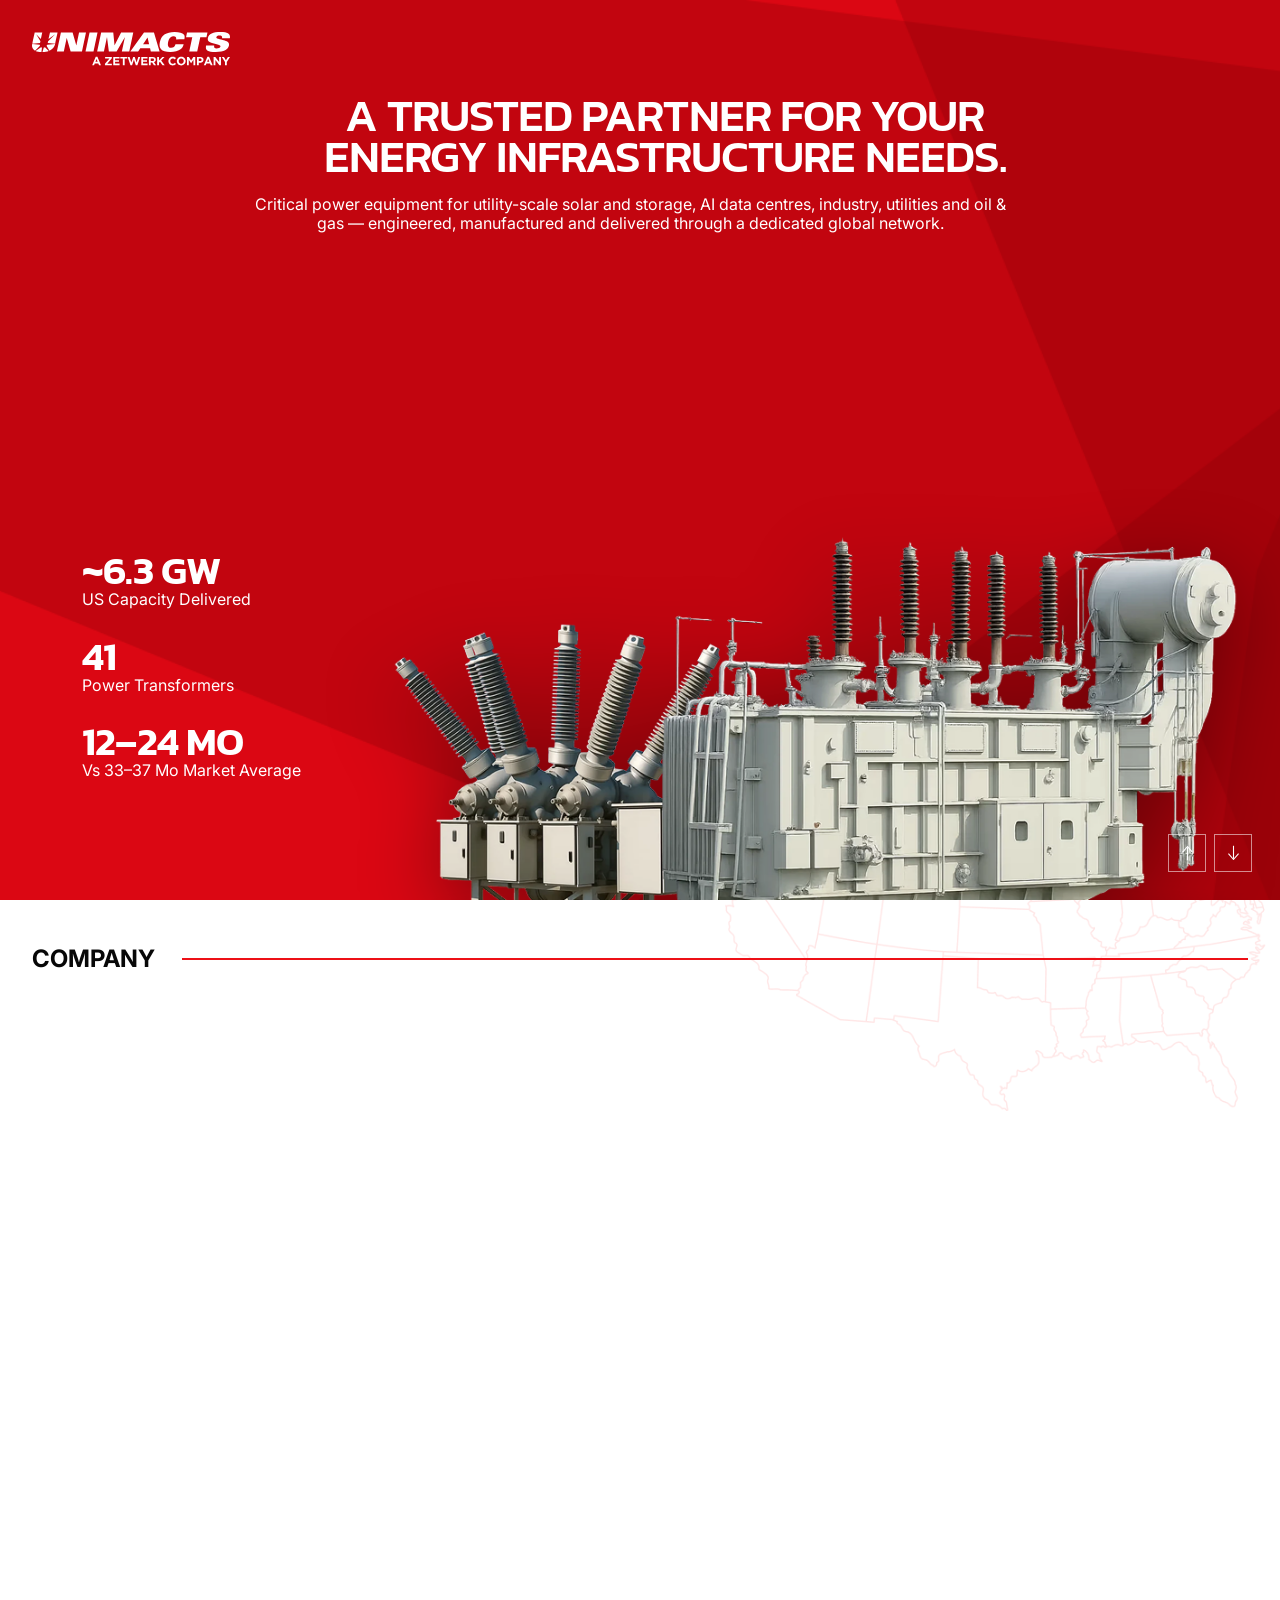
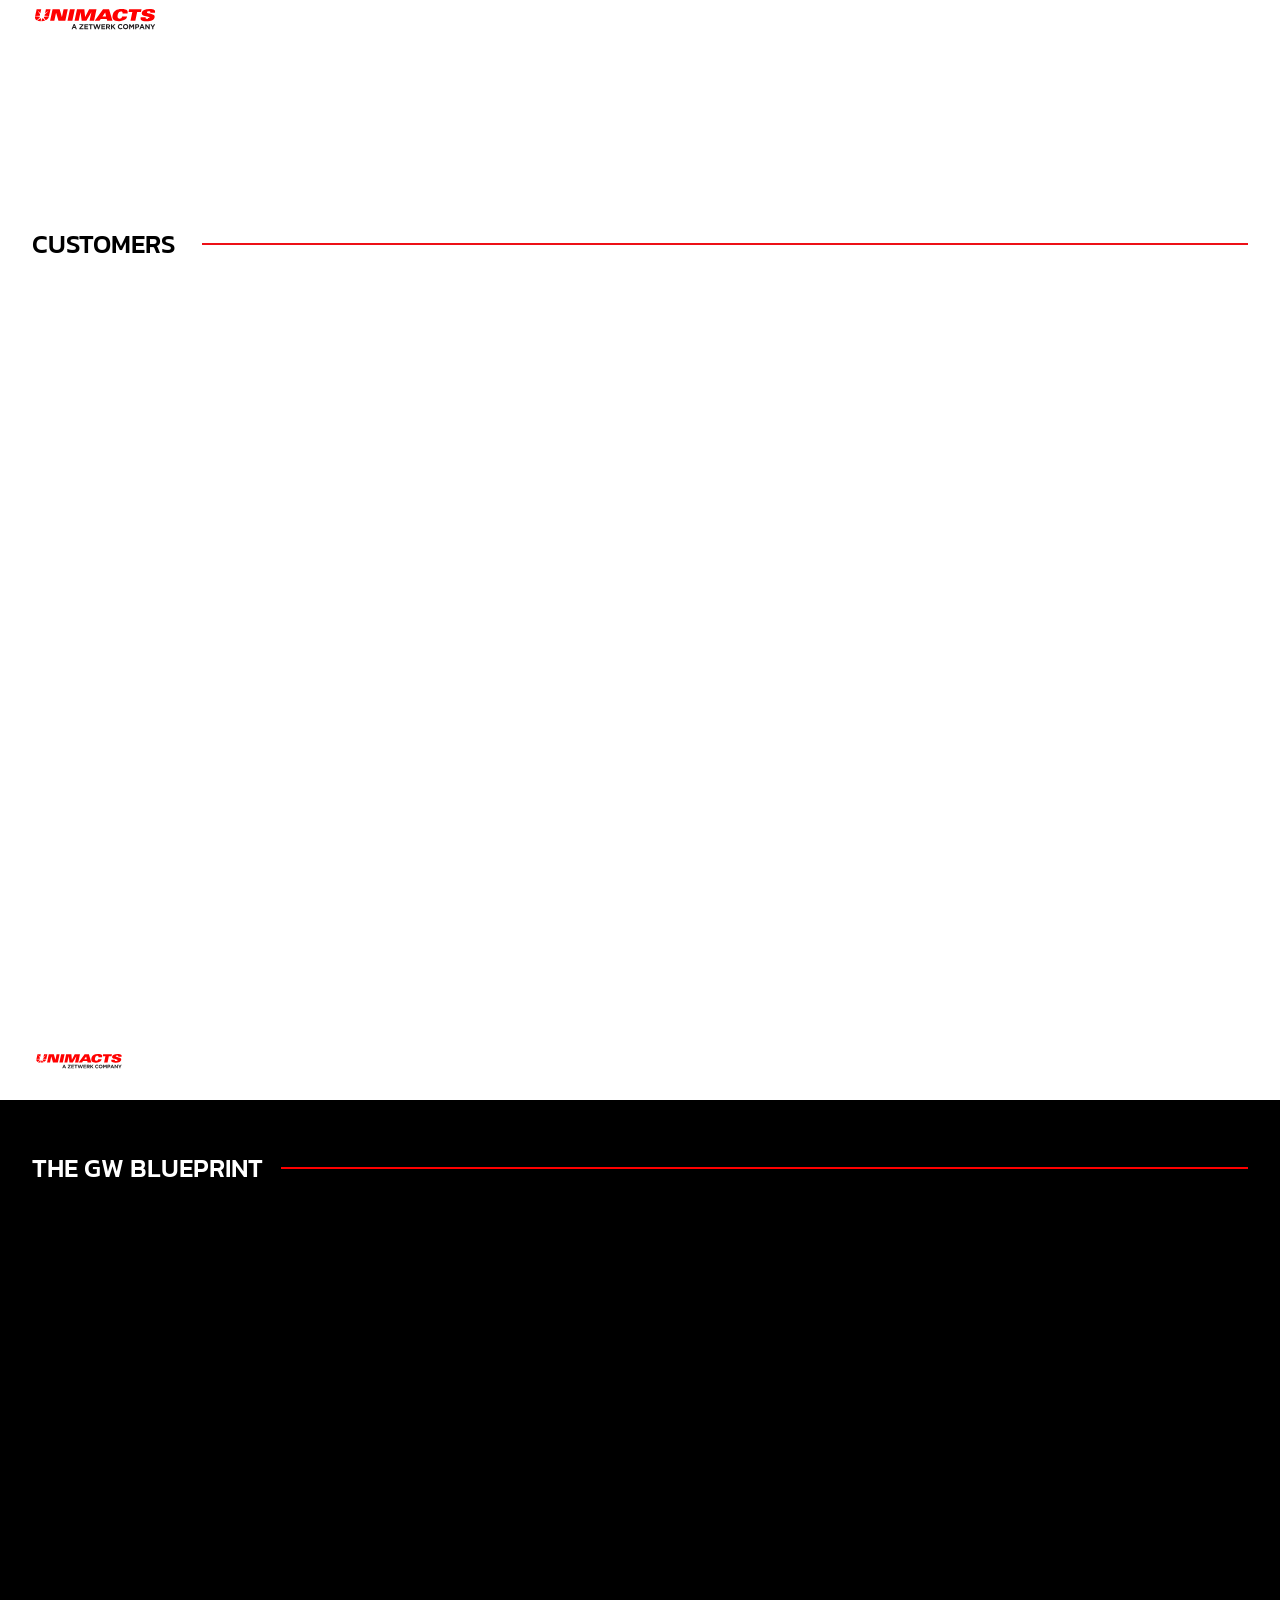
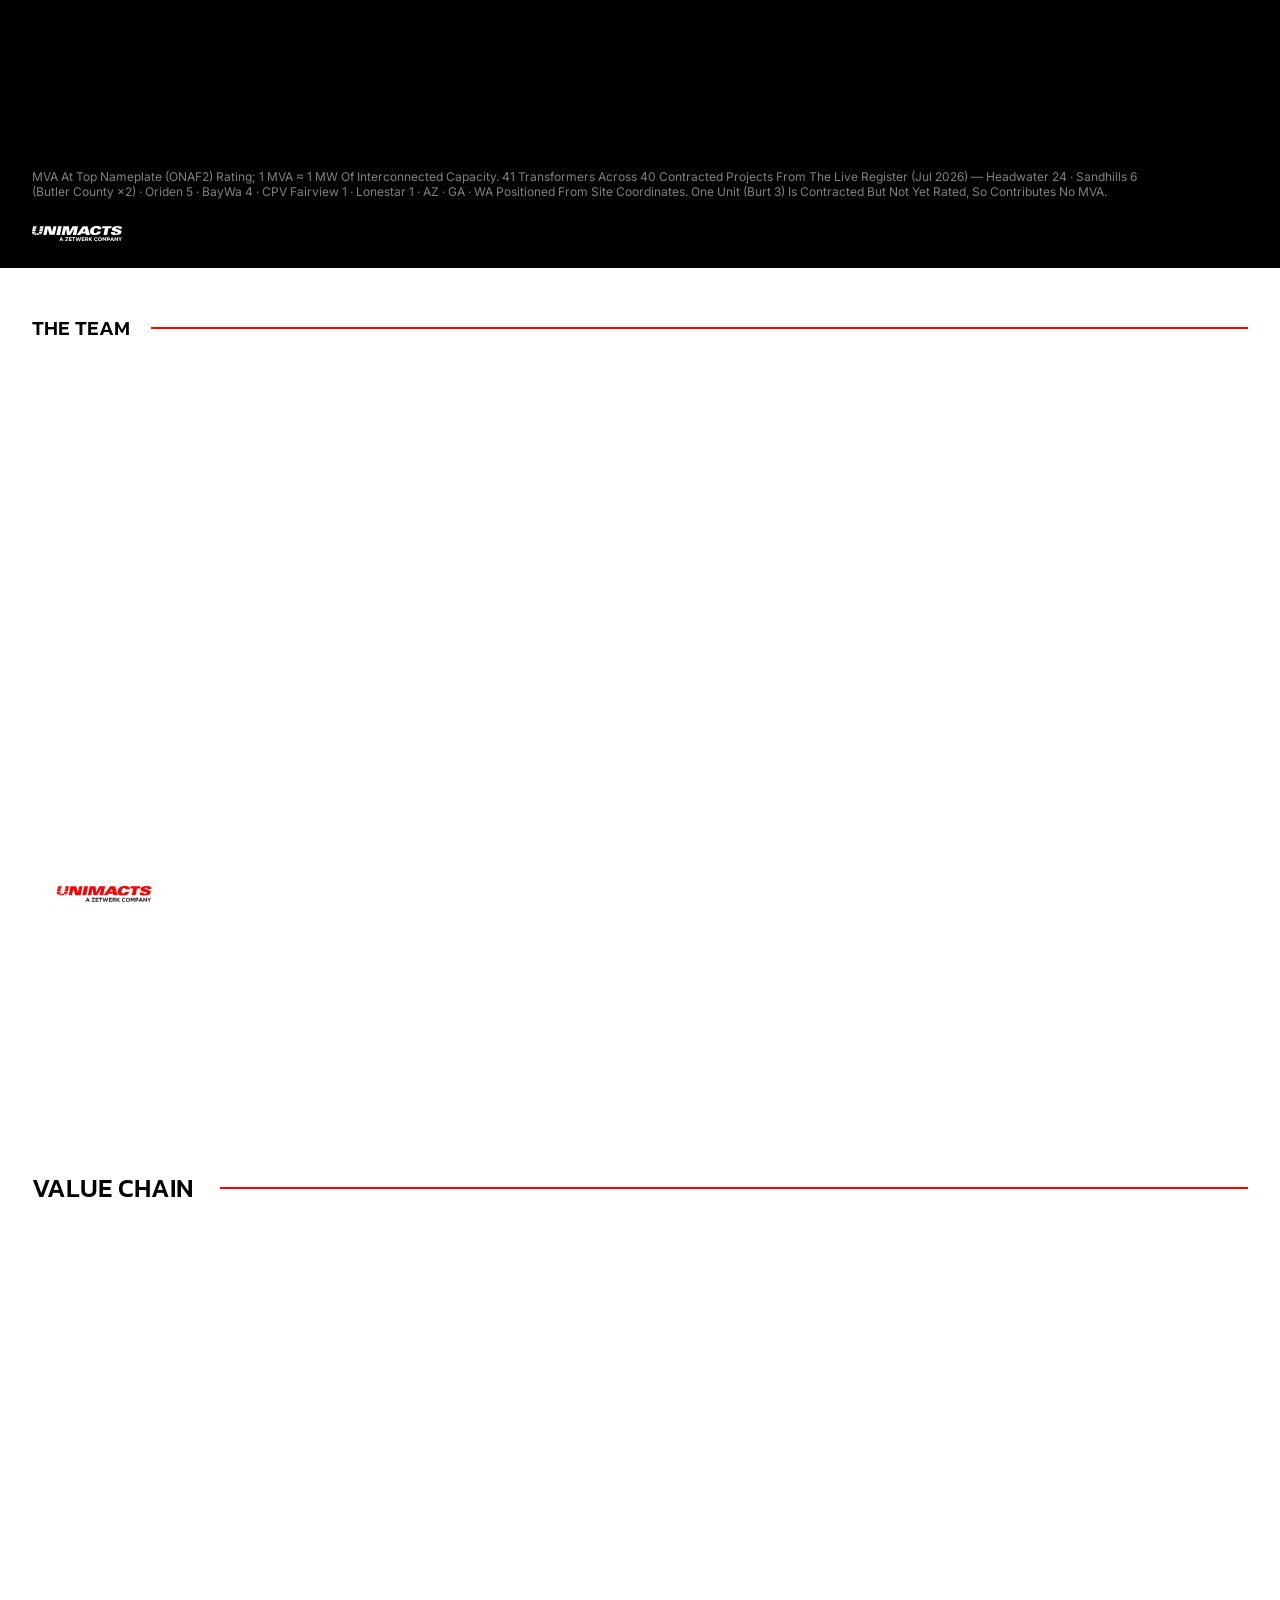
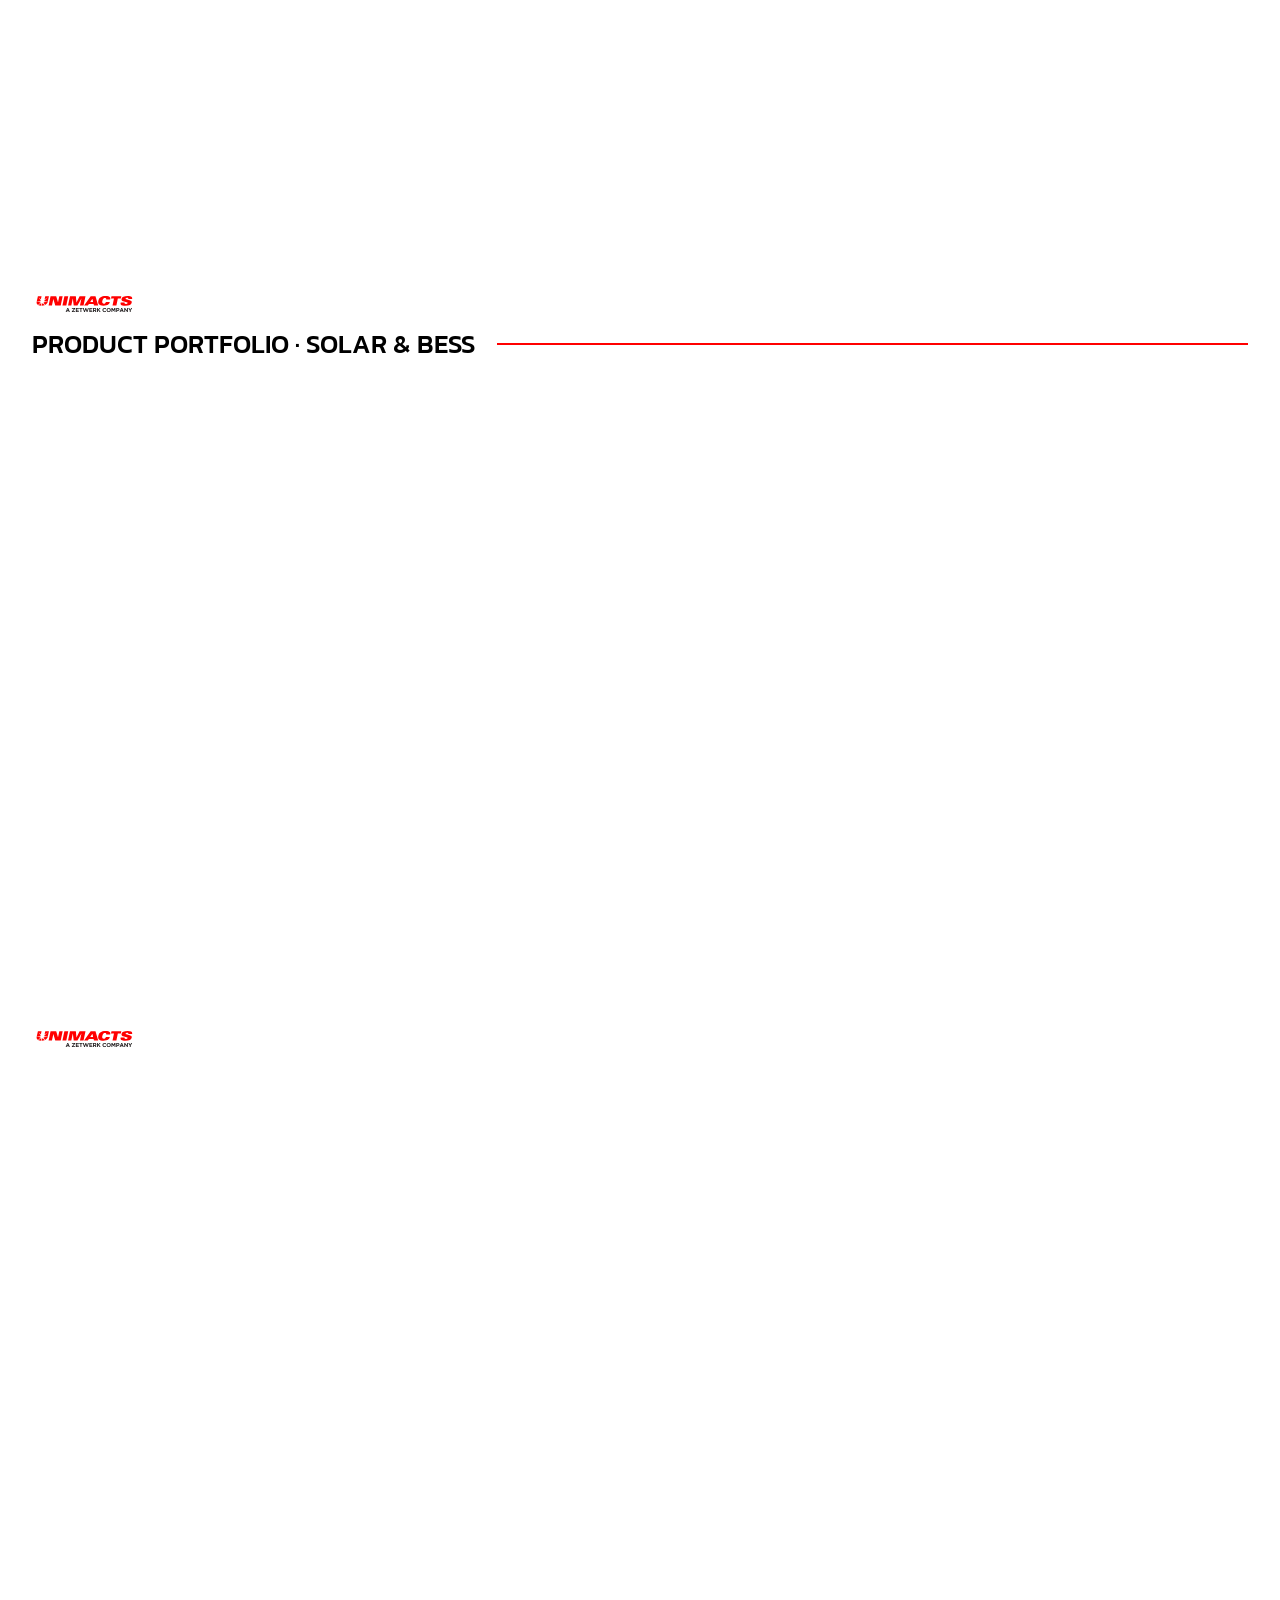
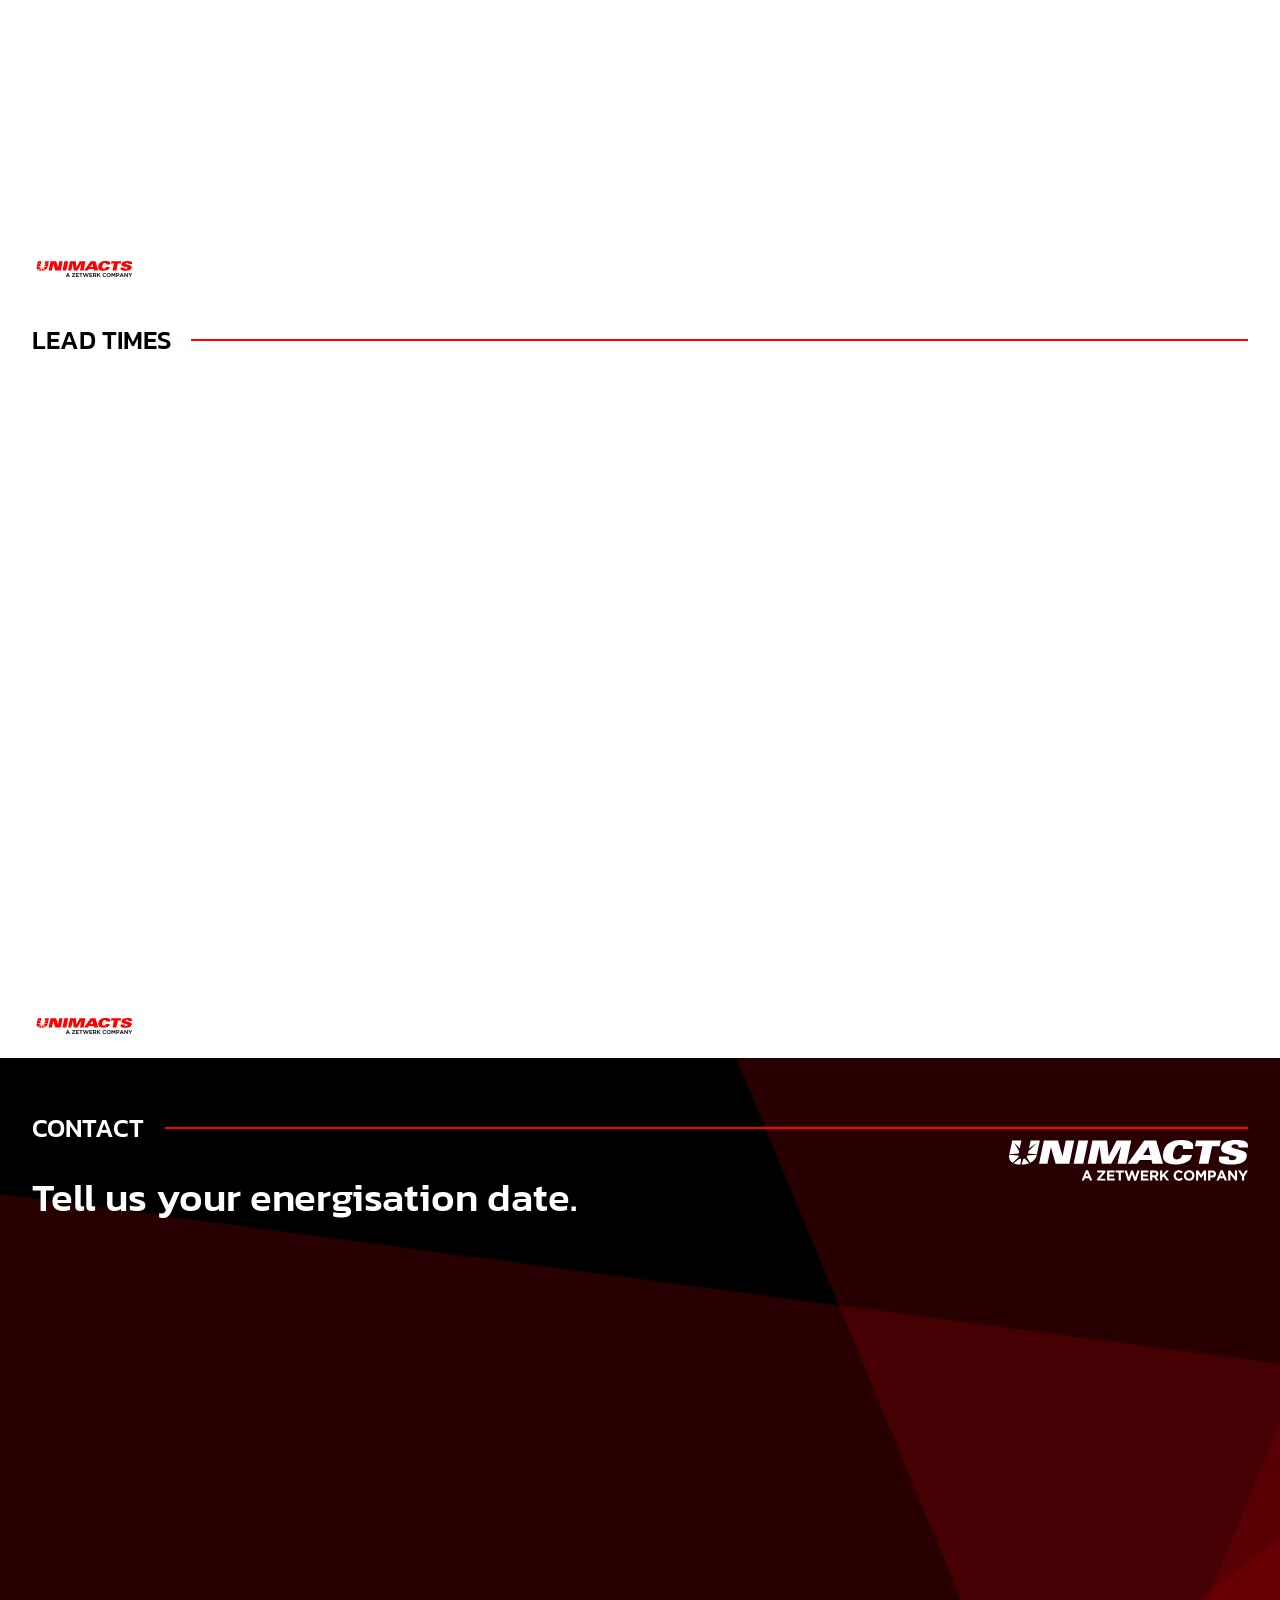
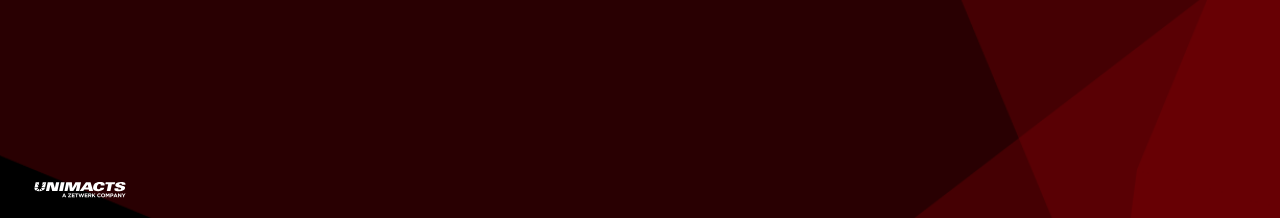
==== index.html @ 4adc7325 "final changes done" ====
<!DOCTYPE html>
<html lang="en">
<head>
  <meta charset="UTF-8" />
  <meta name="viewport" content="width=device-width, initial-scale=1.0" />
  <title>Unimacts – Energy Infrastructure</title>
  <link rel="preconnect" href="https://fonts.googleapis.com" />
  <link rel="preconnect" href="https://fonts.gstatic.com" crossorigin />
  <link href="https://fonts.googleapis.com/css2?family=Kanit:wght@400;500;600&family=Inter:wght@400;500;600;700;800&display=swap" rel="stylesheet" />
  <link rel="stylesheet" href="style.css" />
</head>
<body>

  <!-- Scroll progress bar -->
  <div class="scroll-progress" id="scroll-progress"></div>

  <!-- Bottom-right prev/next navigation -->
  <div class="arrow-nav">
    <button class="arrow-btn" id="nav-prev" aria-label="Previous section">
      <svg width="13" height="16" viewBox="0 0 18 22" fill="none" xmlns="http://www.w3.org/2000/svg">
        <line x1="9" y1="21" x2="9" y2="3" stroke="currentColor" stroke-width="1.5"/>
        <polyline points="2,10 9,2 16,10" fill="none" stroke="currentColor" stroke-width="1.5" stroke-linejoin="round"/>
      </svg>
    </button>
    <button class="arrow-btn" id="nav-next" aria-label="Next section">
      <svg width="13" height="16" viewBox="0 0 18 22" fill="none" xmlns="http://www.w3.org/2000/svg">
        <line x1="9" y1="1" x2="9" y2="19" stroke="currentColor" stroke-width="1.5"/>
        <polyline points="2,12 9,20 16,12" fill="none" stroke="currentColor" stroke-width="1.5" stroke-linejoin="round"/>
      </svg>
    </button>
  </div>

  <!-- Vertical dot navigation -->
  <nav class="dot-nav" aria-label="Section navigation">
    <button class="dot" data-index="0" aria-label="Hero"></button>
    <button class="dot" data-index="1" aria-label="US Presence"></button>
    <button class="dot" data-index="2" aria-label="Customers"></button>
    <button class="dot" data-index="3" aria-label="GW Blueprint"></button>
    <button class="dot" data-index="4" aria-label="Team"></button>
    <button class="dot" data-index="5" aria-label="Value Chain"></button>
    <button class="dot" data-index="6" aria-label="Product Portfolio"></button>
    <button class="dot" data-index="7" aria-label="Data Centres"></button>
    <button class="dot" data-index="8" aria-label="Lead Times"></button>
    <button class="dot" data-index="9" aria-label="Contact"></button>
  </nav>

  <!-- ══════════════════════════════════════
       SECTION 1 — HERO
  ══════════════════════════════════════ -->
  <div class="hero">
    <div class="hero-container">

      <header class="hero-header">
        <svg xmlns="http://www.w3.org/2000/svg" width="198" height="34" viewBox="0 0 198 34" fill="none">
          <path d="M63.7257 24.864H65.4055L68.9582 33.2428H67.0555L66.2974 31.3797H62.7942L62.0361 33.2428H60.178L63.7307 24.864H63.7257ZM65.6383 29.7595L64.5384 27.064L63.4383 29.7595H65.6433H65.6383Z" fill="white"/>
          <path d="M72.947 31.8505L77.5056 26.5288H73.0907V24.9284H79.8493V26.3158L75.2907 31.6374H79.8493V33.2428H72.947V31.8554V31.8505Z" fill="white"/>
          <path d="M81.2761 24.9234H87.5144V26.5536H83.0748V28.2383H86.9793V29.8685H83.0748V31.6126H87.5739V33.2428H81.2761V24.9284V24.9234Z" fill="white"/>
          <path d="M90.8393 26.6081H88.3171V24.9234H95.1847V26.6081H92.6626V33.2378H90.8393V26.6081Z" fill="white"/>
          <path d="M95.6456 24.9234H97.5979L99.3123 30.5523L101.17 24.8937H102.731L104.589 30.5523L106.304 24.9234H108.206L105.377 33.2973H103.792L101.924 27.8567L100.056 33.2973H98.4699L95.6406 24.9234H95.6456Z" fill="white"/>
          <path d="M109.267 24.9234H115.505V26.5536H111.065V28.2383H114.97V29.8685H111.065V31.6126H115.564V33.2428H109.272V24.9284L109.267 24.9234Z" fill="white"/>
          <path d="M116.902 24.9234H120.688C121.738 24.9234 122.541 25.2058 123.101 25.7657C123.577 26.2414 123.809 26.8756 123.809 27.6635V27.6883C123.809 28.3621 123.646 28.9121 123.319 29.3333C122.992 29.7545 122.561 30.0666 122.036 30.2648L124.057 33.2378H121.927L120.148 30.577H118.716V33.2378H116.892V24.9234H116.897H116.902ZM120.574 28.9617C121.025 28.9617 121.367 28.8527 121.609 28.6396C121.852 28.4266 121.971 28.1392 121.971 27.7824V27.7577C121.971 27.3613 121.847 27.0639 121.595 26.8657C121.342 26.6675 120.99 26.5684 120.539 26.5684H118.726V28.9568H120.574V28.9617Z" fill="white"/>
          <path d="M125.162 24.9234H126.986V28.5604L130.35 24.9234H132.55L129.176 28.4514L132.704 33.2378H130.513L127.947 29.6951L126.986 30.691V33.2329H125.162V24.9185V24.9234Z" fill="white"/>
          <path d="M140.647 33.3815C140.037 33.3815 139.477 33.2725 138.952 33.0495C138.432 32.8265 137.981 32.5243 137.604 32.1428C137.228 31.7612 136.93 31.3054 136.717 30.7802C136.504 30.2599 136.4 29.7 136.4 29.1054V29.0807C136.4 28.4861 136.509 27.9311 136.717 27.4108C136.93 26.8906 137.228 26.4347 137.604 26.0433C137.981 25.6518 138.437 25.3446 138.967 25.1167C139.497 24.8937 140.082 24.7797 140.716 24.7797C141.102 24.7797 141.454 24.8094 141.776 24.8738C142.098 24.9383 142.386 25.0275 142.643 25.1365C142.901 25.2455 143.144 25.3793 143.367 25.5378C143.585 25.6964 143.793 25.8698 143.981 26.0581L142.822 27.4009C142.5 27.1086 142.168 26.8806 141.831 26.7122C141.494 26.5437 141.117 26.4644 140.701 26.4644C140.354 26.4644 140.032 26.5338 139.735 26.6676C139.438 26.8014 139.185 26.9896 138.972 27.2274C138.759 27.4653 138.595 27.7428 138.476 28.0549C138.357 28.3671 138.298 28.7041 138.298 29.0608V29.0856C138.298 29.4423 138.357 29.7793 138.476 30.0964C138.595 30.4135 138.759 30.691 138.967 30.9288C139.175 31.1667 139.428 31.355 139.725 31.4937C140.022 31.6324 140.349 31.7018 140.701 31.7018C141.177 31.7018 141.573 31.6126 141.9 31.4392C142.227 31.2657 142.554 31.0279 142.876 30.7257L144.036 31.9C143.823 32.1329 143.6 32.336 143.372 32.5194C143.144 32.7027 142.891 32.8563 142.624 32.9901C142.351 33.1238 142.054 33.223 141.732 33.2874C141.41 33.3568 141.048 33.3914 140.647 33.3914V33.3815Z" fill="white"/>
          <path d="M149.229 33.3815C148.589 33.3815 148 33.2676 147.465 33.0446C146.924 32.8217 146.464 32.5144 146.072 32.1329C145.681 31.7464 145.379 31.3005 145.161 30.7802C144.947 30.2599 144.833 29.705 144.833 29.1104V29.0856C144.833 28.491 144.943 27.936 145.165 27.4157C145.388 26.8955 145.691 26.4397 146.082 26.0482C146.474 25.6568 146.939 25.3495 147.479 25.1216C148.02 24.8986 148.609 24.7847 149.248 24.7847C149.888 24.7847 150.477 24.8986 151.012 25.1216C151.552 25.3446 152.013 25.6518 152.405 26.0334C152.796 26.4198 153.098 26.8658 153.316 27.386C153.534 27.9063 153.643 28.4613 153.643 29.0559V29.0807C153.643 29.6753 153.534 30.2302 153.311 30.7505C153.088 31.2708 152.786 31.7266 152.395 32.1181C152.003 32.5095 151.542 32.8167 150.997 33.0446C150.457 33.2676 149.868 33.3815 149.229 33.3815ZM149.248 31.6919C149.61 31.6919 149.947 31.6225 150.254 31.4888C150.561 31.355 150.824 31.1667 151.042 30.9289C151.26 30.691 151.429 30.4135 151.552 30.1014C151.676 29.7892 151.736 29.4522 151.736 29.0955V29.0707C151.736 28.714 151.676 28.377 151.552 28.0599C151.429 27.7428 151.255 27.4653 151.032 27.2275C150.809 26.9896 150.542 26.8014 150.234 26.6626C149.927 26.5239 149.59 26.4545 149.229 26.4545C148.867 26.4545 148.52 26.5239 148.218 26.6577C147.915 26.7915 147.653 26.9798 147.435 27.2176C147.217 27.4554 147.048 27.7329 146.924 28.045C146.801 28.3572 146.741 28.6941 146.741 29.0509V29.0757C146.741 29.4325 146.801 29.7694 146.924 30.0865C147.048 30.4036 147.222 30.6811 147.445 30.9189C147.668 31.1568 147.935 31.3451 148.238 31.4838C148.54 31.6225 148.877 31.6919 149.248 31.6919Z" fill="white"/>
          <path d="M154.966 24.9234H156.933L159.114 28.4414L161.294 24.9234H163.261V33.2378H161.462V27.8072L159.128 31.3599H159.084L156.775 27.8419V33.2378H154.976V24.9234H154.966Z" fill="white"/>
          <path d="M164.946 24.9234H168.33C168.825 24.9234 169.271 24.9928 169.663 25.1315C170.054 25.2703 170.386 25.4685 170.659 25.7162C170.931 25.9689 171.144 26.2761 171.288 26.623C171.432 26.9698 171.506 27.3662 171.506 27.7923V27.8171C171.506 28.3027 171.417 28.7239 171.243 29.0905C171.07 29.4572 170.832 29.7595 170.53 30.0023C170.228 30.2451 169.871 30.4333 169.464 30.5523C169.058 30.6761 168.622 30.7356 168.156 30.7356H166.774V33.2329H164.951V24.9185L164.946 24.9234ZM168.211 29.1153C168.667 29.1153 169.023 28.9964 169.276 28.7536C169.529 28.5108 169.653 28.2135 169.653 27.8567V27.832C169.653 27.4207 169.524 27.1086 169.256 26.8955C168.994 26.6824 168.632 26.5734 168.176 26.5734H166.769V29.1153H168.211Z" fill="white"/>
          <path d="M175.396 24.864H177.075L180.628 33.2428H178.725L177.967 31.3797H174.464L173.706 33.2428H171.848L175.401 24.864H175.396ZM177.313 29.7595L176.213 27.064L175.113 29.7595H177.318H177.313Z" fill="white"/>
          <path d="M181.609 24.9234H183.289L187.168 30.0419V24.9234H188.967V33.2378H187.416L183.403 27.9509V33.2378H181.604V24.9234H181.609Z" fill="white"/>
          <path d="M192.996 29.9626L189.81 24.9234H191.94L193.917 28.2631L195.929 24.9234H198L194.814 29.9279V33.2428H192.991V29.9675L192.996 29.9626Z" fill="white"/>
          <path d="M44.2576 13.1802L40.596 0.505418H28.9122L24.8838 19.5275H31.8158L34.6847 5.98064H34.7392L38.6437 19.5225H49.9608L53.9892 0.500458H47.0572L44.3716 13.1752H44.2576V13.1802Z" fill="white"/>
          <path d="M65.5342 0.505402H57.5567L53.5283 19.5275H61.5107L65.5342 0.505402Z" fill="white"/>
          <path d="M76.8661 19.5275H84.586L92.8162 5.22254H92.8707L89.8432 19.5325H97.2459L101.274 0.510376H89.1197L82.5842 13.2595H82.5297L81.2661 0.510376H69.1612L65.1328 19.5325H71.9063L74.9387 5.22747H75.018L76.8711 19.5325L76.8661 19.5275Z" fill="white"/>
          <path d="M121.951 0.505402H112.002L98.3213 19.5275H106.145L108.286 16.3662H118.077L118.8 19.5275H127.595L121.951 0.505402ZM115.555 5.56439L117.091 12.204H111.08L115.555 5.56439Z" fill="white"/>
          <path d="M127.863 10.0189C126.574 16.1036 128.869 20.0279 138.372 20.0279C142.44 20.0279 146.355 19.1311 148.916 17.0748C150.685 15.6527 151.22 13.9879 151.637 12.2784H143.496C142.896 14.7311 141.479 15.8608 139.061 15.8608C135.964 15.8608 135.483 13.1752 136.152 10.014C136.222 9.67704 136.712 8.13108 136.955 7.52162C137.753 5.51982 139.309 4.16217 141.543 4.16217C143.654 4.16217 144.437 5.17792 144.199 7.42747C146.325 7.4027 148.461 7.38784 150.606 7.37297C151.196 7.37297 151.78 7.36305 152.36 7.36305C152.88 4.71711 152.717 3.58243 151.795 2.47748C150.477 0.896847 147.356 0 142.604 0C133.789 0 129.954 3.74594 128.556 7.67026C128.353 8.24503 127.912 9.73154 127.853 10.014L127.863 10.0189Z" fill="white"/>
          <path d="M168.255 5.14323H174.479L175.46 0.505402H155.036L154.054 5.14323H160.278L157.231 19.5275H165.213L168.26 5.14323H168.255Z" fill="white"/>
          <path d="M189.255 7.58107C187.02 6.94188 184.983 6.55045 184.532 6.01036C184.339 5.80225 184.314 5.43063 184.374 5.13829C184.582 4.16216 185.608 3.52792 187.287 3.52792C188.283 3.52792 189.041 3.66171 189.512 4.05811C190.008 4.4545 190.206 5.11351 190.037 6.16396H197.861C198.585 2.23964 196.618 0 188.561 0C180.975 0 176.773 1.87297 175.891 6.03513C175.827 6.33243 175.752 6.64955 175.752 6.97162C175.752 7.68514 175.98 8.76532 176.525 9.35496C178.596 11.5946 187.466 12.4915 188.283 13.7054C188.447 13.9433 188.516 14.2356 188.442 14.5775C188.12 16.1085 186.252 16.5 184.597 16.5C183.546 16.5 182.897 16.2374 182.476 15.7369C182.085 15.2365 182.035 14.4685 182.233 13.418H174.092C173.503 16.946 173.349 20.0329 183.641 20.0329C192.277 20.0329 196.097 17.6099 196.9 13.8392C197.291 11.9959 196.761 10.9554 196.152 10.3063C195.052 9.14188 190.657 7.97747 189.259 7.58107H189.255Z" fill="white"/>
          <path d="M7.79419 12.7639L0.232924 12.0455L0.143739 12.4667C-0.297252 14.5279 0.173457 17.0846 3.01265 18.6306L8.00229 13.8491C7.87346 13.5121 7.8041 13.1455 7.79419 12.7639Z" fill="white"/>
          <path d="M9.00313 15.1324L3.60718 18.9329C5.01934 19.5572 6.93691 19.9536 9.46394 19.9982L9.99908 15.5883C9.61755 15.4941 9.29052 15.3306 9.00809 15.1324H9.00313Z" fill="white"/>
          <path d="M11.8076 15.5833L10.45 20.0031C12.9968 19.9536 15.0828 19.5621 16.7626 18.9378L12.9918 15.1324C12.6153 15.3356 12.2189 15.4892 11.8076 15.5833Z" fill="white"/>
          <path d="M15.2267 12.7639C15.0483 13.1504 14.8204 13.5171 14.5479 13.8491L17.4961 18.6306C20.9992 17.0846 22.56 14.5279 23.001 12.4667L23.0902 12.0455L15.2267 12.7639Z" fill="white"/>
          <path d="M16.1086 9.18153C15.9698 9.83558 15.8361 10.445 15.7271 10.9603L23.1694 11.664C24.1059 7.2937 25.5577 0.505402 25.5577 0.505402H17.9815C17.9815 0.505402 17.2581 3.85495 16.5743 7.04099L23.2536 2.33378L16.1135 9.17657L16.1086 9.18153Z" fill="white"/>
          <path d="M8.43343 9.18155L4.22172 2.33876L8.88931 7.04596C9.56814 3.85497 10.2767 0.510376 10.2767 0.510376H2.70055C2.70055 0.510376 1.24874 7.29369 0.312256 11.6689L8.05685 10.9653C8.16586 10.445 8.2947 9.84056 8.43839 9.18651L8.43343 9.18155Z" fill="white"/>
        </svg>
      </header>

      <div class="body-grid">

        <!-- Left column: stats -->
        <div class="left-col">
          <div class="stats">
            <div class="stat">
              <span class="stat-value">~6.3 GW</span>
              <span class="stat-label">US Capacity Delivered</span>
            </div>
            <div class="stat">
              <span class="stat-value">41</span>
              <span class="stat-label">Power Transformers</span>
            </div>
            <div class="stat">
              <span class="stat-value">12–24 MO</span>
              <span class="stat-label">Vs 33–37 Mo Market Average</span>
            </div>
          </div>
        </div>

        <!-- Bottom logo: separate absolutely positioned div -->
        <div class="bottom-logo">
          <svg xmlns="http://www.w3.org/2000/svg" width="140" height="23.61" viewBox="0 0 90 16" fill="none">
            <path d="M28.9661 11.3019H29.7297L31.3445 15.1104H30.4796L30.1351 14.2636H28.5427L28.1981 15.1104H27.3535L28.9684 11.3019H28.9661ZM29.8355 13.5271L29.3355 12.3019L28.8355 13.5271H29.8378H29.8355Z" fill="white"/>
            <path d="M33.1575 14.4776L35.2295 12.0586H33.2228V11.3312H36.2949V11.9618L34.2228 14.3807H36.2949V15.1104H33.1575V14.4798V14.4776Z" fill="white"/>
            <path d="M36.9436 11.3289H39.7792V12.0698H37.7612V12.8356H39.5359V13.5766H37.7612V14.3694H39.8062V15.1104H36.9436V11.3311V11.3289Z" fill="white"/>
            <path d="M41.2905 12.0946H40.144V11.3289H43.2657V12.0946H42.1193V15.1081H41.2905V12.0946Z" fill="white"/>
            <path d="M43.4752 11.3288H44.3626L45.1418 13.8874L45.9864 11.3153H46.6959L47.5405 13.8874L48.3198 11.3288H49.1846L47.8986 15.1351H47.1779L46.3288 12.6622L45.4797 15.1351H44.7589L43.4729 11.3288H43.4752Z" fill="white"/>
            <path d="M49.6665 11.3289H52.5021V12.0698H50.4841V12.8356H52.2588V13.5766H50.4841V14.3694H52.5291V15.1104H49.6688V11.3311L49.6665 11.3289Z" fill="white"/>
            <path d="M53.1373 11.3289H54.858C55.3355 11.3289 55.7004 11.4572 55.9549 11.7117C56.1711 11.9279 56.2769 12.2162 56.2769 12.5743V12.5856C56.2769 12.8919 56.2026 13.1419 56.054 13.3333C55.9053 13.5248 55.7094 13.6667 55.4707 13.7568L56.3896 15.1081H55.4211L54.6125 13.8987H53.9617V15.1081H53.1328V11.3289H53.1351H53.1373ZM54.8062 13.1644C55.0112 13.1644 55.1666 13.1149 55.277 13.018C55.3873 12.9212 55.4414 12.7906 55.4414 12.6284V12.6171C55.4414 12.437 55.3851 12.3018 55.2702 12.2117C55.1553 12.1216 54.9954 12.0766 54.7905 12.0766H53.9661V13.1622H54.8062V13.1644Z" fill="white"/>
            <path d="M56.8918 11.3289H57.7207V12.9821L59.25 11.3289H60.25L58.7162 12.9325L60.3198 15.1082H59.3243L58.1576 13.4978L57.7207 13.9505V15.1059H56.8918V11.3267V11.3289Z" fill="white"/>
            <path d="M63.9302 15.1735C63.6531 15.1735 63.3987 15.1239 63.1599 15.0225C62.9234 14.9212 62.7185 14.7838 62.5473 14.6104C62.3761 14.437 62.241 14.2298 62.1441 13.991C62.0473 13.7545 62 13.5 62 13.2298V13.2185C62 12.9482 62.0496 12.696 62.1441 12.4595C62.241 12.223 62.3761 12.0158 62.5473 11.8379C62.7185 11.66 62.9257 11.5203 63.1667 11.4167C63.4077 11.3154 63.6734 11.2635 63.9617 11.2635C64.1374 11.2635 64.2973 11.2771 64.4437 11.3063C64.5901 11.3356 64.7207 11.3762 64.8378 11.4257C64.9549 11.4753 65.0653 11.5361 65.1667 11.6082C65.2658 11.6802 65.3604 11.759 65.446 11.8446L64.9189 12.455C64.7725 12.3221 64.6216 12.2185 64.4685 12.1419C64.3153 12.0654 64.1442 12.0293 63.955 12.0293C63.7973 12.0293 63.6509 12.0609 63.5158 12.1217C63.3806 12.1825 63.2658 12.268 63.1689 12.3761C63.0721 12.4843 62.9978 12.6104 62.9437 12.7523C62.8897 12.8942 62.8626 13.0473 62.8626 13.2095V13.2207C62.8626 13.3829 62.8897 13.5361 62.9437 13.6802C62.9978 13.8244 63.0721 13.9505 63.1667 14.0586C63.2613 14.1667 63.3761 14.2523 63.5113 14.3154C63.6464 14.3784 63.7951 14.4099 63.955 14.4099C64.1712 14.4099 64.3513 14.3694 64.5 14.2906C64.6486 14.2117 64.7973 14.1036 64.9437 13.9663L65.4707 14.5C65.3739 14.6059 65.2725 14.6982 65.1689 14.7816C65.0653 14.8649 64.9505 14.9347 64.8288 14.9955C64.705 15.0563 64.5698 15.1014 64.4234 15.1307C64.277 15.1622 64.1126 15.178 63.9302 15.178V15.1735Z" fill="white"/>
            <path d="M67.831 15.1734C67.5405 15.1734 67.2724 15.1216 67.0292 15.0203C66.7837 14.9189 66.5742 14.7793 66.3963 14.6058C66.2184 14.4302 66.081 14.2275 65.9819 13.991C65.8851 13.7545 65.8333 13.5022 65.8333 13.232V13.2207C65.8333 12.9504 65.8828 12.6982 65.9842 12.4617C66.0855 12.2252 66.2229 12.018 66.4008 11.8401C66.5788 11.6622 66.7905 11.5225 67.0359 11.4189C67.2814 11.3175 67.5495 11.2657 67.84 11.2657C68.1306 11.2657 68.3986 11.3175 68.6418 11.4189C68.8873 11.5202 69.0968 11.6599 69.2747 11.8333C69.4526 12.009 69.59 12.2117 69.6891 12.4482C69.7882 12.6847 69.8378 12.9369 69.8378 13.2072V13.2185C69.8378 13.4887 69.7882 13.741 69.6869 13.9775C69.5855 14.214 69.4481 14.4212 69.2702 14.5991C69.0923 14.777 68.8828 14.9167 68.635 15.0203C68.3895 15.1216 68.1215 15.1734 67.831 15.1734ZM67.84 14.4054C68.0044 14.4054 68.1576 14.3739 68.2972 14.3131C68.4368 14.2522 68.5562 14.1667 68.6553 14.0585C68.7544 13.9504 68.831 13.8243 68.8873 13.6824C68.9436 13.5405 68.9706 13.3874 68.9706 13.2252V13.214C68.9706 13.0518 68.9436 12.8986 68.8873 12.7545C68.831 12.6103 68.7522 12.4842 68.6508 12.3761C68.5495 12.268 68.4279 12.1824 68.2882 12.1194C68.1486 12.0563 67.9954 12.0248 67.831 12.0248C67.6666 12.0248 67.5089 12.0563 67.3715 12.1171C67.2341 12.1779 67.1148 12.2635 67.0157 12.3716C66.9166 12.4797 66.84 12.6058 66.7837 12.7477C66.7274 12.8896 66.7004 13.0428 66.7004 13.2049V13.2162C66.7004 13.3784 66.7274 13.5315 66.7837 13.6756C66.84 13.8198 66.9188 13.9459 67.0202 14.054C67.1215 14.1621 67.2432 14.2477 67.3805 14.3108C67.5179 14.3739 67.6711 14.4054 67.84 14.4054Z" fill="white"/>
            <path d="M70.4392 11.3289H71.3334L72.3243 12.928L73.3153 11.3289H74.2095V15.1081H73.3919V12.6397L72.3311 14.2545H72.3108L71.2613 12.6554V15.1081H70.4437V11.3289H70.4392Z" fill="white"/>
            <path d="M74.9751 11.3289H76.5134C76.7386 11.3289 76.9413 11.3604 77.1192 11.4235C77.2972 11.4866 77.4481 11.5767 77.572 11.6893C77.6958 11.8041 77.7927 11.9438 77.858 12.1014C77.9233 12.2591 77.9571 12.4393 77.9571 12.6329V12.6442C77.9571 12.8649 77.9165 13.0564 77.8377 13.223C77.7589 13.3897 77.6508 13.5271 77.5134 13.6375C77.376 13.7478 77.2138 13.8334 77.0292 13.8875C76.8445 13.9438 76.6463 13.9708 76.4346 13.9708H75.8062V15.1059H74.9774V11.3267L74.9751 11.3289ZM76.4593 13.2343C76.6665 13.2343 76.8287 13.1803 76.9436 13.0699C77.0584 12.9595 77.1147 12.8244 77.1147 12.6622V12.651C77.1147 12.464 77.0562 12.3222 76.9346 12.2253C76.8152 12.1285 76.6508 12.0789 76.4436 12.0789H75.8039V13.2343H76.4593Z" fill="white"/>
            <path d="M79.7251 11.3019H80.4887L82.1035 15.1104H81.2387L80.8941 14.2636H79.3017L78.9571 15.1104H78.1125L79.7274 11.3019H79.7251ZM80.5968 13.5271L80.0968 12.3019L79.5968 13.5271H80.599H80.5968Z" fill="white"/>
            <path d="M82.5494 11.3289H83.3129L85.0764 13.6554V11.3289H85.894V15.1081H85.189L83.3647 12.705V15.1081H82.5471V11.3289H82.5494Z" fill="white"/>
            <path d="M87.725 13.6194L86.2769 11.3289H87.2453L88.144 12.8469L89.0584 11.3289H89.9998L88.5516 13.6036V15.1104H87.7228V13.6216L87.725 13.6194Z" fill="white"/>
            <path d="M20.1171 5.99106L18.4527 0.229794H13.1419L11.3108 8.87619H14.4617L15.7658 2.71853H15.7905L17.5653 8.87394H22.7094L24.5405 0.227539H21.3896L20.1689 5.9888H20.1171V5.99106Z" fill="white"/>
            <path d="M29.7883 0.229736H26.1621L24.3311 8.87614H27.9594L29.7883 0.229736Z" fill="white"/>
            <path d="M34.9393 8.87608H38.4483L42.1893 2.37383H42.2141L40.838 8.87833H44.2028L46.0339 0.231934H40.5091L37.5384 6.02697H37.5136L36.9393 0.231934H31.437L29.606 8.87833H32.6848L34.0632 2.37607H34.0992L34.9415 8.87833L34.9393 8.87608Z" fill="white"/>
            <path d="M55.4324 0.229736H50.9099L44.6914 8.87614H48.2477L49.2207 7.4392H53.6711L54 8.87614H57.9977L55.4324 0.229736ZM52.5247 2.52928L53.2229 5.5473H50.491L52.5247 2.52928Z" fill="white"/>
            <path d="M58.1194 4.55406C57.5339 7.31983 58.5766 9.10361 62.8965 9.10361C64.7456 9.10361 66.5248 8.69594 67.6893 7.76125C68.4933 7.11486 68.7365 6.35811 68.9257 5.58109H65.2253C64.9528 6.69595 64.3086 7.20946 63.2095 7.20946C61.8019 7.20946 61.5834 5.98874 61.8874 4.55181C61.919 4.39865 62.142 3.69594 62.2523 3.41892C62.6149 2.50901 63.3221 1.8919 64.3379 1.8919C65.2974 1.8919 65.6532 2.3536 65.5451 3.37612C66.5113 3.36486 67.4821 3.35811 68.4573 3.35135C68.7253 3.35135 68.991 3.34684 69.2546 3.34684C69.491 2.14414 69.4167 1.62838 68.9978 1.12613C68.3987 0.407658 66.9798 0 64.8199 0C60.8131 0 59.0699 1.7027 58.4348 3.48648C58.3424 3.74774 58.142 4.42343 58.1149 4.55181L58.1194 4.55406Z" fill="white"/>
            <path d="M76.4799 2.33784H79.3087L79.7546 0.229736H70.4708L70.0249 2.33784H72.8537L71.4686 8.87614H75.097L76.4821 2.33784H76.4799Z" fill="white"/>
            <path d="M86.0248 3.44594C85.009 3.1554 84.0834 2.97748 83.8784 2.73198C83.7906 2.63739 83.7793 2.46847 83.8063 2.33558C83.9009 1.89189 84.3671 1.6036 85.1306 1.6036C85.5833 1.6036 85.928 1.66441 86.1419 1.8446C86.3671 2.02478 86.4572 2.32432 86.3806 2.8018H89.937C90.2658 1.01802 89.3716 0 85.7095 0C82.2613 0 80.3514 0.85135 79.9505 2.74324C79.9212 2.87838 79.8874 3.02252 79.8874 3.16892C79.8874 3.49324 79.991 3.98424 80.2388 4.25225C81.1802 5.27027 85.2117 5.67794 85.5833 6.22974C85.6577 6.33785 85.6892 6.47072 85.6554 6.62612C85.509 7.32207 84.6599 7.50001 83.9077 7.50001C83.4302 7.50001 83.1351 7.38063 82.9437 7.15315C82.7658 6.92568 82.7433 6.57658 82.8333 6.0991H79.1329C78.8649 7.70271 78.7951 9.10587 83.473 9.10587C87.3987 9.10587 89.1351 8.0045 89.5 6.29054C89.6779 5.4527 89.4369 4.97973 89.1599 4.68468C88.6599 4.1554 86.6622 3.62612 86.0271 3.44594H86.0248Z" fill="white"/>
            <path d="M3.54281 5.8018L0.105875 5.47522L0.0653357 5.66667C-0.135115 6.60361 0.0788443 7.76576 1.36938 8.46846L3.6374 6.29504C3.57885 6.14189 3.54732 5.97522 3.54281 5.8018Z" fill="white"/>
            <path d="M4.09235 6.87842L1.63965 8.60588C2.28154 8.88966 3.15316 9.06985 4.30181 9.09012L4.54506 7.08561C4.37164 7.04281 4.22299 6.96851 4.09461 6.87842H4.09235Z" fill="white"/>
            <path d="M5.36711 7.08335L4.75 9.09237C5.90766 9.06985 6.85585 8.89192 7.61937 8.60813L5.90541 6.87842C5.73424 6.97076 5.55405 7.04056 5.36711 7.08335Z" fill="white"/>
            <path d="M6.92111 5.8018C6.84003 5.97747 6.73642 6.14414 6.61255 6.29504L7.95264 8.46846C9.54498 7.76576 10.2544 6.60361 10.4549 5.66667L10.4954 5.47522L6.92111 5.8018Z" fill="white"/>
            <path d="M7.3221 4.17343C7.25903 4.47073 7.19823 4.74775 7.14868 4.98198L10.5316 5.30181C10.9572 3.31533 11.6171 0.229736 11.6171 0.229736H8.17345C8.17345 0.229736 7.84462 1.75226 7.53381 3.20046L10.5699 1.06082L7.32435 4.17118L7.3221 4.17343Z" fill="white"/>
            <path d="M3.83329 4.17337L1.91888 1.06302L4.04051 3.20265C4.34907 1.7522 4.67113 0.231934 4.67113 0.231934H1.22743C1.22743 0.231934 0.567521 3.31526 0.141846 5.304L3.66212 4.98418C3.71167 4.74769 3.77023 4.47293 3.83554 4.17563L3.83329 4.17337Z" fill="white"/>
          </svg>
        </div>

        <!-- Right column: heading + desc + image -->
        <div class="right-col">
          <div class="text-block">
            <h1 class="hero-heading">A Trusted Partner For Your Energy Infrastructure Needs.</h1>
            <p class="hero-desc">
              Critical power equipment for utility-scale solar and storage, AI data centres, industry, utilities and oil
              &amp; gas — engineered, manufactured and delivered through a dedicated global network.
            </p>
          </div>
          <div class="image-wrap">
            <img src="public/image 10.png" alt="Power Transformer" class="transformer-img" />
          </div>
        </div>

      </div><!-- /.body-grid -->
    </div><!-- /.hero-container -->
  </div><!-- /.hero -->

  <!-- ══════════════════════════════════════
       SECTION 2 — US PRESENCE
  ══════════════════════════════════════ -->
  <main class="presence">
    <div class="container">
      <header class="section-head"><span>COMPANY</span><i></i></header>
      <h1>US presence.<br><strong>Global manufacturing muscle.</strong></h1>

      <section class="cards" aria-label="Unimacts company presence">
        <article class="unimacts-card">
          <div class="unimacts-mark" aria-label="Unimacts, a Zetwerk company"><svg xmlns="http://www.w3.org/2000/svg" width="167" height="29" viewBox="0 0 167 29" fill="none">
  <path d="M53.7484 20.9711H55.1652L58.1616 28.038H56.5568L55.9174 26.4666H52.9627L52.3233 28.038H50.7561L53.7526 20.9711H53.7484ZM55.3616 25.1001L54.4338 22.8266L53.506 25.1001H55.3657H55.3616Z" fill="#231F20"/>
  <path d="M61.5259 26.8637L65.3707 22.3753H61.6471V21.0254H67.3475V22.1955L63.5026 26.684H67.3475V28.038H61.5259V26.8679V26.8637Z" fill="#231F20"/>
  <path d="M68.551 21.0212H73.8126V22.3962H70.0681V23.8171H73.3613V25.1921H70.0681V26.6631H73.8627V28.038H68.551V21.0254V21.0212Z" fill="#231F20"/>
  <path d="M76.617 22.4421H74.4897V21.0212H80.2821V22.4421H78.1549V28.0339H76.617V22.4421Z" fill="#231F20"/>
  <path d="M80.6707 21.0212H82.3173L83.7633 25.7687L85.3305 20.9961H86.6469L88.2141 25.7687L89.6601 21.0212H91.2649L88.8786 28.084H87.5413L85.9657 23.4952L84.3902 28.084H83.0528L80.6665 21.0212H80.6707Z" fill="#231F20"/>
  <path d="M92.1592 21.0212H97.4208V22.3962H93.6762V23.8171H96.9694V25.1921H93.6762V26.6631H97.4709V28.038H92.1634V21.0254L92.1592 21.0212Z" fill="#231F20"/>
  <path d="M98.5994 21.0212H101.792C102.678 21.0212 103.355 21.2594 103.828 21.7317C104.229 22.1329 104.425 22.6678 104.425 23.3323V23.3532C104.425 23.9216 104.287 24.3854 104.011 24.7407C103.736 25.0959 103.372 25.3592 102.929 25.5264L104.634 28.0339H102.837L101.337 25.7896H100.129V28.0339H98.5911V21.0212H98.5952H98.5994ZM101.696 24.4272C102.077 24.4272 102.365 24.3353 102.57 24.1556C102.774 23.9759 102.875 23.7335 102.875 23.4326V23.4117C102.875 23.0774 102.77 22.8266 102.557 22.6594C102.344 22.4923 102.047 22.4087 101.667 22.4087H100.137V24.4231H101.696V24.4272Z" fill="#231F20"/>
  <path d="M105.566 21.0213H107.104V24.0888L109.942 21.0213H111.797L108.951 23.9968L111.927 28.0339H110.079L107.915 25.0458L107.104 25.8858V28.0298H105.566V21.0171V21.0213Z" fill="#231F20"/>
  <path d="M118.626 28.1551C118.112 28.1551 117.64 28.0631 117.197 27.875C116.758 27.687 116.378 27.4321 116.06 27.1103C115.742 26.7885 115.492 26.404 115.312 25.961C115.132 25.5222 115.044 25.0499 115.044 24.5484V24.5276C115.044 24.0261 115.136 23.558 115.312 23.1192C115.492 22.6804 115.742 22.2959 116.06 21.9657C116.378 21.6356 116.762 21.3765 117.209 21.1842C117.656 20.9962 118.15 20.9 118.684 20.9C119.01 20.9 119.307 20.9251 119.579 20.9794C119.85 21.0337 120.093 21.109 120.31 21.2009C120.528 21.2929 120.732 21.4057 120.92 21.5395C121.104 21.6732 121.28 21.8194 121.439 21.9782L120.461 23.1108C120.189 22.8643 119.909 22.672 119.625 22.5299C119.341 22.3878 119.023 22.321 118.672 22.321C118.379 22.321 118.108 22.3795 117.857 22.4923C117.606 22.6052 117.393 22.7639 117.213 22.9645C117.034 23.1651 116.896 23.3992 116.796 23.6625C116.695 23.9257 116.645 24.2099 116.645 24.5108V24.5317C116.645 24.8326 116.695 25.1168 116.796 25.3843C116.896 25.6517 117.034 25.8858 117.209 26.0864C117.385 26.287 117.598 26.4458 117.849 26.5628C118.099 26.6798 118.375 26.7383 118.672 26.7383C119.073 26.7383 119.407 26.6631 119.683 26.5168C119.959 26.3705 120.235 26.17 120.507 25.915L121.485 26.9055C121.305 27.1019 121.117 27.2733 120.925 27.4279C120.732 27.5825 120.519 27.7121 120.294 27.8249C120.064 27.9377 119.813 28.0214 119.541 28.0757C119.27 28.1342 118.964 28.1634 118.626 28.1634V28.1551Z" fill="#231F20"/>
  <path d="M125.864 28.155C125.325 28.155 124.828 28.0589 124.377 27.8709C123.921 27.6828 123.532 27.4237 123.202 27.1019C122.872 26.7759 122.617 26.3998 122.433 25.961C122.254 25.5222 122.157 25.0541 122.157 24.5526V24.5317C122.157 24.0302 122.249 23.5621 122.437 23.1233C122.626 22.6845 122.88 22.3 123.211 21.9699C123.541 21.6397 123.934 21.3806 124.389 21.1883C124.845 21.0003 125.342 20.9042 125.881 20.9042C126.42 20.9042 126.918 21.0003 127.369 21.1883C127.824 21.3764 128.213 21.6355 128.543 21.9573C128.873 22.2833 129.128 22.6594 129.312 23.0982C129.496 23.5371 129.588 24.0051 129.588 24.5066V24.5275C129.588 25.029 129.496 25.4971 129.308 25.9359C129.12 26.3747 128.865 26.7592 128.535 27.0894C128.205 27.4195 127.816 27.6786 127.356 27.8709C126.901 28.0589 126.404 28.155 125.864 28.155ZM125.881 26.7299C126.186 26.7299 126.47 26.6715 126.729 26.5586C126.989 26.4458 127.21 26.287 127.394 26.0864C127.578 25.8858 127.72 25.6517 127.824 25.3884C127.929 25.1251 127.979 24.8409 127.979 24.54V24.5192C127.979 24.2183 127.929 23.9341 127.824 23.6666C127.72 23.3991 127.574 23.1651 127.386 22.9645C127.198 22.7639 126.972 22.6051 126.713 22.4881C126.454 22.3711 126.169 22.3126 125.864 22.3126C125.559 22.3126 125.267 22.3711 125.012 22.4839C124.757 22.5968 124.535 22.7556 124.352 22.9562C124.168 23.1568 124.026 23.3908 123.921 23.6541C123.817 23.9173 123.766 24.2015 123.766 24.5024V24.5234C123.766 24.8243 123.817 25.1084 123.921 25.3759C124.026 25.6433 124.172 25.8774 124.36 26.078C124.548 26.2786 124.774 26.4374 125.029 26.5544C125.283 26.6714 125.568 26.7299 125.881 26.7299Z" fill="#231F20"/>
  <path d="M130.704 21.0212H132.363L134.202 23.9884L136.041 21.0212H137.7V28.0339H136.183V23.4535L134.214 26.45H134.177L132.229 23.4828V28.0339H130.712V21.0212H130.704Z" fill="#231F20"/>
  <path d="M139.121 21.0213H141.975C142.393 21.0213 142.769 21.0797 143.099 21.1968C143.429 21.3138 143.709 21.481 143.939 21.6899C144.169 21.9031 144.349 22.1622 144.47 22.4547C144.591 22.7472 144.654 23.0816 144.654 23.441V23.4619C144.654 23.8715 144.579 24.2267 144.432 24.5359C144.286 24.8452 144.085 25.1002 143.831 25.3049C143.576 25.5097 143.275 25.6685 142.932 25.7688C142.589 25.8733 142.222 25.9234 141.829 25.9234H140.663V28.0298H139.125V21.0171L139.121 21.0213ZM141.875 24.5568C142.259 24.5568 142.56 24.4565 142.773 24.2518C142.986 24.047 143.091 23.7962 143.091 23.4953V23.4744C143.091 23.1276 142.982 22.8643 142.757 22.6846C142.535 22.5049 142.23 22.4129 141.845 22.4129H140.659V24.5568H141.875Z" fill="#231F20"/>
  <path d="M147.935 20.9711H149.351L152.348 28.038H150.743L150.104 26.4666H147.149L146.51 28.038H144.942L147.939 20.9711H147.935ZM149.552 25.1001L148.624 22.8266L147.696 25.1001H149.556H149.552Z" fill="#231F20"/>
  <path d="M153.175 21.0212H154.592L157.864 25.3383V21.0212H159.381V28.0339H158.073L154.688 23.5747V28.0339H153.171V21.0212H153.175Z" fill="#231F20"/>
  <path d="M162.779 25.2714L160.092 21.0212H161.889L163.556 23.838L165.253 21.0212H167L164.313 25.2422V28.038H162.775V25.2756L162.779 25.2714Z" fill="#231F20"/>
  <path d="M37.3284 11.1166L34.24 0.426302H24.3855L20.9878 16.4702H26.8345L29.2542 5.04429H29.3002L32.5934 16.466H42.1386L45.5363 0.422119H39.6896L37.4245 11.1125H37.3284V11.1166Z" fill="#FF0000"/>
  <path d="M55.2738 0.42627H48.5454L45.1477 16.4701H51.8804L55.2738 0.42627Z" fill="#FF0000"/>
  <path d="M64.8316 16.4701H71.3428L78.2844 4.40482H78.3304L75.7769 16.4743H82.0206L85.4182 0.43042H75.1667L69.6544 11.1834H69.6084L68.5427 0.43042H58.333L54.9353 16.4743H60.6483L63.2059 4.40898H63.2728L64.8358 16.4743L64.8316 16.4701Z" fill="#FF0000"/>
  <path d="M102.858 0.42627H94.4662L82.9275 16.4701H89.5264L91.3318 13.8038H99.5899L100.2 16.4701H107.618L102.858 0.42627ZM97.4627 4.69319L98.7582 10.2933H93.6889L97.4627 4.69319Z" fill="#FF0000"/>
  <path d="M107.844 8.45031C106.757 13.5823 108.692 16.8923 116.708 16.8923C120.139 16.8923 123.44 16.1358 125.601 14.4014C127.093 13.202 127.544 11.7978 127.895 10.356H121.029C120.523 12.4247 119.328 13.3776 117.289 13.3776C114.677 13.3776 114.271 11.1124 114.836 8.44613C114.894 8.16195 115.308 6.85803 115.513 6.34399C116.185 4.6556 117.498 3.51052 119.382 3.51052C121.163 3.51052 121.823 4.36724 121.622 6.26459C123.415 6.24369 125.217 6.23116 127.026 6.21862C127.524 6.21862 128.017 6.21025 128.506 6.21025C128.944 3.97857 128.806 3.02155 128.029 2.08959C126.917 0.756431 124.285 0 120.277 0C112.842 0 109.607 3.15945 108.429 6.46936C108.257 6.95415 107.886 8.20792 107.835 8.44613L107.844 8.45031Z" fill="#FF0000"/>
  <path d="M141.912 4.33797H147.161L147.989 0.42627H130.762L129.935 4.33797H135.184L132.614 16.4701H139.346L141.917 4.33797H141.912Z" fill="#FF0000"/>
  <path d="M159.624 6.39414C157.739 5.85502 156.021 5.52488 155.641 5.06935C155.478 4.89382 155.457 4.58038 155.507 4.33381C155.683 3.51051 156.548 2.97557 157.965 2.97557C158.805 2.97557 159.444 3.08841 159.841 3.42275C160.259 3.75708 160.426 4.31291 160.284 5.1989H166.883C167.493 1.88899 165.834 0 159.039 0C152.64 0 149.096 1.57973 148.353 5.09024C148.298 5.34099 148.236 5.60846 148.236 5.88011C148.236 6.48191 148.428 7.39297 148.887 7.89029C150.634 9.77928 158.115 10.5357 158.805 11.5596C158.943 11.7602 159.001 12.0068 158.938 12.2951C158.667 13.5865 157.091 13.9167 155.695 13.9167C154.809 13.9167 154.262 13.6952 153.907 13.2731C153.576 12.851 153.535 12.2032 153.702 11.3172H146.835C146.338 14.2928 146.209 16.8964 154.889 16.8964C162.173 16.8964 165.395 14.8528 166.072 11.6724C166.402 10.1178 165.955 9.24016 165.441 8.69269C164.513 7.71058 160.807 6.72847 159.628 6.39414H159.624Z" fill="#FF0000"/>
  <path d="M6.57389 10.7655L0.196456 10.1595L0.121234 10.5148C-0.250713 12.2533 0.1463 14.4098 2.54097 15.7137L6.74941 11.6808C6.64075 11.3966 6.58225 11.0873 6.57389 10.7655Z" fill="#FF0000"/>
  <path d="M7.59361 12.7632L3.04248 15.9686C4.23355 16.4952 5.85089 16.8295 7.98227 16.8671L8.43363 13.1476C8.11183 13.0682 7.83601 12.9304 7.5978 12.7632H7.59361Z" fill="#FF0000"/>
  <path d="M9.95906 13.1435L8.81396 16.8713C10.9621 16.8295 12.7215 16.4993 14.1382 15.9728L10.9579 12.7632C10.6403 12.9345 10.3059 13.064 9.95906 13.1435Z" fill="#FF0000"/>
  <path d="M12.8426 10.7655C12.6921 11.0915 12.4999 11.4008 12.27 11.6808L14.7566 15.7137C17.7113 14.4098 19.0278 12.2533 19.3997 10.5148L19.4749 10.1595L12.8426 10.7655Z" fill="#FF0000"/>
  <path d="M13.5864 7.74402C13.4694 8.29567 13.3566 8.80969 13.2646 9.24433L19.5418 9.83779C20.3316 6.15175 21.5561 0.42627 21.5561 0.42627H15.1662C15.1662 0.42627 14.556 3.2514 13.9793 5.93861L19.6128 1.96839L13.5906 7.73983L13.5864 7.74402Z" fill="#FF0000"/>
  <path d="M7.11311 7.74398L3.56081 1.97254L7.49761 5.94276C8.07016 3.25137 8.66778 0.43042 8.66778 0.43042H2.2778C2.2778 0.43042 1.05329 6.1517 0.263428 9.84191L6.79549 9.24848C6.88743 8.80966 6.9961 8.29982 7.11729 7.74817L7.11311 7.74398Z" fill="#FF0000"/>
</svg></div>
          <h2>THE US ENERGY-MANUFACTURING STORY</h2>
          <div class="metric-grid">
            <div class="metric"><svg viewBox="0 0 40 40" aria-hidden="true"><path d="M10.5 21.2h8.3l-4.9 17.6 15.6-24.2h-5.7L26 1.2 10.5 21.2Z"/></svg><div><b>10+ GW</b><span>generation capacity supported</span></div></div>
            <div class="metric"><svg viewBox="0 0 40 40" aria-hidden="true"><path d="M1.6 38.4V13.9h12.3M13.9 38.4V1.6h12.2v36.8m0-18.4h12.3v18.4M1.6 38.4h36.8"/></svg><div><b>$1B+</b><span>sales to US customers</span></div></div>
            <div class="metric"><svg xmlns="http://www.w3.org/2000/svg" width="40" height="40" viewBox="0 0 40 40" fill="none" aria-hidden="true"><g clip-path="url(#clip0_9282_3915)"><path d="M30 10H35.5729V38.8281H4.427V10H10" stroke="#FF0000" stroke-miterlimit="10"/><path d="M30 38.8281L30 1.17188L10 1.17187L10 38.8281L30 38.8281Z" stroke="#FF0000" stroke-miterlimit="10"/><path d="M23.1445 31.0396H16.8555V38.828H23.1445V31.0396Z" stroke="#FF0000" stroke-miterlimit="10"/><path d="M0 38.8281H40" stroke="#FF0000" stroke-miterlimit="10"/><path d="M15.0261 5.00854V10.8418" stroke="#FF0000" stroke-miterlimit="10"/><path d="M20 5.00854V10.8418" stroke="#FF0000" stroke-miterlimit="10"/><path d="M24.9739 5.00854V10.8418" stroke="#FF0000" stroke-miterlimit="10"/><path d="M15.0261 13.1891V19.0224" stroke="#FF0000" stroke-miterlimit="10"/><path d="M20 13.1891V19.0224" stroke="#FF0000" stroke-miterlimit="10"/><path d="M24.9739 13.1891V19.0224" stroke="#FF0000" stroke-miterlimit="10"/><path d="M15.0261 21.3696V27.203" stroke="#FF0000" stroke-miterlimit="10"/><path d="M20 21.3696V27.203" stroke="#FF0000" stroke-miterlimit="10"/><path d="M24.9739 21.3696V27.203" stroke="#FF0000" stroke-miterlimit="10"/></g><defs><clipPath id="clip0_9282_3915"><rect width="40" height="40" fill="white"/></clipPath></defs></svg><div><b>7</b><span>facilities owned in the US</span></div></div>
            <div class="metric people"><svg xmlns="http://www.w3.org/2000/svg" width="53" height="38" viewBox="0 0 53 38" fill="none" aria-hidden="true"><g clip-path="url(#clip0_9282_3931)"><mask id="mask0_9282_3931" style="mask-type:luminance" maskUnits="userSpaceOnUse" x="0" y="-16" width="53" height="54"><path d="M0 -15.4375H53V38H0V-15.4375Z" fill="white"/></mask><g mask="url(#mask0_9282_3931)"><path d="M41.2749 36.3431H11.686V34.1883C11.686 28.8208 16.0018 24.4694 21.3255 24.4694H31.6355C36.9592 24.4694 41.2749 28.8208 41.2749 34.1883V36.3431Z" stroke="#FF0000" stroke-width="1.125" stroke-miterlimit="10" stroke-linecap="round" stroke-linejoin="round"/><path d="M34.5864 16.1765C34.5864 20.7551 30.905 24.4669 26.3638 24.4669C21.8227 24.4669 18.1414 20.7551 18.1414 16.1765C18.1414 11.5978 21.8227 7.88606 26.3638 7.88606C30.905 7.88606 34.5864 11.5978 34.5864 16.1765Z" stroke="#FF0000" stroke-width="1.125" stroke-miterlimit="10" stroke-linecap="round" stroke-linejoin="round"/><path d="M37.2944 26.324H41.805C47.1304 26.324 51.4474 30.6767 51.4474 36.046V36.3431H41.6572" stroke="#FF0000" stroke-width="1.125" stroke-miterlimit="10" stroke-linecap="round" stroke-linejoin="round"/><path d="M34.5862 13.8991C35.7802 12.9188 37.3039 12.3312 38.9638 12.3312C42.7956 12.3312 45.9019 15.4631 45.9019 19.3266C45.9019 23.1901 42.7956 26.322 38.9638 26.322" stroke="#FF0000" stroke-width="1.125" stroke-miterlimit="10" stroke-linecap="round" stroke-linejoin="round"/><path d="M15.7057 26.324H11.1951C5.86975 26.324 1.55273 30.6767 1.55273 36.046V36.3431H11.3429" stroke="#FF0000" stroke-width="1.125" stroke-miterlimit="10" stroke-linecap="round" stroke-linejoin="round"/><path d="M18.4139 13.8991C17.2198 12.9188 15.6962 12.3312 14.0363 12.3312C10.2044 12.3312 7.09814 15.4631 7.09814 19.3266C7.09814 23.1901 10.2044 26.322 14.0363 26.322" stroke="#FF0000" stroke-width="1.125" stroke-miterlimit="10" stroke-linecap="round" stroke-linejoin="round"/><path d="M26.4802 25.3504V35.5844" stroke="#FF0000" stroke-width="1.125" stroke-miterlimit="10" stroke-linecap="round" stroke-linejoin="round"/></g></g><defs><clipPath id="clip0_9282_3931"><rect width="53" height="38" fill="white"/></clipPath></defs></svg><div><b>200+</b><span>employees · HQ Sloan, Nevada</span></div></div>
          </div>
          <ul class="story-list">
            <li>Two dedicated Nevada factories with Nextracker — supporting 2+ GW of new US solar every year</li>
            <li>Houston line producing domestic steel module frames<br>(Origami Solar, now Nextracker)</li>
            <li>First solar component deliveries to the US dating back to 2008</li>
          </ul>
        </article>

        <article class="zetwerk-card">
          <div class="watermark" aria-hidden="true"></div>
          <div class="zetwerk-name"><svg xmlns="http://www.w3.org/2000/svg" width="136" height="33" viewBox="0 0 136 33" fill="none" aria-label="Zetwerk">
  <path d="M30.2233 18.6089V14.5852H16.3408V33.0001H30.2233V28.9764H20.3645V25.8083H29.0439V21.7769H20.3645V18.6089H30.2233Z" fill="white"/>
  <path d="M89.5459 18.6089V14.5852H75.6558V33.0001H89.5459V28.9764H79.6794V25.8083H88.3588V21.7769H79.6794V18.6089H89.5459Z" fill="white"/>
  <path d="M123.987 14.5852H118.53L111.631 22.1238V14.5852H107.607V33.0001H111.631V28.0822L114.005 25.4923L119.123 33.0001H123.972L116.803 22.4321L123.987 14.5852Z" fill="white"/>
  <path d="M94.9231 18.6063H100.635C101.506 18.6063 102.223 19.3155 102.223 20.1942C102.223 21.0729 101.514 21.7821 100.635 21.7821H94.9231V18.614V18.6063ZM102.069 32.9898H106.917L101.984 25.6285C104.427 25.0272 106.246 22.815 106.246 20.1865C106.246 17.0878 103.734 14.575 100.635 14.575H90.8994V32.9898H94.9231V25.7981H97.251L102.069 32.9898Z" fill="white"/>
  <path d="M0 14.5852V18.6089H9.3192L0 29.4543V33.0001H15.0387V28.9764H5.71947L15.0387 18.131V14.5852H0Z" fill="white"/>
  <path d="M70.6978 14.5852L67.0055 26.3094L63.3056 14.5852H59.0892L55.3893 26.3094L51.6971 14.5852H47.4807L53.2773 32.9923H57.5091L61.2013 21.2759L64.8858 32.9923H69.1176L74.9141 14.5852H70.6978Z" fill="white"/>
  <path d="M46.5832 14.5852H40.9871H36.9634H31.375V18.6089H36.9634V33.0001H40.9871V18.6089H46.5832V14.5852Z" fill="white"/>
  <path d="M129.234 3.06786C130.868 3.2066 132.163 4.58637 132.163 6.25905C132.163 7.93172 130.876 9.31149 129.234 9.45023C129.789 8.51754 130.105 7.42298 130.105 6.25905C130.105 5.09511 129.789 4.00055 129.234 3.06786ZM128.964 11.5006C126.074 11.5006 123.723 9.14961 123.723 6.25905C123.723 5.11053 124.093 4.0468 124.725 3.18348C125.064 3.27598 125.38 3.43014 125.665 3.63055C125.087 4.35512 124.74 5.2724 124.74 6.25905C124.74 8.58692 126.636 10.4831 128.964 10.4831C131.292 10.4831 133.188 8.58692 133.188 6.25905C133.188 3.93117 131.292 2.03496 128.964 2.03496C128.802 2.03496 128.648 2.04267 128.494 2.05808C128.209 1.74205 127.893 1.45685 127.546 1.20248C127.993 1.07915 128.471 1.00977 128.957 1.00977C131.847 1.00977 134.198 3.36077 134.198 6.25134C134.198 9.14191 131.847 11.4929 128.957 11.4929M123.561 9.44252C121.927 9.30378 120.632 7.92401 120.632 6.25134C120.632 4.57866 121.919 3.1989 123.561 3.06015C123.006 3.99284 122.69 5.0874 122.69 6.25134C122.69 7.41527 123.006 8.50983 123.561 9.44252ZM127.037 6.25134C127.037 6.9682 126.798 7.6311 126.398 8.17067C125.997 7.63881 125.758 6.97591 125.758 6.25134C125.758 5.52677 125.997 4.87157 126.398 4.332C126.798 4.86386 127.037 5.52677 127.037 6.25134ZM118.597 6.25134C118.597 3.36077 120.948 1.00977 123.838 1.00977C126.729 1.00977 129.08 3.36077 129.08 6.25134C129.08 7.39986 128.71 8.46358 128.078 9.3269C127.739 9.2344 127.423 9.08024 127.138 8.87983C127.716 8.15526 128.062 7.23798 128.062 6.25134C128.062 3.92347 126.166 2.02725 123.838 2.02725C121.511 2.02725 119.614 3.92347 119.614 6.25134C119.614 8.57921 121.511 10.4754 123.838 10.4754C123.993 10.4754 124.154 10.4677 124.309 10.4523C124.594 10.7683 124.91 11.0535 125.249 11.3079C124.802 11.4312 124.324 11.5006 123.838 11.5006C120.948 11.5006 118.597 9.14961 118.597 6.25905M128.957 0C128.047 0 127.176 0.192705 126.398 0.547281C125.619 0.200413 124.748 0 123.838 0C120.377 0 117.579 2.80578 117.579 6.25905C117.579 9.71231 120.385 12.5181 123.838 12.5181C124.748 12.5181 125.619 12.3254 126.398 11.9708C127.176 12.3254 128.047 12.5181 128.957 12.5181C132.418 12.5181 135.216 9.71231 135.216 6.25905C135.216 2.80578 132.41 0 128.957 0Z" fill="white"/>
</svg></div>
          <h2>THE BANKABLE PARENT</h2>
          <div class="zetwerk-metrics">
            <div class="zmetric money"><svg viewBox="0 0 40 40"><circle cx="20" cy="20" r="18.4"/><path d="M20 5.9v28.2m-1.6-14.1h3.1a4.7 4.7 0 1 1 0 9.4h-3.1a4.7 4.7 0 0 1-4.7-4.7m7.8-4.7h-3.1a4.7 4.7 0 1 1 0-9.4h3.1a4.7 4.7 0 0 1 4.7 4.7"/></svg><div><b>$3.1B</b><span>valuation — Series F, Dec 2024</span></div></div>
            <div class="zmetric rise"><svg viewBox="0 0 44 30"><path d="M40 6.5V2h-4.5M0 30 19.7 10.3v11.9L39.5 2.5"/></svg><div><b>~$1.7B</b><span>FY24 gross revenue, +26% YoY</span></div></div>
            <div class="zmetric"><svg viewBox="0 0 40 40"><path d="M1.6 38.4V13.9h12.3M13.9 38.4V1.6h12.2v36.8m0-18.4h12.3v18.4M1.6 38.4h36.8"/></svg><div><b>$859M+</b><span>raised · IPO DRHP filed</span></div></div>
            <div class="zmetric"><svg xmlns="http://www.w3.org/2000/svg" width="40" height="40" viewBox="0 0 40 40" fill="none" aria-hidden="true"><g clip-path="url(#zetwerk-facilities-clip)"><path d="M30 10H35.5729V38.8281H4.427V10H10" stroke="#D2E823" stroke-miterlimit="10"/><path d="M30 38.8281L30 1.17188L10 1.17187L10 38.8281L30 38.8281Z" stroke="#D2E823" stroke-miterlimit="10"/><path d="M23.1445 31.0396H16.8555V38.828H23.1445V31.0396Z" stroke="#D2E823" stroke-miterlimit="10"/><path d="M0 38.8281H40" stroke="#D2E823" stroke-miterlimit="10"/><path d="M15.0261 5.00854V10.8418" stroke="#D2E823" stroke-miterlimit="10"/><path d="M20 5.00854V10.8418" stroke="#D2E823" stroke-miterlimit="10"/><path d="M24.9739 5.00854V10.8418" stroke="#D2E823" stroke-miterlimit="10"/><path d="M15.0261 13.1891V19.0224" stroke="#D2E823" stroke-miterlimit="10"/><path d="M20 13.1891V19.0224" stroke="#D2E823" stroke-miterlimit="10"/><path d="M24.9739 13.1891V19.0224" stroke="#D2E823" stroke-miterlimit="10"/><path d="M15.0261 21.3696V27.203" stroke="#D2E823" stroke-miterlimit="10"/><path d="M20 21.3696V27.203" stroke="#D2E823" stroke-miterlimit="10"/><path d="M24.9739 21.3696V27.203" stroke="#D2E823" stroke-miterlimit="10"/></g><defs><clipPath id="zetwerk-facilities-clip"><rect width="40" height="40" fill="white"/></clipPath></defs></svg><div><b>3,500+</b><span>active customers ·<br>20+ owned facilities</span></div></div>
          </div>
          <ul class="zetwerk-list"><li>KRYFS acquisition: India's leading transformer-core maker — 50,000 MT/yr CRGO,<br>40+ years, tier-1 approvals (NTPC, POWERGRID), supplier to Siemens &amp; Hitachi</li><li>Value-chain custody from CRGO core and tank to finished, tested transformer</li></ul>
          <div class="backed"><b>Backed by</b><div><img src="public/khosla_ventures_zt.svg" alt="Khosla Ventures"><img src="public/greenoaks.svg" alt="Greenoaks"><img src="public/accel_zt.svg" alt="Accel"><img src="public/peak_zt.svg" alt="Peak XV"><img src="public/lightspeed_zt.svg" alt="Lightspeed"><img src="public/capital_zt.svg" alt="Digital Partners"><img src="public/avenir_zt.svg" alt="Avenir"></div></div>
        </article>
      </section>
      <div class="footer-mark">
        <svg xmlns="http://www.w3.org/2000/svg" width="167" height="29" viewBox="0 0 167 29" fill="none">
          <path d="M53.7484 20.9711H55.1652L58.1616 28.038H56.5568L55.9174 26.4666H52.9627L52.3233 28.038H50.7561L53.7526 20.9711H53.7484ZM55.3616 25.1001L54.4338 22.8266L53.506 25.1001H55.3657H55.3616Z" fill="#231F20"/>
          <path d="M61.5259 26.8637L65.3707 22.3753H61.6471V21.0254H67.3475V22.1955L63.5026 26.684H67.3475V28.038H61.5259V26.8679V26.8637Z" fill="#231F20"/>
          <path d="M68.551 21.0212H73.8126V22.3962H70.0681V23.8171H73.3613V25.1921H70.0681V26.6631H73.8627V28.038H68.551V21.0254V21.0212Z" fill="#231F20"/>
          <path d="M76.617 22.4421H74.4897V21.0212H80.2821V22.4421H78.1549V28.0339H76.617V22.4421Z" fill="#231F20"/>
          <path d="M80.6707 21.0212H82.3173L83.7633 25.7687L85.3305 20.9961H86.6469L88.2141 25.7687L89.6601 21.0212H91.2649L88.8786 28.084H87.5413L85.9657 23.4952L84.3902 28.084H83.0528L80.6665 21.0212H80.6707Z" fill="#231F20"/>
          <path d="M92.1592 21.0212H97.4208V22.3962H93.6762V23.8171H96.9694V25.1921H93.6762V26.6631H97.4709V28.038H92.1634V21.0254L92.1592 21.0212Z" fill="#231F20"/>
          <path d="M98.5994 21.0212H101.792C102.678 21.0212 103.355 21.2594 103.828 21.7317C104.229 22.1329 104.425 22.6678 104.425 23.3323V23.3532C104.425 23.9216 104.287 24.3854 104.011 24.7407C103.736 25.0959 103.372 25.3592 102.929 25.5264L104.634 28.0339H102.837L101.337 25.7896H100.129V28.0339H98.5911V21.0212H98.5952H98.5994ZM101.696 24.4272C102.077 24.4272 102.365 24.3353 102.57 24.1556C102.774 23.9759 102.875 23.7335 102.875 23.4326V23.4117C102.875 23.0774 102.77 22.8266 102.557 22.6594C102.344 22.4923 102.047 22.4087 101.667 22.4087H100.137V24.4231H101.696V24.4272Z" fill="#231F20"/>
          <path d="M105.566 21.0213H107.104V24.0888L109.942 21.0213H111.797L108.951 23.9968L111.927 28.0339H110.079L107.915 25.0458L107.104 25.8858V28.0298H105.566V21.0171V21.0213Z" fill="#231F20"/>
          <path d="M118.626 28.1551C118.112 28.1551 117.64 28.0631 117.197 27.875C116.758 27.687 116.378 27.4321 116.06 27.1103C115.742 26.7885 115.492 26.404 115.312 25.961C115.132 25.5222 115.044 25.0499 115.044 24.5484V24.5276C115.044 24.0261 115.136 23.558 115.312 23.1192C115.492 22.6804 115.742 22.2959 116.06 21.9657C116.378 21.6356 116.762 21.3765 117.209 21.1842C117.656 20.9962 118.15 20.9 118.684 20.9C119.01 20.9 119.307 20.9251 119.579 20.9794C119.85 21.0337 120.093 21.109 120.31 21.2009C120.528 21.2929 120.732 21.4057 120.92 21.5395C121.104 21.6732 121.28 21.8194 121.439 21.9782L120.461 23.1108C120.189 22.8643 119.909 22.672 119.625 22.5299C119.341 22.3878 119.023 22.321 118.672 22.321C118.379 22.321 118.108 22.3795 117.857 22.4923C117.606 22.6052 117.393 22.7639 117.213 22.9645C117.034 23.1651 116.896 23.3992 116.796 23.6625C116.695 23.9257 116.645 24.2099 116.645 24.5108V24.5317C116.645 24.8326 116.695 25.1168 116.796 25.3843C116.896 25.6517 117.034 25.8858 117.209 26.0864C117.385 26.287 117.598 26.4458 117.849 26.5628C118.099 26.6798 118.375 26.7383 118.672 26.7383C119.073 26.7383 119.407 26.6631 119.683 26.5168C119.959 26.3705 120.235 26.17 120.507 25.915L121.485 26.9055C121.305 27.1019 121.117 27.2733 120.925 27.4279C120.732 27.5825 120.519 27.7121 120.294 27.8249C120.064 27.9377 119.813 28.0214 119.541 28.0757C119.27 28.1342 118.964 28.1634 118.626 28.1634V28.1551Z" fill="#231F20"/>
          <path d="M125.864 28.155C125.325 28.155 124.828 28.0589 124.377 27.8709C123.921 27.6828 123.532 27.4237 123.202 27.1019C122.872 26.7759 122.617 26.3998 122.433 25.961C122.254 25.5222 122.157 25.0541 122.157 24.5526V24.5317C122.157 24.0302 122.249 23.5621 122.437 23.1233C122.626 22.6845 122.88 22.3 123.211 21.9699C123.541 21.6397 123.934 21.3806 124.389 21.1883C124.845 21.0003 125.342 20.9042 125.881 20.9042C126.42 20.9042 126.918 21.0003 127.369 21.1883C127.824 21.3764 128.213 21.6355 128.543 21.9573C128.873 22.2833 129.128 22.6594 129.312 23.0982C129.496 23.5371 129.588 24.0051 129.588 24.5066V24.5275C129.588 25.029 129.496 25.4971 129.308 25.9359C129.12 26.3747 128.865 26.7592 128.535 27.0894C128.205 27.4195 127.816 27.6786 127.356 27.8709C126.901 28.0589 126.404 28.155 125.864 28.155ZM125.881 26.7299C126.186 26.7299 126.47 26.6715 126.729 26.5586C126.989 26.4458 127.21 26.287 127.394 26.0864C127.578 25.8858 127.72 25.6517 127.824 25.3884C127.929 25.1251 127.979 24.8409 127.979 24.54V24.5192C127.979 24.2183 127.929 23.9341 127.824 23.6666C127.72 23.3991 127.574 23.1651 127.386 22.9645C127.198 22.7639 126.972 22.6051 126.713 22.4881C126.454 22.3711 126.169 22.3126 125.864 22.3126C125.559 22.3126 125.267 22.3711 125.012 22.4839C124.757 22.5968 124.535 22.7556 124.352 22.9562C124.168 23.1568 124.026 23.3908 123.921 23.6541C123.817 23.9173 123.766 24.2015 123.766 24.5024V24.5234C123.766 24.8243 123.817 25.1084 123.921 25.3759C124.026 25.6433 124.172 25.8774 124.36 26.078C124.548 26.2786 124.774 26.4374 125.029 26.5544C125.283 26.6714 125.568 26.7299 125.881 26.7299Z" fill="#231F20"/>
          <path d="M130.704 21.0212H132.363L134.202 23.9884L136.041 21.0212H137.7V28.0339H136.183V23.4535L134.214 26.45H134.177L132.229 23.4828V28.0339H130.712V21.0212H130.704Z" fill="#231F20"/>
          <path d="M139.121 21.0213H141.975C142.393 21.0213 142.769 21.0797 143.099 21.1968C143.429 21.3138 143.709 21.481 143.939 21.6899C144.169 21.9031 144.349 22.1622 144.47 22.4547C144.591 22.7472 144.654 23.0816 144.654 23.441V23.4619C144.654 23.8715 144.579 24.2267 144.432 24.5359C144.286 24.8452 144.085 25.1002 143.831 25.3049C143.576 25.5097 143.275 25.6685 142.932 25.7688C142.589 25.8733 142.222 25.9234 141.829 25.9234H140.663V28.0298H139.125V21.0171L139.121 21.0213ZM141.875 24.5568C142.259 24.5568 142.56 24.4565 142.773 24.2518C142.986 24.047 143.091 23.7962 143.091 23.4953V23.4744C143.091 23.1276 142.982 22.8643 142.757 22.6846C142.535 22.5049 142.23 22.4129 141.845 22.4129H140.659V24.5568H141.875Z" fill="#231F20"/>
          <path d="M147.935 20.9711H149.351L152.348 28.038H150.743L150.104 26.4666H147.149L146.51 28.038H144.942L147.939 20.9711H147.935ZM149.552 25.1001L148.624 22.8266L147.696 25.1001H149.556H149.552Z" fill="#231F20"/>
          <path d="M153.175 21.0212H154.592L157.864 25.3383V21.0212H159.381V28.0339H158.073L154.688 23.5747V28.0339H153.171V21.0212H153.175Z" fill="#231F20"/>
          <path d="M162.779 25.2714L160.092 21.0212H161.889L163.556 23.838L165.253 21.0212H167L164.313 25.2422V28.038H162.775V25.2756L162.779 25.2714Z" fill="#231F20"/>
          <path d="M37.3284 11.1166L34.24 0.426302H24.3855L20.9878 16.4702H26.8345L29.2542 5.04429H29.3002L32.5934 16.466H42.1386L45.5363 0.422119H39.6896L37.4245 11.1125H37.3284V11.1166Z" fill="#FF0000"/>
          <path d="M55.2738 0.42627H48.5454L45.1477 16.4701H51.8804L55.2738 0.42627Z" fill="#FF0000"/>
          <path d="M64.8316 16.4701H71.3428L78.2844 4.40482H78.3304L75.7769 16.4743H82.0206L85.4182 0.43042H75.1667L69.6544 11.1834H69.6084L68.5427 0.43042H58.333L54.9353 16.4743H60.6483L63.2059 4.40898H63.2728L64.8358 16.4743L64.8316 16.4701Z" fill="#FF0000"/>
          <path d="M102.858 0.42627H94.4662L82.9275 16.4701H89.5264L91.3318 13.8038H99.5899L100.2 16.4701H107.618L102.858 0.42627ZM97.4627 4.69319L98.7582 10.2933H93.6889L97.4627 4.69319Z" fill="#FF0000"/>
          <path d="M107.844 8.45031C106.757 13.5823 108.692 16.8923 116.708 16.8923C120.139 16.8923 123.44 16.1358 125.601 14.4014C127.093 13.202 127.544 11.7978 127.895 10.356H121.029C120.523 12.4247 119.328 13.3776 117.289 13.3776C114.677 13.3776 114.271 11.1124 114.836 8.44613C114.894 8.16195 115.308 6.85803 115.513 6.34399C116.185 4.6556 117.498 3.51052 119.382 3.51052C121.163 3.51052 121.823 4.36724 121.622 6.26459C123.415 6.24369 125.217 6.23116 127.026 6.21862C127.524 6.21862 128.017 6.21025 128.506 6.21025C128.944 3.97857 128.806 3.02155 128.029 2.08959C126.917 0.756431 124.285 0 120.277 0C112.842 0 109.607 3.15945 108.429 6.46936C108.257 6.95415 107.886 8.20792 107.835 8.44613L107.844 8.45031Z" fill="#FF0000"/>
          <path d="M141.912 4.33797H147.161L147.989 0.42627H130.762L129.935 4.33797H135.184L132.614 16.4701H139.346L141.917 4.33797H141.912Z" fill="#FF0000"/>
          <path d="M159.624 6.39414C157.739 5.85502 156.021 5.52488 155.641 5.06935C155.478 4.89382 155.457 4.58038 155.507 4.33381C155.683 3.51051 156.548 2.97557 157.965 2.97557C158.805 2.97557 159.444 3.08841 159.841 3.42275C160.259 3.75708 160.426 4.31291 160.284 5.1989H166.883C167.493 1.88899 165.834 0 159.039 0C152.64 0 149.096 1.57973 148.353 5.09024C148.298 5.34099 148.236 5.60846 148.236 5.88011C148.236 6.48191 148.428 7.39297 148.887 7.89029C150.634 9.77928 158.115 10.5357 158.805 11.5596C158.943 11.7602 159.001 12.0068 158.938 12.2951C158.667 13.5865 157.091 13.9167 155.695 13.9167C154.809 13.9167 154.262 13.6952 153.907 13.2731C153.576 12.851 153.535 12.2032 153.702 11.3172H146.835C146.338 14.2928 146.209 16.8964 154.889 16.8964C162.173 16.8964 165.395 14.8528 166.072 11.6724C166.402 10.1178 165.955 9.24016 165.441 8.69269C164.513 7.71058 160.807 6.72847 159.628 6.39414H159.624Z" fill="#FF0000"/>
          <path d="M6.57389 10.7655L0.196456 10.1595L0.121234 10.5148C-0.250713 12.2533 0.1463 14.4098 2.54097 15.7137L6.74941 11.6808C6.64075 11.3966 6.58225 11.0873 6.57389 10.7655Z" fill="#FF0000"/>
          <path d="M7.59361 12.7632L3.04248 15.9686C4.23355 16.4952 5.85089 16.8295 7.98227 16.8671L8.43363 13.1476C8.11183 13.0682 7.83601 12.9304 7.5978 12.7632H7.59361Z" fill="#FF0000"/>
          <path d="M9.95906 13.1435L8.81396 16.8713C10.9621 16.8295 12.7215 16.4993 14.1382 15.9728L10.9579 12.7632C10.6403 12.9345 10.3059 13.064 9.95906 13.1435Z" fill="#FF0000"/>
          <path d="M12.8426 10.7655C12.6921 11.0915 12.4999 11.4008 12.27 11.6808L14.7566 15.7137C17.7113 14.4098 19.0278 12.2533 19.3997 10.5148L19.4749 10.1595L12.8426 10.7655Z" fill="#FF0000"/>
          <path d="M13.5864 7.74402C13.4694 8.29567 13.3566 8.80969 13.2646 9.24433L19.5418 9.83779C20.3316 6.15175 21.5561 0.42627 21.5561 0.42627H15.1662C15.1662 0.42627 14.556 3.2514 13.9793 5.93861L19.6128 1.96839L13.5906 7.73983L13.5864 7.74402Z" fill="#FF0000"/>
          <path d="M7.11311 7.74398L3.56081 1.97254L7.49761 5.94276C8.07016 3.25137 8.66778 0.43042 8.66778 0.43042H2.2778C2.2778 0.43042 1.05329 6.1517 0.263428 9.84191L6.79549 9.24848C6.88743 8.80966 6.9961 8.29982 7.11729 7.74817L7.11311 7.74398Z" fill="#FF0000"/>
        </svg>
      </div>
    </div>
  </main>

  <!-- ══════════════════════════════════════
       SECTION 3 — CUSTOMERS
  ══════════════════════════════════════ -->
  <section class="customers" aria-labelledby="customers-heading">
    <div class="customers-container">
      <header class="customers-head"><span>CUSTOMERS</span><i></i></header>
      <div class="customers-intro">
        <h2 id="customers-heading">Trusted by the builders of US energy</h2>
        <p>Developers, IPPs, EPCs and OEMs who already run on Unimacts manufacturing.</p>
      </div>

      <div class="customer-groups">
        <div class="customer-row">
          <h3>POWER<br>DEVELOPERS &amp; IPPS</h3>
          <div class="logo-grid six-logos">
            <img src="public/blue_ridge_power.png" alt="Blue Ridge Power" title="Blue Ridge Power">
            <img src="public/bayWare.png" alt="BayWa r.e." title="BayWa r.e.">
            <img src="public/res.png" alt="RES Americas" title="RES Americas">
            <img src="public/solv.png" alt="SOLV Energy" title="SOLV Energy">
            <img src="public/signal_energy.png" alt="Signal Energy Constructors" title="Signal Energy Constructors">
            <img src="public/headwater_enerygy.png" alt="Headwater Energy" title="Headwater Energy">
            <img src="public/grid_works.png" alt="Grid Works" title="Grid Works">
          </div>
        </div>
        <div class="customer-row">
          <h3>EPCS &amp; ELECTRICAL<br>CONTRACTORS</h3>
          <div class="logo-grid seven-logos">
            <img src="public/mortenson.png" alt="Mortenson" title="Mortenson">
            <img src="public/pcl.png" alt="PCL Construction" title="PCL Construction">
            <img src="public/psc.png" alt="Primoris Renewable Energy" title="Primoris Renewable Energy">
            <img src="public/rosendin.png" alt="Rosendin Electric" title="Rosendin Electric">
            <img src="public/myr.png" alt="MYR Energy Services" title="MYR Energy Services">
            <img src="public/cupertino_electirc.png" alt="Cupertino Electric" title="Cupertino Electric">
            <img src="public/csi.png" alt="CSI Electrical Contractors" title="CSI Electrical Contractors">
          </div>
        </div>
        <div class="customer-row technology-row">
          <h3>OEM &amp;<br>TECHNOLOGY<br>PARTNERS</h3>
          <div class="logo-grid technology-logos">
            <img src="public/nextracker.png" alt="Nextracker" title="Nextracker">
            <img src="public/array_technologies.png" alt="Array Technologies" title="Array Technologies">
            <img src="public/gamechange_solar.png" alt="GameChange Solar" title="GameChange Solar">
            <img src="public/ftc_solar.png" alt="FTC Solar" title="FTC Solar">
            <img src="public/seimens.png" alt="Siemens Gamesa" title="Siemens Gamesa Renewable Energy">
            <img src="public/nordex.png" alt="Nordex" title="Nordex">
            <img src="public/acciona.png" alt="Acciona Windpower" title="Acciona Windpower">
            <img src="public/pvh.png" alt="PVH" title="PVH">
            <img src="public/nevados.png" alt="Nevados" title="Nevados">
            <img src="public/honeywell.png" alt="Honeywell" title="Honeywell">
          </div>
        </div>
      </div>
      <div class="customers-footer"><svg xmlns="http://www.w3.org/2000/svg" width="140" height="23.61" viewBox="0 0 90 16" fill="none">
  <path d="M28.9661 11.3018H29.7297L31.3445 15.1103H30.4796L30.1351 14.2634H28.5427L28.1981 15.1103H27.3535L28.9684 11.3018H28.9661ZM29.8355 13.527L29.3355 12.3017L28.8355 13.527H29.8378H29.8355Z" fill="#231F20"/>
  <path d="M33.1575 14.4774L35.2295 12.0585H33.2228V11.3311H36.2949V11.9617L34.2228 14.3806H36.2949V15.1103H33.1575V14.4797V14.4774Z" fill="#231F20"/>
  <path d="M36.9436 11.3289H39.7792V12.0698H37.7612V12.8356H39.5359V13.5766H37.7612V14.3694H39.8062V15.1104H36.9436V11.3311V11.3289Z" fill="#231F20"/>
  <path d="M41.2905 12.0946H40.144V11.3289H43.2657V12.0946H42.1193V15.1081H41.2905V12.0946Z" fill="#231F20"/>
  <path d="M43.4752 11.3287H44.3626L45.1418 13.8873L45.9864 11.3152H46.6959L47.5405 13.8873L48.3198 11.3287H49.1846L47.8986 15.135H47.1779L46.3288 12.662L45.4797 15.135H44.7589L43.4729 11.3287H43.4752Z" fill="#231F20"/>
  <path d="M49.6665 11.3289H52.5021V12.0698H50.4841V12.8356H52.2588V13.5766H50.4841V14.3694H52.5291V15.1104H49.6688V11.3311L49.6665 11.3289Z" fill="#231F20"/>
  <path d="M53.1373 11.3289H54.858C55.3355 11.3289 55.7004 11.4572 55.9549 11.7117C56.1711 11.9279 56.2769 12.2162 56.2769 12.5743V12.5856C56.2769 12.8919 56.2026 13.1419 56.054 13.3333C55.9053 13.5248 55.7094 13.6667 55.4707 13.7568L56.3896 15.1081H55.4211L54.6125 13.8987H53.9617V15.1081H53.1328V11.3289H53.1351H53.1373ZM54.8062 13.1644C55.0112 13.1644 55.1666 13.1149 55.277 13.018C55.3873 12.9212 55.4414 12.7906 55.4414 12.6284V12.6171C55.4414 12.437 55.3851 12.3018 55.2702 12.2117C55.1553 12.1216 54.9954 12.0766 54.7905 12.0766H53.9661V13.1622H54.8062V13.1644Z" fill="#231F20"/>
  <path d="M56.8918 11.3287H57.7207V12.9818L59.25 11.3287H60.25L58.7162 12.9323L60.3198 15.1079H59.3243L58.1576 13.4976L57.7207 13.9503V15.1057H56.8918V11.3264V11.3287Z" fill="#231F20"/>
  <path d="M63.9302 15.1733C63.6531 15.1733 63.3987 15.1238 63.1599 15.0224C62.9234 14.9211 62.7185 14.7837 62.5473 14.6103C62.3761 14.4368 62.241 14.2296 62.1441 13.9909C62.0473 13.7544 62 13.4999 62 13.2296V13.2184C62 12.9481 62.0496 12.6959 62.1441 12.4594C62.241 12.2229 62.3761 12.0157 62.5473 11.8378C62.7185 11.6598 62.9257 11.5202 63.1667 11.4166C63.4077 11.3152 63.6734 11.2634 63.9617 11.2634C64.1374 11.2634 64.2973 11.2769 64.4437 11.3062C64.5901 11.3355 64.7207 11.376 64.8378 11.4256C64.9549 11.4751 65.0653 11.536 65.1667 11.608C65.2658 11.6801 65.3604 11.7589 65.446 11.8445L64.9189 12.4549C64.7725 12.322 64.6216 12.2184 64.4685 12.1418C64.3153 12.0652 64.1442 12.0292 63.955 12.0292C63.7973 12.0292 63.6509 12.0607 63.5158 12.1215C63.3806 12.1824 63.2658 12.2679 63.1689 12.376C63.0721 12.4841 62.9978 12.6103 62.9437 12.7522C62.8897 12.8941 62.8626 13.0472 62.8626 13.2094V13.2206C62.8626 13.3828 62.8897 13.5359 62.9437 13.6801C62.9978 13.8242 63.0721 13.9504 63.1667 14.0585C63.2613 14.1666 63.3761 14.2522 63.5113 14.3152C63.6464 14.3783 63.7951 14.4098 63.955 14.4098C64.1712 14.4098 64.3513 14.3693 64.5 14.2904C64.6486 14.2116 64.7973 14.1035 64.9437 13.9661L65.4707 14.4999C65.3739 14.6058 65.2725 14.6981 65.1689 14.7814C65.0653 14.8648 64.9505 14.9346 64.8288 14.9954C64.705 15.0562 64.5698 15.1013 64.4234 15.1306C64.277 15.1621 64.1126 15.1778 63.9302 15.1778V15.1733Z" fill="#231F20"/>
  <path d="M67.831 15.1733C67.5405 15.1733 67.2724 15.1215 67.0292 15.0201C66.7837 14.9188 66.5742 14.7791 66.3963 14.6057C66.2184 14.43 66.081 14.2273 65.9819 13.9908C65.8851 13.7544 65.8333 13.5021 65.8333 13.2318V13.2206C65.8333 12.9503 65.8828 12.698 65.9842 12.4616C66.0855 12.2251 66.2229 12.0179 66.4008 11.84C66.5788 11.662 66.7905 11.5224 67.0359 11.4188C67.2814 11.3174 67.5495 11.2656 67.84 11.2656C68.1306 11.2656 68.3986 11.3174 68.6418 11.4188C68.8873 11.5201 69.0968 11.6598 69.2747 11.8332C69.4526 12.0089 69.59 12.2116 69.6891 12.4481C69.7882 12.6845 69.8378 12.9368 69.8378 13.2071V13.2183C69.8378 13.4886 69.7882 13.7409 69.6869 13.9773C69.5855 14.2138 69.4481 14.421 69.2702 14.599C69.0923 14.7769 68.8828 14.9165 68.635 15.0201C68.3895 15.1215 68.1215 15.1733 67.831 15.1733ZM67.84 14.4053C68.0044 14.4053 68.1576 14.3737 68.2972 14.3129C68.4368 14.2521 68.5562 14.1665 68.6553 14.0584C68.7544 13.9503 68.831 13.8242 68.8873 13.6823C68.9436 13.5404 68.9706 13.3872 68.9706 13.2251V13.2138C68.9706 13.0517 68.9436 12.8985 68.8873 12.7544C68.831 12.6102 68.7522 12.4841 68.6508 12.376C68.5495 12.2679 68.4279 12.1823 68.2882 12.1192C68.1486 12.0562 67.9954 12.0246 67.831 12.0246C67.6666 12.0246 67.5089 12.0562 67.3715 12.117C67.2341 12.1778 67.1148 12.2634 67.0157 12.3715C66.9166 12.4796 66.84 12.6057 66.7837 12.7476C66.7274 12.8895 66.7004 13.0426 66.7004 13.2048V13.2161C66.7004 13.3782 66.7274 13.5314 66.7837 13.6755C66.84 13.8197 66.9188 13.9458 67.0202 14.0539C67.1215 14.162 67.2432 14.2476 67.3805 14.3107C67.5179 14.3737 67.6711 14.4053 67.84 14.4053Z" fill="#231F20"/>
  <path d="M70.4392 11.3289H71.3334L72.3243 12.928L73.3153 11.3289H74.2095V15.1081H73.3919V12.6397L72.3311 14.2545H72.3108L71.2613 12.6554V15.1081H70.4437V11.3289H70.4392Z" fill="#231F20"/>
  <path d="M74.9751 11.3287H76.5134C76.7386 11.3287 76.9413 11.3602 77.1192 11.4232C77.2972 11.4863 77.4481 11.5764 77.572 11.689C77.6958 11.8039 77.7927 11.9435 77.858 12.1012C77.9233 12.2588 77.9571 12.439 77.9571 12.6327V12.644C77.9571 12.8647 77.9165 13.0561 77.8377 13.2228C77.7589 13.3895 77.6508 13.5269 77.5134 13.6372C77.376 13.7476 77.2138 13.8332 77.0292 13.8872C76.8445 13.9435 76.6463 13.9706 76.4346 13.9706H75.8062V15.1057H74.9774V11.3264L74.9751 11.3287ZM76.4593 13.2341C76.6665 13.2341 76.8287 13.18 76.9436 13.0697C77.0584 12.9593 77.1147 12.8241 77.1147 12.662V12.6507C77.1147 12.4638 77.0562 12.3219 76.9346 12.2251C76.8152 12.1282 76.6508 12.0787 76.4436 12.0787H75.8039V13.2341H76.4593Z" fill="#231F20"/>
  <path d="M79.7251 11.3018H80.4887L82.1035 15.1103H81.2387L80.8941 14.2634H79.3017L78.9571 15.1103H78.1125L79.7274 11.3018H79.7251ZM80.5968 13.527L80.0968 12.3017L79.5968 13.527H80.599H80.5968Z" fill="#231F20"/>
  <path d="M82.5494 11.3289H83.3129L85.0764 13.6554V11.3289H85.894V15.1081H85.189L83.3647 12.705V15.1081H82.5471V11.3289H82.5494Z" fill="#231F20"/>
  <path d="M87.725 13.6194L86.2769 11.3289H87.2453L88.144 12.8469L89.0584 11.3289H89.9998L88.5516 13.6036V15.1104H87.7228V13.6216L87.725 13.6194Z" fill="#231F20"/>
  <path d="M20.1171 5.99106L18.4527 0.229794H13.1419L11.3108 8.87619H14.4617L15.7658 2.71853H15.7905L17.5653 8.87394H22.7094L24.5405 0.227539H21.3896L20.1689 5.9888H20.1171V5.99106Z" fill="#FF0000"/>
  <path d="M29.7883 0.229736H26.1621L24.3311 8.87614H27.9594L29.7883 0.229736Z" fill="#FF0000"/>
  <path d="M34.9393 8.87608H38.4483L42.1893 2.37383H42.2141L40.838 8.87833H44.2028L46.0339 0.231934H40.5091L37.5384 6.02697H37.5136L36.9393 0.231934H31.437L29.606 8.87833H32.6848L34.0632 2.37607H34.0992L34.9415 8.87833L34.9393 8.87608Z" fill="#FF0000"/>
  <path d="M55.4324 0.229736H50.9099L44.6914 8.87614H48.2477L49.2207 7.4392H53.6711L54 8.87614H57.9977L55.4324 0.229736ZM52.5247 2.52928L53.2229 5.5473H50.491L52.5247 2.52928Z" fill="#FF0000"/>
  <path d="M58.1194 4.55406C57.5339 7.31983 58.5766 9.10361 62.8965 9.10361C64.7456 9.10361 66.5248 8.69594 67.6893 7.76125C68.4933 7.11486 68.7365 6.35811 68.9257 5.58109H65.2253C64.9528 6.69595 64.3086 7.20946 63.2095 7.20946C61.8019 7.20946 61.5834 5.98874 61.8874 4.55181C61.919 4.39865 62.142 3.69594 62.2523 3.41892C62.6149 2.50901 63.3221 1.8919 64.3379 1.8919C65.2974 1.8919 65.6532 2.3536 65.5451 3.37612C66.5113 3.36486 67.4821 3.35811 68.4573 3.35135C68.7253 3.35135 68.991 3.34684 69.2546 3.34684C69.491 2.14414 69.4167 1.62838 68.9978 1.12613C68.3987 0.407658 66.9798 0 64.8199 0C60.8131 0 59.0699 1.7027 58.4348 3.48648C58.3424 3.74774 58.142 4.42343 58.1149 4.55181L58.1194 4.55406Z" fill="#FF0000"/>
  <path d="M76.4799 2.33784H79.3087L79.7546 0.229736H70.4708L70.0249 2.33784H72.8537L71.4686 8.87614H75.097L76.4821 2.33784H76.4799Z" fill="#FF0000"/>
  <path d="M86.0248 3.44594C85.009 3.1554 84.0834 2.97748 83.8784 2.73198C83.7906 2.63739 83.7793 2.46847 83.8063 2.33558C83.9009 1.89189 84.3671 1.6036 85.1306 1.6036C85.5833 1.6036 85.928 1.66441 86.1419 1.8446C86.3671 2.02478 86.4572 2.32432 86.3806 2.8018H89.937C90.2658 1.01802 89.3716 0 85.7095 0C82.2613 0 80.3514 0.85135 79.9505 2.74324C79.9212 2.87838 79.8874 3.02252 79.8874 3.16892C79.8874 3.49324 79.991 3.98424 80.2388 4.25225C81.1802 5.27027 85.2117 5.67794 85.5833 6.22974C85.6577 6.33785 85.6892 6.47072 85.6554 6.62612C85.509 7.32207 84.6599 7.50001 83.9077 7.50001C83.4302 7.50001 83.1351 7.38063 82.9437 7.15315C82.7658 6.92568 82.7433 6.57658 82.8333 6.0991H79.1329C78.8649 7.70271 78.7951 9.10587 83.473 9.10587C87.3987 9.10587 89.1351 8.0045 89.5 6.29054C89.6779 5.4527 89.4369 4.97973 89.1599 4.68468C88.6599 4.1554 86.6622 3.62612 86.0271 3.44594H86.0248Z" fill="#FF0000"/>
  <path d="M3.54281 5.80192L0.105875 5.47534L0.0653357 5.66679C-0.135115 6.60373 0.0788443 7.76588 1.36938 8.46858L3.6374 6.29516C3.57885 6.14201 3.54732 5.97534 3.54281 5.80192Z" fill="#FF0000"/>
  <path d="M4.09235 6.87842L1.63965 8.60588C2.28154 8.88966 3.15316 9.06985 4.30181 9.09012L4.54506 7.08561C4.37164 7.04281 4.22299 6.96851 4.09461 6.87842H4.09235Z" fill="#FF0000"/>
  <path d="M5.36711 7.08335L4.75 9.09237C5.90766 9.06985 6.85585 8.89192 7.61937 8.60813L5.90541 6.87842C5.73424 6.97076 5.55405 7.04056 5.36711 7.08335Z" fill="#FF0000"/>
  <path d="M6.92111 5.80192C6.84003 5.9776 6.73642 6.14426 6.61255 6.29516L7.95264 8.46858C9.54498 7.76588 10.2544 6.60373 10.4549 5.66679L10.4954 5.47534L6.92111 5.80192Z" fill="#FF0000"/>
  <path d="M7.3221 4.17343C7.25903 4.47073 7.19823 4.74775 7.14868 4.98198L10.5316 5.30181C10.9572 3.31533 11.6171 0.229736 11.6171 0.229736H8.17345C8.17345 0.229736 7.84462 1.75226 7.53381 3.20046L10.5699 1.06082L7.32435 4.17118L7.3221 4.17343Z" fill="#FF0000"/>
  <path d="M3.83329 4.17337L1.91888 1.06302L4.04051 3.20265C4.34907 1.7522 4.67113 0.231934 4.67113 0.231934H1.22743C1.22743 0.231934 0.567521 3.31526 0.141846 5.304L3.66212 4.98418C3.71167 4.74769 3.77023 4.47293 3.83554 4.17563L3.83329 4.17337Z" fill="#FF0000"/>
</svg></div>
    </div>
  </section>

  <!-- ══════════════════════════════════════
       SECTION 4 — GW BLUEPRINT
  ══════════════════════════════════════ -->
  <section class="gw-blueprint" aria-labelledby="blueprint-heading">
    <div class="blueprint-container">
      <header class="blueprint-head"><span>THE GW BLUEPRINT</span><i></i></header>
      <div class="blueprint-layout">
        <div class="blueprint-copy">
          <h2 id="blueprint-heading">6.3 GW of US generation flows through our transformers</h2>
          <div class="blueprint-tabs" role="tablist" aria-label="Blueprint view">
            <button type="button" class="is-active" role="tab" aria-selected="true" data-blueprint-view="deliver">Where we deliver</button>
            <button type="button" role="tab" aria-selected="false" data-blueprint-view="build">Where we build</button>
          </div>
          <div class="blueprint-gw"><b data-blueprint-capacity>~6.3 GW</b><span data-blueprint-caption>US generation brought online on<br>Unimacts transformers</span></div>
          <div class="blueprint-stats">
            <div><b data-blueprint-stat-value>41</b><span data-blueprint-stat-label>Projects</span></div>
            <div><b data-blueprint-stat-value>6,273 MVA</b><span data-blueprint-stat-label>≈ 6.3 GW Capacity</span></div>
            <div><b data-blueprint-stat-value>10</b><span data-blueprint-stat-label>US States</span></div>
          </div>
        </div>
        <div class="blueprint-map" aria-label="Map of US transformer deliveries">
          <img src="public/usa-map-dark.png" alt="Map of US transformer delivery locations" class="blueprint-map-img" data-blueprint-map>
        </div>
      </div>
      <p class="blueprint-note">MVA At Top Nameplate (ONAF2) Rating; 1 MVA ≈ 1 MW Of Interconnected Capacity. 41 Transformers Across 40 Contracted Projects From The Live Register (Jul 2026) — Headwater 24 · Sandhills 6<br>(Butler County ×2) · Oriden 5 · BayWa 4 · CPV Fairview 1 · Lonestar 1 · AZ · GA · WA Positioned From Site Coordinates. One Unit (Burt 3) Is Contracted But Not Yet Rated, So Contributes No MVA.</p>
      <img class="blueprint-logo" src="public/unimacts-logo-white.svg" alt="Unimacts, a Zetwerk company">
    </div>
  </section>

  <!-- ══════════════════════════════════════
       SECTION 5 — TEAM
  ══════════════════════════════════════ -->
  <section class="team" aria-labelledby="team-heading">
    <div class="team-container">
      <header class="team-head"><span>THE TEAM</span><i></i></header>
      <div class="team-summary">
        <h2 id="team-heading">Operators from the industry's front line</h2>
        <div><b>300+ years</b><span>Collective Transformer Design &amp;<br>Engineering Experience</span></div>
      </div>
      <div class="team-brands"><b>BUILT AND SHIPPED AT</b><img src="public/seimens_bw.png" alt="Siemens"><img src="public/abb_bw.png" alt="ABB"><img src="public/g_bw.png" alt="GE"><img src="public/hitachi_bw.png" alt="Hitachi"><img src="public/schneider_bw.png" alt="Schneider Electric"><img src="public/weq_bw.png" alt="WEQ"><img src="public/ford_bw.png" alt="Ford"><img src="public/pandg_bw.png" alt="P&G"><img src="public/itc_bw.png" alt="ITC"></div>
      <div class="team-grid">
        <article class="member"><img class="portrait" src="public/person1_bw.png" alt="Vadim Yakubov"><h3>Vadim Yakubov</h3><p>Chief Executive Officer</p><div class="previous">Previously <img src="public/ford_bw.png" alt="Ford"></div></article>
        <article class="member"><img class="portrait" src="public/person2_bw.png" alt="Manish Arora"><h3>Manish Arora</h3><p>Chief Executive Officer</p><div class="previous">Previously <img src="public/itc_bw.png" alt="ITC"></div></article>
        <article class="member"><img class="portrait" src="public/person3_bw.png" alt="Alex Defini"><h3>Alex Defini</h3><p>Director — Sales</p><div class="previous">Previously <img src="public/seimens_bw.png" alt="Siemens"><img src="public/abb_bw.png" alt="ABB"><img src="public/weq_bw.png" alt="WEQ"></div></article>
        <article class="member"><img class="portrait" src="public/person4_bw.png" alt="Gopal Krishna"><h3>Gopal Krishna</h3><p>Director Of Marketing &amp; Growth</p><div class="previous is-wordmark">Previously <strong>ZETWERK</strong></div></article>
        <article class="member"><img class="portrait" src="public/person5_bw.png" alt="Ritesh Mahor"><h3>Ritesh Mahor</h3><p>Head Of Engineering &amp; Design</p><div class="previous">Previously <img src="public/vt_bw.png" alt="VT"><img src="public/hammod_bw.png" alt="Hammond Power"></div></article>
        <article class="member"><img class="portrait" src="public/person6_bw.png" alt="Yash Jain"><h3>Yash Jain</h3><p>Head Of Delivery</p><div class="previous">Previously <img src="public/blackbuck_bw.png" alt="Blackbuck"><img src="public/practo_bw.png" alt="Practo"></div></article>
        <article class="member"><img class="portrait" src="public/person7_bw.png" alt="Amit Sharma"><h3>Amit Sharma</h3><p>Principal Designer —<br>Power Transformers &amp; Switchgear</p><div class="previous">Previously <img src="public/schneider_bw.png" alt="Schneider"><img src="public/vt_bw.png" alt="VT"></div></article>
        <article class="member"><img class="portrait" src="public/person8_bw.png" alt="Atul Gondane"><h3>Atul Gondane</h3><p>Quality Manager</p><div class="previous">Previously <img src="public/hitachi_bw.png" alt="Hitachi"><img src="public/g_bw.png" alt="GE"></div></article>
        <article class="member"><img class="portrait" src="public/person9_bw.png" alt="Sujay Shah"><h3>Sujay Shah</h3><p>Quality Manager</p><div class="previous">Previously <img src="public/g_bw.png" alt="GE"><img src="public/reliance_bw.png" alt="Reliance"></div></article>
        <article class="member"><img class="portrait" src="public/person10_bw.png" alt="Ramya Balasubramanian"><h3>Ramya Balasubramanian</h3><p>Quality &amp; Engineering</p><div class="previous">Previously <img src="public/seimens_bw.png" alt="Siemens"><img src="public/indo_tech_bw.png" alt="Indo Tech"></div></article>
        <article class="member"><img class="portrait" src="public/person11_bw.png" alt="Pooja Kumar"><h3>Pooja Kumar</h3><p>Head Of Supply Chain &amp;<br>Partnerships</p><div class="previous">Previously <img src="public/pandg_bw.png" alt="P&amp;G"></div></article>
        <article class="member"><img class="portrait" src="public/person12_bw.png" alt="Amit Biswas"><h3>Amit Biswas</h3><p>Business Development<br>Manager — Renewables</p><div class="previous is-wordmark">Previously <strong>ZETWERK</strong></div></article>
        <article class="member"><img class="portrait" src="public/person13_bw.png" alt="Rishabh Raghavender"><h3>Rishabh Raghavender</h3><p>Business Development<br>Manager — Data Centres</p><div class="previous is-wordmark">Previously <strong>ZETWERK</strong></div></article>
      </div>
      <div class="team-footer"><svg xmlns="http://www.w3.org/2000/svg" width="140" height="23.61" viewBox="0 0 90 16" fill="none"><path d="M28.9661 11.3018H29.7297L31.3445 15.1103H30.4796L30.1351 14.2634H28.5427L28.1981 15.1103H27.3535L28.9684 11.3018H28.9661ZM29.8355 13.527L29.3355 12.3017L28.8355 13.527H29.8378H29.8355Z" fill="#231F20"/><path d="M33.1575 14.4774L35.2295 12.0585H33.2228V11.3311H36.2949V11.9617L34.2228 14.3806H36.2949V15.1103H33.1575V14.4797V14.4774Z" fill="#231F20"/><path d="M36.9436 11.3291H39.7792V12.0701H37.7612V12.8358H39.5359V13.5768H37.7612V14.3696H39.8062V15.1106H36.9436V11.3314V11.3291Z" fill="#231F20"/><path d="M41.2905 12.0948H40.144V11.3291H43.2657V12.0948H42.1193V15.1084H41.2905V12.0948Z" fill="#231F20"/><path d="M43.4752 11.329H44.3626L45.1418 13.8875L45.9864 11.3154H46.6959L47.5405 13.8875L48.3198 11.329H49.1846L47.8986 15.1352H47.1779L46.3288 12.6623L45.4797 15.1352H44.7589L43.4729 11.329H43.4752Z" fill="#231F20"/><path d="M49.6665 11.3291H52.5021V12.0701H50.4841V12.8358H52.2588V13.5768H50.4841V14.3696H52.5291V15.1106H49.6688V11.3314L49.6665 11.3291Z" fill="#231F20"/><path d="M53.1373 11.3291H54.858C55.3355 11.3291 55.7004 11.4575 55.9549 11.712C56.1711 11.9282 56.2769 12.2165 56.2769 12.5746V12.5858C56.2769 12.8922 56.2026 13.1421 56.054 13.3336C55.9053 13.525 55.7094 13.6669 55.4707 13.757L56.3896 15.1084H55.4211L54.6125 13.8989H53.9617V15.1084H53.1328V11.3291H53.1351H53.1373ZM54.8062 13.1647C55.0112 13.1647 55.1666 13.1151 55.277 13.0183C55.3873 12.9214 55.4414 12.7908 55.4414 12.6287V12.6174C55.4414 12.4372 55.3851 12.3021 55.2702 12.212C55.1553 12.1219 54.9954 12.0768 54.7905 12.0768H53.9661V13.1624H54.8062V13.1647Z" fill="#231F20"/><path d="M56.8918 11.3291H57.7207V12.9821L59.25 11.3291H60.25L58.7162 12.9325L60.3198 15.1082H59.3243L58.1576 13.4978L57.7207 13.9505V15.1059H56.8918V11.3267V11.3291Z" fill="#231F20"/><path d="M63.9302 15.1736C63.6531 15.1736 63.3987 15.124 63.1599 15.0227C62.9234 14.9213 62.7185 14.7839 62.5473 14.6105C62.3761 14.4371 62.241 14.2299 62.1441 13.9911C62.0473 13.7547 62 13.5002 62 13.2299V13.2186C62 12.9484 62.0496 12.6961 62.1441 12.4596C62.241 12.2231 62.3761 12.0159 62.5473 11.838C62.7185 11.6601 62.9257 11.5204 63.1667 11.4168C63.4077 11.3155 63.6734 11.2637 63.9617 11.2637C64.1374 11.2637 64.2973 11.2772 64.4437 11.3065C64.5901 11.3357 64.7207 11.3763 64.8378 11.4258C64.9549 11.4754 65.0653 11.5362 65.1667 11.6083C65.2658 11.6803 65.3604 11.7592 65.446 11.8447L64.9189 12.4551C64.7725 12.3222 64.6216 12.2186 64.4685 12.1421C64.3153 12.0655 64.1442 12.0294 63.955 12.0294C63.7973 12.0294 63.6509 12.061 63.5158 12.1218C63.3806 12.1826 63.2658 12.2682 63.1689 12.3763C63.0721 12.4844 62.9978 12.6105 62.9437 12.7524C62.8897 12.8943 62.8626 13.0475 62.8626 13.2096V13.2209C62.8626 13.383 62.8897 13.5362 62.9437 13.6803C62.9978 13.8245 63.0721 13.9506 63.1667 14.0587C63.2613 14.1668 63.3761 14.2524 63.5113 14.3155C63.6464 14.3785 63.7951 14.4101 63.955 14.4101C64.1712 14.4101 64.3513 14.3695 64.5 14.2907C64.6486 14.2119 64.7973 14.1038 64.9437 13.9664L65.4707 14.5002C65.3739 14.606 65.2725 14.6984 65.1689 14.7817C65.0653 14.865 64.9505 14.9348 64.8288 14.9956C64.705 15.0565 64.5698 15.1015 64.4234 15.1308C64.277 15.1623 64.1126 15.1781 63.9302 15.1781V15.1736Z" fill="#231F20"/><path d="M67.831 15.1738C67.5405 15.1738 67.2724 15.122 67.0292 15.0206C66.7837 14.9193 66.5742 14.7796 66.3963 14.6062C66.2184 14.4305 66.081 14.2278 65.9819 13.9913C65.8851 13.7548 65.8333 13.5026 65.8333 13.2323V13.2211C65.8333 12.9508 65.8828 12.6985 65.9842 12.462C66.0855 12.2256 66.2229 12.0184 66.4008 11.8404C66.5788 11.6625 66.7905 11.5229 67.0359 11.4193C67.2814 11.3179 67.5495 11.2661 67.84 11.2661C68.1306 11.2661 68.3986 11.3179 68.6418 11.4193C68.8873 11.5206 69.0968 11.6603 69.2747 11.8337C69.4526 12.0094 69.59 12.2121 69.6891 12.4485C69.7882 12.685 69.8378 12.9373 69.8378 13.2076V13.2188C69.8378 13.4891 69.7882 13.7413 69.6869 13.9778C69.5855 14.2143 69.4481 14.4215 69.2702 14.5995C69.0923 14.7774 68.8828 14.917 68.635 15.0206C68.3895 15.122 68.1215 15.1738 67.831 15.1738ZM67.84 14.4057C68.0044 14.4057 68.1576 14.3742 68.2972 14.3134C68.4368 14.2526 68.5562 14.167 68.6553 14.0589C68.7544 13.9508 68.831 13.8247 68.8873 13.6828C68.9436 13.5409 68.9706 13.3877 68.9706 13.2256V13.2143C68.9706 13.0522 68.9436 12.899 68.8873 12.7548C68.831 12.6107 68.7522 12.4846 68.6508 12.3765C68.5495 12.2684 68.4279 12.1828 68.2882 12.1197C68.1486 12.0567 67.9954 12.0251 67.831 12.0251C67.6666 12.0251 67.5089 12.0567 67.3715 12.1175C67.2341 12.1783 67.1148 12.2639 67.0157 12.372C66.9166 12.4801 66.84 12.6062 66.7837 12.7481C66.7274 12.89 66.7004 13.0431 66.7004 13.2053V13.2166C66.7004 13.3787 66.7274 13.5319 66.7837 13.676C66.84 13.8202 66.9188 13.9463 67.0202 14.0544C67.1215 14.1625 67.2432 14.2481 67.3805 14.3112C67.5179 14.3742 67.6711 14.4057 67.84 14.4057Z" fill="#231F20"/><path d="M70.4392 11.3291H71.3334L72.3243 12.9282L73.3153 11.3291H74.2095V15.1084H73.3919V12.6399L72.3311 14.2548H72.3108L71.2613 12.6557V15.1084H70.4437V11.3291H70.4392Z" fill="#231F20"/><path d="M74.9751 11.3289H76.5134C76.7386 11.3289 76.9413 11.3604 77.1192 11.4235C77.2972 11.4866 77.4481 11.5767 77.572 11.6893C77.6958 11.8041 77.7927 11.9438 77.858 12.1014C77.9233 12.2591 77.9571 12.4393 77.9571 12.6329V12.6442C77.9571 12.8649 77.9165 13.0564 77.8377 13.223C77.7589 13.3897 77.6508 13.5271 77.5134 13.6375C77.376 13.7478 77.2138 13.8334 77.0292 13.8875C76.8445 13.9438 76.6463 13.9708 76.4346 13.9708H75.8062V15.1059H74.9774V11.3267L74.9751 11.3289ZM76.4593 13.2343C76.6665 13.2343 76.8287 13.1803 76.9436 13.0699C77.0584 12.9595 77.1147 12.8244 77.1147 12.6622V12.651C77.1147 12.464 77.0562 12.3222 76.9346 12.2253C76.8152 12.1285 76.6508 12.0789 76.4436 12.0789H75.8039V13.2343H76.4593Z" fill="#231F20"/><path d="M79.7251 11.3018H80.4887L82.1035 15.1103H81.2387L80.8941 14.2634H79.3017L78.9571 15.1103H78.1125L79.7274 11.3018H79.7251ZM80.5968 13.527L80.0968 12.3017L79.5968 13.527H80.599H80.5968Z" fill="#231F20"/><path d="M82.5494 11.3291H83.3129L85.0764 13.6557V11.3291H85.894V15.1084H85.189L83.3647 12.7052V15.1084H82.5471V11.3291H82.5494Z" fill="#231F20"/><path d="M87.725 13.6196L86.2769 11.3291H87.2453L88.144 12.8471L89.0584 11.3291H89.9998L88.5516 13.6039V15.1106H87.7228V13.6219L87.725 13.6196Z" fill="#231F20"/><path d="M20.1171 5.99106L18.4527 0.229794H13.1419L11.3108 8.87619H14.4617L15.7658 2.71853H15.7905L17.5653 8.87394H22.7094L24.5405 0.227539H21.3896L20.1689 5.9888H20.1171V5.99106Z" fill="#FF0000"/><path d="M29.7883 0.229492H26.1621L24.3311 8.87589H27.9594L29.7883 0.229492Z" fill="#FF0000"/><path d="M34.9393 8.87608H38.4483L42.1893 2.37383H42.2141L40.838 8.87833H44.2028L46.0339 0.231934H40.5091L37.5384 6.02697H37.5136L36.9393 0.231934H31.437L29.606 8.87833H32.6848L34.0632 2.37607H34.0992L34.9415 8.87833L34.9393 8.87608Z" fill="#FF0000"/><path d="M55.4324 0.229492H50.9099L44.6914 8.87589H48.2477L49.2207 7.43895H53.6711L54 8.87589H57.9977L55.4324 0.229492ZM52.5247 2.52903L53.2229 5.54706H50.491L52.5247 2.52903Z" fill="#FF0000"/><path d="M58.1194 4.55406C57.5339 7.31983 58.5766 9.10361 62.8965 9.10361C64.7456 9.10361 66.5248 8.69594 67.6893 7.76125C68.4933 7.11486 68.7365 6.35811 68.9257 5.58109H65.2253C64.9528 6.69595 64.3086 7.20946 63.2095 7.20946C61.8019 7.20946 61.5834 5.98874 61.8874 4.55181C61.919 4.39865 62.142 3.69594 62.2523 3.41892C62.6149 2.50901 63.3221 1.8919 64.3379 1.8919C65.2974 1.8919 65.6532 2.3536 65.5451 3.37612C66.5113 3.36486 67.4821 3.35811 68.4573 3.35135C68.7253 3.35135 68.991 3.34684 69.2546 3.34684C69.491 2.14414 69.4167 1.62838 68.9978 1.12613C68.3987 0.407658 66.9798 0 64.8199 0C60.8131 0 59.0699 1.7027 58.4348 3.48648C58.3424 3.74774 58.142 4.42343 58.1149 4.55181L58.1194 4.55406Z" fill="#FF0000"/><path d="M76.4799 2.3376H79.3087L79.7546 0.229492H70.4708L70.0249 2.3376H72.8537L71.4686 8.87589H75.097L76.4821 2.3376H76.4799Z" fill="#FF0000"/><path d="M86.0248 3.44594C85.009 3.1554 84.0834 2.97748 83.8784 2.73198C83.7906 2.63739 83.7793 2.46847 83.8063 2.33558C83.9009 1.89189 84.3671 1.6036 85.1306 1.6036C85.5833 1.6036 85.928 1.66441 86.1419 1.8446C86.3671 2.02478 86.4572 2.32432 86.3806 2.8018H89.937C90.2658 1.01802 89.3716 0 85.7095 0C82.2613 0 80.3514 0.85135 79.9505 2.74324C79.9212 2.87838 79.8874 3.02252 79.8874 3.16892C79.8874 3.49324 79.991 3.98424 80.2388 4.25225C81.1802 5.27027 85.2117 5.67794 85.5833 6.22974C85.6577 6.33785 85.6892 6.47072 85.6554 6.62612C85.509 7.32207 84.6599 7.50001 83.9077 7.50001C83.4302 7.50001 83.1351 7.38063 82.9437 7.15315C82.7658 6.92568 82.7433 6.57658 82.8333 6.0991H79.1329C78.8649 7.70271 78.7951 9.10587 83.473 9.10587C87.3987 9.10587 89.1351 8.0045 89.5 6.29054C89.6779 5.4527 89.4369 4.97973 89.1599 4.68468C88.6599 4.1554 86.6622 3.62612 86.0271 3.44594H86.0248Z" fill="#FF0000"/><path d="M3.54281 5.80168L0.105875 5.4751L0.0653357 5.66655C-0.135115 6.60348 0.0788443 7.76563 1.36938 8.46834L3.6374 6.29492C3.57885 6.14177 3.54732 5.9751 3.54281 5.80168Z" fill="#FF0000"/><path d="M4.09235 6.87793L1.63965 8.60539C2.28154 8.88917 3.15316 9.06936 4.30181 9.08963L4.54506 7.08512C4.37164 7.04233 4.22299 6.96802 4.09461 6.87793H4.09235Z" fill="#FF0000"/><path d="M5.36711 7.08286L4.75 9.09188C5.90766 9.06936 6.85585 8.89143 7.61937 8.60764L5.90541 6.87793C5.73424 6.97027 5.55405 7.04007 5.36711 7.08286Z" fill="#FF0000"/><path d="M6.92111 5.80168C6.84003 5.97735 6.73642 6.14402 6.61255 6.29492L7.95264 8.46834C9.54498 7.76563 10.2544 6.60348 10.4549 5.66655L10.4954 5.4751L6.92111 5.80168Z" fill="#FF0000"/><path d="M7.3221 4.17319C7.25903 4.47049 7.19823 4.7475 7.14868 4.98174L10.5316 5.30157C10.9572 3.31508 11.6171 0.229492 11.6171 0.229492H8.17345C8.17345 0.229492 7.84462 1.75202 7.53381 3.20021L10.5699 1.06057L7.32435 4.17093L7.3221 4.17319Z" fill="#FF0000"/><path d="M3.83329 4.17337L1.91888 1.06302L4.04051 3.20265C4.34907 1.7522 4.67113 0.231934 4.67113 0.231934H1.22743C1.22743 0.231934 0.567521 3.31526 0.141846 5.304L3.66212 4.98418C3.71167 4.74769 3.77023 4.47293 3.83554 4.17563L3.83329 4.17337Z" fill="#FF0000"/></svg></div>
    </div>
  </section>

  <!-- ══════════════════════════════════════
       SECTION 6 — VALUE CHAIN
  ══════════════════════════════════════ -->
  <section class="value-chain" aria-labelledby="value-chain-heading">
    <div class="value-chain-container">
      <header class="value-chain-head"><span>VALUE CHAIN</span><i></i></header>
      <h2 id="value-chain-heading">Where we sit in your project</h2>
      <div class="chain-stages">
        <article class="chain-stage"><svg class="stage-icon" viewBox="0 0 30 30"><path d="m19.63 24.08-9.26 4.75-9.2-4.63V1.17l9.2 4.76 9.26-4.76 9.2 4.65v23.01l-9.2-4.75Z"/><path d="m15 9.84-5.57 9.38L15 17.4l5.57 1.82L15 9.84Z"/></svg><h3>Origination &amp;<br>Development</h3><b>DEVELOPERS · IPPS</b><p>Land, interconnection, offtake,<br>tax-equity structuring.</p></article>
        <article class="chain-stage"><svg class="stage-icon" viewBox="0 0 30 30"><path d="M20.15 18.91v10.21H1.32V4.24h5.47m7.88 0h5.47v1.32M12.65 4.24v-1.44a1.91 1.91 0 1 0-3.82 0v1.44H6.79v3.24h7.88V4.24h-2.03ZM4.15 12.76h4.47m-4.47 3.71h4.47m-4.47 3.7h13m-13 3.71h13"/><circle cx="21.77" cy="12.24" r="1.76"/><path d="m26.75 13.25 1.6.93-1.62 2.8-1.6-.93a6.7 6.7 0 0 1-1.75 1.01v1.85h-3.24v-1.85a6.7 6.7 0 0 1-1.75-1.01l-1.6.93-1.62-2.8 1.6-.93a5.3 5.3 0 0 1 0-2.02l-1.6-.93 1.62-2.8 1.6.93a6.7 6.7 0 0 1 1.75-1.01V5.56h3.24v1.85a6.7 6.7 0 0 1 1.75 1.01l1.6-.93 1.62 2.8-1.6.93a5.3 5.3 0 0 1 0 2.02Z"/></svg><h3>Engineering &amp;<br>Procurement</h3><b>OWNER'S ENGINEER · EPC</b><p>Plant design, specs &amp; POs,<br>domestic-content strategy.</p></article>
        <article class="chain-stage is-primary"><svg class="stage-icon" viewBox="0 0 30 30"><path d="M.59 27.89h28.82v-2.34H.59v2.34Zm0-15.23h28.82v-2.34H.59v2.34ZM2.11 12.96v12.28m25.78-12.28v12.28M12.36 10.02l.83-2.5m3.62.04.82 2.46m-.83-5.13.83 2.49h-5.27l.84-2.52m-.84-.12.88-2.64h3.52l.88 2.64h-5.27Zm-9.08 5.28.83-2.5m3.62.04.82 2.46m-.83-5.13.83 2.49H3.28l.84-2.52m-.84-.12.88-2.64h3.52l.88 2.64H3.28Zm18.16 5.28.83-2.5m3.62.04.82 2.46m-.83-5.13.83 2.49h-5.27l.84-2.52m-.84-.12.88-2.64h3.52l.88 2.64h-5.27ZM15.91 15.53l3.52 6.1a1.1 1.1 0 0 1-.9 1.57h-7.06a1.1 1.1 0 0 1-.87-1.63l3.5-6.05a1.1 1.1 0 0 1 1.81.01Z"/><path d="m15.2 17.94-1.1 1.78h1.53l-1.1 1.78"/></svg><h3>Equipment<br>Manufacturing</h3><b>UNIMACTS</b><p>Transformers, switchgear, skids,<br>enclosures — with certification &amp;<br>cost documentation.</p></article>
        <article class="chain-stage"><svg class="stage-icon" viewBox="0 0 30 30"><path d="M5.59 4.44V.89h4.76v3.55M5.59 26.22V7.91m4.77 0v18.31m0-4.34-4.77 3.5m0-6.99 4.77 3.5m0-6.99-4.77 3.5m0-6.99 4.77 3.5m0-6.97-4.77 3.48m6.01 17.72H4.35v-1.65c0-.69.56-1.24 1.24-1.24h4.77c.69 0 1.24.56 1.24 1.24v1.65ZM29.12 4.44H.88v3.47h28.24V4.44ZM10.36.89l18.76 3.55M5.59.89.88 4.44m28.23 14.72H15v7.3h14.11v-7.3Zm-6.7-11.21v3.39a1.76 1.76 0 1 0 1.76 1.76m4.94 6.05-6.68-4.3L15 19.16m14.11 0L15 26.46"/></svg><h3>Construction &amp;<br>Commissioning</h3><b>EPC · CONTRACTORS</b><p>Civil, electrical, energisation,<br>testing.</p></article>
        <article class="chain-stage"><svg class="stage-icon" viewBox="0 0 30 30"><path d="M16.27 26.9a13.6 13.6 0 0 0 2.57-1.07l1.85 1.7 3.8-3.79-1.7-1.85c.46-.8.82-1.66 1.07-2.57l2.51-.1v-2.69h-7.03a5.86 5.86 0 1 1-5.86-5.86V3.63h-2.69l-.1 2.52c-.91.24-1.77.6-2.57 1.07L6.26 5.51l-3.8 3.8 1.7 1.85c-.46.8-.82 1.66-1.07 2.57l-2.51.1v5.38l2.52.1c.24.91.6 1.77 1.07 2.57l-1.7 1.85 3.79 3.8 1.85-1.7c.8.46 1.66.82 2.57 1.07l.1 2.51h5.38l.1-2.51ZM16.52 13.48V.59A12.89 12.89 0 0 1 29.41 13.48H16.52Z"/><path d="m22.32 5.8-.29-.12a1.06 1.06 0 1 0-.81 1.96l.29.12.29.12a1.06 1.06 0 1 1-.81 1.96l-.29-.12m.81-4.3v-.59m0 5.86v-.65"/></svg><h3>Operations &amp;<br>Asset Mgmt</h3><b>O&amp;M PROVIDERS</b><p>Monitoring, dispatch, warranty.</p></article>
      </div>
      <div class="power-paths">
        <article class="power-path solar-path"><h3><svg class="path-icon solar-icon" viewBox="0 0 43 43"><path d="M20.11 32.63v2.78m2.78-2.78v2.78m2.78 2.78h-8.35v-2.78h8.35v2.78Zm3.48 4.17H13.85l.7-4.17h13.91l.7 4.17Zm-16.7 0h18.09m-10.13-2.09h4.17M6.89 32.63H3.41v-2.78h36.18v2.78H9.41M3.41 29.85 8.98 21.5h25.04l5.57 8.35M25.67 8.98a4.17 4.17 0 1 1-8.35 0 4.17 4.17 0 0 1 8.35 0ZM21.5.63v2.09m-5.9.35 1.47 1.48m-3.92 4.43h2.09m.36 5.9 1.47-1.48m4.43 3.92v-2.09m5.9-.35-1.48-1.48m3.92-4.43h-2.09m-.36-5.9-1.48 1.48M17.33 21.5l-1.86 8.35m10.2-8.35 1.86 8.35m9.28-4.17H6.19"/></svg> SOLAR PV + BESS POWER PATH</h3><div class="path-flow"><b>PV INVERTER / PCS</b><i></i><b>INVERTER-DUTY STEP-UP (SKID)</b><i></i><b>34.5 KV COLLECTION + MVS</b><i></i><b>GSU 115–345 KV</b><i></i><b>HVS / PO</b></div></article>
        <article class="power-path data-path"><h3><img src="public/cloud.svg" class="path-icon data-icon" alt="" width="43" height="43"> DATA CENTRE POWER PATH</h3><div class="path-flow"><b>UTILITY 345/138 KV</b><i></i><b>T1 STEP-DOWN</b><i></i><b>SG3 MV 13.8 KV</b><i></i><b>T3 UNIT SUB 480 V</b><i></i><b>UPS → PDU → RACK</b></div></article>
      </div>
      <div class="unimacts-angle"><strong>The Unimacts Angle:</strong> Under The Post-2025 US Tax Regime, Your Equipment Supplier Determines Your Credits — We Pair Every Shipment With<br>Domestic-Content Certification, Direct-Cost/BOM Transparency And FEOC-Compliant Documentation.</div>
      <div class="value-chain-footer"><svg xmlns="http://www.w3.org/2000/svg" width="140" height="23.61" viewBox="0 0 90 16" fill="none"><path d="M28.9661 11.3018H29.7297L31.3445 15.1103H30.4796L30.1351 14.2634H28.5427L28.1981 15.1103H27.3535L28.9684 11.3018H28.9661ZM29.8355 13.527L29.3355 12.3017L28.8355 13.527H29.8378H29.8355Z" fill="#231F20"/><path d="M33.1575 14.4774L35.2295 12.0585H33.2228V11.3311H36.2949V11.9617L34.2228 14.3806H36.2949V15.1103H33.1575V14.4797V14.4774Z" fill="#231F20"/><path d="M36.9436 11.3291H39.7792V12.0701H37.7612V12.8358H39.5359V13.5768H37.7612V14.3696H39.8062V15.1106H36.9436V11.3314V11.3291Z" fill="#231F20"/><path d="M41.2905 12.0948H40.144V11.3291H43.2657V12.0948H42.1193V15.1084H41.2905V12.0948Z" fill="#231F20"/><path d="M43.4752 11.329H44.3626L45.1418 13.8875L45.9864 11.3154H46.6959L47.5405 13.8875L48.3198 11.329H49.1846L47.8986 15.1352H47.1779L46.3288 12.6623L45.4797 15.1352H44.7589L43.4729 11.329H43.4752Z" fill="#231F20"/><path d="M49.6665 11.3291H52.5021V12.0701H50.4841V12.8358H52.2588V13.5768H50.4841V14.3696H52.5291V15.1106H49.6688V11.3314L49.6665 11.3291Z" fill="#231F20"/><path d="M53.1373 11.3291H54.858C55.3355 11.3291 55.7004 11.4575 55.9549 11.712C56.1711 11.9282 56.2769 12.2165 56.2769 12.5746V12.5858C56.2769 12.8922 56.2026 13.1421 56.054 13.3336C55.9053 13.525 55.7094 13.6669 55.4707 13.757L56.3896 15.1084H55.4211L54.6125 13.8989H53.9617V15.1084H53.1328V11.3291H53.1351H53.1373ZM54.8062 13.1647C55.0112 13.1647 55.1666 13.1151 55.277 13.0183C55.3873 12.9214 55.4414 12.7908 55.4414 12.6287V12.6174C55.4414 12.4372 55.3851 12.3021 55.2702 12.212C55.1553 12.1219 54.9954 12.0768 54.7905 12.0768H53.9661V13.1624H54.8062V13.1647Z" fill="#231F20"/><path d="M56.8918 11.3291H57.7207V12.9821L59.25 11.3291H60.25L58.7162 12.9325L60.3198 15.1082H59.3243L58.1576 13.4978L57.7207 13.9505V15.1059H56.8918V11.3267V11.3291Z" fill="#231F20"/><path d="M63.9302 15.1736C63.6531 15.1736 63.3987 15.124 63.1599 15.0227C62.9234 14.9213 62.7185 14.7839 62.5473 14.6105C62.3761 14.4371 62.241 14.2299 62.1441 13.9911C62.0473 13.7547 62 13.5002 62 13.2299V13.2186C62 12.9484 62.0496 12.6961 62.1441 12.4596C62.241 12.2231 62.3761 12.0159 62.5473 11.838C62.7185 11.6601 62.9257 11.5204 63.1667 11.4168C63.4077 11.3155 63.6734 11.2637 63.9617 11.2637C64.1374 11.2637 64.2973 11.2772 64.4437 11.3065C64.5901 11.3357 64.7207 11.3763 64.8378 11.4258C64.9549 11.4754 65.0653 11.5362 65.1667 11.6083C65.2658 11.6803 65.3604 11.7592 65.446 11.8447L64.9189 12.4551C64.7725 12.3222 64.6216 12.2186 64.4685 12.1421C64.3153 12.0655 64.1442 12.0294 63.955 12.0294C63.7973 12.0294 63.6509 12.061 63.5158 12.1218C63.3806 12.1826 63.2658 12.2682 63.1689 12.3763C63.0721 12.4844 62.9978 12.6105 62.9437 12.7524C62.8897 12.8943 62.8626 13.0475 62.8626 13.2096V13.2209C62.8626 13.383 62.8897 13.5362 62.9437 13.6803C62.9978 13.8245 63.0721 13.9506 63.1667 14.0587C63.2613 14.1668 63.3761 14.2524 63.5113 14.3155C63.6464 14.3785 63.7951 14.4101 63.955 14.4101C64.1712 14.4101 64.3513 14.3695 64.5 14.2907C64.6486 14.2119 64.7973 14.1038 64.9437 13.9664L65.4707 14.5002C65.3739 14.606 65.2725 14.6984 65.1689 14.7817C65.0653 14.865 64.9505 14.9348 64.8288 14.9956C64.705 15.0565 64.5698 15.1015 64.4234 15.1308C64.277 15.1623 64.1126 15.1781 63.9302 15.1781V15.1736Z" fill="#231F20"/><path d="M67.831 15.1738C67.5405 15.1738 67.2724 15.122 67.0292 15.0206C66.7837 14.9193 66.5742 14.7796 66.3963 14.6062C66.2184 14.4305 66.081 14.2278 65.9819 13.9913C65.8851 13.7548 65.8333 13.5026 65.8333 13.2323V13.2211C65.8333 12.9508 65.8828 12.6985 65.9842 12.462C66.0855 12.2256 66.2229 12.0184 66.4008 11.8404C66.5788 11.6625 66.7905 11.5229 67.0359 11.4193C67.2814 11.3179 67.5495 11.2661 67.84 11.2661C68.1306 11.2661 68.3986 11.3179 68.6418 11.4193C68.8873 11.5206 69.0968 11.6603 69.2747 11.8337C69.4526 12.0094 69.59 12.2121 69.6891 12.4485C69.7882 12.685 69.8378 12.9373 69.8378 13.2076V13.2188C69.8378 13.4891 69.7882 13.7413 69.6869 13.9778C69.5855 14.2143 69.4481 14.4215 69.2702 14.5995C69.0923 14.7774 68.8828 14.917 68.635 15.0206C68.3895 15.122 68.1215 15.1738 67.831 15.1738ZM67.84 14.4057C68.0044 14.4057 68.1576 14.3742 68.2972 14.3134C68.4368 14.2526 68.5562 14.167 68.6553 14.0589C68.7544 13.9508 68.831 13.8247 68.8873 13.6828C68.9436 13.5409 68.9706 13.3877 68.9706 13.2256V13.2143C68.9706 13.0522 68.9436 12.899 68.8873 12.7548C68.831 12.6107 68.7522 12.4846 68.6508 12.3765C68.5495 12.2684 68.4279 12.1828 68.2882 12.1197C68.1486 12.0567 67.9954 12.0251 67.831 12.0251C67.6666 12.0251 67.5089 12.0567 67.3715 12.1175C67.2341 12.1783 67.1148 12.2639 67.0157 12.372C66.9166 12.4801 66.84 12.6062 66.7837 12.7481C66.7274 12.89 66.7004 13.0431 66.7004 13.2053V13.2166C66.7004 13.3787 66.7274 13.5319 66.7837 13.676C66.84 13.8202 66.9188 13.9463 67.0202 14.0544C67.1215 14.1625 67.2432 14.2481 67.3805 14.3112C67.5179 14.3742 67.6711 14.4057 67.84 14.4057Z" fill="#231F20"/><path d="M70.4392 11.3291H71.3334L72.3243 12.9282L73.3153 11.3291H74.2095V15.1084H73.3919V12.6399L72.3311 14.2548H72.3108L71.2613 12.6557V15.1084H70.4437V11.3291H70.4392Z" fill="#231F20"/><path d="M74.9751 11.3289H76.5134C76.7386 11.3289 76.9413 11.3604 77.1192 11.4235C77.2972 11.4866 77.4481 11.5767 77.572 11.6893C77.6958 11.8041 77.7927 11.9438 77.858 12.1014C77.9233 12.2591 77.9571 12.4393 77.9571 12.6329V12.6442C77.9571 12.8649 77.9165 13.0564 77.8377 13.223C77.7589 13.3897 77.6508 13.5271 77.5134 13.6375C77.376 13.7478 77.2138 13.8334 77.0292 13.8875C76.8445 13.9438 76.6463 13.9708 76.4346 13.9708H75.8062V15.1059H74.9774V11.3267L74.9751 11.3289ZM76.4593 13.2343C76.6665 13.2343 76.8287 13.1803 76.9436 13.0699C77.0584 12.9595 77.1147 12.8244 77.1147 12.6622V12.651C77.1147 12.464 77.0562 12.3222 76.9346 12.2253C76.8152 12.1285 76.6508 12.0789 76.4436 12.0789H75.8039V13.2343H76.4593Z" fill="#231F20"/><path d="M79.7251 11.3018H80.4887L82.1035 15.1103H81.2387L80.8941 14.2634H79.3017L78.9571 15.1103H78.1125L79.7274 11.3018H79.7251ZM80.5968 13.527L80.0968 12.3017L79.5968 13.527H80.599H80.5968Z" fill="#231F20"/><path d="M82.5494 11.3291H83.3129L85.0764 13.6557V11.3291H85.894V15.1084H85.189L83.3647 12.7052V15.1084H82.5471V11.3291H82.5494Z" fill="#231F20"/><path d="M87.725 13.6196L86.2769 11.3291H87.2453L88.144 12.8471L89.0584 11.3291H89.9998L88.5516 13.6039V15.1106H87.7228V13.6219L87.725 13.6196Z" fill="#231F20"/><path d="M20.1171 5.99106L18.4527 0.229794H13.1419L11.3108 8.87619H14.4617L15.7658 2.71853H15.7905L17.5653 8.87394H22.7094L24.5405 0.227539H21.3896L20.1689 5.9888H20.1171V5.99106Z" fill="#FF0000"/><path d="M29.7883 0.229492H26.1621L24.3311 8.87589H27.9594L29.7883 0.229492Z" fill="#FF0000"/><path d="M34.9393 8.87608H38.4483L42.1893 2.37383H42.2141L40.838 8.87833H44.2028L46.0339 0.231934H40.5091L37.5384 6.02697H37.5136L36.9393 0.231934H31.437L29.606 8.87833H32.6848L34.0632 2.37607H34.0992L34.9415 8.87833L34.9393 8.87608Z" fill="#FF0000"/><path d="M55.4324 0.229492H50.9099L44.6914 8.87589H48.2477L49.2207 7.43895H53.6711L54 8.87589H57.9977L55.4324 0.229492ZM52.5247 2.52903L53.2229 5.54706H50.491L52.5247 2.52903Z" fill="#FF0000"/><path d="M58.1194 4.55406C57.5339 7.31983 58.5766 9.10361 62.8965 9.10361C64.7456 9.10361 66.5248 8.69594 67.6893 7.76125C68.4933 7.11486 68.7365 6.35811 68.9257 5.58109H65.2253C64.9528 6.69595 64.3086 7.20946 63.2095 7.20946C61.8019 7.20946 61.5834 5.98874 61.8874 4.55181C61.919 4.39865 62.142 3.69594 62.2523 3.41892C62.6149 2.50901 63.3221 1.8919 64.3379 1.8919C65.2974 1.8919 65.6532 2.3536 65.5451 3.37612C66.5113 3.36486 67.4821 3.35811 68.4573 3.35135C68.7253 3.35135 68.991 3.34684 69.2546 3.34684C69.491 2.14414 69.4167 1.62838 68.9978 1.12613C68.3987 0.407658 66.9798 0 64.8199 0C60.8131 0 59.0699 1.7027 58.4348 3.48648C58.3424 3.74774 58.142 4.42343 58.1149 4.55181L58.1194 4.55406Z" fill="#FF0000"/><path d="M76.4799 2.3376H79.3087L79.7546 0.229492H70.4708L70.0249 2.3376H72.8537L71.4686 8.87589H75.097L76.4821 2.3376H76.4799Z" fill="#FF0000"/><path d="M86.0248 3.44594C85.009 3.1554 84.0834 2.97748 83.8784 2.73198C83.7906 2.63739 83.7793 2.46847 83.8063 2.33558C83.9009 1.89189 84.3671 1.6036 85.1306 1.6036C85.5833 1.6036 85.928 1.66441 86.1419 1.8446C86.3671 2.02478 86.4572 2.32432 86.3806 2.8018H89.937C90.2658 1.01802 89.3716 0 85.7095 0C82.2613 0 80.3514 0.85135 79.9505 2.74324C79.9212 2.87838 79.8874 3.02252 79.8874 3.16892C79.8874 3.49324 79.991 3.98424 80.2388 4.25225C81.1802 5.27027 85.2117 5.67794 85.5833 6.22974C85.6577 6.33785 85.6892 6.47072 85.6554 6.62612C85.509 7.32207 84.6599 7.50001 83.9077 7.50001C83.4302 7.50001 83.1351 7.38063 82.9437 7.15315C82.7658 6.92568 82.7433 6.57658 82.8333 6.0991H79.1329C78.8649 7.70271 78.7951 9.10587 83.473 9.10587C87.3987 9.10587 89.1351 8.0045 89.5 6.29054C89.6779 5.4527 89.4369 4.97973 89.1599 4.68468C88.6599 4.1554 86.6622 3.62612 86.0271 3.44594H86.0248Z" fill="#FF0000"/><path d="M3.54281 5.80168L0.105875 5.4751L0.0653357 5.66655C-0.135115 6.60348 0.0788443 7.76563 1.36938 8.46834L3.6374 6.29492C3.57885 6.14177 3.54732 5.9751 3.54281 5.80168Z" fill="#FF0000"/><path d="M4.09235 6.87793L1.63965 8.60539C2.28154 8.88917 3.15316 9.06936 4.30181 9.08963L4.54506 7.08512C4.37164 7.04233 4.22299 6.96802 4.09461 6.87793H4.09235Z" fill="#FF0000"/><path d="M5.36711 7.08286L4.75 9.09188C5.90766 9.06936 6.85585 8.89143 7.61937 8.60764L5.90541 6.87793C5.73424 6.97027 5.55405 7.04007 5.36711 7.08286Z" fill="#FF0000"/><path d="M6.92111 5.80168C6.84003 5.97735 6.73642 6.14402 6.61255 6.29492L7.95264 8.46834C9.54498 7.76563 10.2544 6.60348 10.4549 5.66655L10.4954 5.4751L6.92111 5.80168Z" fill="#FF0000"/><path d="M7.3221 4.17319C7.25903 4.47049 7.19823 4.7475 7.14868 4.98174L10.5316 5.30157C10.9572 3.31508 11.6171 0.229492 11.6171 0.229492H8.17345C8.17345 0.229492 7.84462 1.75202 7.53381 3.20021L10.5699 1.06057L7.32435 4.17093L7.3221 4.17319Z" fill="#FF0000"/><path d="M3.83329 4.17337L1.91888 1.06302L4.04051 3.20265C4.34907 1.7522 4.67113 0.231934 4.67113 0.231934H1.22743C1.22743 0.231934 0.567521 3.31526 0.141846 5.304L3.66212 4.98418C3.71167 4.74769 3.77023 4.47293 3.83554 4.17563L3.83329 4.17337Z" fill="#FF0000"/></svg></div>
    </div>
  </section>

  <!-- ══════════════════════════════════════
       SECTION 7 — PRODUCT PORTFOLIO
  ══════════════════════════════════════ -->
  <section class="product-portfolio" aria-labelledby="portfolio-heading">
    <div class="portfolio-container">
      <header class="portfolio-head"><span>PRODUCT PORTFOLIO · SOLAR &amp; BESS</span><i></i></header>
      <div class="portfolio-intro"><h2 id="portfolio-heading">The five units every utility-scale plant specifies</h2><p>Select any product for full specifications.</p></div>
      <div class="product-grid">
        <article class="product-card"><div class="product-image"><img src="public/prod1.png" alt="Generator Step-Up Transformer"></div><div class="product-detail"><b>GSU</b><h3>Generator Step-Up<br>Transformer</h3><p>34.5 → 115/230/345 kV · 50-200 MVA · OLTC</p><button type="button">VIEW SPECS <span>→</span></button></div></article>
        <article class="product-card"><div class="product-image"><img src="public/prod2.png" alt="MV Switchgear and Reclosers"></div><div class="product-detail"><b>MVS</b><h3>MV Switchgear &amp;<br>Reclosers</h3><p>34.5 kV collection · RMU ·<br>arc-resistant</p><button type="button">VIEW SPECS <span>→</span></button></div></article>
        <article class="product-card"><div class="product-image"><img src="public/prod3.png" alt="HV Switchgear and Breakers"></div><div class="product-detail"><b>HVS / GIS</b><h3>HV Switchgear &amp;<br>Breakers</h3><p>115-345 kV · dead-tank · AIS / GIS</p><button type="button">VIEW SPECS <span>→</span></button></div></article>
        <article class="product-card"><div class="product-image"><img src="public/prod4.png" alt="Station-Service Auxiliary"></div><div class="product-detail"><b>AUX</b><h3>Station-Service /<br>Auxiliary</h3><p>0.5–2 MVA · house &amp; tracker power</p><button type="button">VIEW SPECS <span>→</span></button></div></article>
        <article class="product-card"><div class="product-image"><img src="public/prod5.png" alt="Pad-Mount Distribution"></div><div class="product-detail"><b>PMT</b><h3>Pad-Mount<br>Distribution</h3><p>34.5 kV → 400/480 V · 50-2500 kVA</p><button type="button">VIEW SPECS <span>→</span></button></div></article>
      </div>
      <div class="portfolio-note">Plus Inverter-Duty Step-Up Skids And BESS MV Transformers Matched To PCS Blocks.</div>
      <div class="portfolio-footer"><svg xmlns="http://www.w3.org/2000/svg" width="140" height="23.61" viewBox="0 0 90 16" fill="none"><path d="M28.9661 11.3018H29.7297L31.3445 15.1103H30.4796L30.1351 14.2634H28.5427L28.1981 15.1103H27.3535L28.9684 11.3018H28.9661ZM29.8355 13.527L29.3355 12.3017L28.8355 13.527H29.8378H29.8355Z" fill="#231F20"/><path d="M33.1575 14.4774L35.2295 12.0585H33.2228V11.3311H36.2949V11.9617L34.2228 14.3806H36.2949V15.1103H33.1575V14.4797V14.4774Z" fill="#231F20"/><path d="M36.9436 11.3291H39.7792V12.0701H37.7612V12.8358H39.5359V13.5768H37.7612V14.3696H39.8062V15.1106H36.9436V11.3314V11.3291Z" fill="#231F20"/><path d="M41.2905 12.0948H40.144V11.3291H43.2657V12.0948H42.1193V15.1084H41.2905V12.0948Z" fill="#231F20"/><path d="M43.4752 11.329H44.3626L45.1418 13.8875L45.9864 11.3154H46.6959L47.5405 13.8875L48.3198 11.329H49.1846L47.8986 15.1352H47.1779L46.3288 12.6623L45.4797 15.1352H44.7589L43.4729 11.329H43.4752Z" fill="#231F20"/><path d="M49.6665 11.3291H52.5021V12.0701H50.4841V12.8358H52.2588V13.5768H50.4841V14.3696H52.5291V15.1106H49.6688V11.3314L49.6665 11.3291Z" fill="#231F20"/><path d="M53.1373 11.3291H54.858C55.3355 11.3291 55.7004 11.4575 55.9549 11.712C56.1711 11.9282 56.2769 12.2165 56.2769 12.5746V12.5858C56.2769 12.8922 56.2026 13.1421 56.054 13.3336C55.9053 13.525 55.7094 13.6669 55.4707 13.757L56.3896 15.1084H55.4211L54.6125 13.8989H53.9617V15.1084H53.1328V11.3291H53.1351H53.1373ZM54.8062 13.1647C55.0112 13.1647 55.1666 13.1151 55.277 13.0183C55.3873 12.9214 55.4414 12.7908 55.4414 12.6287V12.6174C55.4414 12.4372 55.3851 12.3021 55.2702 12.212C55.1553 12.1219 54.9954 12.0768 54.7905 12.0768H53.9661V13.1624H54.8062V13.1647Z" fill="#231F20"/><path d="M56.8918 11.3291H57.7207V12.9821L59.25 11.3291H60.25L58.7162 12.9325L60.3198 15.1082H59.3243L58.1576 13.4978L57.7207 13.9505V15.1059H56.8918V11.3267V11.3291Z" fill="#231F20"/><path d="M63.9302 15.1736C63.6531 15.1736 63.3987 15.124 63.1599 15.0227C62.9234 14.9213 62.7185 14.7839 62.5473 14.6105C62.3761 14.4371 62.241 14.2299 62.1441 13.9911C62.0473 13.7547 62 13.5002 62 13.2299V13.2186C62 12.9484 62.0496 12.6961 62.1441 12.4596C62.241 12.2231 62.3761 12.0159 62.5473 11.838C62.7185 11.6601 62.9257 11.5204 63.1667 11.4168C63.4077 11.3155 63.6734 11.2637 63.9617 11.2637C64.1374 11.2637 64.2973 11.2772 64.4437 11.3065C64.5901 11.3357 64.7207 11.3763 64.8378 11.4258C64.9549 11.4754 65.0653 11.5362 65.1667 11.6083C65.2658 11.6803 65.3604 11.7592 65.446 11.8447L64.9189 12.4551C64.7725 12.3222 64.6216 12.2186 64.4685 12.1421C64.3153 12.0655 64.1442 12.0294 63.955 12.0294C63.7973 12.0294 63.6509 12.061 63.5158 12.1218C63.3806 12.1826 63.2658 12.2682 63.1689 12.3763C63.0721 12.4844 62.9978 12.6105 62.9437 12.7524C62.8897 12.8943 62.8626 13.0475 62.8626 13.2096V13.2209C62.8626 13.383 62.8897 13.5362 62.9437 13.6803C62.9978 13.8245 63.0721 13.9506 63.1667 14.0587C63.2613 14.1668 63.3761 14.2524 63.5113 14.3155C63.6464 14.3785 63.7951 14.4101 63.955 14.4101C64.1712 14.4101 64.3513 14.3695 64.5 14.2907C64.6486 14.2119 64.7973 14.1038 64.9437 13.9664L65.4707 14.5002C65.3739 14.606 65.2725 14.6984 65.1689 14.7817C65.0653 14.865 64.9505 14.9348 64.8288 14.9956C64.705 15.0565 64.5698 15.1015 64.4234 15.1308C64.277 15.1623 64.1126 15.1781 63.9302 15.1781V15.1736Z" fill="#231F20"/><path d="M67.831 15.1738C67.5405 15.1738 67.2724 15.122 67.0292 15.0206C66.7837 14.9193 66.5742 14.7796 66.3963 14.6062C66.2184 14.4305 66.081 14.2278 65.9819 13.9913C65.8851 13.7548 65.8333 13.5026 65.8333 13.2323V13.2211C65.8333 12.9508 65.8828 12.6985 65.9842 12.462C66.0855 12.2256 66.2229 12.0184 66.4008 11.8404C66.5788 11.6625 66.7905 11.5229 67.0359 11.4193C67.2814 11.3179 67.5495 11.2661 67.84 11.2661C68.1306 11.2661 68.3986 11.3179 68.6418 11.4193C68.8873 11.5206 69.0968 11.6603 69.2747 11.8337C69.4526 12.0094 69.59 12.2121 69.6891 12.4485C69.7882 12.685 69.8378 12.9373 69.8378 13.2076V13.2188C69.8378 13.4891 69.7882 13.7413 69.6869 13.9778C69.5855 14.2143 69.4481 14.4215 69.2702 14.5995C69.0923 14.7774 68.8828 14.917 68.635 15.0206C68.3895 15.122 68.1215 15.1738 67.831 15.1738ZM67.84 14.4057C68.0044 14.4057 68.1576 14.3742 68.2972 14.3134C68.4368 14.2526 68.5562 14.167 68.6553 14.0589C68.7544 13.9508 68.831 13.8247 68.8873 13.6828C68.9436 13.5409 68.9706 13.3877 68.9706 13.2256V13.2143C68.9706 13.0522 68.9436 12.899 68.8873 12.7548C68.831 12.6107 68.7522 12.4846 68.6508 12.3765C68.5495 12.2684 68.4279 12.1828 68.2882 12.1197C68.1486 12.0567 67.9954 12.0251 67.831 12.0251C67.6666 12.0251 67.5089 12.0567 67.3715 12.1175C67.2341 12.1783 67.1148 12.2639 67.0157 12.372C66.9166 12.4801 66.84 12.6062 66.7837 12.7481C66.7274 12.89 66.7004 13.0431 66.7004 13.2053V13.2166C66.7004 13.3787 66.7274 13.5319 66.7837 13.676C66.84 13.8202 66.9188 13.9463 67.0202 14.0544C67.1215 14.1625 67.2432 14.2481 67.3805 14.3112C67.5179 14.3742 67.6711 14.4057 67.84 14.4057Z" fill="#231F20"/><path d="M70.4392 11.3291H71.3334L72.3243 12.9282L73.3153 11.3291H74.2095V15.1084H73.3919V12.6399L72.3311 14.2548H72.3108L71.2613 12.6557V15.1084H70.4437V11.3291H70.4392Z" fill="#231F20"/><path d="M74.9751 11.3289H76.5134C76.7386 11.3289 76.9413 11.3604 77.1192 11.4235C77.2972 11.4866 77.4481 11.5767 77.572 11.6893C77.6958 11.8041 77.7927 11.9438 77.858 12.1014C77.9233 12.2591 77.9571 12.4393 77.9571 12.6329V12.6442C77.9571 12.8649 77.9165 13.0564 77.8377 13.223C77.7589 13.3897 77.6508 13.5271 77.5134 13.6375C77.376 13.7478 77.2138 13.8334 77.0292 13.8875C76.8445 13.9438 76.6463 13.9708 76.4346 13.9708H75.8062V15.1059H74.9774V11.3267L74.9751 11.3289ZM76.4593 13.2343C76.6665 13.2343 76.8287 13.1803 76.9436 13.0699C77.0584 12.9595 77.1147 12.8244 77.1147 12.6622V12.651C77.1147 12.464 77.0562 12.3222 76.9346 12.2253C76.8152 12.1285 76.6508 12.0789 76.4436 12.0789H75.8039V13.2343H76.4593Z" fill="#231F20"/><path d="M79.7251 11.3018H80.4887L82.1035 15.1103H81.2387L80.8941 14.2634H79.3017L78.9571 15.1103H78.1125L79.7274 11.3018H79.7251ZM80.5968 13.527L80.0968 12.3017L79.5968 13.527H80.599H80.5968Z" fill="#231F20"/><path d="M82.5494 11.3291H83.3129L85.0764 13.6557V11.3291H85.894V15.1084H85.189L83.3647 12.7052V15.1084H82.5471V11.3291H82.5494Z" fill="#231F20"/><path d="M87.725 13.6196L86.2769 11.3291H87.2453L88.144 12.8471L89.0584 11.3291H89.9998L88.5516 13.6039V15.1106H87.7228V13.6219L87.725 13.6196Z" fill="#231F20"/><path d="M20.1171 5.99106L18.4527 0.229794H13.1419L11.3108 8.87619H14.4617L15.7658 2.71853H15.7905L17.5653 8.87394H22.7094L24.5405 0.227539H21.3896L20.1689 5.9888H20.1171V5.99106Z" fill="#FF0000"/><path d="M29.7883 0.229492H26.1621L24.3311 8.87589H27.9594L29.7883 0.229492Z" fill="#FF0000"/><path d="M34.9393 8.87608H38.4483L42.1893 2.37383H42.2141L40.838 8.87833H44.2028L46.0339 0.231934H40.5091L37.5384 6.02697H37.5136L36.9393 0.231934H31.437L29.606 8.87833H32.6848L34.0632 2.37607H34.0992L34.9415 8.87833L34.9393 8.87608Z" fill="#FF0000"/><path d="M55.4324 0.229492H50.9099L44.6914 8.87589H48.2477L49.2207 7.43895H53.6711L54 8.87589H57.9977L55.4324 0.229492ZM52.5247 2.52903L53.2229 5.54706H50.491L52.5247 2.52903Z" fill="#FF0000"/><path d="M58.1194 4.55406C57.5339 7.31983 58.5766 9.10361 62.8965 9.10361C64.7456 9.10361 66.5248 8.69594 67.6893 7.76125C68.4933 7.11486 68.7365 6.35811 68.9257 5.58109H65.2253C64.9528 6.69595 64.3086 7.20946 63.2095 7.20946C61.8019 7.20946 61.5834 5.98874 61.8874 4.55181C61.919 4.39865 62.142 3.69594 62.2523 3.41892C62.6149 2.50901 63.3221 1.8919 64.3379 1.8919C65.2974 1.8919 65.6532 2.3536 65.5451 3.37612C66.5113 3.36486 67.4821 3.35811 68.4573 3.35135C68.7253 3.35135 68.991 3.34684 69.2546 3.34684C69.491 2.14414 69.4167 1.62838 68.9978 1.12613C68.3987 0.407658 66.9798 0 64.8199 0C60.8131 0 59.0699 1.7027 58.4348 3.48648C58.3424 3.74774 58.142 4.42343 58.1149 4.55181L58.1194 4.55406Z" fill="#FF0000"/><path d="M76.4799 2.3376H79.3087L79.7546 0.229492H70.4708L70.0249 2.3376H72.8537L71.4686 8.87589H75.097L76.4821 2.3376H76.4799Z" fill="#FF0000"/><path d="M86.0248 3.44594C85.009 3.1554 84.0834 2.97748 83.8784 2.73198C83.7906 2.63739 83.7793 2.46847 83.8063 2.33558C83.9009 1.89189 84.3671 1.6036 85.1306 1.6036C85.5833 1.6036 85.928 1.66441 86.1419 1.8446C86.3671 2.02478 86.4572 2.32432 86.3806 2.8018H89.937C90.2658 1.01802 89.3716 0 85.7095 0C82.2613 0 80.3514 0.85135 79.9505 2.74324C79.9212 2.87838 79.8874 3.02252 79.8874 3.16892C79.8874 3.49324 79.991 3.98424 80.2388 4.25225C81.1802 5.27027 85.2117 5.67794 85.5833 6.22974C85.6577 6.33785 85.6892 6.47072 85.6554 6.62612C85.509 7.32207 84.6599 7.50001 83.9077 7.50001C83.4302 7.50001 83.1351 7.38063 82.9437 7.15315C82.7658 6.92568 82.7433 6.57658 82.8333 6.0991H79.1329C78.8649 7.70271 78.7951 9.10587 83.473 9.10587C87.3987 9.10587 89.1351 8.0045 89.5 6.29054C89.6779 5.4527 89.4369 4.97973 89.1599 4.68468C88.6599 4.1554 86.6622 3.62612 86.0271 3.44594H86.0248Z" fill="#FF0000"/><path d="M3.54281 5.80168L0.105875 5.4751L0.0653357 5.66655C-0.135115 6.60348 0.0788443 7.76563 1.36938 8.46834L3.6374 6.29492C3.57885 6.14177 3.54732 5.9751 3.54281 5.80168Z" fill="#FF0000"/><path d="M4.09235 6.87793L1.63965 8.60539C2.28154 8.88917 3.15316 9.06936 4.30181 9.08963L4.54506 7.08512C4.37164 7.04233 4.22299 6.96802 4.09461 6.87793H4.09235Z" fill="#FF0000"/><path d="M5.36711 7.08286L4.75 9.09188C5.90766 9.06936 6.85585 8.89143 7.61937 8.60764L5.90541 6.87793C5.73424 6.97027 5.55405 7.04007 5.36711 7.08286Z" fill="#FF0000"/><path d="M6.92111 5.80168C6.84003 5.97735 6.73642 6.14402 6.61255 6.29492L7.95264 8.46834C9.54498 7.76563 10.2544 6.60348 10.4549 5.66655L10.4954 5.4751L6.92111 5.80168Z" fill="#FF0000"/><path d="M7.3221 4.17319C7.25903 4.47049 7.19823 4.7475 7.14868 4.98174L10.5316 5.30157C10.9572 3.31508 11.6171 0.229492 11.6171 0.229492H8.17345C8.17345 0.229492 7.84462 1.75202 7.53381 3.20021L10.5699 1.06057L7.32435 4.17093L7.3221 4.17319Z" fill="#FF0000"/><path d="M3.83329 4.17337L1.91888 1.06302L4.04051 3.20265C4.34907 1.7522 4.67113 0.231934 4.67113 0.231934H1.22743C1.22743 0.231934 0.567521 3.31526 0.141846 5.304L3.66212 4.98418C3.71167 4.74769 3.77023 4.47293 3.83554 4.17563L3.83329 4.17337Z" fill="#FF0000"/></svg></div>
    </div>
  </section>

  <!-- ══════════════════════════════════════
       SECTION 8 — DATA CENTRES PORTFOLIO
  ══════════════════════════════════════ -->
  <section class="data-portfolio" aria-labelledby="data-portfolio-heading">
    <div class="data-portfolio-container">
      <header class="data-portfolio-head"><span>PRODUCT PORTFOLIO · DATA CENTRES</span><i></i></header>
      <div class="data-portfolio-intro"><h2 id="data-portfolio-heading">Transformers, switchgear and PDUs — grid to rack.</h2><p>Generator output to server rack — select any card for details.</p></div>
      <div class="data-product-row data-transformers">
        <article><img src="public/prod6.png" alt="Main Step-Down"><b>T1</b><h3>Main Step-Down</h3><p>345 / 230 kV → 34.5 kV ·<br>tens of MVA</p><button>VIEW SPECS →</button></article>
        <article><img src="public/prod7.png" alt="Intermediate MV"><b>T2</b><h3>Intermediate MV</h3><p>34.5 → 13.8 kV · pad-mount</p><button>VIEW SPECS →</button></article>
        <article><img src="public/prod8.png" alt="Unit Substation"><b>T3</b><h3>Unit Substation</h3><p>13.8 kV → 480Y/277 V · to<br>5 MVA</p><button>VIEW SPECS →</button></article>
        <article><img src="public/prod9.png" alt="PDU Isolation K-Rated"><b>T4</b><h3>PDU Isolation · K-Rated</h3><p>480 V → 415/240 V ·<br>30–2000 kVA</p><button>VIEW SPECS →</button></article>
        <article><img src="public/prod10.png" alt="Station Service"><b>T5</b><h3>Station Service</h3><p>13.8 kV → 480 V · 0.5-2 MVA</p><button>VIEW SPECS →</button></article>
        <article><img src="public/prod11.png" alt="Grounding"><b>T6</b><h3>Grounding</h3><p>Zigzag · MV neutral<br>derivation</p><button>VIEW SPECS →</button></article>
        <article><img src="public/prod12.png" alt="UPS Isolation"><b>T7</b><h3>UPS Isolation</h3><p>50-1000 kVA · dry-type 1:1</p><button>VIEW SPECS →</button></article>
      </div>
      <div class="data-product-row data-switchgear">
        <article><img src="public/prod13.png" alt="HV Switchgear"><b>SG1</b><h3>HV Switchgear</h3><p>345 / 230 / 138 kV · AIS<br>or GIS</p><button>VIEW SPECS →</button></article>
        <article><img src="public/prod14.png" alt="Ring Main Unit"><b>SG2</b><h3>Ring Main Unit</h3><p>12 / 24 KV · 630 A ·<br>sealed tank</p><button>VIEW SPECS →</button></article>
        <article><img src="public/prod15.png" alt="MV Metal-Clad"><b>SG3</b><h3>MV Metal-Clad</h3><p>13.8 kV · 2500 A · arc-<br>resistant</p><button>VIEW SPECS →</button></article>
        <article><img src="public/prod16.png" alt="Gen Paralleling"><b>SG4</b><h3>Gen Paralleling</h3><p>13.8 kV · sync &amp; load<br>share</p><button>VIEW SPECS →</button></article>
        <article><img src="public/prod17.png" alt="Transfer ATS STS"><b>SG5</b><h3>Transfer ATS / STS</h3><p>480 V · &lt;100 ms · STS<br>&lt;4 ms</p><button>VIEW SPECS →</button></article>
        <article><img src="public/prod18.png" alt="LV Switchgear"><b>SG6</b><h3>LV Switchgear</h3><p>480 V · to 6000 A ·<br>Form 3B/4</p><button>VIEW SPECS →</button></article>
        <article><img src="public/prod19.png" alt="MCC"><b>SG7</b><h3>Gen Boards + MCC</h3><p>480 V · MCC &amp; VFD<br>lineups</p><button>VIEW SPECS →</button></article>
        <article><img src="public/prod20.png" alt="Critical Distribution"><b>SG8</b><h3>Critical Distribution</h3><p>480 V · UL 891 · maint.<br>bypass</p><button>VIEW SPECS →</button></article>
        <article><img src="public/prod21.png" alt="Remote Power Panels"><b>SG9</b><h3>Remote Power<br>Panels</h3><p>415 / 240 V · UL 67<br>branch</p><button>VIEW SPECS →</button></article>
      </div>
      <div class="data-portfolio-footer"><svg xmlns="http://www.w3.org/2000/svg" width="140" height="23.61" viewBox="0 0 90 16" fill="none"><path d="M28.9661 11.3018H29.7297L31.3445 15.1103H30.4796L30.1351 14.2634H28.5427L28.1981 15.1103H27.3535L28.9684 11.3018H28.9661ZM29.8355 13.527L29.3355 12.3017L28.8355 13.527H29.8378H29.8355Z" fill="#231F20"/><path d="M33.1575 14.4774L35.2295 12.0585H33.2228V11.3311H36.2949V11.9617L34.2228 14.3806H36.2949V15.1103H33.1575V14.4797V14.4774Z" fill="#231F20"/><path d="M36.9436 11.3291H39.7792V12.0701H37.7612V12.8358H39.5359V13.5768H37.7612V14.3696H39.8062V15.1106H36.9436V11.3314V11.3291Z" fill="#231F20"/><path d="M41.2905 12.0948H40.144V11.3291H43.2657V12.0948H42.1193V15.1084H41.2905V12.0948Z" fill="#231F20"/><path d="M43.4752 11.329H44.3626L45.1418 13.8875L45.9864 11.3154H46.6959L47.5405 13.8875L48.3198 11.329H49.1846L47.8986 15.1352H47.1779L46.3288 12.6623L45.4797 15.1352H44.7589L43.4729 11.329H43.4752Z" fill="#231F20"/><path d="M49.6665 11.3291H52.5021V12.0701H50.4841V12.8358H52.2588V13.5768H50.4841V14.3696H52.5291V15.1106H49.6688V11.3314L49.6665 11.3291Z" fill="#231F20"/><path d="M53.1373 11.3291H54.858C55.3355 11.3291 55.7004 11.4575 55.9549 11.712C56.1711 11.9282 56.2769 12.2165 56.2769 12.5746V12.5858C56.2769 12.8922 56.2026 13.1421 56.054 13.3336C55.9053 13.525 55.7094 13.6669 55.4707 13.757L56.3896 15.1084H55.4211L54.6125 13.8989H53.9617V15.1084H53.1328V11.3291H53.1351H53.1373ZM54.8062 13.1647C55.0112 13.1647 55.1666 13.1151 55.277 13.0183C55.3873 12.9214 55.4414 12.7908 55.4414 12.6287V12.6174C55.4414 12.4372 55.3851 12.3021 55.2702 12.212C55.1553 12.1219 54.9954 12.0768 54.7905 12.0768H53.9661V13.1624H54.8062V13.1647Z" fill="#231F20"/><path d="M56.8918 11.3291H57.7207V12.9821L59.25 11.3291H60.25L58.7162 12.9325L60.3198 15.1082H59.3243L58.1576 13.4978L57.7207 13.9505V15.1059H56.8918V11.3267V11.3291Z" fill="#231F20"/><path d="M63.9302 15.1736C63.6531 15.1736 63.3987 15.124 63.1599 15.0227C62.9234 14.9213 62.7185 14.7839 62.5473 14.6105C62.3761 14.4371 62.241 14.2299 62.1441 13.9911C62.0473 13.7547 62 13.5002 62 13.2299V13.2186C62 12.9484 62.0496 12.6961 62.1441 12.4596C62.241 12.2231 62.3761 12.0159 62.5473 11.838C62.7185 11.6601 62.9257 11.5204 63.1667 11.4168C63.4077 11.3155 63.6734 11.2637 63.9617 11.2637C64.1374 11.2637 64.2973 11.2772 64.4437 11.3065C64.5901 11.3357 64.7207 11.3763 64.8378 11.4258C64.9549 11.4754 65.0653 11.5362 65.1667 11.6083C65.2658 11.6803 65.3604 11.7592 65.446 11.8447L64.9189 12.4551C64.7725 12.3222 64.6216 12.2186 64.4685 12.1421C64.3153 12.0655 64.1442 12.0294 63.955 12.0294C63.7973 12.0294 63.6509 12.061 63.5158 12.1218C63.3806 12.1826 63.2658 12.2682 63.1689 12.3763C63.0721 12.4844 62.9978 12.6105 62.9437 12.7524C62.8897 12.8943 62.8626 13.0475 62.8626 13.2096V13.2209C62.8626 13.383 62.8897 13.5362 62.9437 13.6803C62.9978 13.8245 63.0721 13.9506 63.1667 14.0587C63.2613 14.1668 63.3761 14.2524 63.5113 14.3155C63.6464 14.3785 63.7951 14.4101 63.955 14.4101C64.1712 14.4101 64.3513 14.3695 64.5 14.2907C64.6486 14.2119 64.7973 14.1038 64.9437 13.9664L65.4707 14.5002C65.3739 14.606 65.2725 14.6984 65.1689 14.7817C65.0653 14.865 64.9505 14.9348 64.8288 14.9956C64.705 15.0565 64.5698 15.1015 64.4234 15.1308C64.277 15.1623 64.1126 15.1781 63.9302 15.1781V15.1736Z" fill="#231F20"/><path d="M67.831 15.1738C67.5405 15.1738 67.2724 15.122 67.0292 15.0206C66.7837 14.9193 66.5742 14.7796 66.3963 14.6062C66.2184 14.4305 66.081 14.2278 65.9819 13.9913C65.8851 13.7548 65.8333 13.5026 65.8333 13.2323V13.2211C65.8333 12.9508 65.8828 12.6985 65.9842 12.462C66.0855 12.2256 66.2229 12.0184 66.4008 11.8404C66.5788 11.6625 66.7905 11.5229 67.0359 11.4193C67.2814 11.3179 67.5495 11.2661 67.84 11.2661C68.1306 11.2661 68.3986 11.3179 68.6418 11.4193C68.8873 11.5206 69.0968 11.6603 69.2747 11.8337C69.4526 12.0094 69.59 12.2121 69.6891 12.4485C69.7882 12.685 69.8378 12.9373 69.8378 13.2076V13.2188C69.8378 13.4891 69.7882 13.7413 69.6869 13.9778C69.5855 14.2143 69.4481 14.4215 69.2702 14.5995C69.0923 14.7774 68.8828 14.917 68.635 15.0206C68.3895 15.122 68.1215 15.1738 67.831 15.1738ZM67.84 14.4057C68.0044 14.4057 68.1576 14.3742 68.2972 14.3134C68.4368 14.2526 68.5562 14.167 68.6553 14.0589C68.7544 13.9508 68.831 13.8247 68.8873 13.6828C68.9436 13.5409 68.9706 13.3877 68.9706 13.2256V13.2143C68.9706 13.0522 68.9436 12.899 68.8873 12.7548C68.831 12.6107 68.7522 12.4846 68.6508 12.3765C68.5495 12.2684 68.4279 12.1828 68.2882 12.1197C68.1486 12.0567 67.9954 12.0251 67.831 12.0251C67.6666 12.0251 67.5089 12.0567 67.3715 12.1175C67.2341 12.1783 67.1148 12.2639 67.0157 12.372C66.9166 12.4801 66.84 12.6062 66.7837 12.7481C66.7274 12.89 66.7004 13.0431 66.7004 13.2053V13.2166C66.7004 13.3787 66.7274 13.5319 66.7837 13.676C66.84 13.8202 66.9188 13.9463 67.0202 14.0544C67.1215 14.1625 67.2432 14.2481 67.3805 14.3112C67.5179 14.3742 67.6711 14.4057 67.84 14.4057Z" fill="#231F20"/><path d="M70.4392 11.3291H71.3334L72.3243 12.9282L73.3153 11.3291H74.2095V15.1084H73.3919V12.6399L72.3311 14.2548H72.3108L71.2613 12.6557V15.1084H70.4437V11.3291H70.4392Z" fill="#231F20"/><path d="M74.9751 11.3289H76.5134C76.7386 11.3289 76.9413 11.3604 77.1192 11.4235C77.2972 11.4866 77.4481 11.5767 77.572 11.6893C77.6958 11.8041 77.7927 11.9438 77.858 12.1014C77.9233 12.2591 77.9571 12.4393 77.9571 12.6329V12.6442C77.9571 12.8649 77.9165 13.0564 77.8377 13.223C77.7589 13.3897 77.6508 13.5271 77.5134 13.6375C77.376 13.7478 77.2138 13.8334 77.0292 13.8875C76.8445 13.9438 76.6463 13.9708 76.4346 13.9708H75.8062V15.1059H74.9774V11.3267L74.9751 11.3289ZM76.4593 13.2343C76.6665 13.2343 76.8287 13.1803 76.9436 13.0699C77.0584 12.9595 77.1147 12.8244 77.1147 12.6622V12.651C77.1147 12.464 77.0562 12.3222 76.9346 12.2253C76.8152 12.1285 76.6508 12.0789 76.4436 12.0789H75.8039V13.2343H76.4593Z" fill="#231F20"/><path d="M79.7251 11.3018H80.4887L82.1035 15.1103H81.2387L80.8941 14.2634H79.3017L78.9571 15.1103H78.1125L79.7274 11.3018H79.7251ZM80.5968 13.527L80.0968 12.3017L79.5968 13.527H80.599H80.5968Z" fill="#231F20"/><path d="M82.5494 11.3291H83.3129L85.0764 13.6557V11.3291H85.894V15.1084H85.189L83.3647 12.7052V15.1084H82.5471V11.3291H82.5494Z" fill="#231F20"/><path d="M87.725 13.6196L86.2769 11.3291H87.2453L88.144 12.8471L89.0584 11.3291H89.9998L88.5516 13.6039V15.1106H87.7228V13.6219L87.725 13.6196Z" fill="#231F20"/><path d="M20.1171 5.99106L18.4527 0.229794H13.1419L11.3108 8.87619H14.4617L15.7658 2.71853H15.7905L17.5653 8.87394H22.7094L24.5405 0.227539H21.3896L20.1689 5.9888H20.1171V5.99106Z" fill="#FF0000"/><path d="M29.7883 0.229492H26.1621L24.3311 8.87589H27.9594L29.7883 0.229492Z" fill="#FF0000"/><path d="M34.9393 8.87608H38.4483L42.1893 2.37383H42.2141L40.838 8.87833H44.2028L46.0339 0.231934H40.5091L37.5384 6.02697H37.5136L36.9393 0.231934H31.437L29.606 8.87833H32.6848L34.0632 2.37607H34.0992L34.9415 8.87833L34.9393 8.87608Z" fill="#FF0000"/><path d="M55.4324 0.229492H50.9099L44.6914 8.87589H48.2477L49.2207 7.43895H53.6711L54 8.87589H57.9977L55.4324 0.229492ZM52.5247 2.52903L53.2229 5.54706H50.491L52.5247 2.52903Z" fill="#FF0000"/><path d="M58.1194 4.55406C57.5339 7.31983 58.5766 9.10361 62.8965 9.10361C64.7456 9.10361 66.5248 8.69594 67.6893 7.76125C68.4933 7.11486 68.7365 6.35811 68.9257 5.58109H65.2253C64.9528 6.69595 64.3086 7.20946 63.2095 7.20946C61.8019 7.20946 61.5834 5.98874 61.8874 4.55181C61.919 4.39865 62.142 3.69594 62.2523 3.41892C62.6149 2.50901 63.3221 1.8919 64.3379 1.8919C65.2974 1.8919 65.6532 2.3536 65.5451 3.37612C66.5113 3.36486 67.4821 3.35811 68.4573 3.35135C68.7253 3.35135 68.991 3.34684 69.2546 3.34684C69.491 2.14414 69.4167 1.62838 68.9978 1.12613C68.3987 0.407658 66.9798 0 64.8199 0C60.8131 0 59.0699 1.7027 58.4348 3.48648C58.3424 3.74774 58.142 4.42343 58.1149 4.55181L58.1194 4.55406Z" fill="#FF0000"/><path d="M76.4799 2.3376H79.3087L79.7546 0.229492H70.4708L70.0249 2.3376H72.8537L71.4686 8.87589H75.097L76.4821 2.3376H76.4799Z" fill="#FF0000"/><path d="M86.0248 3.44594C85.009 3.1554 84.0834 2.97748 83.8784 2.73198C83.7906 2.63739 83.7793 2.46847 83.8063 2.33558C83.9009 1.89189 84.3671 1.6036 85.1306 1.6036C85.5833 1.6036 85.928 1.66441 86.1419 1.8446C86.3671 2.02478 86.4572 2.32432 86.3806 2.8018H89.937C90.2658 1.01802 89.3716 0 85.7095 0C82.2613 0 80.3514 0.85135 79.9505 2.74324C79.9212 2.87838 79.8874 3.02252 79.8874 3.16892C79.8874 3.49324 79.991 3.98424 80.2388 4.25225C81.1802 5.27027 85.2117 5.67794 85.5833 6.22974C85.6577 6.33785 85.6892 6.47072 85.6554 6.62612C85.509 7.32207 84.6599 7.50001 83.9077 7.50001C83.4302 7.50001 83.1351 7.38063 82.9437 7.15315C82.7658 6.92568 82.7433 6.57658 82.8333 6.0991H79.1329C78.8649 7.70271 78.7951 9.10587 83.473 9.10587C87.3987 9.10587 89.1351 8.0045 89.5 6.29054C89.6779 5.4527 89.4369 4.97973 89.1599 4.68468C88.6599 4.1554 86.6622 3.62612 86.0271 3.44594H86.0248Z" fill="#FF0000"/><path d="M3.54281 5.80168L0.105875 5.4751L0.0653357 5.66655C-0.135115 6.60348 0.0788443 7.76563 1.36938 8.46834L3.6374 6.29492C3.57885 6.14177 3.54732 5.9751 3.54281 5.80168Z" fill="#FF0000"/><path d="M4.09235 6.87793L1.63965 8.60539C2.28154 8.88917 3.15316 9.06936 4.30181 9.08963L4.54506 7.08512C4.37164 7.04233 4.22299 6.96802 4.09461 6.87793H4.09235Z" fill="#FF0000"/><path d="M5.36711 7.08286L4.75 9.09188C5.90766 9.06936 6.85585 8.89143 7.61937 8.60764L5.90541 6.87793C5.73424 6.97027 5.55405 7.04007 5.36711 7.08286Z" fill="#FF0000"/><path d="M6.92111 5.80168C6.84003 5.97735 6.73642 6.14402 6.61255 6.29492L7.95264 8.46834C9.54498 7.76563 10.2544 6.60348 10.4549 5.66655L10.4954 5.4751L6.92111 5.80168Z" fill="#FF0000"/><path d="M7.3221 4.17319C7.25903 4.47049 7.19823 4.7475 7.14868 4.98174L10.5316 5.30157C10.9572 3.31508 11.6171 0.229492 11.6171 0.229492H8.17345C8.17345 0.229492 7.84462 1.75202 7.53381 3.20021L10.5699 1.06057L7.32435 4.17093L7.3221 4.17319Z" fill="#FF0000"/><path d="M3.83329 4.17337L1.91888 1.06302L4.04051 3.20265C4.34907 1.7522 4.67113 0.231934 4.67113 0.231934H1.22743C1.22743 0.231934 0.567521 3.31526 0.141846 5.304L3.66212 4.98418C3.71167 4.74769 3.77023 4.47293 3.83554 4.17563L3.83329 4.17337Z" fill="#FF0000"/></svg></div>
    </div>
  </section>

  <!-- ══════════════════════════════════════
       SECTION 9 — LEAD TIMES
  ══════════════════════════════════════ -->
  <section class="lead-times" aria-labelledby="lead-times-heading">
    <div class="lead-times-container">
      <header class="lead-times-head"><span>LEAD TIMES</span><i></i></header>
      <h2 id="lead-times-heading">Infrastructure off your critical path</h2>
      <div class="lead-legend"><span><i class="red-key"></i>Unimacts</span><span><i class="gray-key"></i>Industry (Jul 2026 market)</span></div>
      <div class="lead-table">
        <article class="lead-row"><div><h3>Power / GSU Transformers</h3><p>115–345 kV class</p></div><div class="lead-bars" style="--unimacts: 68%; --market: 100%"></div><div class="lead-result"><b>12–24 mo</b><strong>35–60% FASTER</strong><span>market avg 33–37 mo</span></div></article>
        <article class="lead-row"><div><h3>HV Switchgear &amp; Breakers</h3><p>115–345 kV · AIS / GIS</p></div><div class="lead-bars" style="--unimacts: 36%; --market: 54%"></div><div class="lead-result"><b>36–42 wks</b><strong>~23% FASTER</strong><span>market avg ~52 wks</span></div></article>
        <article class="lead-row"><div><h3>MV Switchgear · RMU · Paralleling</h3><p>13.8–36 kV</p></div><div class="lead-bars" style="--unimacts: 25%; --market: 31%"></div><div class="lead-result"><b>31–35 wks</b><strong>~23% FASTER</strong><span>market avg 44 wks</span></div></article>
        <article class="lead-row"><div><h3>LV Switchgear &amp; Transfer Gear</h3><p>480 V · ATS / STS</p></div><div class="lead-bars" style="--unimacts: 36%; --market: 46%"></div><div class="lead-result"><b>38–43 wks</b><strong>~24% FASTER</strong><span>market avg 54 wks</span></div></article>
        <article class="lead-row"><div><h3>Switchboards &amp; MCCs</h3><p>480 V · UL 891 / 845</p></div><div class="lead-bars" style="--unimacts: 29%; --market: 39%"></div><div class="lead-result"><b>23–33 wks</b><strong>~22% FASTER</strong><span>market avg 32–41 wks</span></div></article>
        <article class="lead-row"><div><h3>Dry-Type &amp; Cast-Resin</h3><p>PDU · UPS isolation</p></div><div class="lead-bars" style="--unimacts: 39%; --market: 46%"></div><div class="lead-result"><b>35–40 wks</b><strong>~23% FASTER</strong><span>market avg ~50 wks</span></div></article>
        <article class="lead-row"><div><h3>Distribution &amp; Pad-Mount</h3><p>≤ 10 MVA · 34.5 kV</p></div><div class="lead-bars" style="--unimacts: 23%; --market: 30%"></div><div class="lead-result"><b>21–24 wks</b><strong>~23% FASTER</strong><span>market avg 30 wks</span></div></article>
        <article class="lead-row"><div><h3>Panelboards / RPP</h3><p>415 / 240 V · UL 67</p></div><div class="lead-bars" style="--unimacts: 25%; --market: 30%"></div><div class="lead-result"><b>15–26 wks</b><strong>~22% FASTER</strong><span>market avg 21–32 wks</span></div></article>
      </div>
      <p class="lead-note">Market averages from the <b>Wood Mackenzie T&amp;D supply-chain survey</b>, Siemens' published ComPAS schedules, NEMA and IEA, aggregated Jul 2026. Every category is quoted <b>20–30% inside the market average</b> —<br>power transformers faster still, because plant capacity is contracted ahead of your order rather than bid for after it.</p>
      <div class="lead-times-footer"><svg xmlns="http://www.w3.org/2000/svg" width="140" height="23.61" viewBox="0 0 90 16" fill="none"><path d="M28.9661 11.3018H29.7297L31.3445 15.1103H30.4796L30.1351 14.2634H28.5427L28.1981 15.1103H27.3535L28.9684 11.3018H28.9661ZM29.8355 13.527L29.3355 12.3017L28.8355 13.527H29.8378H29.8355Z" fill="#231F20"/><path d="M33.1575 14.4774L35.2295 12.0585H33.2228V11.3311H36.2949V11.9617L34.2228 14.3806H36.2949V15.1103H33.1575V14.4797V14.4774Z" fill="#231F20"/><path d="M36.9436 11.3291H39.7792V12.0701H37.7612V12.8358H39.5359V13.5768H37.7612V14.3696H39.8062V15.1106H36.9436V11.3314V11.3291Z" fill="#231F20"/><path d="M41.2905 12.0948H40.144V11.3291H43.2657V12.0948H42.1193V15.1084H41.2905V12.0948Z" fill="#231F20"/><path d="M43.4752 11.329H44.3626L45.1418 13.8875L45.9864 11.3154H46.6959L47.5405 13.8875L48.3198 11.329H49.1846L47.8986 15.1352H47.1779L46.3288 12.6623L45.4797 15.1352H44.7589L43.4729 11.329H43.4752Z" fill="#231F20"/><path d="M49.6665 11.3291H52.5021V12.0701H50.4841V12.8358H52.2588V13.5768H50.4841V14.3696H52.5291V15.1106H49.6688V11.3314L49.6665 11.3291Z" fill="#231F20"/><path d="M53.1373 11.3291H54.858C55.3355 11.3291 55.7004 11.4575 55.9549 11.712C56.1711 11.9282 56.2769 12.2165 56.2769 12.5746V12.5858C56.2769 12.8922 56.2026 13.1421 56.054 13.3336C55.9053 13.525 55.7094 13.6669 55.4707 13.757L56.3896 15.1084H55.4211L54.6125 13.8989H53.9617V15.1084H53.1328V11.3291H53.1351H53.1373ZM54.8062 13.1647C55.0112 13.1647 55.1666 13.1151 55.277 13.0183C55.3873 12.9214 55.4414 12.7908 55.4414 12.6287V12.6174C55.4414 12.4372 55.3851 12.3021 55.2702 12.212C55.1553 12.1219 54.9954 12.0768 54.7905 12.0768H53.9661V13.1624H54.8062V13.1647Z" fill="#231F20"/><path d="M56.8918 11.3291H57.7207V12.9821L59.25 11.3291H60.25L58.7162 12.9325L60.3198 15.1082H59.3243L58.1576 13.4978L57.7207 13.9505V15.1059H56.8918V11.3267V11.3291Z" fill="#231F20"/><path d="M63.9302 15.1736C63.6531 15.1736 63.3987 15.124 63.1599 15.0227C62.9234 14.9213 62.7185 14.7839 62.5473 14.6105C62.3761 14.4371 62.241 14.2299 62.1441 13.9911C62.0473 13.7547 62 13.5002 62 13.2299V13.2186C62 12.9484 62.0496 12.6961 62.1441 12.4596C62.241 12.2231 62.3761 12.0159 62.5473 11.838C62.7185 11.6601 62.9257 11.5204 63.1667 11.4168C63.4077 11.3155 63.6734 11.2637 63.9617 11.2637C64.1374 11.2637 64.2973 11.2772 64.4437 11.3065C64.5901 11.3357 64.7207 11.3763 64.8378 11.4258C64.9549 11.4754 65.0653 11.5362 65.1667 11.6083C65.2658 11.6803 65.3604 11.7592 65.446 11.8447L64.9189 12.4551C64.7725 12.3222 64.6216 12.2186 64.4685 12.1421C64.3153 12.0655 64.1442 12.0294 63.955 12.0294C63.7973 12.0294 63.6509 12.061 63.5158 12.1218C63.3806 12.1826 63.2658 12.2682 63.1689 12.3763C63.0721 12.4844 62.9978 12.6105 62.9437 12.7524C62.8897 12.8943 62.8626 13.0475 62.8626 13.2096V13.2209C62.8626 13.383 62.8897 13.5362 62.9437 13.6803C62.9978 13.8245 63.0721 13.9506 63.1667 14.0587C63.2613 14.1668 63.3761 14.2524 63.5113 14.3155C63.6464 14.3785 63.7951 14.4101 63.955 14.4101C64.1712 14.4101 64.3513 14.3695 64.5 14.2907C64.6486 14.2119 64.7973 14.1038 64.9437 13.9664L65.4707 14.5002C65.3739 14.606 65.2725 14.6984 65.1689 14.7817C65.0653 14.865 64.9505 14.9348 64.8288 14.9956C64.705 15.0565 64.5698 15.1015 64.4234 15.1308C64.277 15.1623 64.1126 15.1781 63.9302 15.1781V15.1736Z" fill="#231F20"/><path d="M67.831 15.1738C67.5405 15.1738 67.2724 15.122 67.0292 15.0206C66.7837 14.9193 66.5742 14.7796 66.3963 14.6062C66.2184 14.4305 66.081 14.2278 65.9819 13.9913C65.8851 13.7548 65.8333 13.5026 65.8333 13.2323V13.2211C65.8333 12.9508 65.8828 12.6985 65.9842 12.462C66.0855 12.2256 66.2229 12.0184 66.4008 11.8404C66.5788 11.6625 66.7905 11.5229 67.0359 11.4193C67.2814 11.3179 67.5495 11.2661 67.84 11.2661C68.1306 11.2661 68.3986 11.3179 68.6418 11.4193C68.8873 11.5206 69.0968 11.6603 69.2747 11.8337C69.4526 12.0094 69.59 12.2121 69.6891 12.4485C69.7882 12.685 69.8378 12.9373 69.8378 13.2076V13.2188C69.8378 13.4891 69.7882 13.7413 69.6869 13.9778C69.5855 14.2143 69.4481 14.4215 69.2702 14.5995C69.0923 14.7774 68.8828 14.917 68.635 15.0206C68.3895 15.122 68.1215 15.1738 67.831 15.1738ZM67.84 14.4057C68.0044 14.4057 68.1576 14.3742 68.2972 14.3134C68.4368 14.2526 68.5562 14.167 68.6553 14.0589C68.7544 13.9508 68.831 13.8247 68.8873 13.6828C68.9436 13.5409 68.9706 13.3877 68.9706 13.2256V13.2143C68.9706 13.0522 68.9436 12.899 68.8873 12.7548C68.831 12.6107 68.7522 12.4846 68.6508 12.3765C68.5495 12.2684 68.4279 12.1828 68.2882 12.1197C68.1486 12.0567 67.9954 12.0251 67.831 12.0251C67.6666 12.0251 67.5089 12.0567 67.3715 12.1175C67.2341 12.1783 67.1148 12.2639 67.0157 12.372C66.9166 12.4801 66.84 12.6062 66.7837 12.7481C66.7274 12.89 66.7004 13.0431 66.7004 13.2053V13.2166C66.7004 13.3787 66.7274 13.5319 66.7837 13.676C66.84 13.8202 66.9188 13.9463 67.0202 14.0544C67.1215 14.1625 67.2432 14.2481 67.3805 14.3112C67.5179 14.3742 67.6711 14.4057 67.84 14.4057Z" fill="#231F20"/><path d="M70.4392 11.3291H71.3334L72.3243 12.9282L73.3153 11.3291H74.2095V15.1084H73.3919V12.6399L72.3311 14.2548H72.3108L71.2613 12.6557V15.1084H70.4437V11.3291H70.4392Z" fill="#231F20"/><path d="M74.9751 11.3289H76.5134C76.7386 11.3289 76.9413 11.3604 77.1192 11.4235C77.2972 11.4866 77.4481 11.5767 77.572 11.6893C77.6958 11.8041 77.7927 11.9438 77.858 12.1014C77.9233 12.2591 77.9571 12.4393 77.9571 12.6329V12.6442C77.9571 12.8649 77.9165 13.0564 77.8377 13.223C77.7589 13.3897 77.6508 13.5271 77.5134 13.6375C77.376 13.7478 77.2138 13.8334 77.0292 13.8875C76.8445 13.9438 76.6463 13.9708 76.4346 13.9708H75.8062V15.1059H74.9774V11.3267L74.9751 11.3289ZM76.4593 13.2343C76.6665 13.2343 76.8287 13.1803 76.9436 13.0699C77.0584 12.9595 77.1147 12.8244 77.1147 12.6622V12.651C77.1147 12.464 77.0562 12.3222 76.9346 12.2253C76.8152 12.1285 76.6508 12.0789 76.4436 12.0789H75.8039V13.2343H76.4593Z" fill="#231F20"/><path d="M79.7251 11.3018H80.4887L82.1035 15.1103H81.2387L80.8941 14.2634H79.3017L78.9571 15.1103H78.1125L79.7274 11.3018H79.7251ZM80.5968 13.527L80.0968 12.3017L79.5968 13.527H80.599H80.5968Z" fill="#231F20"/><path d="M82.5494 11.3291H83.3129L85.0764 13.6557V11.3291H85.894V15.1084H85.189L83.3647 12.7052V15.1084H82.5471V11.3291H82.5494Z" fill="#231F20"/><path d="M87.725 13.6196L86.2769 11.3291H87.2453L88.144 12.8471L89.0584 11.3291H89.9998L88.5516 13.6039V15.1106H87.7228V13.6219L87.725 13.6196Z" fill="#231F20"/><path d="M20.1171 5.99106L18.4527 0.229794H13.1419L11.3108 8.87619H14.4617L15.7658 2.71853H15.7905L17.5653 8.87394H22.7094L24.5405 0.227539H21.3896L20.1689 5.9888H20.1171V5.99106Z" fill="#FF0000"/><path d="M29.7883 0.229492H26.1621L24.3311 8.87589H27.9594L29.7883 0.229492Z" fill="#FF0000"/><path d="M34.9393 8.87608H38.4483L42.1893 2.37383H42.2141L40.838 8.87833H44.2028L46.0339 0.231934H40.5091L37.5384 6.02697H37.5136L36.9393 0.231934H31.437L29.606 8.87833H32.6848L34.0632 2.37607H34.0992L34.9415 8.87833L34.9393 8.87608Z" fill="#FF0000"/><path d="M55.4324 0.229492H50.9099L44.6914 8.87589H48.2477L49.2207 7.43895H53.6711L54 8.87589H57.9977L55.4324 0.229492ZM52.5247 2.52903L53.2229 5.54706H50.491L52.5247 2.52903Z" fill="#FF0000"/><path d="M58.1194 4.55406C57.5339 7.31983 58.5766 9.10361 62.8965 9.10361C64.7456 9.10361 66.5248 8.69594 67.6893 7.76125C68.4933 7.11486 68.7365 6.35811 68.9257 5.58109H65.2253C64.9528 6.69595 64.3086 7.20946 63.2095 7.20946C61.8019 7.20946 61.5834 5.98874 61.8874 4.55181C61.919 4.39865 62.142 3.69594 62.2523 3.41892C62.6149 2.50901 63.3221 1.8919 64.3379 1.8919C65.2974 1.8919 65.6532 2.3536 65.5451 3.37612C66.5113 3.36486 67.4821 3.35811 68.4573 3.35135C68.7253 3.35135 68.991 3.34684 69.2546 3.34684C69.491 2.14414 69.4167 1.62838 68.9978 1.12613C68.3987 0.407658 66.9798 0 64.8199 0C60.8131 0 59.0699 1.7027 58.4348 3.48648C58.3424 3.74774 58.142 4.42343 58.1149 4.55181L58.1194 4.55406Z" fill="#FF0000"/><path d="M76.4799 2.3376H79.3087L79.7546 0.229492H70.4708L70.0249 2.3376H72.8537L71.4686 8.87589H75.097L76.4821 2.3376H76.4799Z" fill="#FF0000"/><path d="M86.0248 3.44594C85.009 3.1554 84.0834 2.97748 83.8784 2.73198C83.7906 2.63739 83.7793 2.46847 83.8063 2.33558C83.9009 1.89189 84.3671 1.6036 85.1306 1.6036C85.5833 1.6036 85.928 1.66441 86.1419 1.8446C86.3671 2.02478 86.4572 2.32432 86.3806 2.8018H89.937C90.2658 1.01802 89.3716 0 85.7095 0C82.2613 0 80.3514 0.85135 79.9505 2.74324C79.9212 2.87838 79.8874 3.02252 79.8874 3.16892C79.8874 3.49324 79.991 3.98424 80.2388 4.25225C81.1802 5.27027 85.2117 5.67794 85.5833 6.22974C85.6577 6.33785 85.6892 6.47072 85.6554 6.62612C85.509 7.32207 84.6599 7.50001 83.9077 7.50001C83.4302 7.50001 83.1351 7.38063 82.9437 7.15315C82.7658 6.92568 82.7433 6.57658 82.8333 6.0991H79.1329C78.8649 7.70271 78.7951 9.10587 83.473 9.10587C87.3987 9.10587 89.1351 8.0045 89.5 6.29054C89.6779 5.4527 89.4369 4.97973 89.1599 4.68468C88.6599 4.1554 86.6622 3.62612 86.0271 3.44594H86.0248Z" fill="#FF0000"/><path d="M3.54281 5.80168L0.105875 5.4751L0.0653357 5.66655C-0.135115 6.60348 0.0788443 7.76563 1.36938 8.46834L3.6374 6.29492C3.57885 6.14177 3.54732 5.9751 3.54281 5.80168Z" fill="#FF0000"/><path d="M4.09235 6.87793L1.63965 8.60539C2.28154 8.88917 3.15316 9.06936 4.30181 9.08963L4.54506 7.08512C4.37164 7.04233 4.22299 6.96802 4.09461 6.87793H4.09235Z" fill="#FF0000"/><path d="M5.36711 7.08286L4.75 9.09188C5.90766 9.06936 6.85585 8.89143 7.61937 8.60764L5.90541 6.87793C5.73424 6.97027 5.55405 7.04007 5.36711 7.08286Z" fill="#FF0000"/><path d="M6.92111 5.80168C6.84003 5.97735 6.73642 6.14402 6.61255 6.29492L7.95264 8.46834C9.54498 7.76563 10.2544 6.60348 10.4549 5.66655L10.4954 5.4751L6.92111 5.80168Z" fill="#FF0000"/><path d="M7.3221 4.17319C7.25903 4.47049 7.19823 4.7475 7.14868 4.98174L10.5316 5.30157C10.9572 3.31508 11.6171 0.229492 11.6171 0.229492H8.17345C8.17345 0.229492 7.84462 1.75202 7.53381 3.20021L10.5699 1.06057L7.32435 4.17093L7.3221 4.17319Z" fill="#FF0000"/><path d="M3.83329 4.17337L1.91888 1.06302L4.04051 3.20265C4.34907 1.7522 4.67113 0.231934 4.67113 0.231934H1.22743C1.22743 0.231934 0.567521 3.31526 0.141846 5.304L3.66212 4.98418C3.71167 4.74769 3.77023 4.47293 3.83554 4.17563L3.83329 4.17337Z" fill="#FF0000"/></svg></div>
    </div>
  </section>

  <!-- ══════════════════════════════════════
       SECTION 10 — CONTACT
  ══════════════════════════════════════ -->
  <section class="contact" aria-labelledby="contact-heading">
    <div class="contact-container">
      <header class="contact-head"><span>CONTACT</span><i></i></header>
      <img class="contact-logo" src="public/unimacts-logo-white.svg" alt="Unimacts, a Zetwerk company">
      <h2 id="contact-heading">Tell us your energisation date.</h2>
      <p class="contact-intro">We will come back with the manufacturing plan that gets you there — plant allocation, test-bay<br>slots and a delivery sequence mapped to your milestone dates.</p>
      <div class="contact-cards">
        <article class="contact-card"><b>BUSINESS HEAD —<br>TRANSFORMERS &amp; SWITCHGEAR</b><h3>Manish Arora</h3><a href="mailto:manish.arora@unimacts.com"><span><svg xmlns="http://www.w3.org/2000/svg" width="24" height="24" viewBox="0 0 24 24" fill="none"><path d="M21 4.6875H3C2.85082 4.6875 2.70774 4.74676 2.60225 4.85225C2.49676 4.95774 2.4375 5.10082 2.4375 5.25V18C2.4375 18.3481 2.57578 18.6819 2.82192 18.9281C3.06806 19.1742 3.4019 19.3125 3.75 19.3125H20.25C20.5981 19.3125 20.9319 19.1742 21.1781 18.9281C21.4242 18.6819 21.5625 18.3481 21.5625 18V5.25C21.5625 5.10082 21.5032 4.95774 21.3977 4.85225C21.2923 4.74676 21.1492 4.6875 21 4.6875ZM19.5544 5.8125L12 12.7369L4.44562 5.8125H19.5544ZM20.25 18.1875H3.75C3.70027 18.1875 3.65258 18.1677 3.61742 18.1326C3.58225 18.0974 3.5625 18.0497 3.5625 18V6.52875L11.625 13.9144C11.7287 14.0092 11.8641 14.0619 12.0047 14.0619C12.1452 14.0619 12.2807 14.0092 12.3844 13.9144L20.4375 6.52875V18C20.4375 18.0497 20.4177 18.0974 20.3826 18.1326C20.3474 18.1677 20.2997 18.1875 20.25 18.1875Z" fill="#FF0000"/></svg></span>manish.arora@unimacts.com</a><a href="tel:+919100937547"><span><svg xmlns="http://www.w3.org/2000/svg" width="24" height="24" viewBox="0 0 24 24" fill="none"><path d="M20.7741 15.0279L16.3453 13.0432C16.1447 12.9573 15.9257 12.9227 15.7083 12.9427C15.4909 12.9626 15.282 13.0365 15.1003 13.1576C15.0819 13.1695 15.0643 13.1826 15.0478 13.197L12.7331 15.1657C12.7091 15.1788 12.6824 15.1862 12.655 15.1871C12.6277 15.1881 12.6005 15.1827 12.5756 15.1714C11.0878 14.4532 9.54657 12.9214 8.82564 11.4542C8.81363 11.4297 8.80739 11.4027 8.80739 11.3754C8.80739 11.3481 8.81363 11.3212 8.82564 11.2967L10.8009 8.95293C10.8151 8.93559 10.8283 8.91744 10.8403 8.89856C10.9598 8.71622 11.0319 8.50701 11.0502 8.28981C11.0685 8.07262 11.0325 7.85427 10.9453 7.6545L8.9747 3.23325C8.86279 2.97226 8.66925 2.7546 8.42313 2.61295C8.17701 2.47129 7.89159 2.41328 7.6097 2.44762C6.3846 2.60868 5.26006 3.21031 4.44622 4.14009C3.63238 5.06987 3.18494 6.26417 3.18751 7.49981C3.18751 14.8404 9.15939 20.8123 16.5 20.8123C17.7356 20.8147 18.9298 20.3672 19.8595 19.5534C20.7893 18.7396 21.3909 17.6151 21.5522 16.3901C21.5865 16.1096 21.5292 15.8254 21.389 15.58C21.2488 15.3345 21.0332 15.1409 20.7741 15.0279ZM16.5 19.6873C9.78001 19.6873 4.31251 14.2198 4.31251 7.49981C4.30938 6.53787 4.65658 5.60769 5.28924 4.88307C5.9219 4.15845 6.79675 3.68895 7.75032 3.56231H7.77189C7.80967 3.56301 7.84635 3.57512 7.87713 3.59703C7.90791 3.61895 7.93136 3.64965 7.94439 3.68512L9.92251 8.10168C9.93379 8.12624 9.93963 8.15294 9.93963 8.17997C9.93963 8.20699 9.93379 8.23369 9.92251 8.25825L7.94345 10.6076C7.92868 10.6244 7.91521 10.6423 7.90314 10.6611C7.7793 10.8501 7.70637 11.0679 7.69143 11.2934C7.67648 11.519 7.72002 11.7445 7.81782 11.9482C8.64939 13.6507 10.365 15.3532 12.0863 16.1848C12.2912 16.2821 12.5178 16.3246 12.7441 16.3081C12.9703 16.2917 13.1885 16.2169 13.3772 16.0911C13.395 16.0789 13.4128 16.0657 13.4297 16.0517L15.7434 14.0829C15.7663 14.0707 15.7915 14.0635 15.8174 14.0618C15.8433 14.0602 15.8692 14.0642 15.8934 14.0736L20.3231 16.0582C20.3593 16.0737 20.3897 16.1001 20.4101 16.1337C20.4305 16.1673 20.4397 16.2065 20.4366 16.2457C20.3106 17.1998 19.8415 18.0753 19.1171 18.7086C18.3926 19.342 17.4623 19.6899 16.5 19.6873Z" fill="#FF0000"/></svg></span>+91 91009 37547</a></article>
        <article class="contact-card"><b>DIRECTOR —<br>SALES &amp; MARKETING</b><h3>Gopal Krishna</h3><a href="mailto:gopal@unimacts.com"><span><svg xmlns="http://www.w3.org/2000/svg" width="24" height="24" viewBox="0 0 24 24" fill="none"><path d="M21 4.6875H3C2.85082 4.6875 2.70774 4.74676 2.60225 4.85225C2.49676 4.95774 2.4375 5.10082 2.4375 5.25V18C2.4375 18.3481 2.57578 18.6819 2.82192 18.9281C3.06806 19.1742 3.4019 19.3125 3.75 19.3125H20.25C20.5981 19.3125 20.9319 19.1742 21.1781 18.9281C21.4242 18.6819 21.5625 18.3481 21.5625 18V5.25C21.5625 5.10082 21.5032 4.95774 21.3977 4.85225C21.2923 4.74676 21.1492 4.6875 21 4.6875ZM19.5544 5.8125L12 12.7369L4.44562 5.8125H19.5544ZM20.25 18.1875H3.75C3.70027 18.1875 3.65258 18.1677 3.61742 18.1326C3.58225 18.0974 3.5625 18.0497 3.5625 18V6.52875L11.625 13.9144C11.7287 14.0092 11.8641 14.0619 12.0047 14.0619C12.1452 14.0619 12.2807 14.0092 12.3844 13.9144L20.4375 6.52875V18C20.4375 18.0497 20.4177 18.0974 20.3826 18.1326C20.3474 18.1677 20.2997 18.1875 20.25 18.1875Z" fill="#FF0000"/></svg></span>gopal@unimacts.com</a><a href="tel:+12485159883"><span><svg xmlns="http://www.w3.org/2000/svg" width="24" height="24" viewBox="0 0 24 24" fill="none"><path d="M20.7741 15.0279L16.3453 13.0432C16.1447 12.9573 15.9257 12.9227 15.7083 12.9427C15.4909 12.9626 15.282 13.0365 15.1003 13.1576C15.0819 13.1695 15.0643 13.1826 15.0478 13.197L12.7331 15.1657C12.7091 15.1788 12.6824 15.1862 12.655 15.1871C12.6277 15.1881 12.6005 15.1827 12.5756 15.1714C11.0878 14.4532 9.54657 12.9214 8.82564 11.4542C8.81363 11.4297 8.80739 11.4027 8.80739 11.3754C8.80739 11.3481 8.81363 11.3212 8.82564 11.2967L10.8009 8.95293C10.8151 8.93559 10.8283 8.91744 10.8403 8.89856C10.9598 8.71622 11.0319 8.50701 11.0502 8.28981C11.0685 8.07262 11.0325 7.85427 10.9453 7.6545L8.9747 3.23325C8.86279 2.97226 8.66925 2.7546 8.42313 2.61295C8.17701 2.47129 7.89159 2.41328 7.6097 2.44762C6.3846 2.60868 5.26006 3.21031 4.44622 4.14009C3.63238 5.06987 3.18494 6.26417 3.18751 7.49981C3.18751 14.8404 9.15939 20.8123 16.5 20.8123C17.7356 20.8147 18.9298 20.3672 19.8595 19.5534C20.7893 18.7396 21.3909 17.6151 21.5522 16.3901C21.5865 16.1096 21.5292 15.8254 21.389 15.58C21.2488 15.3345 21.0332 15.1409 20.7741 15.0279ZM16.5 19.6873C9.78001 19.6873 4.31251 14.2198 4.31251 7.49981C4.30938 6.53787 4.65658 5.60769 5.28924 4.88307C5.9219 4.15845 6.79675 3.68895 7.75032 3.56231H7.77189C7.80967 3.56301 7.84635 3.57512 7.87713 3.59703C7.90791 3.61895 7.93136 3.64965 7.94439 3.68512L9.92251 8.10168C9.93379 8.12624 9.93963 8.15294 9.93963 8.17997C9.93963 8.20699 9.93379 8.23369 9.92251 8.25825L7.94345 10.6076C7.92868 10.6244 7.91521 10.6423 7.90314 10.6611C7.7793 10.8501 7.70637 11.0679 7.69143 11.2934C7.67648 11.519 7.72002 11.7445 7.81782 11.9482C8.64939 13.6507 10.365 15.3532 12.0863 16.1848C12.2912 16.2821 12.5178 16.3246 12.7441 16.3081C12.9703 16.2917 13.1885 16.2169 13.3772 16.0911C13.395 16.0789 13.4128 16.0657 13.4297 16.0517L15.7434 14.0829C15.7663 14.0707 15.7915 14.0635 15.8174 14.0618C15.8433 14.0602 15.8692 14.0642 15.8934 14.0736L20.3231 16.0582C20.3593 16.0737 20.3897 16.1001 20.4101 16.1337C20.4305 16.1673 20.4397 16.2065 20.4366 16.2457C20.3106 17.1998 19.8415 18.0753 19.1171 18.7086C18.3926 19.342 17.4623 19.6899 16.5 19.6873Z" fill="#FF0000"/></svg></span>+1 (248) 515-9883</a></article>
        <article class="contact-card headquarters"><b>HEADQUARTERS</b><h3>Unimacts Global</h3><a href="https://maps.google.com/?q=14600+Arville+Street,+Sloan,+NV+89054"><span><svg xmlns="http://www.w3.org/2000/svg" width="24" height="24" viewBox="0 0 24 24" fill="none"><path d="M21 4.6875H3C2.85082 4.6875 2.70774 4.74676 2.60225 4.85225C2.49676 4.95774 2.4375 5.10082 2.4375 5.25V18C2.4375 18.3481 2.57578 18.6819 2.82192 18.9281C3.06806 19.1742 3.4019 19.3125 3.75 19.3125H20.25C20.5981 19.3125 20.9319 19.1742 21.1781 18.9281C21.4242 18.6819 21.5625 18.3481 21.5625 18V5.25C21.5625 5.10082 21.5032 4.95774 21.3977 4.85225C21.2923 4.74676 21.1492 4.6875 21 4.6875ZM19.5544 5.8125L12 12.7369L4.44562 5.8125H19.5544ZM20.25 18.1875H3.75C3.70027 18.1875 3.65258 18.1677 3.61742 18.1326C3.58225 18.0974 3.5625 18.0497 3.5625 18V6.52875L11.625 13.9144C11.7287 14.0092 11.8641 14.0619 12.0047 14.0619C12.1452 14.0619 12.2807 14.0092 12.3844 13.9144L20.4375 6.52875V18C20.4375 18.0497 20.4177 18.0974 20.3826 18.1326C20.3474 18.1677 20.2997 18.1875 20.25 18.1875Z" fill="#FF0000"/></svg></span>14600 Arville Street, Sloan, NV 89054</a><a href="https://www.unimacts.com"><span><svg xmlns="http://www.w3.org/2000/svg" width="24" height="24" viewBox="0 0 24 24" fill="none"><path d="M20.7741 15.0279L16.3453 13.0432C16.1447 12.9573 15.9257 12.9227 15.7083 12.9427C15.4909 12.9626 15.282 13.0365 15.1003 13.1576C15.0819 13.1695 15.0643 13.1826 15.0478 13.197L12.7331 15.1657C12.7091 15.1788 12.6824 15.1862 12.655 15.1871C12.6277 15.1881 12.6005 15.1827 12.5756 15.1714C11.0878 14.4532 9.54657 12.9214 8.82564 11.4542C8.81363 11.4297 8.80739 11.4027 8.80739 11.3754C8.80739 11.3481 8.81363 11.3212 8.82564 11.2967L10.8009 8.95293C10.8151 8.93559 10.8283 8.91744 10.8403 8.89856C10.9598 8.71622 11.0319 8.50701 11.0502 8.28981C11.0685 8.07262 11.0325 7.85427 10.9453 7.6545L8.9747 3.23325C8.86279 2.97226 8.66925 2.7546 8.42313 2.61295C8.17701 2.47129 7.89159 2.41328 7.6097 2.44762C6.3846 2.60868 5.26006 3.21031 4.44622 4.14009C3.63238 5.06987 3.18494 6.26417 3.18751 7.49981C3.18751 14.8404 9.15939 20.8123 16.5 20.8123C17.7356 20.8147 18.9298 20.3672 19.8595 19.5534C20.7893 18.7396 21.3909 17.6151 21.5522 16.3901C21.5865 16.1096 21.5292 15.8254 21.389 15.58C21.2488 15.3345 21.0332 15.1409 20.7741 15.0279ZM16.5 19.6873C9.78001 19.6873 4.31251 14.2198 4.31251 7.49981C4.30938 6.53787 4.65658 5.60769 5.28924 4.88307C5.9219 4.15845 6.79675 3.68895 7.75032 3.56231H7.77189C7.80967 3.56301 7.84635 3.57512 7.87713 3.59703C7.90791 3.61895 7.93136 3.64965 7.94439 3.68512L9.92251 8.10168C9.93379 8.12624 9.93963 8.15294 9.93963 8.17997C9.93963 8.20699 9.93379 8.23369 9.92251 8.25825L7.94345 10.6076C7.92868 10.6244 7.91521 10.6423 7.90314 10.6611C7.7793 10.8501 7.70637 11.0679 7.69143 11.2934C7.67648 11.519 7.72002 11.7445 7.81782 11.9482C8.64939 13.6507 10.365 15.3532 12.0863 16.1848C12.2912 16.2821 12.5178 16.3246 12.7441 16.3081C12.9703 16.2917 13.1885 16.2169 13.3772 16.0911C13.395 16.0789 13.4128 16.0657 13.4297 16.0517L15.7434 14.0829C15.7663 14.0707 15.7915 14.0635 15.8174 14.0618C15.8433 14.0602 15.8692 14.0642 15.8934 14.0736L20.3231 16.0582C20.3593 16.0737 20.3897 16.1001 20.4101 16.1337C20.4305 16.1673 20.4397 16.2065 20.4366 16.2457C20.3106 17.1998 19.8415 18.0753 19.1171 18.7086C18.3926 19.342 17.4623 19.6899 16.5 19.6873Z" fill="#FF0000"/></svg></span>www.unimacts.com</a></article>
      </div>
      <div class="contact-bottom"><div class="contact-stats"><div><b>~6.3 GW</b><span>US Capacity Delivered</span></div><div><b>7 plants</b><span>17,666 MVA Per Year</span></div><div><b>12–24 mo</b><span>Power Tx Vs 33–37 Mo Market</span></div></div><a class="contact-cta" href="mailto:info@unimacts.com?subject=Energisation%20date%20planning">Start a conversation <span>→</span></a></div>
      <svg class="contact-footer-logo" xmlns="http://www.w3.org/2000/svg" width="140" height="23.61" viewBox="0 0 90 16" fill="none" aria-label="Unimacts">
  <path d="M28.9661 11.3019H29.7297L31.3445 15.1104H30.4796L30.1351 14.2636H28.5427L28.1981 15.1104H27.3535L28.9684 11.3019H28.9661ZM29.8355 13.5271L29.3355 12.3019L28.8355 13.5271H29.8378H29.8355Z" fill="white"/>
  <path d="M33.1575 14.4776L35.2295 12.0586H33.2228V11.3312H36.2949V11.9618L34.2228 14.3807H36.2949V15.1104H33.1575V14.4798V14.4776Z" fill="white"/>
  <path d="M36.9436 11.3289H39.7792V12.0698H37.7612V12.8356H39.5359V13.5766H37.7612V14.3694H39.8062V15.1104H36.9436V11.3311V11.3289Z" fill="white"/>
  <path d="M41.2905 12.0946H40.144V11.3289H43.2657V12.0946H42.1193V15.1081H41.2905V12.0946Z" fill="white"/>
  <path d="M43.4752 11.3288H44.3626L45.1418 13.8874L45.9864 11.3153H46.6959L47.5405 13.8874L48.3198 11.3288H49.1846L47.8986 15.1351H47.1779L46.3288 12.6622L45.4797 15.1351H44.7589L43.4729 11.3288H43.4752Z" fill="white"/>
  <path d="M49.6665 11.3289H52.5021V12.0698H50.4841V12.8356H52.2588V13.5766H50.4841V14.3694H52.5291V15.1104H49.6688V11.3311L49.6665 11.3289Z" fill="white"/>
  <path d="M53.1373 11.3289H54.858C55.3355 11.3289 55.7004 11.4572 55.9549 11.7117C56.1711 11.9279 56.2769 12.2162 56.2769 12.5743V12.5856C56.2769 12.8919 56.2026 13.1419 56.054 13.3333C55.9053 13.5248 55.7094 13.6667 55.4707 13.7568L56.3896 15.1081H55.4211L54.6125 13.8987H53.9617V15.1081H53.1328V11.3289H53.1351H53.1373ZM54.8062 13.1644C55.0112 13.1644 55.1666 13.1149 55.277 13.018C55.3873 12.9212 55.4414 12.7906 55.4414 12.6284V12.6171C55.4414 12.437 55.3851 12.3018 55.2702 12.2117C55.1553 12.1216 54.9954 12.0766 54.7905 12.0766H53.9661V13.1622H54.8062V13.1644Z" fill="white"/>
  <path d="M56.8918 11.3289H57.7207V12.9821L59.25 11.3289H60.25L58.7162 12.9325L60.3198 15.1082H59.3243L58.1576 13.4978L57.7207 13.9505V15.1059H56.8918V11.3267V11.3289Z" fill="white"/>
  <path d="M63.9302 15.1735C63.6531 15.1735 63.3987 15.1239 63.1599 15.0225C62.9234 14.9212 62.7185 14.7838 62.5473 14.6104C62.3761 14.437 62.241 14.2298 62.1441 13.991C62.0473 13.7545 62 13.5 62 13.2298V13.2185C62 12.9482 62.0496 12.696 62.1441 12.4595C62.241 12.223 62.3761 12.0158 62.5473 11.8379C62.7185 11.66 62.9257 11.5203 63.1667 11.4167C63.4077 11.3154 63.6734 11.2635 63.9617 11.2635C64.1374 11.2635 64.2973 11.2771 64.4437 11.3063C64.5901 11.3356 64.7207 11.3762 64.8378 11.4257C64.9549 11.4753 65.0653 11.5361 65.1667 11.6082C65.2658 11.6802 65.3604 11.759 65.446 11.8446L64.9189 12.455C64.7725 12.3221 64.6216 12.2185 64.4685 12.1419C64.3153 12.0654 64.1442 12.0293 63.955 12.0293C63.7973 12.0293 63.6509 12.0609 63.5158 12.1217C63.3806 12.1825 63.2658 12.268 63.1689 12.3761C63.0721 12.4843 62.9978 12.6104 62.9437 12.7523C62.8897 12.8942 62.8626 13.0473 62.8626 13.2095V13.2207C62.8626 13.3829 62.8897 13.5361 62.9437 13.6802C62.9978 13.8244 63.0721 13.9505 63.1667 14.0586C63.2613 14.1667 63.3761 14.2523 63.5113 14.3154C63.6464 14.3784 63.7951 14.4099 63.955 14.4099C64.1712 14.4099 64.3513 14.3694 64.5 14.2906C64.6486 14.2117 64.7973 14.1036 64.9437 13.9663L65.4707 14.5C65.3739 14.6059 65.2725 14.6982 65.1689 14.7816C65.0653 14.8649 64.9505 14.9347 64.8288 14.9955C64.705 15.0563 64.5698 15.1014 64.4234 15.1307C64.277 15.1622 64.1126 15.178 63.9302 15.178V15.1735Z" fill="white"/>
  <path d="M67.831 15.1734C67.5405 15.1734 67.2724 15.1216 67.0292 15.0203C66.7837 14.9189 66.5742 14.7793 66.3963 14.6058C66.2184 14.4302 66.081 14.2275 65.9819 13.991C65.8851 13.7545 65.8333 13.5022 65.8333 13.232V13.2207C65.8333 12.9504 65.8828 12.6982 65.9842 12.4617C66.0855 12.2252 66.2229 12.018 66.4008 11.8401C66.5788 11.6622 66.7905 11.5225 67.0359 11.4189C67.2814 11.3175 67.5495 11.2657 67.84 11.2657C68.1306 11.2657 68.3986 11.3175 68.6418 11.4189C68.8873 11.5202 69.0968 11.6599 69.2747 11.8333C69.4526 12.009 69.59 12.2117 69.6891 12.4482C69.7882 12.6847 69.8378 12.9369 69.8378 13.2072V13.2185C69.8378 13.4887 69.7882 13.741 69.6869 13.9775C69.5855 14.214 69.4481 14.4212 69.2702 14.5991C69.0923 14.777 68.8828 14.9167 68.635 15.0203C68.3895 15.1216 68.1215 15.1734 67.831 15.1734ZM67.84 14.4054C68.0044 14.4054 68.1576 14.3739 68.2972 14.3131C68.4368 14.2522 68.5562 14.1667 68.6553 14.0585C68.7544 13.9504 68.831 13.8243 68.8873 13.6824C68.9436 13.5405 68.9706 13.3874 68.9706 13.2252V13.214C68.9706 13.0518 68.9436 12.8986 68.8873 12.7545C68.831 12.6103 68.7522 12.4842 68.6508 12.3761C68.5495 12.268 68.4279 12.1824 68.2882 12.1194C68.1486 12.0563 67.9954 12.0248 67.831 12.0248C67.6666 12.0248 67.5089 12.0563 67.3715 12.1171C67.2341 12.1779 67.1148 12.2635 67.0157 12.3716C66.9166 12.4797 66.84 12.6058 66.7837 12.7477C66.7274 12.8896 66.7004 13.0428 66.7004 13.2049V13.2162C66.7004 13.3784 66.7274 13.5315 66.7837 13.6756C66.84 13.8198 66.9188 13.9459 67.0202 14.054C67.1215 14.1621 67.2432 14.2477 67.3805 14.3108C67.5179 14.3739 67.6711 14.4054 67.84 14.4054Z" fill="white"/>
  <path d="M70.4392 11.3289H71.3334L72.3243 12.928L73.3153 11.3289H74.2095V15.1081H73.3919V12.6397L72.3311 14.2545H72.3108L71.2613 12.6554V15.1081H70.4437V11.3289H70.4392Z" fill="white"/>
  <path d="M74.9751 11.3289H76.5134C76.7386 11.3289 76.9413 11.3604 77.1192 11.4235C77.2972 11.4866 77.4481 11.5767 77.572 11.6893C77.6958 11.8041 77.7927 11.9438 77.858 12.1014C77.9233 12.2591 77.9571 12.4393 77.9571 12.6329V12.6442C77.9571 12.8649 77.9165 13.0564 77.8377 13.223C77.7589 13.3897 77.6508 13.5271 77.5134 13.6375C77.376 13.7478 77.2138 13.8334 77.0292 13.8875C76.8445 13.9438 76.6463 13.9708 76.4346 13.9708H75.8062V15.1059H74.9774V11.3267L74.9751 11.3289ZM76.4593 13.2343C76.6665 13.2343 76.8287 13.1803 76.9436 13.0699C77.0584 12.9595 77.1147 12.8244 77.1147 12.6622V12.651C77.1147 12.464 77.0562 12.3222 76.9346 12.2253C76.8152 12.1285 76.6508 12.0789 76.4436 12.0789H75.8039V13.2343H76.4593Z" fill="white"/>
  <path d="M79.7251 11.3019H80.4887L82.1035 15.1104H81.2387L80.8941 14.2636H79.3017L78.9571 15.1104H78.1125L79.7274 11.3019H79.7251ZM80.5968 13.5271L80.0968 12.3019L79.5968 13.5271H80.599H80.5968Z" fill="white"/>
  <path d="M82.5494 11.3289H83.3129L85.0764 13.6554V11.3289H85.894V15.1081H85.189L83.3647 12.705V15.1081H82.5471V11.3289H82.5494Z" fill="white"/>
  <path d="M87.725 13.6194L86.2769 11.3289H87.2453L88.144 12.8469L89.0584 11.3289H89.9998L88.5516 13.6036V15.1104H87.7228V13.6216L87.725 13.6194Z" fill="white"/>
  <path d="M20.1171 5.99106L18.4527 0.229794H13.1419L11.3108 8.87619H14.4617L15.7658 2.71853H15.7905L17.5653 8.87394H22.7094L24.5405 0.227539H21.3896L20.1689 5.9888H20.1171V5.99106Z" fill="white"/>
  <path d="M29.7883 0.229736H26.1621L24.3311 8.87614H27.9594L29.7883 0.229736Z" fill="white"/>
  <path d="M34.9393 8.87608H38.4483L42.1893 2.37383H42.2141L40.838 8.87833H44.2028L46.0339 0.231934H40.5091L37.5384 6.02697H37.5136L36.9393 0.231934H31.437L29.606 8.87833H32.6848L34.0632 2.37607H34.0992L34.9415 8.87833L34.9393 8.87608Z" fill="white"/>
  <path d="M55.4324 0.229736H50.9099L44.6914 8.87614H48.2477L49.2207 7.4392H53.6711L54 8.87614H57.9977L55.4324 0.229736ZM52.5247 2.52928L53.2229 5.5473H50.491L52.5247 2.52928Z" fill="white"/>
  <path d="M58.1194 4.55406C57.5339 7.31983 58.5766 9.10361 62.8965 9.10361C64.7456 9.10361 66.5248 8.69594 67.6893 7.76125C68.4933 7.11486 68.7365 6.35811 68.9257 5.58109H65.2253C64.9528 6.69595 64.3086 7.20946 63.2095 7.20946C61.8019 7.20946 61.5834 5.98874 61.8874 4.55181C61.919 4.39865 62.142 3.69594 62.2523 3.41892C62.6149 2.50901 63.3221 1.8919 64.3379 1.8919C65.2974 1.8919 65.6532 2.3536 65.5451 3.37612C66.5113 3.36486 67.4821 3.35811 68.4573 3.35135C68.7253 3.35135 68.991 3.34684 69.2546 3.34684C69.491 2.14414 69.4167 1.62838 68.9978 1.12613C68.3987 0.407658 66.9798 0 64.8199 0C60.8131 0 59.0699 1.7027 58.4348 3.48648C58.3424 3.74774 58.142 4.42343 58.1149 4.55181L58.1194 4.55406Z" fill="white"/>
  <path d="M76.4799 2.33784H79.3087L79.7546 0.229736H70.4708L70.0249 2.33784H72.8537L71.4686 8.87614H75.097L76.4821 2.33784H76.4799Z" fill="white"/>
  <path d="M86.0248 3.44594C85.009 3.1554 84.0834 2.97748 83.8784 2.73198C83.7906 2.63739 83.7793 2.46847 83.8063 2.33558C83.9009 1.89189 84.3671 1.6036 85.1306 1.6036C85.5833 1.6036 85.928 1.66441 86.1419 1.8446C86.3671 2.02478 86.4572 2.32432 86.3806 2.8018H89.937C90.2658 1.01802 89.3716 0 85.7095 0C82.2613 0 80.3514 0.85135 79.9505 2.74324C79.9212 2.87838 79.8874 3.02252 79.8874 3.16892C79.8874 3.49324 79.991 3.98424 80.2388 4.25225C81.1802 5.27027 85.2117 5.67794 85.5833 6.22974C85.6577 6.33785 85.6892 6.47072 85.6554 6.62612C85.509 7.32207 84.6599 7.50001 83.9077 7.50001C83.4302 7.50001 83.1351 7.38063 82.9437 7.15315C82.7658 6.92568 82.7433 6.57658 82.8333 6.0991H79.1329C78.8649 7.70271 78.7951 9.10587 83.473 9.10587C87.3987 9.10587 89.1351 8.0045 89.5 6.29054C89.6779 5.4527 89.4369 4.97973 89.1599 4.68468C88.6599 4.1554 86.6622 3.62612 86.0271 3.44594H86.0248Z" fill="white"/>
  <path d="M3.54281 5.8018L0.105875 5.47522L0.0653357 5.66667C-0.135115 6.60361 0.0788443 7.76576 1.36938 8.46846L3.6374 6.29504C3.57885 6.14189 3.54732 5.97522 3.54281 5.8018Z" fill="white"/>
  <path d="M4.09235 6.87842L1.63965 8.60588C2.28154 8.88966 3.15316 9.06985 4.30181 9.09012L4.54506 7.08561C4.37164 7.04281 4.22299 6.96851 4.09461 6.87842H4.09235Z" fill="white"/>
  <path d="M5.36711 7.08335L4.75 9.09237C5.90766 9.06985 6.85585 8.89192 7.61937 8.60813L5.90541 6.87842C5.73424 6.97076 5.55405 7.04056 5.36711 7.08335Z" fill="white"/>
  <path d="M6.92111 5.8018C6.84003 5.97747 6.73642 6.14414 6.61255 6.29504L7.95264 8.46846C9.54498 7.76576 10.2544 6.60361 10.4549 5.66667L10.4954 5.47522L6.92111 5.8018Z" fill="white"/>
  <path d="M7.3221 4.17343C7.25903 4.47073 7.19823 4.74775 7.14868 4.98198L10.5316 5.30181C10.9572 3.31533 11.6171 0.229736 11.6171 0.229736H8.17345C8.17345 0.229736 7.84462 1.75226 7.53381 3.20046L10.5699 1.06082L7.32435 4.17118L7.3221 4.17343Z" fill="white"/>
  <path d="M3.83329 4.17337L1.91888 1.06302L4.04051 3.20265C4.34907 1.7522 4.67113 0.231934 4.67113 0.231934H1.22743C1.22743 0.231934 0.567521 3.31526 0.141846 5.304L3.66212 4.98418C3.71167 4.74769 3.77023 4.47293 3.83554 4.17563L3.83329 4.17337Z" fill="white"/>
</svg>
    </div>
  </section>

  <script>
  (() => {
    // ── Dot navigation ──
    const SECTION_SELECTORS = [
      '.hero', '.presence', '.customers', '.gw-blueprint', '.team',
      '.value-chain', '.product-portfolio', '.data-portfolio', '.lead-times', '.contact'
    ];

    // Keep nulls so dot index always matches SECTION_SELECTORS index
    const sectionEls = SECTION_SELECTORS.map(s => document.querySelector(s));
    const dots = document.querySelectorAll('.dot-nav .dot');
    const dotNav = document.querySelector('.dot-nav');

    // Sections with a light (white) background
    const LIGHT_BG = new Set([
      '.presence', '.customers', '.team',
      '.value-chain', '.product-portfolio', '.data-portfolio', '.lead-times'
    ]);

    const arrowNav  = document.querySelector('.arrow-nav');
    const btnPrev   = document.getElementById('nav-prev');
    const btnNext   = document.getElementById('nav-next');
    let currentIdx  = 0;

    function setActiveDot(index) {
      currentIdx = index;
      dots.forEach((d, i) => d.classList.toggle('is-active', i === index));
      const isLight = LIGHT_BG.has(SECTION_SELECTORS[index]);
      dotNav.classList.toggle('on-light', isLight);
      if (arrowNav) arrowNav.classList.toggle('on-light', isLight);
      if (btnPrev) btnPrev.disabled = index === 0;
      if (btnNext) btnNext.disabled = index === sectionEls.length - 1;
    }

    function smoothScrollTo(el, duration = 800) {
      const start = window.scrollY;
      const end   = Math.round(el.getBoundingClientRect().top + window.scrollY);
      if (start === end) return;
      const startTime = performance.now();

      // Disable snap + browser smooth-scroll during custom animation
      document.documentElement.style.scrollSnapType = 'none';
      document.documentElement.style.scrollBehavior = 'auto';

      function easeInOutQuart(t) {
        return t < 0.5 ? 8 * t * t * t * t : 1 - Math.pow(-2 * t + 2, 4) / 2;
      }

      function step(now) {
        const t = Math.min((now - startTime) / duration, 1);
        window.scrollTo(0, start + (end - start) * easeInOutQuart(t));
        if (t < 1) {
          requestAnimationFrame(step);
        } else {
          document.documentElement.style.scrollSnapType = '';
          document.documentElement.style.scrollBehavior = '';
        }
      }

      requestAnimationFrame(step);
    }

    if (btnPrev) btnPrev.addEventListener('click', () => {
      const target = sectionEls[currentIdx - 1];
      if (target) smoothScrollTo(target);
    });

    if (btnNext) btnNext.addEventListener('click', () => {
      const target = sectionEls[currentIdx + 1];
      if (target) smoothScrollTo(target);
    });

    // Click → scroll to that section (guard against missing section)
    dots.forEach((dot, i) => {
      dot.addEventListener('click', () => {
        const el = sectionEls[i];
        if (el) smoothScrollTo(el);
      });
    });

    // Track active section via IntersectionObserver
    const dotObserver = new IntersectionObserver(entries => {
      entries.forEach(entry => {
        if (entry.isIntersecting) {
          const idx = sectionEls.indexOf(entry.target);
          if (idx !== -1) setActiveDot(idx);
        }
      });
    }, { threshold: 0.5 });

    // Only observe sections that actually exist in the DOM
    sectionEls.forEach(el => { if (el) dotObserver.observe(el); });
    setActiveDot(0);
  })();

  (() => {
    if (window.matchMedia('(prefers-reduced-motion: reduce)').matches) return;

    const STAGGER = 140; // ms between each item

    // Per-section: ordered list of selectors to reveal one by one
    const CONFIG = [
      {
        sel: '.hero',
        items: ['.hero-header', '.hero-heading', '.hero-desc', '.stat', '.transformer-img', '.bottom-logo']
      },
      {
        sel: '.presence',
        items: ['.section-head', 'h1', '.unimacts-card', '.zetwerk-card']
      },
      {
        sel: '.customers',
        items: ['.customers-head', '.customers-intro', '.customer-row']
      },
      {
        sel: '.gw-blueprint',
        items: ['.blueprint-head', 'h2', '.blueprint-tabs', '.blueprint-gw', '.blueprint-stats', '.blueprint-map']
      },
      {
        sel: '.team',
        items: ['.team-head', '.team-summary', '.team-brands', '.team-grid']
      },
      {
        sel: '.value-chain',
        items: ['.value-chain-head', 'h2', '.chain-stages', '.power-paths', '.unimacts-angle']
      },
      {
        sel: '.product-portfolio',
        items: ['.portfolio-head', '.portfolio-intro', '.product-grid', '.portfolio-note']
      },
      {
        sel: '.data-portfolio',
        items: ['.data-portfolio-head', '.data-portfolio-intro', '.data-transformers', '.data-switchgear']
      },
      {
        sel: '.lead-times',
        items: ['.lead-times-head', 'h2', '.lead-legend', '.lead-table', '.lead-note']
      },
      {
        sel: '.contact',
        items: ['.contact-head', 'h2', '.contact-intro', '.contact-cards', '.contact-bottom']
      },
    ];

    // Build map: section el → ordered array of reveal elements
    const sectionMap = new Map();

    CONFIG.forEach(({ sel, items }) => {
      const section = document.querySelector(sel);
      if (!section) return;

      const seen = new Set();
      const revealEls = [];

      items.forEach(itemSel => {
        section.querySelectorAll(itemSel).forEach(el => {
          if (!seen.has(el)) {
            seen.add(el);
            el.classList.add('reveal');
            revealEls.push(el);
          }
        });
      });

      sectionMap.set(section, revealEls);
    });

    let pendingTimers = [];

    const observer = new IntersectionObserver(entries => {
      entries.forEach(entry => {
        const els = sectionMap.get(entry.target);
        if (!els) return;

        if (entry.isIntersecting) {
          // Cancel any in-flight timers from the previous section
          pendingTimers.forEach(clearTimeout);
          pendingTimers = [];

          // Stagger-reveal each element
          els.forEach((el, i) => {
            pendingTimers.push(
              setTimeout(() => el.classList.add('is-visible'), i * STAGGER)
            );
          });
        } else {
          // Hide elements so the animation replays on re-entry
          els.forEach(el => el.classList.remove('is-visible'));
        }
      });
    }, { threshold: 0.45 });

    sectionMap.forEach((_, section) => observer.observe(section));
  })();

  (() => {
    const blueprint = document.querySelector('.gw-blueprint');
    if (!blueprint) return;

    const views = {
      deliver: {
        src: 'public/usa-map-dark.png',
        alt: 'Map of US transformer deliveries',
        label: 'Map of US transformer deliveries',
        capacity: '~6.3 GW',
        caption: 'US generation brought online on<br>Unimacts transformers',
        stats: [['41', 'Projects'], ['6,273 MVA', '≈ 6.3 GW Capacity'], ['10', 'US States']]
      },
      build: {
        src: 'public/asia.png',
        alt: 'Map of Unimacts manufacturing capacity across India, the UAE, and Oman',
        label: 'Map of Unimacts manufacturing capacity across India, the UAE, and Oman',
        capacity: '17,666MVA',
        caption: 'annual capacity across India, the UAE<br>and Oman',
        stats: [['7', 'Transformer Plants'], ['3', 'Countries —<br>India · UAE · Oman'], ['17,666 MVA', 'Annual Manufacturing Capacity']]
      }
    };

    const map = blueprint.querySelector('[data-blueprint-map]');
    const capacity = blueprint.querySelector('[data-blueprint-capacity]');
    const caption = blueprint.querySelector('[data-blueprint-caption]');
    const statValues = blueprint.querySelectorAll('[data-blueprint-stat-value]');
    const statLabels = blueprint.querySelectorAll('[data-blueprint-stat-label]');

    blueprint.querySelectorAll('[data-blueprint-view]').forEach((button) => {
      button.addEventListener('click', () => {
        const view = views[button.dataset.blueprintView];
        if (!view) return;

        blueprint.classList.toggle('is-build', button.dataset.blueprintView === 'build');

        blueprint.querySelectorAll('[data-blueprint-view]').forEach((tab) => {
          const active = tab === button;
          tab.classList.toggle('is-active', active);
          tab.setAttribute('aria-selected', String(active));
        });

        map.src = view.src;
        map.alt = view.alt;
        map.parentElement.setAttribute('aria-label', view.label);
        capacity.textContent = view.capacity;
        caption.innerHTML = view.caption;
        view.stats.forEach(([value, label], index) => {
          statValues[index].textContent = value;
          statLabels[index].innerHTML = label;
        });
      });
    });
  })();

  // ── Scroll progress bar ──
  (() => {
    const bar = document.getElementById('scroll-progress');
    const firstSection = document.querySelector('.hero') || document.body;

    const update = () => {
      const scrollEl = document.documentElement;
      const scrollTop = scrollEl.scrollTop || document.body.scrollTop;
      const firstH = firstSection.offsetHeight || window.innerHeight;
      const scrollHeight = scrollEl.scrollHeight - scrollEl.clientHeight;
      // Only count progress after the first section
      const start = firstH - window.innerHeight;
      const adjustedTop = Math.max(0, scrollTop - start);
      const adjustedTotal = scrollHeight - Math.max(0, start);
      const pct = adjustedTotal > 0 ? Math.min(100, (adjustedTop / adjustedTotal) * 100) : 0;
      bar.style.width = pct + '%';
    };

    document.addEventListener('scroll', update, { passive: true });
    window.addEventListener('resize', update, { passive: true });
    update();
  })();
  </script>

  <!-- ── Product Detail Overlay ── -->
  <div class="product-overlay" id="product-overlay" aria-modal="true" role="dialog" hidden>
    <header class="po-header">
      <button class="po-back" id="po-back">← Back to deck</button>
      <span class="po-category" id="po-category"></span>
      <nav class="po-nav">
        <button class="po-nav-btn" id="po-prev">← Prev</button>
        <span class="po-counter" id="po-counter">1 / 21</span>
        <button class="po-nav-btn" id="po-next">Next →</button>
      </nav>
    </header>
    <div class="po-body">
      <div class="po-image-wrap">
        <img class="po-image" id="po-image" src="" alt="">
      </div>
      <div class="po-details">
        <span class="po-code" id="po-code"></span>
        <h2 class="po-name" id="po-name"></h2>
        <p class="po-desc" id="po-desc"></p>
        <table class="po-specs" id="po-specs"></table>
        <div class="po-tags" id="po-tags"></div>
        <div class="po-lead" id="po-lead"></div>
      </div>
    </div>
  </div>

  <script>
  (() => {
    const PRODUCTS = [
      {
        code: 'GSU', name: 'Generator Step-Up\nTransformer', category: 'SOLAR & BESS',
        desc: 'The plant\'s gateway to the grid — steps 34.5 kV collection voltage up to transmission level at the project substation. Engineered per project, with the schedule certainty interconnection dates demand.',
        specs: [
          ['Rating', '50–200 MVA typical (range to 500 MVA)'],
          ['Voltage class', '115 / 230 / 345 kV (765 kV capable)'],
          ['Cooling', 'ONAN / ONAF · mineral oil II or natural ester'],
          ['Tap changer', 'OLTC ±10% in 0.625% steps with RTCC'],
          ['Windings', 'Copper'],
          ['Standards', 'IEEE C57.12.00-2021 · ANSI · IEC 60076'],
        ],
        tags: ['UTILITY SOLAR', 'BESS', 'GAS & THERMAL', 'SUBSTATIONS'],
        lead: 'Lead time 12–24 months · market 33–37 mo',
        img: 'public/prod_big.png'
      },
      {
        code: 'MVS', name: 'MV Switchgear &\nReclosers', category: 'SOLAR & BESS',
        desc: 'Collection-system switching and protection at 34.5 kV — RMU loops, arc-resistant lineups and reclosers with IEC 61850 communication for full SCADA integration.',
        specs: [
          ['Voltage', '34.5 kV collection system'],
          ['Configuration', 'RMU, arc-resistant, load-break'],
          ['Interrupting', 'Vacuum or SF₆ · 25 kA'],
          ['Protection', 'IED relay · IEC 61850 / DNP3 SCADA ready'],
          ['Enclosure', 'NEMA 3R · stainless hardware'],
          ['Standards', 'IEEE C37 · IEC 62271'],
        ],
        tags: ['UTILITY SOLAR', 'BESS'],
        lead: 'Lead time 14–20 months · market 24–30 mo',
        img: 'public/prod_big2.png'
      },
      {
        code: 'HVS / GIS', name: 'HV Switchgear &\nBreakers', category: 'SOLAR & BESS',
        desc: 'Transmission-level interruption from 115 to 345 kV in dead-tank or GIS configurations — engineered to match interconnection queue requirements and site footprint constraints.',
        specs: [
          ['Voltage', '115–345 kV'],
          ['Type', 'Dead-tank · AIS / GIS'],
          ['Interrupting', '40–63 kA · 3-cycle'],
          ['Operation', 'Motor-operated · spring-charged mechanism'],
          ['Monitoring', 'SF₆ density, partial discharge optional'],
          ['Standards', 'IEEE C37.06 · IEC 62271-100'],
        ],
        tags: ['UTILITY SOLAR', 'GAS & THERMAL', 'SUBSTATIONS'],
        lead: 'Lead time 18–26 months · market 30–40 mo',
        img: 'public/prod_big3.png'
      },
      {
        code: 'AUX', name: 'Station-Service /\nAuxiliary', category: 'SOLAR & BESS',
        desc: 'House power for inverter skids, tracker drives and plant controls — compact pad-mount or unit-substation packages pre-tested and ready to drop on concrete pads.',
        specs: [
          ['Rating', '0.5–2 MVA'],
          ['Primary', '34.5 kV or 13.8 kV'],
          ['Secondary', '480Y/277 V or 208Y/120 V'],
          ['Type', 'Pad-mount or unit-substation'],
          ['Windings', 'Copper · aluminum available'],
          ['Standards', 'IEEE C57.12.20 · ANSI'],
        ],
        tags: ['UTILITY SOLAR', 'BESS', 'SUBSTATIONS'],
        lead: 'Lead time 8–14 months · market 16–24 mo',
        img: 'public/prod_big4.png'
      },
      {
        code: 'PMT', name: 'Pad-Mount\nDistribution', category: 'SOLAR & BESS',
        desc: 'Step-down distribution at the inverter block level — 34.5 kV primary, 400/480 V secondary, in tamper-resistant pad-mount enclosures with loop-feed capability.',
        specs: [
          ['Rating', '50–2500 kVA'],
          ['Primary', '34.5 kV'],
          ['Secondary', '400/480 V'],
          ['Type', 'Pad-mount · tamper-resistant cabinet'],
          ['Cooling', 'Mineral oil · natural ester optional'],
          ['Standards', 'IEEE C57.12.25 · ANSI'],
        ],
        tags: ['UTILITY SOLAR', 'BESS'],
        lead: 'Lead time 6–12 months · market 14–20 mo',
        img: 'public/prod_big5.png'
      },
      {
        code: 'T1', name: 'Main Step-Down', category: 'DATA CENTRES',
        desc: 'Campus entry point — steps transmission voltage down to the medium-voltage distribution ring that feeds data-hall substations. Specified for N+1 redundancy with matched impedances.',
        specs: [
          ['Rating', '10–100 MVA'],
          ['Primary', '345 / 230 / 138 kV'],
          ['Secondary', '34.5 kV'],
          ['Cooling', 'ONAN / ONAF / OFAF'],
          ['Tap changer', 'OLTC or DETC ±10%'],
          ['Standards', 'IEEE C57.12.00 · IEC 60076'],
        ],
        tags: ['DATA CENTRES', 'SUBSTATIONS'],
        lead: 'Lead time 18–30 months · market 36–48 mo',
        img: 'public/prod_big6.png'
      },
      {
        code: 'T2', name: 'Intermediate MV', category: 'DATA CENTRES',
        desc: 'Pad-mount step-down linking the campus 34.5 kV ring to the 13.8 kV data-hall distribution — three-phase, loop-feed ready, with on-load tap changing for voltage regulation.',
        specs: [
          ['Rating', '1–10 MVA'],
          ['Primary', '34.5 kV'],
          ['Secondary', '13.8 kV'],
          ['Type', 'Pad-mount, three-phase'],
          ['Tap changer', 'OLTC · ±5 steps'],
          ['Standards', 'IEEE C57.12.20 · ANSI'],
        ],
        tags: ['DATA CENTRES'],
        lead: 'Lead time 8–14 months · market 16–22 mo',
        img: 'public/prod_big7.png'
      },
      {
        code: 'T3', name: 'Unit Substation', category: 'DATA CENTRES',
        desc: 'Factory-assembled 13.8 kV to 480 V unit substation — primary switch, transformer and secondary breaker in one integrated package, tested before shipment.',
        specs: [
          ['Rating', 'Up to 5 MVA'],
          ['Primary', '13.8 kV'],
          ['Secondary', '480Y/277 V'],
          ['Type', 'Liquid-filled or dry-type'],
          ['Package', 'Primary switch + transformer + secondary breaker'],
          ['Standards', 'IEEE C57.12 · ANSI'],
        ],
        tags: ['DATA CENTRES'],
        lead: 'Lead time 6–12 months · market 14–20 mo',
        img: 'public/prod_big8.png'
      },
      {
        code: 'T4', name: 'PDU Isolation · K-Rated', category: 'DATA CENTRES',
        desc: 'Harmonic-tolerant isolation transformers for power distribution units — K-13 or K-20 rated, dry-type, in wall- or floor-mount enclosures sized to match PDU input ratings.',
        specs: [
          ['Rating', '30–2000 kVA'],
          ['Voltage', '480 V → 415/240 V'],
          ['K-Factor', 'K-13 or K-20'],
          ['Type', 'Dry-type · ventilated or encapsulated'],
          ['Mounting', 'Wall-mount or floor-mount'],
          ['Standards', 'NEMA TP-1 · UL 1561'],
        ],
        tags: ['DATA CENTRES'],
        lead: 'Lead time 4–8 months · market 10–16 mo',
        img: 'public/prod_big9.png'
      },
      {
        code: 'T5', name: 'Station Service', category: 'DATA CENTRES',
        desc: 'Auxiliary power for switchgear control, UPS battery chargers, lighting and HVAC — packaged as a unit substation with protection relay and metering pre-wired.',
        specs: [
          ['Rating', '0.5–2 MVA'],
          ['Primary', '13.8 kV'],
          ['Secondary', '480 V'],
          ['Type', 'Unit substation package'],
          ['Protection', 'Relay + metering pre-wired'],
          ['Standards', 'IEEE C57.12 · ANSI'],
        ],
        tags: ['DATA CENTRES'],
        lead: 'Lead time 6–10 months · market 12–18 mo',
        img: 'public/prod_big10.png'
      },
      {
        code: 'T6', name: 'Grounding', category: 'DATA CENTRES',
        desc: 'Zigzag grounding transformers derive a neutral on ungrounded MV systems, enabling ground-fault detection and clearing without interrupting service.',
        specs: [
          ['Type', 'Zigzag · MV neutral derivation'],
          ['Rating', 'Sized to system ground-fault current'],
          ['Application', 'Ungrounded MV system grounding'],
          ['Duration', 'Continuous or 10-second rated'],
          ['Mounting', 'Pad-mount or substation dry-type'],
          ['Standards', 'IEEE C57.18.10 · ANSI'],
        ],
        tags: ['DATA CENTRES', 'SUBSTATIONS'],
        lead: 'Lead time 4–8 months · market 10–14 mo',
        img: 'public/prod_big11.png'
      },
      {
        code: 'T7', name: 'UPS Isolation', category: 'DATA CENTRES',
        desc: 'Shield-wound isolation transformers for UPS input/output — attenuate common-mode noise, block DC components and provide galvanic isolation between utility and critical load.',
        specs: [
          ['Rating', '50–1000 kVA'],
          ['Voltage', '480 V · 1:1 isolation'],
          ['Type', 'Dry-type · electrostatic shield'],
          ['Efficiency', '≥ 99% at full load'],
          ['Mounting', 'Floor-mount · wall-mount'],
          ['Standards', 'UL 1561 · NEMA TP-1'],
        ],
        tags: ['DATA CENTRES'],
        lead: 'Lead time 4–8 months · market 10–14 mo',
        img: 'public/prod_big12.png'
      },
      {
        code: 'SG1', name: 'HV Switchgear', category: 'DATA CENTRES',
        desc: 'Transmission-level switching and protection at 138–345 kV — AIS or GIS configurations to match site footprint, with high-speed bus protection and remote operation.',
        specs: [
          ['Voltage', '345 / 230 / 138 kV'],
          ['Type', 'AIS or GIS'],
          ['Interrupting', '40–63 kA'],
          ['Operation', 'Motor-operated with local / remote control'],
          ['Monitoring', 'SF₆ density · partial discharge optional'],
          ['Standards', 'IEEE C37.06 · IEC 62271-100'],
        ],
        tags: ['DATA CENTRES', 'SUBSTATIONS'],
        lead: 'Lead time 18–28 months · market 30–42 mo',
        img: 'public/prod_big13.png'
      },
      {
        code: 'SG2', name: 'Ring Main Unit', category: 'DATA CENTRES',
        desc: 'Compact, sealed-tank RMUs for 12/24 kV distribution rings — factory-filled and maintenance-free, with load-break and fault-make capability for looped-feeder topologies.',
        specs: [
          ['Voltage', '12 / 24 kV'],
          ['Current', '630 A · 20 kA fault'],
          ['Type', 'Sealed tank · SF₆ insulated'],
          ['Functions', 'Load-break · fault-make · metering'],
          ['Protection', 'Integrated fuse or circuit breaker'],
          ['Standards', 'IEC 62271-200'],
        ],
        tags: ['DATA CENTRES'],
        lead: 'Lead time 8–14 months · market 16–22 mo',
        img: 'public/prod_big14.png'
      },
      {
        code: 'SG3', name: 'MV Metal-Clad', category: 'DATA CENTRES',
        desc: '13.8 kV arc-resistant draw-out switchgear for data-hall main and feeder protection — tested to ANSI arc-resistant Type 2B, with full IEC 61850 communication.',
        specs: [
          ['Voltage', '13.8 kV'],
          ['Current', '2500 A bus · 1200 A feeder'],
          ['Type', 'Arc-resistant · draw-out vacuum breaker'],
          ['Interrupting', '40 kA · 3-cycle'],
          ['Communication', 'IEC 61850 · DNP3'],
          ['Standards', 'IEEE C37.20.2 · ANSI'],
        ],
        tags: ['DATA CENTRES'],
        lead: 'Lead time 10–16 months · market 18–26 mo',
        img: 'public/prod_big15.png'
      },
      {
        code: 'SG4', name: 'Gen Paralleling', category: 'DATA CENTRES',
        desc: 'Generator paralleling switchgear for synchronising multiple standby gensets onto a common 13.8 kV bus — PLC-based sync, load sharing and automatic dead-bus closure.',
        specs: [
          ['Voltage', '13.8 kV'],
          ['Function', 'Sync & load share'],
          ['Controls', 'PLC-based synchroniser · load-share module'],
          ['Response', 'Auto dead-bus closure · kW / kVAR sharing'],
          ['Protection', 'Reverse-power · over-current · voltage relay'],
          ['Standards', 'IEEE C37 · NFPA 110'],
        ],
        tags: ['DATA CENTRES'],
        lead: 'Lead time 10–16 months · market 18–24 mo',
        img: 'public/prod_big16.png'
      },
      {
        code: 'SG5', name: 'Transfer ATS / STS', category: 'DATA CENTRES',
        desc: 'Automatic and static transfer switches for seamless source changeover — ATS for <100 ms open-transition, STS for <4 ms make-before-break without voltage interruption.',
        specs: [
          ['Voltage', '480 V'],
          ['Transfer time', 'ATS <100 ms · STS <4 ms'],
          ['Rating', 'Up to 4000 A'],
          ['Inputs', 'Two independent sources'],
          ['Control', 'Microprocessor · voltage + frequency sensing'],
          ['Standards', 'UL 1008 · IEEE C62'],
        ],
        tags: ['DATA CENTRES'],
        lead: 'Lead time 4–8 months · market 10–16 mo',
        img: 'public/prod_big17.png'
      },
      {
        code: 'SG6', name: 'LV Switchgear', category: 'DATA CENTRES',
        desc: 'Low-voltage main and feeder switchgear at 480 V — draw-out molded-case or low-voltage power circuit breakers in Form 3B/4 enclosures, with full metering and PQ monitoring.',
        specs: [
          ['Voltage', '480 V'],
          ['Current', 'Up to 6000 A'],
          ['Enclosure', 'Form 3B / 4 · NEMA 1 / 3R'],
          ['Breakers', 'Draw-out MCCB or LVPCB'],
          ['Monitoring', 'Per-feeder power quality metering'],
          ['Standards', 'UL 891 · NEMA PB2'],
        ],
        tags: ['DATA CENTRES'],
        lead: 'Lead time 6–10 months · market 12–18 mo',
        img: 'public/prod_big18.png'
      },
      {
        code: 'SG7', name: 'Gen Boards + MCC', category: 'DATA CENTRES',
        desc: 'Generator control boards and motor control centres for standby plant auxiliaries — VFD lineups for cooling fans and pumps, with auto-transfer and predictive maintenance I/O.',
        specs: [
          ['Voltage', '480 V'],
          ['Application', 'MCC & VFD lineups · gen auxiliaries'],
          ['Type', 'NEMA 1 / 12 / 3R'],
          ['VFD rating', 'Up to 2000 HP per lineup'],
          ['Communication', 'Modbus RTU / TCP · Profibus'],
          ['Standards', 'UL 845 · NEMA ICS 18'],
        ],
        tags: ['DATA CENTRES'],
        lead: 'Lead time 6–12 months · market 14–20 mo',
        img: 'public/prod_big19.png'
      },
      {
        code: 'SG8', name: 'Critical Distribution', category: 'DATA CENTRES',
        desc: 'Dead-front panelboards for critical branch distribution — UL 891 listed, with integral maintenance bypass for online panel replacement without de-energising server loads.',
        specs: [
          ['Voltage', '480 V'],
          ['Standards', 'UL 891'],
          ['Feature', 'Integral maintenance bypass'],
          ['Type', 'Dead-front · flush or surface mount'],
          ['Monitoring', 'Per-circuit current monitoring optional'],
          ['Standards', 'UL 891 · NEMA PB2'],
        ],
        tags: ['DATA CENTRES'],
        lead: 'Lead time 4–8 months · market 10–14 mo',
        img: 'public/prod_big20.png'
      },
      {
        code: 'SG9', name: 'Remote Power\nPanels', category: 'DATA CENTRES',
        desc: 'Floor- or ceiling-mounted remote power panels distribute 415/240 V branch circuits to server racks — UL 67 listed, with per-circuit monitoring and hot-swap breaker options.',
        specs: [
          ['Voltage', '415 / 240 V'],
          ['Standards', 'UL 67'],
          ['Application', 'Branch circuit distribution to racks'],
          ['Type', 'Dead-front · per-circuit monitoring'],
          ['Mounting', 'Floor / ceiling / overhead busway tap'],
          ['Standards', 'UL 67 · NEMA PB1'],
        ],
        tags: ['DATA CENTRES'],
        lead: 'Lead time 4–8 months · market 10–14 mo',
        img: 'public/prod_big21.png'
      },
    ];

    const overlay    = document.getElementById('product-overlay');
    const poBack     = document.getElementById('po-back');
    const poCategory = document.getElementById('po-category');
    const poPrev     = document.getElementById('po-prev');
    const poNext     = document.getElementById('po-next');
    const poCounter  = document.getElementById('po-counter');
    const poImage    = document.getElementById('po-image');
    const poCode     = document.getElementById('po-code');
    const poName     = document.getElementById('po-name');
    const poDesc     = document.getElementById('po-desc');
    const poSpecs    = document.getElementById('po-specs');
    const poTags     = document.getElementById('po-tags');
    const poLead     = document.getElementById('po-lead');

    let currentProduct = 0;

    function renderProduct(idx) {
      currentProduct = idx;
      const p = PRODUCTS[idx];
      poCategory.textContent = p.category;
      poCounter.textContent  = `${idx + 1} / ${PRODUCTS.length}`;
      poImage.src  = p.img;
      poImage.alt  = p.name.replace('\n', ' ');
      poCode.textContent = p.code;
      poName.innerHTML   = p.name.replace('\n', '<br>');
      poDesc.textContent = p.desc;

      poSpecs.innerHTML = p.specs.map(([label, val]) =>
        `<tr><td class="po-spec-label">${label}</td><td class="po-spec-val">${val}</td></tr>`
      ).join('');

      poTags.innerHTML = p.tags.map(t => `<span class="po-tag">${t}</span>`).join('');
      poLead.textContent = p.lead;

      poPrev.disabled = idx === 0;
      poNext.disabled = idx === PRODUCTS.length - 1;
    }

    function openOverlay(idx) {
      renderProduct(idx);
      overlay.hidden = false;
      document.body.style.overflow = 'hidden';
    }

    function closeOverlay() {
      overlay.hidden = true;
      document.body.style.overflow = '';
    }

    poBack.addEventListener('click', closeOverlay);
    poPrev.addEventListener('click', () => { if (currentProduct > 0) renderProduct(currentProduct - 1); });
    poNext.addEventListener('click', () => { if (currentProduct < PRODUCTS.length - 1) renderProduct(currentProduct + 1); });

    document.addEventListener('keydown', e => {
      if (overlay.hidden) return;
      if (e.key === 'Escape') closeOverlay();
      if (e.key === 'ArrowRight' && currentProduct < PRODUCTS.length - 1) renderProduct(currentProduct + 1);
      if (e.key === 'ArrowLeft'  && currentProduct > 0) renderProduct(currentProduct - 1);
    });

    // Wire up all product cards — click anywhere to open
    const allCards = document.querySelectorAll('.product-card, .data-product-row article');
    allCards.forEach((card, i) => {
      card.style.cursor = 'pointer';
      card.addEventListener('click', () => openOverlay(i));
    });
  })();
  </script>
</body>
</html>
---- style.css ----
/* ══════════════════════════════════════
   PRODUCT DETAIL OVERLAY
══════════════════════════════════════ */

.product-overlay {
  position: fixed;
  inset: 0;
  z-index: 9999;
  background: #f0f0f0;
  display: flex;
  flex-direction: column;
  font-family: Inter, Arial, sans-serif;
}

.product-overlay[hidden] { display: none !important; }

.po-header {
  display: flex;
  align-items: center;
  gap: 20px;
  padding: 0 28px;
  height: 56px;
  background: #fff;
  border-bottom: 1px solid #e0e0e0;
  flex-shrink: 0;
}

.po-back {
  background: #e02020;
  color: #fff;
  border: none;
  padding: 0 18px;
  height: 36px;
  font: 600 13px/1 Inter, sans-serif;
  cursor: pointer;
  white-space: nowrap;
  flex-shrink: 0;
}

.po-category {
  font: 600 13px/1 Inter, sans-serif;
  letter-spacing: 0.04em;
  color: #222;
  flex: 1;
}

.po-nav {
  display: flex;
  align-items: center;
  gap: 0;
  flex-shrink: 0;
}

.po-nav-btn {
  background: #fff;
  border: 1px solid #ccc;
  padding: 0 16px;
  height: 36px;
  font: 500 13px/1 Inter, sans-serif;
  cursor: pointer;
  color: #222;
  transition: background 0.15s;
}
.po-nav-btn:hover { background: #f5f5f5; }
.po-nav-btn:disabled { opacity: 0.35; cursor: default; }

.po-counter {
  border-top: 1px solid #ccc;
  border-bottom: 1px solid #ccc;
  padding: 0 18px;
  height: 36px;
  display: flex;
  align-items: center;
  font: 400 13px/1 Inter, sans-serif;
  color: #444;
  white-space: nowrap;
}

.po-body {
  flex: 1;
  display: flex;
  align-items: flex-start;
  justify-content: center;
  gap: 60px;
  padding: 48px 60px;
  min-height: 0;
  overflow: auto;
}

.po-image-wrap {
  flex: 0 0 510px;
  width: 510px;
  height: 480px;
  background: #fff;
  display: flex;
  align-items: center;
  justify-content: center;
  flex-shrink: 0;
  border: 1px solid #e8e8e8;
}

.po-image {
  max-width: 90%;
  max-height: 90%;
  object-fit: contain;
}

.po-details {
  flex: 1;
  min-width: 0;
  max-width: 540px;
  display: flex;
  flex-direction: column;
}

.po-code {
  font: 700 12px/1 Inter, sans-serif;
  letter-spacing: 0.08em;
  color: #e02020;
  text-transform: uppercase;
  margin-bottom: 10px;
  display: block;
}

.po-name {
  font: 700 38px/1.1 Inter, sans-serif;
  color: #111;
  margin-bottom: 20px;
}

.po-desc {
  font: 400 15px/1.55 Inter, sans-serif;
  color: #444;
  margin-bottom: 28px;
}

.po-specs {
  width: 100%;
  border-collapse: collapse;
  margin-bottom: 28px;
}

.po-specs tr {
  border-top: 1px solid #ddd;
}
.po-specs tr:last-child {
  border-bottom: 1px solid #ddd;
}

.po-spec-label {
  font: 700 13.5px/1 Inter, sans-serif;
  color: #111;
  padding: 11px 20px 11px 0;
  width: 140px;
  vertical-align: top;
  white-space: nowrap;
}

.po-spec-val {
  font: 400 13.5px/1.4 Inter, sans-serif;
  color: #444;
  padding: 11px 0;
}

.po-tags {
  display: flex;
  flex-wrap: wrap;
  gap: 8px;
  margin-bottom: 20px;
}

.po-tag {
  border: 1px solid #999;
  padding: 6px 14px;
  font: 600 11px/1 Inter, sans-serif;
  letter-spacing: 0.06em;
  color: #333;
  text-transform: uppercase;
}

.po-lead {
  display: inline-block;
  background: #e02020;
  padding: 12px 22px;
  font: 600 14px/1 Inter, sans-serif;
  color: #fff;
}

/* ── Global resets ── */
*, *::before, *::after { box-sizing: border-box; margin: 0; padding: 0; }
html { scroll-behavior: smooth; scroll-snap-type: y proximity; }
html, body { margin: 0; min-height: 100%; }
body { font-family: Inter, Arial, sans-serif; }

/* ── Scroll progress bar ── */
.scroll-progress {
  position: fixed;
  top: 0;
  left: 0;
  height: 5px;
  width: 0%;
  background: #ff0000;
  z-index: 2147483647;
  transition: width 0.55s cubic-bezier(0.22, 1, 0.36, 1);
  pointer-events: none;
}


/* ── Bottom-right arrow navigation ── */
.arrow-nav {
  position: fixed;
  bottom: 28px;
  right: 28px;
  display: flex;
  gap: 8px;
  z-index: 2147483647;
  pointer-events: all;
}

.arrow-btn {
  width: 38px;
  height: 38px;
  display: flex;
  align-items: center;
  justify-content: center;
  background: transparent;
  border: 1px solid rgba(255, 255, 255, 0.55);
  color: #fff;
  cursor: pointer;
  transition: border-color 0.25s ease, color 0.25s ease, background 0.25s ease;
}

.arrow-btn:hover {
  background: rgba(255, 255, 255, 0.12);
  border-color: rgba(255, 255, 255, 0.9);
}

.arrow-btn:disabled {
  opacity: 0.25;
  cursor: default;
  pointer-events: none;
}

/* On light sections switch to dark */
.arrow-nav.on-light .arrow-btn {
  border-color: rgba(0, 0, 0, 0.4);
  color: #000;
}
.arrow-nav.on-light .arrow-btn:hover {
  background: rgba(0, 0, 0, 0.08);
  border-color: rgba(0, 0, 0, 0.85);
}

/* ── Vertical dot navigation ── */
.dot-nav {
  display: none;
}

.dot {
  width: 9px;
  height: 9px;
  border-radius: 50%;
  border: none;
  background: rgba(255, 255, 255, 0.3);
  cursor: pointer;
  padding: 0;
  transition: background 0.3s ease, transform 0.3s ease;
  flex-shrink: 0;
}

.dot:hover {
  background: rgba(255, 255, 255, 0.65);
  transform: scale(1.3);
}

.dot.is-active {
  background: #fff;
  transform: scale(1.45);
}

/* Black dots on white-background sections */
.dot-nav.on-light .dot {
  background: rgba(0, 0, 0, 0.22);
}
.dot-nav.on-light .dot:hover {
  background: rgba(0, 0, 0, 0.55);
  transform: scale(1.3);
}
.dot-nav.on-light .dot.is-active {
  background: #000;
  transform: scale(1.45);
}

/* Scroll-snap alignment */
body > .hero,
body > main,
body > section { scroll-snap-align: start; scroll-snap-stop: always; }

/* Per-element staggered reveal */
.reveal {
  opacity: 0;
  transform: translateY(30px);
  transition: opacity 0.6s cubic-bezier(0.22, 1, 0.36, 1),
              transform 0.6s cubic-bezier(0.22, 1, 0.36, 1);
  will-change: opacity, transform;
}
.reveal.is-visible {
  opacity: 1;
  transform: translateY(0);
}
@media (prefers-reduced-motion: reduce) {
  html { scroll-behavior: auto; scroll-snap-type: none; }
  .reveal { opacity: 1 !important; transform: none !important; transition: none !important; }
}

/* ══════════════════════════════════════
   SECTION 1 — HERO
══════════════════════════════════════ */

.hero {
  width: 100%;
  height: 100vh;
  background-image: url('public/Frame 1.png');
  background-size: cover;
  background-position: center;
  background-repeat: no-repeat;
  display: flex;
  align-items: stretch;
  overflow: hidden;
}

.hero-container {
  width: 95%;
  margin: 0 auto;
  display: flex;
  flex-direction: column;
  height: 100%;
  padding-top: 32px;
  position: relative;
}

.hero-header {
  flex-shrink: 0;
  margin-bottom: 24px;
}

.body-grid {
  flex: 1;
  display: flex;
  min-height: 0;
}

.left-col {
  flex: 0 0 260px;
  display: flex;
  flex-direction: column;
  justify-content: flex-end;
  padding-bottom: 50px;
  gap: 0;
  margin-left: 50px;
  margin-bottom: 70px;
}

.stats {
  display: flex;
  flex-direction: column;
  gap: 28px;
}

.stat {
  display: flex;
  flex-direction: column;
  gap: 2px;
}

.stat-value {
  color: #fff;
  font-family: 'Kanit', sans-serif;
  font-size: 40px;
  font-weight: 600;
  line-height: 90%;
  letter-spacing: -0.8px;
  text-transform: uppercase;
}

.stat-label {
  color: #fff;
  font-family: 'Inter', sans-serif;
  font-size: 16px;
  font-weight: 400;
  line-height: 120%;
  text-transform: capitalize;
}

.bottom-logo {
  position: absolute;
  bottom: 36px;
  left: 50px;
  display: flex;
  align-items: center;
}

.right-col {
  flex: 1;
  display: flex;
  flex-direction: column;
  padding-left: 40px;
  min-height: 0;
}

.text-block {
  flex-shrink: 0;
  display: flex;
  flex-direction: column;
  align-items: center;
  margin-bottom: 20px;
}

.hero-heading {
  width: 798px;
  max-width: 100%;
  color: #fff;
  text-align: center;
  font-family: 'Kanit', sans-serif;
  font-size: 46px;
  font-weight: 500;
  line-height: 90%;
  letter-spacing: -0.92px;
  text-transform: uppercase;
  margin-bottom: 18px;
  margin-left: -300px;
}

.hero-desc {
  width: 754px;
  max-width: 100%;
  color: #fff;
  text-align: center;
  font-family: 'Inter', sans-serif;
  font-size: 16px;
  font-weight: 400;
  line-height: 120%;
  margin-left: -370px;
}

.image-wrap {
  flex: 1;
  display: flex;
  align-items: flex-end;
  justify-content: center;
  min-height: 0;
}

.transformer-img {
  width: 100%;
  max-width: 960px;
  height: auto;
  max-height: 100%;
  object-fit: contain;
  display: block;
  filter: drop-shadow(0 20px 40px rgba(0, 0, 0, 0.4));
}

/* ══════════════════════════════════════
   SECTION 2 — US PRESENCE
══════════════════════════════════════ */

.presence { min-height: 100vh; padding: 46px 0 38px; overflow: hidden; background: #fff; position: relative; color: #070707; }
.presence::after { content: ""; position: absolute; right: -1%; top: -10%; width: 45%; height: 66%; opacity: 1; background: url('public/bg_map_us.png') right top / contain no-repeat; pointer-events: none; }
.container { width: 95%; max-width: 1339px; margin: auto; position: relative; z-index: 1; }
.section-head { display: flex; align-items: center; gap: 27px; font-size: 24px; line-height: 1; font-weight: 700; margin: 1px 0 30px; }
.section-head i { height: 2px; flex: 1; background: #ed1017; }
.presence h1 { font-size: 37px; line-height: 1.1; letter-spacing: 0; margin: 0 0 18px; font-weight: 700; }
.presence h1 strong { color: #ff0808; font-weight: 700; }
.cards { display: grid; grid-template-columns: 1fr 1fr; gap: 21px; }
.unimacts-card, .zetwerk-card { height: 489px; padding: 20px; position: relative; }
.unimacts-card { background: #f5f5f5; }
.unimacts-mark, .footer-mark { display: inline-flex; flex-direction: column; line-height: .85; }
.unimacts-mark b, .footer-mark b { color: #f10d15; font-size: 25px; font-weight: 800; font-style: italic; letter-spacing: -1px; }
.unimacts-mark small, .footer-mark small { color: #222; font-size: 7px; font-style: italic; font-weight: 700; text-align: right; }
.unimacts-card h2, .zetwerk-card h2 { color: #ff0b14; font-size: 15px; line-height: 1; margin: 27px 0 25px; font-weight: 800; }
.metric-grid, .zetwerk-metrics { display: grid; grid-template-columns: 1fr 1fr; row-gap: 20px; column-gap: 26px; }
.metric, .zmetric { display: flex; align-items: center; min-width: 0; gap: 9px; }
.metric svg, .zmetric svg { flex: 0 0 39px; width: 39px; height: 39px; fill: none; stroke: currentColor; stroke-width: 1; }
.metric { color: #fb0a0a; }
.metric.people svg { flex-basis: 44px; width: 44px; height: 32px; margin-left: -6px; margin-top: -6px; }
.metric div, .zmetric div { color: #090909; display: flex; flex-direction: column; min-width: 0; }
.metric b, .zmetric b { font-size: 29px; font-weight: 500; line-height: 1.05; letter-spacing: -1px; white-space: nowrap; }
.metric span, .zmetric span { font-size: 14px; line-height: 1.15; white-space: nowrap; }
.story-list, .zetwerk-list { list-style: none; margin: 28px 0 0; padding: 0; border-top: 1px solid #c9c9c9; }
.story-list li { border-bottom: 1px solid #c9c9c9; padding: 12px 0 11px 23px; font-size: 14px; line-height: 1.35; position: relative; }
.story-list li::before { content: ""; position: absolute; width: 12px; height: 12px; border-radius: 50%; background: #ff0911; left: 0; top: 15px; }
.zetwerk-card { color: white; background: #040c3c; overflow: hidden; padding: 31px 19px 18px; }
.zetwerk-name { font-size: 25px; font-weight: 800; letter-spacing: -1.4px; position: relative; z-index: 1; margin-top: -15px; }
.zetwerk-name sup { font-size: 11px; position: relative; top: -12px; left: 1px; }
.zetwerk-card h2 { color: #d2e823; margin: 27px 0 20px; font-size: 14px; position: relative; z-index: 1; }
.watermark { position: absolute; width: 205px; height: 205px; border: 13px solid #202957; border-radius: 50%; right: 0; top: -122px; }
.watermark::before, .watermark::after { content: ""; position: absolute; border: 12px solid #202957; border-radius: 50%; inset: 18px; }
.watermark::after { inset: 55px; }
.zmetric { color: #d2e823; gap: 13px; }
.zmetric.rise svg { height: 30px; }
.zmetric div { color: #fff; }
.zmetric b { font-size: 29px; }
.zmetric span { color: #f0f0f4; }
.zetwerk-list { border-color: #27315b; margin-top: 28px; }
.zetwerk-list li { padding: 12px 0 11px 20px; border-bottom: 1px solid #27315b; font-size: 14px; line-height: 1.25; position: relative; }
.zetwerk-list li::before { content: "◎"; color: #d2e823; position: absolute; left: 0; top: 10px; font-size: 17px; }
.backed { margin-top: 20px; color: #8f96b5; font-size: 14px; }
.backed > b { display: block; margin-bottom: 11px; }
.backed div { display: flex; align-items: center; justify-content: space-between; gap: 12px; }
.backed div img { object-fit: contain; opacity: 0.85; }
.backed div img:nth-child(1) { width: 99px !important; height: 33px !important; aspect-ratio: 3/1; }        /* khosla ventures */
.backed div img:nth-child(2) { width: 89.674px !important; height: 12.913px !important; aspect-ratio: 125/18; } /* Greenoaks */
.backed div img:nth-child(3) { width: 49.462px !important; height: 16.391px !important; aspect-ratio: 49.46/16.39; } /* Accel */
.backed div img:nth-child(4) { width: 57.444px !important; height: 25.838px !important; aspect-ratio: 57.44/25.84; } /* Peak XV */
.backed div img:nth-child(5) { width: 82.578px !important; height: 20.778px !important; aspect-ratio: 155/39; }  /* Lightspeed */
.backed div img:nth-child(6) { width: 50.217px !important; height: 21.522px !important; aspect-ratio: 7/3; }   /* D1 Capital */
.backed div img:nth-child(7) { width: 58.222px !important; height: 16.011px !important; aspect-ratio: 40/11; } /* Avenir */
.backed span { font-family: Georgia, serif; font-size: 16px; font-weight: 600; }
.backed span:first-child { font-family: Inter, sans-serif; font-size: 12px; font-weight: 400; }
.backed small { font-size: 7px; line-height: 1; }
.footer-mark { margin: 20px 0 0 3px; transform: scale(.72); transform-origin: left top; }

/* ══════════════════════════════════════
   SECTION 3 — CUSTOMERS
══════════════════════════════════════ */

.customers { height: 100vh; overflow: hidden; background: #fff; color: #000; padding: 24px 0 31px; }
.customers-container { width: 95%; max-width: 1340px; height: calc(100vh - 55px); margin: 0 auto; position: relative; }
.customers-head { display: flex; align-items: center; gap: 27px; font: 500 26px/normal Kanit, sans-serif; text-transform: uppercase; }
.customers-head i { height: 2px; flex: 1; background: #ed1017; }
.customers-intro { margin: clamp(42px, 7.8vh, 82px) 0 17px; }
.customers-intro h2 { font: 500 40px/100% Kanit, sans-serif; margin: 0 0 9px; }
.customers-intro p { font: 400 14px/24px Inter, sans-serif; margin: 0; }
.customer-groups { max-width: 1224px; }
.customer-row { display: grid; grid-template-columns: 220px 1fr; min-height: 115px; border-bottom: 1px dashed #ff2a2a; }
.customer-row h3 { align-self: center; margin: 0; padding-right: 30px; color: #ff0710; font: 700 17px/16px Inter, sans-serif; }
.logo-grid { border-left: 2px dotted #ff2a2a; display: flex; align-items: center; flex-wrap: wrap; gap: 30px; padding: 16px 34px; }
.logo-grid img { display: block; width: auto; height: auto; max-height: 56px; max-width: 147px; object-fit: contain; flex: 0 0 auto; filter: grayscale(1); transition: filter 0.22s ease, transform 0.22s ease, box-shadow 0.22s ease, outline-color 0.22s ease; outline: 2px solid transparent; outline-offset: 8px; }
.logo-grid img:hover { filter: grayscale(0); outline-color: #ed1017; box-shadow: 0 8px 24px rgba(0,0,0,0.14); transform: translateY(-3px) scale(1.04); }
.six-logos { gap: 28px; padding-right: 0; }
.seven-logos { gap: 29px; }
.technology-row { min-height: 132px; border-bottom: 0; }
.technology-row h3 { margin-top: 0; }
.technology-logos { align-content: center; column-gap: 28px; row-gap: 16px; padding-top: 25px; padding-bottom: 17px; }
.technology-logos img { max-height: 50px; }
.customers-footer { position: absolute; bottom: 0; left: 2px; display: inline-flex; margin: 0; }
.customers-footer svg { width: 90px; height: 15.178px; }

/* ══════════════════════════════════════
   SECTION 4 — GW BLUEPRINT
══════════════════════════════════════ */

.gw-blueprint { min-height: 768px; background: #000; color: #fff; padding: 48px 0 26px; }
.blueprint-container { width: 95%; max-width: 1406px; min-height: 694px; margin: 0 auto; position: relative; }
.blueprint-head { display: flex; align-items: center; gap: 18px; font: 500 26px/normal Kanit, sans-serif; text-transform: uppercase; position: relative; z-index: 2; }
.blueprint-head i { height: 2px; flex: 1; background: #f00; }
.blueprint-layout { display: grid; grid-template-columns: 43% 57%; position: relative; }
.blueprint-copy { position: relative; z-index: 1; padding-top: 32px; }
.blueprint-copy h2 { width: 570px; max-width: 100%; margin: 0; font: 500 40px/100% Kanit, sans-serif; }
.blueprint-tabs { display: flex; gap: 12px; margin-top: 22px; }
.blueprint-tabs button { width: 223px; height: 60px; border: 1px solid #454545; background: transparent; color: #3f3f3f; font: 700 16px/normal Inter, sans-serif; cursor: pointer; }
.blueprint-tabs button.is-active { background: #f10b0b; border-color: #f10b0b; color: #fff; }
.blueprint-gw { display: flex; flex-direction: column; margin-top: 78px; }
.blueprint-gw b { color: #f00; font: 500 64px/100% Kanit, sans-serif; }
.blueprint-gw span { margin-top: 10px; font: 400 14px/130% Inter, sans-serif; }
.blueprint-stats { display: flex; margin-top: 40px; }
.blueprint-stats > div { display: flex; flex-direction: column; min-width: 94px; padding: 22px 20px 0 4px; border-top: 1px solid #303030; }
.blueprint-stats > div + div { padding-left: 19px; border-left: 1px solid #303030; }
.blueprint-stats b { white-space: nowrap; font: 600 40px/90% Kanit, sans-serif; letter-spacing: -.8px; text-transform: uppercase; }
.blueprint-stats span { margin-top: 8px; white-space: nowrap; font: 400 16px/120% Inter, sans-serif; text-transform: capitalize; }
.blueprint-map { position: relative; align-self: start; width: 100%; margin-top: 32px; }
.blueprint-map-img { width: 100%; height: auto; display: block; border-radius: 4px; }
.blueprint-note { position: absolute; bottom: 43px; left: 0; margin: 0; color: #818181; font: 400 12px/15px Inter, sans-serif; }
.blueprint-logo { position: absolute; left: 0; bottom: 0; width: 90px; height: auto; }

/* Manufacturing view: shares the delivery view's panel geometry. */
.gw-blueprint.is-build { overflow: hidden; }
.gw-blueprint.is-build .blueprint-note,
.gw-blueprint.is-build .blueprint-logo { z-index: 1; }
.gw-blueprint.is-build .blueprint-map { position: absolute; z-index: 0; top: -31px; left: 28%; width: calc(72% + 100px); margin: 0; pointer-events: none; }
.gw-blueprint.is-build .blueprint-stats { display: grid; grid-template-columns: 166px 169px 1fr; width: 570px; }
.gw-blueprint.is-build .blueprint-stats > div { min-width: 0; padding: 17px 0 0 4px; }
.gw-blueprint.is-build .blueprint-stats > div + div { padding-left: 16px; }
.gw-blueprint.is-build .blueprint-stats b { font-size: 40px; }
.gw-blueprint.is-build .blueprint-stats span { font-size: 16px; }

/* ══════════════════════════════════════
   SECTION 5 — TEAM
══════════════════════════════════════ */

.team { height: 100vh; min-height: 622px; overflow: hidden; background: #fff; color: #000; padding: 42px 0 20px; }
.team-container { width: 95%; max-width: none; margin: 0 auto; }
.team-head { display: flex; align-items: center; gap: 20px; font: 500 20px/normal Kanit, sans-serif; text-transform: uppercase; }
.team-head i { height: 2px; flex: 1; background: #f00; }
.team-summary { display: flex; align-items: center; justify-content: space-between; margin: 26px 0 7px; }
.team-summary h2 { margin: 0; font: 500 31px/100% Kanit, sans-serif; }
.team-summary > div { display: flex; align-items: center; gap: 13px; }
.team-summary b { color: #f00; font: 500 31px/100% Kanit, sans-serif; white-space: nowrap; }
.team-summary span { color: #696969; font: 400 11px/13px Inter, sans-serif; }
.team-brands { display: flex; align-items: center; gap: 2.3vw; height: 5.01vw; margin: 0 calc(50% - 50vw); padding: 0 2.5vw; border-top: 1px solid #d5d5d5; }
.team-brands b { color: #f00; white-space: nowrap; font: 700 11px/12px Inter, sans-serif; }.team-brands img { width: auto; max-width: 84px; max-height: 31px; object-fit: contain; }
.team-grid { display: grid; grid-template-columns: repeat(8, minmax(0, 1fr)); gap: 22px 23px; margin-top: 42px; max-width: 920px; }
.member { min-width: 0; text-align: center; padding: 0 6px; transition: transform 0.22s ease, box-shadow 0.22s ease, outline-color 0.22s ease; outline: 2px solid transparent; outline-offset: 4px; cursor: default; }.member:hover { transform: translateY(-3px); box-shadow: 0 8px 24px rgba(0,0,0,0.13); outline-color: #ed1017; }.member .portrait { width: 60px; height: 60px; margin: 0 auto 7px; border-radius: 50%; object-fit: cover; display: block; background: #e8e8e8; }
.member h3 { margin: 0; font: 700 10px/100% Inter, sans-serif; white-space: nowrap; }.member p { min-height: 21px; margin: 4px 0 0; color: #6a6a6a; font: 400 8px/120% Inter, sans-serif; text-transform: capitalize; }
.previous { min-height: 33px; display: flex; align-items: center; justify-content: center; gap: 4px; flex-wrap: wrap; margin-top: 4px; padding-top: 5px; border-top: 1px solid #d8d8d8; color: #6b6b6b; font: 700 8px/100% Inter, sans-serif; }.previous img { width: auto; max-width: 34px; max-height: 11px; object-fit: contain; filter: grayscale(1); }.previous strong { display: block; width: 100%; color: #3f4143; font-size: 11px; letter-spacing: 1px; }.previous.is-wordmark { flex-direction: column; }
.team-footer { display: inline-flex; flex-direction: column; height: auto; margin: 24px 0 0 2px; line-height: .85; }.team-footer b { color: #f10d15; font: italic 800 25px/1 Inter, sans-serif; letter-spacing: -1px; }.team-footer small { color: #222; font: italic 700 7px/1 Inter, sans-serif; text-align: right; }

/* Scale the complete desktop composition with the viewport, preserving the
   proportions of the supplied 1218px-wide reference. */
@media (min-width: 531px) {
  .team { height: max(100vh, 51.07vw); min-height: 622px; padding: 3.45vw 0 1.64vw; }
  .team-container { width: 95%; max-width: none; }
  .team-head { gap: 1.64vw; font-size: 1.64vw; }
  .team-summary { margin: 2.14vw 0 .57vw; }
  .team-summary h2, .team-summary b { font-size: 2.55vw; }
  .team-summary > div { gap: 1.07vw; }
  .team-summary span { font-size: .9vw; line-height: 1.07vw; }
  .team-brands { gap: 2.3vw; height: 5.01vw; padding: 0 2.5vw; }
  .team-brands b { font-size: .9vw; line-height: .99vw; }
  .team-brands img { max-width: 6.9vw; max-height: 2.55vw; }
  .team-grid { width: 75.5vw; max-width: none; gap: 1.8vw 1.89vw; margin-top: 3.45vw; }
  .member { padding: 0 .49vw; }
  .member .portrait { width: 4.93vw; height: 4.93vw; margin-bottom: .57vw; }
  .member h3 { font-size: .82vw; }
  .member p { min-height: 1.72vw; margin-top: .33vw; font-size: .66vw; }
  .previous { min-height: 2.71vw; gap: .33vw; margin-top: .33vw; padding-top: .41vw; font-size: .66vw; }
  .previous img { max-width: 2.79vw; max-height: .9vw; }
  .previous strong { font-size: .9vw; }
  .team-footer { height: 1.31vw; margin: 1.97vw 0 0 .16vw; }
  .team-footer b { font-size: 2.05vw; }
  .team-footer small { font-size: .57vw; }
}

/* ══════════════════════════════════════
   SECTION 6 — VALUE CHAIN
══════════════════════════════════════ */

.value-chain { min-height: 742px; background: #fff; color: #000; padding: 0px 0 0px; }
.value-chain-container { width: 95%; max-width: 1406px; margin: 0 auto; }.value-chain-head { display: flex; align-items: center; gap: 27px; font: 500 26px/normal Kanit, sans-serif; text-transform: uppercase; }.value-chain-head i { height: 2px; flex: 1; background: #f00; }
.value-chain h2 { margin: 42px 0 20px; font: 500 40px/100% Kanit, sans-serif; }
.chain-stages { display: grid; grid-template-columns: repeat(5, 1fr); gap: 37px; }.chain-stage { min-height: 210px; background: #e7e7e7; padding: 20px 19px 16px; position: relative; }.chain-stage:not(:last-child)::after { content: ""; position: absolute; top: 94px; right: -37px; width: 37px; height: 10px; background: #f00; clip-path: polygon(0 25%,68% 25%,68% 0,100% 50%,68% 100%,68% 75%,0 75%); }.stage-icon { display: block; width: 30px; height: 30px; fill: none; stroke: #f00; stroke-width: 1; stroke-linecap: round; stroke-linejoin: round; }.chain-stage h3 { margin: 17px 0 6px; font: 700 21px/20px Inter, sans-serif; letter-spacing: -.5px; }.chain-stage b { color: #f00; font: 700 11px/100% Inter, sans-serif; }.chain-stage p { position: absolute; bottom: 29px; margin: 0; font: 400 11px/13px Inter, sans-serif; }.chain-stage.is-primary { background: #f00; color: #fff; }.chain-stage.is-primary .stage-icon { stroke: #fff; }.chain-stage.is-primary b { color: #fff; }
.power-paths { display: grid; grid-template-columns: 1fr 1fr; gap: 19px; margin-top: 26px; }.power-path { min-height: 184px; border: 1px solid #d5d5d5; padding: 25px 20px; }.power-path h3 { margin: 0; color: #f00; font: 700 18px/1 Inter, sans-serif; display: flex; align-items: center; gap: 10px; }.path-icon { width: 30px; height: 30px; fill: none; stroke: #f00; stroke-width: 1; stroke-linecap: round; stroke-linejoin: round; }.data-icon, .solar-icon { width: 43px; height: 43px; }.path-flow { display: flex; align-items: center; flex-wrap: wrap; gap: 8px; margin-top: 22px; }.path-flow b { padding: 12px 11px; background: #f4f4f4; font: 700 13px/1 Inter, sans-serif; white-space: nowrap; }.path-flow i { width: 15px; height: 10px; background: #f00; clip-path: polygon(0 25%,65% 25%,65% 0,100% 50%,65% 100%,65% 75%,0 75%); }.solar-path .path-flow b:nth-of-type(4) { margin-left: 1px; }.data-path .path-flow b:last-child { margin-top: 0; }
.unimacts-angle { margin-top: 19px; min-height: 95px; display: flex; align-items: center; padding: 19px 29px; border-left: 11px solid #f00; background: #000; color: #fff; font: 400 18px/21px Inter, sans-serif; }.unimacts-angle strong { color: #f00; margin-right: 5px; }.value-chain-footer { display: inline-flex; flex-direction: column; margin: 32px 0 0 2px; line-height: .85; transform: scale(.72); transform-origin: left top; }.value-chain-footer b { color: #f10d15; font: italic 800 25px/1 Inter, sans-serif; letter-spacing: -1px; }.value-chain-footer small { color: #222; font: italic 700 7px/1 Inter, sans-serif; text-align: right; }

/* ══════════════════════════════════════
   SECTION 7 — PRODUCT PORTFOLIO
══════════════════════════════════════ */

.product-portfolio { min-height: 808px; background: #fff; color: #000; padding: 0; }.portfolio-container { width: 95%; max-width: 1406px; margin: 0 auto; }.portfolio-head { display: flex; align-items: center; gap: 22px; font: 500 26px/normal Kanit, sans-serif; text-transform: uppercase; }.portfolio-head i { height: 2px; flex: 1; background: #f00; }.portfolio-intro { margin: 52px 0 30px; }.portfolio-intro h2 { margin: 0; font: 500 40px/100% Kanit, sans-serif; }.portfolio-intro p { margin: 7px 0 0; font: 400 15px/1 Inter, sans-serif; }
.product-grid { display: grid; grid-template-columns: repeat(5, minmax(0, 1fr)); gap: 16px; }.product-card { height: 386px; border: 1px solid #ddd; display: flex; flex-direction: column; transition: transform 0.22s ease, box-shadow 0.22s ease, border-color 0.22s ease; }.product-card:hover { transform: translateY(-3px); box-shadow: 0 8px 24px rgba(0,0,0,0.13); border-color: #ed1017; }.product-image { height: 165px; display: flex; align-items: center; justify-content: center; background: #fafafa; border-bottom: 1px solid #eee; }.product-image img { max-width: 82%; max-height: 145px; object-fit: contain; }.product-detail { min-height: 0; flex: 1; padding: 17px 14px 13px; display: flex; flex-direction: column; }.product-detail > b { color: #f00; font: 700 13px/1 Inter, sans-serif; }.product-detail h3 { margin: 5px 0 12px; font: 700 18px/17px Inter, sans-serif; letter-spacing: -.4px; }.product-detail h3::after { content: ""; display: block; width: 17px; height: 2px; margin-top: 4px; background: #f00; }.product-detail p { margin: 0; color: #696969; font: 400 13px/18px Inter, sans-serif; }.product-detail button { margin-top: auto; padding: 16px 0 4px; border: 0; border-top: 1px solid #ddd; background: transparent; color: #f00; text-align: left; font: 700 14px/1 Inter, sans-serif; cursor: pointer; }.product-detail button span { font-size: 20px; vertical-align: -1px; }.portfolio-note { min-height: 61px; display: flex; align-items: center; margin-top: 27px; padding: 0 18px; border-left: 11px solid #f00; background: #000; color: #fff; font: 400 18px/1 Inter, sans-serif; }.portfolio-footer { display: inline-flex; flex-direction: column; margin: 50px 0 0 2px; line-height: .85; transform: scale(.72); transform-origin: left top; }.portfolio-footer b { color: #f10d15; font: italic 800 25px/1 Inter, sans-serif; letter-spacing: -1px; }.portfolio-footer small { color: #222; font: italic 700 7px/1 Inter, sans-serif; text-align: right; }

/* ══════════════════════════════════════
   SECTION 8 — DATA CENTRES PORTFOLIO
══════════════════════════════════════ */

.data-portfolio { min-height: 762px; background: #fff; color: #000; padding: 25px 0 0px; }.data-portfolio-container { width: 95%; max-width: 1406px; margin: 0 auto; }.data-portfolio-head { display: flex; align-items: center; gap: 22px; font: 500 26px/normal Kanit, sans-serif; text-transform: uppercase; }.data-portfolio-head i { height: 2px; flex: 1; background: #f00; }.data-portfolio-intro { margin: 51px 0 35px; }.data-portfolio-intro h2 { margin: 0; font: 500 40px/100% Kanit, sans-serif; }.data-portfolio-intro p { margin: 7px 0 0; font: 400 15px/1 Inter, sans-serif; }
.data-product-row { display: grid; gap: 15px; }.data-transformers { grid-template-columns: repeat(7, minmax(0, 1fr)); }.data-switchgear { grid-template-columns: repeat(9, minmax(0, 1fr)); margin-top: 14px; }.data-product-row article { min-height: 232px; padding: 8px; border: 1px solid #e2e2e2; display: flex; flex-direction: column; position: relative; transition: transform 0.22s ease, box-shadow 0.22s ease, border-color 0.22s ease; }.data-product-row article:hover { transform: translateY(-3px); box-shadow: 0 8px 24px rgba(0,0,0,0.13); border-color: #ed1017; }.data-product-row article > img { width: 100%; height: 90px; margin: -8px -8px 8px; width: calc(100% + 16px); object-fit: contain; background: #fafafa; }.data-product-row b { color: #f00; font: 700 11px/1 Inter, sans-serif; }.data-product-row h3 { margin: 4px 0 8px; font: 700 13px/13px Inter, sans-serif; }.data-product-row h3::after { content: ""; display: block; width: 12px; height: 1px; margin-top: 6px; background: #f00; }.data-product-row p { margin: 0; color: #696969; font: 400 11px/14px Inter, sans-serif; }.data-product-row button { margin-top: auto; padding: 10px 0 0; border: 0; border-top: 1px solid #e2e2e2; background: transparent; color: #f00; text-align: left; font: 700 9px/1 Inter, sans-serif; cursor: pointer; }.data-switchgear article { min-height: 212px; }.data-switchgear article > img { height: 83px; }.data-emphasis { border: 2px solid #f00 !important; }.data-portfolio-footer { display: inline-flex; flex-direction: column; margin: 52px 0 0 2px; line-height: .85; transform: scale(.72); transform-origin: left top; }.data-portfolio-footer b { color: #f10d15; font: italic 800 25px/1 Inter, sans-serif; letter-spacing: -1px; }.data-portfolio-footer small { color: #222; font: italic 700 7px/1 Inter, sans-serif; text-align: right; }

/* ══════════════════════════════════════
   SECTION 9 — LEAD TIMES
══════════════════════════════════════ */

.lead-times { min-height: 720px; background: #fff; color: #000; padding: 26px 0 13px; }.lead-times-container { width: 95%; max-width: 1394px; margin: 0 auto; }.lead-times-head { display: flex; align-items: center; gap: 20px; font: 500 26px/normal Kanit, sans-serif; text-transform: uppercase; }.lead-times-head i { height: 2px; flex: 1; background: #f00; }.lead-times h2 { margin: 24px 0 14px; font: 500 40px/100% Kanit, sans-serif; }.lead-legend { display: flex; gap: 30px; margin-bottom: 14px; font: 700 13px/1 Inter, sans-serif; }.lead-legend span { display: flex; align-items: center; gap: 8px; }.lead-legend i { width: 13px; height: 13px; }.red-key { background: #f00; }.gray-key { background: #e4e4e4; }
.lead-table { border-bottom: 1px solid #ddd; }.lead-row { min-height: 59px; display: grid; grid-template-columns: 253px 1fr 245px; align-items: center; border-top: 1px solid #ddd; }.lead-row h3 { margin: 0 0 5px; font: 700 13px/1 Inter, sans-serif; }.lead-row p { margin: 0; font: 400 11px/1 Inter, sans-serif; }.lead-bars { position: relative; height: 29px; }.lead-bars::before, .lead-bars::after { content: ""; position: absolute; left: 0; height: 12px; }.lead-bars::before { top: 1px; width: var(--unimacts); background: #f00; }.lead-bars::after { top: 17px; width: var(--market); background: #e3e3e3; }
@keyframes bar-grow-red  { from { width: 0 } to { width: var(--unimacts) } }
@keyframes bar-grow-gray { from { width: 0 } to { width: var(--market)   } }
.lead-table.is-visible .lead-bars::before { animation: bar-grow-red  0.85s cubic-bezier(0.22,1,0.36,1) both; }
.lead-table.is-visible .lead-bars::after  { animation: bar-grow-gray 0.85s cubic-bezier(0.22,1,0.36,1) both; }
.lead-table.is-visible .lead-row:nth-child(1) .lead-bars::before,.lead-table.is-visible .lead-row:nth-child(1) .lead-bars::after { animation-delay: 0.00s; }
.lead-table.is-visible .lead-row:nth-child(2) .lead-bars::before,.lead-table.is-visible .lead-row:nth-child(2) .lead-bars::after { animation-delay: 0.09s; }
.lead-table.is-visible .lead-row:nth-child(3) .lead-bars::before,.lead-table.is-visible .lead-row:nth-child(3) .lead-bars::after { animation-delay: 0.18s; }
.lead-table.is-visible .lead-row:nth-child(4) .lead-bars::before,.lead-table.is-visible .lead-row:nth-child(4) .lead-bars::after { animation-delay: 0.27s; }
.lead-table.is-visible .lead-row:nth-child(5) .lead-bars::before,.lead-table.is-visible .lead-row:nth-child(5) .lead-bars::after { animation-delay: 0.36s; }
.lead-table.is-visible .lead-row:nth-child(6) .lead-bars::before,.lead-table.is-visible .lead-row:nth-child(6) .lead-bars::after { animation-delay: 0.45s; }
.lead-table.is-visible .lead-row:nth-child(7) .lead-bars::before,.lead-table.is-visible .lead-row:nth-child(7) .lead-bars::after { animation-delay: 0.54s; }
.lead-table.is-visible .lead-row:nth-child(8) .lead-bars::before,.lead-table.is-visible .lead-row:nth-child(8) .lead-bars::after { animation-delay: 0.63s; }.lead-result { display: grid; grid-template-columns: 1fr auto; align-items: center; gap: 2px 11px; text-align: right; }.lead-result b { font: 700 13px/1 Inter, sans-serif; }.lead-result strong { padding: 7px 9px; background: #f00; color: #fff; font: 700 12px/1 Inter, sans-serif; }.lead-result span { grid-column: 1 / -1; color: #262626; font: 400 11px/1 Inter, sans-serif; }.lead-note { margin: 35px 0 0; color: #737373; font: 400 11px/13px Inter, sans-serif; }.lead-times-footer { display: inline-flex; flex-direction: column; margin: 20px 0 0 2px; line-height: .85; transform: scale(.72); transform-origin: left top; }.lead-times-footer b { color: #f10d15; font: italic 800 25px/1 Inter, sans-serif; letter-spacing: -1px; }.lead-times-footer small { color: #222; font: italic 700 7px/1 Inter, sans-serif; text-align: right; }

/* ══════════════════════════════════════
   SECTION 10 — CONTACT
══════════════════════════════════════ */

.contact { min-height: 746px; background: #130000 url('public/background_footer.png') center / cover no-repeat; color: #fff; padding: 50px 0 20px; }.contact-container { width: 95%; max-width: 1343px; min-height: 690px; margin: 0 auto; position: relative; }.contact-head { display: flex; align-items: center; gap: 21px; font: 500 26px/normal Kanit, sans-serif; text-transform: uppercase; }.contact-head i { height: 2px; flex: 1; background: #f00; }.contact-logo { position: absolute; top: 32px; right: 0; width: 239px; height: auto; }.contact h2 { margin: 30px 0 17px; font: 500 40px/100% Kanit, sans-serif; }.contact-intro { margin: 0; font: 400 15px/19px Inter, sans-serif; }.contact-cards { display: grid; grid-template-columns: 1fr 1fr 1fr; gap: 22px; margin-top: 31px; }.contact-card { min-height: 221px; border: 1px solid #3d3d3d; background: #000; padding: 26px 24px; display: flex; flex-direction: column; }.contact-card > b { color: #8a8a8a; font: 700 12px/16px Inter, sans-serif; }.contact-card h3 { margin: 16px 0 24px; font: 700 25px/1 Inter, sans-serif; }.contact-card h3::after { content: ""; display: block; width: 36px; height: 2px; margin-top: 7px; background: #f00; }.contact-card a { display: flex; align-items: center; gap: 11px; margin-top: 11px; color: #e7e7e7; text-decoration: none; font: 400 15px/1 Inter, sans-serif; }.contact-card a span { color: #f00; font-size: 22px; line-height: 16px; }.contact-card.headquarters { padding-top: 42px; }.contact-card.headquarters h3 { margin-top: 16px; }.contact-bottom { display: flex; align-items: center; gap: 66px; margin-top: 62px; }.contact-stats { display: flex; gap: 64px; }.contact-stats div { display: flex; flex-direction: column; }.contact-stats b { font: 600 40px/90% Kanit, sans-serif; letter-spacing: -.8px; text-transform: uppercase; }.contact-stats span { margin-top: 8px; font: 400 16px/120% Inter, sans-serif; }.contact-cta { width: 230px; height: 61px; display: flex; align-items: center; justify-content: center; gap: 13px; background: #f00; color: #fff; text-decoration: none; font: 700 16px/1 Inter, sans-serif; }.contact-cta span { font-size: 24px; }.contact-footer-logo { position: absolute; bottom: 0; left: 0; width: 96px; height: auto; }

@media (max-width: 850px) {
  .presence { padding-top: 28px; overflow: visible; }
  .cards { grid-template-columns: 1fr; }
  .unimacts-card, .zetwerk-card { height: auto; min-height: 489px; }
  .presence::after { width: 70%; }
  .customers { height: auto; overflow: visible; }
  .customers-container { height: auto; }
  .customers-footer { position: static; margin: 80px 0 0 2px; transform-origin: left top; }
}
@media (max-width: 530px) {
  .container { width: 90%; }
  .section-head { font-size: 18px; margin-bottom: 25px; gap: 18px; }
  .presence h1 { font-size: 29px; }
  .unimacts-card, .zetwerk-card { padding: 18px 15px; }
  .metric-grid, .zetwerk-metrics { grid-template-columns: 1fr; gap: 15px; }
  .story-list { margin-top: 20px; }
  .zetwerk-list li br { display: none; }
  .backed div { flex-wrap: wrap; gap: 10px; }
  .customers-intro { margin-top: 48px; }
  .customers-intro h2 { font-size: 32px; }
  .customer-row { grid-template-columns: 1fr; }
  .customer-row h3 { padding-bottom: 14px; }
  .technology-row h3 { margin-top: 21px; }
  .logo-grid { border-left: 0; border-top: 2px dotted #ff2a2a; padding-left: 0; }
  .gw-blueprint { min-height: auto; padding: 30px 0; }
  .blueprint-head { font-size: 20px; }
  .blueprint-layout { grid-template-columns: 1fr; }
  .gw-blueprint.is-build .blueprint-container { width: 95%; }
  .gw-blueprint.is-build .blueprint-layout { grid-template-columns: 1fr; }
  .gw-blueprint.is-build .blueprint-copy h2 { width: 100%; max-width: 100%; }
  .gw-blueprint.is-build .blueprint-map { position: relative; top: auto; left: auto; width: 100%; margin-top: 35px; }
  .gw-blueprint.is-build .blueprint-stats { width: 100%; grid-template-columns: repeat(3, minmax(0, 1fr)); }
  .gw-blueprint.is-build .blueprint-stats span { white-space: normal; }
  .blueprint-copy h2 { font-size: 32px; }
  .blueprint-tabs button { width: 50%; }
  .blueprint-map { margin-top: 35px; }
  .blueprint-gw { margin-top: 45px; }
  .blueprint-note, .blueprint-logo { position: static; }
  .blueprint-note { margin-top: 35px; }.blueprint-logo { margin-top: 26px; }
  .team { height: auto; min-height: 0; overflow: visible; padding-top: 32px; }.team-container { min-height: 0; height: auto; }.team-summary { align-items: flex-start; gap: 24px; flex-direction: column; }.team-summary h2, .team-summary b { font-size: 32px; }.team-brands { overflow-x: auto; padding: 0 5%; }.team-grid { grid-template-columns: repeat(2, minmax(0, 1fr)); gap: 32px 18px; margin-top: 40px; }.team-footer { position: static; height: auto; margin: 36px 0 0 2px; transform-origin: left top; }
  .value-chain { padding-top: 28px; }.value-chain h2 { font-size: 32px; }.chain-stages, .power-paths { grid-template-columns: 1fr; }.chain-stage:not(:last-child)::after { top: auto; bottom: -37px; left: 50%; right: auto; transform: translateX(-50%) rotate(90deg); }.power-path { min-height: 0; }.unimacts-angle { font-size: 14px; line-height: 18px; align-items: flex-start; flex-wrap: wrap; }.path-flow { gap: 7px; }
  .product-portfolio { padding-top: 32px; }.portfolio-intro { margin-top: 38px; }.portfolio-intro h2 { font-size: 32px; }.product-grid { grid-template-columns: 1fr; }.product-card { height: auto; min-height: 365px; }.portfolio-note { font-size: 15px; line-height: 20px; padding: 13px 16px; }
  .data-portfolio { padding-top: 32px; }.data-portfolio-intro { margin-top: 38px; }.data-portfolio-intro h2 { font-size: 32px; }.data-transformers, .data-switchgear { grid-template-columns: repeat(2, minmax(0, 1fr)); }.data-product-row article { min-height: 230px; }
  .lead-times { padding-top: 32px; }.lead-times h2 { font-size: 32px; }.lead-row { grid-template-columns: 1fr; gap: 8px; padding: 14px 0; }.lead-bars { width: 100%; }.lead-result { grid-template-columns: 1fr auto; }.lead-note { margin-top: 25px; }
  .contact { min-height: auto; padding-top: 32px; }.contact-logo { position: static; margin-top: 28px; width: 180px; }.contact h2 { font-size: 32px; }.contact-intro br { display: none; }.contact-cards { grid-template-columns: 1fr; }.contact-bottom { align-items: flex-start; flex-direction: column; gap: 30px; margin-top: 40px; }.contact-stats { flex-wrap: wrap; gap: 25px; }.contact-stats b { font-size: 32px; }.contact-footer-logo { position: static; margin-top: 45px; }
}
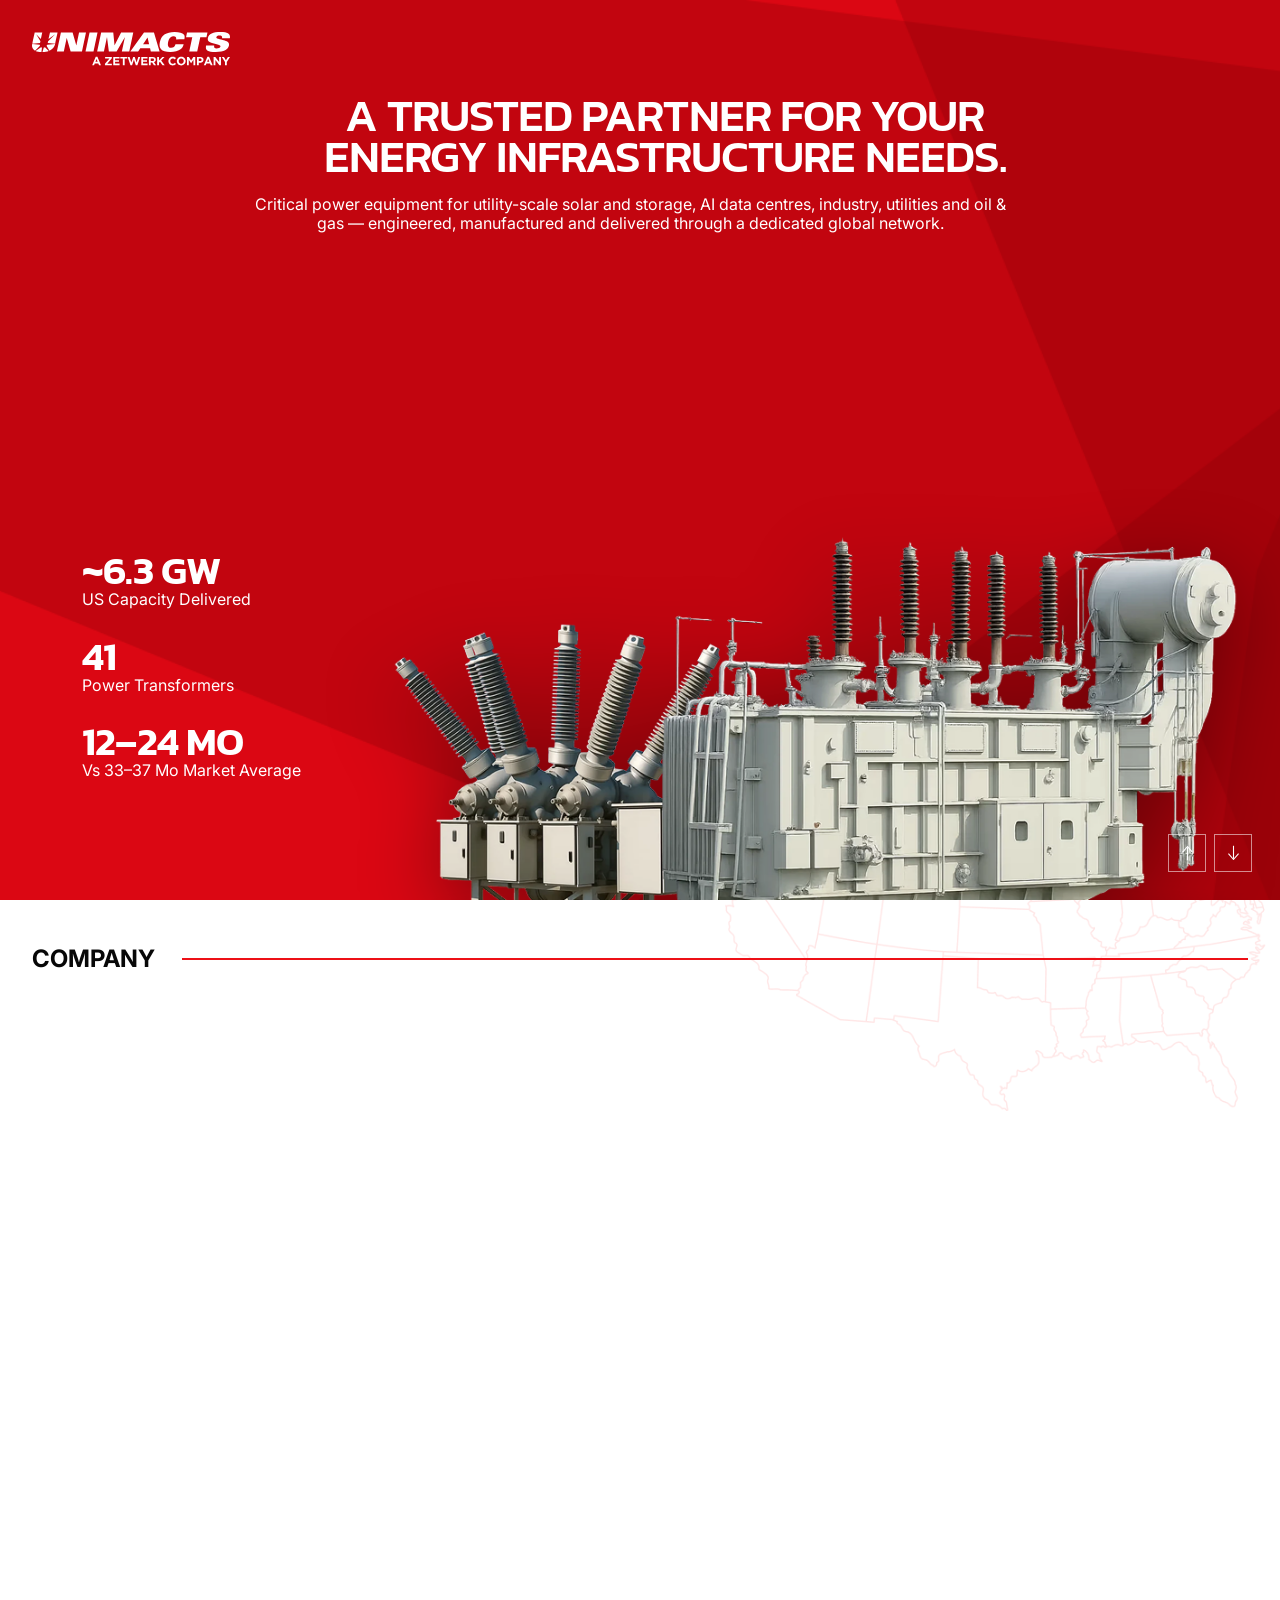
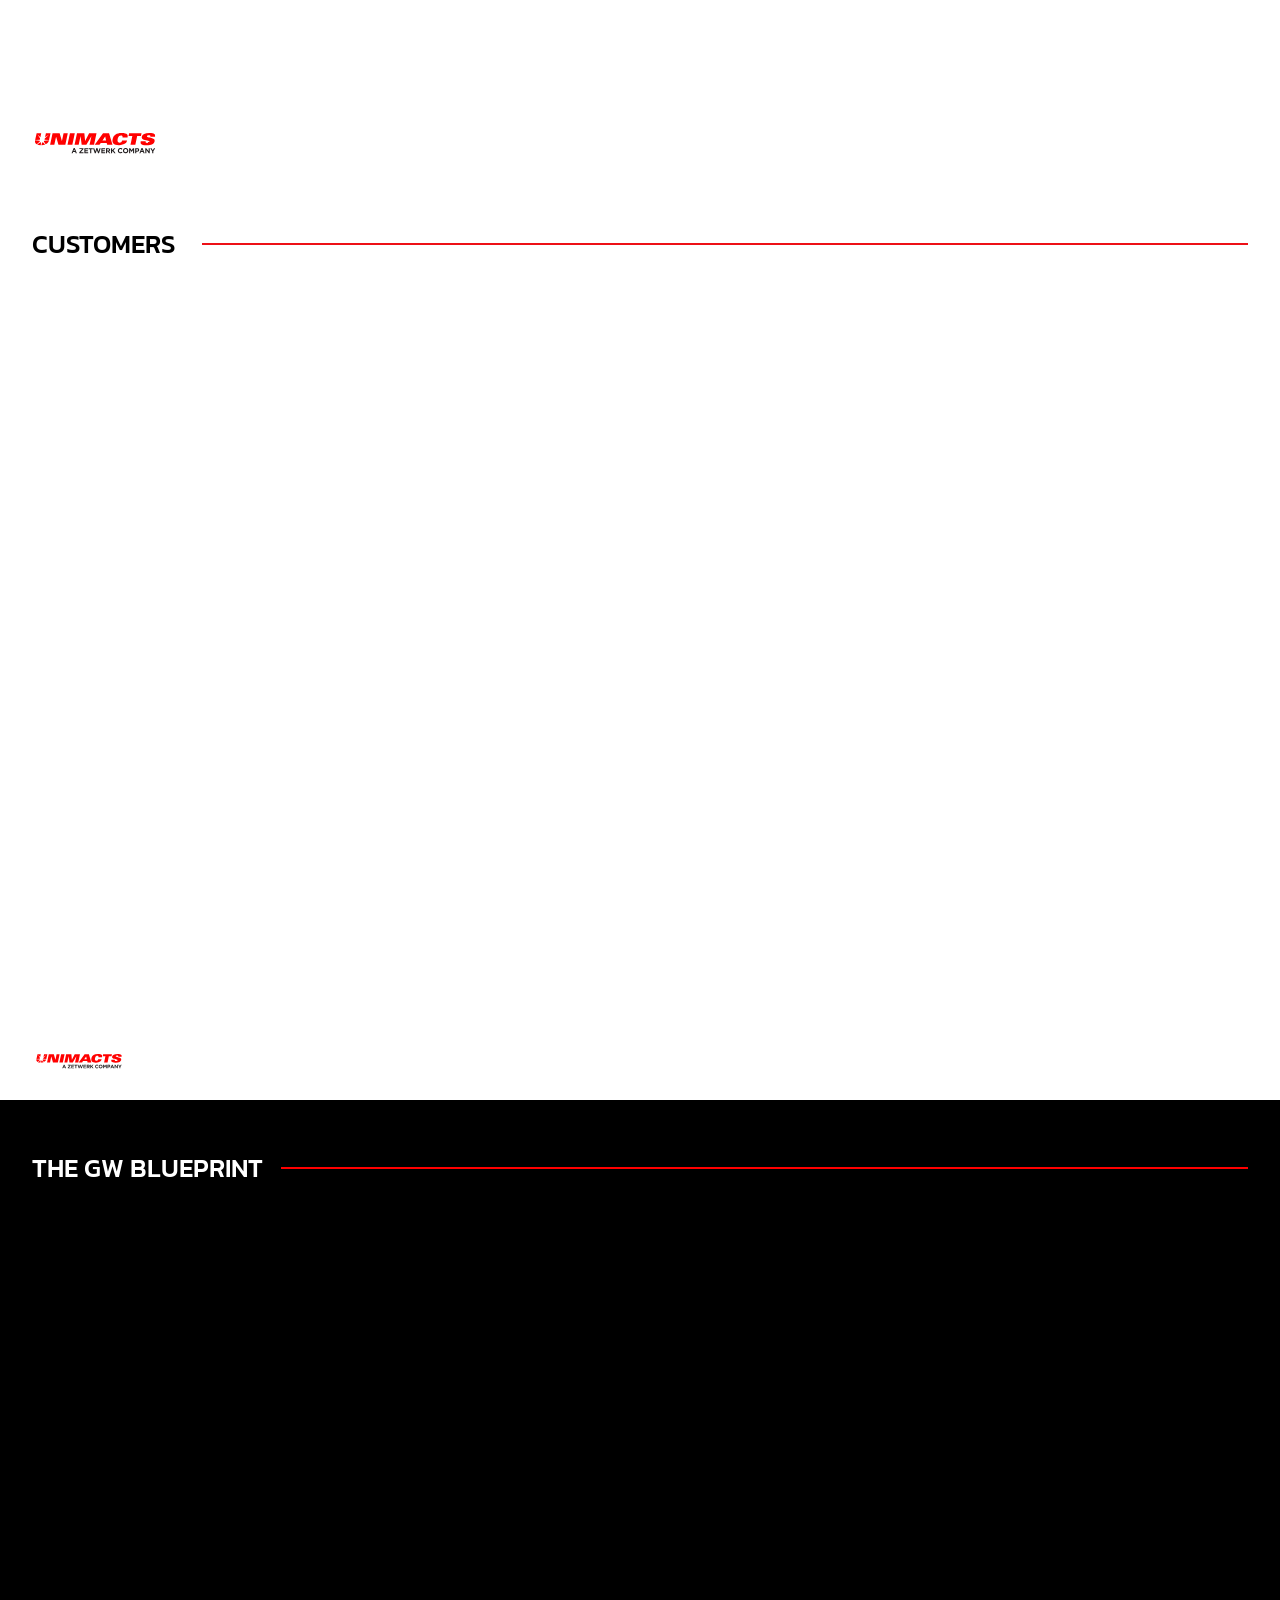
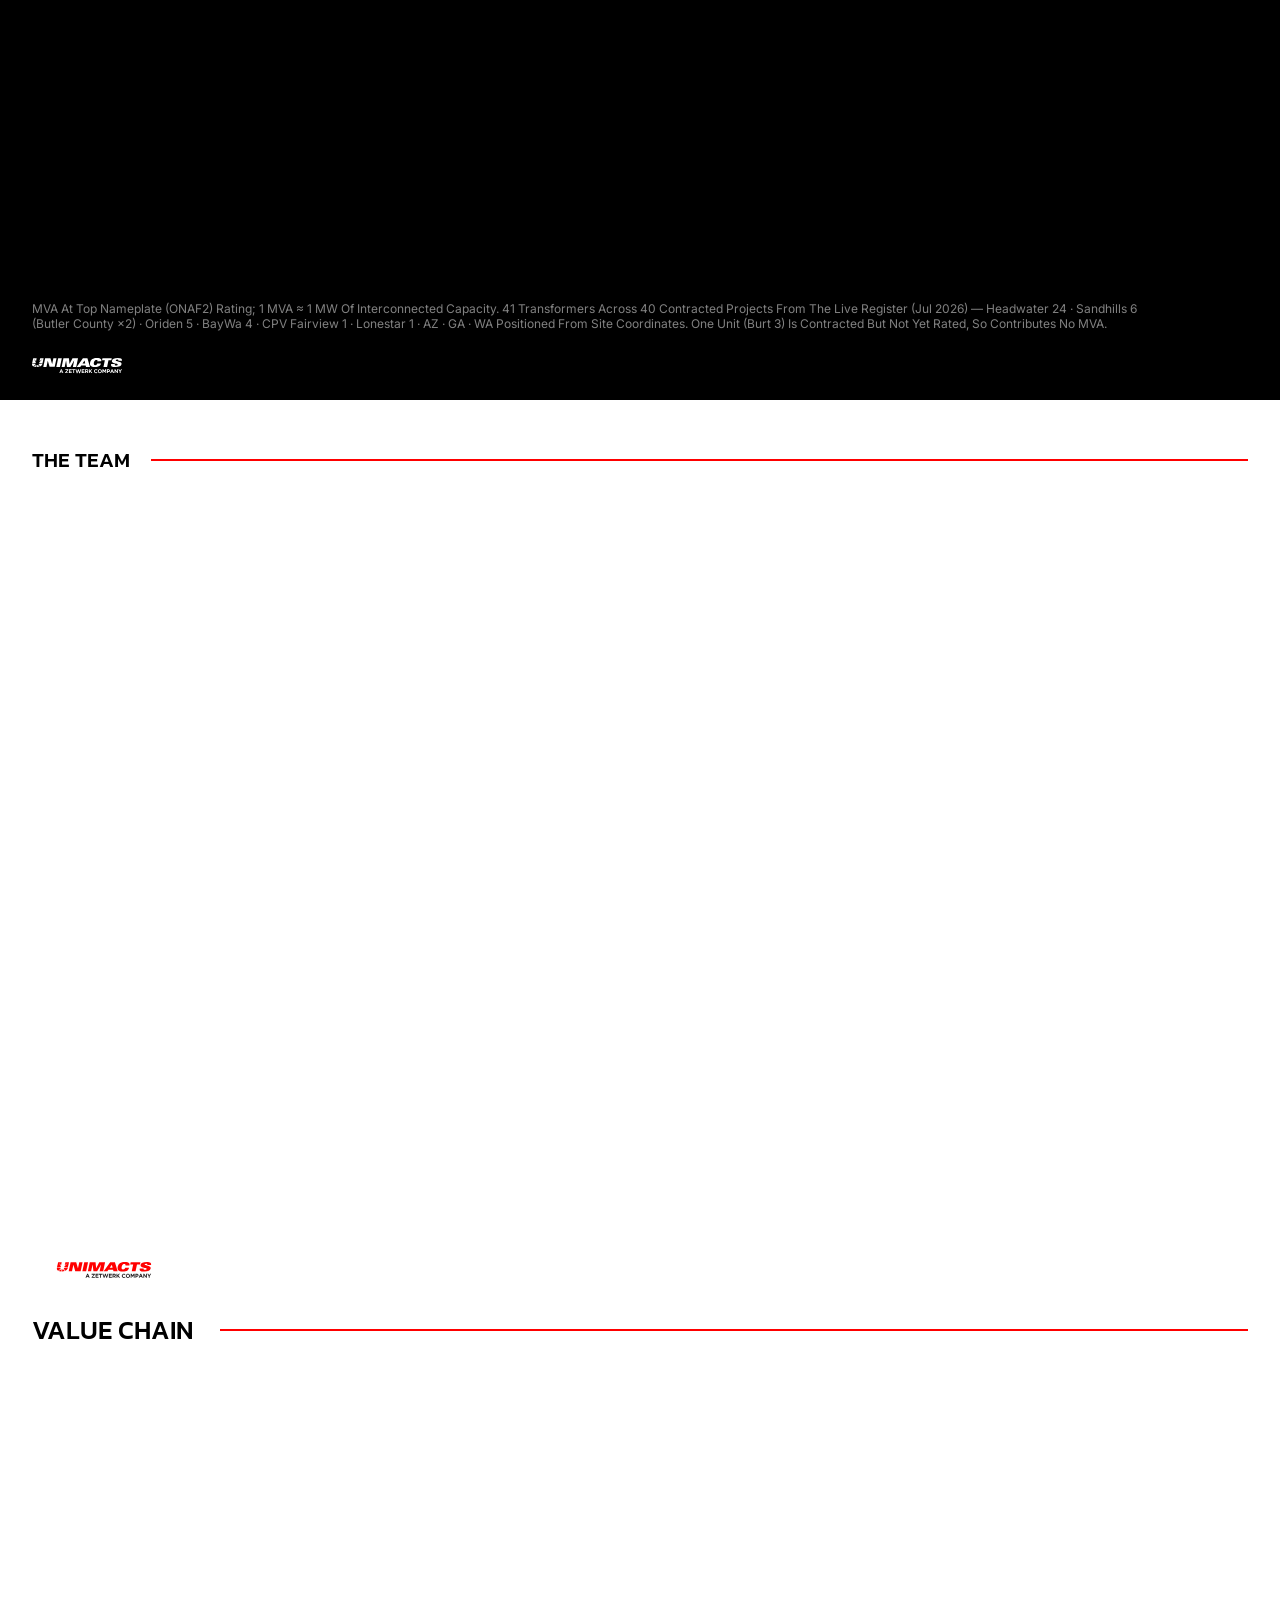
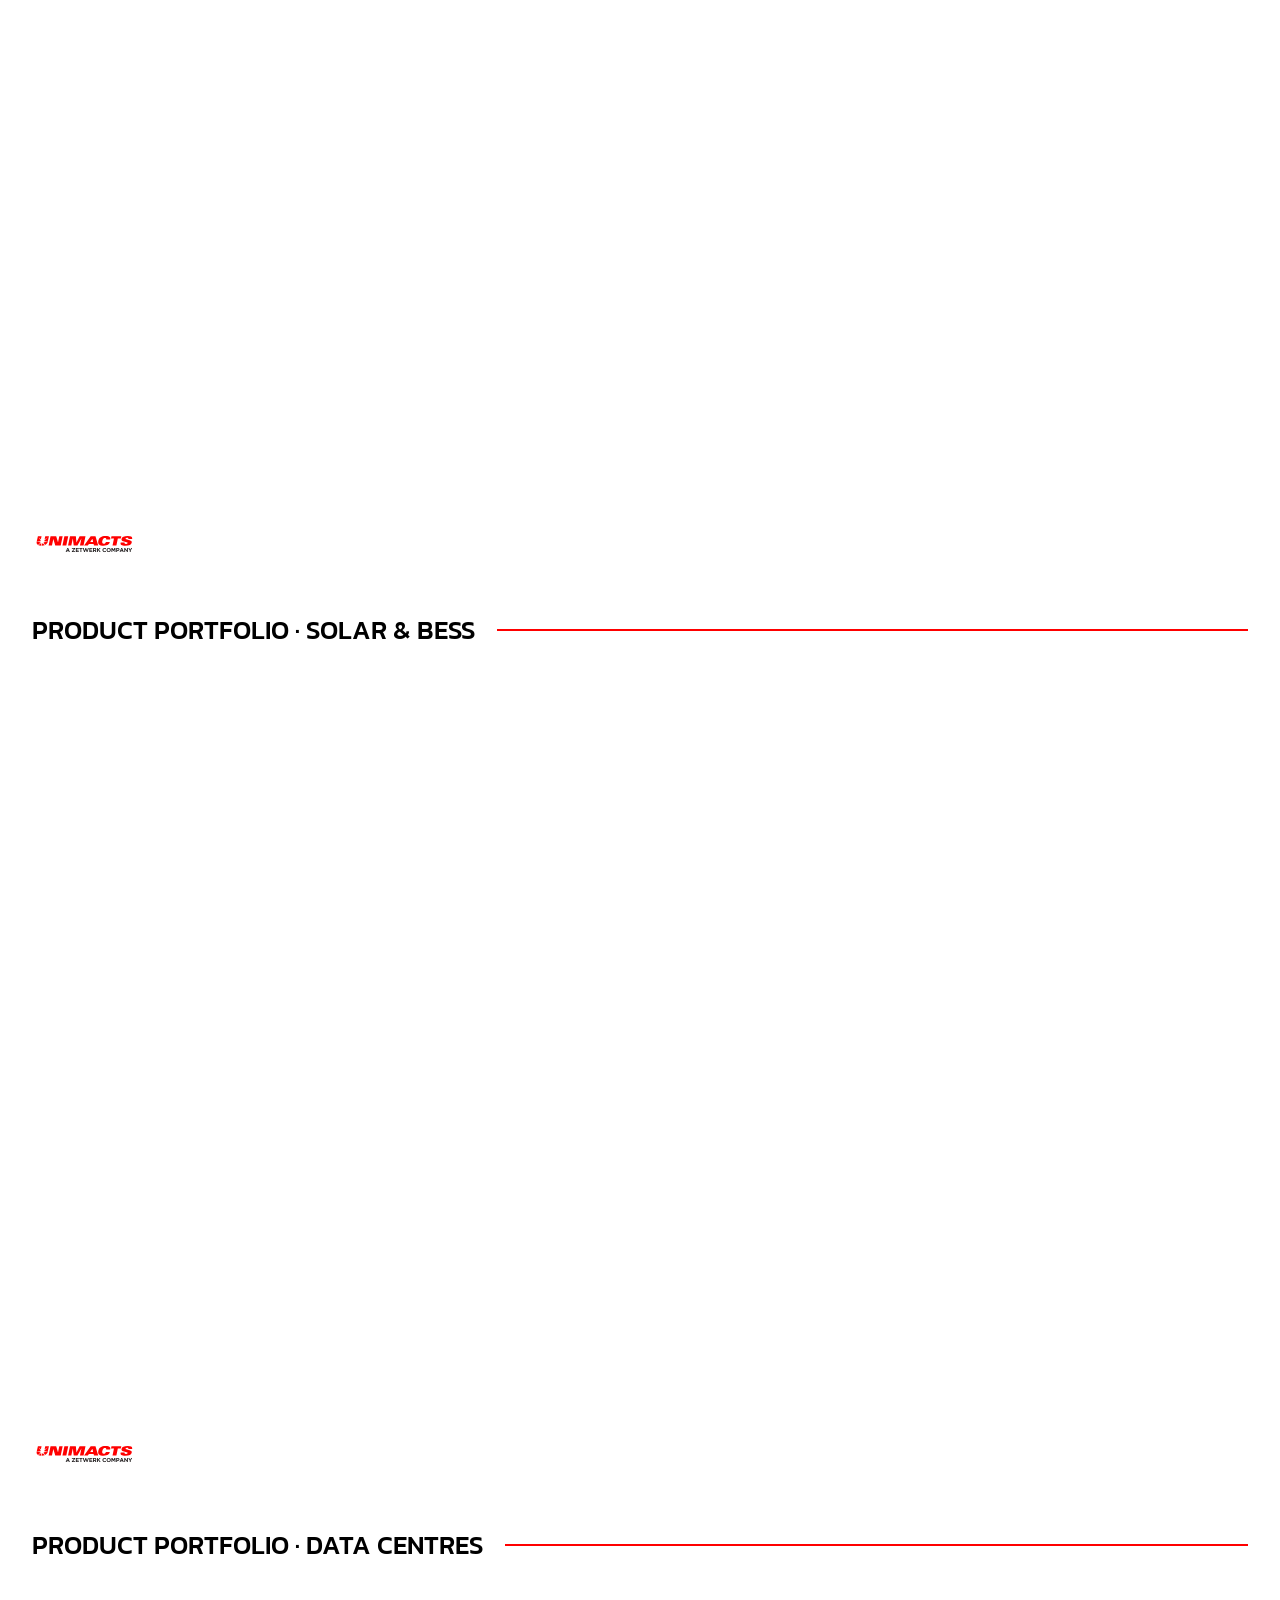
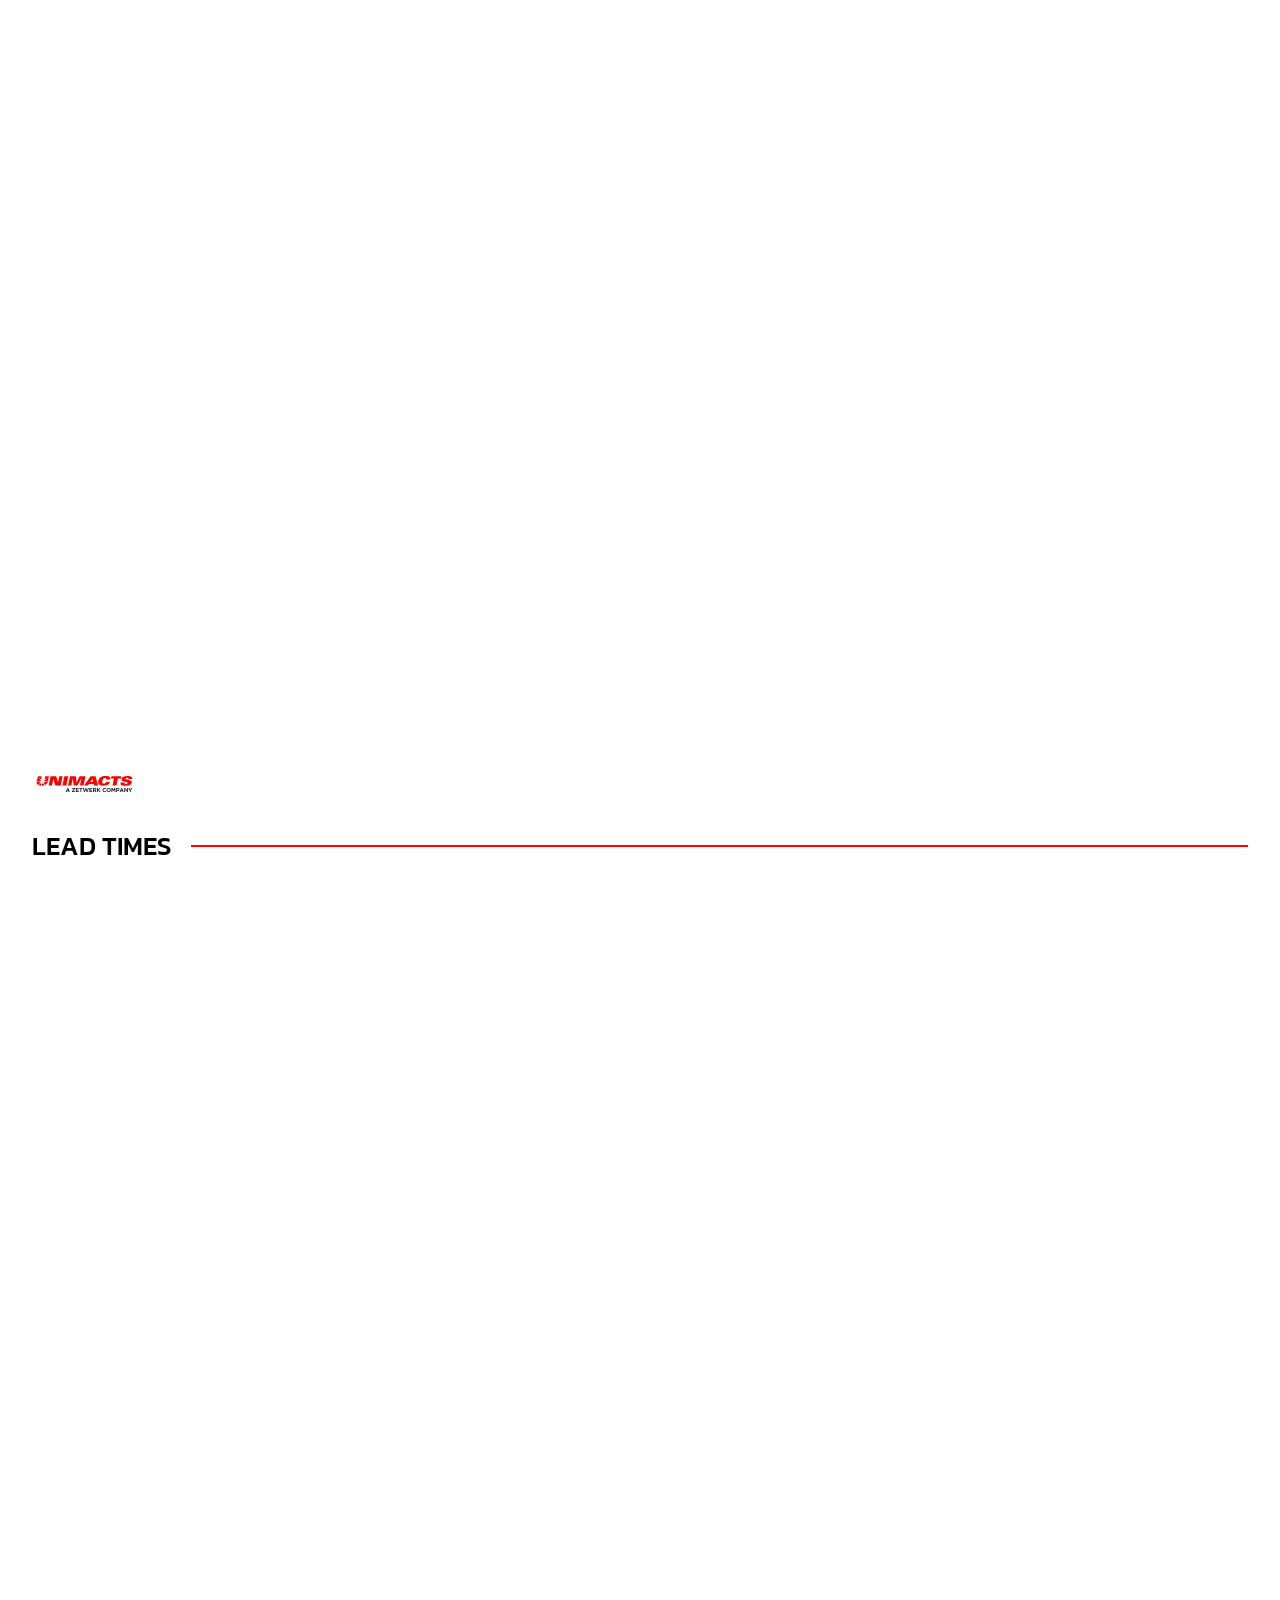
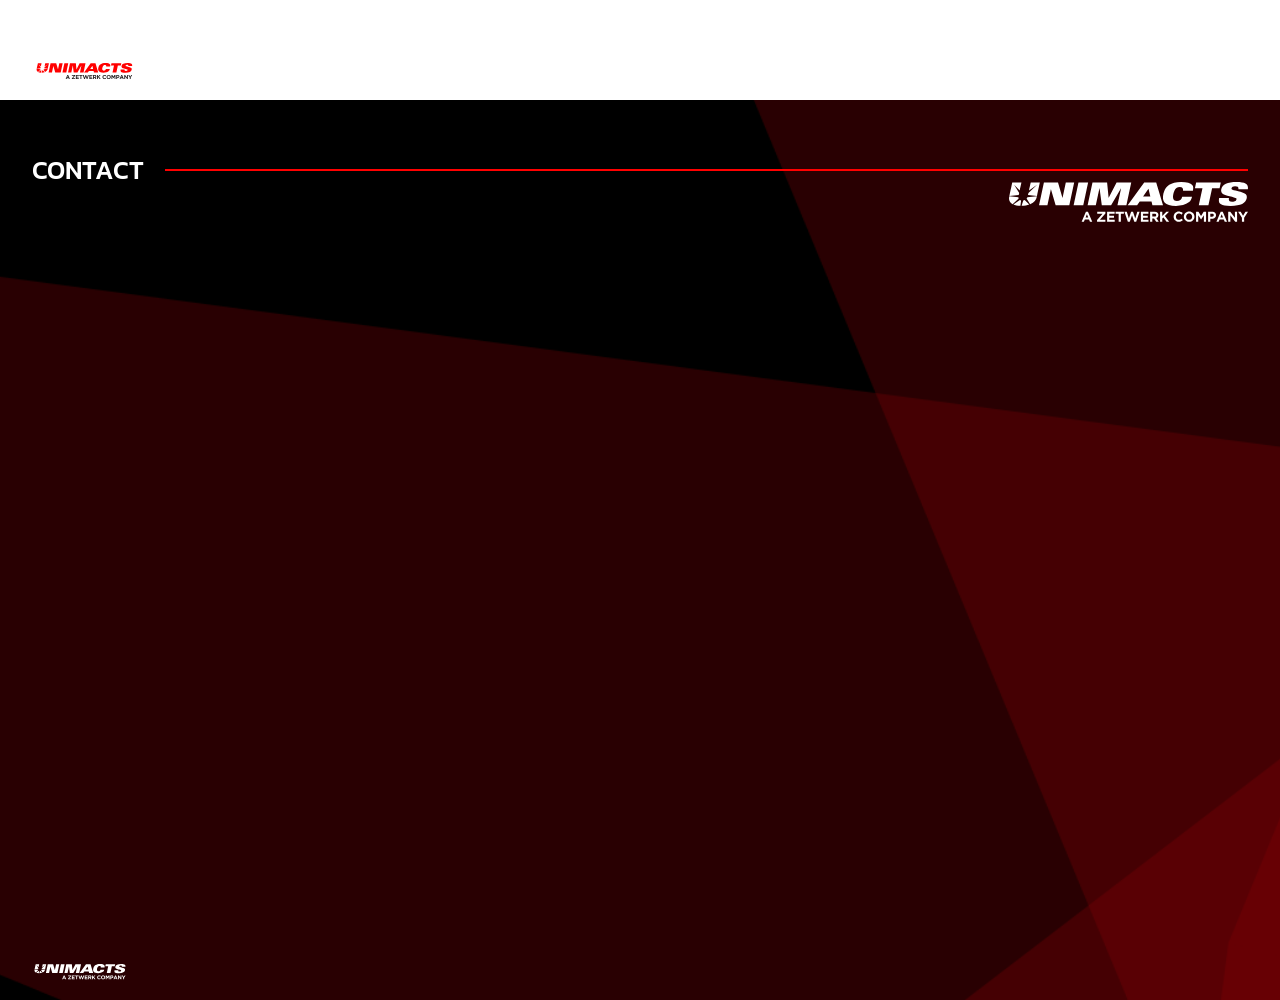
==== commit 7ae2e05d: "done with work" ====
--- a/index.html
+++ b/index.html
@@ -784,7 +784,9 @@
         const view = views[button.dataset.blueprintView];
         if (!view) return;
 
-        blueprint.classList.toggle('is-build', button.dataset.blueprintView === 'build');
+        if (button.classList.contains('is-active')) return;
+
+        blueprint.classList.add('is-switching');
 
         blueprint.querySelectorAll('[data-blueprint-view]').forEach((tab) => {
           const active = tab === button;
@@ -792,15 +794,21 @@
           tab.setAttribute('aria-selected', String(active));
         });
 
-        map.src = view.src;
-        map.alt = view.alt;
-        map.parentElement.setAttribute('aria-label', view.label);
-        capacity.textContent = view.capacity;
-        caption.innerHTML = view.caption;
-        view.stats.forEach(([value, label], index) => {
-          statValues[index].textContent = value;
-          statLabels[index].innerHTML = label;
-        });
+        setTimeout(() => {
+          blueprint.classList.toggle('is-build', button.dataset.blueprintView === 'build');
+
+          map.src = view.src;
+          map.alt = view.alt;
+          map.parentElement.setAttribute('aria-label', view.label);
+          capacity.textContent = view.capacity;
+          caption.innerHTML = view.caption;
+          view.stats.forEach(([value, label], index) => {
+            statValues[index].textContent = value;
+            statLabels[index].innerHTML = label;
+          });
+
+          blueprint.classList.remove('is-switching');
+        }, 200);
       });
     });
   })();
--- a/style.css
+++ b/style.css
@@ -188,7 +188,7 @@
 
 /* ── Global resets ── */
 *, *::before, *::after { box-sizing: border-box; margin: 0; padding: 0; }
-html { scroll-behavior: smooth; scroll-snap-type: y proximity; }
+html { scroll-behavior: smooth; scroll-snap-type: y mandatory; }
 html, body { margin: 0; min-height: 100%; }
 body { font-family: Inter, Arial, sans-serif; }
 
@@ -533,17 +533,17 @@
 .customers-intro h2 { font: 500 40px/100% Kanit, sans-serif; margin: 0 0 9px; }
 .customers-intro p { font: 400 14px/24px Inter, sans-serif; margin: 0; }
 .customer-groups { max-width: 1224px; }
-.customer-row { display: grid; grid-template-columns: 220px 1fr; min-height: 115px; border-bottom: 1px dashed #ff2a2a; }
+.customer-row { display: grid; grid-template-columns: 220px 1fr; min-height: clamp(65px, 9vh, 115px); border-bottom: 1px dashed #ff2a2a; }
 .customer-row h3 { align-self: center; margin: 0; padding-right: 30px; color: #ff0710; font: 700 17px/16px Inter, sans-serif; }
-.logo-grid { border-left: 2px dotted #ff2a2a; display: flex; align-items: center; flex-wrap: wrap; gap: 30px; padding: 16px 34px; }
-.logo-grid img { display: block; width: auto; height: auto; max-height: 56px; max-width: 147px; object-fit: contain; flex: 0 0 auto; filter: grayscale(1); transition: filter 0.22s ease, transform 0.22s ease, box-shadow 0.22s ease, outline-color 0.22s ease; outline: 2px solid transparent; outline-offset: 8px; }
-.logo-grid img:hover { filter: grayscale(0); outline-color: #ed1017; box-shadow: 0 8px 24px rgba(0,0,0,0.14); transform: translateY(-3px) scale(1.04); }
+.logo-grid { border-left: 2px dotted #ff2a2a; display: flex; align-items: center; flex-wrap: wrap; gap: 30px; padding: clamp(8px, 1.5vh, 16px) 34px; }
+.logo-grid img { display: block; width: auto; height: auto; max-height: clamp(30px, 5.5vh, 56px); max-width: 147px; object-fit: contain; flex: 0 0 auto; filter: grayscale(1); transition: filter 0.22s ease, transform 0.22s ease, box-shadow 0.22s ease; }
+.logo-grid img:hover { filter: grayscale(0); box-shadow: 0 8px 24px rgba(0,0,0,0.14); transform: translateY(-3px) scale(1.04); }
 .six-logos { gap: 28px; padding-right: 0; }
 .seven-logos { gap: 29px; }
-.technology-row { min-height: 132px; border-bottom: 0; }
+.technology-row { min-height: clamp(90px, 13vh, 132px); border-bottom: 0; }
 .technology-row h3 { margin-top: 0; }
-.technology-logos { align-content: center; column-gap: 28px; row-gap: 16px; padding-top: 25px; padding-bottom: 17px; }
-.technology-logos img { max-height: 50px; }
+.technology-logos { align-content: center; column-gap: 28px; row-gap: 16px; padding-top: clamp(15px, 2.5vh, 25px); padding-bottom: clamp(10px, 1.7vh, 17px); }
+.technology-logos img { max-height: clamp(25px, 5vh, 50px); }
 .customers-footer { position: absolute; bottom: 0; left: 2px; display: inline-flex; margin: 0; }
 .customers-footer svg { width: 90px; height: 15.178px; }
 
@@ -561,7 +561,7 @@
 .blueprint-tabs { display: flex; gap: 12px; margin-top: 22px; }
 .blueprint-tabs button { width: 223px; height: 60px; border: 1px solid #454545; background: transparent; color: #3f3f3f; font: 700 16px/normal Inter, sans-serif; cursor: pointer; }
 .blueprint-tabs button.is-active { background: #f10b0b; border-color: #f10b0b; color: #fff; }
-.blueprint-gw { display: flex; flex-direction: column; margin-top: 78px; }
+.blueprint-gw { display: flex; flex-direction: column; margin-top: clamp(20px, 4.5vh, 45px); }
 .blueprint-gw b { color: #f00; font: 500 64px/100% Kanit, sans-serif; }
 .blueprint-gw span { margin-top: 10px; font: 400 14px/130% Inter, sans-serif; }
 .blueprint-stats { display: flex; margin-top: 40px; }
@@ -571,6 +571,8 @@
 .blueprint-stats span { margin-top: 8px; white-space: nowrap; font: 400 16px/120% Inter, sans-serif; text-transform: capitalize; }
 .blueprint-map { position: relative; align-self: start; width: 100%; margin-top: 32px; }
 .blueprint-map-img { width: 100%; height: auto; display: block; border-radius: 4px; }
+.blueprint-map-img, .blueprint-gw, .blueprint-stats { transition: opacity 0.2s ease-in-out, transform 0.2s ease-in-out; }
+.gw-blueprint.is-switching .blueprint-map-img, .gw-blueprint.is-switching .blueprint-gw, .gw-blueprint.is-switching .blueprint-stats { opacity: 0; transform: translateY(5px); }
 .blueprint-note { position: absolute; bottom: 43px; left: 0; margin: 0; color: #818181; font: 400 12px/15px Inter, sans-serif; }
 .blueprint-logo { position: absolute; left: 0; bottom: 0; width: 90px; height: auto; }
 
@@ -593,18 +595,18 @@
 .team-container { width: 95%; max-width: none; margin: 0 auto; }
 .team-head { display: flex; align-items: center; gap: 20px; font: 500 20px/normal Kanit, sans-serif; text-transform: uppercase; }
 .team-head i { height: 2px; flex: 1; background: #f00; }
-.team-summary { display: flex; align-items: center; justify-content: space-between; margin: 26px 0 7px; }
+.team-summary { display: flex; align-items: center; justify-content: space-between; margin: clamp(10px, 2.5vh, 26px) 0 clamp(4px, 0.7vh, 7px); }
 .team-summary h2 { margin: 0; font: 500 31px/100% Kanit, sans-serif; }
 .team-summary > div { display: flex; align-items: center; gap: 13px; }
 .team-summary b { color: #f00; font: 500 31px/100% Kanit, sans-serif; white-space: nowrap; }
 .team-summary span { color: #696969; font: 400 11px/13px Inter, sans-serif; }
-.team-brands { display: flex; align-items: center; gap: 2.3vw; height: 5.01vw; margin: 0 calc(50% - 50vw); padding: 0 2.5vw; border-top: 1px solid #d5d5d5; }
+.team-brands { display: flex; align-items: center; gap: 2.3vw; height: clamp(35px, 5.5vh, 60px); margin: 0 calc(50% - 50vw); padding: 0 2.5vw; border-top: 1px solid #d5d5d5; }
 .team-brands b { color: #f00; white-space: nowrap; font: 700 11px/12px Inter, sans-serif; }.team-brands img { width: auto; max-width: 84px; max-height: 31px; object-fit: contain; }
-.team-grid { display: grid; grid-template-columns: repeat(8, minmax(0, 1fr)); gap: 22px 23px; margin-top: 42px; max-width: 920px; }
-.member { min-width: 0; text-align: center; padding: 0 6px; transition: transform 0.22s ease, box-shadow 0.22s ease, outline-color 0.22s ease; outline: 2px solid transparent; outline-offset: 4px; cursor: default; }.member:hover { transform: translateY(-3px); box-shadow: 0 8px 24px rgba(0,0,0,0.13); outline-color: #ed1017; }.member .portrait { width: 60px; height: 60px; margin: 0 auto 7px; border-radius: 50%; object-fit: cover; display: block; background: #e8e8e8; }
+.team-grid { display: grid; grid-template-columns: repeat(8, minmax(0, 1fr)); gap: clamp(10px, 2vh, 22px) clamp(10px, 2vw, 23px); margin-top: clamp(15px, 3.5vh, 42px); max-width: 920px; }
+.member { min-width: 0; text-align: center; padding: 0 6px; transition: transform 0.22s ease, box-shadow 0.22s ease; cursor: default; }.member:hover { transform: translateY(-3px); box-shadow: 0 8px 24px rgba(0,0,0,0.13); }.member .portrait { width: clamp(35px, 5vh, 60px); height: clamp(35px, 5vh, 60px); margin: 0 auto 7px; border-radius: 50%; object-fit: cover; display: block; background: #e8e8e8; }
 .member h3 { margin: 0; font: 700 10px/100% Inter, sans-serif; white-space: nowrap; }.member p { min-height: 21px; margin: 4px 0 0; color: #6a6a6a; font: 400 8px/120% Inter, sans-serif; text-transform: capitalize; }
-.previous { min-height: 33px; display: flex; align-items: center; justify-content: center; gap: 4px; flex-wrap: wrap; margin-top: 4px; padding-top: 5px; border-top: 1px solid #d8d8d8; color: #6b6b6b; font: 700 8px/100% Inter, sans-serif; }.previous img { width: auto; max-width: 34px; max-height: 11px; object-fit: contain; filter: grayscale(1); }.previous strong { display: block; width: 100%; color: #3f4143; font-size: 11px; letter-spacing: 1px; }.previous.is-wordmark { flex-direction: column; }
-.team-footer { display: inline-flex; flex-direction: column; height: auto; margin: 24px 0 0 2px; line-height: .85; }.team-footer b { color: #f10d15; font: italic 800 25px/1 Inter, sans-serif; letter-spacing: -1px; }.team-footer small { color: #222; font: italic 700 7px/1 Inter, sans-serif; text-align: right; }
+.previous { min-height: clamp(24px, 3.2vh, 33px); display: flex; align-items: center; justify-content: center; gap: 4px; flex-wrap: wrap; margin-top: 4px; padding-top: 5px; border-top: 1px solid #d8d8d8; color: #6b6b6b; font: 700 8px/100% Inter, sans-serif; }.previous img { width: auto; max-width: 34px; max-height: 11px; object-fit: contain; filter: grayscale(1); }.previous strong { display: block; width: 100%; color: #3f4143; font-size: 11px; letter-spacing: 1px; }.previous.is-wordmark { flex-direction: column; }
+.team-footer { display: inline-flex; flex-direction: column; height: auto; margin: clamp(10px, 2.2vh, 24px) 0 0 2px; line-height: .85; }.team-footer b { color: #f10d15; font: italic 800 25px/1 Inter, sans-serif; letter-spacing: -1px; }.team-footer small { color: #222; font: italic 700 7px/1 Inter, sans-serif; text-align: right; }
 
 /* Scale the complete desktop composition with the viewport, preserving the
    proportions of the supplied 1218px-wide reference. */
@@ -636,33 +638,33 @@
    SECTION 6 — VALUE CHAIN
 ══════════════════════════════════════ */
 
-.value-chain { min-height: 742px; background: #fff; color: #000; padding: 0px 0 0px; }
+.value-chain { min-height: 742px; background: #fff; color: #000; padding: 10px 0; }
 .value-chain-container { width: 95%; max-width: 1406px; margin: 0 auto; }.value-chain-head { display: flex; align-items: center; gap: 27px; font: 500 26px/normal Kanit, sans-serif; text-transform: uppercase; }.value-chain-head i { height: 2px; flex: 1; background: #f00; }
 .value-chain h2 { margin: 42px 0 20px; font: 500 40px/100% Kanit, sans-serif; }
-.chain-stages { display: grid; grid-template-columns: repeat(5, 1fr); gap: 37px; }.chain-stage { min-height: 210px; background: #e7e7e7; padding: 20px 19px 16px; position: relative; }.chain-stage:not(:last-child)::after { content: ""; position: absolute; top: 94px; right: -37px; width: 37px; height: 10px; background: #f00; clip-path: polygon(0 25%,68% 25%,68% 0,100% 50%,68% 100%,68% 75%,0 75%); }.stage-icon { display: block; width: 30px; height: 30px; fill: none; stroke: #f00; stroke-width: 1; stroke-linecap: round; stroke-linejoin: round; }.chain-stage h3 { margin: 17px 0 6px; font: 700 21px/20px Inter, sans-serif; letter-spacing: -.5px; }.chain-stage b { color: #f00; font: 700 11px/100% Inter, sans-serif; }.chain-stage p { position: absolute; bottom: 29px; margin: 0; font: 400 11px/13px Inter, sans-serif; }.chain-stage.is-primary { background: #f00; color: #fff; }.chain-stage.is-primary .stage-icon { stroke: #fff; }.chain-stage.is-primary b { color: #fff; }
+.chain-stages { display: grid; grid-template-columns: repeat(5, 1fr); gap: 37px; }.chain-stage { height: 210px; background: #e7e7e7; padding: 20px 19px 16px; position: relative; }.chain-stage:not(:last-child)::after { content: ""; position: absolute; top: calc(50% - 5px); right: -37px; width: 37px; height: 10px; background: #f00; clip-path: polygon(0 25%,68% 25%,68% 0,100% 50%,68% 100%,68% 75%,0 75%); }.stage-icon { display: block; width: 30px; height: 30px; fill: none; stroke: #f00; stroke-width: 1; stroke-linecap: round; stroke-linejoin: round; }.chain-stage h3 { margin: 17px 0 6px; font: 700 21px/20px Inter, sans-serif; letter-spacing: -.5px; }.chain-stage b { color: #f00; font: 700 11px/100% Inter, sans-serif; }.chain-stage p { position: absolute; bottom: 29px; margin: 0; font: 400 11px/13px Inter, sans-serif; }.chain-stage.is-primary { background: #f00; color: #fff; }.chain-stage.is-primary .stage-icon { stroke: #fff; }.chain-stage.is-primary b { color: #fff; }
 .power-paths { display: grid; grid-template-columns: 1fr 1fr; gap: 19px; margin-top: 26px; }.power-path { min-height: 184px; border: 1px solid #d5d5d5; padding: 25px 20px; }.power-path h3 { margin: 0; color: #f00; font: 700 18px/1 Inter, sans-serif; display: flex; align-items: center; gap: 10px; }.path-icon { width: 30px; height: 30px; fill: none; stroke: #f00; stroke-width: 1; stroke-linecap: round; stroke-linejoin: round; }.data-icon, .solar-icon { width: 43px; height: 43px; }.path-flow { display: flex; align-items: center; flex-wrap: wrap; gap: 8px; margin-top: 22px; }.path-flow b { padding: 12px 11px; background: #f4f4f4; font: 700 13px/1 Inter, sans-serif; white-space: nowrap; }.path-flow i { width: 15px; height: 10px; background: #f00; clip-path: polygon(0 25%,65% 25%,65% 0,100% 50%,65% 100%,65% 75%,0 75%); }.solar-path .path-flow b:nth-of-type(4) { margin-left: 1px; }.data-path .path-flow b:last-child { margin-top: 0; }
-.unimacts-angle { margin-top: 19px; min-height: 95px; display: flex; align-items: center; padding: 19px 29px; border-left: 11px solid #f00; background: #000; color: #fff; font: 400 18px/21px Inter, sans-serif; }.unimacts-angle strong { color: #f00; margin-right: 5px; }.value-chain-footer { display: inline-flex; flex-direction: column; margin: 32px 0 0 2px; line-height: .85; transform: scale(.72); transform-origin: left top; }.value-chain-footer b { color: #f10d15; font: italic 800 25px/1 Inter, sans-serif; letter-spacing: -1px; }.value-chain-footer small { color: #222; font: italic 700 7px/1 Inter, sans-serif; text-align: right; }
+.unimacts-angle { margin-top: 19px; min-height: 95px; display: flex; align-items: center; padding: 19px 29px; border-left: 11px solid #f00; background: #000; color: #fff; font: 400 18px/21px Inter, sans-serif; }.unimacts-angle strong { color: #f00; margin-right: 5px; }.value-chain-footer { display: inline-flex; flex-direction: column; margin: clamp(10px, 2vh, 32px) 0 0 2px; line-height: .85; transform: scale(.72); transform-origin: left top; }.value-chain-footer b { color: #f10d15; font: italic 800 25px/1 Inter, sans-serif; letter-spacing: -1px; }.value-chain-footer small { color: #222; font: italic 700 7px/1 Inter, sans-serif; text-align: right; }
 
 /* ══════════════════════════════════════
    SECTION 7 — PRODUCT PORTFOLIO
 ══════════════════════════════════════ */
 
-.product-portfolio { min-height: 808px; background: #fff; color: #000; padding: 0; }.portfolio-container { width: 95%; max-width: 1406px; margin: 0 auto; }.portfolio-head { display: flex; align-items: center; gap: 22px; font: 500 26px/normal Kanit, sans-serif; text-transform: uppercase; }.portfolio-head i { height: 2px; flex: 1; background: #f00; }.portfolio-intro { margin: 52px 0 30px; }.portfolio-intro h2 { margin: 0; font: 500 40px/100% Kanit, sans-serif; }.portfolio-intro p { margin: 7px 0 0; font: 400 15px/1 Inter, sans-serif; }
-.product-grid { display: grid; grid-template-columns: repeat(5, minmax(0, 1fr)); gap: 16px; }.product-card { height: 386px; border: 1px solid #ddd; display: flex; flex-direction: column; transition: transform 0.22s ease, box-shadow 0.22s ease, border-color 0.22s ease; }.product-card:hover { transform: translateY(-3px); box-shadow: 0 8px 24px rgba(0,0,0,0.13); border-color: #ed1017; }.product-image { height: 165px; display: flex; align-items: center; justify-content: center; background: #fafafa; border-bottom: 1px solid #eee; }.product-image img { max-width: 82%; max-height: 145px; object-fit: contain; }.product-detail { min-height: 0; flex: 1; padding: 17px 14px 13px; display: flex; flex-direction: column; }.product-detail > b { color: #f00; font: 700 13px/1 Inter, sans-serif; }.product-detail h3 { margin: 5px 0 12px; font: 700 18px/17px Inter, sans-serif; letter-spacing: -.4px; }.product-detail h3::after { content: ""; display: block; width: 17px; height: 2px; margin-top: 4px; background: #f00; }.product-detail p { margin: 0; color: #696969; font: 400 13px/18px Inter, sans-serif; }.product-detail button { margin-top: auto; padding: 16px 0 4px; border: 0; border-top: 1px solid #ddd; background: transparent; color: #f00; text-align: left; font: 700 14px/1 Inter, sans-serif; cursor: pointer; }.product-detail button span { font-size: 20px; vertical-align: -1px; }.portfolio-note { min-height: 61px; display: flex; align-items: center; margin-top: 27px; padding: 0 18px; border-left: 11px solid #f00; background: #000; color: #fff; font: 400 18px/1 Inter, sans-serif; }.portfolio-footer { display: inline-flex; flex-direction: column; margin: 50px 0 0 2px; line-height: .85; transform: scale(.72); transform-origin: left top; }.portfolio-footer b { color: #f10d15; font: italic 800 25px/1 Inter, sans-serif; letter-spacing: -1px; }.portfolio-footer small { color: #222; font: italic 700 7px/1 Inter, sans-serif; text-align: right; }
+.product-portfolio { min-height: 808px; background: #fff; color: #000; padding: 10px 0; }.portfolio-container { width: 95%; max-width: 1406px; margin: 0 auto; }.portfolio-head { display: flex; align-items: center; gap: 22px; font: 500 26px/normal Kanit, sans-serif; text-transform: uppercase; }.portfolio-head i { height: 2px; flex: 1; background: #f00; }.portfolio-intro { margin: clamp(20px, 4.8vh, 52px) 0 clamp(10px, 2.8vh, 30px); }.portfolio-intro h2 { margin: 0; font: 500 40px/100% Kanit, sans-serif; }.portfolio-intro p { margin: 7px 0 0; font: 400 15px/1 Inter, sans-serif; }
+.product-grid { display: grid; grid-template-columns: repeat(5, minmax(0, 1fr)); gap: 16px; }.product-card { height: clamp(220px, 30vh, 386px); border: 1px solid #ddd; display: flex; flex-direction: column; transition: transform 0.22s ease, box-shadow 0.22s ease, border-color 0.22s ease; }.product-card:hover { transform: translateY(-3px); box-shadow: 0 8px 24px rgba(0,0,0,0.13); border-color: #ed1017; }.product-image { height: clamp(80px, 12vh, 165px); display: flex; align-items: center; justify-content: center; background: #fafafa; border-bottom: 1px solid #eee; }.product-image img { max-width: 82%; max-height: 82%; object-fit: contain; }.product-detail { min-height: 0; flex: 1; padding: clamp(8px, 1.2vh, 17px) clamp(8px, 1vw, 14px) clamp(6px, 1vh, 13px); display: flex; flex-direction: column; }.product-detail > b { color: #f00; font: 700 13px/1 Inter, sans-serif; }.product-detail h3 { margin: 4px 0 10px; font: 700 18px/17px Inter, sans-serif; letter-spacing: -.4px; }.product-detail h3::after { content: ""; display: block; width: 17px; height: 2px; margin-top: 4px; background: #f00; }.product-detail p { margin: 0; color: #696969; font: 400 13px/18px Inter, sans-serif; }.product-detail button { margin-top: auto; padding: 12px 0 2px; border: 0; border-top: 1px solid #ddd; background: transparent; color: #f00; text-align: left; font: 700 14px/1 Inter, sans-serif; cursor: pointer; }.product-detail button span { font-size: 20px; vertical-align: -1px; }.portfolio-note { min-height: clamp(38px, 5vh, 61px); display: flex; align-items: center; margin-top: clamp(10px, 2vh, 27px); padding: 0 18px; border-left: 11px solid #f00; background: #000; color: #fff; font: 400 18px/1 Inter, sans-serif; }.portfolio-footer { display: inline-flex; flex-direction: column; margin: clamp(20px, 4.5vh, 50px) 0 0 2px; line-height: .85; transform: scale(.72); transform-origin: left top; }.portfolio-footer b { color: #f10d15; font: italic 800 25px/1 Inter, sans-serif; letter-spacing: -1px; }.portfolio-footer small { color: #222; font: italic 700 7px/1 Inter, sans-serif; text-align: right; }
 
 /* ══════════════════════════════════════
    SECTION 8 — DATA CENTRES PORTFOLIO
 ══════════════════════════════════════ */
 
-.data-portfolio { min-height: 762px; background: #fff; color: #000; padding: 25px 0 0px; }.data-portfolio-container { width: 95%; max-width: 1406px; margin: 0 auto; }.data-portfolio-head { display: flex; align-items: center; gap: 22px; font: 500 26px/normal Kanit, sans-serif; text-transform: uppercase; }.data-portfolio-head i { height: 2px; flex: 1; background: #f00; }.data-portfolio-intro { margin: 51px 0 35px; }.data-portfolio-intro h2 { margin: 0; font: 500 40px/100% Kanit, sans-serif; }.data-portfolio-intro p { margin: 7px 0 0; font: 400 15px/1 Inter, sans-serif; }
-.data-product-row { display: grid; gap: 15px; }.data-transformers { grid-template-columns: repeat(7, minmax(0, 1fr)); }.data-switchgear { grid-template-columns: repeat(9, minmax(0, 1fr)); margin-top: 14px; }.data-product-row article { min-height: 232px; padding: 8px; border: 1px solid #e2e2e2; display: flex; flex-direction: column; position: relative; transition: transform 0.22s ease, box-shadow 0.22s ease, border-color 0.22s ease; }.data-product-row article:hover { transform: translateY(-3px); box-shadow: 0 8px 24px rgba(0,0,0,0.13); border-color: #ed1017; }.data-product-row article > img { width: 100%; height: 90px; margin: -8px -8px 8px; width: calc(100% + 16px); object-fit: contain; background: #fafafa; }.data-product-row b { color: #f00; font: 700 11px/1 Inter, sans-serif; }.data-product-row h3 { margin: 4px 0 8px; font: 700 13px/13px Inter, sans-serif; }.data-product-row h3::after { content: ""; display: block; width: 12px; height: 1px; margin-top: 6px; background: #f00; }.data-product-row p { margin: 0; color: #696969; font: 400 11px/14px Inter, sans-serif; }.data-product-row button { margin-top: auto; padding: 10px 0 0; border: 0; border-top: 1px solid #e2e2e2; background: transparent; color: #f00; text-align: left; font: 700 9px/1 Inter, sans-serif; cursor: pointer; }.data-switchgear article { min-height: 212px; }.data-switchgear article > img { height: 83px; }.data-emphasis { border: 2px solid #f00 !important; }.data-portfolio-footer { display: inline-flex; flex-direction: column; margin: 52px 0 0 2px; line-height: .85; transform: scale(.72); transform-origin: left top; }.data-portfolio-footer b { color: #f10d15; font: italic 800 25px/1 Inter, sans-serif; letter-spacing: -1px; }.data-portfolio-footer small { color: #222; font: italic 700 7px/1 Inter, sans-serif; text-align: right; }
+.data-portfolio { min-height: 762px; background: #fff; color: #000; padding: 25px 0 0px; }.data-portfolio-container { width: 95%; max-width: 1406px; margin: 0 auto; }.data-portfolio-head { display: flex; align-items: center; gap: 22px; font: 500 26px/normal Kanit, sans-serif; text-transform: uppercase; }.data-portfolio-head i { height: 2px; flex: 1; background: #f00; }.data-portfolio-intro { margin: clamp(20px, 4.8vh, 51px) 0 clamp(15px, 3vh, 35px); }.data-portfolio-intro h2 { margin: 0; font: 500 40px/100% Kanit, sans-serif; }.data-portfolio-intro p { margin: 7px 0 0; font: 400 15px/1 Inter, sans-serif; }
+.data-product-row { display: grid; gap: 15px; }.data-transformers { grid-template-columns: repeat(7, minmax(0, 1fr)); }.data-switchgear { grid-template-columns: repeat(9, minmax(0, 1fr)); margin-top: 14px; }.data-product-row article { min-height: clamp(130px, 18vh, 232px); padding: 8px; border: 1px solid #e2e2e2; display: flex; flex-direction: column; position: relative; transition: transform 0.22s ease, box-shadow 0.22s ease, border-color 0.22s ease; }.data-product-row article:hover { transform: translateY(-3px); box-shadow: 0 8px 24px rgba(0,0,0,0.13); border-color: #ed1017; }.data-product-row article > img { width: 100%; height: clamp(50px, 7vh, 90px); margin: -8px -8px 8px; width: calc(100% + 16px); object-fit: contain; background: #fafafa; }.data-product-row b { color: #f00; font: 700 11px/1 Inter, sans-serif; }.data-product-row h3 { margin: 4px 0 8px; font: 700 13px/13px Inter, sans-serif; }.data-product-row h3::after { content: ""; display: block; width: 12px; height: 1px; margin-top: 6px; background: #f00; }.data-product-row p { margin: 0; color: #696969; font: 400 11px/14px Inter, sans-serif; }.data-product-row button { margin-top: auto; padding: 10px 0 0; border: 0; border-top: 1px solid #e2e2e2; background: transparent; color: #f00; text-align: left; font: 700 9px/1 Inter, sans-serif; cursor: pointer; }.data-switchgear article { min-height: clamp(110px, 15vh, 212px); }.data-switchgear article > img { height: clamp(45px, 6vh, 83px); }.data-emphasis { border: 2px solid #f00 !important; }.data-portfolio-footer { display: inline-flex; flex-direction: column; margin: clamp(20px, 4.8vh, 52px) 0 0 2px; line-height: .85; transform: scale(.72); transform-origin: left top; }.data-portfolio-footer b { color: #f10d15; font: italic 800 25px/1 Inter, sans-serif; letter-spacing: -1px; }.data-portfolio-footer small { color: #222; font: italic 700 7px/1 Inter, sans-serif; text-align: right; }
 
 /* ══════════════════════════════════════
    SECTION 9 — LEAD TIMES
 ══════════════════════════════════════ */
 
-.lead-times { min-height: 720px; background: #fff; color: #000; padding: 26px 0 13px; }.lead-times-container { width: 95%; max-width: 1394px; margin: 0 auto; }.lead-times-head { display: flex; align-items: center; gap: 20px; font: 500 26px/normal Kanit, sans-serif; text-transform: uppercase; }.lead-times-head i { height: 2px; flex: 1; background: #f00; }.lead-times h2 { margin: 24px 0 14px; font: 500 40px/100% Kanit, sans-serif; }.lead-legend { display: flex; gap: 30px; margin-bottom: 14px; font: 700 13px/1 Inter, sans-serif; }.lead-legend span { display: flex; align-items: center; gap: 8px; }.lead-legend i { width: 13px; height: 13px; }.red-key { background: #f00; }.gray-key { background: #e4e4e4; }
-.lead-table { border-bottom: 1px solid #ddd; }.lead-row { min-height: 59px; display: grid; grid-template-columns: 253px 1fr 245px; align-items: center; border-top: 1px solid #ddd; }.lead-row h3 { margin: 0 0 5px; font: 700 13px/1 Inter, sans-serif; }.lead-row p { margin: 0; font: 400 11px/1 Inter, sans-serif; }.lead-bars { position: relative; height: 29px; }.lead-bars::before, .lead-bars::after { content: ""; position: absolute; left: 0; height: 12px; }.lead-bars::before { top: 1px; width: var(--unimacts); background: #f00; }.lead-bars::after { top: 17px; width: var(--market); background: #e3e3e3; }
+.lead-times { min-height: 720px; background: #fff; color: #000; padding: 26px 0 13px; }.lead-times-container { width: 95%; max-width: 1394px; margin: 0 auto; }.lead-times-head { display: flex; align-items: center; gap: 20px; font: 500 26px/normal Kanit, sans-serif; text-transform: uppercase; }.lead-times-head i { height: 2px; flex: 1; background: #f00; }.lead-times h2 { margin: clamp(10px, 2.2vh, 24px) 0 clamp(8px, 1.2vh, 14px); font: 500 40px/100% Kanit, sans-serif; }.lead-legend { display: flex; gap: 30px; margin-bottom: 14px; font: 700 13px/1 Inter, sans-serif; }.lead-legend span { display: flex; align-items: center; gap: 8px; }.lead-legend i { width: 13px; height: 13px; }.red-key { background: #f00; }.gray-key { background: #e4e4e4; }
+.lead-table { border-bottom: 1px solid #ddd; }.lead-row { min-height: clamp(35px, 4.5vh, 59px); display: grid; grid-template-columns: 253px 1fr 245px; align-items: center; border-top: 1px solid #ddd; }.lead-row h3 { margin: 0 0 5px; font: 700 13px/1 Inter, sans-serif; }.lead-row p { margin: 0; font: 400 11px/1 Inter, sans-serif; }.lead-bars { position: relative; height: 29px; }.lead-bars::before, .lead-bars::after { content: ""; position: absolute; left: 0; height: 12px; }.lead-bars::before { top: 1px; width: var(--unimacts); background: #f00; }.lead-bars::after { top: 17px; width: var(--market); background: #e3e3e3; }
 @keyframes bar-grow-red  { from { width: 0 } to { width: var(--unimacts) } }
 @keyframes bar-grow-gray { from { width: 0 } to { width: var(--market)   } }
 .lead-table.is-visible .lead-bars::before { animation: bar-grow-red  0.85s cubic-bezier(0.22,1,0.36,1) both; }
@@ -674,13 +676,110 @@
 .lead-table.is-visible .lead-row:nth-child(5) .lead-bars::before,.lead-table.is-visible .lead-row:nth-child(5) .lead-bars::after { animation-delay: 0.36s; }
 .lead-table.is-visible .lead-row:nth-child(6) .lead-bars::before,.lead-table.is-visible .lead-row:nth-child(6) .lead-bars::after { animation-delay: 0.45s; }
 .lead-table.is-visible .lead-row:nth-child(7) .lead-bars::before,.lead-table.is-visible .lead-row:nth-child(7) .lead-bars::after { animation-delay: 0.54s; }
-.lead-table.is-visible .lead-row:nth-child(8) .lead-bars::before,.lead-table.is-visible .lead-row:nth-child(8) .lead-bars::after { animation-delay: 0.63s; }.lead-result { display: grid; grid-template-columns: 1fr auto; align-items: center; gap: 2px 11px; text-align: right; }.lead-result b { font: 700 13px/1 Inter, sans-serif; }.lead-result strong { padding: 7px 9px; background: #f00; color: #fff; font: 700 12px/1 Inter, sans-serif; }.lead-result span { grid-column: 1 / -1; color: #262626; font: 400 11px/1 Inter, sans-serif; }.lead-note { margin: 35px 0 0; color: #737373; font: 400 11px/13px Inter, sans-serif; }.lead-times-footer { display: inline-flex; flex-direction: column; margin: 20px 0 0 2px; line-height: .85; transform: scale(.72); transform-origin: left top; }.lead-times-footer b { color: #f10d15; font: italic 800 25px/1 Inter, sans-serif; letter-spacing: -1px; }.lead-times-footer small { color: #222; font: italic 700 7px/1 Inter, sans-serif; text-align: right; }
+.lead-table.is-visible .lead-row:nth-child(8) .lead-bars::before,.lead-table.is-visible .lead-row:nth-child(8) .lead-bars::after { animation-delay: 0.63s; }.lead-result { display: grid; grid-template-columns: 1fr auto; align-items: center; gap: 2px 11px; text-align: right; }.lead-result b { font: 700 13px/1 Inter, sans-serif; }.lead-result strong { padding: 7px 9px; background: #f00; color: #fff; font: 700 12px/1 Inter, sans-serif; }.lead-result span { grid-column: 1 / -1; color: #262626; font: 400 11px/1 Inter, sans-serif; }.lead-note { margin: clamp(15px, 3vh, 35px) 0 0; color: #737373; font: 400 11px/13px Inter, sans-serif; }.lead-times-footer { display: inline-flex; flex-direction: column; margin: clamp(10px, 1.8vh, 20px) 0 0 2px; line-height: .85; transform: scale(.72); transform-origin: left top; }.lead-times-footer b { color: #f10d15; font: italic 800 25px/1 Inter, sans-serif; letter-spacing: -1px; }.lead-times-footer small { color: #222; font: italic 700 7px/1 Inter, sans-serif; text-align: right; }
 
 /* ══════════════════════════════════════
    SECTION 10 — CONTACT
 ══════════════════════════════════════ */
 
-.contact { min-height: 746px; background: #130000 url('public/background_footer.png') center / cover no-repeat; color: #fff; padding: 50px 0 20px; }.contact-container { width: 95%; max-width: 1343px; min-height: 690px; margin: 0 auto; position: relative; }.contact-head { display: flex; align-items: center; gap: 21px; font: 500 26px/normal Kanit, sans-serif; text-transform: uppercase; }.contact-head i { height: 2px; flex: 1; background: #f00; }.contact-logo { position: absolute; top: 32px; right: 0; width: 239px; height: auto; }.contact h2 { margin: 30px 0 17px; font: 500 40px/100% Kanit, sans-serif; }.contact-intro { margin: 0; font: 400 15px/19px Inter, sans-serif; }.contact-cards { display: grid; grid-template-columns: 1fr 1fr 1fr; gap: 22px; margin-top: 31px; }.contact-card { min-height: 221px; border: 1px solid #3d3d3d; background: #000; padding: 26px 24px; display: flex; flex-direction: column; }.contact-card > b { color: #8a8a8a; font: 700 12px/16px Inter, sans-serif; }.contact-card h3 { margin: 16px 0 24px; font: 700 25px/1 Inter, sans-serif; }.contact-card h3::after { content: ""; display: block; width: 36px; height: 2px; margin-top: 7px; background: #f00; }.contact-card a { display: flex; align-items: center; gap: 11px; margin-top: 11px; color: #e7e7e7; text-decoration: none; font: 400 15px/1 Inter, sans-serif; }.contact-card a span { color: #f00; font-size: 22px; line-height: 16px; }.contact-card.headquarters { padding-top: 42px; }.contact-card.headquarters h3 { margin-top: 16px; }.contact-bottom { display: flex; align-items: center; gap: 66px; margin-top: 62px; }.contact-stats { display: flex; gap: 64px; }.contact-stats div { display: flex; flex-direction: column; }.contact-stats b { font: 600 40px/90% Kanit, sans-serif; letter-spacing: -.8px; text-transform: uppercase; }.contact-stats span { margin-top: 8px; font: 400 16px/120% Inter, sans-serif; }.contact-cta { width: 230px; height: 61px; display: flex; align-items: center; justify-content: center; gap: 13px; background: #f00; color: #fff; text-decoration: none; font: 700 16px/1 Inter, sans-serif; }.contact-cta span { font-size: 24px; }.contact-footer-logo { position: absolute; bottom: 0; left: 0; width: 96px; height: auto; }
+.contact { min-height: 746px; background: #130000 url('public/background_footer.png') center / cover no-repeat; color: #fff; padding: 50px 0 20px; }.contact-container { width: 95%; max-width: 1343px; min-height: 690px; margin: 0 auto; position: relative; }.contact-head { display: flex; align-items: center; gap: 21px; font: 500 26px/normal Kanit, sans-serif; text-transform: uppercase; }.contact-head i { height: 2px; flex: 1; background: #f00; }.contact-logo { position: absolute; top: 32px; right: 0; width: 239px; height: auto; }.contact h2 { margin: 30px 0 17px; font: 500 40px/100% Kanit, sans-serif; }.contact-intro { margin: 0; font: 400 15px/19px Inter, sans-serif; }.contact-cards { display: grid; grid-template-columns: 1fr 1fr 1fr; gap: 22px; margin-top: 31px; }.contact-card { min-height: clamp(150px, 22vh, 221px); border: 1px solid #3d3d3d; background: #000; padding: clamp(15px, 2vh, 26px) clamp(15px, 2vw, 24px); display: flex; flex-direction: column; }.contact-card > b { color: #8a8a8a; font: 700 12px/16px Inter, sans-serif; }.contact-card h3 { margin: 16px 0 24px; font: 700 25px/1 Inter, sans-serif; }.contact-card h3::after { content: ""; display: block; width: 36px; height: 2px; margin-top: 7px; background: #f00; }.contact-card a { display: flex; align-items: center; gap: 11px; margin-top: 11px; color: #e7e7e7; text-decoration: none; font: 400 15px/1 Inter, sans-serif; }.contact-card a span { color: #f00; font-size: 22px; line-height: 16px; }.contact-card.headquarters { padding-top: 42px; }.contact-card.headquarters h3 { margin-top: 16px; }.contact-bottom { display: flex; align-items: center; gap: 66px; margin-top: clamp(20px, 5.8vh, 62px); }.contact-stats { display: flex; gap: 64px; }.contact-stats div { display: flex; flex-direction: column; }.contact-stats b { font: 600 40px/90% Kanit, sans-serif; letter-spacing: -.8px; }.contact-stats span { margin-top: 8px; font: 400 16px/120% Inter, sans-serif; }.contact-cta { width: 230px; height: 61px; display: flex; align-items: center; justify-content: center; gap: 13px; background: #f00; color: #fff; text-decoration: none; font: 700 16px/1 Inter, sans-serif; }.contact-cta span { font-size: 24px; }.contact-footer-logo { position: absolute; bottom: 0; left: 0; width: 96px; height: auto; }
+
+/* Desktop sections behave as self-contained, full-viewport panels. When a
+   viewport is short, only the active panel scrolls, keeping adjacent sections
+   out of view. */
+@media (min-width: 851px) {
+  body > section,
+  body > main {
+    height: 100dvh;
+    min-height: 0;
+    overflow-x: hidden;
+    overflow-y: auto;
+    display: flex;
+    flex-direction: column;
+    justify-content: center;
+    box-sizing: border-box;
+  }
+
+  .presence .container,
+  .customers-container,
+  .blueprint-container,
+  .team-container,
+  .value-chain-container,
+  .portfolio-container,
+  .data-portfolio-container,
+  .lead-times-container,
+  .contact-container {
+    height: 100%;
+    max-height: 100%;
+    display: flex;
+    flex-direction: column;
+    justify-content: space-between;
+    box-sizing: border-box;
+  }
+
+  /* Specific internal alignment for centered, full-height sections */
+  .blueprint-layout {
+    flex-grow: 1;
+    align-items: center;
+  }
+
+  .customer-groups {
+    flex-grow: 1;
+    display: flex;
+    flex-direction: column;
+    justify-content: center;
+    gap: clamp(10px, 3vh, 30px);
+  }
+
+  .contact-container {
+    padding-bottom: 55px; /* Push stats up to make room for logo */
+  }
+
+  .contact-cards {
+    margin-top: clamp(15px, 2.8vh, 31px);
+  }
+
+  .contact h2 {
+    margin: clamp(15px, 2.5vh, 30px) 0 clamp(8px, 1.5vh, 17px);
+  }
+
+  /* Compact spacing for Value Chain (Solar & BESS) */
+  .value-chain-container {
+    padding-bottom: 30px;
+  }
+  .value-chain h2 {
+    margin: clamp(20px, 4vh, 42px) 0 clamp(10px, 2vh, 20px);
+  }
+  .power-paths {
+    margin-top: clamp(10px, 2vh, 26px);
+  }
+  .unimacts-angle {
+    margin-top: clamp(8px, 1.5vh, 19px);
+  }
+
+  /* Compact spacing for Product Portfolio */
+  .portfolio-container {
+    padding-bottom: 20px;
+  }
+  .portfolio-intro {
+    margin: clamp(15px, 3vh, 38px) 0 clamp(8px, 1.8vh, 22px);
+  }
+  .portfolio-note {
+    margin-top: clamp(8px, 1.5vh, 20px);
+  }
+  .portfolio-footer {
+    margin: clamp(10px, 2.5vh, 30px) 0 0 2px;
+  }
+  .product-grid {
+    grid-template-columns: repeat(5, 250px);
+    justify-content: center;
+  }
+  .product-card {
+    width: 250px;
+    height: 360px;
+    cursor: pointer;
+  }
+}
 
 @media (max-width: 850px) {
   .presence { padding-top: 28px; overflow: visible; }
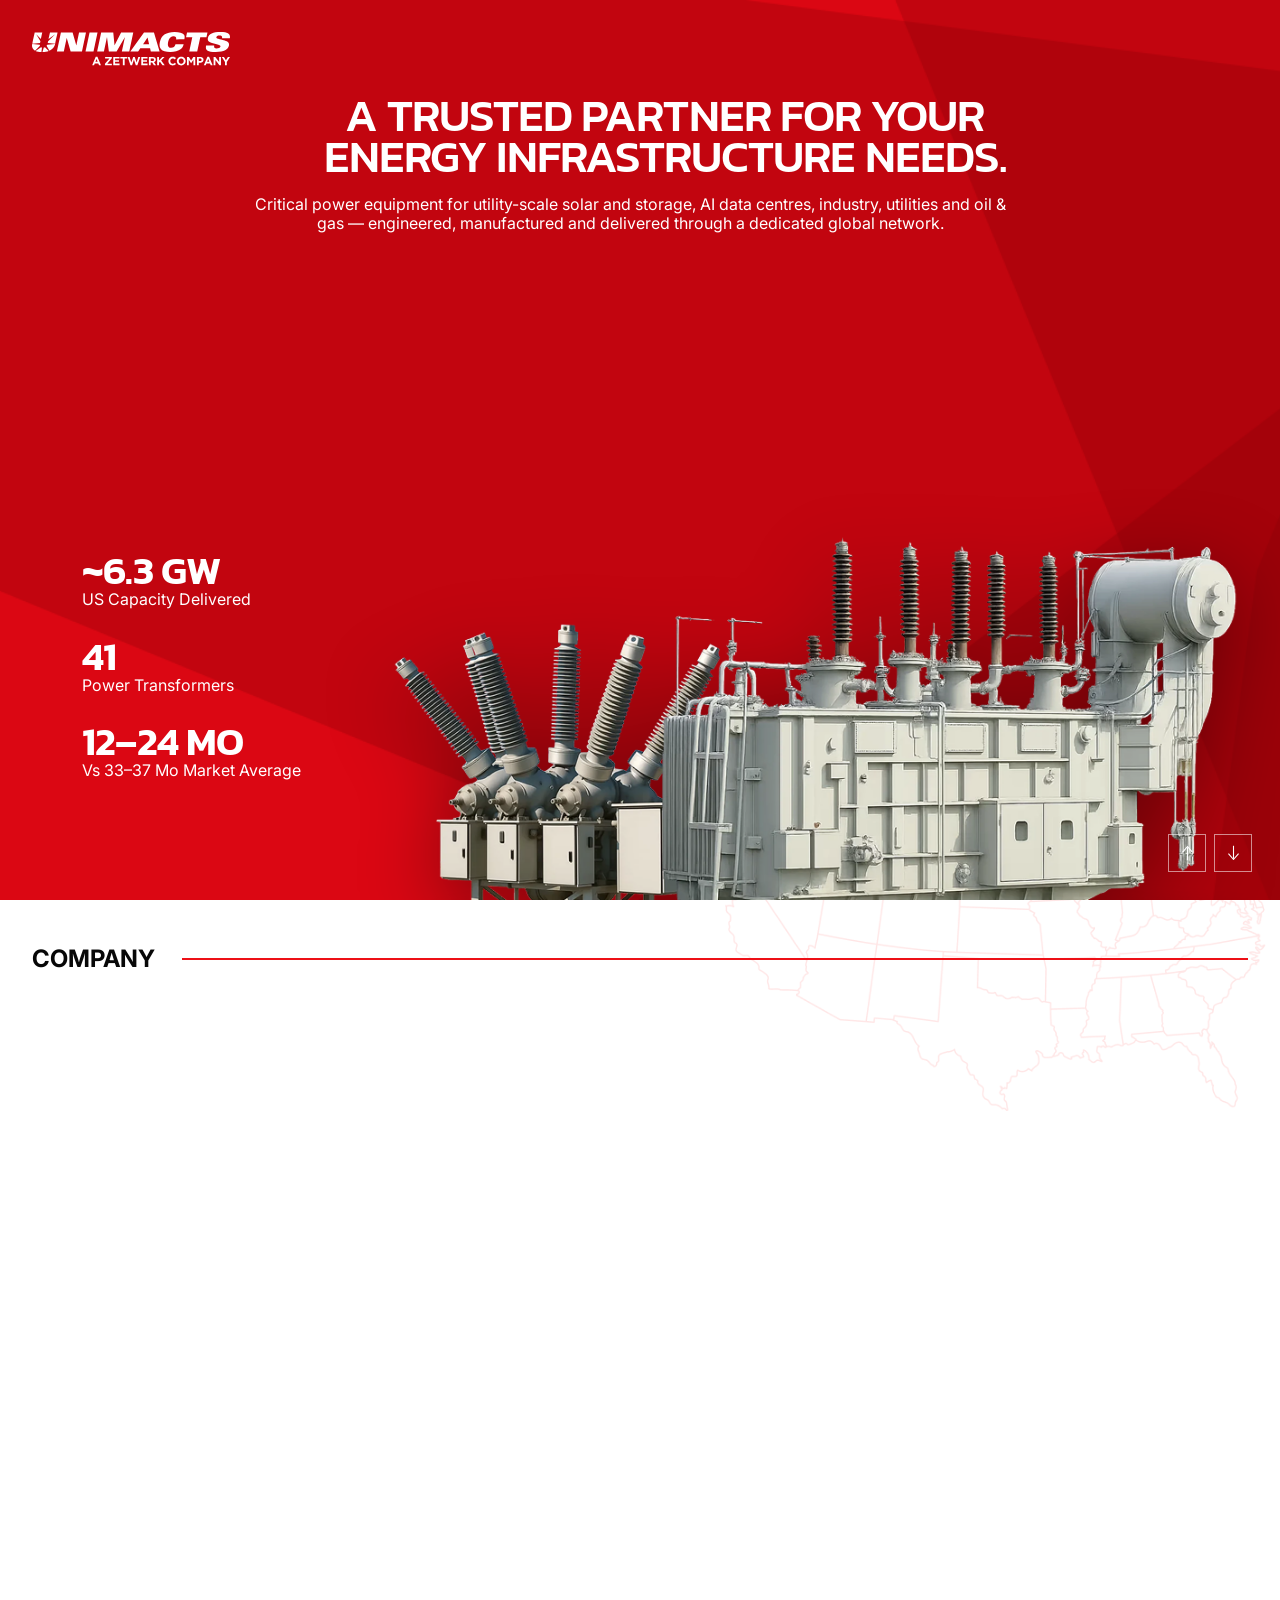
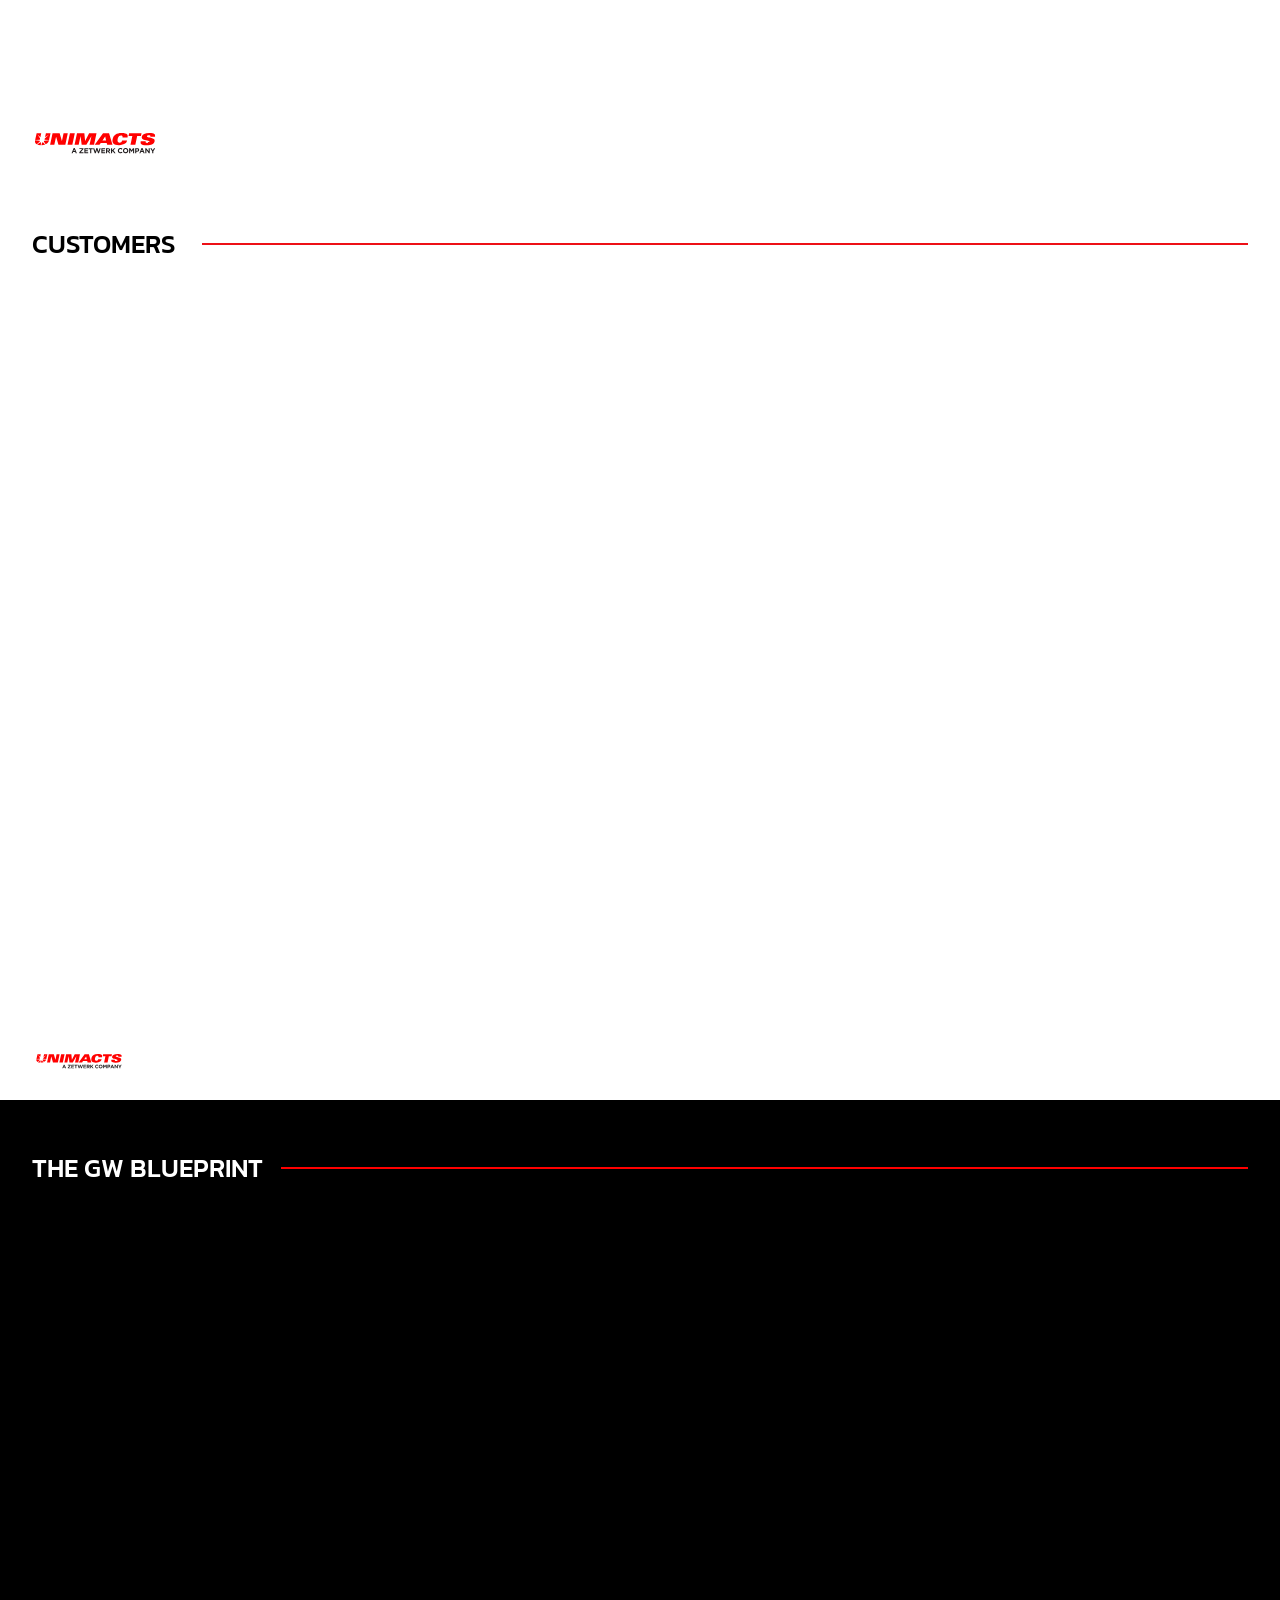
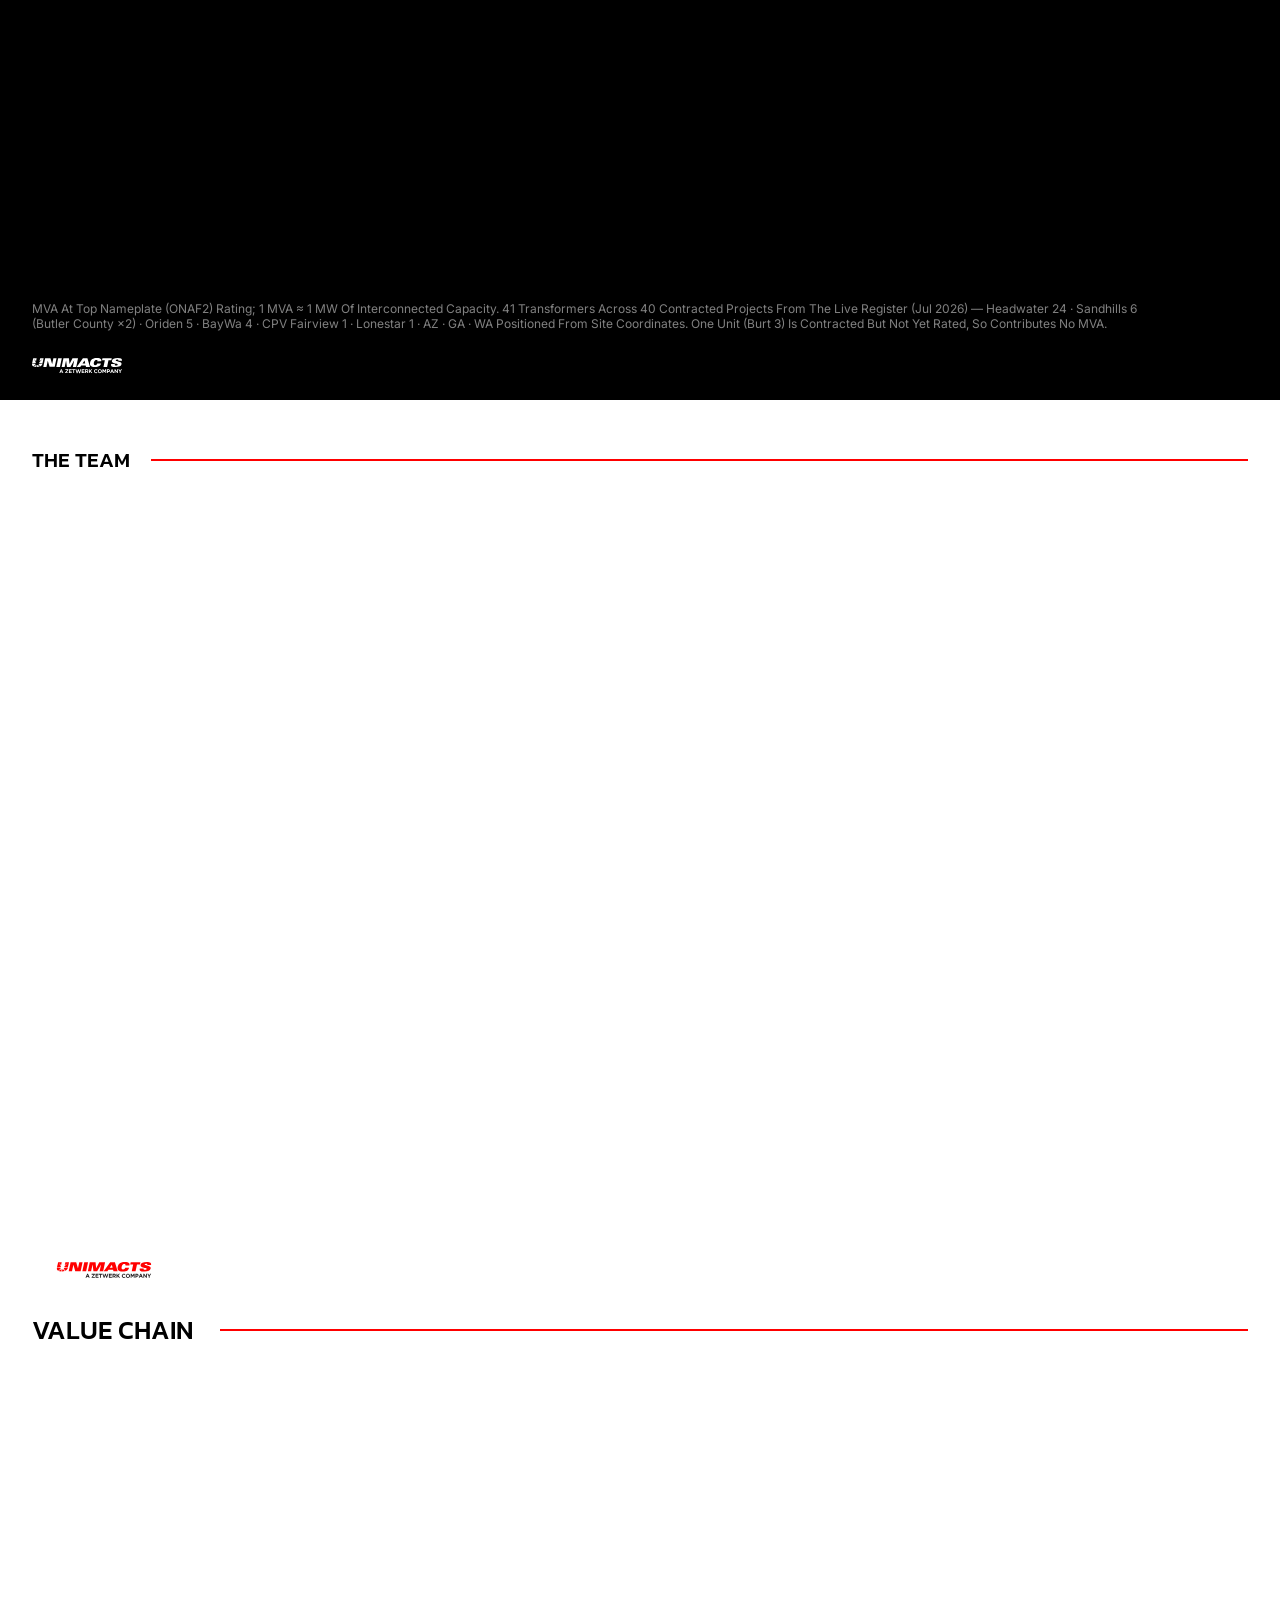
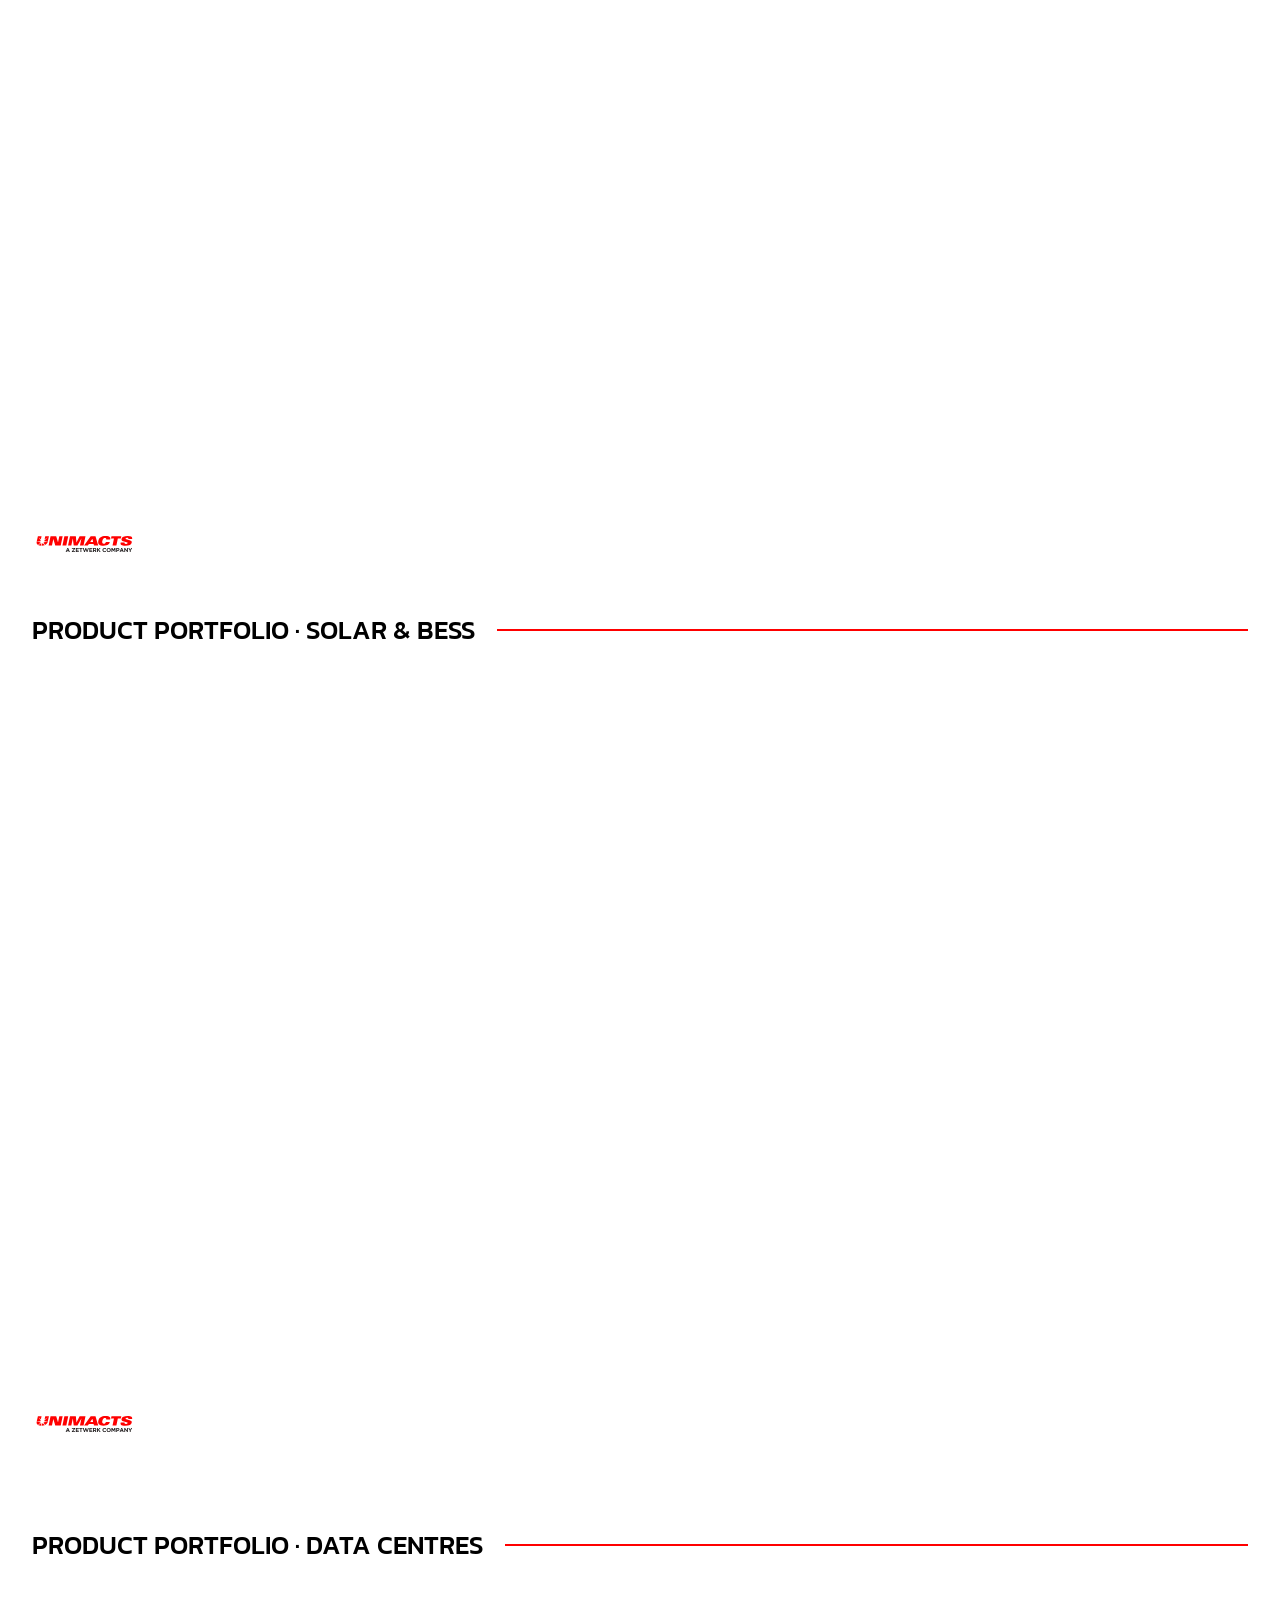
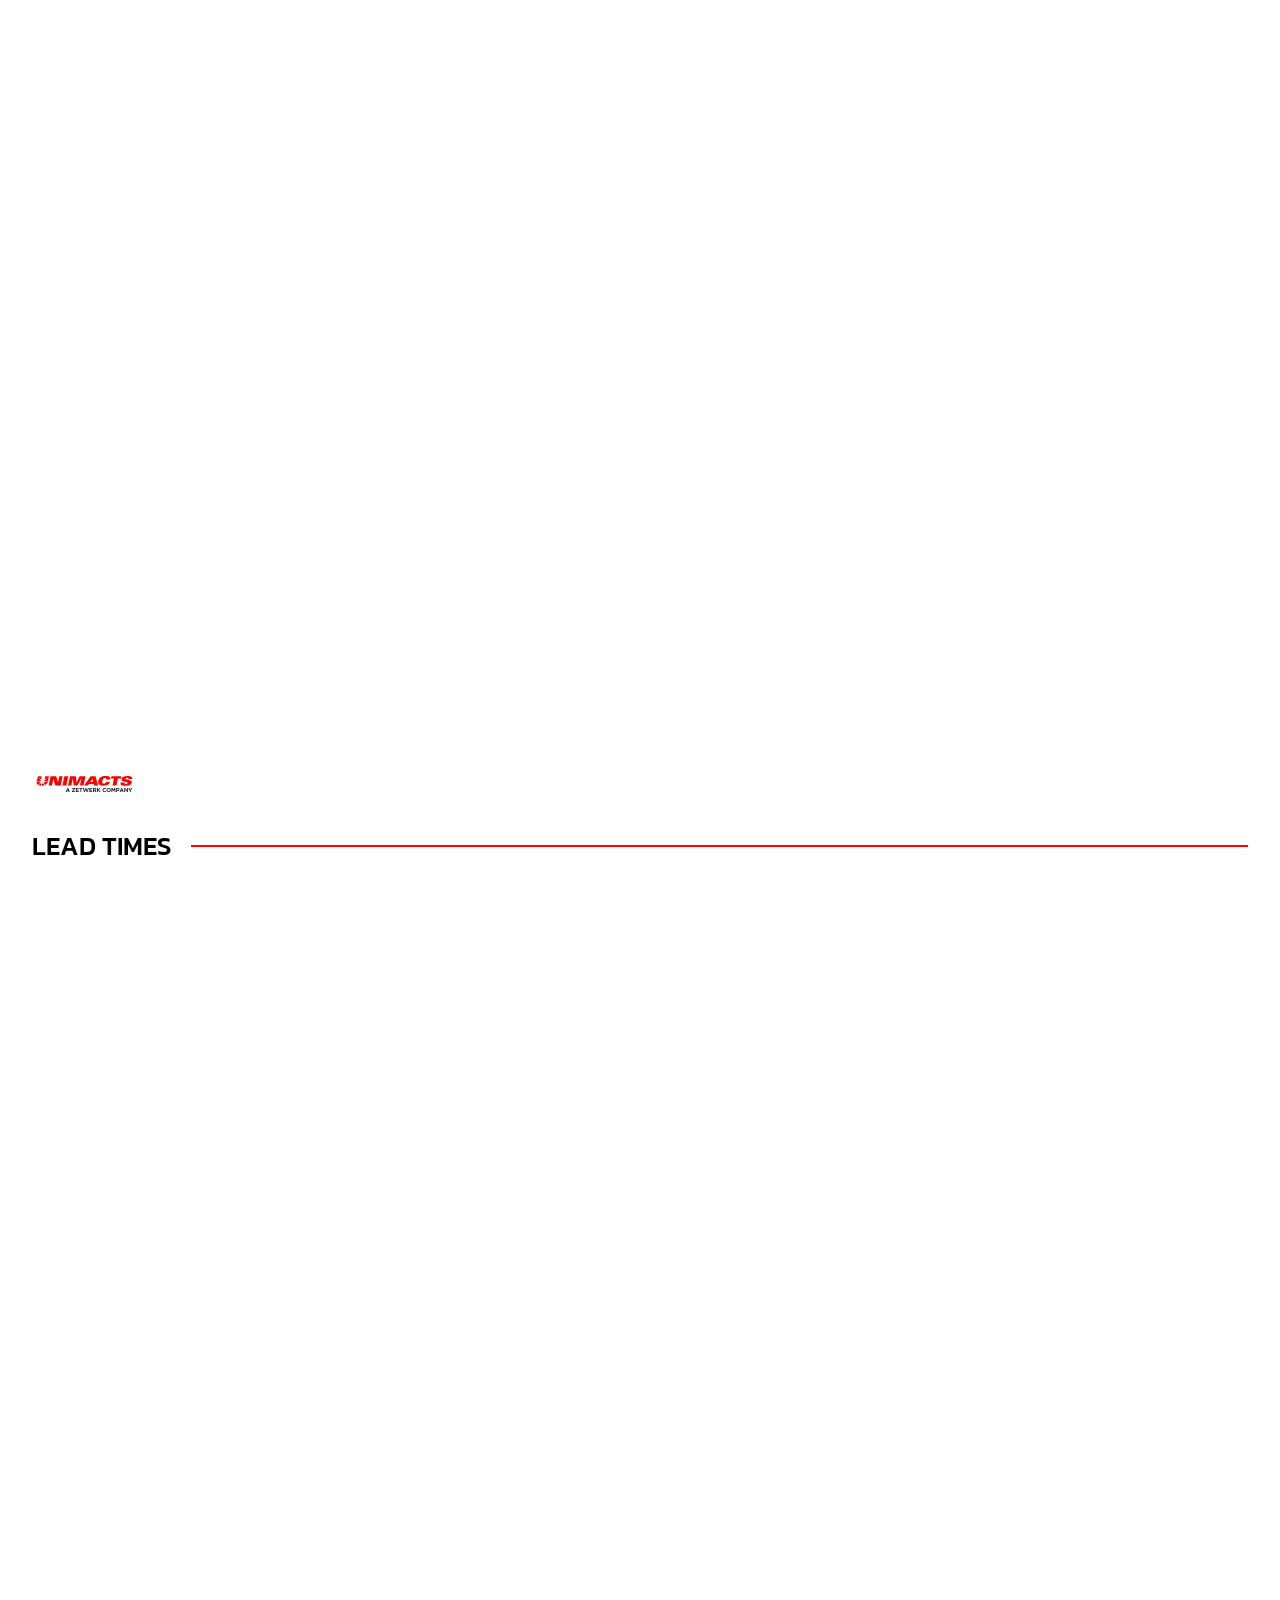
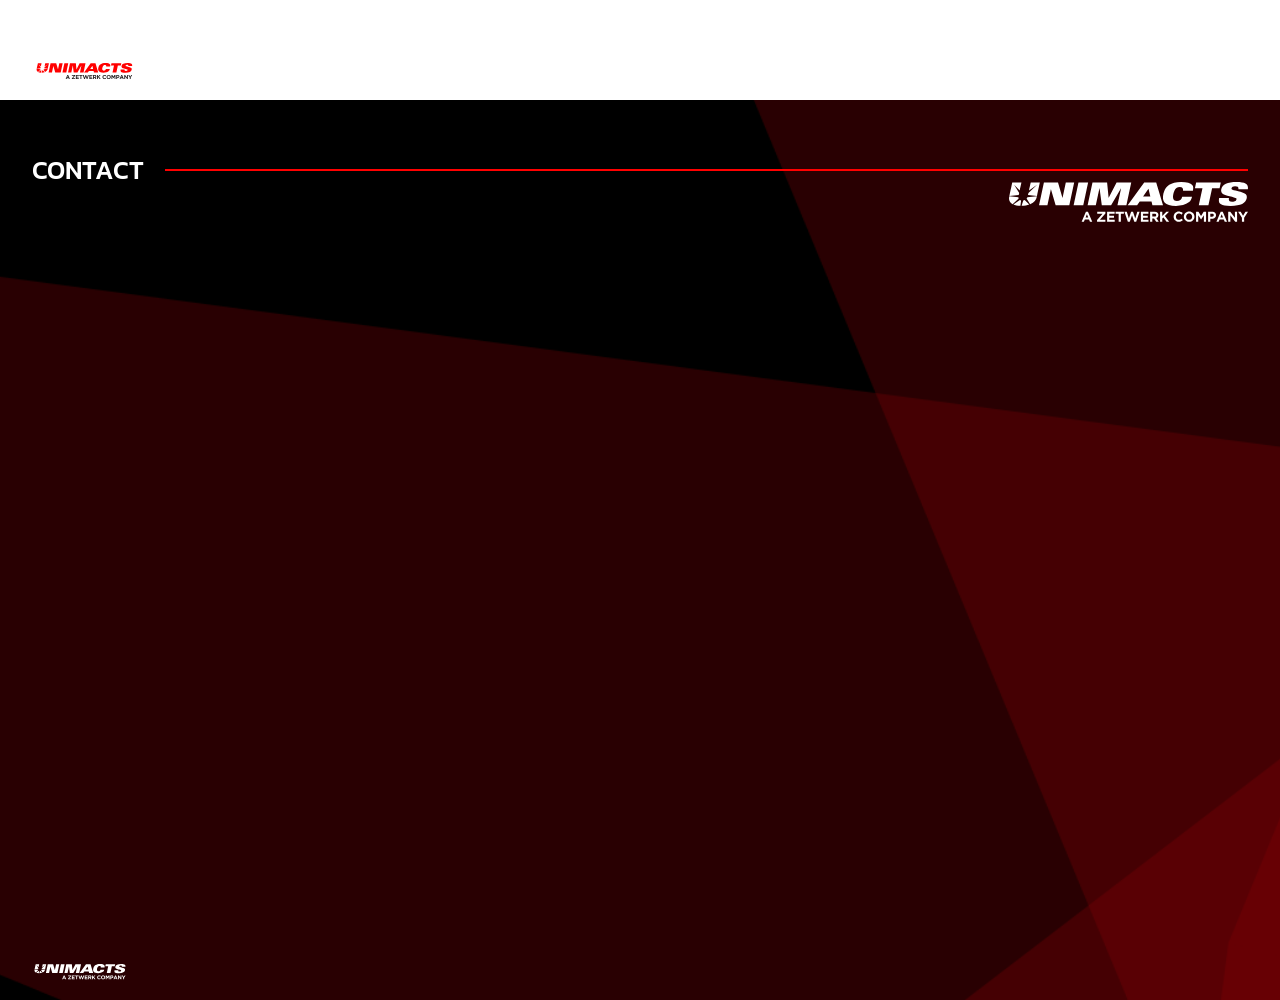
==== commit acf79203: "changes 2.0" ====
--- a/index.html
+++ b/index.html
@@ -1,14 +1,18 @@
 <!DOCTYPE html>
 <html lang="en">
+
 <head>
   <meta charset="UTF-8" />
   <meta name="viewport" content="width=device-width, initial-scale=1.0" />
   <title>Unimacts – Energy Infrastructure</title>
   <link rel="preconnect" href="https://fonts.googleapis.com" />
   <link rel="preconnect" href="https://fonts.gstatic.com" crossorigin />
-  <link href="https://fonts.googleapis.com/css2?family=Kanit:wght@400;500;600&family=Inter:wght@400;500;600;700;800&display=swap" rel="stylesheet" />
+  <link
+    href="https://fonts.googleapis.com/css2?family=Kanit:wght@400;500;600&family=Inter:wght@400;500;600;700;800&display=swap"
+    rel="stylesheet" />
   <link rel="stylesheet" href="style.css" />
 </head>
+
 <body>
 
   <!-- Scroll progress bar -->
@@ -18,14 +22,16 @@
   <div class="arrow-nav">
     <button class="arrow-btn" id="nav-prev" aria-label="Previous section">
       <svg width="13" height="16" viewBox="0 0 18 22" fill="none" xmlns="http://www.w3.org/2000/svg">
-        <line x1="9" y1="21" x2="9" y2="3" stroke="currentColor" stroke-width="1.5"/>
-        <polyline points="2,10 9,2 16,10" fill="none" stroke="currentColor" stroke-width="1.5" stroke-linejoin="round"/>
+        <line x1="9" y1="21" x2="9" y2="3" stroke="currentColor" stroke-width="1.5" />
+        <polyline points="2,10 9,2 16,10" fill="none" stroke="currentColor" stroke-width="1.5"
+          stroke-linejoin="round" />
       </svg>
     </button>
     <button class="arrow-btn" id="nav-next" aria-label="Next section">
       <svg width="13" height="16" viewBox="0 0 18 22" fill="none" xmlns="http://www.w3.org/2000/svg">
-        <line x1="9" y1="1" x2="9" y2="19" stroke="currentColor" stroke-width="1.5"/>
-        <polyline points="2,12 9,20 16,12" fill="none" stroke="currentColor" stroke-width="1.5" stroke-linejoin="round"/>
+        <line x1="9" y1="1" x2="9" y2="19" stroke="currentColor" stroke-width="1.5" />
+        <polyline points="2,12 9,20 16,12" fill="none" stroke="currentColor" stroke-width="1.5"
+          stroke-linejoin="round" />
       </svg>
     </button>
   </div>
@@ -52,34 +58,86 @@
 
       <header class="hero-header">
         <svg xmlns="http://www.w3.org/2000/svg" width="198" height="34" viewBox="0 0 198 34" fill="none">
-          <path d="M63.7257 24.864H65.4055L68.9582 33.2428H67.0555L66.2974 31.3797H62.7942L62.0361 33.2428H60.178L63.7307 24.864H63.7257ZM65.6383 29.7595L64.5384 27.064L63.4383 29.7595H65.6433H65.6383Z" fill="white"/>
-          <path d="M72.947 31.8505L77.5056 26.5288H73.0907V24.9284H79.8493V26.3158L75.2907 31.6374H79.8493V33.2428H72.947V31.8554V31.8505Z" fill="white"/>
-          <path d="M81.2761 24.9234H87.5144V26.5536H83.0748V28.2383H86.9793V29.8685H83.0748V31.6126H87.5739V33.2428H81.2761V24.9284V24.9234Z" fill="white"/>
-          <path d="M90.8393 26.6081H88.3171V24.9234H95.1847V26.6081H92.6626V33.2378H90.8393V26.6081Z" fill="white"/>
-          <path d="M95.6456 24.9234H97.5979L99.3123 30.5523L101.17 24.8937H102.731L104.589 30.5523L106.304 24.9234H108.206L105.377 33.2973H103.792L101.924 27.8567L100.056 33.2973H98.4699L95.6406 24.9234H95.6456Z" fill="white"/>
-          <path d="M109.267 24.9234H115.505V26.5536H111.065V28.2383H114.97V29.8685H111.065V31.6126H115.564V33.2428H109.272V24.9284L109.267 24.9234Z" fill="white"/>
-          <path d="M116.902 24.9234H120.688C121.738 24.9234 122.541 25.2058 123.101 25.7657C123.577 26.2414 123.809 26.8756 123.809 27.6635V27.6883C123.809 28.3621 123.646 28.9121 123.319 29.3333C122.992 29.7545 122.561 30.0666 122.036 30.2648L124.057 33.2378H121.927L120.148 30.577H118.716V33.2378H116.892V24.9234H116.897H116.902ZM120.574 28.9617C121.025 28.9617 121.367 28.8527 121.609 28.6396C121.852 28.4266 121.971 28.1392 121.971 27.7824V27.7577C121.971 27.3613 121.847 27.0639 121.595 26.8657C121.342 26.6675 120.99 26.5684 120.539 26.5684H118.726V28.9568H120.574V28.9617Z" fill="white"/>
-          <path d="M125.162 24.9234H126.986V28.5604L130.35 24.9234H132.55L129.176 28.4514L132.704 33.2378H130.513L127.947 29.6951L126.986 30.691V33.2329H125.162V24.9185V24.9234Z" fill="white"/>
-          <path d="M140.647 33.3815C140.037 33.3815 139.477 33.2725 138.952 33.0495C138.432 32.8265 137.981 32.5243 137.604 32.1428C137.228 31.7612 136.93 31.3054 136.717 30.7802C136.504 30.2599 136.4 29.7 136.4 29.1054V29.0807C136.4 28.4861 136.509 27.9311 136.717 27.4108C136.93 26.8906 137.228 26.4347 137.604 26.0433C137.981 25.6518 138.437 25.3446 138.967 25.1167C139.497 24.8937 140.082 24.7797 140.716 24.7797C141.102 24.7797 141.454 24.8094 141.776 24.8738C142.098 24.9383 142.386 25.0275 142.643 25.1365C142.901 25.2455 143.144 25.3793 143.367 25.5378C143.585 25.6964 143.793 25.8698 143.981 26.0581L142.822 27.4009C142.5 27.1086 142.168 26.8806 141.831 26.7122C141.494 26.5437 141.117 26.4644 140.701 26.4644C140.354 26.4644 140.032 26.5338 139.735 26.6676C139.438 26.8014 139.185 26.9896 138.972 27.2274C138.759 27.4653 138.595 27.7428 138.476 28.0549C138.357 28.3671 138.298 28.7041 138.298 29.0608V29.0856C138.298 29.4423 138.357 29.7793 138.476 30.0964C138.595 30.4135 138.759 30.691 138.967 30.9288C139.175 31.1667 139.428 31.355 139.725 31.4937C140.022 31.6324 140.349 31.7018 140.701 31.7018C141.177 31.7018 141.573 31.6126 141.9 31.4392C142.227 31.2657 142.554 31.0279 142.876 30.7257L144.036 31.9C143.823 32.1329 143.6 32.336 143.372 32.5194C143.144 32.7027 142.891 32.8563 142.624 32.9901C142.351 33.1238 142.054 33.223 141.732 33.2874C141.41 33.3568 141.048 33.3914 140.647 33.3914V33.3815Z" fill="white"/>
-          <path d="M149.229 33.3815C148.589 33.3815 148 33.2676 147.465 33.0446C146.924 32.8217 146.464 32.5144 146.072 32.1329C145.681 31.7464 145.379 31.3005 145.161 30.7802C144.947 30.2599 144.833 29.705 144.833 29.1104V29.0856C144.833 28.491 144.943 27.936 145.165 27.4157C145.388 26.8955 145.691 26.4397 146.082 26.0482C146.474 25.6568 146.939 25.3495 147.479 25.1216C148.02 24.8986 148.609 24.7847 149.248 24.7847C149.888 24.7847 150.477 24.8986 151.012 25.1216C151.552 25.3446 152.013 25.6518 152.405 26.0334C152.796 26.4198 153.098 26.8658 153.316 27.386C153.534 27.9063 153.643 28.4613 153.643 29.0559V29.0807C153.643 29.6753 153.534 30.2302 153.311 30.7505C153.088 31.2708 152.786 31.7266 152.395 32.1181C152.003 32.5095 151.542 32.8167 150.997 33.0446C150.457 33.2676 149.868 33.3815 149.229 33.3815ZM149.248 31.6919C149.61 31.6919 149.947 31.6225 150.254 31.4888C150.561 31.355 150.824 31.1667 151.042 30.9289C151.26 30.691 151.429 30.4135 151.552 30.1014C151.676 29.7892 151.736 29.4522 151.736 29.0955V29.0707C151.736 28.714 151.676 28.377 151.552 28.0599C151.429 27.7428 151.255 27.4653 151.032 27.2275C150.809 26.9896 150.542 26.8014 150.234 26.6626C149.927 26.5239 149.59 26.4545 149.229 26.4545C148.867 26.4545 148.52 26.5239 148.218 26.6577C147.915 26.7915 147.653 26.9798 147.435 27.2176C147.217 27.4554 147.048 27.7329 146.924 28.045C146.801 28.3572 146.741 28.6941 146.741 29.0509V29.0757C146.741 29.4325 146.801 29.7694 146.924 30.0865C147.048 30.4036 147.222 30.6811 147.445 30.9189C147.668 31.1568 147.935 31.3451 148.238 31.4838C148.54 31.6225 148.877 31.6919 149.248 31.6919Z" fill="white"/>
-          <path d="M154.966 24.9234H156.933L159.114 28.4414L161.294 24.9234H163.261V33.2378H161.462V27.8072L159.128 31.3599H159.084L156.775 27.8419V33.2378H154.976V24.9234H154.966Z" fill="white"/>
-          <path d="M164.946 24.9234H168.33C168.825 24.9234 169.271 24.9928 169.663 25.1315C170.054 25.2703 170.386 25.4685 170.659 25.7162C170.931 25.9689 171.144 26.2761 171.288 26.623C171.432 26.9698 171.506 27.3662 171.506 27.7923V27.8171C171.506 28.3027 171.417 28.7239 171.243 29.0905C171.07 29.4572 170.832 29.7595 170.53 30.0023C170.228 30.2451 169.871 30.4333 169.464 30.5523C169.058 30.6761 168.622 30.7356 168.156 30.7356H166.774V33.2329H164.951V24.9185L164.946 24.9234ZM168.211 29.1153C168.667 29.1153 169.023 28.9964 169.276 28.7536C169.529 28.5108 169.653 28.2135 169.653 27.8567V27.832C169.653 27.4207 169.524 27.1086 169.256 26.8955C168.994 26.6824 168.632 26.5734 168.176 26.5734H166.769V29.1153H168.211Z" fill="white"/>
-          <path d="M175.396 24.864H177.075L180.628 33.2428H178.725L177.967 31.3797H174.464L173.706 33.2428H171.848L175.401 24.864H175.396ZM177.313 29.7595L176.213 27.064L175.113 29.7595H177.318H177.313Z" fill="white"/>
-          <path d="M181.609 24.9234H183.289L187.168 30.0419V24.9234H188.967V33.2378H187.416L183.403 27.9509V33.2378H181.604V24.9234H181.609Z" fill="white"/>
-          <path d="M192.996 29.9626L189.81 24.9234H191.94L193.917 28.2631L195.929 24.9234H198L194.814 29.9279V33.2428H192.991V29.9675L192.996 29.9626Z" fill="white"/>
-          <path d="M44.2576 13.1802L40.596 0.505418H28.9122L24.8838 19.5275H31.8158L34.6847 5.98064H34.7392L38.6437 19.5225H49.9608L53.9892 0.500458H47.0572L44.3716 13.1752H44.2576V13.1802Z" fill="white"/>
-          <path d="M65.5342 0.505402H57.5567L53.5283 19.5275H61.5107L65.5342 0.505402Z" fill="white"/>
-          <path d="M76.8661 19.5275H84.586L92.8162 5.22254H92.8707L89.8432 19.5325H97.2459L101.274 0.510376H89.1197L82.5842 13.2595H82.5297L81.2661 0.510376H69.1612L65.1328 19.5325H71.9063L74.9387 5.22747H75.018L76.8711 19.5325L76.8661 19.5275Z" fill="white"/>
-          <path d="M121.951 0.505402H112.002L98.3213 19.5275H106.145L108.286 16.3662H118.077L118.8 19.5275H127.595L121.951 0.505402ZM115.555 5.56439L117.091 12.204H111.08L115.555 5.56439Z" fill="white"/>
-          <path d="M127.863 10.0189C126.574 16.1036 128.869 20.0279 138.372 20.0279C142.44 20.0279 146.355 19.1311 148.916 17.0748C150.685 15.6527 151.22 13.9879 151.637 12.2784H143.496C142.896 14.7311 141.479 15.8608 139.061 15.8608C135.964 15.8608 135.483 13.1752 136.152 10.014C136.222 9.67704 136.712 8.13108 136.955 7.52162C137.753 5.51982 139.309 4.16217 141.543 4.16217C143.654 4.16217 144.437 5.17792 144.199 7.42747C146.325 7.4027 148.461 7.38784 150.606 7.37297C151.196 7.37297 151.78 7.36305 152.36 7.36305C152.88 4.71711 152.717 3.58243 151.795 2.47748C150.477 0.896847 147.356 0 142.604 0C133.789 0 129.954 3.74594 128.556 7.67026C128.353 8.24503 127.912 9.73154 127.853 10.014L127.863 10.0189Z" fill="white"/>
-          <path d="M168.255 5.14323H174.479L175.46 0.505402H155.036L154.054 5.14323H160.278L157.231 19.5275H165.213L168.26 5.14323H168.255Z" fill="white"/>
-          <path d="M189.255 7.58107C187.02 6.94188 184.983 6.55045 184.532 6.01036C184.339 5.80225 184.314 5.43063 184.374 5.13829C184.582 4.16216 185.608 3.52792 187.287 3.52792C188.283 3.52792 189.041 3.66171 189.512 4.05811C190.008 4.4545 190.206 5.11351 190.037 6.16396H197.861C198.585 2.23964 196.618 0 188.561 0C180.975 0 176.773 1.87297 175.891 6.03513C175.827 6.33243 175.752 6.64955 175.752 6.97162C175.752 7.68514 175.98 8.76532 176.525 9.35496C178.596 11.5946 187.466 12.4915 188.283 13.7054C188.447 13.9433 188.516 14.2356 188.442 14.5775C188.12 16.1085 186.252 16.5 184.597 16.5C183.546 16.5 182.897 16.2374 182.476 15.7369C182.085 15.2365 182.035 14.4685 182.233 13.418H174.092C173.503 16.946 173.349 20.0329 183.641 20.0329C192.277 20.0329 196.097 17.6099 196.9 13.8392C197.291 11.9959 196.761 10.9554 196.152 10.3063C195.052 9.14188 190.657 7.97747 189.259 7.58107H189.255Z" fill="white"/>
-          <path d="M7.79419 12.7639L0.232924 12.0455L0.143739 12.4667C-0.297252 14.5279 0.173457 17.0846 3.01265 18.6306L8.00229 13.8491C7.87346 13.5121 7.8041 13.1455 7.79419 12.7639Z" fill="white"/>
-          <path d="M9.00313 15.1324L3.60718 18.9329C5.01934 19.5572 6.93691 19.9536 9.46394 19.9982L9.99908 15.5883C9.61755 15.4941 9.29052 15.3306 9.00809 15.1324H9.00313Z" fill="white"/>
-          <path d="M11.8076 15.5833L10.45 20.0031C12.9968 19.9536 15.0828 19.5621 16.7626 18.9378L12.9918 15.1324C12.6153 15.3356 12.2189 15.4892 11.8076 15.5833Z" fill="white"/>
-          <path d="M15.2267 12.7639C15.0483 13.1504 14.8204 13.5171 14.5479 13.8491L17.4961 18.6306C20.9992 17.0846 22.56 14.5279 23.001 12.4667L23.0902 12.0455L15.2267 12.7639Z" fill="white"/>
-          <path d="M16.1086 9.18153C15.9698 9.83558 15.8361 10.445 15.7271 10.9603L23.1694 11.664C24.1059 7.2937 25.5577 0.505402 25.5577 0.505402H17.9815C17.9815 0.505402 17.2581 3.85495 16.5743 7.04099L23.2536 2.33378L16.1135 9.17657L16.1086 9.18153Z" fill="white"/>
-          <path d="M8.43343 9.18155L4.22172 2.33876L8.88931 7.04596C9.56814 3.85497 10.2767 0.510376 10.2767 0.510376H2.70055C2.70055 0.510376 1.24874 7.29369 0.312256 11.6689L8.05685 10.9653C8.16586 10.445 8.2947 9.84056 8.43839 9.18651L8.43343 9.18155Z" fill="white"/>
+          <path
+            d="M63.7257 24.864H65.4055L68.9582 33.2428H67.0555L66.2974 31.3797H62.7942L62.0361 33.2428H60.178L63.7307 24.864H63.7257ZM65.6383 29.7595L64.5384 27.064L63.4383 29.7595H65.6433H65.6383Z"
+            fill="white" />
+          <path
+            d="M72.947 31.8505L77.5056 26.5288H73.0907V24.9284H79.8493V26.3158L75.2907 31.6374H79.8493V33.2428H72.947V31.8554V31.8505Z"
+            fill="white" />
+          <path
+            d="M81.2761 24.9234H87.5144V26.5536H83.0748V28.2383H86.9793V29.8685H83.0748V31.6126H87.5739V33.2428H81.2761V24.9284V24.9234Z"
+            fill="white" />
+          <path d="M90.8393 26.6081H88.3171V24.9234H95.1847V26.6081H92.6626V33.2378H90.8393V26.6081Z" fill="white" />
+          <path
+            d="M95.6456 24.9234H97.5979L99.3123 30.5523L101.17 24.8937H102.731L104.589 30.5523L106.304 24.9234H108.206L105.377 33.2973H103.792L101.924 27.8567L100.056 33.2973H98.4699L95.6406 24.9234H95.6456Z"
+            fill="white" />
+          <path
+            d="M109.267 24.9234H115.505V26.5536H111.065V28.2383H114.97V29.8685H111.065V31.6126H115.564V33.2428H109.272V24.9284L109.267 24.9234Z"
+            fill="white" />
+          <path
+            d="M116.902 24.9234H120.688C121.738 24.9234 122.541 25.2058 123.101 25.7657C123.577 26.2414 123.809 26.8756 123.809 27.6635V27.6883C123.809 28.3621 123.646 28.9121 123.319 29.3333C122.992 29.7545 122.561 30.0666 122.036 30.2648L124.057 33.2378H121.927L120.148 30.577H118.716V33.2378H116.892V24.9234H116.897H116.902ZM120.574 28.9617C121.025 28.9617 121.367 28.8527 121.609 28.6396C121.852 28.4266 121.971 28.1392 121.971 27.7824V27.7577C121.971 27.3613 121.847 27.0639 121.595 26.8657C121.342 26.6675 120.99 26.5684 120.539 26.5684H118.726V28.9568H120.574V28.9617Z"
+            fill="white" />
+          <path
+            d="M125.162 24.9234H126.986V28.5604L130.35 24.9234H132.55L129.176 28.4514L132.704 33.2378H130.513L127.947 29.6951L126.986 30.691V33.2329H125.162V24.9185V24.9234Z"
+            fill="white" />
+          <path
+            d="M140.647 33.3815C140.037 33.3815 139.477 33.2725 138.952 33.0495C138.432 32.8265 137.981 32.5243 137.604 32.1428C137.228 31.7612 136.93 31.3054 136.717 30.7802C136.504 30.2599 136.4 29.7 136.4 29.1054V29.0807C136.4 28.4861 136.509 27.9311 136.717 27.4108C136.93 26.8906 137.228 26.4347 137.604 26.0433C137.981 25.6518 138.437 25.3446 138.967 25.1167C139.497 24.8937 140.082 24.7797 140.716 24.7797C141.102 24.7797 141.454 24.8094 141.776 24.8738C142.098 24.9383 142.386 25.0275 142.643 25.1365C142.901 25.2455 143.144 25.3793 143.367 25.5378C143.585 25.6964 143.793 25.8698 143.981 26.0581L142.822 27.4009C142.5 27.1086 142.168 26.8806 141.831 26.7122C141.494 26.5437 141.117 26.4644 140.701 26.4644C140.354 26.4644 140.032 26.5338 139.735 26.6676C139.438 26.8014 139.185 26.9896 138.972 27.2274C138.759 27.4653 138.595 27.7428 138.476 28.0549C138.357 28.3671 138.298 28.7041 138.298 29.0608V29.0856C138.298 29.4423 138.357 29.7793 138.476 30.0964C138.595 30.4135 138.759 30.691 138.967 30.9288C139.175 31.1667 139.428 31.355 139.725 31.4937C140.022 31.6324 140.349 31.7018 140.701 31.7018C141.177 31.7018 141.573 31.6126 141.9 31.4392C142.227 31.2657 142.554 31.0279 142.876 30.7257L144.036 31.9C143.823 32.1329 143.6 32.336 143.372 32.5194C143.144 32.7027 142.891 32.8563 142.624 32.9901C142.351 33.1238 142.054 33.223 141.732 33.2874C141.41 33.3568 141.048 33.3914 140.647 33.3914V33.3815Z"
+            fill="white" />
+          <path
+            d="M149.229 33.3815C148.589 33.3815 148 33.2676 147.465 33.0446C146.924 32.8217 146.464 32.5144 146.072 32.1329C145.681 31.7464 145.379 31.3005 145.161 30.7802C144.947 30.2599 144.833 29.705 144.833 29.1104V29.0856C144.833 28.491 144.943 27.936 145.165 27.4157C145.388 26.8955 145.691 26.4397 146.082 26.0482C146.474 25.6568 146.939 25.3495 147.479 25.1216C148.02 24.8986 148.609 24.7847 149.248 24.7847C149.888 24.7847 150.477 24.8986 151.012 25.1216C151.552 25.3446 152.013 25.6518 152.405 26.0334C152.796 26.4198 153.098 26.8658 153.316 27.386C153.534 27.9063 153.643 28.4613 153.643 29.0559V29.0807C153.643 29.6753 153.534 30.2302 153.311 30.7505C153.088 31.2708 152.786 31.7266 152.395 32.1181C152.003 32.5095 151.542 32.8167 150.997 33.0446C150.457 33.2676 149.868 33.3815 149.229 33.3815ZM149.248 31.6919C149.61 31.6919 149.947 31.6225 150.254 31.4888C150.561 31.355 150.824 31.1667 151.042 30.9289C151.26 30.691 151.429 30.4135 151.552 30.1014C151.676 29.7892 151.736 29.4522 151.736 29.0955V29.0707C151.736 28.714 151.676 28.377 151.552 28.0599C151.429 27.7428 151.255 27.4653 151.032 27.2275C150.809 26.9896 150.542 26.8014 150.234 26.6626C149.927 26.5239 149.59 26.4545 149.229 26.4545C148.867 26.4545 148.52 26.5239 148.218 26.6577C147.915 26.7915 147.653 26.9798 147.435 27.2176C147.217 27.4554 147.048 27.7329 146.924 28.045C146.801 28.3572 146.741 28.6941 146.741 29.0509V29.0757C146.741 29.4325 146.801 29.7694 146.924 30.0865C147.048 30.4036 147.222 30.6811 147.445 30.9189C147.668 31.1568 147.935 31.3451 148.238 31.4838C148.54 31.6225 148.877 31.6919 149.248 31.6919Z"
+            fill="white" />
+          <path
+            d="M154.966 24.9234H156.933L159.114 28.4414L161.294 24.9234H163.261V33.2378H161.462V27.8072L159.128 31.3599H159.084L156.775 27.8419V33.2378H154.976V24.9234H154.966Z"
+            fill="white" />
+          <path
+            d="M164.946 24.9234H168.33C168.825 24.9234 169.271 24.9928 169.663 25.1315C170.054 25.2703 170.386 25.4685 170.659 25.7162C170.931 25.9689 171.144 26.2761 171.288 26.623C171.432 26.9698 171.506 27.3662 171.506 27.7923V27.8171C171.506 28.3027 171.417 28.7239 171.243 29.0905C171.07 29.4572 170.832 29.7595 170.53 30.0023C170.228 30.2451 169.871 30.4333 169.464 30.5523C169.058 30.6761 168.622 30.7356 168.156 30.7356H166.774V33.2329H164.951V24.9185L164.946 24.9234ZM168.211 29.1153C168.667 29.1153 169.023 28.9964 169.276 28.7536C169.529 28.5108 169.653 28.2135 169.653 27.8567V27.832C169.653 27.4207 169.524 27.1086 169.256 26.8955C168.994 26.6824 168.632 26.5734 168.176 26.5734H166.769V29.1153H168.211Z"
+            fill="white" />
+          <path
+            d="M175.396 24.864H177.075L180.628 33.2428H178.725L177.967 31.3797H174.464L173.706 33.2428H171.848L175.401 24.864H175.396ZM177.313 29.7595L176.213 27.064L175.113 29.7595H177.318H177.313Z"
+            fill="white" />
+          <path
+            d="M181.609 24.9234H183.289L187.168 30.0419V24.9234H188.967V33.2378H187.416L183.403 27.9509V33.2378H181.604V24.9234H181.609Z"
+            fill="white" />
+          <path
+            d="M192.996 29.9626L189.81 24.9234H191.94L193.917 28.2631L195.929 24.9234H198L194.814 29.9279V33.2428H192.991V29.9675L192.996 29.9626Z"
+            fill="white" />
+          <path
+            d="M44.2576 13.1802L40.596 0.505418H28.9122L24.8838 19.5275H31.8158L34.6847 5.98064H34.7392L38.6437 19.5225H49.9608L53.9892 0.500458H47.0572L44.3716 13.1752H44.2576V13.1802Z"
+            fill="white" />
+          <path d="M65.5342 0.505402H57.5567L53.5283 19.5275H61.5107L65.5342 0.505402Z" fill="white" />
+          <path
+            d="M76.8661 19.5275H84.586L92.8162 5.22254H92.8707L89.8432 19.5325H97.2459L101.274 0.510376H89.1197L82.5842 13.2595H82.5297L81.2661 0.510376H69.1612L65.1328 19.5325H71.9063L74.9387 5.22747H75.018L76.8711 19.5325L76.8661 19.5275Z"
+            fill="white" />
+          <path
+            d="M121.951 0.505402H112.002L98.3213 19.5275H106.145L108.286 16.3662H118.077L118.8 19.5275H127.595L121.951 0.505402ZM115.555 5.56439L117.091 12.204H111.08L115.555 5.56439Z"
+            fill="white" />
+          <path
+            d="M127.863 10.0189C126.574 16.1036 128.869 20.0279 138.372 20.0279C142.44 20.0279 146.355 19.1311 148.916 17.0748C150.685 15.6527 151.22 13.9879 151.637 12.2784H143.496C142.896 14.7311 141.479 15.8608 139.061 15.8608C135.964 15.8608 135.483 13.1752 136.152 10.014C136.222 9.67704 136.712 8.13108 136.955 7.52162C137.753 5.51982 139.309 4.16217 141.543 4.16217C143.654 4.16217 144.437 5.17792 144.199 7.42747C146.325 7.4027 148.461 7.38784 150.606 7.37297C151.196 7.37297 151.78 7.36305 152.36 7.36305C152.88 4.71711 152.717 3.58243 151.795 2.47748C150.477 0.896847 147.356 0 142.604 0C133.789 0 129.954 3.74594 128.556 7.67026C128.353 8.24503 127.912 9.73154 127.853 10.014L127.863 10.0189Z"
+            fill="white" />
+          <path
+            d="M168.255 5.14323H174.479L175.46 0.505402H155.036L154.054 5.14323H160.278L157.231 19.5275H165.213L168.26 5.14323H168.255Z"
+            fill="white" />
+          <path
+            d="M189.255 7.58107C187.02 6.94188 184.983 6.55045 184.532 6.01036C184.339 5.80225 184.314 5.43063 184.374 5.13829C184.582 4.16216 185.608 3.52792 187.287 3.52792C188.283 3.52792 189.041 3.66171 189.512 4.05811C190.008 4.4545 190.206 5.11351 190.037 6.16396H197.861C198.585 2.23964 196.618 0 188.561 0C180.975 0 176.773 1.87297 175.891 6.03513C175.827 6.33243 175.752 6.64955 175.752 6.97162C175.752 7.68514 175.98 8.76532 176.525 9.35496C178.596 11.5946 187.466 12.4915 188.283 13.7054C188.447 13.9433 188.516 14.2356 188.442 14.5775C188.12 16.1085 186.252 16.5 184.597 16.5C183.546 16.5 182.897 16.2374 182.476 15.7369C182.085 15.2365 182.035 14.4685 182.233 13.418H174.092C173.503 16.946 173.349 20.0329 183.641 20.0329C192.277 20.0329 196.097 17.6099 196.9 13.8392C197.291 11.9959 196.761 10.9554 196.152 10.3063C195.052 9.14188 190.657 7.97747 189.259 7.58107H189.255Z"
+            fill="white" />
+          <path
+            d="M7.79419 12.7639L0.232924 12.0455L0.143739 12.4667C-0.297252 14.5279 0.173457 17.0846 3.01265 18.6306L8.00229 13.8491C7.87346 13.5121 7.8041 13.1455 7.79419 12.7639Z"
+            fill="white" />
+          <path
+            d="M9.00313 15.1324L3.60718 18.9329C5.01934 19.5572 6.93691 19.9536 9.46394 19.9982L9.99908 15.5883C9.61755 15.4941 9.29052 15.3306 9.00809 15.1324H9.00313Z"
+            fill="white" />
+          <path
+            d="M11.8076 15.5833L10.45 20.0031C12.9968 19.9536 15.0828 19.5621 16.7626 18.9378L12.9918 15.1324C12.6153 15.3356 12.2189 15.4892 11.8076 15.5833Z"
+            fill="white" />
+          <path
+            d="M15.2267 12.7639C15.0483 13.1504 14.8204 13.5171 14.5479 13.8491L17.4961 18.6306C20.9992 17.0846 22.56 14.5279 23.001 12.4667L23.0902 12.0455L15.2267 12.7639Z"
+            fill="white" />
+          <path
+            d="M16.1086 9.18153C15.9698 9.83558 15.8361 10.445 15.7271 10.9603L23.1694 11.664C24.1059 7.2937 25.5577 0.505402 25.5577 0.505402H17.9815C17.9815 0.505402 17.2581 3.85495 16.5743 7.04099L23.2536 2.33378L16.1135 9.17657L16.1086 9.18153Z"
+            fill="white" />
+          <path
+            d="M8.43343 9.18155L4.22172 2.33876L8.88931 7.04596C9.56814 3.85497 10.2767 0.510376 10.2767 0.510376H2.70055C2.70055 0.510376 1.24874 7.29369 0.312256 11.6689L8.05685 10.9653C8.16586 10.445 8.2947 9.84056 8.43839 9.18651L8.43343 9.18155Z"
+            fill="white" />
         </svg>
       </header>
 
@@ -106,34 +164,86 @@
         <!-- Bottom logo: separate absolutely positioned div -->
         <div class="bottom-logo">
           <svg xmlns="http://www.w3.org/2000/svg" width="140" height="23.61" viewBox="0 0 90 16" fill="none">
-            <path d="M28.9661 11.3019H29.7297L31.3445 15.1104H30.4796L30.1351 14.2636H28.5427L28.1981 15.1104H27.3535L28.9684 11.3019H28.9661ZM29.8355 13.5271L29.3355 12.3019L28.8355 13.5271H29.8378H29.8355Z" fill="white"/>
-            <path d="M33.1575 14.4776L35.2295 12.0586H33.2228V11.3312H36.2949V11.9618L34.2228 14.3807H36.2949V15.1104H33.1575V14.4798V14.4776Z" fill="white"/>
-            <path d="M36.9436 11.3289H39.7792V12.0698H37.7612V12.8356H39.5359V13.5766H37.7612V14.3694H39.8062V15.1104H36.9436V11.3311V11.3289Z" fill="white"/>
-            <path d="M41.2905 12.0946H40.144V11.3289H43.2657V12.0946H42.1193V15.1081H41.2905V12.0946Z" fill="white"/>
-            <path d="M43.4752 11.3288H44.3626L45.1418 13.8874L45.9864 11.3153H46.6959L47.5405 13.8874L48.3198 11.3288H49.1846L47.8986 15.1351H47.1779L46.3288 12.6622L45.4797 15.1351H44.7589L43.4729 11.3288H43.4752Z" fill="white"/>
-            <path d="M49.6665 11.3289H52.5021V12.0698H50.4841V12.8356H52.2588V13.5766H50.4841V14.3694H52.5291V15.1104H49.6688V11.3311L49.6665 11.3289Z" fill="white"/>
-            <path d="M53.1373 11.3289H54.858C55.3355 11.3289 55.7004 11.4572 55.9549 11.7117C56.1711 11.9279 56.2769 12.2162 56.2769 12.5743V12.5856C56.2769 12.8919 56.2026 13.1419 56.054 13.3333C55.9053 13.5248 55.7094 13.6667 55.4707 13.7568L56.3896 15.1081H55.4211L54.6125 13.8987H53.9617V15.1081H53.1328V11.3289H53.1351H53.1373ZM54.8062 13.1644C55.0112 13.1644 55.1666 13.1149 55.277 13.018C55.3873 12.9212 55.4414 12.7906 55.4414 12.6284V12.6171C55.4414 12.437 55.3851 12.3018 55.2702 12.2117C55.1553 12.1216 54.9954 12.0766 54.7905 12.0766H53.9661V13.1622H54.8062V13.1644Z" fill="white"/>
-            <path d="M56.8918 11.3289H57.7207V12.9821L59.25 11.3289H60.25L58.7162 12.9325L60.3198 15.1082H59.3243L58.1576 13.4978L57.7207 13.9505V15.1059H56.8918V11.3267V11.3289Z" fill="white"/>
-            <path d="M63.9302 15.1735C63.6531 15.1735 63.3987 15.1239 63.1599 15.0225C62.9234 14.9212 62.7185 14.7838 62.5473 14.6104C62.3761 14.437 62.241 14.2298 62.1441 13.991C62.0473 13.7545 62 13.5 62 13.2298V13.2185C62 12.9482 62.0496 12.696 62.1441 12.4595C62.241 12.223 62.3761 12.0158 62.5473 11.8379C62.7185 11.66 62.9257 11.5203 63.1667 11.4167C63.4077 11.3154 63.6734 11.2635 63.9617 11.2635C64.1374 11.2635 64.2973 11.2771 64.4437 11.3063C64.5901 11.3356 64.7207 11.3762 64.8378 11.4257C64.9549 11.4753 65.0653 11.5361 65.1667 11.6082C65.2658 11.6802 65.3604 11.759 65.446 11.8446L64.9189 12.455C64.7725 12.3221 64.6216 12.2185 64.4685 12.1419C64.3153 12.0654 64.1442 12.0293 63.955 12.0293C63.7973 12.0293 63.6509 12.0609 63.5158 12.1217C63.3806 12.1825 63.2658 12.268 63.1689 12.3761C63.0721 12.4843 62.9978 12.6104 62.9437 12.7523C62.8897 12.8942 62.8626 13.0473 62.8626 13.2095V13.2207C62.8626 13.3829 62.8897 13.5361 62.9437 13.6802C62.9978 13.8244 63.0721 13.9505 63.1667 14.0586C63.2613 14.1667 63.3761 14.2523 63.5113 14.3154C63.6464 14.3784 63.7951 14.4099 63.955 14.4099C64.1712 14.4099 64.3513 14.3694 64.5 14.2906C64.6486 14.2117 64.7973 14.1036 64.9437 13.9663L65.4707 14.5C65.3739 14.6059 65.2725 14.6982 65.1689 14.7816C65.0653 14.8649 64.9505 14.9347 64.8288 14.9955C64.705 15.0563 64.5698 15.1014 64.4234 15.1307C64.277 15.1622 64.1126 15.178 63.9302 15.178V15.1735Z" fill="white"/>
-            <path d="M67.831 15.1734C67.5405 15.1734 67.2724 15.1216 67.0292 15.0203C66.7837 14.9189 66.5742 14.7793 66.3963 14.6058C66.2184 14.4302 66.081 14.2275 65.9819 13.991C65.8851 13.7545 65.8333 13.5022 65.8333 13.232V13.2207C65.8333 12.9504 65.8828 12.6982 65.9842 12.4617C66.0855 12.2252 66.2229 12.018 66.4008 11.8401C66.5788 11.6622 66.7905 11.5225 67.0359 11.4189C67.2814 11.3175 67.5495 11.2657 67.84 11.2657C68.1306 11.2657 68.3986 11.3175 68.6418 11.4189C68.8873 11.5202 69.0968 11.6599 69.2747 11.8333C69.4526 12.009 69.59 12.2117 69.6891 12.4482C69.7882 12.6847 69.8378 12.9369 69.8378 13.2072V13.2185C69.8378 13.4887 69.7882 13.741 69.6869 13.9775C69.5855 14.214 69.4481 14.4212 69.2702 14.5991C69.0923 14.777 68.8828 14.9167 68.635 15.0203C68.3895 15.1216 68.1215 15.1734 67.831 15.1734ZM67.84 14.4054C68.0044 14.4054 68.1576 14.3739 68.2972 14.3131C68.4368 14.2522 68.5562 14.1667 68.6553 14.0585C68.7544 13.9504 68.831 13.8243 68.8873 13.6824C68.9436 13.5405 68.9706 13.3874 68.9706 13.2252V13.214C68.9706 13.0518 68.9436 12.8986 68.8873 12.7545C68.831 12.6103 68.7522 12.4842 68.6508 12.3761C68.5495 12.268 68.4279 12.1824 68.2882 12.1194C68.1486 12.0563 67.9954 12.0248 67.831 12.0248C67.6666 12.0248 67.5089 12.0563 67.3715 12.1171C67.2341 12.1779 67.1148 12.2635 67.0157 12.3716C66.9166 12.4797 66.84 12.6058 66.7837 12.7477C66.7274 12.8896 66.7004 13.0428 66.7004 13.2049V13.2162C66.7004 13.3784 66.7274 13.5315 66.7837 13.6756C66.84 13.8198 66.9188 13.9459 67.0202 14.054C67.1215 14.1621 67.2432 14.2477 67.3805 14.3108C67.5179 14.3739 67.6711 14.4054 67.84 14.4054Z" fill="white"/>
-            <path d="M70.4392 11.3289H71.3334L72.3243 12.928L73.3153 11.3289H74.2095V15.1081H73.3919V12.6397L72.3311 14.2545H72.3108L71.2613 12.6554V15.1081H70.4437V11.3289H70.4392Z" fill="white"/>
-            <path d="M74.9751 11.3289H76.5134C76.7386 11.3289 76.9413 11.3604 77.1192 11.4235C77.2972 11.4866 77.4481 11.5767 77.572 11.6893C77.6958 11.8041 77.7927 11.9438 77.858 12.1014C77.9233 12.2591 77.9571 12.4393 77.9571 12.6329V12.6442C77.9571 12.8649 77.9165 13.0564 77.8377 13.223C77.7589 13.3897 77.6508 13.5271 77.5134 13.6375C77.376 13.7478 77.2138 13.8334 77.0292 13.8875C76.8445 13.9438 76.6463 13.9708 76.4346 13.9708H75.8062V15.1059H74.9774V11.3267L74.9751 11.3289ZM76.4593 13.2343C76.6665 13.2343 76.8287 13.1803 76.9436 13.0699C77.0584 12.9595 77.1147 12.8244 77.1147 12.6622V12.651C77.1147 12.464 77.0562 12.3222 76.9346 12.2253C76.8152 12.1285 76.6508 12.0789 76.4436 12.0789H75.8039V13.2343H76.4593Z" fill="white"/>
-            <path d="M79.7251 11.3019H80.4887L82.1035 15.1104H81.2387L80.8941 14.2636H79.3017L78.9571 15.1104H78.1125L79.7274 11.3019H79.7251ZM80.5968 13.5271L80.0968 12.3019L79.5968 13.5271H80.599H80.5968Z" fill="white"/>
-            <path d="M82.5494 11.3289H83.3129L85.0764 13.6554V11.3289H85.894V15.1081H85.189L83.3647 12.705V15.1081H82.5471V11.3289H82.5494Z" fill="white"/>
-            <path d="M87.725 13.6194L86.2769 11.3289H87.2453L88.144 12.8469L89.0584 11.3289H89.9998L88.5516 13.6036V15.1104H87.7228V13.6216L87.725 13.6194Z" fill="white"/>
-            <path d="M20.1171 5.99106L18.4527 0.229794H13.1419L11.3108 8.87619H14.4617L15.7658 2.71853H15.7905L17.5653 8.87394H22.7094L24.5405 0.227539H21.3896L20.1689 5.9888H20.1171V5.99106Z" fill="white"/>
-            <path d="M29.7883 0.229736H26.1621L24.3311 8.87614H27.9594L29.7883 0.229736Z" fill="white"/>
-            <path d="M34.9393 8.87608H38.4483L42.1893 2.37383H42.2141L40.838 8.87833H44.2028L46.0339 0.231934H40.5091L37.5384 6.02697H37.5136L36.9393 0.231934H31.437L29.606 8.87833H32.6848L34.0632 2.37607H34.0992L34.9415 8.87833L34.9393 8.87608Z" fill="white"/>
-            <path d="M55.4324 0.229736H50.9099L44.6914 8.87614H48.2477L49.2207 7.4392H53.6711L54 8.87614H57.9977L55.4324 0.229736ZM52.5247 2.52928L53.2229 5.5473H50.491L52.5247 2.52928Z" fill="white"/>
-            <path d="M58.1194 4.55406C57.5339 7.31983 58.5766 9.10361 62.8965 9.10361C64.7456 9.10361 66.5248 8.69594 67.6893 7.76125C68.4933 7.11486 68.7365 6.35811 68.9257 5.58109H65.2253C64.9528 6.69595 64.3086 7.20946 63.2095 7.20946C61.8019 7.20946 61.5834 5.98874 61.8874 4.55181C61.919 4.39865 62.142 3.69594 62.2523 3.41892C62.6149 2.50901 63.3221 1.8919 64.3379 1.8919C65.2974 1.8919 65.6532 2.3536 65.5451 3.37612C66.5113 3.36486 67.4821 3.35811 68.4573 3.35135C68.7253 3.35135 68.991 3.34684 69.2546 3.34684C69.491 2.14414 69.4167 1.62838 68.9978 1.12613C68.3987 0.407658 66.9798 0 64.8199 0C60.8131 0 59.0699 1.7027 58.4348 3.48648C58.3424 3.74774 58.142 4.42343 58.1149 4.55181L58.1194 4.55406Z" fill="white"/>
-            <path d="M76.4799 2.33784H79.3087L79.7546 0.229736H70.4708L70.0249 2.33784H72.8537L71.4686 8.87614H75.097L76.4821 2.33784H76.4799Z" fill="white"/>
-            <path d="M86.0248 3.44594C85.009 3.1554 84.0834 2.97748 83.8784 2.73198C83.7906 2.63739 83.7793 2.46847 83.8063 2.33558C83.9009 1.89189 84.3671 1.6036 85.1306 1.6036C85.5833 1.6036 85.928 1.66441 86.1419 1.8446C86.3671 2.02478 86.4572 2.32432 86.3806 2.8018H89.937C90.2658 1.01802 89.3716 0 85.7095 0C82.2613 0 80.3514 0.85135 79.9505 2.74324C79.9212 2.87838 79.8874 3.02252 79.8874 3.16892C79.8874 3.49324 79.991 3.98424 80.2388 4.25225C81.1802 5.27027 85.2117 5.67794 85.5833 6.22974C85.6577 6.33785 85.6892 6.47072 85.6554 6.62612C85.509 7.32207 84.6599 7.50001 83.9077 7.50001C83.4302 7.50001 83.1351 7.38063 82.9437 7.15315C82.7658 6.92568 82.7433 6.57658 82.8333 6.0991H79.1329C78.8649 7.70271 78.7951 9.10587 83.473 9.10587C87.3987 9.10587 89.1351 8.0045 89.5 6.29054C89.6779 5.4527 89.4369 4.97973 89.1599 4.68468C88.6599 4.1554 86.6622 3.62612 86.0271 3.44594H86.0248Z" fill="white"/>
-            <path d="M3.54281 5.8018L0.105875 5.47522L0.0653357 5.66667C-0.135115 6.60361 0.0788443 7.76576 1.36938 8.46846L3.6374 6.29504C3.57885 6.14189 3.54732 5.97522 3.54281 5.8018Z" fill="white"/>
-            <path d="M4.09235 6.87842L1.63965 8.60588C2.28154 8.88966 3.15316 9.06985 4.30181 9.09012L4.54506 7.08561C4.37164 7.04281 4.22299 6.96851 4.09461 6.87842H4.09235Z" fill="white"/>
-            <path d="M5.36711 7.08335L4.75 9.09237C5.90766 9.06985 6.85585 8.89192 7.61937 8.60813L5.90541 6.87842C5.73424 6.97076 5.55405 7.04056 5.36711 7.08335Z" fill="white"/>
-            <path d="M6.92111 5.8018C6.84003 5.97747 6.73642 6.14414 6.61255 6.29504L7.95264 8.46846C9.54498 7.76576 10.2544 6.60361 10.4549 5.66667L10.4954 5.47522L6.92111 5.8018Z" fill="white"/>
-            <path d="M7.3221 4.17343C7.25903 4.47073 7.19823 4.74775 7.14868 4.98198L10.5316 5.30181C10.9572 3.31533 11.6171 0.229736 11.6171 0.229736H8.17345C8.17345 0.229736 7.84462 1.75226 7.53381 3.20046L10.5699 1.06082L7.32435 4.17118L7.3221 4.17343Z" fill="white"/>
-            <path d="M3.83329 4.17337L1.91888 1.06302L4.04051 3.20265C4.34907 1.7522 4.67113 0.231934 4.67113 0.231934H1.22743C1.22743 0.231934 0.567521 3.31526 0.141846 5.304L3.66212 4.98418C3.71167 4.74769 3.77023 4.47293 3.83554 4.17563L3.83329 4.17337Z" fill="white"/>
+            <path
+              d="M28.9661 11.3019H29.7297L31.3445 15.1104H30.4796L30.1351 14.2636H28.5427L28.1981 15.1104H27.3535L28.9684 11.3019H28.9661ZM29.8355 13.5271L29.3355 12.3019L28.8355 13.5271H29.8378H29.8355Z"
+              fill="white" />
+            <path
+              d="M33.1575 14.4776L35.2295 12.0586H33.2228V11.3312H36.2949V11.9618L34.2228 14.3807H36.2949V15.1104H33.1575V14.4798V14.4776Z"
+              fill="white" />
+            <path
+              d="M36.9436 11.3289H39.7792V12.0698H37.7612V12.8356H39.5359V13.5766H37.7612V14.3694H39.8062V15.1104H36.9436V11.3311V11.3289Z"
+              fill="white" />
+            <path d="M41.2905 12.0946H40.144V11.3289H43.2657V12.0946H42.1193V15.1081H41.2905V12.0946Z" fill="white" />
+            <path
+              d="M43.4752 11.3288H44.3626L45.1418 13.8874L45.9864 11.3153H46.6959L47.5405 13.8874L48.3198 11.3288H49.1846L47.8986 15.1351H47.1779L46.3288 12.6622L45.4797 15.1351H44.7589L43.4729 11.3288H43.4752Z"
+              fill="white" />
+            <path
+              d="M49.6665 11.3289H52.5021V12.0698H50.4841V12.8356H52.2588V13.5766H50.4841V14.3694H52.5291V15.1104H49.6688V11.3311L49.6665 11.3289Z"
+              fill="white" />
+            <path
+              d="M53.1373 11.3289H54.858C55.3355 11.3289 55.7004 11.4572 55.9549 11.7117C56.1711 11.9279 56.2769 12.2162 56.2769 12.5743V12.5856C56.2769 12.8919 56.2026 13.1419 56.054 13.3333C55.9053 13.5248 55.7094 13.6667 55.4707 13.7568L56.3896 15.1081H55.4211L54.6125 13.8987H53.9617V15.1081H53.1328V11.3289H53.1351H53.1373ZM54.8062 13.1644C55.0112 13.1644 55.1666 13.1149 55.277 13.018C55.3873 12.9212 55.4414 12.7906 55.4414 12.6284V12.6171C55.4414 12.437 55.3851 12.3018 55.2702 12.2117C55.1553 12.1216 54.9954 12.0766 54.7905 12.0766H53.9661V13.1622H54.8062V13.1644Z"
+              fill="white" />
+            <path
+              d="M56.8918 11.3289H57.7207V12.9821L59.25 11.3289H60.25L58.7162 12.9325L60.3198 15.1082H59.3243L58.1576 13.4978L57.7207 13.9505V15.1059H56.8918V11.3267V11.3289Z"
+              fill="white" />
+            <path
+              d="M63.9302 15.1735C63.6531 15.1735 63.3987 15.1239 63.1599 15.0225C62.9234 14.9212 62.7185 14.7838 62.5473 14.6104C62.3761 14.437 62.241 14.2298 62.1441 13.991C62.0473 13.7545 62 13.5 62 13.2298V13.2185C62 12.9482 62.0496 12.696 62.1441 12.4595C62.241 12.223 62.3761 12.0158 62.5473 11.8379C62.7185 11.66 62.9257 11.5203 63.1667 11.4167C63.4077 11.3154 63.6734 11.2635 63.9617 11.2635C64.1374 11.2635 64.2973 11.2771 64.4437 11.3063C64.5901 11.3356 64.7207 11.3762 64.8378 11.4257C64.9549 11.4753 65.0653 11.5361 65.1667 11.6082C65.2658 11.6802 65.3604 11.759 65.446 11.8446L64.9189 12.455C64.7725 12.3221 64.6216 12.2185 64.4685 12.1419C64.3153 12.0654 64.1442 12.0293 63.955 12.0293C63.7973 12.0293 63.6509 12.0609 63.5158 12.1217C63.3806 12.1825 63.2658 12.268 63.1689 12.3761C63.0721 12.4843 62.9978 12.6104 62.9437 12.7523C62.8897 12.8942 62.8626 13.0473 62.8626 13.2095V13.2207C62.8626 13.3829 62.8897 13.5361 62.9437 13.6802C62.9978 13.8244 63.0721 13.9505 63.1667 14.0586C63.2613 14.1667 63.3761 14.2523 63.5113 14.3154C63.6464 14.3784 63.7951 14.4099 63.955 14.4099C64.1712 14.4099 64.3513 14.3694 64.5 14.2906C64.6486 14.2117 64.7973 14.1036 64.9437 13.9663L65.4707 14.5C65.3739 14.6059 65.2725 14.6982 65.1689 14.7816C65.0653 14.8649 64.9505 14.9347 64.8288 14.9955C64.705 15.0563 64.5698 15.1014 64.4234 15.1307C64.277 15.1622 64.1126 15.178 63.9302 15.178V15.1735Z"
+              fill="white" />
+            <path
+              d="M67.831 15.1734C67.5405 15.1734 67.2724 15.1216 67.0292 15.0203C66.7837 14.9189 66.5742 14.7793 66.3963 14.6058C66.2184 14.4302 66.081 14.2275 65.9819 13.991C65.8851 13.7545 65.8333 13.5022 65.8333 13.232V13.2207C65.8333 12.9504 65.8828 12.6982 65.9842 12.4617C66.0855 12.2252 66.2229 12.018 66.4008 11.8401C66.5788 11.6622 66.7905 11.5225 67.0359 11.4189C67.2814 11.3175 67.5495 11.2657 67.84 11.2657C68.1306 11.2657 68.3986 11.3175 68.6418 11.4189C68.8873 11.5202 69.0968 11.6599 69.2747 11.8333C69.4526 12.009 69.59 12.2117 69.6891 12.4482C69.7882 12.6847 69.8378 12.9369 69.8378 13.2072V13.2185C69.8378 13.4887 69.7882 13.741 69.6869 13.9775C69.5855 14.214 69.4481 14.4212 69.2702 14.5991C69.0923 14.777 68.8828 14.9167 68.635 15.0203C68.3895 15.1216 68.1215 15.1734 67.831 15.1734ZM67.84 14.4054C68.0044 14.4054 68.1576 14.3739 68.2972 14.3131C68.4368 14.2522 68.5562 14.1667 68.6553 14.0585C68.7544 13.9504 68.831 13.8243 68.8873 13.6824C68.9436 13.5405 68.9706 13.3874 68.9706 13.2252V13.214C68.9706 13.0518 68.9436 12.8986 68.8873 12.7545C68.831 12.6103 68.7522 12.4842 68.6508 12.3761C68.5495 12.268 68.4279 12.1824 68.2882 12.1194C68.1486 12.0563 67.9954 12.0248 67.831 12.0248C67.6666 12.0248 67.5089 12.0563 67.3715 12.1171C67.2341 12.1779 67.1148 12.2635 67.0157 12.3716C66.9166 12.4797 66.84 12.6058 66.7837 12.7477C66.7274 12.8896 66.7004 13.0428 66.7004 13.2049V13.2162C66.7004 13.3784 66.7274 13.5315 66.7837 13.6756C66.84 13.8198 66.9188 13.9459 67.0202 14.054C67.1215 14.1621 67.2432 14.2477 67.3805 14.3108C67.5179 14.3739 67.6711 14.4054 67.84 14.4054Z"
+              fill="white" />
+            <path
+              d="M70.4392 11.3289H71.3334L72.3243 12.928L73.3153 11.3289H74.2095V15.1081H73.3919V12.6397L72.3311 14.2545H72.3108L71.2613 12.6554V15.1081H70.4437V11.3289H70.4392Z"
+              fill="white" />
+            <path
+              d="M74.9751 11.3289H76.5134C76.7386 11.3289 76.9413 11.3604 77.1192 11.4235C77.2972 11.4866 77.4481 11.5767 77.572 11.6893C77.6958 11.8041 77.7927 11.9438 77.858 12.1014C77.9233 12.2591 77.9571 12.4393 77.9571 12.6329V12.6442C77.9571 12.8649 77.9165 13.0564 77.8377 13.223C77.7589 13.3897 77.6508 13.5271 77.5134 13.6375C77.376 13.7478 77.2138 13.8334 77.0292 13.8875C76.8445 13.9438 76.6463 13.9708 76.4346 13.9708H75.8062V15.1059H74.9774V11.3267L74.9751 11.3289ZM76.4593 13.2343C76.6665 13.2343 76.8287 13.1803 76.9436 13.0699C77.0584 12.9595 77.1147 12.8244 77.1147 12.6622V12.651C77.1147 12.464 77.0562 12.3222 76.9346 12.2253C76.8152 12.1285 76.6508 12.0789 76.4436 12.0789H75.8039V13.2343H76.4593Z"
+              fill="white" />
+            <path
+              d="M79.7251 11.3019H80.4887L82.1035 15.1104H81.2387L80.8941 14.2636H79.3017L78.9571 15.1104H78.1125L79.7274 11.3019H79.7251ZM80.5968 13.5271L80.0968 12.3019L79.5968 13.5271H80.599H80.5968Z"
+              fill="white" />
+            <path
+              d="M82.5494 11.3289H83.3129L85.0764 13.6554V11.3289H85.894V15.1081H85.189L83.3647 12.705V15.1081H82.5471V11.3289H82.5494Z"
+              fill="white" />
+            <path
+              d="M87.725 13.6194L86.2769 11.3289H87.2453L88.144 12.8469L89.0584 11.3289H89.9998L88.5516 13.6036V15.1104H87.7228V13.6216L87.725 13.6194Z"
+              fill="white" />
+            <path
+              d="M20.1171 5.99106L18.4527 0.229794H13.1419L11.3108 8.87619H14.4617L15.7658 2.71853H15.7905L17.5653 8.87394H22.7094L24.5405 0.227539H21.3896L20.1689 5.9888H20.1171V5.99106Z"
+              fill="white" />
+            <path d="M29.7883 0.229736H26.1621L24.3311 8.87614H27.9594L29.7883 0.229736Z" fill="white" />
+            <path
+              d="M34.9393 8.87608H38.4483L42.1893 2.37383H42.2141L40.838 8.87833H44.2028L46.0339 0.231934H40.5091L37.5384 6.02697H37.5136L36.9393 0.231934H31.437L29.606 8.87833H32.6848L34.0632 2.37607H34.0992L34.9415 8.87833L34.9393 8.87608Z"
+              fill="white" />
+            <path
+              d="M55.4324 0.229736H50.9099L44.6914 8.87614H48.2477L49.2207 7.4392H53.6711L54 8.87614H57.9977L55.4324 0.229736ZM52.5247 2.52928L53.2229 5.5473H50.491L52.5247 2.52928Z"
+              fill="white" />
+            <path
+              d="M58.1194 4.55406C57.5339 7.31983 58.5766 9.10361 62.8965 9.10361C64.7456 9.10361 66.5248 8.69594 67.6893 7.76125C68.4933 7.11486 68.7365 6.35811 68.9257 5.58109H65.2253C64.9528 6.69595 64.3086 7.20946 63.2095 7.20946C61.8019 7.20946 61.5834 5.98874 61.8874 4.55181C61.919 4.39865 62.142 3.69594 62.2523 3.41892C62.6149 2.50901 63.3221 1.8919 64.3379 1.8919C65.2974 1.8919 65.6532 2.3536 65.5451 3.37612C66.5113 3.36486 67.4821 3.35811 68.4573 3.35135C68.7253 3.35135 68.991 3.34684 69.2546 3.34684C69.491 2.14414 69.4167 1.62838 68.9978 1.12613C68.3987 0.407658 66.9798 0 64.8199 0C60.8131 0 59.0699 1.7027 58.4348 3.48648C58.3424 3.74774 58.142 4.42343 58.1149 4.55181L58.1194 4.55406Z"
+              fill="white" />
+            <path
+              d="M76.4799 2.33784H79.3087L79.7546 0.229736H70.4708L70.0249 2.33784H72.8537L71.4686 8.87614H75.097L76.4821 2.33784H76.4799Z"
+              fill="white" />
+            <path
+              d="M86.0248 3.44594C85.009 3.1554 84.0834 2.97748 83.8784 2.73198C83.7906 2.63739 83.7793 2.46847 83.8063 2.33558C83.9009 1.89189 84.3671 1.6036 85.1306 1.6036C85.5833 1.6036 85.928 1.66441 86.1419 1.8446C86.3671 2.02478 86.4572 2.32432 86.3806 2.8018H89.937C90.2658 1.01802 89.3716 0 85.7095 0C82.2613 0 80.3514 0.85135 79.9505 2.74324C79.9212 2.87838 79.8874 3.02252 79.8874 3.16892C79.8874 3.49324 79.991 3.98424 80.2388 4.25225C81.1802 5.27027 85.2117 5.67794 85.5833 6.22974C85.6577 6.33785 85.6892 6.47072 85.6554 6.62612C85.509 7.32207 84.6599 7.50001 83.9077 7.50001C83.4302 7.50001 83.1351 7.38063 82.9437 7.15315C82.7658 6.92568 82.7433 6.57658 82.8333 6.0991H79.1329C78.8649 7.70271 78.7951 9.10587 83.473 9.10587C87.3987 9.10587 89.1351 8.0045 89.5 6.29054C89.6779 5.4527 89.4369 4.97973 89.1599 4.68468C88.6599 4.1554 86.6622 3.62612 86.0271 3.44594H86.0248Z"
+              fill="white" />
+            <path
+              d="M3.54281 5.8018L0.105875 5.47522L0.0653357 5.66667C-0.135115 6.60361 0.0788443 7.76576 1.36938 8.46846L3.6374 6.29504C3.57885 6.14189 3.54732 5.97522 3.54281 5.8018Z"
+              fill="white" />
+            <path
+              d="M4.09235 6.87842L1.63965 8.60588C2.28154 8.88966 3.15316 9.06985 4.30181 9.09012L4.54506 7.08561C4.37164 7.04281 4.22299 6.96851 4.09461 6.87842H4.09235Z"
+              fill="white" />
+            <path
+              d="M5.36711 7.08335L4.75 9.09237C5.90766 9.06985 6.85585 8.89192 7.61937 8.60813L5.90541 6.87842C5.73424 6.97076 5.55405 7.04056 5.36711 7.08335Z"
+              fill="white" />
+            <path
+              d="M6.92111 5.8018C6.84003 5.97747 6.73642 6.14414 6.61255 6.29504L7.95264 8.46846C9.54498 7.76576 10.2544 6.60361 10.4549 5.66667L10.4954 5.47522L6.92111 5.8018Z"
+              fill="white" />
+            <path
+              d="M7.3221 4.17343C7.25903 4.47073 7.19823 4.74775 7.14868 4.98198L10.5316 5.30181C10.9572 3.31533 11.6171 0.229736 11.6171 0.229736H8.17345C8.17345 0.229736 7.84462 1.75226 7.53381 3.20046L10.5699 1.06082L7.32435 4.17118L7.3221 4.17343Z"
+              fill="white" />
+            <path
+              d="M3.83329 4.17337L1.91888 1.06302L4.04051 3.20265C4.34907 1.7522 4.67113 0.231934 4.67113 0.231934H1.22743C1.22743 0.231934 0.567521 3.31526 0.141846 5.304L3.66212 4.98418C3.71167 4.74769 3.77023 4.47293 3.83554 4.17563L3.83329 4.17337Z"
+              fill="white" />
           </svg>
         </div>
 
@@ -165,42 +275,170 @@
 
       <section class="cards" aria-label="Unimacts company presence">
         <article class="unimacts-card">
-          <div class="unimacts-mark" aria-label="Unimacts, a Zetwerk company"><svg xmlns="http://www.w3.org/2000/svg" width="167" height="29" viewBox="0 0 167 29" fill="none">
-  <path d="M53.7484 20.9711H55.1652L58.1616 28.038H56.5568L55.9174 26.4666H52.9627L52.3233 28.038H50.7561L53.7526 20.9711H53.7484ZM55.3616 25.1001L54.4338 22.8266L53.506 25.1001H55.3657H55.3616Z" fill="#231F20"/>
-  <path d="M61.5259 26.8637L65.3707 22.3753H61.6471V21.0254H67.3475V22.1955L63.5026 26.684H67.3475V28.038H61.5259V26.8679V26.8637Z" fill="#231F20"/>
-  <path d="M68.551 21.0212H73.8126V22.3962H70.0681V23.8171H73.3613V25.1921H70.0681V26.6631H73.8627V28.038H68.551V21.0254V21.0212Z" fill="#231F20"/>
-  <path d="M76.617 22.4421H74.4897V21.0212H80.2821V22.4421H78.1549V28.0339H76.617V22.4421Z" fill="#231F20"/>
-  <path d="M80.6707 21.0212H82.3173L83.7633 25.7687L85.3305 20.9961H86.6469L88.2141 25.7687L89.6601 21.0212H91.2649L88.8786 28.084H87.5413L85.9657 23.4952L84.3902 28.084H83.0528L80.6665 21.0212H80.6707Z" fill="#231F20"/>
-  <path d="M92.1592 21.0212H97.4208V22.3962H93.6762V23.8171H96.9694V25.1921H93.6762V26.6631H97.4709V28.038H92.1634V21.0254L92.1592 21.0212Z" fill="#231F20"/>
-  <path d="M98.5994 21.0212H101.792C102.678 21.0212 103.355 21.2594 103.828 21.7317C104.229 22.1329 104.425 22.6678 104.425 23.3323V23.3532C104.425 23.9216 104.287 24.3854 104.011 24.7407C103.736 25.0959 103.372 25.3592 102.929 25.5264L104.634 28.0339H102.837L101.337 25.7896H100.129V28.0339H98.5911V21.0212H98.5952H98.5994ZM101.696 24.4272C102.077 24.4272 102.365 24.3353 102.57 24.1556C102.774 23.9759 102.875 23.7335 102.875 23.4326V23.4117C102.875 23.0774 102.77 22.8266 102.557 22.6594C102.344 22.4923 102.047 22.4087 101.667 22.4087H100.137V24.4231H101.696V24.4272Z" fill="#231F20"/>
-  <path d="M105.566 21.0213H107.104V24.0888L109.942 21.0213H111.797L108.951 23.9968L111.927 28.0339H110.079L107.915 25.0458L107.104 25.8858V28.0298H105.566V21.0171V21.0213Z" fill="#231F20"/>
-  <path d="M118.626 28.1551C118.112 28.1551 117.64 28.0631 117.197 27.875C116.758 27.687 116.378 27.4321 116.06 27.1103C115.742 26.7885 115.492 26.404 115.312 25.961C115.132 25.5222 115.044 25.0499 115.044 24.5484V24.5276C115.044 24.0261 115.136 23.558 115.312 23.1192C115.492 22.6804 115.742 22.2959 116.06 21.9657C116.378 21.6356 116.762 21.3765 117.209 21.1842C117.656 20.9962 118.15 20.9 118.684 20.9C119.01 20.9 119.307 20.9251 119.579 20.9794C119.85 21.0337 120.093 21.109 120.31 21.2009C120.528 21.2929 120.732 21.4057 120.92 21.5395C121.104 21.6732 121.28 21.8194 121.439 21.9782L120.461 23.1108C120.189 22.8643 119.909 22.672 119.625 22.5299C119.341 22.3878 119.023 22.321 118.672 22.321C118.379 22.321 118.108 22.3795 117.857 22.4923C117.606 22.6052 117.393 22.7639 117.213 22.9645C117.034 23.1651 116.896 23.3992 116.796 23.6625C116.695 23.9257 116.645 24.2099 116.645 24.5108V24.5317C116.645 24.8326 116.695 25.1168 116.796 25.3843C116.896 25.6517 117.034 25.8858 117.209 26.0864C117.385 26.287 117.598 26.4458 117.849 26.5628C118.099 26.6798 118.375 26.7383 118.672 26.7383C119.073 26.7383 119.407 26.6631 119.683 26.5168C119.959 26.3705 120.235 26.17 120.507 25.915L121.485 26.9055C121.305 27.1019 121.117 27.2733 120.925 27.4279C120.732 27.5825 120.519 27.7121 120.294 27.8249C120.064 27.9377 119.813 28.0214 119.541 28.0757C119.27 28.1342 118.964 28.1634 118.626 28.1634V28.1551Z" fill="#231F20"/>
-  <path d="M125.864 28.155C125.325 28.155 124.828 28.0589 124.377 27.8709C123.921 27.6828 123.532 27.4237 123.202 27.1019C122.872 26.7759 122.617 26.3998 122.433 25.961C122.254 25.5222 122.157 25.0541 122.157 24.5526V24.5317C122.157 24.0302 122.249 23.5621 122.437 23.1233C122.626 22.6845 122.88 22.3 123.211 21.9699C123.541 21.6397 123.934 21.3806 124.389 21.1883C124.845 21.0003 125.342 20.9042 125.881 20.9042C126.42 20.9042 126.918 21.0003 127.369 21.1883C127.824 21.3764 128.213 21.6355 128.543 21.9573C128.873 22.2833 129.128 22.6594 129.312 23.0982C129.496 23.5371 129.588 24.0051 129.588 24.5066V24.5275C129.588 25.029 129.496 25.4971 129.308 25.9359C129.12 26.3747 128.865 26.7592 128.535 27.0894C128.205 27.4195 127.816 27.6786 127.356 27.8709C126.901 28.0589 126.404 28.155 125.864 28.155ZM125.881 26.7299C126.186 26.7299 126.47 26.6715 126.729 26.5586C126.989 26.4458 127.21 26.287 127.394 26.0864C127.578 25.8858 127.72 25.6517 127.824 25.3884C127.929 25.1251 127.979 24.8409 127.979 24.54V24.5192C127.979 24.2183 127.929 23.9341 127.824 23.6666C127.72 23.3991 127.574 23.1651 127.386 22.9645C127.198 22.7639 126.972 22.6051 126.713 22.4881C126.454 22.3711 126.169 22.3126 125.864 22.3126C125.559 22.3126 125.267 22.3711 125.012 22.4839C124.757 22.5968 124.535 22.7556 124.352 22.9562C124.168 23.1568 124.026 23.3908 123.921 23.6541C123.817 23.9173 123.766 24.2015 123.766 24.5024V24.5234C123.766 24.8243 123.817 25.1084 123.921 25.3759C124.026 25.6433 124.172 25.8774 124.36 26.078C124.548 26.2786 124.774 26.4374 125.029 26.5544C125.283 26.6714 125.568 26.7299 125.881 26.7299Z" fill="#231F20"/>
-  <path d="M130.704 21.0212H132.363L134.202 23.9884L136.041 21.0212H137.7V28.0339H136.183V23.4535L134.214 26.45H134.177L132.229 23.4828V28.0339H130.712V21.0212H130.704Z" fill="#231F20"/>
-  <path d="M139.121 21.0213H141.975C142.393 21.0213 142.769 21.0797 143.099 21.1968C143.429 21.3138 143.709 21.481 143.939 21.6899C144.169 21.9031 144.349 22.1622 144.47 22.4547C144.591 22.7472 144.654 23.0816 144.654 23.441V23.4619C144.654 23.8715 144.579 24.2267 144.432 24.5359C144.286 24.8452 144.085 25.1002 143.831 25.3049C143.576 25.5097 143.275 25.6685 142.932 25.7688C142.589 25.8733 142.222 25.9234 141.829 25.9234H140.663V28.0298H139.125V21.0171L139.121 21.0213ZM141.875 24.5568C142.259 24.5568 142.56 24.4565 142.773 24.2518C142.986 24.047 143.091 23.7962 143.091 23.4953V23.4744C143.091 23.1276 142.982 22.8643 142.757 22.6846C142.535 22.5049 142.23 22.4129 141.845 22.4129H140.659V24.5568H141.875Z" fill="#231F20"/>
-  <path d="M147.935 20.9711H149.351L152.348 28.038H150.743L150.104 26.4666H147.149L146.51 28.038H144.942L147.939 20.9711H147.935ZM149.552 25.1001L148.624 22.8266L147.696 25.1001H149.556H149.552Z" fill="#231F20"/>
-  <path d="M153.175 21.0212H154.592L157.864 25.3383V21.0212H159.381V28.0339H158.073L154.688 23.5747V28.0339H153.171V21.0212H153.175Z" fill="#231F20"/>
-  <path d="M162.779 25.2714L160.092 21.0212H161.889L163.556 23.838L165.253 21.0212H167L164.313 25.2422V28.038H162.775V25.2756L162.779 25.2714Z" fill="#231F20"/>
-  <path d="M37.3284 11.1166L34.24 0.426302H24.3855L20.9878 16.4702H26.8345L29.2542 5.04429H29.3002L32.5934 16.466H42.1386L45.5363 0.422119H39.6896L37.4245 11.1125H37.3284V11.1166Z" fill="#FF0000"/>
-  <path d="M55.2738 0.42627H48.5454L45.1477 16.4701H51.8804L55.2738 0.42627Z" fill="#FF0000"/>
-  <path d="M64.8316 16.4701H71.3428L78.2844 4.40482H78.3304L75.7769 16.4743H82.0206L85.4182 0.43042H75.1667L69.6544 11.1834H69.6084L68.5427 0.43042H58.333L54.9353 16.4743H60.6483L63.2059 4.40898H63.2728L64.8358 16.4743L64.8316 16.4701Z" fill="#FF0000"/>
-  <path d="M102.858 0.42627H94.4662L82.9275 16.4701H89.5264L91.3318 13.8038H99.5899L100.2 16.4701H107.618L102.858 0.42627ZM97.4627 4.69319L98.7582 10.2933H93.6889L97.4627 4.69319Z" fill="#FF0000"/>
-  <path d="M107.844 8.45031C106.757 13.5823 108.692 16.8923 116.708 16.8923C120.139 16.8923 123.44 16.1358 125.601 14.4014C127.093 13.202 127.544 11.7978 127.895 10.356H121.029C120.523 12.4247 119.328 13.3776 117.289 13.3776C114.677 13.3776 114.271 11.1124 114.836 8.44613C114.894 8.16195 115.308 6.85803 115.513 6.34399C116.185 4.6556 117.498 3.51052 119.382 3.51052C121.163 3.51052 121.823 4.36724 121.622 6.26459C123.415 6.24369 125.217 6.23116 127.026 6.21862C127.524 6.21862 128.017 6.21025 128.506 6.21025C128.944 3.97857 128.806 3.02155 128.029 2.08959C126.917 0.756431 124.285 0 120.277 0C112.842 0 109.607 3.15945 108.429 6.46936C108.257 6.95415 107.886 8.20792 107.835 8.44613L107.844 8.45031Z" fill="#FF0000"/>
-  <path d="M141.912 4.33797H147.161L147.989 0.42627H130.762L129.935 4.33797H135.184L132.614 16.4701H139.346L141.917 4.33797H141.912Z" fill="#FF0000"/>
-  <path d="M159.624 6.39414C157.739 5.85502 156.021 5.52488 155.641 5.06935C155.478 4.89382 155.457 4.58038 155.507 4.33381C155.683 3.51051 156.548 2.97557 157.965 2.97557C158.805 2.97557 159.444 3.08841 159.841 3.42275C160.259 3.75708 160.426 4.31291 160.284 5.1989H166.883C167.493 1.88899 165.834 0 159.039 0C152.64 0 149.096 1.57973 148.353 5.09024C148.298 5.34099 148.236 5.60846 148.236 5.88011C148.236 6.48191 148.428 7.39297 148.887 7.89029C150.634 9.77928 158.115 10.5357 158.805 11.5596C158.943 11.7602 159.001 12.0068 158.938 12.2951C158.667 13.5865 157.091 13.9167 155.695 13.9167C154.809 13.9167 154.262 13.6952 153.907 13.2731C153.576 12.851 153.535 12.2032 153.702 11.3172H146.835C146.338 14.2928 146.209 16.8964 154.889 16.8964C162.173 16.8964 165.395 14.8528 166.072 11.6724C166.402 10.1178 165.955 9.24016 165.441 8.69269C164.513 7.71058 160.807 6.72847 159.628 6.39414H159.624Z" fill="#FF0000"/>
-  <path d="M6.57389 10.7655L0.196456 10.1595L0.121234 10.5148C-0.250713 12.2533 0.1463 14.4098 2.54097 15.7137L6.74941 11.6808C6.64075 11.3966 6.58225 11.0873 6.57389 10.7655Z" fill="#FF0000"/>
-  <path d="M7.59361 12.7632L3.04248 15.9686C4.23355 16.4952 5.85089 16.8295 7.98227 16.8671L8.43363 13.1476C8.11183 13.0682 7.83601 12.9304 7.5978 12.7632H7.59361Z" fill="#FF0000"/>
-  <path d="M9.95906 13.1435L8.81396 16.8713C10.9621 16.8295 12.7215 16.4993 14.1382 15.9728L10.9579 12.7632C10.6403 12.9345 10.3059 13.064 9.95906 13.1435Z" fill="#FF0000"/>
-  <path d="M12.8426 10.7655C12.6921 11.0915 12.4999 11.4008 12.27 11.6808L14.7566 15.7137C17.7113 14.4098 19.0278 12.2533 19.3997 10.5148L19.4749 10.1595L12.8426 10.7655Z" fill="#FF0000"/>
-  <path d="M13.5864 7.74402C13.4694 8.29567 13.3566 8.80969 13.2646 9.24433L19.5418 9.83779C20.3316 6.15175 21.5561 0.42627 21.5561 0.42627H15.1662C15.1662 0.42627 14.556 3.2514 13.9793 5.93861L19.6128 1.96839L13.5906 7.73983L13.5864 7.74402Z" fill="#FF0000"/>
-  <path d="M7.11311 7.74398L3.56081 1.97254L7.49761 5.94276C8.07016 3.25137 8.66778 0.43042 8.66778 0.43042H2.2778C2.2778 0.43042 1.05329 6.1517 0.263428 9.84191L6.79549 9.24848C6.88743 8.80966 6.9961 8.29982 7.11729 7.74817L7.11311 7.74398Z" fill="#FF0000"/>
-</svg></div>
+          <div class="unimacts-mark" aria-label="Unimacts, a Zetwerk company"><svg xmlns="http://www.w3.org/2000/svg"
+              width="167" height="29" viewBox="0 0 167 29" fill="none">
+              <path
+                d="M53.7484 20.9711H55.1652L58.1616 28.038H56.5568L55.9174 26.4666H52.9627L52.3233 28.038H50.7561L53.7526 20.9711H53.7484ZM55.3616 25.1001L54.4338 22.8266L53.506 25.1001H55.3657H55.3616Z"
+                fill="#231F20" />
+              <path
+                d="M61.5259 26.8637L65.3707 22.3753H61.6471V21.0254H67.3475V22.1955L63.5026 26.684H67.3475V28.038H61.5259V26.8679V26.8637Z"
+                fill="#231F20" />
+              <path
+                d="M68.551 21.0212H73.8126V22.3962H70.0681V23.8171H73.3613V25.1921H70.0681V26.6631H73.8627V28.038H68.551V21.0254V21.0212Z"
+                fill="#231F20" />
+              <path d="M76.617 22.4421H74.4897V21.0212H80.2821V22.4421H78.1549V28.0339H76.617V22.4421Z"
+                fill="#231F20" />
+              <path
+                d="M80.6707 21.0212H82.3173L83.7633 25.7687L85.3305 20.9961H86.6469L88.2141 25.7687L89.6601 21.0212H91.2649L88.8786 28.084H87.5413L85.9657 23.4952L84.3902 28.084H83.0528L80.6665 21.0212H80.6707Z"
+                fill="#231F20" />
+              <path
+                d="M92.1592 21.0212H97.4208V22.3962H93.6762V23.8171H96.9694V25.1921H93.6762V26.6631H97.4709V28.038H92.1634V21.0254L92.1592 21.0212Z"
+                fill="#231F20" />
+              <path
+                d="M98.5994 21.0212H101.792C102.678 21.0212 103.355 21.2594 103.828 21.7317C104.229 22.1329 104.425 22.6678 104.425 23.3323V23.3532C104.425 23.9216 104.287 24.3854 104.011 24.7407C103.736 25.0959 103.372 25.3592 102.929 25.5264L104.634 28.0339H102.837L101.337 25.7896H100.129V28.0339H98.5911V21.0212H98.5952H98.5994ZM101.696 24.4272C102.077 24.4272 102.365 24.3353 102.57 24.1556C102.774 23.9759 102.875 23.7335 102.875 23.4326V23.4117C102.875 23.0774 102.77 22.8266 102.557 22.6594C102.344 22.4923 102.047 22.4087 101.667 22.4087H100.137V24.4231H101.696V24.4272Z"
+                fill="#231F20" />
+              <path
+                d="M105.566 21.0213H107.104V24.0888L109.942 21.0213H111.797L108.951 23.9968L111.927 28.0339H110.079L107.915 25.0458L107.104 25.8858V28.0298H105.566V21.0171V21.0213Z"
+                fill="#231F20" />
+              <path
+                d="M118.626 28.1551C118.112 28.1551 117.64 28.0631 117.197 27.875C116.758 27.687 116.378 27.4321 116.06 27.1103C115.742 26.7885 115.492 26.404 115.312 25.961C115.132 25.5222 115.044 25.0499 115.044 24.5484V24.5276C115.044 24.0261 115.136 23.558 115.312 23.1192C115.492 22.6804 115.742 22.2959 116.06 21.9657C116.378 21.6356 116.762 21.3765 117.209 21.1842C117.656 20.9962 118.15 20.9 118.684 20.9C119.01 20.9 119.307 20.9251 119.579 20.9794C119.85 21.0337 120.093 21.109 120.31 21.2009C120.528 21.2929 120.732 21.4057 120.92 21.5395C121.104 21.6732 121.28 21.8194 121.439 21.9782L120.461 23.1108C120.189 22.8643 119.909 22.672 119.625 22.5299C119.341 22.3878 119.023 22.321 118.672 22.321C118.379 22.321 118.108 22.3795 117.857 22.4923C117.606 22.6052 117.393 22.7639 117.213 22.9645C117.034 23.1651 116.896 23.3992 116.796 23.6625C116.695 23.9257 116.645 24.2099 116.645 24.5108V24.5317C116.645 24.8326 116.695 25.1168 116.796 25.3843C116.896 25.6517 117.034 25.8858 117.209 26.0864C117.385 26.287 117.598 26.4458 117.849 26.5628C118.099 26.6798 118.375 26.7383 118.672 26.7383C119.073 26.7383 119.407 26.6631 119.683 26.5168C119.959 26.3705 120.235 26.17 120.507 25.915L121.485 26.9055C121.305 27.1019 121.117 27.2733 120.925 27.4279C120.732 27.5825 120.519 27.7121 120.294 27.8249C120.064 27.9377 119.813 28.0214 119.541 28.0757C119.27 28.1342 118.964 28.1634 118.626 28.1634V28.1551Z"
+                fill="#231F20" />
+              <path
+                d="M125.864 28.155C125.325 28.155 124.828 28.0589 124.377 27.8709C123.921 27.6828 123.532 27.4237 123.202 27.1019C122.872 26.7759 122.617 26.3998 122.433 25.961C122.254 25.5222 122.157 25.0541 122.157 24.5526V24.5317C122.157 24.0302 122.249 23.5621 122.437 23.1233C122.626 22.6845 122.88 22.3 123.211 21.9699C123.541 21.6397 123.934 21.3806 124.389 21.1883C124.845 21.0003 125.342 20.9042 125.881 20.9042C126.42 20.9042 126.918 21.0003 127.369 21.1883C127.824 21.3764 128.213 21.6355 128.543 21.9573C128.873 22.2833 129.128 22.6594 129.312 23.0982C129.496 23.5371 129.588 24.0051 129.588 24.5066V24.5275C129.588 25.029 129.496 25.4971 129.308 25.9359C129.12 26.3747 128.865 26.7592 128.535 27.0894C128.205 27.4195 127.816 27.6786 127.356 27.8709C126.901 28.0589 126.404 28.155 125.864 28.155ZM125.881 26.7299C126.186 26.7299 126.47 26.6715 126.729 26.5586C126.989 26.4458 127.21 26.287 127.394 26.0864C127.578 25.8858 127.72 25.6517 127.824 25.3884C127.929 25.1251 127.979 24.8409 127.979 24.54V24.5192C127.979 24.2183 127.929 23.9341 127.824 23.6666C127.72 23.3991 127.574 23.1651 127.386 22.9645C127.198 22.7639 126.972 22.6051 126.713 22.4881C126.454 22.3711 126.169 22.3126 125.864 22.3126C125.559 22.3126 125.267 22.3711 125.012 22.4839C124.757 22.5968 124.535 22.7556 124.352 22.9562C124.168 23.1568 124.026 23.3908 123.921 23.6541C123.817 23.9173 123.766 24.2015 123.766 24.5024V24.5234C123.766 24.8243 123.817 25.1084 123.921 25.3759C124.026 25.6433 124.172 25.8774 124.36 26.078C124.548 26.2786 124.774 26.4374 125.029 26.5544C125.283 26.6714 125.568 26.7299 125.881 26.7299Z"
+                fill="#231F20" />
+              <path
+                d="M130.704 21.0212H132.363L134.202 23.9884L136.041 21.0212H137.7V28.0339H136.183V23.4535L134.214 26.45H134.177L132.229 23.4828V28.0339H130.712V21.0212H130.704Z"
+                fill="#231F20" />
+              <path
+                d="M139.121 21.0213H141.975C142.393 21.0213 142.769 21.0797 143.099 21.1968C143.429 21.3138 143.709 21.481 143.939 21.6899C144.169 21.9031 144.349 22.1622 144.47 22.4547C144.591 22.7472 144.654 23.0816 144.654 23.441V23.4619C144.654 23.8715 144.579 24.2267 144.432 24.5359C144.286 24.8452 144.085 25.1002 143.831 25.3049C143.576 25.5097 143.275 25.6685 142.932 25.7688C142.589 25.8733 142.222 25.9234 141.829 25.9234H140.663V28.0298H139.125V21.0171L139.121 21.0213ZM141.875 24.5568C142.259 24.5568 142.56 24.4565 142.773 24.2518C142.986 24.047 143.091 23.7962 143.091 23.4953V23.4744C143.091 23.1276 142.982 22.8643 142.757 22.6846C142.535 22.5049 142.23 22.4129 141.845 22.4129H140.659V24.5568H141.875Z"
+                fill="#231F20" />
+              <path
+                d="M147.935 20.9711H149.351L152.348 28.038H150.743L150.104 26.4666H147.149L146.51 28.038H144.942L147.939 20.9711H147.935ZM149.552 25.1001L148.624 22.8266L147.696 25.1001H149.556H149.552Z"
+                fill="#231F20" />
+              <path
+                d="M153.175 21.0212H154.592L157.864 25.3383V21.0212H159.381V28.0339H158.073L154.688 23.5747V28.0339H153.171V21.0212H153.175Z"
+                fill="#231F20" />
+              <path
+                d="M162.779 25.2714L160.092 21.0212H161.889L163.556 23.838L165.253 21.0212H167L164.313 25.2422V28.038H162.775V25.2756L162.779 25.2714Z"
+                fill="#231F20" />
+              <path
+                d="M37.3284 11.1166L34.24 0.426302H24.3855L20.9878 16.4702H26.8345L29.2542 5.04429H29.3002L32.5934 16.466H42.1386L45.5363 0.422119H39.6896L37.4245 11.1125H37.3284V11.1166Z"
+                fill="#FF0000" />
+              <path d="M55.2738 0.42627H48.5454L45.1477 16.4701H51.8804L55.2738 0.42627Z" fill="#FF0000" />
+              <path
+                d="M64.8316 16.4701H71.3428L78.2844 4.40482H78.3304L75.7769 16.4743H82.0206L85.4182 0.43042H75.1667L69.6544 11.1834H69.6084L68.5427 0.43042H58.333L54.9353 16.4743H60.6483L63.2059 4.40898H63.2728L64.8358 16.4743L64.8316 16.4701Z"
+                fill="#FF0000" />
+              <path
+                d="M102.858 0.42627H94.4662L82.9275 16.4701H89.5264L91.3318 13.8038H99.5899L100.2 16.4701H107.618L102.858 0.42627ZM97.4627 4.69319L98.7582 10.2933H93.6889L97.4627 4.69319Z"
+                fill="#FF0000" />
+              <path
+                d="M107.844 8.45031C106.757 13.5823 108.692 16.8923 116.708 16.8923C120.139 16.8923 123.44 16.1358 125.601 14.4014C127.093 13.202 127.544 11.7978 127.895 10.356H121.029C120.523 12.4247 119.328 13.3776 117.289 13.3776C114.677 13.3776 114.271 11.1124 114.836 8.44613C114.894 8.16195 115.308 6.85803 115.513 6.34399C116.185 4.6556 117.498 3.51052 119.382 3.51052C121.163 3.51052 121.823 4.36724 121.622 6.26459C123.415 6.24369 125.217 6.23116 127.026 6.21862C127.524 6.21862 128.017 6.21025 128.506 6.21025C128.944 3.97857 128.806 3.02155 128.029 2.08959C126.917 0.756431 124.285 0 120.277 0C112.842 0 109.607 3.15945 108.429 6.46936C108.257 6.95415 107.886 8.20792 107.835 8.44613L107.844 8.45031Z"
+                fill="#FF0000" />
+              <path
+                d="M141.912 4.33797H147.161L147.989 0.42627H130.762L129.935 4.33797H135.184L132.614 16.4701H139.346L141.917 4.33797H141.912Z"
+                fill="#FF0000" />
+              <path
+                d="M159.624 6.39414C157.739 5.85502 156.021 5.52488 155.641 5.06935C155.478 4.89382 155.457 4.58038 155.507 4.33381C155.683 3.51051 156.548 2.97557 157.965 2.97557C158.805 2.97557 159.444 3.08841 159.841 3.42275C160.259 3.75708 160.426 4.31291 160.284 5.1989H166.883C167.493 1.88899 165.834 0 159.039 0C152.64 0 149.096 1.57973 148.353 5.09024C148.298 5.34099 148.236 5.60846 148.236 5.88011C148.236 6.48191 148.428 7.39297 148.887 7.89029C150.634 9.77928 158.115 10.5357 158.805 11.5596C158.943 11.7602 159.001 12.0068 158.938 12.2951C158.667 13.5865 157.091 13.9167 155.695 13.9167C154.809 13.9167 154.262 13.6952 153.907 13.2731C153.576 12.851 153.535 12.2032 153.702 11.3172H146.835C146.338 14.2928 146.209 16.8964 154.889 16.8964C162.173 16.8964 165.395 14.8528 166.072 11.6724C166.402 10.1178 165.955 9.24016 165.441 8.69269C164.513 7.71058 160.807 6.72847 159.628 6.39414H159.624Z"
+                fill="#FF0000" />
+              <path
+                d="M6.57389 10.7655L0.196456 10.1595L0.121234 10.5148C-0.250713 12.2533 0.1463 14.4098 2.54097 15.7137L6.74941 11.6808C6.64075 11.3966 6.58225 11.0873 6.57389 10.7655Z"
+                fill="#FF0000" />
+              <path
+                d="M7.59361 12.7632L3.04248 15.9686C4.23355 16.4952 5.85089 16.8295 7.98227 16.8671L8.43363 13.1476C8.11183 13.0682 7.83601 12.9304 7.5978 12.7632H7.59361Z"
+                fill="#FF0000" />
+              <path
+                d="M9.95906 13.1435L8.81396 16.8713C10.9621 16.8295 12.7215 16.4993 14.1382 15.9728L10.9579 12.7632C10.6403 12.9345 10.3059 13.064 9.95906 13.1435Z"
+                fill="#FF0000" />
+              <path
+                d="M12.8426 10.7655C12.6921 11.0915 12.4999 11.4008 12.27 11.6808L14.7566 15.7137C17.7113 14.4098 19.0278 12.2533 19.3997 10.5148L19.4749 10.1595L12.8426 10.7655Z"
+                fill="#FF0000" />
+              <path
+                d="M13.5864 7.74402C13.4694 8.29567 13.3566 8.80969 13.2646 9.24433L19.5418 9.83779C20.3316 6.15175 21.5561 0.42627 21.5561 0.42627H15.1662C15.1662 0.42627 14.556 3.2514 13.9793 5.93861L19.6128 1.96839L13.5906 7.73983L13.5864 7.74402Z"
+                fill="#FF0000" />
+              <path
+                d="M7.11311 7.74398L3.56081 1.97254L7.49761 5.94276C8.07016 3.25137 8.66778 0.43042 8.66778 0.43042H2.2778C2.2778 0.43042 1.05329 6.1517 0.263428 9.84191L6.79549 9.24848C6.88743 8.80966 6.9961 8.29982 7.11729 7.74817L7.11311 7.74398Z"
+                fill="#FF0000" />
+            </svg></div>
           <h2>THE US ENERGY-MANUFACTURING STORY</h2>
           <div class="metric-grid">
-            <div class="metric"><svg viewBox="0 0 40 40" aria-hidden="true"><path d="M10.5 21.2h8.3l-4.9 17.6 15.6-24.2h-5.7L26 1.2 10.5 21.2Z"/></svg><div><b>10+ GW</b><span>generation capacity supported</span></div></div>
-            <div class="metric"><svg viewBox="0 0 40 40" aria-hidden="true"><path d="M1.6 38.4V13.9h12.3M13.9 38.4V1.6h12.2v36.8m0-18.4h12.3v18.4M1.6 38.4h36.8"/></svg><div><b>$1B+</b><span>sales to US customers</span></div></div>
-            <div class="metric"><svg xmlns="http://www.w3.org/2000/svg" width="40" height="40" viewBox="0 0 40 40" fill="none" aria-hidden="true"><g clip-path="url(#clip0_9282_3915)"><path d="M30 10H35.5729V38.8281H4.427V10H10" stroke="#FF0000" stroke-miterlimit="10"/><path d="M30 38.8281L30 1.17188L10 1.17187L10 38.8281L30 38.8281Z" stroke="#FF0000" stroke-miterlimit="10"/><path d="M23.1445 31.0396H16.8555V38.828H23.1445V31.0396Z" stroke="#FF0000" stroke-miterlimit="10"/><path d="M0 38.8281H40" stroke="#FF0000" stroke-miterlimit="10"/><path d="M15.0261 5.00854V10.8418" stroke="#FF0000" stroke-miterlimit="10"/><path d="M20 5.00854V10.8418" stroke="#FF0000" stroke-miterlimit="10"/><path d="M24.9739 5.00854V10.8418" stroke="#FF0000" stroke-miterlimit="10"/><path d="M15.0261 13.1891V19.0224" stroke="#FF0000" stroke-miterlimit="10"/><path d="M20 13.1891V19.0224" stroke="#FF0000" stroke-miterlimit="10"/><path d="M24.9739 13.1891V19.0224" stroke="#FF0000" stroke-miterlimit="10"/><path d="M15.0261 21.3696V27.203" stroke="#FF0000" stroke-miterlimit="10"/><path d="M20 21.3696V27.203" stroke="#FF0000" stroke-miterlimit="10"/><path d="M24.9739 21.3696V27.203" stroke="#FF0000" stroke-miterlimit="10"/></g><defs><clipPath id="clip0_9282_3915"><rect width="40" height="40" fill="white"/></clipPath></defs></svg><div><b>7</b><span>facilities owned in the US</span></div></div>
-            <div class="metric people"><svg xmlns="http://www.w3.org/2000/svg" width="53" height="38" viewBox="0 0 53 38" fill="none" aria-hidden="true"><g clip-path="url(#clip0_9282_3931)"><mask id="mask0_9282_3931" style="mask-type:luminance" maskUnits="userSpaceOnUse" x="0" y="-16" width="53" height="54"><path d="M0 -15.4375H53V38H0V-15.4375Z" fill="white"/></mask><g mask="url(#mask0_9282_3931)"><path d="M41.2749 36.3431H11.686V34.1883C11.686 28.8208 16.0018 24.4694 21.3255 24.4694H31.6355C36.9592 24.4694 41.2749 28.8208 41.2749 34.1883V36.3431Z" stroke="#FF0000" stroke-width="1.125" stroke-miterlimit="10" stroke-linecap="round" stroke-linejoin="round"/><path d="M34.5864 16.1765C34.5864 20.7551 30.905 24.4669 26.3638 24.4669C21.8227 24.4669 18.1414 20.7551 18.1414 16.1765C18.1414 11.5978 21.8227 7.88606 26.3638 7.88606C30.905 7.88606 34.5864 11.5978 34.5864 16.1765Z" stroke="#FF0000" stroke-width="1.125" stroke-miterlimit="10" stroke-linecap="round" stroke-linejoin="round"/><path d="M37.2944 26.324H41.805C47.1304 26.324 51.4474 30.6767 51.4474 36.046V36.3431H41.6572" stroke="#FF0000" stroke-width="1.125" stroke-miterlimit="10" stroke-linecap="round" stroke-linejoin="round"/><path d="M34.5862 13.8991C35.7802 12.9188 37.3039 12.3312 38.9638 12.3312C42.7956 12.3312 45.9019 15.4631 45.9019 19.3266C45.9019 23.1901 42.7956 26.322 38.9638 26.322" stroke="#FF0000" stroke-width="1.125" stroke-miterlimit="10" stroke-linecap="round" stroke-linejoin="round"/><path d="M15.7057 26.324H11.1951C5.86975 26.324 1.55273 30.6767 1.55273 36.046V36.3431H11.3429" stroke="#FF0000" stroke-width="1.125" stroke-miterlimit="10" stroke-linecap="round" stroke-linejoin="round"/><path d="M18.4139 13.8991C17.2198 12.9188 15.6962 12.3312 14.0363 12.3312C10.2044 12.3312 7.09814 15.4631 7.09814 19.3266C7.09814 23.1901 10.2044 26.322 14.0363 26.322" stroke="#FF0000" stroke-width="1.125" stroke-miterlimit="10" stroke-linecap="round" stroke-linejoin="round"/><path d="M26.4802 25.3504V35.5844" stroke="#FF0000" stroke-width="1.125" stroke-miterlimit="10" stroke-linecap="round" stroke-linejoin="round"/></g></g><defs><clipPath id="clip0_9282_3931"><rect width="53" height="38" fill="white"/></clipPath></defs></svg><div><b>200+</b><span>employees · HQ Sloan, Nevada</span></div></div>
+            <div class="metric"><svg viewBox="0 0 40 40" aria-hidden="true">
+                <path d="M10.5 21.2h8.3l-4.9 17.6 15.6-24.2h-5.7L26 1.2 10.5 21.2Z" />
+              </svg>
+              <div><b>10+ GW</b><span>generation capacity supported</span></div>
+            </div>
+            <div class="metric"><svg viewBox="0 0 40 40" aria-hidden="true">
+                <path d="M1.6 38.4V13.9h12.3M13.9 38.4V1.6h12.2v36.8m0-18.4h12.3v18.4M1.6 38.4h36.8" />
+              </svg>
+              <div><b>$1B+</b><span>sales to US customers</span></div>
+            </div>
+            <div class="metric"><svg xmlns="http://www.w3.org/2000/svg" width="40" height="40" viewBox="0 0 40 40"
+                fill="none" aria-hidden="true">
+                <g clip-path="url(#clip0_9282_3915)">
+                  <path d="M30 10H35.5729V38.8281H4.427V10H10" stroke="#FF0000" stroke-miterlimit="10" />
+                  <path d="M30 38.8281L30 1.17188L10 1.17187L10 38.8281L30 38.8281Z" stroke="#FF0000"
+                    stroke-miterlimit="10" />
+                  <path d="M23.1445 31.0396H16.8555V38.828H23.1445V31.0396Z" stroke="#FF0000" stroke-miterlimit="10" />
+                  <path d="M0 38.8281H40" stroke="#FF0000" stroke-miterlimit="10" />
+                  <path d="M15.0261 5.00854V10.8418" stroke="#FF0000" stroke-miterlimit="10" />
+                  <path d="M20 5.00854V10.8418" stroke="#FF0000" stroke-miterlimit="10" />
+                  <path d="M24.9739 5.00854V10.8418" stroke="#FF0000" stroke-miterlimit="10" />
+                  <path d="M15.0261 13.1891V19.0224" stroke="#FF0000" stroke-miterlimit="10" />
+                  <path d="M20 13.1891V19.0224" stroke="#FF0000" stroke-miterlimit="10" />
+                  <path d="M24.9739 13.1891V19.0224" stroke="#FF0000" stroke-miterlimit="10" />
+                  <path d="M15.0261 21.3696V27.203" stroke="#FF0000" stroke-miterlimit="10" />
+                  <path d="M20 21.3696V27.203" stroke="#FF0000" stroke-miterlimit="10" />
+                  <path d="M24.9739 21.3696V27.203" stroke="#FF0000" stroke-miterlimit="10" />
+                </g>
+                <defs>
+                  <clipPath id="clip0_9282_3915">
+                    <rect width="40" height="40" fill="white" />
+                  </clipPath>
+                </defs>
+              </svg>
+              <div><b>7</b><span>facilities owned in the US</span></div>
+            </div>
+            <div class="metric people"><svg xmlns="http://www.w3.org/2000/svg" width="53" height="38"
+                viewBox="0 0 53 38" fill="none" aria-hidden="true">
+                <g clip-path="url(#clip0_9282_3931)">
+                  <mask id="mask0_9282_3931" style="mask-type:luminance" maskUnits="userSpaceOnUse" x="0" y="-16"
+                    width="53" height="54">
+                    <path d="M0 -15.4375H53V38H0V-15.4375Z" fill="white" />
+                  </mask>
+                  <g mask="url(#mask0_9282_3931)">
+                    <path
+                      d="M41.2749 36.3431H11.686V34.1883C11.686 28.8208 16.0018 24.4694 21.3255 24.4694H31.6355C36.9592 24.4694 41.2749 28.8208 41.2749 34.1883V36.3431Z"
+                      stroke="#FF0000" stroke-width="1.125" stroke-miterlimit="10" stroke-linecap="round"
+                      stroke-linejoin="round" />
+                    <path
+                      d="M34.5864 16.1765C34.5864 20.7551 30.905 24.4669 26.3638 24.4669C21.8227 24.4669 18.1414 20.7551 18.1414 16.1765C18.1414 11.5978 21.8227 7.88606 26.3638 7.88606C30.905 7.88606 34.5864 11.5978 34.5864 16.1765Z"
+                      stroke="#FF0000" stroke-width="1.125" stroke-miterlimit="10" stroke-linecap="round"
+                      stroke-linejoin="round" />
+                    <path d="M37.2944 26.324H41.805C47.1304 26.324 51.4474 30.6767 51.4474 36.046V36.3431H41.6572"
+                      stroke="#FF0000" stroke-width="1.125" stroke-miterlimit="10" stroke-linecap="round"
+                      stroke-linejoin="round" />
+                    <path
+                      d="M34.5862 13.8991C35.7802 12.9188 37.3039 12.3312 38.9638 12.3312C42.7956 12.3312 45.9019 15.4631 45.9019 19.3266C45.9019 23.1901 42.7956 26.322 38.9638 26.322"
+                      stroke="#FF0000" stroke-width="1.125" stroke-miterlimit="10" stroke-linecap="round"
+                      stroke-linejoin="round" />
+                    <path d="M15.7057 26.324H11.1951C5.86975 26.324 1.55273 30.6767 1.55273 36.046V36.3431H11.3429"
+                      stroke="#FF0000" stroke-width="1.125" stroke-miterlimit="10" stroke-linecap="round"
+                      stroke-linejoin="round" />
+                    <path
+                      d="M18.4139 13.8991C17.2198 12.9188 15.6962 12.3312 14.0363 12.3312C10.2044 12.3312 7.09814 15.4631 7.09814 19.3266C7.09814 23.1901 10.2044 26.322 14.0363 26.322"
+                      stroke="#FF0000" stroke-width="1.125" stroke-miterlimit="10" stroke-linecap="round"
+                      stroke-linejoin="round" />
+                    <path d="M26.4802 25.3504V35.5844" stroke="#FF0000" stroke-width="1.125" stroke-miterlimit="10"
+                      stroke-linecap="round" stroke-linejoin="round" />
+                  </g>
+                </g>
+                <defs>
+                  <clipPath id="clip0_9282_3931">
+                    <rect width="53" height="38" fill="white" />
+                  </clipPath>
+                </defs>
+              </svg>
+              <div><b>200+</b><span>employees · HQ Sloan, Nevada</span></div>
+            </div>
           </div>
           <ul class="story-list">
             <li>Two dedicated Nevada factories with Nextracker — supporting 2+ GW of new US solar every year</li>
@@ -211,57 +449,172 @@
 
         <article class="zetwerk-card">
           <div class="watermark" aria-hidden="true"></div>
-          <div class="zetwerk-name"><svg xmlns="http://www.w3.org/2000/svg" width="136" height="33" viewBox="0 0 136 33" fill="none" aria-label="Zetwerk">
-  <path d="M30.2233 18.6089V14.5852H16.3408V33.0001H30.2233V28.9764H20.3645V25.8083H29.0439V21.7769H20.3645V18.6089H30.2233Z" fill="white"/>
-  <path d="M89.5459 18.6089V14.5852H75.6558V33.0001H89.5459V28.9764H79.6794V25.8083H88.3588V21.7769H79.6794V18.6089H89.5459Z" fill="white"/>
-  <path d="M123.987 14.5852H118.53L111.631 22.1238V14.5852H107.607V33.0001H111.631V28.0822L114.005 25.4923L119.123 33.0001H123.972L116.803 22.4321L123.987 14.5852Z" fill="white"/>
-  <path d="M94.9231 18.6063H100.635C101.506 18.6063 102.223 19.3155 102.223 20.1942C102.223 21.0729 101.514 21.7821 100.635 21.7821H94.9231V18.614V18.6063ZM102.069 32.9898H106.917L101.984 25.6285C104.427 25.0272 106.246 22.815 106.246 20.1865C106.246 17.0878 103.734 14.575 100.635 14.575H90.8994V32.9898H94.9231V25.7981H97.251L102.069 32.9898Z" fill="white"/>
-  <path d="M0 14.5852V18.6089H9.3192L0 29.4543V33.0001H15.0387V28.9764H5.71947L15.0387 18.131V14.5852H0Z" fill="white"/>
-  <path d="M70.6978 14.5852L67.0055 26.3094L63.3056 14.5852H59.0892L55.3893 26.3094L51.6971 14.5852H47.4807L53.2773 32.9923H57.5091L61.2013 21.2759L64.8858 32.9923H69.1176L74.9141 14.5852H70.6978Z" fill="white"/>
-  <path d="M46.5832 14.5852H40.9871H36.9634H31.375V18.6089H36.9634V33.0001H40.9871V18.6089H46.5832V14.5852Z" fill="white"/>
-  <path d="M129.234 3.06786C130.868 3.2066 132.163 4.58637 132.163 6.25905C132.163 7.93172 130.876 9.31149 129.234 9.45023C129.789 8.51754 130.105 7.42298 130.105 6.25905C130.105 5.09511 129.789 4.00055 129.234 3.06786ZM128.964 11.5006C126.074 11.5006 123.723 9.14961 123.723 6.25905C123.723 5.11053 124.093 4.0468 124.725 3.18348C125.064 3.27598 125.38 3.43014 125.665 3.63055C125.087 4.35512 124.74 5.2724 124.74 6.25905C124.74 8.58692 126.636 10.4831 128.964 10.4831C131.292 10.4831 133.188 8.58692 133.188 6.25905C133.188 3.93117 131.292 2.03496 128.964 2.03496C128.802 2.03496 128.648 2.04267 128.494 2.05808C128.209 1.74205 127.893 1.45685 127.546 1.20248C127.993 1.07915 128.471 1.00977 128.957 1.00977C131.847 1.00977 134.198 3.36077 134.198 6.25134C134.198 9.14191 131.847 11.4929 128.957 11.4929M123.561 9.44252C121.927 9.30378 120.632 7.92401 120.632 6.25134C120.632 4.57866 121.919 3.1989 123.561 3.06015C123.006 3.99284 122.69 5.0874 122.69 6.25134C122.69 7.41527 123.006 8.50983 123.561 9.44252ZM127.037 6.25134C127.037 6.9682 126.798 7.6311 126.398 8.17067C125.997 7.63881 125.758 6.97591 125.758 6.25134C125.758 5.52677 125.997 4.87157 126.398 4.332C126.798 4.86386 127.037 5.52677 127.037 6.25134ZM118.597 6.25134C118.597 3.36077 120.948 1.00977 123.838 1.00977C126.729 1.00977 129.08 3.36077 129.08 6.25134C129.08 7.39986 128.71 8.46358 128.078 9.3269C127.739 9.2344 127.423 9.08024 127.138 8.87983C127.716 8.15526 128.062 7.23798 128.062 6.25134C128.062 3.92347 126.166 2.02725 123.838 2.02725C121.511 2.02725 119.614 3.92347 119.614 6.25134C119.614 8.57921 121.511 10.4754 123.838 10.4754C123.993 10.4754 124.154 10.4677 124.309 10.4523C124.594 10.7683 124.91 11.0535 125.249 11.3079C124.802 11.4312 124.324 11.5006 123.838 11.5006C120.948 11.5006 118.597 9.14961 118.597 6.25905M128.957 0C128.047 0 127.176 0.192705 126.398 0.547281C125.619 0.200413 124.748 0 123.838 0C120.377 0 117.579 2.80578 117.579 6.25905C117.579 9.71231 120.385 12.5181 123.838 12.5181C124.748 12.5181 125.619 12.3254 126.398 11.9708C127.176 12.3254 128.047 12.5181 128.957 12.5181C132.418 12.5181 135.216 9.71231 135.216 6.25905C135.216 2.80578 132.41 0 128.957 0Z" fill="white"/>
-</svg></div>
+          <div class="zetwerk-name"><svg xmlns="http://www.w3.org/2000/svg" width="136" height="33" viewBox="0 0 136 33"
+              fill="none" aria-label="Zetwerk">
+              <path
+                d="M30.2233 18.6089V14.5852H16.3408V33.0001H30.2233V28.9764H20.3645V25.8083H29.0439V21.7769H20.3645V18.6089H30.2233Z"
+                fill="white" />
+              <path
+                d="M89.5459 18.6089V14.5852H75.6558V33.0001H89.5459V28.9764H79.6794V25.8083H88.3588V21.7769H79.6794V18.6089H89.5459Z"
+                fill="white" />
+              <path
+                d="M123.987 14.5852H118.53L111.631 22.1238V14.5852H107.607V33.0001H111.631V28.0822L114.005 25.4923L119.123 33.0001H123.972L116.803 22.4321L123.987 14.5852Z"
+                fill="white" />
+              <path
+                d="M94.9231 18.6063H100.635C101.506 18.6063 102.223 19.3155 102.223 20.1942C102.223 21.0729 101.514 21.7821 100.635 21.7821H94.9231V18.614V18.6063ZM102.069 32.9898H106.917L101.984 25.6285C104.427 25.0272 106.246 22.815 106.246 20.1865C106.246 17.0878 103.734 14.575 100.635 14.575H90.8994V32.9898H94.9231V25.7981H97.251L102.069 32.9898Z"
+                fill="white" />
+              <path d="M0 14.5852V18.6089H9.3192L0 29.4543V33.0001H15.0387V28.9764H5.71947L15.0387 18.131V14.5852H0Z"
+                fill="white" />
+              <path
+                d="M70.6978 14.5852L67.0055 26.3094L63.3056 14.5852H59.0892L55.3893 26.3094L51.6971 14.5852H47.4807L53.2773 32.9923H57.5091L61.2013 21.2759L64.8858 32.9923H69.1176L74.9141 14.5852H70.6978Z"
+                fill="white" />
+              <path d="M46.5832 14.5852H40.9871H36.9634H31.375V18.6089H36.9634V33.0001H40.9871V18.6089H46.5832V14.5852Z"
+                fill="white" />
+              <path
+                d="M129.234 3.06786C130.868 3.2066 132.163 4.58637 132.163 6.25905C132.163 7.93172 130.876 9.31149 129.234 9.45023C129.789 8.51754 130.105 7.42298 130.105 6.25905C130.105 5.09511 129.789 4.00055 129.234 3.06786ZM128.964 11.5006C126.074 11.5006 123.723 9.14961 123.723 6.25905C123.723 5.11053 124.093 4.0468 124.725 3.18348C125.064 3.27598 125.38 3.43014 125.665 3.63055C125.087 4.35512 124.74 5.2724 124.74 6.25905C124.74 8.58692 126.636 10.4831 128.964 10.4831C131.292 10.4831 133.188 8.58692 133.188 6.25905C133.188 3.93117 131.292 2.03496 128.964 2.03496C128.802 2.03496 128.648 2.04267 128.494 2.05808C128.209 1.74205 127.893 1.45685 127.546 1.20248C127.993 1.07915 128.471 1.00977 128.957 1.00977C131.847 1.00977 134.198 3.36077 134.198 6.25134C134.198 9.14191 131.847 11.4929 128.957 11.4929M123.561 9.44252C121.927 9.30378 120.632 7.92401 120.632 6.25134C120.632 4.57866 121.919 3.1989 123.561 3.06015C123.006 3.99284 122.69 5.0874 122.69 6.25134C122.69 7.41527 123.006 8.50983 123.561 9.44252ZM127.037 6.25134C127.037 6.9682 126.798 7.6311 126.398 8.17067C125.997 7.63881 125.758 6.97591 125.758 6.25134C125.758 5.52677 125.997 4.87157 126.398 4.332C126.798 4.86386 127.037 5.52677 127.037 6.25134ZM118.597 6.25134C118.597 3.36077 120.948 1.00977 123.838 1.00977C126.729 1.00977 129.08 3.36077 129.08 6.25134C129.08 7.39986 128.71 8.46358 128.078 9.3269C127.739 9.2344 127.423 9.08024 127.138 8.87983C127.716 8.15526 128.062 7.23798 128.062 6.25134C128.062 3.92347 126.166 2.02725 123.838 2.02725C121.511 2.02725 119.614 3.92347 119.614 6.25134C119.614 8.57921 121.511 10.4754 123.838 10.4754C123.993 10.4754 124.154 10.4677 124.309 10.4523C124.594 10.7683 124.91 11.0535 125.249 11.3079C124.802 11.4312 124.324 11.5006 123.838 11.5006C120.948 11.5006 118.597 9.14961 118.597 6.25905M128.957 0C128.047 0 127.176 0.192705 126.398 0.547281C125.619 0.200413 124.748 0 123.838 0C120.377 0 117.579 2.80578 117.579 6.25905C117.579 9.71231 120.385 12.5181 123.838 12.5181C124.748 12.5181 125.619 12.3254 126.398 11.9708C127.176 12.3254 128.047 12.5181 128.957 12.5181C132.418 12.5181 135.216 9.71231 135.216 6.25905C135.216 2.80578 132.41 0 128.957 0Z"
+                fill="white" />
+            </svg></div>
           <h2>THE BANKABLE PARENT</h2>
           <div class="zetwerk-metrics">
-            <div class="zmetric money"><svg viewBox="0 0 40 40"><circle cx="20" cy="20" r="18.4"/><path d="M20 5.9v28.2m-1.6-14.1h3.1a4.7 4.7 0 1 1 0 9.4h-3.1a4.7 4.7 0 0 1-4.7-4.7m7.8-4.7h-3.1a4.7 4.7 0 1 1 0-9.4h3.1a4.7 4.7 0 0 1 4.7 4.7"/></svg><div><b>$3.1B</b><span>valuation — Series F, Dec 2024</span></div></div>
-            <div class="zmetric rise"><svg viewBox="0 0 44 30"><path d="M40 6.5V2h-4.5M0 30 19.7 10.3v11.9L39.5 2.5"/></svg><div><b>~$1.7B</b><span>FY24 gross revenue, +26% YoY</span></div></div>
-            <div class="zmetric"><svg viewBox="0 0 40 40"><path d="M1.6 38.4V13.9h12.3M13.9 38.4V1.6h12.2v36.8m0-18.4h12.3v18.4M1.6 38.4h36.8"/></svg><div><b>$859M+</b><span>raised · IPO DRHP filed</span></div></div>
-            <div class="zmetric"><svg xmlns="http://www.w3.org/2000/svg" width="40" height="40" viewBox="0 0 40 40" fill="none" aria-hidden="true"><g clip-path="url(#zetwerk-facilities-clip)"><path d="M30 10H35.5729V38.8281H4.427V10H10" stroke="#D2E823" stroke-miterlimit="10"/><path d="M30 38.8281L30 1.17188L10 1.17187L10 38.8281L30 38.8281Z" stroke="#D2E823" stroke-miterlimit="10"/><path d="M23.1445 31.0396H16.8555V38.828H23.1445V31.0396Z" stroke="#D2E823" stroke-miterlimit="10"/><path d="M0 38.8281H40" stroke="#D2E823" stroke-miterlimit="10"/><path d="M15.0261 5.00854V10.8418" stroke="#D2E823" stroke-miterlimit="10"/><path d="M20 5.00854V10.8418" stroke="#D2E823" stroke-miterlimit="10"/><path d="M24.9739 5.00854V10.8418" stroke="#D2E823" stroke-miterlimit="10"/><path d="M15.0261 13.1891V19.0224" stroke="#D2E823" stroke-miterlimit="10"/><path d="M20 13.1891V19.0224" stroke="#D2E823" stroke-miterlimit="10"/><path d="M24.9739 13.1891V19.0224" stroke="#D2E823" stroke-miterlimit="10"/><path d="M15.0261 21.3696V27.203" stroke="#D2E823" stroke-miterlimit="10"/><path d="M20 21.3696V27.203" stroke="#D2E823" stroke-miterlimit="10"/><path d="M24.9739 21.3696V27.203" stroke="#D2E823" stroke-miterlimit="10"/></g><defs><clipPath id="zetwerk-facilities-clip"><rect width="40" height="40" fill="white"/></clipPath></defs></svg><div><b>3,500+</b><span>active customers ·<br>20+ owned facilities</span></div></div>
+            <div class="zmetric money"><svg viewBox="0 0 40 40">
+                <circle cx="20" cy="20" r="18.4" />
+                <path
+                  d="M20 5.9v28.2m-1.6-14.1h3.1a4.7 4.7 0 1 1 0 9.4h-3.1a4.7 4.7 0 0 1-4.7-4.7m7.8-4.7h-3.1a4.7 4.7 0 1 1 0-9.4h3.1a4.7 4.7 0 0 1 4.7 4.7" />
+              </svg>
+              <div><b>$3.1B</b><span>valuation — Series F, Dec 2024</span></div>
+            </div>
+            <div class="zmetric rise"><svg viewBox="0 0 44 30">
+                <path d="M40 6.5V2h-4.5M0 30 19.7 10.3v11.9L39.5 2.5" />
+              </svg>
+              <div><b>~$1.7B</b><span>FY24 gross revenue, +26% YoY</span></div>
+            </div>
+            <div class="zmetric"><svg viewBox="0 0 40 40">
+                <path d="M1.6 38.4V13.9h12.3M13.9 38.4V1.6h12.2v36.8m0-18.4h12.3v18.4M1.6 38.4h36.8" />
+              </svg>
+              <div><b>$859M+</b><span>raised · IPO DRHP filed</span></div>
+            </div>
+            <div class="zmetric"><svg xmlns="http://www.w3.org/2000/svg" width="40" height="40" viewBox="0 0 40 40"
+                fill="none" aria-hidden="true">
+                <g clip-path="url(#zetwerk-facilities-clip)">
+                  <path d="M30 10H35.5729V38.8281H4.427V10H10" stroke="#D2E823" stroke-miterlimit="10" />
+                  <path d="M30 38.8281L30 1.17188L10 1.17187L10 38.8281L30 38.8281Z" stroke="#D2E823"
+                    stroke-miterlimit="10" />
+                  <path d="M23.1445 31.0396H16.8555V38.828H23.1445V31.0396Z" stroke="#D2E823" stroke-miterlimit="10" />
+                  <path d="M0 38.8281H40" stroke="#D2E823" stroke-miterlimit="10" />
+                  <path d="M15.0261 5.00854V10.8418" stroke="#D2E823" stroke-miterlimit="10" />
+                  <path d="M20 5.00854V10.8418" stroke="#D2E823" stroke-miterlimit="10" />
+                  <path d="M24.9739 5.00854V10.8418" stroke="#D2E823" stroke-miterlimit="10" />
+                  <path d="M15.0261 13.1891V19.0224" stroke="#D2E823" stroke-miterlimit="10" />
+                  <path d="M20 13.1891V19.0224" stroke="#D2E823" stroke-miterlimit="10" />
+                  <path d="M24.9739 13.1891V19.0224" stroke="#D2E823" stroke-miterlimit="10" />
+                  <path d="M15.0261 21.3696V27.203" stroke="#D2E823" stroke-miterlimit="10" />
+                  <path d="M20 21.3696V27.203" stroke="#D2E823" stroke-miterlimit="10" />
+                  <path d="M24.9739 21.3696V27.203" stroke="#D2E823" stroke-miterlimit="10" />
+                </g>
+                <defs>
+                  <clipPath id="zetwerk-facilities-clip">
+                    <rect width="40" height="40" fill="white" />
+                  </clipPath>
+                </defs>
+              </svg>
+              <div><b>3,500+</b><span>active customers ·<br>20+ owned facilities</span></div>
+            </div>
           </div>
-          <ul class="zetwerk-list"><li>KRYFS acquisition: India's leading transformer-core maker — 50,000 MT/yr CRGO,<br>40+ years, tier-1 approvals (NTPC, POWERGRID), supplier to Siemens &amp; Hitachi</li><li>Value-chain custody from CRGO core and tank to finished, tested transformer</li></ul>
-          <div class="backed"><b>Backed by</b><div><img src="public/khosla_ventures_zt.svg" alt="Khosla Ventures"><img src="public/greenoaks.svg" alt="Greenoaks"><img src="public/accel_zt.svg" alt="Accel"><img src="public/peak_zt.svg" alt="Peak XV"><img src="public/lightspeed_zt.svg" alt="Lightspeed"><img src="public/capital_zt.svg" alt="Digital Partners"><img src="public/avenir_zt.svg" alt="Avenir"></div></div>
+          <ul class="zetwerk-list">
+            <li>KRYFS acquisition: India's leading transformer-core maker — 50,000 MT/yr CRGO,<br>40+ years, tier-1
+              approvals (NTPC, POWERGRID), supplier to Siemens &amp; Hitachi</li>
+            <li>Value-chain custody from CRGO core and tank to finished, tested transformer</li>
+          </ul>
+          <div class="backed"><b>Backed by</b>
+            <div><img src="public/khosla_ventures_zt.svg" alt="Khosla Ventures"><img src="public/greenoaks.svg"
+                alt="Greenoaks"><img src="public/accel_zt.svg" alt="Accel"><img src="public/peak_zt.svg"
+                alt="Peak XV"><img src="public/lightspeed_zt.svg" alt="Lightspeed"><img src="public/capital_zt.svg"
+                alt="Digital Partners"><img src="public/avenir_zt.svg" alt="Avenir"></div>
+          </div>
         </article>
       </section>
       <div class="footer-mark">
         <svg xmlns="http://www.w3.org/2000/svg" width="167" height="29" viewBox="0 0 167 29" fill="none">
-          <path d="M53.7484 20.9711H55.1652L58.1616 28.038H56.5568L55.9174 26.4666H52.9627L52.3233 28.038H50.7561L53.7526 20.9711H53.7484ZM55.3616 25.1001L54.4338 22.8266L53.506 25.1001H55.3657H55.3616Z" fill="#231F20"/>
-          <path d="M61.5259 26.8637L65.3707 22.3753H61.6471V21.0254H67.3475V22.1955L63.5026 26.684H67.3475V28.038H61.5259V26.8679V26.8637Z" fill="#231F20"/>
-          <path d="M68.551 21.0212H73.8126V22.3962H70.0681V23.8171H73.3613V25.1921H70.0681V26.6631H73.8627V28.038H68.551V21.0254V21.0212Z" fill="#231F20"/>
-          <path d="M76.617 22.4421H74.4897V21.0212H80.2821V22.4421H78.1549V28.0339H76.617V22.4421Z" fill="#231F20"/>
-          <path d="M80.6707 21.0212H82.3173L83.7633 25.7687L85.3305 20.9961H86.6469L88.2141 25.7687L89.6601 21.0212H91.2649L88.8786 28.084H87.5413L85.9657 23.4952L84.3902 28.084H83.0528L80.6665 21.0212H80.6707Z" fill="#231F20"/>
-          <path d="M92.1592 21.0212H97.4208V22.3962H93.6762V23.8171H96.9694V25.1921H93.6762V26.6631H97.4709V28.038H92.1634V21.0254L92.1592 21.0212Z" fill="#231F20"/>
-          <path d="M98.5994 21.0212H101.792C102.678 21.0212 103.355 21.2594 103.828 21.7317C104.229 22.1329 104.425 22.6678 104.425 23.3323V23.3532C104.425 23.9216 104.287 24.3854 104.011 24.7407C103.736 25.0959 103.372 25.3592 102.929 25.5264L104.634 28.0339H102.837L101.337 25.7896H100.129V28.0339H98.5911V21.0212H98.5952H98.5994ZM101.696 24.4272C102.077 24.4272 102.365 24.3353 102.57 24.1556C102.774 23.9759 102.875 23.7335 102.875 23.4326V23.4117C102.875 23.0774 102.77 22.8266 102.557 22.6594C102.344 22.4923 102.047 22.4087 101.667 22.4087H100.137V24.4231H101.696V24.4272Z" fill="#231F20"/>
-          <path d="M105.566 21.0213H107.104V24.0888L109.942 21.0213H111.797L108.951 23.9968L111.927 28.0339H110.079L107.915 25.0458L107.104 25.8858V28.0298H105.566V21.0171V21.0213Z" fill="#231F20"/>
-          <path d="M118.626 28.1551C118.112 28.1551 117.64 28.0631 117.197 27.875C116.758 27.687 116.378 27.4321 116.06 27.1103C115.742 26.7885 115.492 26.404 115.312 25.961C115.132 25.5222 115.044 25.0499 115.044 24.5484V24.5276C115.044 24.0261 115.136 23.558 115.312 23.1192C115.492 22.6804 115.742 22.2959 116.06 21.9657C116.378 21.6356 116.762 21.3765 117.209 21.1842C117.656 20.9962 118.15 20.9 118.684 20.9C119.01 20.9 119.307 20.9251 119.579 20.9794C119.85 21.0337 120.093 21.109 120.31 21.2009C120.528 21.2929 120.732 21.4057 120.92 21.5395C121.104 21.6732 121.28 21.8194 121.439 21.9782L120.461 23.1108C120.189 22.8643 119.909 22.672 119.625 22.5299C119.341 22.3878 119.023 22.321 118.672 22.321C118.379 22.321 118.108 22.3795 117.857 22.4923C117.606 22.6052 117.393 22.7639 117.213 22.9645C117.034 23.1651 116.896 23.3992 116.796 23.6625C116.695 23.9257 116.645 24.2099 116.645 24.5108V24.5317C116.645 24.8326 116.695 25.1168 116.796 25.3843C116.896 25.6517 117.034 25.8858 117.209 26.0864C117.385 26.287 117.598 26.4458 117.849 26.5628C118.099 26.6798 118.375 26.7383 118.672 26.7383C119.073 26.7383 119.407 26.6631 119.683 26.5168C119.959 26.3705 120.235 26.17 120.507 25.915L121.485 26.9055C121.305 27.1019 121.117 27.2733 120.925 27.4279C120.732 27.5825 120.519 27.7121 120.294 27.8249C120.064 27.9377 119.813 28.0214 119.541 28.0757C119.27 28.1342 118.964 28.1634 118.626 28.1634V28.1551Z" fill="#231F20"/>
-          <path d="M125.864 28.155C125.325 28.155 124.828 28.0589 124.377 27.8709C123.921 27.6828 123.532 27.4237 123.202 27.1019C122.872 26.7759 122.617 26.3998 122.433 25.961C122.254 25.5222 122.157 25.0541 122.157 24.5526V24.5317C122.157 24.0302 122.249 23.5621 122.437 23.1233C122.626 22.6845 122.88 22.3 123.211 21.9699C123.541 21.6397 123.934 21.3806 124.389 21.1883C124.845 21.0003 125.342 20.9042 125.881 20.9042C126.42 20.9042 126.918 21.0003 127.369 21.1883C127.824 21.3764 128.213 21.6355 128.543 21.9573C128.873 22.2833 129.128 22.6594 129.312 23.0982C129.496 23.5371 129.588 24.0051 129.588 24.5066V24.5275C129.588 25.029 129.496 25.4971 129.308 25.9359C129.12 26.3747 128.865 26.7592 128.535 27.0894C128.205 27.4195 127.816 27.6786 127.356 27.8709C126.901 28.0589 126.404 28.155 125.864 28.155ZM125.881 26.7299C126.186 26.7299 126.47 26.6715 126.729 26.5586C126.989 26.4458 127.21 26.287 127.394 26.0864C127.578 25.8858 127.72 25.6517 127.824 25.3884C127.929 25.1251 127.979 24.8409 127.979 24.54V24.5192C127.979 24.2183 127.929 23.9341 127.824 23.6666C127.72 23.3991 127.574 23.1651 127.386 22.9645C127.198 22.7639 126.972 22.6051 126.713 22.4881C126.454 22.3711 126.169 22.3126 125.864 22.3126C125.559 22.3126 125.267 22.3711 125.012 22.4839C124.757 22.5968 124.535 22.7556 124.352 22.9562C124.168 23.1568 124.026 23.3908 123.921 23.6541C123.817 23.9173 123.766 24.2015 123.766 24.5024V24.5234C123.766 24.8243 123.817 25.1084 123.921 25.3759C124.026 25.6433 124.172 25.8774 124.36 26.078C124.548 26.2786 124.774 26.4374 125.029 26.5544C125.283 26.6714 125.568 26.7299 125.881 26.7299Z" fill="#231F20"/>
-          <path d="M130.704 21.0212H132.363L134.202 23.9884L136.041 21.0212H137.7V28.0339H136.183V23.4535L134.214 26.45H134.177L132.229 23.4828V28.0339H130.712V21.0212H130.704Z" fill="#231F20"/>
-          <path d="M139.121 21.0213H141.975C142.393 21.0213 142.769 21.0797 143.099 21.1968C143.429 21.3138 143.709 21.481 143.939 21.6899C144.169 21.9031 144.349 22.1622 144.47 22.4547C144.591 22.7472 144.654 23.0816 144.654 23.441V23.4619C144.654 23.8715 144.579 24.2267 144.432 24.5359C144.286 24.8452 144.085 25.1002 143.831 25.3049C143.576 25.5097 143.275 25.6685 142.932 25.7688C142.589 25.8733 142.222 25.9234 141.829 25.9234H140.663V28.0298H139.125V21.0171L139.121 21.0213ZM141.875 24.5568C142.259 24.5568 142.56 24.4565 142.773 24.2518C142.986 24.047 143.091 23.7962 143.091 23.4953V23.4744C143.091 23.1276 142.982 22.8643 142.757 22.6846C142.535 22.5049 142.23 22.4129 141.845 22.4129H140.659V24.5568H141.875Z" fill="#231F20"/>
-          <path d="M147.935 20.9711H149.351L152.348 28.038H150.743L150.104 26.4666H147.149L146.51 28.038H144.942L147.939 20.9711H147.935ZM149.552 25.1001L148.624 22.8266L147.696 25.1001H149.556H149.552Z" fill="#231F20"/>
-          <path d="M153.175 21.0212H154.592L157.864 25.3383V21.0212H159.381V28.0339H158.073L154.688 23.5747V28.0339H153.171V21.0212H153.175Z" fill="#231F20"/>
-          <path d="M162.779 25.2714L160.092 21.0212H161.889L163.556 23.838L165.253 21.0212H167L164.313 25.2422V28.038H162.775V25.2756L162.779 25.2714Z" fill="#231F20"/>
-          <path d="M37.3284 11.1166L34.24 0.426302H24.3855L20.9878 16.4702H26.8345L29.2542 5.04429H29.3002L32.5934 16.466H42.1386L45.5363 0.422119H39.6896L37.4245 11.1125H37.3284V11.1166Z" fill="#FF0000"/>
-          <path d="M55.2738 0.42627H48.5454L45.1477 16.4701H51.8804L55.2738 0.42627Z" fill="#FF0000"/>
-          <path d="M64.8316 16.4701H71.3428L78.2844 4.40482H78.3304L75.7769 16.4743H82.0206L85.4182 0.43042H75.1667L69.6544 11.1834H69.6084L68.5427 0.43042H58.333L54.9353 16.4743H60.6483L63.2059 4.40898H63.2728L64.8358 16.4743L64.8316 16.4701Z" fill="#FF0000"/>
-          <path d="M102.858 0.42627H94.4662L82.9275 16.4701H89.5264L91.3318 13.8038H99.5899L100.2 16.4701H107.618L102.858 0.42627ZM97.4627 4.69319L98.7582 10.2933H93.6889L97.4627 4.69319Z" fill="#FF0000"/>
-          <path d="M107.844 8.45031C106.757 13.5823 108.692 16.8923 116.708 16.8923C120.139 16.8923 123.44 16.1358 125.601 14.4014C127.093 13.202 127.544 11.7978 127.895 10.356H121.029C120.523 12.4247 119.328 13.3776 117.289 13.3776C114.677 13.3776 114.271 11.1124 114.836 8.44613C114.894 8.16195 115.308 6.85803 115.513 6.34399C116.185 4.6556 117.498 3.51052 119.382 3.51052C121.163 3.51052 121.823 4.36724 121.622 6.26459C123.415 6.24369 125.217 6.23116 127.026 6.21862C127.524 6.21862 128.017 6.21025 128.506 6.21025C128.944 3.97857 128.806 3.02155 128.029 2.08959C126.917 0.756431 124.285 0 120.277 0C112.842 0 109.607 3.15945 108.429 6.46936C108.257 6.95415 107.886 8.20792 107.835 8.44613L107.844 8.45031Z" fill="#FF0000"/>
-          <path d="M141.912 4.33797H147.161L147.989 0.42627H130.762L129.935 4.33797H135.184L132.614 16.4701H139.346L141.917 4.33797H141.912Z" fill="#FF0000"/>
-          <path d="M159.624 6.39414C157.739 5.85502 156.021 5.52488 155.641 5.06935C155.478 4.89382 155.457 4.58038 155.507 4.33381C155.683 3.51051 156.548 2.97557 157.965 2.97557C158.805 2.97557 159.444 3.08841 159.841 3.42275C160.259 3.75708 160.426 4.31291 160.284 5.1989H166.883C167.493 1.88899 165.834 0 159.039 0C152.64 0 149.096 1.57973 148.353 5.09024C148.298 5.34099 148.236 5.60846 148.236 5.88011C148.236 6.48191 148.428 7.39297 148.887 7.89029C150.634 9.77928 158.115 10.5357 158.805 11.5596C158.943 11.7602 159.001 12.0068 158.938 12.2951C158.667 13.5865 157.091 13.9167 155.695 13.9167C154.809 13.9167 154.262 13.6952 153.907 13.2731C153.576 12.851 153.535 12.2032 153.702 11.3172H146.835C146.338 14.2928 146.209 16.8964 154.889 16.8964C162.173 16.8964 165.395 14.8528 166.072 11.6724C166.402 10.1178 165.955 9.24016 165.441 8.69269C164.513 7.71058 160.807 6.72847 159.628 6.39414H159.624Z" fill="#FF0000"/>
-          <path d="M6.57389 10.7655L0.196456 10.1595L0.121234 10.5148C-0.250713 12.2533 0.1463 14.4098 2.54097 15.7137L6.74941 11.6808C6.64075 11.3966 6.58225 11.0873 6.57389 10.7655Z" fill="#FF0000"/>
-          <path d="M7.59361 12.7632L3.04248 15.9686C4.23355 16.4952 5.85089 16.8295 7.98227 16.8671L8.43363 13.1476C8.11183 13.0682 7.83601 12.9304 7.5978 12.7632H7.59361Z" fill="#FF0000"/>
-          <path d="M9.95906 13.1435L8.81396 16.8713C10.9621 16.8295 12.7215 16.4993 14.1382 15.9728L10.9579 12.7632C10.6403 12.9345 10.3059 13.064 9.95906 13.1435Z" fill="#FF0000"/>
-          <path d="M12.8426 10.7655C12.6921 11.0915 12.4999 11.4008 12.27 11.6808L14.7566 15.7137C17.7113 14.4098 19.0278 12.2533 19.3997 10.5148L19.4749 10.1595L12.8426 10.7655Z" fill="#FF0000"/>
-          <path d="M13.5864 7.74402C13.4694 8.29567 13.3566 8.80969 13.2646 9.24433L19.5418 9.83779C20.3316 6.15175 21.5561 0.42627 21.5561 0.42627H15.1662C15.1662 0.42627 14.556 3.2514 13.9793 5.93861L19.6128 1.96839L13.5906 7.73983L13.5864 7.74402Z" fill="#FF0000"/>
-          <path d="M7.11311 7.74398L3.56081 1.97254L7.49761 5.94276C8.07016 3.25137 8.66778 0.43042 8.66778 0.43042H2.2778C2.2778 0.43042 1.05329 6.1517 0.263428 9.84191L6.79549 9.24848C6.88743 8.80966 6.9961 8.29982 7.11729 7.74817L7.11311 7.74398Z" fill="#FF0000"/>
+          <path
+            d="M53.7484 20.9711H55.1652L58.1616 28.038H56.5568L55.9174 26.4666H52.9627L52.3233 28.038H50.7561L53.7526 20.9711H53.7484ZM55.3616 25.1001L54.4338 22.8266L53.506 25.1001H55.3657H55.3616Z"
+            fill="#231F20" />
+          <path
+            d="M61.5259 26.8637L65.3707 22.3753H61.6471V21.0254H67.3475V22.1955L63.5026 26.684H67.3475V28.038H61.5259V26.8679V26.8637Z"
+            fill="#231F20" />
+          <path
+            d="M68.551 21.0212H73.8126V22.3962H70.0681V23.8171H73.3613V25.1921H70.0681V26.6631H73.8627V28.038H68.551V21.0254V21.0212Z"
+            fill="#231F20" />
+          <path d="M76.617 22.4421H74.4897V21.0212H80.2821V22.4421H78.1549V28.0339H76.617V22.4421Z" fill="#231F20" />
+          <path
+            d="M80.6707 21.0212H82.3173L83.7633 25.7687L85.3305 20.9961H86.6469L88.2141 25.7687L89.6601 21.0212H91.2649L88.8786 28.084H87.5413L85.9657 23.4952L84.3902 28.084H83.0528L80.6665 21.0212H80.6707Z"
+            fill="#231F20" />
+          <path
+            d="M92.1592 21.0212H97.4208V22.3962H93.6762V23.8171H96.9694V25.1921H93.6762V26.6631H97.4709V28.038H92.1634V21.0254L92.1592 21.0212Z"
+            fill="#231F20" />
+          <path
+            d="M98.5994 21.0212H101.792C102.678 21.0212 103.355 21.2594 103.828 21.7317C104.229 22.1329 104.425 22.6678 104.425 23.3323V23.3532C104.425 23.9216 104.287 24.3854 104.011 24.7407C103.736 25.0959 103.372 25.3592 102.929 25.5264L104.634 28.0339H102.837L101.337 25.7896H100.129V28.0339H98.5911V21.0212H98.5952H98.5994ZM101.696 24.4272C102.077 24.4272 102.365 24.3353 102.57 24.1556C102.774 23.9759 102.875 23.7335 102.875 23.4326V23.4117C102.875 23.0774 102.77 22.8266 102.557 22.6594C102.344 22.4923 102.047 22.4087 101.667 22.4087H100.137V24.4231H101.696V24.4272Z"
+            fill="#231F20" />
+          <path
+            d="M105.566 21.0213H107.104V24.0888L109.942 21.0213H111.797L108.951 23.9968L111.927 28.0339H110.079L107.915 25.0458L107.104 25.8858V28.0298H105.566V21.0171V21.0213Z"
+            fill="#231F20" />
+          <path
+            d="M118.626 28.1551C118.112 28.1551 117.64 28.0631 117.197 27.875C116.758 27.687 116.378 27.4321 116.06 27.1103C115.742 26.7885 115.492 26.404 115.312 25.961C115.132 25.5222 115.044 25.0499 115.044 24.5484V24.5276C115.044 24.0261 115.136 23.558 115.312 23.1192C115.492 22.6804 115.742 22.2959 116.06 21.9657C116.378 21.6356 116.762 21.3765 117.209 21.1842C117.656 20.9962 118.15 20.9 118.684 20.9C119.01 20.9 119.307 20.9251 119.579 20.9794C119.85 21.0337 120.093 21.109 120.31 21.2009C120.528 21.2929 120.732 21.4057 120.92 21.5395C121.104 21.6732 121.28 21.8194 121.439 21.9782L120.461 23.1108C120.189 22.8643 119.909 22.672 119.625 22.5299C119.341 22.3878 119.023 22.321 118.672 22.321C118.379 22.321 118.108 22.3795 117.857 22.4923C117.606 22.6052 117.393 22.7639 117.213 22.9645C117.034 23.1651 116.896 23.3992 116.796 23.6625C116.695 23.9257 116.645 24.2099 116.645 24.5108V24.5317C116.645 24.8326 116.695 25.1168 116.796 25.3843C116.896 25.6517 117.034 25.8858 117.209 26.0864C117.385 26.287 117.598 26.4458 117.849 26.5628C118.099 26.6798 118.375 26.7383 118.672 26.7383C119.073 26.7383 119.407 26.6631 119.683 26.5168C119.959 26.3705 120.235 26.17 120.507 25.915L121.485 26.9055C121.305 27.1019 121.117 27.2733 120.925 27.4279C120.732 27.5825 120.519 27.7121 120.294 27.8249C120.064 27.9377 119.813 28.0214 119.541 28.0757C119.27 28.1342 118.964 28.1634 118.626 28.1634V28.1551Z"
+            fill="#231F20" />
+          <path
+            d="M125.864 28.155C125.325 28.155 124.828 28.0589 124.377 27.8709C123.921 27.6828 123.532 27.4237 123.202 27.1019C122.872 26.7759 122.617 26.3998 122.433 25.961C122.254 25.5222 122.157 25.0541 122.157 24.5526V24.5317C122.157 24.0302 122.249 23.5621 122.437 23.1233C122.626 22.6845 122.88 22.3 123.211 21.9699C123.541 21.6397 123.934 21.3806 124.389 21.1883C124.845 21.0003 125.342 20.9042 125.881 20.9042C126.42 20.9042 126.918 21.0003 127.369 21.1883C127.824 21.3764 128.213 21.6355 128.543 21.9573C128.873 22.2833 129.128 22.6594 129.312 23.0982C129.496 23.5371 129.588 24.0051 129.588 24.5066V24.5275C129.588 25.029 129.496 25.4971 129.308 25.9359C129.12 26.3747 128.865 26.7592 128.535 27.0894C128.205 27.4195 127.816 27.6786 127.356 27.8709C126.901 28.0589 126.404 28.155 125.864 28.155ZM125.881 26.7299C126.186 26.7299 126.47 26.6715 126.729 26.5586C126.989 26.4458 127.21 26.287 127.394 26.0864C127.578 25.8858 127.72 25.6517 127.824 25.3884C127.929 25.1251 127.979 24.8409 127.979 24.54V24.5192C127.979 24.2183 127.929 23.9341 127.824 23.6666C127.72 23.3991 127.574 23.1651 127.386 22.9645C127.198 22.7639 126.972 22.6051 126.713 22.4881C126.454 22.3711 126.169 22.3126 125.864 22.3126C125.559 22.3126 125.267 22.3711 125.012 22.4839C124.757 22.5968 124.535 22.7556 124.352 22.9562C124.168 23.1568 124.026 23.3908 123.921 23.6541C123.817 23.9173 123.766 24.2015 123.766 24.5024V24.5234C123.766 24.8243 123.817 25.1084 123.921 25.3759C124.026 25.6433 124.172 25.8774 124.36 26.078C124.548 26.2786 124.774 26.4374 125.029 26.5544C125.283 26.6714 125.568 26.7299 125.881 26.7299Z"
+            fill="#231F20" />
+          <path
+            d="M130.704 21.0212H132.363L134.202 23.9884L136.041 21.0212H137.7V28.0339H136.183V23.4535L134.214 26.45H134.177L132.229 23.4828V28.0339H130.712V21.0212H130.704Z"
+            fill="#231F20" />
+          <path
+            d="M139.121 21.0213H141.975C142.393 21.0213 142.769 21.0797 143.099 21.1968C143.429 21.3138 143.709 21.481 143.939 21.6899C144.169 21.9031 144.349 22.1622 144.47 22.4547C144.591 22.7472 144.654 23.0816 144.654 23.441V23.4619C144.654 23.8715 144.579 24.2267 144.432 24.5359C144.286 24.8452 144.085 25.1002 143.831 25.3049C143.576 25.5097 143.275 25.6685 142.932 25.7688C142.589 25.8733 142.222 25.9234 141.829 25.9234H140.663V28.0298H139.125V21.0171L139.121 21.0213ZM141.875 24.5568C142.259 24.5568 142.56 24.4565 142.773 24.2518C142.986 24.047 143.091 23.7962 143.091 23.4953V23.4744C143.091 23.1276 142.982 22.8643 142.757 22.6846C142.535 22.5049 142.23 22.4129 141.845 22.4129H140.659V24.5568H141.875Z"
+            fill="#231F20" />
+          <path
+            d="M147.935 20.9711H149.351L152.348 28.038H150.743L150.104 26.4666H147.149L146.51 28.038H144.942L147.939 20.9711H147.935ZM149.552 25.1001L148.624 22.8266L147.696 25.1001H149.556H149.552Z"
+            fill="#231F20" />
+          <path
+            d="M153.175 21.0212H154.592L157.864 25.3383V21.0212H159.381V28.0339H158.073L154.688 23.5747V28.0339H153.171V21.0212H153.175Z"
+            fill="#231F20" />
+          <path
+            d="M162.779 25.2714L160.092 21.0212H161.889L163.556 23.838L165.253 21.0212H167L164.313 25.2422V28.038H162.775V25.2756L162.779 25.2714Z"
+            fill="#231F20" />
+          <path
+            d="M37.3284 11.1166L34.24 0.426302H24.3855L20.9878 16.4702H26.8345L29.2542 5.04429H29.3002L32.5934 16.466H42.1386L45.5363 0.422119H39.6896L37.4245 11.1125H37.3284V11.1166Z"
+            fill="#FF0000" />
+          <path d="M55.2738 0.42627H48.5454L45.1477 16.4701H51.8804L55.2738 0.42627Z" fill="#FF0000" />
+          <path
+            d="M64.8316 16.4701H71.3428L78.2844 4.40482H78.3304L75.7769 16.4743H82.0206L85.4182 0.43042H75.1667L69.6544 11.1834H69.6084L68.5427 0.43042H58.333L54.9353 16.4743H60.6483L63.2059 4.40898H63.2728L64.8358 16.4743L64.8316 16.4701Z"
+            fill="#FF0000" />
+          <path
+            d="M102.858 0.42627H94.4662L82.9275 16.4701H89.5264L91.3318 13.8038H99.5899L100.2 16.4701H107.618L102.858 0.42627ZM97.4627 4.69319L98.7582 10.2933H93.6889L97.4627 4.69319Z"
+            fill="#FF0000" />
+          <path
+            d="M107.844 8.45031C106.757 13.5823 108.692 16.8923 116.708 16.8923C120.139 16.8923 123.44 16.1358 125.601 14.4014C127.093 13.202 127.544 11.7978 127.895 10.356H121.029C120.523 12.4247 119.328 13.3776 117.289 13.3776C114.677 13.3776 114.271 11.1124 114.836 8.44613C114.894 8.16195 115.308 6.85803 115.513 6.34399C116.185 4.6556 117.498 3.51052 119.382 3.51052C121.163 3.51052 121.823 4.36724 121.622 6.26459C123.415 6.24369 125.217 6.23116 127.026 6.21862C127.524 6.21862 128.017 6.21025 128.506 6.21025C128.944 3.97857 128.806 3.02155 128.029 2.08959C126.917 0.756431 124.285 0 120.277 0C112.842 0 109.607 3.15945 108.429 6.46936C108.257 6.95415 107.886 8.20792 107.835 8.44613L107.844 8.45031Z"
+            fill="#FF0000" />
+          <path
+            d="M141.912 4.33797H147.161L147.989 0.42627H130.762L129.935 4.33797H135.184L132.614 16.4701H139.346L141.917 4.33797H141.912Z"
+            fill="#FF0000" />
+          <path
+            d="M159.624 6.39414C157.739 5.85502 156.021 5.52488 155.641 5.06935C155.478 4.89382 155.457 4.58038 155.507 4.33381C155.683 3.51051 156.548 2.97557 157.965 2.97557C158.805 2.97557 159.444 3.08841 159.841 3.42275C160.259 3.75708 160.426 4.31291 160.284 5.1989H166.883C167.493 1.88899 165.834 0 159.039 0C152.64 0 149.096 1.57973 148.353 5.09024C148.298 5.34099 148.236 5.60846 148.236 5.88011C148.236 6.48191 148.428 7.39297 148.887 7.89029C150.634 9.77928 158.115 10.5357 158.805 11.5596C158.943 11.7602 159.001 12.0068 158.938 12.2951C158.667 13.5865 157.091 13.9167 155.695 13.9167C154.809 13.9167 154.262 13.6952 153.907 13.2731C153.576 12.851 153.535 12.2032 153.702 11.3172H146.835C146.338 14.2928 146.209 16.8964 154.889 16.8964C162.173 16.8964 165.395 14.8528 166.072 11.6724C166.402 10.1178 165.955 9.24016 165.441 8.69269C164.513 7.71058 160.807 6.72847 159.628 6.39414H159.624Z"
+            fill="#FF0000" />
+          <path
+            d="M6.57389 10.7655L0.196456 10.1595L0.121234 10.5148C-0.250713 12.2533 0.1463 14.4098 2.54097 15.7137L6.74941 11.6808C6.64075 11.3966 6.58225 11.0873 6.57389 10.7655Z"
+            fill="#FF0000" />
+          <path
+            d="M7.59361 12.7632L3.04248 15.9686C4.23355 16.4952 5.85089 16.8295 7.98227 16.8671L8.43363 13.1476C8.11183 13.0682 7.83601 12.9304 7.5978 12.7632H7.59361Z"
+            fill="#FF0000" />
+          <path
+            d="M9.95906 13.1435L8.81396 16.8713C10.9621 16.8295 12.7215 16.4993 14.1382 15.9728L10.9579 12.7632C10.6403 12.9345 10.3059 13.064 9.95906 13.1435Z"
+            fill="#FF0000" />
+          <path
+            d="M12.8426 10.7655C12.6921 11.0915 12.4999 11.4008 12.27 11.6808L14.7566 15.7137C17.7113 14.4098 19.0278 12.2533 19.3997 10.5148L19.4749 10.1595L12.8426 10.7655Z"
+            fill="#FF0000" />
+          <path
+            d="M13.5864 7.74402C13.4694 8.29567 13.3566 8.80969 13.2646 9.24433L19.5418 9.83779C20.3316 6.15175 21.5561 0.42627 21.5561 0.42627H15.1662C15.1662 0.42627 14.556 3.2514 13.9793 5.93861L19.6128 1.96839L13.5906 7.73983L13.5864 7.74402Z"
+            fill="#FF0000" />
+          <path
+            d="M7.11311 7.74398L3.56081 1.97254L7.49761 5.94276C8.07016 3.25137 8.66778 0.43042 8.66778 0.43042H2.2778C2.2778 0.43042 1.05329 6.1517 0.263428 9.84191L6.79549 9.24848C6.88743 8.80966 6.9961 8.29982 7.11729 7.74817L7.11311 7.74398Z"
+            fill="#FF0000" />
         </svg>
       </div>
     </div>
@@ -319,36 +672,89 @@
           </div>
         </div>
       </div>
-      <div class="customers-footer"><svg xmlns="http://www.w3.org/2000/svg" width="140" height="23.61" viewBox="0 0 90 16" fill="none">
-  <path d="M28.9661 11.3018H29.7297L31.3445 15.1103H30.4796L30.1351 14.2634H28.5427L28.1981 15.1103H27.3535L28.9684 11.3018H28.9661ZM29.8355 13.527L29.3355 12.3017L28.8355 13.527H29.8378H29.8355Z" fill="#231F20"/>
-  <path d="M33.1575 14.4774L35.2295 12.0585H33.2228V11.3311H36.2949V11.9617L34.2228 14.3806H36.2949V15.1103H33.1575V14.4797V14.4774Z" fill="#231F20"/>
-  <path d="M36.9436 11.3289H39.7792V12.0698H37.7612V12.8356H39.5359V13.5766H37.7612V14.3694H39.8062V15.1104H36.9436V11.3311V11.3289Z" fill="#231F20"/>
-  <path d="M41.2905 12.0946H40.144V11.3289H43.2657V12.0946H42.1193V15.1081H41.2905V12.0946Z" fill="#231F20"/>
-  <path d="M43.4752 11.3287H44.3626L45.1418 13.8873L45.9864 11.3152H46.6959L47.5405 13.8873L48.3198 11.3287H49.1846L47.8986 15.135H47.1779L46.3288 12.662L45.4797 15.135H44.7589L43.4729 11.3287H43.4752Z" fill="#231F20"/>
-  <path d="M49.6665 11.3289H52.5021V12.0698H50.4841V12.8356H52.2588V13.5766H50.4841V14.3694H52.5291V15.1104H49.6688V11.3311L49.6665 11.3289Z" fill="#231F20"/>
-  <path d="M53.1373 11.3289H54.858C55.3355 11.3289 55.7004 11.4572 55.9549 11.7117C56.1711 11.9279 56.2769 12.2162 56.2769 12.5743V12.5856C56.2769 12.8919 56.2026 13.1419 56.054 13.3333C55.9053 13.5248 55.7094 13.6667 55.4707 13.7568L56.3896 15.1081H55.4211L54.6125 13.8987H53.9617V15.1081H53.1328V11.3289H53.1351H53.1373ZM54.8062 13.1644C55.0112 13.1644 55.1666 13.1149 55.277 13.018C55.3873 12.9212 55.4414 12.7906 55.4414 12.6284V12.6171C55.4414 12.437 55.3851 12.3018 55.2702 12.2117C55.1553 12.1216 54.9954 12.0766 54.7905 12.0766H53.9661V13.1622H54.8062V13.1644Z" fill="#231F20"/>
-  <path d="M56.8918 11.3287H57.7207V12.9818L59.25 11.3287H60.25L58.7162 12.9323L60.3198 15.1079H59.3243L58.1576 13.4976L57.7207 13.9503V15.1057H56.8918V11.3264V11.3287Z" fill="#231F20"/>
-  <path d="M63.9302 15.1733C63.6531 15.1733 63.3987 15.1238 63.1599 15.0224C62.9234 14.9211 62.7185 14.7837 62.5473 14.6103C62.3761 14.4368 62.241 14.2296 62.1441 13.9909C62.0473 13.7544 62 13.4999 62 13.2296V13.2184C62 12.9481 62.0496 12.6959 62.1441 12.4594C62.241 12.2229 62.3761 12.0157 62.5473 11.8378C62.7185 11.6598 62.9257 11.5202 63.1667 11.4166C63.4077 11.3152 63.6734 11.2634 63.9617 11.2634C64.1374 11.2634 64.2973 11.2769 64.4437 11.3062C64.5901 11.3355 64.7207 11.376 64.8378 11.4256C64.9549 11.4751 65.0653 11.536 65.1667 11.608C65.2658 11.6801 65.3604 11.7589 65.446 11.8445L64.9189 12.4549C64.7725 12.322 64.6216 12.2184 64.4685 12.1418C64.3153 12.0652 64.1442 12.0292 63.955 12.0292C63.7973 12.0292 63.6509 12.0607 63.5158 12.1215C63.3806 12.1824 63.2658 12.2679 63.1689 12.376C63.0721 12.4841 62.9978 12.6103 62.9437 12.7522C62.8897 12.8941 62.8626 13.0472 62.8626 13.2094V13.2206C62.8626 13.3828 62.8897 13.5359 62.9437 13.6801C62.9978 13.8242 63.0721 13.9504 63.1667 14.0585C63.2613 14.1666 63.3761 14.2522 63.5113 14.3152C63.6464 14.3783 63.7951 14.4098 63.955 14.4098C64.1712 14.4098 64.3513 14.3693 64.5 14.2904C64.6486 14.2116 64.7973 14.1035 64.9437 13.9661L65.4707 14.4999C65.3739 14.6058 65.2725 14.6981 65.1689 14.7814C65.0653 14.8648 64.9505 14.9346 64.8288 14.9954C64.705 15.0562 64.5698 15.1013 64.4234 15.1306C64.277 15.1621 64.1126 15.1778 63.9302 15.1778V15.1733Z" fill="#231F20"/>
-  <path d="M67.831 15.1733C67.5405 15.1733 67.2724 15.1215 67.0292 15.0201C66.7837 14.9188 66.5742 14.7791 66.3963 14.6057C66.2184 14.43 66.081 14.2273 65.9819 13.9908C65.8851 13.7544 65.8333 13.5021 65.8333 13.2318V13.2206C65.8333 12.9503 65.8828 12.698 65.9842 12.4616C66.0855 12.2251 66.2229 12.0179 66.4008 11.84C66.5788 11.662 66.7905 11.5224 67.0359 11.4188C67.2814 11.3174 67.5495 11.2656 67.84 11.2656C68.1306 11.2656 68.3986 11.3174 68.6418 11.4188C68.8873 11.5201 69.0968 11.6598 69.2747 11.8332C69.4526 12.0089 69.59 12.2116 69.6891 12.4481C69.7882 12.6845 69.8378 12.9368 69.8378 13.2071V13.2183C69.8378 13.4886 69.7882 13.7409 69.6869 13.9773C69.5855 14.2138 69.4481 14.421 69.2702 14.599C69.0923 14.7769 68.8828 14.9165 68.635 15.0201C68.3895 15.1215 68.1215 15.1733 67.831 15.1733ZM67.84 14.4053C68.0044 14.4053 68.1576 14.3737 68.2972 14.3129C68.4368 14.2521 68.5562 14.1665 68.6553 14.0584C68.7544 13.9503 68.831 13.8242 68.8873 13.6823C68.9436 13.5404 68.9706 13.3872 68.9706 13.2251V13.2138C68.9706 13.0517 68.9436 12.8985 68.8873 12.7544C68.831 12.6102 68.7522 12.4841 68.6508 12.376C68.5495 12.2679 68.4279 12.1823 68.2882 12.1192C68.1486 12.0562 67.9954 12.0246 67.831 12.0246C67.6666 12.0246 67.5089 12.0562 67.3715 12.117C67.2341 12.1778 67.1148 12.2634 67.0157 12.3715C66.9166 12.4796 66.84 12.6057 66.7837 12.7476C66.7274 12.8895 66.7004 13.0426 66.7004 13.2048V13.2161C66.7004 13.3782 66.7274 13.5314 66.7837 13.6755C66.84 13.8197 66.9188 13.9458 67.0202 14.0539C67.1215 14.162 67.2432 14.2476 67.3805 14.3107C67.5179 14.3737 67.6711 14.4053 67.84 14.4053Z" fill="#231F20"/>
-  <path d="M70.4392 11.3289H71.3334L72.3243 12.928L73.3153 11.3289H74.2095V15.1081H73.3919V12.6397L72.3311 14.2545H72.3108L71.2613 12.6554V15.1081H70.4437V11.3289H70.4392Z" fill="#231F20"/>
-  <path d="M74.9751 11.3287H76.5134C76.7386 11.3287 76.9413 11.3602 77.1192 11.4232C77.2972 11.4863 77.4481 11.5764 77.572 11.689C77.6958 11.8039 77.7927 11.9435 77.858 12.1012C77.9233 12.2588 77.9571 12.439 77.9571 12.6327V12.644C77.9571 12.8647 77.9165 13.0561 77.8377 13.2228C77.7589 13.3895 77.6508 13.5269 77.5134 13.6372C77.376 13.7476 77.2138 13.8332 77.0292 13.8872C76.8445 13.9435 76.6463 13.9706 76.4346 13.9706H75.8062V15.1057H74.9774V11.3264L74.9751 11.3287ZM76.4593 13.2341C76.6665 13.2341 76.8287 13.18 76.9436 13.0697C77.0584 12.9593 77.1147 12.8241 77.1147 12.662V12.6507C77.1147 12.4638 77.0562 12.3219 76.9346 12.2251C76.8152 12.1282 76.6508 12.0787 76.4436 12.0787H75.8039V13.2341H76.4593Z" fill="#231F20"/>
-  <path d="M79.7251 11.3018H80.4887L82.1035 15.1103H81.2387L80.8941 14.2634H79.3017L78.9571 15.1103H78.1125L79.7274 11.3018H79.7251ZM80.5968 13.527L80.0968 12.3017L79.5968 13.527H80.599H80.5968Z" fill="#231F20"/>
-  <path d="M82.5494 11.3289H83.3129L85.0764 13.6554V11.3289H85.894V15.1081H85.189L83.3647 12.705V15.1081H82.5471V11.3289H82.5494Z" fill="#231F20"/>
-  <path d="M87.725 13.6194L86.2769 11.3289H87.2453L88.144 12.8469L89.0584 11.3289H89.9998L88.5516 13.6036V15.1104H87.7228V13.6216L87.725 13.6194Z" fill="#231F20"/>
-  <path d="M20.1171 5.99106L18.4527 0.229794H13.1419L11.3108 8.87619H14.4617L15.7658 2.71853H15.7905L17.5653 8.87394H22.7094L24.5405 0.227539H21.3896L20.1689 5.9888H20.1171V5.99106Z" fill="#FF0000"/>
-  <path d="M29.7883 0.229736H26.1621L24.3311 8.87614H27.9594L29.7883 0.229736Z" fill="#FF0000"/>
-  <path d="M34.9393 8.87608H38.4483L42.1893 2.37383H42.2141L40.838 8.87833H44.2028L46.0339 0.231934H40.5091L37.5384 6.02697H37.5136L36.9393 0.231934H31.437L29.606 8.87833H32.6848L34.0632 2.37607H34.0992L34.9415 8.87833L34.9393 8.87608Z" fill="#FF0000"/>
-  <path d="M55.4324 0.229736H50.9099L44.6914 8.87614H48.2477L49.2207 7.4392H53.6711L54 8.87614H57.9977L55.4324 0.229736ZM52.5247 2.52928L53.2229 5.5473H50.491L52.5247 2.52928Z" fill="#FF0000"/>
-  <path d="M58.1194 4.55406C57.5339 7.31983 58.5766 9.10361 62.8965 9.10361C64.7456 9.10361 66.5248 8.69594 67.6893 7.76125C68.4933 7.11486 68.7365 6.35811 68.9257 5.58109H65.2253C64.9528 6.69595 64.3086 7.20946 63.2095 7.20946C61.8019 7.20946 61.5834 5.98874 61.8874 4.55181C61.919 4.39865 62.142 3.69594 62.2523 3.41892C62.6149 2.50901 63.3221 1.8919 64.3379 1.8919C65.2974 1.8919 65.6532 2.3536 65.5451 3.37612C66.5113 3.36486 67.4821 3.35811 68.4573 3.35135C68.7253 3.35135 68.991 3.34684 69.2546 3.34684C69.491 2.14414 69.4167 1.62838 68.9978 1.12613C68.3987 0.407658 66.9798 0 64.8199 0C60.8131 0 59.0699 1.7027 58.4348 3.48648C58.3424 3.74774 58.142 4.42343 58.1149 4.55181L58.1194 4.55406Z" fill="#FF0000"/>
-  <path d="M76.4799 2.33784H79.3087L79.7546 0.229736H70.4708L70.0249 2.33784H72.8537L71.4686 8.87614H75.097L76.4821 2.33784H76.4799Z" fill="#FF0000"/>
-  <path d="M86.0248 3.44594C85.009 3.1554 84.0834 2.97748 83.8784 2.73198C83.7906 2.63739 83.7793 2.46847 83.8063 2.33558C83.9009 1.89189 84.3671 1.6036 85.1306 1.6036C85.5833 1.6036 85.928 1.66441 86.1419 1.8446C86.3671 2.02478 86.4572 2.32432 86.3806 2.8018H89.937C90.2658 1.01802 89.3716 0 85.7095 0C82.2613 0 80.3514 0.85135 79.9505 2.74324C79.9212 2.87838 79.8874 3.02252 79.8874 3.16892C79.8874 3.49324 79.991 3.98424 80.2388 4.25225C81.1802 5.27027 85.2117 5.67794 85.5833 6.22974C85.6577 6.33785 85.6892 6.47072 85.6554 6.62612C85.509 7.32207 84.6599 7.50001 83.9077 7.50001C83.4302 7.50001 83.1351 7.38063 82.9437 7.15315C82.7658 6.92568 82.7433 6.57658 82.8333 6.0991H79.1329C78.8649 7.70271 78.7951 9.10587 83.473 9.10587C87.3987 9.10587 89.1351 8.0045 89.5 6.29054C89.6779 5.4527 89.4369 4.97973 89.1599 4.68468C88.6599 4.1554 86.6622 3.62612 86.0271 3.44594H86.0248Z" fill="#FF0000"/>
-  <path d="M3.54281 5.80192L0.105875 5.47534L0.0653357 5.66679C-0.135115 6.60373 0.0788443 7.76588 1.36938 8.46858L3.6374 6.29516C3.57885 6.14201 3.54732 5.97534 3.54281 5.80192Z" fill="#FF0000"/>
-  <path d="M4.09235 6.87842L1.63965 8.60588C2.28154 8.88966 3.15316 9.06985 4.30181 9.09012L4.54506 7.08561C4.37164 7.04281 4.22299 6.96851 4.09461 6.87842H4.09235Z" fill="#FF0000"/>
-  <path d="M5.36711 7.08335L4.75 9.09237C5.90766 9.06985 6.85585 8.89192 7.61937 8.60813L5.90541 6.87842C5.73424 6.97076 5.55405 7.04056 5.36711 7.08335Z" fill="#FF0000"/>
-  <path d="M6.92111 5.80192C6.84003 5.9776 6.73642 6.14426 6.61255 6.29516L7.95264 8.46858C9.54498 7.76588 10.2544 6.60373 10.4549 5.66679L10.4954 5.47534L6.92111 5.80192Z" fill="#FF0000"/>
-  <path d="M7.3221 4.17343C7.25903 4.47073 7.19823 4.74775 7.14868 4.98198L10.5316 5.30181C10.9572 3.31533 11.6171 0.229736 11.6171 0.229736H8.17345C8.17345 0.229736 7.84462 1.75226 7.53381 3.20046L10.5699 1.06082L7.32435 4.17118L7.3221 4.17343Z" fill="#FF0000"/>
-  <path d="M3.83329 4.17337L1.91888 1.06302L4.04051 3.20265C4.34907 1.7522 4.67113 0.231934 4.67113 0.231934H1.22743C1.22743 0.231934 0.567521 3.31526 0.141846 5.304L3.66212 4.98418C3.71167 4.74769 3.77023 4.47293 3.83554 4.17563L3.83329 4.17337Z" fill="#FF0000"/>
-</svg></div>
+      <div class="customers-footer"><svg xmlns="http://www.w3.org/2000/svg" width="140" height="23.61"
+          viewBox="0 0 90 16" fill="none">
+          <path
+            d="M28.9661 11.3018H29.7297L31.3445 15.1103H30.4796L30.1351 14.2634H28.5427L28.1981 15.1103H27.3535L28.9684 11.3018H28.9661ZM29.8355 13.527L29.3355 12.3017L28.8355 13.527H29.8378H29.8355Z"
+            fill="#231F20" />
+          <path
+            d="M33.1575 14.4774L35.2295 12.0585H33.2228V11.3311H36.2949V11.9617L34.2228 14.3806H36.2949V15.1103H33.1575V14.4797V14.4774Z"
+            fill="#231F20" />
+          <path
+            d="M36.9436 11.3289H39.7792V12.0698H37.7612V12.8356H39.5359V13.5766H37.7612V14.3694H39.8062V15.1104H36.9436V11.3311V11.3289Z"
+            fill="#231F20" />
+          <path d="M41.2905 12.0946H40.144V11.3289H43.2657V12.0946H42.1193V15.1081H41.2905V12.0946Z" fill="#231F20" />
+          <path
+            d="M43.4752 11.3287H44.3626L45.1418 13.8873L45.9864 11.3152H46.6959L47.5405 13.8873L48.3198 11.3287H49.1846L47.8986 15.135H47.1779L46.3288 12.662L45.4797 15.135H44.7589L43.4729 11.3287H43.4752Z"
+            fill="#231F20" />
+          <path
+            d="M49.6665 11.3289H52.5021V12.0698H50.4841V12.8356H52.2588V13.5766H50.4841V14.3694H52.5291V15.1104H49.6688V11.3311L49.6665 11.3289Z"
+            fill="#231F20" />
+          <path
+            d="M53.1373 11.3289H54.858C55.3355 11.3289 55.7004 11.4572 55.9549 11.7117C56.1711 11.9279 56.2769 12.2162 56.2769 12.5743V12.5856C56.2769 12.8919 56.2026 13.1419 56.054 13.3333C55.9053 13.5248 55.7094 13.6667 55.4707 13.7568L56.3896 15.1081H55.4211L54.6125 13.8987H53.9617V15.1081H53.1328V11.3289H53.1351H53.1373ZM54.8062 13.1644C55.0112 13.1644 55.1666 13.1149 55.277 13.018C55.3873 12.9212 55.4414 12.7906 55.4414 12.6284V12.6171C55.4414 12.437 55.3851 12.3018 55.2702 12.2117C55.1553 12.1216 54.9954 12.0766 54.7905 12.0766H53.9661V13.1622H54.8062V13.1644Z"
+            fill="#231F20" />
+          <path
+            d="M56.8918 11.3287H57.7207V12.9818L59.25 11.3287H60.25L58.7162 12.9323L60.3198 15.1079H59.3243L58.1576 13.4976L57.7207 13.9503V15.1057H56.8918V11.3264V11.3287Z"
+            fill="#231F20" />
+          <path
+            d="M63.9302 15.1733C63.6531 15.1733 63.3987 15.1238 63.1599 15.0224C62.9234 14.9211 62.7185 14.7837 62.5473 14.6103C62.3761 14.4368 62.241 14.2296 62.1441 13.9909C62.0473 13.7544 62 13.4999 62 13.2296V13.2184C62 12.9481 62.0496 12.6959 62.1441 12.4594C62.241 12.2229 62.3761 12.0157 62.5473 11.8378C62.7185 11.6598 62.9257 11.5202 63.1667 11.4166C63.4077 11.3152 63.6734 11.2634 63.9617 11.2634C64.1374 11.2634 64.2973 11.2769 64.4437 11.3062C64.5901 11.3355 64.7207 11.376 64.8378 11.4256C64.9549 11.4751 65.0653 11.536 65.1667 11.608C65.2658 11.6801 65.3604 11.7589 65.446 11.8445L64.9189 12.4549C64.7725 12.322 64.6216 12.2184 64.4685 12.1418C64.3153 12.0652 64.1442 12.0292 63.955 12.0292C63.7973 12.0292 63.6509 12.0607 63.5158 12.1215C63.3806 12.1824 63.2658 12.2679 63.1689 12.376C63.0721 12.4841 62.9978 12.6103 62.9437 12.7522C62.8897 12.8941 62.8626 13.0472 62.8626 13.2094V13.2206C62.8626 13.3828 62.8897 13.5359 62.9437 13.6801C62.9978 13.8242 63.0721 13.9504 63.1667 14.0585C63.2613 14.1666 63.3761 14.2522 63.5113 14.3152C63.6464 14.3783 63.7951 14.4098 63.955 14.4098C64.1712 14.4098 64.3513 14.3693 64.5 14.2904C64.6486 14.2116 64.7973 14.1035 64.9437 13.9661L65.4707 14.4999C65.3739 14.6058 65.2725 14.6981 65.1689 14.7814C65.0653 14.8648 64.9505 14.9346 64.8288 14.9954C64.705 15.0562 64.5698 15.1013 64.4234 15.1306C64.277 15.1621 64.1126 15.1778 63.9302 15.1778V15.1733Z"
+            fill="#231F20" />
+          <path
+            d="M67.831 15.1733C67.5405 15.1733 67.2724 15.1215 67.0292 15.0201C66.7837 14.9188 66.5742 14.7791 66.3963 14.6057C66.2184 14.43 66.081 14.2273 65.9819 13.9908C65.8851 13.7544 65.8333 13.5021 65.8333 13.2318V13.2206C65.8333 12.9503 65.8828 12.698 65.9842 12.4616C66.0855 12.2251 66.2229 12.0179 66.4008 11.84C66.5788 11.662 66.7905 11.5224 67.0359 11.4188C67.2814 11.3174 67.5495 11.2656 67.84 11.2656C68.1306 11.2656 68.3986 11.3174 68.6418 11.4188C68.8873 11.5201 69.0968 11.6598 69.2747 11.8332C69.4526 12.0089 69.59 12.2116 69.6891 12.4481C69.7882 12.6845 69.8378 12.9368 69.8378 13.2071V13.2183C69.8378 13.4886 69.7882 13.7409 69.6869 13.9773C69.5855 14.2138 69.4481 14.421 69.2702 14.599C69.0923 14.7769 68.8828 14.9165 68.635 15.0201C68.3895 15.1215 68.1215 15.1733 67.831 15.1733ZM67.84 14.4053C68.0044 14.4053 68.1576 14.3737 68.2972 14.3129C68.4368 14.2521 68.5562 14.1665 68.6553 14.0584C68.7544 13.9503 68.831 13.8242 68.8873 13.6823C68.9436 13.5404 68.9706 13.3872 68.9706 13.2251V13.2138C68.9706 13.0517 68.9436 12.8985 68.8873 12.7544C68.831 12.6102 68.7522 12.4841 68.6508 12.376C68.5495 12.2679 68.4279 12.1823 68.2882 12.1192C68.1486 12.0562 67.9954 12.0246 67.831 12.0246C67.6666 12.0246 67.5089 12.0562 67.3715 12.117C67.2341 12.1778 67.1148 12.2634 67.0157 12.3715C66.9166 12.4796 66.84 12.6057 66.7837 12.7476C66.7274 12.8895 66.7004 13.0426 66.7004 13.2048V13.2161C66.7004 13.3782 66.7274 13.5314 66.7837 13.6755C66.84 13.8197 66.9188 13.9458 67.0202 14.0539C67.1215 14.162 67.2432 14.2476 67.3805 14.3107C67.5179 14.3737 67.6711 14.4053 67.84 14.4053Z"
+            fill="#231F20" />
+          <path
+            d="M70.4392 11.3289H71.3334L72.3243 12.928L73.3153 11.3289H74.2095V15.1081H73.3919V12.6397L72.3311 14.2545H72.3108L71.2613 12.6554V15.1081H70.4437V11.3289H70.4392Z"
+            fill="#231F20" />
+          <path
+            d="M74.9751 11.3287H76.5134C76.7386 11.3287 76.9413 11.3602 77.1192 11.4232C77.2972 11.4863 77.4481 11.5764 77.572 11.689C77.6958 11.8039 77.7927 11.9435 77.858 12.1012C77.9233 12.2588 77.9571 12.439 77.9571 12.6327V12.644C77.9571 12.8647 77.9165 13.0561 77.8377 13.2228C77.7589 13.3895 77.6508 13.5269 77.5134 13.6372C77.376 13.7476 77.2138 13.8332 77.0292 13.8872C76.8445 13.9435 76.6463 13.9706 76.4346 13.9706H75.8062V15.1057H74.9774V11.3264L74.9751 11.3287ZM76.4593 13.2341C76.6665 13.2341 76.8287 13.18 76.9436 13.0697C77.0584 12.9593 77.1147 12.8241 77.1147 12.662V12.6507C77.1147 12.4638 77.0562 12.3219 76.9346 12.2251C76.8152 12.1282 76.6508 12.0787 76.4436 12.0787H75.8039V13.2341H76.4593Z"
+            fill="#231F20" />
+          <path
+            d="M79.7251 11.3018H80.4887L82.1035 15.1103H81.2387L80.8941 14.2634H79.3017L78.9571 15.1103H78.1125L79.7274 11.3018H79.7251ZM80.5968 13.527L80.0968 12.3017L79.5968 13.527H80.599H80.5968Z"
+            fill="#231F20" />
+          <path
+            d="M82.5494 11.3289H83.3129L85.0764 13.6554V11.3289H85.894V15.1081H85.189L83.3647 12.705V15.1081H82.5471V11.3289H82.5494Z"
+            fill="#231F20" />
+          <path
+            d="M87.725 13.6194L86.2769 11.3289H87.2453L88.144 12.8469L89.0584 11.3289H89.9998L88.5516 13.6036V15.1104H87.7228V13.6216L87.725 13.6194Z"
+            fill="#231F20" />
+          <path
+            d="M20.1171 5.99106L18.4527 0.229794H13.1419L11.3108 8.87619H14.4617L15.7658 2.71853H15.7905L17.5653 8.87394H22.7094L24.5405 0.227539H21.3896L20.1689 5.9888H20.1171V5.99106Z"
+            fill="#FF0000" />
+          <path d="M29.7883 0.229736H26.1621L24.3311 8.87614H27.9594L29.7883 0.229736Z" fill="#FF0000" />
+          <path
+            d="M34.9393 8.87608H38.4483L42.1893 2.37383H42.2141L40.838 8.87833H44.2028L46.0339 0.231934H40.5091L37.5384 6.02697H37.5136L36.9393 0.231934H31.437L29.606 8.87833H32.6848L34.0632 2.37607H34.0992L34.9415 8.87833L34.9393 8.87608Z"
+            fill="#FF0000" />
+          <path
+            d="M55.4324 0.229736H50.9099L44.6914 8.87614H48.2477L49.2207 7.4392H53.6711L54 8.87614H57.9977L55.4324 0.229736ZM52.5247 2.52928L53.2229 5.5473H50.491L52.5247 2.52928Z"
+            fill="#FF0000" />
+          <path
+            d="M58.1194 4.55406C57.5339 7.31983 58.5766 9.10361 62.8965 9.10361C64.7456 9.10361 66.5248 8.69594 67.6893 7.76125C68.4933 7.11486 68.7365 6.35811 68.9257 5.58109H65.2253C64.9528 6.69595 64.3086 7.20946 63.2095 7.20946C61.8019 7.20946 61.5834 5.98874 61.8874 4.55181C61.919 4.39865 62.142 3.69594 62.2523 3.41892C62.6149 2.50901 63.3221 1.8919 64.3379 1.8919C65.2974 1.8919 65.6532 2.3536 65.5451 3.37612C66.5113 3.36486 67.4821 3.35811 68.4573 3.35135C68.7253 3.35135 68.991 3.34684 69.2546 3.34684C69.491 2.14414 69.4167 1.62838 68.9978 1.12613C68.3987 0.407658 66.9798 0 64.8199 0C60.8131 0 59.0699 1.7027 58.4348 3.48648C58.3424 3.74774 58.142 4.42343 58.1149 4.55181L58.1194 4.55406Z"
+            fill="#FF0000" />
+          <path
+            d="M76.4799 2.33784H79.3087L79.7546 0.229736H70.4708L70.0249 2.33784H72.8537L71.4686 8.87614H75.097L76.4821 2.33784H76.4799Z"
+            fill="#FF0000" />
+          <path
+            d="M86.0248 3.44594C85.009 3.1554 84.0834 2.97748 83.8784 2.73198C83.7906 2.63739 83.7793 2.46847 83.8063 2.33558C83.9009 1.89189 84.3671 1.6036 85.1306 1.6036C85.5833 1.6036 85.928 1.66441 86.1419 1.8446C86.3671 2.02478 86.4572 2.32432 86.3806 2.8018H89.937C90.2658 1.01802 89.3716 0 85.7095 0C82.2613 0 80.3514 0.85135 79.9505 2.74324C79.9212 2.87838 79.8874 3.02252 79.8874 3.16892C79.8874 3.49324 79.991 3.98424 80.2388 4.25225C81.1802 5.27027 85.2117 5.67794 85.5833 6.22974C85.6577 6.33785 85.6892 6.47072 85.6554 6.62612C85.509 7.32207 84.6599 7.50001 83.9077 7.50001C83.4302 7.50001 83.1351 7.38063 82.9437 7.15315C82.7658 6.92568 82.7433 6.57658 82.8333 6.0991H79.1329C78.8649 7.70271 78.7951 9.10587 83.473 9.10587C87.3987 9.10587 89.1351 8.0045 89.5 6.29054C89.6779 5.4527 89.4369 4.97973 89.1599 4.68468C88.6599 4.1554 86.6622 3.62612 86.0271 3.44594H86.0248Z"
+            fill="#FF0000" />
+          <path
+            d="M3.54281 5.80192L0.105875 5.47534L0.0653357 5.66679C-0.135115 6.60373 0.0788443 7.76588 1.36938 8.46858L3.6374 6.29516C3.57885 6.14201 3.54732 5.97534 3.54281 5.80192Z"
+            fill="#FF0000" />
+          <path
+            d="M4.09235 6.87842L1.63965 8.60588C2.28154 8.88966 3.15316 9.06985 4.30181 9.09012L4.54506 7.08561C4.37164 7.04281 4.22299 6.96851 4.09461 6.87842H4.09235Z"
+            fill="#FF0000" />
+          <path
+            d="M5.36711 7.08335L4.75 9.09237C5.90766 9.06985 6.85585 8.89192 7.61937 8.60813L5.90541 6.87842C5.73424 6.97076 5.55405 7.04056 5.36711 7.08335Z"
+            fill="#FF0000" />
+          <path
+            d="M6.92111 5.80192C6.84003 5.9776 6.73642 6.14426 6.61255 6.29516L7.95264 8.46858C9.54498 7.76588 10.2544 6.60373 10.4549 5.66679L10.4954 5.47534L6.92111 5.80192Z"
+            fill="#FF0000" />
+          <path
+            d="M7.3221 4.17343C7.25903 4.47073 7.19823 4.74775 7.14868 4.98198L10.5316 5.30181C10.9572 3.31533 11.6171 0.229736 11.6171 0.229736H8.17345C8.17345 0.229736 7.84462 1.75226 7.53381 3.20046L10.5699 1.06082L7.32435 4.17118L7.3221 4.17343Z"
+            fill="#FF0000" />
+          <path
+            d="M3.83329 4.17337L1.91888 1.06302L4.04051 3.20265C4.34907 1.7522 4.67113 0.231934 4.67113 0.231934H1.22743C1.22743 0.231934 0.567521 3.31526 0.141846 5.304L3.66212 4.98418C3.71167 4.74769 3.77023 4.47293 3.83554 4.17563L3.83329 4.17337Z"
+            fill="#FF0000" />
+        </svg></div>
     </div>
   </section>
 
@@ -362,21 +768,28 @@
         <div class="blueprint-copy">
           <h2 id="blueprint-heading">6.3 GW of US generation flows through our transformers</h2>
           <div class="blueprint-tabs" role="tablist" aria-label="Blueprint view">
-            <button type="button" class="is-active" role="tab" aria-selected="true" data-blueprint-view="deliver">Where we deliver</button>
+            <button type="button" class="is-active" role="tab" aria-selected="true" data-blueprint-view="deliver">Where
+              we deliver</button>
             <button type="button" role="tab" aria-selected="false" data-blueprint-view="build">Where we build</button>
           </div>
-          <div class="blueprint-gw"><b data-blueprint-capacity>~6.3 GW</b><span data-blueprint-caption>US generation brought online on<br>Unimacts transformers</span></div>
+          <div class="blueprint-gw"><b data-blueprint-capacity>~6.3 GW</b><span data-blueprint-caption>US generation
+              brought online on<br>Unimacts transformers</span></div>
           <div class="blueprint-stats">
             <div><b data-blueprint-stat-value>41</b><span data-blueprint-stat-label>Projects</span></div>
-            <div><b data-blueprint-stat-value>6,273 MVA</b><span data-blueprint-stat-label>≈ 6.3 GW Capacity</span></div>
+            <div><b data-blueprint-stat-value>6,273 MVA</b><span data-blueprint-stat-label>≈ 6.3 GW Capacity</span>
+            </div>
             <div><b data-blueprint-stat-value>10</b><span data-blueprint-stat-label>US States</span></div>
           </div>
         </div>
         <div class="blueprint-map" aria-label="Map of US transformer deliveries">
-          <img src="public/usa-map-dark.png" alt="Map of US transformer delivery locations" class="blueprint-map-img" data-blueprint-map>
+          <img src="public/usa-map-dark.png" alt="Map of US transformer delivery locations" class="blueprint-map-img"
+            data-blueprint-map>
         </div>
       </div>
-      <p class="blueprint-note">MVA At Top Nameplate (ONAF2) Rating; 1 MVA ≈ 1 MW Of Interconnected Capacity. 41 Transformers Across 40 Contracted Projects From The Live Register (Jul 2026) — Headwater 24 · Sandhills 6<br>(Butler County ×2) · Oriden 5 · BayWa 4 · CPV Fairview 1 · Lonestar 1 · AZ · GA · WA Positioned From Site Coordinates. One Unit (Burt 3) Is Contracted But Not Yet Rated, So Contributes No MVA.</p>
+      <p class="blueprint-note">MVA At Top Nameplate (ONAF2) Rating; 1 MVA ≈ 1 MW Of Interconnected Capacity. 41
+        Transformers Across 40 Contracted Projects From The Live Register (Jul 2026) — Headwater 24 · Sandhills
+        6<br>(Butler County ×2) · Oriden 5 · BayWa 4 · CPV Fairview 1 · Lonestar 1 · AZ · GA · WA Positioned From Site
+        Coordinates. One Unit (Burt 3) Is Contracted But Not Yet Rated, So Contributes No MVA.</p>
       <img class="blueprint-logo" src="public/unimacts-logo-white.svg" alt="Unimacts, a Zetwerk company">
     </div>
   </section>
@@ -391,23 +804,168 @@
         <h2 id="team-heading">Operators from the industry's front line</h2>
         <div><b>300+ years</b><span>Collective Transformer Design &amp;<br>Engineering Experience</span></div>
       </div>
-      <div class="team-brands"><b>BUILT AND SHIPPED AT</b><img src="public/seimens_bw.png" alt="Siemens"><img src="public/abb_bw.png" alt="ABB"><img src="public/g_bw.png" alt="GE"><img src="public/hitachi_bw.png" alt="Hitachi"><img src="public/schneider_bw.png" alt="Schneider Electric"><img src="public/weq_bw.png" alt="WEQ"><img src="public/ford_bw.png" alt="Ford"><img src="public/pandg_bw.png" alt="P&G"><img src="public/itc_bw.png" alt="ITC"></div>
+      <div class="team-brands"><b>BUILT AND SHIPPED AT</b><img src="public/seimens_bw.png" alt="Siemens"><img
+          src="public/abb_bw.png" alt="ABB"><img src="public/g_bw.png" alt="GE"><img src="public/hitachi_bw.png"
+          alt="Hitachi"><img src="public/schneider_bw.png" alt="Schneider Electric"><img src="public/weq_bw.png"
+          alt="WEQ"><img src="public/ford_bw.png" alt="Ford"><img src="public/pandg_bw.png" alt="P&G"><img
+          src="public/itc_bw.png" alt="ITC"></div>
       <div class="team-grid">
-        <article class="member"><img class="portrait" src="public/person1_bw.png" alt="Vadim Yakubov"><h3>Vadim Yakubov</h3><p>Chief Executive Officer</p><div class="previous">Previously <img src="public/ford_bw.png" alt="Ford"></div></article>
-        <article class="member"><img class="portrait" src="public/person2_bw.png" alt="Manish Arora"><h3>Manish Arora</h3><p>Chief Executive Officer</p><div class="previous">Previously <img src="public/itc_bw.png" alt="ITC"></div></article>
-        <article class="member"><img class="portrait" src="public/person3_bw.png" alt="Alex Defini"><h3>Alex Defini</h3><p>Director — Sales</p><div class="previous">Previously <img src="public/seimens_bw.png" alt="Siemens"><img src="public/abb_bw.png" alt="ABB"><img src="public/weq_bw.png" alt="WEQ"></div></article>
-        <article class="member"><img class="portrait" src="public/person4_bw.png" alt="Gopal Krishna"><h3>Gopal Krishna</h3><p>Director Of Marketing &amp; Growth</p><div class="previous is-wordmark">Previously <strong>ZETWERK</strong></div></article>
-        <article class="member"><img class="portrait" src="public/person5_bw.png" alt="Ritesh Mahor"><h3>Ritesh Mahor</h3><p>Head Of Engineering &amp; Design</p><div class="previous">Previously <img src="public/vt_bw.png" alt="VT"><img src="public/hammod_bw.png" alt="Hammond Power"></div></article>
-        <article class="member"><img class="portrait" src="public/person6_bw.png" alt="Yash Jain"><h3>Yash Jain</h3><p>Head Of Delivery</p><div class="previous">Previously <img src="public/blackbuck_bw.png" alt="Blackbuck"><img src="public/practo_bw.png" alt="Practo"></div></article>
-        <article class="member"><img class="portrait" src="public/person7_bw.png" alt="Amit Sharma"><h3>Amit Sharma</h3><p>Principal Designer —<br>Power Transformers &amp; Switchgear</p><div class="previous">Previously <img src="public/schneider_bw.png" alt="Schneider"><img src="public/vt_bw.png" alt="VT"></div></article>
-        <article class="member"><img class="portrait" src="public/person8_bw.png" alt="Atul Gondane"><h3>Atul Gondane</h3><p>Quality Manager</p><div class="previous">Previously <img src="public/hitachi_bw.png" alt="Hitachi"><img src="public/g_bw.png" alt="GE"></div></article>
-        <article class="member"><img class="portrait" src="public/person9_bw.png" alt="Sujay Shah"><h3>Sujay Shah</h3><p>Quality Manager</p><div class="previous">Previously <img src="public/g_bw.png" alt="GE"><img src="public/reliance_bw.png" alt="Reliance"></div></article>
-        <article class="member"><img class="portrait" src="public/person10_bw.png" alt="Ramya Balasubramanian"><h3>Ramya Balasubramanian</h3><p>Quality &amp; Engineering</p><div class="previous">Previously <img src="public/seimens_bw.png" alt="Siemens"><img src="public/indo_tech_bw.png" alt="Indo Tech"></div></article>
-        <article class="member"><img class="portrait" src="public/person11_bw.png" alt="Pooja Kumar"><h3>Pooja Kumar</h3><p>Head Of Supply Chain &amp;<br>Partnerships</p><div class="previous">Previously <img src="public/pandg_bw.png" alt="P&amp;G"></div></article>
-        <article class="member"><img class="portrait" src="public/person12_bw.png" alt="Amit Biswas"><h3>Amit Biswas</h3><p>Business Development<br>Manager — Renewables</p><div class="previous is-wordmark">Previously <strong>ZETWERK</strong></div></article>
-        <article class="member"><img class="portrait" src="public/person13_bw.png" alt="Rishabh Raghavender"><h3>Rishabh Raghavender</h3><p>Business Development<br>Manager — Data Centres</p><div class="previous is-wordmark">Previously <strong>ZETWERK</strong></div></article>
+        <article class="member"><img class="portrait" src="public/person1_bw.png" alt="Vadim Yakubov">
+          <h3>Vadim Yakubov</h3>
+          <p>Chief Executive Officer</p>
+          <div class="previous">Previously <img src="public/ford_bw.png" alt="Ford"></div>
+        </article>
+        <article class="member"><img class="portrait" src="public/person2_bw.png" alt="Manish Arora">
+          <h3>Manish Arora</h3>
+          <p>Chief Executive Officer</p>
+          <div class="previous">Previously <img src="public/itc_bw.png" alt="ITC"></div>
+        </article>
+        <article class="member"><img class="portrait" src="public/person3_bw.png" alt="Alex Defini">
+          <h3>Alex Defini</h3>
+          <p>Director — Sales</p>
+          <div class="previous">Previously <img src="public/seimens_bw.png" alt="Siemens"><img src="public/abb_bw.png"
+              alt="ABB"><img src="public/weq_bw.png" alt="WEQ"></div>
+        </article>
+        <article class="member"><img class="portrait" src="public/person4_bw.png" alt="Gopal Krishna">
+          <h3>Gopal Krishna</h3>
+          <p>Director Of Marketing &amp; Growth</p>
+          <div class="previous is-wordmark">Previously <strong>ZETWERK</strong></div>
+        </article>
+        <article class="member"><img class="portrait" src="public/person5_bw.png" alt="Ritesh Mahor">
+          <h3>Ritesh Mahor</h3>
+          <p>Head Of Engineering &amp; Design</p>
+          <div class="previous">Previously <img src="public/vt_bw.png" alt="VT"><img src="public/hammod_bw.png"
+              alt="Hammond Power"></div>
+        </article>
+        <article class="member"><img class="portrait" src="public/person6_bw.png" alt="Yash Jain">
+          <h3>Yash Jain</h3>
+          <p>Head Of Delivery</p>
+          <div class="previous">Previously <img src="public/blackbuck_bw.png" alt="Blackbuck"><img
+              src="public/practo_bw.png" alt="Practo"></div>
+        </article>
+        <article class="member"><img class="portrait" src="public/person7_bw.png" alt="Amit Sharma">
+          <h3>Amit Sharma</h3>
+          <p>Principal Designer —<br>Power Transformers &amp; Switchgear</p>
+          <div class="previous">Previously <img src="public/schneider_bw.png" alt="Schneider"><img
+              src="public/vt_bw.png" alt="VT"></div>
+        </article>
+        <article class="member"><img class="portrait" src="public/person8_bw.png" alt="Atul Gondane">
+          <h3>Atul Gondane</h3>
+          <p>Quality Manager</p>
+          <div class="previous">Previously <img src="public/hitachi_bw.png" alt="Hitachi"><img src="public/g_bw.png"
+              alt="GE"></div>
+        </article>
+        <article class="member"><img class="portrait" src="public/person9_bw.png" alt="Sujay Shah">
+          <h3>Sujay Shah</h3>
+          <p>Quality Manager</p>
+          <div class="previous">Previously <img src="public/g_bw.png" alt="GE"><img src="public/reliance_bw.png"
+              alt="Reliance"></div>
+        </article>
+        <article class="member"><img class="portrait" src="public/person10_bw.png" alt="Ramya Balasubramanian">
+          <h3>Ramya Balasubramanian</h3>
+          <p>Quality &amp; Engineering</p>
+          <div class="previous">Previously <img src="public/seimens_bw.png" alt="Siemens"><img
+              src="public/indo_tech_bw.png" alt="Indo Tech"></div>
+        </article>
+        <article class="member"><img class="portrait" src="public/person11_bw.png" alt="Pooja Kumar">
+          <h3>Pooja Kumar</h3>
+          <p>Head Of Supply Chain &amp;<br>Partnerships</p>
+          <div class="previous">Previously <img src="public/pandg_bw.png" alt="P&amp;G"></div>
+        </article>
+        <article class="member"><img class="portrait" src="public/person12_bw.png" alt="Amit Biswas">
+          <h3>Amit Biswas</h3>
+          <p>Business Development<br>Manager — Renewables</p>
+          <div class="previous is-wordmark">Previously <strong>ZETWERK</strong></div>
+        </article>
+        <article class="member"><img class="portrait" src="public/person13_bw.png" alt="Rishabh Raghavender">
+          <h3>Rishabh Raghavender</h3>
+          <p>Business Development<br>Manager — Data Centres</p>
+          <div class="previous is-wordmark">Previously <strong>ZETWERK</strong></div>
+        </article>
       </div>
-      <div class="team-footer"><svg xmlns="http://www.w3.org/2000/svg" width="140" height="23.61" viewBox="0 0 90 16" fill="none"><path d="M28.9661 11.3018H29.7297L31.3445 15.1103H30.4796L30.1351 14.2634H28.5427L28.1981 15.1103H27.3535L28.9684 11.3018H28.9661ZM29.8355 13.527L29.3355 12.3017L28.8355 13.527H29.8378H29.8355Z" fill="#231F20"/><path d="M33.1575 14.4774L35.2295 12.0585H33.2228V11.3311H36.2949V11.9617L34.2228 14.3806H36.2949V15.1103H33.1575V14.4797V14.4774Z" fill="#231F20"/><path d="M36.9436 11.3291H39.7792V12.0701H37.7612V12.8358H39.5359V13.5768H37.7612V14.3696H39.8062V15.1106H36.9436V11.3314V11.3291Z" fill="#231F20"/><path d="M41.2905 12.0948H40.144V11.3291H43.2657V12.0948H42.1193V15.1084H41.2905V12.0948Z" fill="#231F20"/><path d="M43.4752 11.329H44.3626L45.1418 13.8875L45.9864 11.3154H46.6959L47.5405 13.8875L48.3198 11.329H49.1846L47.8986 15.1352H47.1779L46.3288 12.6623L45.4797 15.1352H44.7589L43.4729 11.329H43.4752Z" fill="#231F20"/><path d="M49.6665 11.3291H52.5021V12.0701H50.4841V12.8358H52.2588V13.5768H50.4841V14.3696H52.5291V15.1106H49.6688V11.3314L49.6665 11.3291Z" fill="#231F20"/><path d="M53.1373 11.3291H54.858C55.3355 11.3291 55.7004 11.4575 55.9549 11.712C56.1711 11.9282 56.2769 12.2165 56.2769 12.5746V12.5858C56.2769 12.8922 56.2026 13.1421 56.054 13.3336C55.9053 13.525 55.7094 13.6669 55.4707 13.757L56.3896 15.1084H55.4211L54.6125 13.8989H53.9617V15.1084H53.1328V11.3291H53.1351H53.1373ZM54.8062 13.1647C55.0112 13.1647 55.1666 13.1151 55.277 13.0183C55.3873 12.9214 55.4414 12.7908 55.4414 12.6287V12.6174C55.4414 12.4372 55.3851 12.3021 55.2702 12.212C55.1553 12.1219 54.9954 12.0768 54.7905 12.0768H53.9661V13.1624H54.8062V13.1647Z" fill="#231F20"/><path d="M56.8918 11.3291H57.7207V12.9821L59.25 11.3291H60.25L58.7162 12.9325L60.3198 15.1082H59.3243L58.1576 13.4978L57.7207 13.9505V15.1059H56.8918V11.3267V11.3291Z" fill="#231F20"/><path d="M63.9302 15.1736C63.6531 15.1736 63.3987 15.124 63.1599 15.0227C62.9234 14.9213 62.7185 14.7839 62.5473 14.6105C62.3761 14.4371 62.241 14.2299 62.1441 13.9911C62.0473 13.7547 62 13.5002 62 13.2299V13.2186C62 12.9484 62.0496 12.6961 62.1441 12.4596C62.241 12.2231 62.3761 12.0159 62.5473 11.838C62.7185 11.6601 62.9257 11.5204 63.1667 11.4168C63.4077 11.3155 63.6734 11.2637 63.9617 11.2637C64.1374 11.2637 64.2973 11.2772 64.4437 11.3065C64.5901 11.3357 64.7207 11.3763 64.8378 11.4258C64.9549 11.4754 65.0653 11.5362 65.1667 11.6083C65.2658 11.6803 65.3604 11.7592 65.446 11.8447L64.9189 12.4551C64.7725 12.3222 64.6216 12.2186 64.4685 12.1421C64.3153 12.0655 64.1442 12.0294 63.955 12.0294C63.7973 12.0294 63.6509 12.061 63.5158 12.1218C63.3806 12.1826 63.2658 12.2682 63.1689 12.3763C63.0721 12.4844 62.9978 12.6105 62.9437 12.7524C62.8897 12.8943 62.8626 13.0475 62.8626 13.2096V13.2209C62.8626 13.383 62.8897 13.5362 62.9437 13.6803C62.9978 13.8245 63.0721 13.9506 63.1667 14.0587C63.2613 14.1668 63.3761 14.2524 63.5113 14.3155C63.6464 14.3785 63.7951 14.4101 63.955 14.4101C64.1712 14.4101 64.3513 14.3695 64.5 14.2907C64.6486 14.2119 64.7973 14.1038 64.9437 13.9664L65.4707 14.5002C65.3739 14.606 65.2725 14.6984 65.1689 14.7817C65.0653 14.865 64.9505 14.9348 64.8288 14.9956C64.705 15.0565 64.5698 15.1015 64.4234 15.1308C64.277 15.1623 64.1126 15.1781 63.9302 15.1781V15.1736Z" fill="#231F20"/><path d="M67.831 15.1738C67.5405 15.1738 67.2724 15.122 67.0292 15.0206C66.7837 14.9193 66.5742 14.7796 66.3963 14.6062C66.2184 14.4305 66.081 14.2278 65.9819 13.9913C65.8851 13.7548 65.8333 13.5026 65.8333 13.2323V13.2211C65.8333 12.9508 65.8828 12.6985 65.9842 12.462C66.0855 12.2256 66.2229 12.0184 66.4008 11.8404C66.5788 11.6625 66.7905 11.5229 67.0359 11.4193C67.2814 11.3179 67.5495 11.2661 67.84 11.2661C68.1306 11.2661 68.3986 11.3179 68.6418 11.4193C68.8873 11.5206 69.0968 11.6603 69.2747 11.8337C69.4526 12.0094 69.59 12.2121 69.6891 12.4485C69.7882 12.685 69.8378 12.9373 69.8378 13.2076V13.2188C69.8378 13.4891 69.7882 13.7413 69.6869 13.9778C69.5855 14.2143 69.4481 14.4215 69.2702 14.5995C69.0923 14.7774 68.8828 14.917 68.635 15.0206C68.3895 15.122 68.1215 15.1738 67.831 15.1738ZM67.84 14.4057C68.0044 14.4057 68.1576 14.3742 68.2972 14.3134C68.4368 14.2526 68.5562 14.167 68.6553 14.0589C68.7544 13.9508 68.831 13.8247 68.8873 13.6828C68.9436 13.5409 68.9706 13.3877 68.9706 13.2256V13.2143C68.9706 13.0522 68.9436 12.899 68.8873 12.7548C68.831 12.6107 68.7522 12.4846 68.6508 12.3765C68.5495 12.2684 68.4279 12.1828 68.2882 12.1197C68.1486 12.0567 67.9954 12.0251 67.831 12.0251C67.6666 12.0251 67.5089 12.0567 67.3715 12.1175C67.2341 12.1783 67.1148 12.2639 67.0157 12.372C66.9166 12.4801 66.84 12.6062 66.7837 12.7481C66.7274 12.89 66.7004 13.0431 66.7004 13.2053V13.2166C66.7004 13.3787 66.7274 13.5319 66.7837 13.676C66.84 13.8202 66.9188 13.9463 67.0202 14.0544C67.1215 14.1625 67.2432 14.2481 67.3805 14.3112C67.5179 14.3742 67.6711 14.4057 67.84 14.4057Z" fill="#231F20"/><path d="M70.4392 11.3291H71.3334L72.3243 12.9282L73.3153 11.3291H74.2095V15.1084H73.3919V12.6399L72.3311 14.2548H72.3108L71.2613 12.6557V15.1084H70.4437V11.3291H70.4392Z" fill="#231F20"/><path d="M74.9751 11.3289H76.5134C76.7386 11.3289 76.9413 11.3604 77.1192 11.4235C77.2972 11.4866 77.4481 11.5767 77.572 11.6893C77.6958 11.8041 77.7927 11.9438 77.858 12.1014C77.9233 12.2591 77.9571 12.4393 77.9571 12.6329V12.6442C77.9571 12.8649 77.9165 13.0564 77.8377 13.223C77.7589 13.3897 77.6508 13.5271 77.5134 13.6375C77.376 13.7478 77.2138 13.8334 77.0292 13.8875C76.8445 13.9438 76.6463 13.9708 76.4346 13.9708H75.8062V15.1059H74.9774V11.3267L74.9751 11.3289ZM76.4593 13.2343C76.6665 13.2343 76.8287 13.1803 76.9436 13.0699C77.0584 12.9595 77.1147 12.8244 77.1147 12.6622V12.651C77.1147 12.464 77.0562 12.3222 76.9346 12.2253C76.8152 12.1285 76.6508 12.0789 76.4436 12.0789H75.8039V13.2343H76.4593Z" fill="#231F20"/><path d="M79.7251 11.3018H80.4887L82.1035 15.1103H81.2387L80.8941 14.2634H79.3017L78.9571 15.1103H78.1125L79.7274 11.3018H79.7251ZM80.5968 13.527L80.0968 12.3017L79.5968 13.527H80.599H80.5968Z" fill="#231F20"/><path d="M82.5494 11.3291H83.3129L85.0764 13.6557V11.3291H85.894V15.1084H85.189L83.3647 12.7052V15.1084H82.5471V11.3291H82.5494Z" fill="#231F20"/><path d="M87.725 13.6196L86.2769 11.3291H87.2453L88.144 12.8471L89.0584 11.3291H89.9998L88.5516 13.6039V15.1106H87.7228V13.6219L87.725 13.6196Z" fill="#231F20"/><path d="M20.1171 5.99106L18.4527 0.229794H13.1419L11.3108 8.87619H14.4617L15.7658 2.71853H15.7905L17.5653 8.87394H22.7094L24.5405 0.227539H21.3896L20.1689 5.9888H20.1171V5.99106Z" fill="#FF0000"/><path d="M29.7883 0.229492H26.1621L24.3311 8.87589H27.9594L29.7883 0.229492Z" fill="#FF0000"/><path d="M34.9393 8.87608H38.4483L42.1893 2.37383H42.2141L40.838 8.87833H44.2028L46.0339 0.231934H40.5091L37.5384 6.02697H37.5136L36.9393 0.231934H31.437L29.606 8.87833H32.6848L34.0632 2.37607H34.0992L34.9415 8.87833L34.9393 8.87608Z" fill="#FF0000"/><path d="M55.4324 0.229492H50.9099L44.6914 8.87589H48.2477L49.2207 7.43895H53.6711L54 8.87589H57.9977L55.4324 0.229492ZM52.5247 2.52903L53.2229 5.54706H50.491L52.5247 2.52903Z" fill="#FF0000"/><path d="M58.1194 4.55406C57.5339 7.31983 58.5766 9.10361 62.8965 9.10361C64.7456 9.10361 66.5248 8.69594 67.6893 7.76125C68.4933 7.11486 68.7365 6.35811 68.9257 5.58109H65.2253C64.9528 6.69595 64.3086 7.20946 63.2095 7.20946C61.8019 7.20946 61.5834 5.98874 61.8874 4.55181C61.919 4.39865 62.142 3.69594 62.2523 3.41892C62.6149 2.50901 63.3221 1.8919 64.3379 1.8919C65.2974 1.8919 65.6532 2.3536 65.5451 3.37612C66.5113 3.36486 67.4821 3.35811 68.4573 3.35135C68.7253 3.35135 68.991 3.34684 69.2546 3.34684C69.491 2.14414 69.4167 1.62838 68.9978 1.12613C68.3987 0.407658 66.9798 0 64.8199 0C60.8131 0 59.0699 1.7027 58.4348 3.48648C58.3424 3.74774 58.142 4.42343 58.1149 4.55181L58.1194 4.55406Z" fill="#FF0000"/><path d="M76.4799 2.3376H79.3087L79.7546 0.229492H70.4708L70.0249 2.3376H72.8537L71.4686 8.87589H75.097L76.4821 2.3376H76.4799Z" fill="#FF0000"/><path d="M86.0248 3.44594C85.009 3.1554 84.0834 2.97748 83.8784 2.73198C83.7906 2.63739 83.7793 2.46847 83.8063 2.33558C83.9009 1.89189 84.3671 1.6036 85.1306 1.6036C85.5833 1.6036 85.928 1.66441 86.1419 1.8446C86.3671 2.02478 86.4572 2.32432 86.3806 2.8018H89.937C90.2658 1.01802 89.3716 0 85.7095 0C82.2613 0 80.3514 0.85135 79.9505 2.74324C79.9212 2.87838 79.8874 3.02252 79.8874 3.16892C79.8874 3.49324 79.991 3.98424 80.2388 4.25225C81.1802 5.27027 85.2117 5.67794 85.5833 6.22974C85.6577 6.33785 85.6892 6.47072 85.6554 6.62612C85.509 7.32207 84.6599 7.50001 83.9077 7.50001C83.4302 7.50001 83.1351 7.38063 82.9437 7.15315C82.7658 6.92568 82.7433 6.57658 82.8333 6.0991H79.1329C78.8649 7.70271 78.7951 9.10587 83.473 9.10587C87.3987 9.10587 89.1351 8.0045 89.5 6.29054C89.6779 5.4527 89.4369 4.97973 89.1599 4.68468C88.6599 4.1554 86.6622 3.62612 86.0271 3.44594H86.0248Z" fill="#FF0000"/><path d="M3.54281 5.80168L0.105875 5.4751L0.0653357 5.66655C-0.135115 6.60348 0.0788443 7.76563 1.36938 8.46834L3.6374 6.29492C3.57885 6.14177 3.54732 5.9751 3.54281 5.80168Z" fill="#FF0000"/><path d="M4.09235 6.87793L1.63965 8.60539C2.28154 8.88917 3.15316 9.06936 4.30181 9.08963L4.54506 7.08512C4.37164 7.04233 4.22299 6.96802 4.09461 6.87793H4.09235Z" fill="#FF0000"/><path d="M5.36711 7.08286L4.75 9.09188C5.90766 9.06936 6.85585 8.89143 7.61937 8.60764L5.90541 6.87793C5.73424 6.97027 5.55405 7.04007 5.36711 7.08286Z" fill="#FF0000"/><path d="M6.92111 5.80168C6.84003 5.97735 6.73642 6.14402 6.61255 6.29492L7.95264 8.46834C9.54498 7.76563 10.2544 6.60348 10.4549 5.66655L10.4954 5.4751L6.92111 5.80168Z" fill="#FF0000"/><path d="M7.3221 4.17319C7.25903 4.47049 7.19823 4.7475 7.14868 4.98174L10.5316 5.30157C10.9572 3.31508 11.6171 0.229492 11.6171 0.229492H8.17345C8.17345 0.229492 7.84462 1.75202 7.53381 3.20021L10.5699 1.06057L7.32435 4.17093L7.3221 4.17319Z" fill="#FF0000"/><path d="M3.83329 4.17337L1.91888 1.06302L4.04051 3.20265C4.34907 1.7522 4.67113 0.231934 4.67113 0.231934H1.22743C1.22743 0.231934 0.567521 3.31526 0.141846 5.304L3.66212 4.98418C3.71167 4.74769 3.77023 4.47293 3.83554 4.17563L3.83329 4.17337Z" fill="#FF0000"/></svg></div>
+      <div class="team-footer"><svg xmlns="http://www.w3.org/2000/svg" width="140" height="23.61" viewBox="0 0 90 16"
+          fill="none">
+          <path
+            d="M28.9661 11.3018H29.7297L31.3445 15.1103H30.4796L30.1351 14.2634H28.5427L28.1981 15.1103H27.3535L28.9684 11.3018H28.9661ZM29.8355 13.527L29.3355 12.3017L28.8355 13.527H29.8378H29.8355Z"
+            fill="#231F20" />
+          <path
+            d="M33.1575 14.4774L35.2295 12.0585H33.2228V11.3311H36.2949V11.9617L34.2228 14.3806H36.2949V15.1103H33.1575V14.4797V14.4774Z"
+            fill="#231F20" />
+          <path
+            d="M36.9436 11.3291H39.7792V12.0701H37.7612V12.8358H39.5359V13.5768H37.7612V14.3696H39.8062V15.1106H36.9436V11.3314V11.3291Z"
+            fill="#231F20" />
+          <path d="M41.2905 12.0948H40.144V11.3291H43.2657V12.0948H42.1193V15.1084H41.2905V12.0948Z" fill="#231F20" />
+          <path
+            d="M43.4752 11.329H44.3626L45.1418 13.8875L45.9864 11.3154H46.6959L47.5405 13.8875L48.3198 11.329H49.1846L47.8986 15.1352H47.1779L46.3288 12.6623L45.4797 15.1352H44.7589L43.4729 11.329H43.4752Z"
+            fill="#231F20" />
+          <path
+            d="M49.6665 11.3291H52.5021V12.0701H50.4841V12.8358H52.2588V13.5768H50.4841V14.3696H52.5291V15.1106H49.6688V11.3314L49.6665 11.3291Z"
+            fill="#231F20" />
+          <path
+            d="M53.1373 11.3291H54.858C55.3355 11.3291 55.7004 11.4575 55.9549 11.712C56.1711 11.9282 56.2769 12.2165 56.2769 12.5746V12.5858C56.2769 12.8922 56.2026 13.1421 56.054 13.3336C55.9053 13.525 55.7094 13.6669 55.4707 13.757L56.3896 15.1084H55.4211L54.6125 13.8989H53.9617V15.1084H53.1328V11.3291H53.1351H53.1373ZM54.8062 13.1647C55.0112 13.1647 55.1666 13.1151 55.277 13.0183C55.3873 12.9214 55.4414 12.7908 55.4414 12.6287V12.6174C55.4414 12.4372 55.3851 12.3021 55.2702 12.212C55.1553 12.1219 54.9954 12.0768 54.7905 12.0768H53.9661V13.1624H54.8062V13.1647Z"
+            fill="#231F20" />
+          <path
+            d="M56.8918 11.3291H57.7207V12.9821L59.25 11.3291H60.25L58.7162 12.9325L60.3198 15.1082H59.3243L58.1576 13.4978L57.7207 13.9505V15.1059H56.8918V11.3267V11.3291Z"
+            fill="#231F20" />
+          <path
+            d="M63.9302 15.1736C63.6531 15.1736 63.3987 15.124 63.1599 15.0227C62.9234 14.9213 62.7185 14.7839 62.5473 14.6105C62.3761 14.4371 62.241 14.2299 62.1441 13.9911C62.0473 13.7547 62 13.5002 62 13.2299V13.2186C62 12.9484 62.0496 12.6961 62.1441 12.4596C62.241 12.2231 62.3761 12.0159 62.5473 11.838C62.7185 11.6601 62.9257 11.5204 63.1667 11.4168C63.4077 11.3155 63.6734 11.2637 63.9617 11.2637C64.1374 11.2637 64.2973 11.2772 64.4437 11.3065C64.5901 11.3357 64.7207 11.3763 64.8378 11.4258C64.9549 11.4754 65.0653 11.5362 65.1667 11.6083C65.2658 11.6803 65.3604 11.7592 65.446 11.8447L64.9189 12.4551C64.7725 12.3222 64.6216 12.2186 64.4685 12.1421C64.3153 12.0655 64.1442 12.0294 63.955 12.0294C63.7973 12.0294 63.6509 12.061 63.5158 12.1218C63.3806 12.1826 63.2658 12.2682 63.1689 12.3763C63.0721 12.4844 62.9978 12.6105 62.9437 12.7524C62.8897 12.8943 62.8626 13.0475 62.8626 13.2096V13.2209C62.8626 13.383 62.8897 13.5362 62.9437 13.6803C62.9978 13.8245 63.0721 13.9506 63.1667 14.0587C63.2613 14.1668 63.3761 14.2524 63.5113 14.3155C63.6464 14.3785 63.7951 14.4101 63.955 14.4101C64.1712 14.4101 64.3513 14.3695 64.5 14.2907C64.6486 14.2119 64.7973 14.1038 64.9437 13.9664L65.4707 14.5002C65.3739 14.606 65.2725 14.6984 65.1689 14.7817C65.0653 14.865 64.9505 14.9348 64.8288 14.9956C64.705 15.0565 64.5698 15.1015 64.4234 15.1308C64.277 15.1623 64.1126 15.1781 63.9302 15.1781V15.1736Z"
+            fill="#231F20" />
+          <path
+            d="M67.831 15.1738C67.5405 15.1738 67.2724 15.122 67.0292 15.0206C66.7837 14.9193 66.5742 14.7796 66.3963 14.6062C66.2184 14.4305 66.081 14.2278 65.9819 13.9913C65.8851 13.7548 65.8333 13.5026 65.8333 13.2323V13.2211C65.8333 12.9508 65.8828 12.6985 65.9842 12.462C66.0855 12.2256 66.2229 12.0184 66.4008 11.8404C66.5788 11.6625 66.7905 11.5229 67.0359 11.4193C67.2814 11.3179 67.5495 11.2661 67.84 11.2661C68.1306 11.2661 68.3986 11.3179 68.6418 11.4193C68.8873 11.5206 69.0968 11.6603 69.2747 11.8337C69.4526 12.0094 69.59 12.2121 69.6891 12.4485C69.7882 12.685 69.8378 12.9373 69.8378 13.2076V13.2188C69.8378 13.4891 69.7882 13.7413 69.6869 13.9778C69.5855 14.2143 69.4481 14.4215 69.2702 14.5995C69.0923 14.7774 68.8828 14.917 68.635 15.0206C68.3895 15.122 68.1215 15.1738 67.831 15.1738ZM67.84 14.4057C68.0044 14.4057 68.1576 14.3742 68.2972 14.3134C68.4368 14.2526 68.5562 14.167 68.6553 14.0589C68.7544 13.9508 68.831 13.8247 68.8873 13.6828C68.9436 13.5409 68.9706 13.3877 68.9706 13.2256V13.2143C68.9706 13.0522 68.9436 12.899 68.8873 12.7548C68.831 12.6107 68.7522 12.4846 68.6508 12.3765C68.5495 12.2684 68.4279 12.1828 68.2882 12.1197C68.1486 12.0567 67.9954 12.0251 67.831 12.0251C67.6666 12.0251 67.5089 12.0567 67.3715 12.1175C67.2341 12.1783 67.1148 12.2639 67.0157 12.372C66.9166 12.4801 66.84 12.6062 66.7837 12.7481C66.7274 12.89 66.7004 13.0431 66.7004 13.2053V13.2166C66.7004 13.3787 66.7274 13.5319 66.7837 13.676C66.84 13.8202 66.9188 13.9463 67.0202 14.0544C67.1215 14.1625 67.2432 14.2481 67.3805 14.3112C67.5179 14.3742 67.6711 14.4057 67.84 14.4057Z"
+            fill="#231F20" />
+          <path
+            d="M70.4392 11.3291H71.3334L72.3243 12.9282L73.3153 11.3291H74.2095V15.1084H73.3919V12.6399L72.3311 14.2548H72.3108L71.2613 12.6557V15.1084H70.4437V11.3291H70.4392Z"
+            fill="#231F20" />
+          <path
+            d="M74.9751 11.3289H76.5134C76.7386 11.3289 76.9413 11.3604 77.1192 11.4235C77.2972 11.4866 77.4481 11.5767 77.572 11.6893C77.6958 11.8041 77.7927 11.9438 77.858 12.1014C77.9233 12.2591 77.9571 12.4393 77.9571 12.6329V12.6442C77.9571 12.8649 77.9165 13.0564 77.8377 13.223C77.7589 13.3897 77.6508 13.5271 77.5134 13.6375C77.376 13.7478 77.2138 13.8334 77.0292 13.8875C76.8445 13.9438 76.6463 13.9708 76.4346 13.9708H75.8062V15.1059H74.9774V11.3267L74.9751 11.3289ZM76.4593 13.2343C76.6665 13.2343 76.8287 13.1803 76.9436 13.0699C77.0584 12.9595 77.1147 12.8244 77.1147 12.6622V12.651C77.1147 12.464 77.0562 12.3222 76.9346 12.2253C76.8152 12.1285 76.6508 12.0789 76.4436 12.0789H75.8039V13.2343H76.4593Z"
+            fill="#231F20" />
+          <path
+            d="M79.7251 11.3018H80.4887L82.1035 15.1103H81.2387L80.8941 14.2634H79.3017L78.9571 15.1103H78.1125L79.7274 11.3018H79.7251ZM80.5968 13.527L80.0968 12.3017L79.5968 13.527H80.599H80.5968Z"
+            fill="#231F20" />
+          <path
+            d="M82.5494 11.3291H83.3129L85.0764 13.6557V11.3291H85.894V15.1084H85.189L83.3647 12.7052V15.1084H82.5471V11.3291H82.5494Z"
+            fill="#231F20" />
+          <path
+            d="M87.725 13.6196L86.2769 11.3291H87.2453L88.144 12.8471L89.0584 11.3291H89.9998L88.5516 13.6039V15.1106H87.7228V13.6219L87.725 13.6196Z"
+            fill="#231F20" />
+          <path
+            d="M20.1171 5.99106L18.4527 0.229794H13.1419L11.3108 8.87619H14.4617L15.7658 2.71853H15.7905L17.5653 8.87394H22.7094L24.5405 0.227539H21.3896L20.1689 5.9888H20.1171V5.99106Z"
+            fill="#FF0000" />
+          <path d="M29.7883 0.229492H26.1621L24.3311 8.87589H27.9594L29.7883 0.229492Z" fill="#FF0000" />
+          <path
+            d="M34.9393 8.87608H38.4483L42.1893 2.37383H42.2141L40.838 8.87833H44.2028L46.0339 0.231934H40.5091L37.5384 6.02697H37.5136L36.9393 0.231934H31.437L29.606 8.87833H32.6848L34.0632 2.37607H34.0992L34.9415 8.87833L34.9393 8.87608Z"
+            fill="#FF0000" />
+          <path
+            d="M55.4324 0.229492H50.9099L44.6914 8.87589H48.2477L49.2207 7.43895H53.6711L54 8.87589H57.9977L55.4324 0.229492ZM52.5247 2.52903L53.2229 5.54706H50.491L52.5247 2.52903Z"
+            fill="#FF0000" />
+          <path
+            d="M58.1194 4.55406C57.5339 7.31983 58.5766 9.10361 62.8965 9.10361C64.7456 9.10361 66.5248 8.69594 67.6893 7.76125C68.4933 7.11486 68.7365 6.35811 68.9257 5.58109H65.2253C64.9528 6.69595 64.3086 7.20946 63.2095 7.20946C61.8019 7.20946 61.5834 5.98874 61.8874 4.55181C61.919 4.39865 62.142 3.69594 62.2523 3.41892C62.6149 2.50901 63.3221 1.8919 64.3379 1.8919C65.2974 1.8919 65.6532 2.3536 65.5451 3.37612C66.5113 3.36486 67.4821 3.35811 68.4573 3.35135C68.7253 3.35135 68.991 3.34684 69.2546 3.34684C69.491 2.14414 69.4167 1.62838 68.9978 1.12613C68.3987 0.407658 66.9798 0 64.8199 0C60.8131 0 59.0699 1.7027 58.4348 3.48648C58.3424 3.74774 58.142 4.42343 58.1149 4.55181L58.1194 4.55406Z"
+            fill="#FF0000" />
+          <path
+            d="M76.4799 2.3376H79.3087L79.7546 0.229492H70.4708L70.0249 2.3376H72.8537L71.4686 8.87589H75.097L76.4821 2.3376H76.4799Z"
+            fill="#FF0000" />
+          <path
+            d="M86.0248 3.44594C85.009 3.1554 84.0834 2.97748 83.8784 2.73198C83.7906 2.63739 83.7793 2.46847 83.8063 2.33558C83.9009 1.89189 84.3671 1.6036 85.1306 1.6036C85.5833 1.6036 85.928 1.66441 86.1419 1.8446C86.3671 2.02478 86.4572 2.32432 86.3806 2.8018H89.937C90.2658 1.01802 89.3716 0 85.7095 0C82.2613 0 80.3514 0.85135 79.9505 2.74324C79.9212 2.87838 79.8874 3.02252 79.8874 3.16892C79.8874 3.49324 79.991 3.98424 80.2388 4.25225C81.1802 5.27027 85.2117 5.67794 85.5833 6.22974C85.6577 6.33785 85.6892 6.47072 85.6554 6.62612C85.509 7.32207 84.6599 7.50001 83.9077 7.50001C83.4302 7.50001 83.1351 7.38063 82.9437 7.15315C82.7658 6.92568 82.7433 6.57658 82.8333 6.0991H79.1329C78.8649 7.70271 78.7951 9.10587 83.473 9.10587C87.3987 9.10587 89.1351 8.0045 89.5 6.29054C89.6779 5.4527 89.4369 4.97973 89.1599 4.68468C88.6599 4.1554 86.6622 3.62612 86.0271 3.44594H86.0248Z"
+            fill="#FF0000" />
+          <path
+            d="M3.54281 5.80168L0.105875 5.4751L0.0653357 5.66655C-0.135115 6.60348 0.0788443 7.76563 1.36938 8.46834L3.6374 6.29492C3.57885 6.14177 3.54732 5.9751 3.54281 5.80168Z"
+            fill="#FF0000" />
+          <path
+            d="M4.09235 6.87793L1.63965 8.60539C2.28154 8.88917 3.15316 9.06936 4.30181 9.08963L4.54506 7.08512C4.37164 7.04233 4.22299 6.96802 4.09461 6.87793H4.09235Z"
+            fill="#FF0000" />
+          <path
+            d="M5.36711 7.08286L4.75 9.09188C5.90766 9.06936 6.85585 8.89143 7.61937 8.60764L5.90541 6.87793C5.73424 6.97027 5.55405 7.04007 5.36711 7.08286Z"
+            fill="#FF0000" />
+          <path
+            d="M6.92111 5.80168C6.84003 5.97735 6.73642 6.14402 6.61255 6.29492L7.95264 8.46834C9.54498 7.76563 10.2544 6.60348 10.4549 5.66655L10.4954 5.4751L6.92111 5.80168Z"
+            fill="#FF0000" />
+          <path
+            d="M7.3221 4.17319C7.25903 4.47049 7.19823 4.7475 7.14868 4.98174L10.5316 5.30157C10.9572 3.31508 11.6171 0.229492 11.6171 0.229492H8.17345C8.17345 0.229492 7.84462 1.75202 7.53381 3.20021L10.5699 1.06057L7.32435 4.17093L7.3221 4.17319Z"
+            fill="#FF0000" />
+          <path
+            d="M3.83329 4.17337L1.91888 1.06302L4.04051 3.20265C4.34907 1.7522 4.67113 0.231934 4.67113 0.231934H1.22743C1.22743 0.231934 0.567521 3.31526 0.141846 5.304L3.66212 4.98418C3.71167 4.74769 3.77023 4.47293 3.83554 4.17563L3.83329 4.17337Z"
+            fill="#FF0000" />
+        </svg></div>
     </div>
   </section>
 
@@ -419,18 +977,150 @@
       <header class="value-chain-head"><span>VALUE CHAIN</span><i></i></header>
       <h2 id="value-chain-heading">Where we sit in your project</h2>
       <div class="chain-stages">
-        <article class="chain-stage"><svg class="stage-icon" viewBox="0 0 30 30"><path d="m19.63 24.08-9.26 4.75-9.2-4.63V1.17l9.2 4.76 9.26-4.76 9.2 4.65v23.01l-9.2-4.75Z"/><path d="m15 9.84-5.57 9.38L15 17.4l5.57 1.82L15 9.84Z"/></svg><h3>Origination &amp;<br>Development</h3><b>DEVELOPERS · IPPS</b><p>Land, interconnection, offtake,<br>tax-equity structuring.</p></article>
-        <article class="chain-stage"><svg class="stage-icon" viewBox="0 0 30 30"><path d="M20.15 18.91v10.21H1.32V4.24h5.47m7.88 0h5.47v1.32M12.65 4.24v-1.44a1.91 1.91 0 1 0-3.82 0v1.44H6.79v3.24h7.88V4.24h-2.03ZM4.15 12.76h4.47m-4.47 3.71h4.47m-4.47 3.7h13m-13 3.71h13"/><circle cx="21.77" cy="12.24" r="1.76"/><path d="m26.75 13.25 1.6.93-1.62 2.8-1.6-.93a6.7 6.7 0 0 1-1.75 1.01v1.85h-3.24v-1.85a6.7 6.7 0 0 1-1.75-1.01l-1.6.93-1.62-2.8 1.6-.93a5.3 5.3 0 0 1 0-2.02l-1.6-.93 1.62-2.8 1.6.93a6.7 6.7 0 0 1 1.75-1.01V5.56h3.24v1.85a6.7 6.7 0 0 1 1.75 1.01l1.6-.93 1.62 2.8-1.6.93a5.3 5.3 0 0 1 0 2.02Z"/></svg><h3>Engineering &amp;<br>Procurement</h3><b>OWNER'S ENGINEER · EPC</b><p>Plant design, specs &amp; POs,<br>domestic-content strategy.</p></article>
-        <article class="chain-stage is-primary"><svg class="stage-icon" viewBox="0 0 30 30"><path d="M.59 27.89h28.82v-2.34H.59v2.34Zm0-15.23h28.82v-2.34H.59v2.34ZM2.11 12.96v12.28m25.78-12.28v12.28M12.36 10.02l.83-2.5m3.62.04.82 2.46m-.83-5.13.83 2.49h-5.27l.84-2.52m-.84-.12.88-2.64h3.52l.88 2.64h-5.27Zm-9.08 5.28.83-2.5m3.62.04.82 2.46m-.83-5.13.83 2.49H3.28l.84-2.52m-.84-.12.88-2.64h3.52l.88 2.64H3.28Zm18.16 5.28.83-2.5m3.62.04.82 2.46m-.83-5.13.83 2.49h-5.27l.84-2.52m-.84-.12.88-2.64h3.52l.88 2.64h-5.27ZM15.91 15.53l3.52 6.1a1.1 1.1 0 0 1-.9 1.57h-7.06a1.1 1.1 0 0 1-.87-1.63l3.5-6.05a1.1 1.1 0 0 1 1.81.01Z"/><path d="m15.2 17.94-1.1 1.78h1.53l-1.1 1.78"/></svg><h3>Equipment<br>Manufacturing</h3><b>UNIMACTS</b><p>Transformers, switchgear, skids,<br>enclosures — with certification &amp;<br>cost documentation.</p></article>
-        <article class="chain-stage"><svg class="stage-icon" viewBox="0 0 30 30"><path d="M5.59 4.44V.89h4.76v3.55M5.59 26.22V7.91m4.77 0v18.31m0-4.34-4.77 3.5m0-6.99 4.77 3.5m0-6.99-4.77 3.5m0-6.99 4.77 3.5m0-6.97-4.77 3.48m6.01 17.72H4.35v-1.65c0-.69.56-1.24 1.24-1.24h4.77c.69 0 1.24.56 1.24 1.24v1.65ZM29.12 4.44H.88v3.47h28.24V4.44ZM10.36.89l18.76 3.55M5.59.89.88 4.44m28.23 14.72H15v7.3h14.11v-7.3Zm-6.7-11.21v3.39a1.76 1.76 0 1 0 1.76 1.76m4.94 6.05-6.68-4.3L15 19.16m14.11 0L15 26.46"/></svg><h3>Construction &amp;<br>Commissioning</h3><b>EPC · CONTRACTORS</b><p>Civil, electrical, energisation,<br>testing.</p></article>
-        <article class="chain-stage"><svg class="stage-icon" viewBox="0 0 30 30"><path d="M16.27 26.9a13.6 13.6 0 0 0 2.57-1.07l1.85 1.7 3.8-3.79-1.7-1.85c.46-.8.82-1.66 1.07-2.57l2.51-.1v-2.69h-7.03a5.86 5.86 0 1 1-5.86-5.86V3.63h-2.69l-.1 2.52c-.91.24-1.77.6-2.57 1.07L6.26 5.51l-3.8 3.8 1.7 1.85c-.46.8-.82 1.66-1.07 2.57l-2.51.1v5.38l2.52.1c.24.91.6 1.77 1.07 2.57l-1.7 1.85 3.79 3.8 1.85-1.7c.8.46 1.66.82 2.57 1.07l.1 2.51h5.38l.1-2.51ZM16.52 13.48V.59A12.89 12.89 0 0 1 29.41 13.48H16.52Z"/><path d="m22.32 5.8-.29-.12a1.06 1.06 0 1 0-.81 1.96l.29.12.29.12a1.06 1.06 0 1 1-.81 1.96l-.29-.12m.81-4.3v-.59m0 5.86v-.65"/></svg><h3>Operations &amp;<br>Asset Mgmt</h3><b>O&amp;M PROVIDERS</b><p>Monitoring, dispatch, warranty.</p></article>
+        <article class="chain-stage"><svg class="stage-icon" viewBox="0 0 30 30">
+            <path d="m19.63 24.08-9.26 4.75-9.2-4.63V1.17l9.2 4.76 9.26-4.76 9.2 4.65v23.01l-9.2-4.75Z" />
+            <path d="m15 9.84-5.57 9.38L15 17.4l5.57 1.82L15 9.84Z" />
+          </svg>
+          <h3>Origination &amp;<br>Development</h3><b>DEVELOPERS · IPPS</b>
+          <p>Land, interconnection, offtake,<br>tax-equity structuring.</p>
+        </article>
+        <article class="chain-stage"><svg class="stage-icon" viewBox="0 0 30 30">
+            <path
+              d="M20.15 18.91v10.21H1.32V4.24h5.47m7.88 0h5.47v1.32M12.65 4.24v-1.44a1.91 1.91 0 1 0-3.82 0v1.44H6.79v3.24h7.88V4.24h-2.03ZM4.15 12.76h4.47m-4.47 3.71h4.47m-4.47 3.7h13m-13 3.71h13" />
+            <circle cx="21.77" cy="12.24" r="1.76" />
+            <path
+              d="m26.75 13.25 1.6.93-1.62 2.8-1.6-.93a6.7 6.7 0 0 1-1.75 1.01v1.85h-3.24v-1.85a6.7 6.7 0 0 1-1.75-1.01l-1.6.93-1.62-2.8 1.6-.93a5.3 5.3 0 0 1 0-2.02l-1.6-.93 1.62-2.8 1.6.93a6.7 6.7 0 0 1 1.75-1.01V5.56h3.24v1.85a6.7 6.7 0 0 1 1.75 1.01l1.6-.93 1.62 2.8-1.6.93a5.3 5.3 0 0 1 0 2.02Z" />
+          </svg>
+          <h3>Engineering &amp;<br>Procurement</h3><b>OWNER'S ENGINEER · EPC</b>
+          <p>Plant design, specs &amp; POs,<br>domestic-content strategy.</p>
+        </article>
+        <article class="chain-stage is-primary"><svg class="stage-icon" viewBox="0 0 30 30">
+            <path
+              d="M.59 27.89h28.82v-2.34H.59v2.34Zm0-15.23h28.82v-2.34H.59v2.34ZM2.11 12.96v12.28m25.78-12.28v12.28M12.36 10.02l.83-2.5m3.62.04.82 2.46m-.83-5.13.83 2.49h-5.27l.84-2.52m-.84-.12.88-2.64h3.52l.88 2.64h-5.27Zm-9.08 5.28.83-2.5m3.62.04.82 2.46m-.83-5.13.83 2.49H3.28l.84-2.52m-.84-.12.88-2.64h3.52l.88 2.64H3.28Zm18.16 5.28.83-2.5m3.62.04.82 2.46m-.83-5.13.83 2.49h-5.27l.84-2.52m-.84-.12.88-2.64h3.52l.88 2.64h-5.27ZM15.91 15.53l3.52 6.1a1.1 1.1 0 0 1-.9 1.57h-7.06a1.1 1.1 0 0 1-.87-1.63l3.5-6.05a1.1 1.1 0 0 1 1.81.01Z" />
+            <path d="m15.2 17.94-1.1 1.78h1.53l-1.1 1.78" />
+          </svg>
+          <h3>Equipment<br>Manufacturing</h3><b>UNIMACTS</b>
+          <p>Transformers, switchgear, skids,<br>enclosures — with certification &amp;<br>cost documentation.</p>
+        </article>
+        <article class="chain-stage"><svg class="stage-icon" viewBox="0 0 30 30">
+            <path
+              d="M5.59 4.44V.89h4.76v3.55M5.59 26.22V7.91m4.77 0v18.31m0-4.34-4.77 3.5m0-6.99 4.77 3.5m0-6.99-4.77 3.5m0-6.99 4.77 3.5m0-6.97-4.77 3.48m6.01 17.72H4.35v-1.65c0-.69.56-1.24 1.24-1.24h4.77c.69 0 1.24.56 1.24 1.24v1.65ZM29.12 4.44H.88v3.47h28.24V4.44ZM10.36.89l18.76 3.55M5.59.89.88 4.44m28.23 14.72H15v7.3h14.11v-7.3Zm-6.7-11.21v3.39a1.76 1.76 0 1 0 1.76 1.76m4.94 6.05-6.68-4.3L15 19.16m14.11 0L15 26.46" />
+          </svg>
+          <h3>Construction &amp;<br>Commissioning</h3><b>EPC · CONTRACTORS</b>
+          <p>Civil, electrical, energisation,<br>testing.</p>
+        </article>
+        <article class="chain-stage"><svg class="stage-icon" viewBox="0 0 30 30">
+            <path
+              d="M16.27 26.9a13.6 13.6 0 0 0 2.57-1.07l1.85 1.7 3.8-3.79-1.7-1.85c.46-.8.82-1.66 1.07-2.57l2.51-.1v-2.69h-7.03a5.86 5.86 0 1 1-5.86-5.86V3.63h-2.69l-.1 2.52c-.91.24-1.77.6-2.57 1.07L6.26 5.51l-3.8 3.8 1.7 1.85c-.46.8-.82 1.66-1.07 2.57l-2.51.1v5.38l2.52.1c.24.91.6 1.77 1.07 2.57l-1.7 1.85 3.79 3.8 1.85-1.7c.8.46 1.66.82 2.57 1.07l.1 2.51h5.38l.1-2.51ZM16.52 13.48V.59A12.89 12.89 0 0 1 29.41 13.48H16.52Z" />
+            <path
+              d="m22.32 5.8-.29-.12a1.06 1.06 0 1 0-.81 1.96l.29.12.29.12a1.06 1.06 0 1 1-.81 1.96l-.29-.12m.81-4.3v-.59m0 5.86v-.65" />
+          </svg>
+          <h3>Operations &amp;<br>Asset Mgmt</h3><b>O&amp;M PROVIDERS</b>
+          <p>Monitoring, dispatch, warranty.</p>
+        </article>
       </div>
       <div class="power-paths">
-        <article class="power-path solar-path"><h3><svg class="path-icon solar-icon" viewBox="0 0 43 43"><path d="M20.11 32.63v2.78m2.78-2.78v2.78m2.78 2.78h-8.35v-2.78h8.35v2.78Zm3.48 4.17H13.85l.7-4.17h13.91l.7 4.17Zm-16.7 0h18.09m-10.13-2.09h4.17M6.89 32.63H3.41v-2.78h36.18v2.78H9.41M3.41 29.85 8.98 21.5h25.04l5.57 8.35M25.67 8.98a4.17 4.17 0 1 1-8.35 0 4.17 4.17 0 0 1 8.35 0ZM21.5.63v2.09m-5.9.35 1.47 1.48m-3.92 4.43h2.09m.36 5.9 1.47-1.48m4.43 3.92v-2.09m5.9-.35-1.48-1.48m3.92-4.43h-2.09m-.36-5.9-1.48 1.48M17.33 21.5l-1.86 8.35m10.2-8.35 1.86 8.35m9.28-4.17H6.19"/></svg> SOLAR PV + BESS POWER PATH</h3><div class="path-flow"><b>PV INVERTER / PCS</b><i></i><b>INVERTER-DUTY STEP-UP (SKID)</b><i></i><b>34.5 KV COLLECTION + MVS</b><i></i><b>GSU 115–345 KV</b><i></i><b>HVS / PO</b></div></article>
-        <article class="power-path data-path"><h3><img src="public/cloud.svg" class="path-icon data-icon" alt="" width="43" height="43"> DATA CENTRE POWER PATH</h3><div class="path-flow"><b>UTILITY 345/138 KV</b><i></i><b>T1 STEP-DOWN</b><i></i><b>SG3 MV 13.8 KV</b><i></i><b>T3 UNIT SUB 480 V</b><i></i><b>UPS → PDU → RACK</b></div></article>
+        <article class="power-path solar-path">
+          <h3><svg class="path-icon solar-icon" viewBox="0 0 43 43">
+              <path
+                d="M20.11 32.63v2.78m2.78-2.78v2.78m2.78 2.78h-8.35v-2.78h8.35v2.78Zm3.48 4.17H13.85l.7-4.17h13.91l.7 4.17Zm-16.7 0h18.09m-10.13-2.09h4.17M6.89 32.63H3.41v-2.78h36.18v2.78H9.41M3.41 29.85 8.98 21.5h25.04l5.57 8.35M25.67 8.98a4.17 4.17 0 1 1-8.35 0 4.17 4.17 0 0 1 8.35 0ZM21.5.63v2.09m-5.9.35 1.47 1.48m-3.92 4.43h2.09m.36 5.9 1.47-1.48m4.43 3.92v-2.09m5.9-.35-1.48-1.48m3.92-4.43h-2.09m-.36-5.9-1.48 1.48M17.33 21.5l-1.86 8.35m10.2-8.35 1.86 8.35m9.28-4.17H6.19" />
+            </svg> SOLAR PV + BESS POWER PATH</h3>
+          <div class="path-flow"><b>PV INVERTER / PCS</b><i></i><b>INVERTER-DUTY STEP-UP (SKID)</b><i></i><b>34.5 KV
+              COLLECTION + MVS</b><i></i><b>GSU 115–345 KV</b><i></i><b>HVS / PO</b></div>
+        </article>
+        <article class="power-path data-path">
+          <h3><img src="public/cloud.svg" class="path-icon data-icon" alt="" width="43" height="43"> DATA CENTRE POWER
+            PATH</h3>
+          <div class="path-flow"><b>UTILITY 345/138 KV</b><i></i><b>T1 STEP-DOWN</b><i></i><b>SG3 MV 13.8
+              KV</b><i></i><b>T3 UNIT SUB 480 V</b><i></i><b>UPS → PDU → RACK</b></div>
+        </article>
       </div>
-      <div class="unimacts-angle"><strong>The Unimacts Angle:</strong> Under The Post-2025 US Tax Regime, Your Equipment Supplier Determines Your Credits — We Pair Every Shipment With<br>Domestic-Content Certification, Direct-Cost/BOM Transparency And FEOC-Compliant Documentation.</div>
-      <div class="value-chain-footer"><svg xmlns="http://www.w3.org/2000/svg" width="140" height="23.61" viewBox="0 0 90 16" fill="none"><path d="M28.9661 11.3018H29.7297L31.3445 15.1103H30.4796L30.1351 14.2634H28.5427L28.1981 15.1103H27.3535L28.9684 11.3018H28.9661ZM29.8355 13.527L29.3355 12.3017L28.8355 13.527H29.8378H29.8355Z" fill="#231F20"/><path d="M33.1575 14.4774L35.2295 12.0585H33.2228V11.3311H36.2949V11.9617L34.2228 14.3806H36.2949V15.1103H33.1575V14.4797V14.4774Z" fill="#231F20"/><path d="M36.9436 11.3291H39.7792V12.0701H37.7612V12.8358H39.5359V13.5768H37.7612V14.3696H39.8062V15.1106H36.9436V11.3314V11.3291Z" fill="#231F20"/><path d="M41.2905 12.0948H40.144V11.3291H43.2657V12.0948H42.1193V15.1084H41.2905V12.0948Z" fill="#231F20"/><path d="M43.4752 11.329H44.3626L45.1418 13.8875L45.9864 11.3154H46.6959L47.5405 13.8875L48.3198 11.329H49.1846L47.8986 15.1352H47.1779L46.3288 12.6623L45.4797 15.1352H44.7589L43.4729 11.329H43.4752Z" fill="#231F20"/><path d="M49.6665 11.3291H52.5021V12.0701H50.4841V12.8358H52.2588V13.5768H50.4841V14.3696H52.5291V15.1106H49.6688V11.3314L49.6665 11.3291Z" fill="#231F20"/><path d="M53.1373 11.3291H54.858C55.3355 11.3291 55.7004 11.4575 55.9549 11.712C56.1711 11.9282 56.2769 12.2165 56.2769 12.5746V12.5858C56.2769 12.8922 56.2026 13.1421 56.054 13.3336C55.9053 13.525 55.7094 13.6669 55.4707 13.757L56.3896 15.1084H55.4211L54.6125 13.8989H53.9617V15.1084H53.1328V11.3291H53.1351H53.1373ZM54.8062 13.1647C55.0112 13.1647 55.1666 13.1151 55.277 13.0183C55.3873 12.9214 55.4414 12.7908 55.4414 12.6287V12.6174C55.4414 12.4372 55.3851 12.3021 55.2702 12.212C55.1553 12.1219 54.9954 12.0768 54.7905 12.0768H53.9661V13.1624H54.8062V13.1647Z" fill="#231F20"/><path d="M56.8918 11.3291H57.7207V12.9821L59.25 11.3291H60.25L58.7162 12.9325L60.3198 15.1082H59.3243L58.1576 13.4978L57.7207 13.9505V15.1059H56.8918V11.3267V11.3291Z" fill="#231F20"/><path d="M63.9302 15.1736C63.6531 15.1736 63.3987 15.124 63.1599 15.0227C62.9234 14.9213 62.7185 14.7839 62.5473 14.6105C62.3761 14.4371 62.241 14.2299 62.1441 13.9911C62.0473 13.7547 62 13.5002 62 13.2299V13.2186C62 12.9484 62.0496 12.6961 62.1441 12.4596C62.241 12.2231 62.3761 12.0159 62.5473 11.838C62.7185 11.6601 62.9257 11.5204 63.1667 11.4168C63.4077 11.3155 63.6734 11.2637 63.9617 11.2637C64.1374 11.2637 64.2973 11.2772 64.4437 11.3065C64.5901 11.3357 64.7207 11.3763 64.8378 11.4258C64.9549 11.4754 65.0653 11.5362 65.1667 11.6083C65.2658 11.6803 65.3604 11.7592 65.446 11.8447L64.9189 12.4551C64.7725 12.3222 64.6216 12.2186 64.4685 12.1421C64.3153 12.0655 64.1442 12.0294 63.955 12.0294C63.7973 12.0294 63.6509 12.061 63.5158 12.1218C63.3806 12.1826 63.2658 12.2682 63.1689 12.3763C63.0721 12.4844 62.9978 12.6105 62.9437 12.7524C62.8897 12.8943 62.8626 13.0475 62.8626 13.2096V13.2209C62.8626 13.383 62.8897 13.5362 62.9437 13.6803C62.9978 13.8245 63.0721 13.9506 63.1667 14.0587C63.2613 14.1668 63.3761 14.2524 63.5113 14.3155C63.6464 14.3785 63.7951 14.4101 63.955 14.4101C64.1712 14.4101 64.3513 14.3695 64.5 14.2907C64.6486 14.2119 64.7973 14.1038 64.9437 13.9664L65.4707 14.5002C65.3739 14.606 65.2725 14.6984 65.1689 14.7817C65.0653 14.865 64.9505 14.9348 64.8288 14.9956C64.705 15.0565 64.5698 15.1015 64.4234 15.1308C64.277 15.1623 64.1126 15.1781 63.9302 15.1781V15.1736Z" fill="#231F20"/><path d="M67.831 15.1738C67.5405 15.1738 67.2724 15.122 67.0292 15.0206C66.7837 14.9193 66.5742 14.7796 66.3963 14.6062C66.2184 14.4305 66.081 14.2278 65.9819 13.9913C65.8851 13.7548 65.8333 13.5026 65.8333 13.2323V13.2211C65.8333 12.9508 65.8828 12.6985 65.9842 12.462C66.0855 12.2256 66.2229 12.0184 66.4008 11.8404C66.5788 11.6625 66.7905 11.5229 67.0359 11.4193C67.2814 11.3179 67.5495 11.2661 67.84 11.2661C68.1306 11.2661 68.3986 11.3179 68.6418 11.4193C68.8873 11.5206 69.0968 11.6603 69.2747 11.8337C69.4526 12.0094 69.59 12.2121 69.6891 12.4485C69.7882 12.685 69.8378 12.9373 69.8378 13.2076V13.2188C69.8378 13.4891 69.7882 13.7413 69.6869 13.9778C69.5855 14.2143 69.4481 14.4215 69.2702 14.5995C69.0923 14.7774 68.8828 14.917 68.635 15.0206C68.3895 15.122 68.1215 15.1738 67.831 15.1738ZM67.84 14.4057C68.0044 14.4057 68.1576 14.3742 68.2972 14.3134C68.4368 14.2526 68.5562 14.167 68.6553 14.0589C68.7544 13.9508 68.831 13.8247 68.8873 13.6828C68.9436 13.5409 68.9706 13.3877 68.9706 13.2256V13.2143C68.9706 13.0522 68.9436 12.899 68.8873 12.7548C68.831 12.6107 68.7522 12.4846 68.6508 12.3765C68.5495 12.2684 68.4279 12.1828 68.2882 12.1197C68.1486 12.0567 67.9954 12.0251 67.831 12.0251C67.6666 12.0251 67.5089 12.0567 67.3715 12.1175C67.2341 12.1783 67.1148 12.2639 67.0157 12.372C66.9166 12.4801 66.84 12.6062 66.7837 12.7481C66.7274 12.89 66.7004 13.0431 66.7004 13.2053V13.2166C66.7004 13.3787 66.7274 13.5319 66.7837 13.676C66.84 13.8202 66.9188 13.9463 67.0202 14.0544C67.1215 14.1625 67.2432 14.2481 67.3805 14.3112C67.5179 14.3742 67.6711 14.4057 67.84 14.4057Z" fill="#231F20"/><path d="M70.4392 11.3291H71.3334L72.3243 12.9282L73.3153 11.3291H74.2095V15.1084H73.3919V12.6399L72.3311 14.2548H72.3108L71.2613 12.6557V15.1084H70.4437V11.3291H70.4392Z" fill="#231F20"/><path d="M74.9751 11.3289H76.5134C76.7386 11.3289 76.9413 11.3604 77.1192 11.4235C77.2972 11.4866 77.4481 11.5767 77.572 11.6893C77.6958 11.8041 77.7927 11.9438 77.858 12.1014C77.9233 12.2591 77.9571 12.4393 77.9571 12.6329V12.6442C77.9571 12.8649 77.9165 13.0564 77.8377 13.223C77.7589 13.3897 77.6508 13.5271 77.5134 13.6375C77.376 13.7478 77.2138 13.8334 77.0292 13.8875C76.8445 13.9438 76.6463 13.9708 76.4346 13.9708H75.8062V15.1059H74.9774V11.3267L74.9751 11.3289ZM76.4593 13.2343C76.6665 13.2343 76.8287 13.1803 76.9436 13.0699C77.0584 12.9595 77.1147 12.8244 77.1147 12.6622V12.651C77.1147 12.464 77.0562 12.3222 76.9346 12.2253C76.8152 12.1285 76.6508 12.0789 76.4436 12.0789H75.8039V13.2343H76.4593Z" fill="#231F20"/><path d="M79.7251 11.3018H80.4887L82.1035 15.1103H81.2387L80.8941 14.2634H79.3017L78.9571 15.1103H78.1125L79.7274 11.3018H79.7251ZM80.5968 13.527L80.0968 12.3017L79.5968 13.527H80.599H80.5968Z" fill="#231F20"/><path d="M82.5494 11.3291H83.3129L85.0764 13.6557V11.3291H85.894V15.1084H85.189L83.3647 12.7052V15.1084H82.5471V11.3291H82.5494Z" fill="#231F20"/><path d="M87.725 13.6196L86.2769 11.3291H87.2453L88.144 12.8471L89.0584 11.3291H89.9998L88.5516 13.6039V15.1106H87.7228V13.6219L87.725 13.6196Z" fill="#231F20"/><path d="M20.1171 5.99106L18.4527 0.229794H13.1419L11.3108 8.87619H14.4617L15.7658 2.71853H15.7905L17.5653 8.87394H22.7094L24.5405 0.227539H21.3896L20.1689 5.9888H20.1171V5.99106Z" fill="#FF0000"/><path d="M29.7883 0.229492H26.1621L24.3311 8.87589H27.9594L29.7883 0.229492Z" fill="#FF0000"/><path d="M34.9393 8.87608H38.4483L42.1893 2.37383H42.2141L40.838 8.87833H44.2028L46.0339 0.231934H40.5091L37.5384 6.02697H37.5136L36.9393 0.231934H31.437L29.606 8.87833H32.6848L34.0632 2.37607H34.0992L34.9415 8.87833L34.9393 8.87608Z" fill="#FF0000"/><path d="M55.4324 0.229492H50.9099L44.6914 8.87589H48.2477L49.2207 7.43895H53.6711L54 8.87589H57.9977L55.4324 0.229492ZM52.5247 2.52903L53.2229 5.54706H50.491L52.5247 2.52903Z" fill="#FF0000"/><path d="M58.1194 4.55406C57.5339 7.31983 58.5766 9.10361 62.8965 9.10361C64.7456 9.10361 66.5248 8.69594 67.6893 7.76125C68.4933 7.11486 68.7365 6.35811 68.9257 5.58109H65.2253C64.9528 6.69595 64.3086 7.20946 63.2095 7.20946C61.8019 7.20946 61.5834 5.98874 61.8874 4.55181C61.919 4.39865 62.142 3.69594 62.2523 3.41892C62.6149 2.50901 63.3221 1.8919 64.3379 1.8919C65.2974 1.8919 65.6532 2.3536 65.5451 3.37612C66.5113 3.36486 67.4821 3.35811 68.4573 3.35135C68.7253 3.35135 68.991 3.34684 69.2546 3.34684C69.491 2.14414 69.4167 1.62838 68.9978 1.12613C68.3987 0.407658 66.9798 0 64.8199 0C60.8131 0 59.0699 1.7027 58.4348 3.48648C58.3424 3.74774 58.142 4.42343 58.1149 4.55181L58.1194 4.55406Z" fill="#FF0000"/><path d="M76.4799 2.3376H79.3087L79.7546 0.229492H70.4708L70.0249 2.3376H72.8537L71.4686 8.87589H75.097L76.4821 2.3376H76.4799Z" fill="#FF0000"/><path d="M86.0248 3.44594C85.009 3.1554 84.0834 2.97748 83.8784 2.73198C83.7906 2.63739 83.7793 2.46847 83.8063 2.33558C83.9009 1.89189 84.3671 1.6036 85.1306 1.6036C85.5833 1.6036 85.928 1.66441 86.1419 1.8446C86.3671 2.02478 86.4572 2.32432 86.3806 2.8018H89.937C90.2658 1.01802 89.3716 0 85.7095 0C82.2613 0 80.3514 0.85135 79.9505 2.74324C79.9212 2.87838 79.8874 3.02252 79.8874 3.16892C79.8874 3.49324 79.991 3.98424 80.2388 4.25225C81.1802 5.27027 85.2117 5.67794 85.5833 6.22974C85.6577 6.33785 85.6892 6.47072 85.6554 6.62612C85.509 7.32207 84.6599 7.50001 83.9077 7.50001C83.4302 7.50001 83.1351 7.38063 82.9437 7.15315C82.7658 6.92568 82.7433 6.57658 82.8333 6.0991H79.1329C78.8649 7.70271 78.7951 9.10587 83.473 9.10587C87.3987 9.10587 89.1351 8.0045 89.5 6.29054C89.6779 5.4527 89.4369 4.97973 89.1599 4.68468C88.6599 4.1554 86.6622 3.62612 86.0271 3.44594H86.0248Z" fill="#FF0000"/><path d="M3.54281 5.80168L0.105875 5.4751L0.0653357 5.66655C-0.135115 6.60348 0.0788443 7.76563 1.36938 8.46834L3.6374 6.29492C3.57885 6.14177 3.54732 5.9751 3.54281 5.80168Z" fill="#FF0000"/><path d="M4.09235 6.87793L1.63965 8.60539C2.28154 8.88917 3.15316 9.06936 4.30181 9.08963L4.54506 7.08512C4.37164 7.04233 4.22299 6.96802 4.09461 6.87793H4.09235Z" fill="#FF0000"/><path d="M5.36711 7.08286L4.75 9.09188C5.90766 9.06936 6.85585 8.89143 7.61937 8.60764L5.90541 6.87793C5.73424 6.97027 5.55405 7.04007 5.36711 7.08286Z" fill="#FF0000"/><path d="M6.92111 5.80168C6.84003 5.97735 6.73642 6.14402 6.61255 6.29492L7.95264 8.46834C9.54498 7.76563 10.2544 6.60348 10.4549 5.66655L10.4954 5.4751L6.92111 5.80168Z" fill="#FF0000"/><path d="M7.3221 4.17319C7.25903 4.47049 7.19823 4.7475 7.14868 4.98174L10.5316 5.30157C10.9572 3.31508 11.6171 0.229492 11.6171 0.229492H8.17345C8.17345 0.229492 7.84462 1.75202 7.53381 3.20021L10.5699 1.06057L7.32435 4.17093L7.3221 4.17319Z" fill="#FF0000"/><path d="M3.83329 4.17337L1.91888 1.06302L4.04051 3.20265C4.34907 1.7522 4.67113 0.231934 4.67113 0.231934H1.22743C1.22743 0.231934 0.567521 3.31526 0.141846 5.304L3.66212 4.98418C3.71167 4.74769 3.77023 4.47293 3.83554 4.17563L3.83329 4.17337Z" fill="#FF0000"/></svg></div>
+      <div class="unimacts-angle"><strong>The Unimacts Angle:</strong> Under The Post-2025 US Tax Regime, Your Equipment
+        Supplier Determines Your Credits — We Pair Every Shipment With<br>Domestic-Content Certification,
+        Direct-Cost/BOM Transparency And FEOC-Compliant Documentation.</div>
+      <div class="value-chain-footer"><svg xmlns="http://www.w3.org/2000/svg" width="140" height="23.61"
+          viewBox="0 0 90 16" fill="none">
+          <path
+            d="M28.9661 11.3018H29.7297L31.3445 15.1103H30.4796L30.1351 14.2634H28.5427L28.1981 15.1103H27.3535L28.9684 11.3018H28.9661ZM29.8355 13.527L29.3355 12.3017L28.8355 13.527H29.8378H29.8355Z"
+            fill="#231F20" />
+          <path
+            d="M33.1575 14.4774L35.2295 12.0585H33.2228V11.3311H36.2949V11.9617L34.2228 14.3806H36.2949V15.1103H33.1575V14.4797V14.4774Z"
+            fill="#231F20" />
+          <path
+            d="M36.9436 11.3291H39.7792V12.0701H37.7612V12.8358H39.5359V13.5768H37.7612V14.3696H39.8062V15.1106H36.9436V11.3314V11.3291Z"
+            fill="#231F20" />
+          <path d="M41.2905 12.0948H40.144V11.3291H43.2657V12.0948H42.1193V15.1084H41.2905V12.0948Z" fill="#231F20" />
+          <path
+            d="M43.4752 11.329H44.3626L45.1418 13.8875L45.9864 11.3154H46.6959L47.5405 13.8875L48.3198 11.329H49.1846L47.8986 15.1352H47.1779L46.3288 12.6623L45.4797 15.1352H44.7589L43.4729 11.329H43.4752Z"
+            fill="#231F20" />
+          <path
+            d="M49.6665 11.3291H52.5021V12.0701H50.4841V12.8358H52.2588V13.5768H50.4841V14.3696H52.5291V15.1106H49.6688V11.3314L49.6665 11.3291Z"
+            fill="#231F20" />
+          <path
+            d="M53.1373 11.3291H54.858C55.3355 11.3291 55.7004 11.4575 55.9549 11.712C56.1711 11.9282 56.2769 12.2165 56.2769 12.5746V12.5858C56.2769 12.8922 56.2026 13.1421 56.054 13.3336C55.9053 13.525 55.7094 13.6669 55.4707 13.757L56.3896 15.1084H55.4211L54.6125 13.8989H53.9617V15.1084H53.1328V11.3291H53.1351H53.1373ZM54.8062 13.1647C55.0112 13.1647 55.1666 13.1151 55.277 13.0183C55.3873 12.9214 55.4414 12.7908 55.4414 12.6287V12.6174C55.4414 12.4372 55.3851 12.3021 55.2702 12.212C55.1553 12.1219 54.9954 12.0768 54.7905 12.0768H53.9661V13.1624H54.8062V13.1647Z"
+            fill="#231F20" />
+          <path
+            d="M56.8918 11.3291H57.7207V12.9821L59.25 11.3291H60.25L58.7162 12.9325L60.3198 15.1082H59.3243L58.1576 13.4978L57.7207 13.9505V15.1059H56.8918V11.3267V11.3291Z"
+            fill="#231F20" />
+          <path
+            d="M63.9302 15.1736C63.6531 15.1736 63.3987 15.124 63.1599 15.0227C62.9234 14.9213 62.7185 14.7839 62.5473 14.6105C62.3761 14.4371 62.241 14.2299 62.1441 13.9911C62.0473 13.7547 62 13.5002 62 13.2299V13.2186C62 12.9484 62.0496 12.6961 62.1441 12.4596C62.241 12.2231 62.3761 12.0159 62.5473 11.838C62.7185 11.6601 62.9257 11.5204 63.1667 11.4168C63.4077 11.3155 63.6734 11.2637 63.9617 11.2637C64.1374 11.2637 64.2973 11.2772 64.4437 11.3065C64.5901 11.3357 64.7207 11.3763 64.8378 11.4258C64.9549 11.4754 65.0653 11.5362 65.1667 11.6083C65.2658 11.6803 65.3604 11.7592 65.446 11.8447L64.9189 12.4551C64.7725 12.3222 64.6216 12.2186 64.4685 12.1421C64.3153 12.0655 64.1442 12.0294 63.955 12.0294C63.7973 12.0294 63.6509 12.061 63.5158 12.1218C63.3806 12.1826 63.2658 12.2682 63.1689 12.3763C63.0721 12.4844 62.9978 12.6105 62.9437 12.7524C62.8897 12.8943 62.8626 13.0475 62.8626 13.2096V13.2209C62.8626 13.383 62.8897 13.5362 62.9437 13.6803C62.9978 13.8245 63.0721 13.9506 63.1667 14.0587C63.2613 14.1668 63.3761 14.2524 63.5113 14.3155C63.6464 14.3785 63.7951 14.4101 63.955 14.4101C64.1712 14.4101 64.3513 14.3695 64.5 14.2907C64.6486 14.2119 64.7973 14.1038 64.9437 13.9664L65.4707 14.5002C65.3739 14.606 65.2725 14.6984 65.1689 14.7817C65.0653 14.865 64.9505 14.9348 64.8288 14.9956C64.705 15.0565 64.5698 15.1015 64.4234 15.1308C64.277 15.1623 64.1126 15.1781 63.9302 15.1781V15.1736Z"
+            fill="#231F20" />
+          <path
+            d="M67.831 15.1738C67.5405 15.1738 67.2724 15.122 67.0292 15.0206C66.7837 14.9193 66.5742 14.7796 66.3963 14.6062C66.2184 14.4305 66.081 14.2278 65.9819 13.9913C65.8851 13.7548 65.8333 13.5026 65.8333 13.2323V13.2211C65.8333 12.9508 65.8828 12.6985 65.9842 12.462C66.0855 12.2256 66.2229 12.0184 66.4008 11.8404C66.5788 11.6625 66.7905 11.5229 67.0359 11.4193C67.2814 11.3179 67.5495 11.2661 67.84 11.2661C68.1306 11.2661 68.3986 11.3179 68.6418 11.4193C68.8873 11.5206 69.0968 11.6603 69.2747 11.8337C69.4526 12.0094 69.59 12.2121 69.6891 12.4485C69.7882 12.685 69.8378 12.9373 69.8378 13.2076V13.2188C69.8378 13.4891 69.7882 13.7413 69.6869 13.9778C69.5855 14.2143 69.4481 14.4215 69.2702 14.5995C69.0923 14.7774 68.8828 14.917 68.635 15.0206C68.3895 15.122 68.1215 15.1738 67.831 15.1738ZM67.84 14.4057C68.0044 14.4057 68.1576 14.3742 68.2972 14.3134C68.4368 14.2526 68.5562 14.167 68.6553 14.0589C68.7544 13.9508 68.831 13.8247 68.8873 13.6828C68.9436 13.5409 68.9706 13.3877 68.9706 13.2256V13.2143C68.9706 13.0522 68.9436 12.899 68.8873 12.7548C68.831 12.6107 68.7522 12.4846 68.6508 12.3765C68.5495 12.2684 68.4279 12.1828 68.2882 12.1197C68.1486 12.0567 67.9954 12.0251 67.831 12.0251C67.6666 12.0251 67.5089 12.0567 67.3715 12.1175C67.2341 12.1783 67.1148 12.2639 67.0157 12.372C66.9166 12.4801 66.84 12.6062 66.7837 12.7481C66.7274 12.89 66.7004 13.0431 66.7004 13.2053V13.2166C66.7004 13.3787 66.7274 13.5319 66.7837 13.676C66.84 13.8202 66.9188 13.9463 67.0202 14.0544C67.1215 14.1625 67.2432 14.2481 67.3805 14.3112C67.5179 14.3742 67.6711 14.4057 67.84 14.4057Z"
+            fill="#231F20" />
+          <path
+            d="M70.4392 11.3291H71.3334L72.3243 12.9282L73.3153 11.3291H74.2095V15.1084H73.3919V12.6399L72.3311 14.2548H72.3108L71.2613 12.6557V15.1084H70.4437V11.3291H70.4392Z"
+            fill="#231F20" />
+          <path
+            d="M74.9751 11.3289H76.5134C76.7386 11.3289 76.9413 11.3604 77.1192 11.4235C77.2972 11.4866 77.4481 11.5767 77.572 11.6893C77.6958 11.8041 77.7927 11.9438 77.858 12.1014C77.9233 12.2591 77.9571 12.4393 77.9571 12.6329V12.6442C77.9571 12.8649 77.9165 13.0564 77.8377 13.223C77.7589 13.3897 77.6508 13.5271 77.5134 13.6375C77.376 13.7478 77.2138 13.8334 77.0292 13.8875C76.8445 13.9438 76.6463 13.9708 76.4346 13.9708H75.8062V15.1059H74.9774V11.3267L74.9751 11.3289ZM76.4593 13.2343C76.6665 13.2343 76.8287 13.1803 76.9436 13.0699C77.0584 12.9595 77.1147 12.8244 77.1147 12.6622V12.651C77.1147 12.464 77.0562 12.3222 76.9346 12.2253C76.8152 12.1285 76.6508 12.0789 76.4436 12.0789H75.8039V13.2343H76.4593Z"
+            fill="#231F20" />
+          <path
+            d="M79.7251 11.3018H80.4887L82.1035 15.1103H81.2387L80.8941 14.2634H79.3017L78.9571 15.1103H78.1125L79.7274 11.3018H79.7251ZM80.5968 13.527L80.0968 12.3017L79.5968 13.527H80.599H80.5968Z"
+            fill="#231F20" />
+          <path
+            d="M82.5494 11.3291H83.3129L85.0764 13.6557V11.3291H85.894V15.1084H85.189L83.3647 12.7052V15.1084H82.5471V11.3291H82.5494Z"
+            fill="#231F20" />
+          <path
+            d="M87.725 13.6196L86.2769 11.3291H87.2453L88.144 12.8471L89.0584 11.3291H89.9998L88.5516 13.6039V15.1106H87.7228V13.6219L87.725 13.6196Z"
+            fill="#231F20" />
+          <path
+            d="M20.1171 5.99106L18.4527 0.229794H13.1419L11.3108 8.87619H14.4617L15.7658 2.71853H15.7905L17.5653 8.87394H22.7094L24.5405 0.227539H21.3896L20.1689 5.9888H20.1171V5.99106Z"
+            fill="#FF0000" />
+          <path d="M29.7883 0.229492H26.1621L24.3311 8.87589H27.9594L29.7883 0.229492Z" fill="#FF0000" />
+          <path
+            d="M34.9393 8.87608H38.4483L42.1893 2.37383H42.2141L40.838 8.87833H44.2028L46.0339 0.231934H40.5091L37.5384 6.02697H37.5136L36.9393 0.231934H31.437L29.606 8.87833H32.6848L34.0632 2.37607H34.0992L34.9415 8.87833L34.9393 8.87608Z"
+            fill="#FF0000" />
+          <path
+            d="M55.4324 0.229492H50.9099L44.6914 8.87589H48.2477L49.2207 7.43895H53.6711L54 8.87589H57.9977L55.4324 0.229492ZM52.5247 2.52903L53.2229 5.54706H50.491L52.5247 2.52903Z"
+            fill="#FF0000" />
+          <path
+            d="M58.1194 4.55406C57.5339 7.31983 58.5766 9.10361 62.8965 9.10361C64.7456 9.10361 66.5248 8.69594 67.6893 7.76125C68.4933 7.11486 68.7365 6.35811 68.9257 5.58109H65.2253C64.9528 6.69595 64.3086 7.20946 63.2095 7.20946C61.8019 7.20946 61.5834 5.98874 61.8874 4.55181C61.919 4.39865 62.142 3.69594 62.2523 3.41892C62.6149 2.50901 63.3221 1.8919 64.3379 1.8919C65.2974 1.8919 65.6532 2.3536 65.5451 3.37612C66.5113 3.36486 67.4821 3.35811 68.4573 3.35135C68.7253 3.35135 68.991 3.34684 69.2546 3.34684C69.491 2.14414 69.4167 1.62838 68.9978 1.12613C68.3987 0.407658 66.9798 0 64.8199 0C60.8131 0 59.0699 1.7027 58.4348 3.48648C58.3424 3.74774 58.142 4.42343 58.1149 4.55181L58.1194 4.55406Z"
+            fill="#FF0000" />
+          <path
+            d="M76.4799 2.3376H79.3087L79.7546 0.229492H70.4708L70.0249 2.3376H72.8537L71.4686 8.87589H75.097L76.4821 2.3376H76.4799Z"
+            fill="#FF0000" />
+          <path
+            d="M86.0248 3.44594C85.009 3.1554 84.0834 2.97748 83.8784 2.73198C83.7906 2.63739 83.7793 2.46847 83.8063 2.33558C83.9009 1.89189 84.3671 1.6036 85.1306 1.6036C85.5833 1.6036 85.928 1.66441 86.1419 1.8446C86.3671 2.02478 86.4572 2.32432 86.3806 2.8018H89.937C90.2658 1.01802 89.3716 0 85.7095 0C82.2613 0 80.3514 0.85135 79.9505 2.74324C79.9212 2.87838 79.8874 3.02252 79.8874 3.16892C79.8874 3.49324 79.991 3.98424 80.2388 4.25225C81.1802 5.27027 85.2117 5.67794 85.5833 6.22974C85.6577 6.33785 85.6892 6.47072 85.6554 6.62612C85.509 7.32207 84.6599 7.50001 83.9077 7.50001C83.4302 7.50001 83.1351 7.38063 82.9437 7.15315C82.7658 6.92568 82.7433 6.57658 82.8333 6.0991H79.1329C78.8649 7.70271 78.7951 9.10587 83.473 9.10587C87.3987 9.10587 89.1351 8.0045 89.5 6.29054C89.6779 5.4527 89.4369 4.97973 89.1599 4.68468C88.6599 4.1554 86.6622 3.62612 86.0271 3.44594H86.0248Z"
+            fill="#FF0000" />
+          <path
+            d="M3.54281 5.80168L0.105875 5.4751L0.0653357 5.66655C-0.135115 6.60348 0.0788443 7.76563 1.36938 8.46834L3.6374 6.29492C3.57885 6.14177 3.54732 5.9751 3.54281 5.80168Z"
+            fill="#FF0000" />
+          <path
+            d="M4.09235 6.87793L1.63965 8.60539C2.28154 8.88917 3.15316 9.06936 4.30181 9.08963L4.54506 7.08512C4.37164 7.04233 4.22299 6.96802 4.09461 6.87793H4.09235Z"
+            fill="#FF0000" />
+          <path
+            d="M5.36711 7.08286L4.75 9.09188C5.90766 9.06936 6.85585 8.89143 7.61937 8.60764L5.90541 6.87793C5.73424 6.97027 5.55405 7.04007 5.36711 7.08286Z"
+            fill="#FF0000" />
+          <path
+            d="M6.92111 5.80168C6.84003 5.97735 6.73642 6.14402 6.61255 6.29492L7.95264 8.46834C9.54498 7.76563 10.2544 6.60348 10.4549 5.66655L10.4954 5.4751L6.92111 5.80168Z"
+            fill="#FF0000" />
+          <path
+            d="M7.3221 4.17319C7.25903 4.47049 7.19823 4.7475 7.14868 4.98174L10.5316 5.30157C10.9572 3.31508 11.6171 0.229492 11.6171 0.229492H8.17345C8.17345 0.229492 7.84462 1.75202 7.53381 3.20021L10.5699 1.06057L7.32435 4.17093L7.3221 4.17319Z"
+            fill="#FF0000" />
+          <path
+            d="M3.83329 4.17337L1.91888 1.06302L4.04051 3.20265C4.34907 1.7522 4.67113 0.231934 4.67113 0.231934H1.22743C1.22743 0.231934 0.567521 3.31526 0.141846 5.304L3.66212 4.98418C3.71167 4.74769 3.77023 4.47293 3.83554 4.17563L3.83329 4.17337Z"
+            fill="#FF0000" />
+        </svg></div>
     </div>
   </section>
 
@@ -440,16 +1130,131 @@
   <section class="product-portfolio" aria-labelledby="portfolio-heading">
     <div class="portfolio-container">
       <header class="portfolio-head"><span>PRODUCT PORTFOLIO · SOLAR &amp; BESS</span><i></i></header>
-      <div class="portfolio-intro"><h2 id="portfolio-heading">The five units every utility-scale plant specifies</h2><p>Select any product for full specifications.</p></div>
+      <div class="portfolio-intro">
+        <h2 id="portfolio-heading">The five units every utility-scale plant specifies</h2>
+        <p>Select any product for full specifications.</p>
+      </div>
       <div class="product-grid">
-        <article class="product-card"><div class="product-image"><img src="public/prod1.png" alt="Generator Step-Up Transformer"></div><div class="product-detail"><b>GSU</b><h3>Generator Step-Up<br>Transformer</h3><p>34.5 → 115/230/345 kV · 50-200 MVA · OLTC</p><button type="button">VIEW SPECS <span>→</span></button></div></article>
-        <article class="product-card"><div class="product-image"><img src="public/prod2.png" alt="MV Switchgear and Reclosers"></div><div class="product-detail"><b>MVS</b><h3>MV Switchgear &amp;<br>Reclosers</h3><p>34.5 kV collection · RMU ·<br>arc-resistant</p><button type="button">VIEW SPECS <span>→</span></button></div></article>
-        <article class="product-card"><div class="product-image"><img src="public/prod3.png" alt="HV Switchgear and Breakers"></div><div class="product-detail"><b>HVS / GIS</b><h3>HV Switchgear &amp;<br>Breakers</h3><p>115-345 kV · dead-tank · AIS / GIS</p><button type="button">VIEW SPECS <span>→</span></button></div></article>
-        <article class="product-card"><div class="product-image"><img src="public/prod4.png" alt="Station-Service Auxiliary"></div><div class="product-detail"><b>AUX</b><h3>Station-Service /<br>Auxiliary</h3><p>0.5–2 MVA · house &amp; tracker power</p><button type="button">VIEW SPECS <span>→</span></button></div></article>
-        <article class="product-card"><div class="product-image"><img src="public/prod5.png" alt="Pad-Mount Distribution"></div><div class="product-detail"><b>PMT</b><h3>Pad-Mount<br>Distribution</h3><p>34.5 kV → 400/480 V · 50-2500 kVA</p><button type="button">VIEW SPECS <span>→</span></button></div></article>
+        <article class="product-card">
+          <div class="product-image"><img src="public/prod1.png" alt="Generator Step-Up Transformer"></div>
+          <div class="product-detail"><b>GSU</b>
+            <h3>Generator Step-Up<br>Transformer</h3>
+            <p>34.5 → 115/230/345 kV · 50-200 MVA · OLTC</p><button type="button">VIEW SPECS <span>→</span></button>
+          </div>
+        </article>
+        <article class="product-card">
+          <div class="product-image"><img src="public/prod2.png" alt="MV Switchgear and Reclosers"></div>
+          <div class="product-detail"><b>MVS</b>
+            <h3>MV Switchgear &amp;<br>Reclosers</h3>
+            <p>34.5 kV collection · RMU ·<br>arc-resistant</p><button type="button">VIEW SPECS <span>→</span></button>
+          </div>
+        </article>
+        <article class="product-card">
+          <div class="product-image"><img src="public/prod3.png" alt="HV Switchgear and Breakers"></div>
+          <div class="product-detail"><b>HVS / GIS</b>
+            <h3>HV Switchgear &amp;<br>Breakers</h3>
+            <p>115-345 kV · dead-tank · AIS / GIS</p><button type="button">VIEW SPECS <span>→</span></button>
+          </div>
+        </article>
+        <article class="product-card">
+          <div class="product-image"><img src="public/prod4.png" alt="Station-Service Auxiliary"></div>
+          <div class="product-detail"><b>AUX</b>
+            <h3>Station-Service /<br>Auxiliary</h3>
+            <p>0.5–2 MVA · house &amp; tracker power</p><button type="button">VIEW SPECS <span>→</span></button>
+          </div>
+        </article>
+        <article class="product-card">
+          <div class="product-image"><img src="public/prod5.png" alt="Pad-Mount Distribution"></div>
+          <div class="product-detail"><b>PMT</b>
+            <h3>Pad-Mount<br>Distribution</h3>
+            <p>34.5 kV → 400/480 V · 50-2500 kVA</p><button type="button">VIEW SPECS <span>→</span></button>
+          </div>
+        </article>
       </div>
       <div class="portfolio-note">Plus Inverter-Duty Step-Up Skids And BESS MV Transformers Matched To PCS Blocks.</div>
-      <div class="portfolio-footer"><svg xmlns="http://www.w3.org/2000/svg" width="140" height="23.61" viewBox="0 0 90 16" fill="none"><path d="M28.9661 11.3018H29.7297L31.3445 15.1103H30.4796L30.1351 14.2634H28.5427L28.1981 15.1103H27.3535L28.9684 11.3018H28.9661ZM29.8355 13.527L29.3355 12.3017L28.8355 13.527H29.8378H29.8355Z" fill="#231F20"/><path d="M33.1575 14.4774L35.2295 12.0585H33.2228V11.3311H36.2949V11.9617L34.2228 14.3806H36.2949V15.1103H33.1575V14.4797V14.4774Z" fill="#231F20"/><path d="M36.9436 11.3291H39.7792V12.0701H37.7612V12.8358H39.5359V13.5768H37.7612V14.3696H39.8062V15.1106H36.9436V11.3314V11.3291Z" fill="#231F20"/><path d="M41.2905 12.0948H40.144V11.3291H43.2657V12.0948H42.1193V15.1084H41.2905V12.0948Z" fill="#231F20"/><path d="M43.4752 11.329H44.3626L45.1418 13.8875L45.9864 11.3154H46.6959L47.5405 13.8875L48.3198 11.329H49.1846L47.8986 15.1352H47.1779L46.3288 12.6623L45.4797 15.1352H44.7589L43.4729 11.329H43.4752Z" fill="#231F20"/><path d="M49.6665 11.3291H52.5021V12.0701H50.4841V12.8358H52.2588V13.5768H50.4841V14.3696H52.5291V15.1106H49.6688V11.3314L49.6665 11.3291Z" fill="#231F20"/><path d="M53.1373 11.3291H54.858C55.3355 11.3291 55.7004 11.4575 55.9549 11.712C56.1711 11.9282 56.2769 12.2165 56.2769 12.5746V12.5858C56.2769 12.8922 56.2026 13.1421 56.054 13.3336C55.9053 13.525 55.7094 13.6669 55.4707 13.757L56.3896 15.1084H55.4211L54.6125 13.8989H53.9617V15.1084H53.1328V11.3291H53.1351H53.1373ZM54.8062 13.1647C55.0112 13.1647 55.1666 13.1151 55.277 13.0183C55.3873 12.9214 55.4414 12.7908 55.4414 12.6287V12.6174C55.4414 12.4372 55.3851 12.3021 55.2702 12.212C55.1553 12.1219 54.9954 12.0768 54.7905 12.0768H53.9661V13.1624H54.8062V13.1647Z" fill="#231F20"/><path d="M56.8918 11.3291H57.7207V12.9821L59.25 11.3291H60.25L58.7162 12.9325L60.3198 15.1082H59.3243L58.1576 13.4978L57.7207 13.9505V15.1059H56.8918V11.3267V11.3291Z" fill="#231F20"/><path d="M63.9302 15.1736C63.6531 15.1736 63.3987 15.124 63.1599 15.0227C62.9234 14.9213 62.7185 14.7839 62.5473 14.6105C62.3761 14.4371 62.241 14.2299 62.1441 13.9911C62.0473 13.7547 62 13.5002 62 13.2299V13.2186C62 12.9484 62.0496 12.6961 62.1441 12.4596C62.241 12.2231 62.3761 12.0159 62.5473 11.838C62.7185 11.6601 62.9257 11.5204 63.1667 11.4168C63.4077 11.3155 63.6734 11.2637 63.9617 11.2637C64.1374 11.2637 64.2973 11.2772 64.4437 11.3065C64.5901 11.3357 64.7207 11.3763 64.8378 11.4258C64.9549 11.4754 65.0653 11.5362 65.1667 11.6083C65.2658 11.6803 65.3604 11.7592 65.446 11.8447L64.9189 12.4551C64.7725 12.3222 64.6216 12.2186 64.4685 12.1421C64.3153 12.0655 64.1442 12.0294 63.955 12.0294C63.7973 12.0294 63.6509 12.061 63.5158 12.1218C63.3806 12.1826 63.2658 12.2682 63.1689 12.3763C63.0721 12.4844 62.9978 12.6105 62.9437 12.7524C62.8897 12.8943 62.8626 13.0475 62.8626 13.2096V13.2209C62.8626 13.383 62.8897 13.5362 62.9437 13.6803C62.9978 13.8245 63.0721 13.9506 63.1667 14.0587C63.2613 14.1668 63.3761 14.2524 63.5113 14.3155C63.6464 14.3785 63.7951 14.4101 63.955 14.4101C64.1712 14.4101 64.3513 14.3695 64.5 14.2907C64.6486 14.2119 64.7973 14.1038 64.9437 13.9664L65.4707 14.5002C65.3739 14.606 65.2725 14.6984 65.1689 14.7817C65.0653 14.865 64.9505 14.9348 64.8288 14.9956C64.705 15.0565 64.5698 15.1015 64.4234 15.1308C64.277 15.1623 64.1126 15.1781 63.9302 15.1781V15.1736Z" fill="#231F20"/><path d="M67.831 15.1738C67.5405 15.1738 67.2724 15.122 67.0292 15.0206C66.7837 14.9193 66.5742 14.7796 66.3963 14.6062C66.2184 14.4305 66.081 14.2278 65.9819 13.9913C65.8851 13.7548 65.8333 13.5026 65.8333 13.2323V13.2211C65.8333 12.9508 65.8828 12.6985 65.9842 12.462C66.0855 12.2256 66.2229 12.0184 66.4008 11.8404C66.5788 11.6625 66.7905 11.5229 67.0359 11.4193C67.2814 11.3179 67.5495 11.2661 67.84 11.2661C68.1306 11.2661 68.3986 11.3179 68.6418 11.4193C68.8873 11.5206 69.0968 11.6603 69.2747 11.8337C69.4526 12.0094 69.59 12.2121 69.6891 12.4485C69.7882 12.685 69.8378 12.9373 69.8378 13.2076V13.2188C69.8378 13.4891 69.7882 13.7413 69.6869 13.9778C69.5855 14.2143 69.4481 14.4215 69.2702 14.5995C69.0923 14.7774 68.8828 14.917 68.635 15.0206C68.3895 15.122 68.1215 15.1738 67.831 15.1738ZM67.84 14.4057C68.0044 14.4057 68.1576 14.3742 68.2972 14.3134C68.4368 14.2526 68.5562 14.167 68.6553 14.0589C68.7544 13.9508 68.831 13.8247 68.8873 13.6828C68.9436 13.5409 68.9706 13.3877 68.9706 13.2256V13.2143C68.9706 13.0522 68.9436 12.899 68.8873 12.7548C68.831 12.6107 68.7522 12.4846 68.6508 12.3765C68.5495 12.2684 68.4279 12.1828 68.2882 12.1197C68.1486 12.0567 67.9954 12.0251 67.831 12.0251C67.6666 12.0251 67.5089 12.0567 67.3715 12.1175C67.2341 12.1783 67.1148 12.2639 67.0157 12.372C66.9166 12.4801 66.84 12.6062 66.7837 12.7481C66.7274 12.89 66.7004 13.0431 66.7004 13.2053V13.2166C66.7004 13.3787 66.7274 13.5319 66.7837 13.676C66.84 13.8202 66.9188 13.9463 67.0202 14.0544C67.1215 14.1625 67.2432 14.2481 67.3805 14.3112C67.5179 14.3742 67.6711 14.4057 67.84 14.4057Z" fill="#231F20"/><path d="M70.4392 11.3291H71.3334L72.3243 12.9282L73.3153 11.3291H74.2095V15.1084H73.3919V12.6399L72.3311 14.2548H72.3108L71.2613 12.6557V15.1084H70.4437V11.3291H70.4392Z" fill="#231F20"/><path d="M74.9751 11.3289H76.5134C76.7386 11.3289 76.9413 11.3604 77.1192 11.4235C77.2972 11.4866 77.4481 11.5767 77.572 11.6893C77.6958 11.8041 77.7927 11.9438 77.858 12.1014C77.9233 12.2591 77.9571 12.4393 77.9571 12.6329V12.6442C77.9571 12.8649 77.9165 13.0564 77.8377 13.223C77.7589 13.3897 77.6508 13.5271 77.5134 13.6375C77.376 13.7478 77.2138 13.8334 77.0292 13.8875C76.8445 13.9438 76.6463 13.9708 76.4346 13.9708H75.8062V15.1059H74.9774V11.3267L74.9751 11.3289ZM76.4593 13.2343C76.6665 13.2343 76.8287 13.1803 76.9436 13.0699C77.0584 12.9595 77.1147 12.8244 77.1147 12.6622V12.651C77.1147 12.464 77.0562 12.3222 76.9346 12.2253C76.8152 12.1285 76.6508 12.0789 76.4436 12.0789H75.8039V13.2343H76.4593Z" fill="#231F20"/><path d="M79.7251 11.3018H80.4887L82.1035 15.1103H81.2387L80.8941 14.2634H79.3017L78.9571 15.1103H78.1125L79.7274 11.3018H79.7251ZM80.5968 13.527L80.0968 12.3017L79.5968 13.527H80.599H80.5968Z" fill="#231F20"/><path d="M82.5494 11.3291H83.3129L85.0764 13.6557V11.3291H85.894V15.1084H85.189L83.3647 12.7052V15.1084H82.5471V11.3291H82.5494Z" fill="#231F20"/><path d="M87.725 13.6196L86.2769 11.3291H87.2453L88.144 12.8471L89.0584 11.3291H89.9998L88.5516 13.6039V15.1106H87.7228V13.6219L87.725 13.6196Z" fill="#231F20"/><path d="M20.1171 5.99106L18.4527 0.229794H13.1419L11.3108 8.87619H14.4617L15.7658 2.71853H15.7905L17.5653 8.87394H22.7094L24.5405 0.227539H21.3896L20.1689 5.9888H20.1171V5.99106Z" fill="#FF0000"/><path d="M29.7883 0.229492H26.1621L24.3311 8.87589H27.9594L29.7883 0.229492Z" fill="#FF0000"/><path d="M34.9393 8.87608H38.4483L42.1893 2.37383H42.2141L40.838 8.87833H44.2028L46.0339 0.231934H40.5091L37.5384 6.02697H37.5136L36.9393 0.231934H31.437L29.606 8.87833H32.6848L34.0632 2.37607H34.0992L34.9415 8.87833L34.9393 8.87608Z" fill="#FF0000"/><path d="M55.4324 0.229492H50.9099L44.6914 8.87589H48.2477L49.2207 7.43895H53.6711L54 8.87589H57.9977L55.4324 0.229492ZM52.5247 2.52903L53.2229 5.54706H50.491L52.5247 2.52903Z" fill="#FF0000"/><path d="M58.1194 4.55406C57.5339 7.31983 58.5766 9.10361 62.8965 9.10361C64.7456 9.10361 66.5248 8.69594 67.6893 7.76125C68.4933 7.11486 68.7365 6.35811 68.9257 5.58109H65.2253C64.9528 6.69595 64.3086 7.20946 63.2095 7.20946C61.8019 7.20946 61.5834 5.98874 61.8874 4.55181C61.919 4.39865 62.142 3.69594 62.2523 3.41892C62.6149 2.50901 63.3221 1.8919 64.3379 1.8919C65.2974 1.8919 65.6532 2.3536 65.5451 3.37612C66.5113 3.36486 67.4821 3.35811 68.4573 3.35135C68.7253 3.35135 68.991 3.34684 69.2546 3.34684C69.491 2.14414 69.4167 1.62838 68.9978 1.12613C68.3987 0.407658 66.9798 0 64.8199 0C60.8131 0 59.0699 1.7027 58.4348 3.48648C58.3424 3.74774 58.142 4.42343 58.1149 4.55181L58.1194 4.55406Z" fill="#FF0000"/><path d="M76.4799 2.3376H79.3087L79.7546 0.229492H70.4708L70.0249 2.3376H72.8537L71.4686 8.87589H75.097L76.4821 2.3376H76.4799Z" fill="#FF0000"/><path d="M86.0248 3.44594C85.009 3.1554 84.0834 2.97748 83.8784 2.73198C83.7906 2.63739 83.7793 2.46847 83.8063 2.33558C83.9009 1.89189 84.3671 1.6036 85.1306 1.6036C85.5833 1.6036 85.928 1.66441 86.1419 1.8446C86.3671 2.02478 86.4572 2.32432 86.3806 2.8018H89.937C90.2658 1.01802 89.3716 0 85.7095 0C82.2613 0 80.3514 0.85135 79.9505 2.74324C79.9212 2.87838 79.8874 3.02252 79.8874 3.16892C79.8874 3.49324 79.991 3.98424 80.2388 4.25225C81.1802 5.27027 85.2117 5.67794 85.5833 6.22974C85.6577 6.33785 85.6892 6.47072 85.6554 6.62612C85.509 7.32207 84.6599 7.50001 83.9077 7.50001C83.4302 7.50001 83.1351 7.38063 82.9437 7.15315C82.7658 6.92568 82.7433 6.57658 82.8333 6.0991H79.1329C78.8649 7.70271 78.7951 9.10587 83.473 9.10587C87.3987 9.10587 89.1351 8.0045 89.5 6.29054C89.6779 5.4527 89.4369 4.97973 89.1599 4.68468C88.6599 4.1554 86.6622 3.62612 86.0271 3.44594H86.0248Z" fill="#FF0000"/><path d="M3.54281 5.80168L0.105875 5.4751L0.0653357 5.66655C-0.135115 6.60348 0.0788443 7.76563 1.36938 8.46834L3.6374 6.29492C3.57885 6.14177 3.54732 5.9751 3.54281 5.80168Z" fill="#FF0000"/><path d="M4.09235 6.87793L1.63965 8.60539C2.28154 8.88917 3.15316 9.06936 4.30181 9.08963L4.54506 7.08512C4.37164 7.04233 4.22299 6.96802 4.09461 6.87793H4.09235Z" fill="#FF0000"/><path d="M5.36711 7.08286L4.75 9.09188C5.90766 9.06936 6.85585 8.89143 7.61937 8.60764L5.90541 6.87793C5.73424 6.97027 5.55405 7.04007 5.36711 7.08286Z" fill="#FF0000"/><path d="M6.92111 5.80168C6.84003 5.97735 6.73642 6.14402 6.61255 6.29492L7.95264 8.46834C9.54498 7.76563 10.2544 6.60348 10.4549 5.66655L10.4954 5.4751L6.92111 5.80168Z" fill="#FF0000"/><path d="M7.3221 4.17319C7.25903 4.47049 7.19823 4.7475 7.14868 4.98174L10.5316 5.30157C10.9572 3.31508 11.6171 0.229492 11.6171 0.229492H8.17345C8.17345 0.229492 7.84462 1.75202 7.53381 3.20021L10.5699 1.06057L7.32435 4.17093L7.3221 4.17319Z" fill="#FF0000"/><path d="M3.83329 4.17337L1.91888 1.06302L4.04051 3.20265C4.34907 1.7522 4.67113 0.231934 4.67113 0.231934H1.22743C1.22743 0.231934 0.567521 3.31526 0.141846 5.304L3.66212 4.98418C3.71167 4.74769 3.77023 4.47293 3.83554 4.17563L3.83329 4.17337Z" fill="#FF0000"/></svg></div>
+      <div class="portfolio-footer"><svg xmlns="http://www.w3.org/2000/svg" width="140" height="23.61"
+          viewBox="0 0 90 16" fill="none">
+          <path
+            d="M28.9661 11.3018H29.7297L31.3445 15.1103H30.4796L30.1351 14.2634H28.5427L28.1981 15.1103H27.3535L28.9684 11.3018H28.9661ZM29.8355 13.527L29.3355 12.3017L28.8355 13.527H29.8378H29.8355Z"
+            fill="#231F20" />
+          <path
+            d="M33.1575 14.4774L35.2295 12.0585H33.2228V11.3311H36.2949V11.9617L34.2228 14.3806H36.2949V15.1103H33.1575V14.4797V14.4774Z"
+            fill="#231F20" />
+          <path
+            d="M36.9436 11.3291H39.7792V12.0701H37.7612V12.8358H39.5359V13.5768H37.7612V14.3696H39.8062V15.1106H36.9436V11.3314V11.3291Z"
+            fill="#231F20" />
+          <path d="M41.2905 12.0948H40.144V11.3291H43.2657V12.0948H42.1193V15.1084H41.2905V12.0948Z" fill="#231F20" />
+          <path
+            d="M43.4752 11.329H44.3626L45.1418 13.8875L45.9864 11.3154H46.6959L47.5405 13.8875L48.3198 11.329H49.1846L47.8986 15.1352H47.1779L46.3288 12.6623L45.4797 15.1352H44.7589L43.4729 11.329H43.4752Z"
+            fill="#231F20" />
+          <path
+            d="M49.6665 11.3291H52.5021V12.0701H50.4841V12.8358H52.2588V13.5768H50.4841V14.3696H52.5291V15.1106H49.6688V11.3314L49.6665 11.3291Z"
+            fill="#231F20" />
+          <path
+            d="M53.1373 11.3291H54.858C55.3355 11.3291 55.7004 11.4575 55.9549 11.712C56.1711 11.9282 56.2769 12.2165 56.2769 12.5746V12.5858C56.2769 12.8922 56.2026 13.1421 56.054 13.3336C55.9053 13.525 55.7094 13.6669 55.4707 13.757L56.3896 15.1084H55.4211L54.6125 13.8989H53.9617V15.1084H53.1328V11.3291H53.1351H53.1373ZM54.8062 13.1647C55.0112 13.1647 55.1666 13.1151 55.277 13.0183C55.3873 12.9214 55.4414 12.7908 55.4414 12.6287V12.6174C55.4414 12.4372 55.3851 12.3021 55.2702 12.212C55.1553 12.1219 54.9954 12.0768 54.7905 12.0768H53.9661V13.1624H54.8062V13.1647Z"
+            fill="#231F20" />
+          <path
+            d="M56.8918 11.3291H57.7207V12.9821L59.25 11.3291H60.25L58.7162 12.9325L60.3198 15.1082H59.3243L58.1576 13.4978L57.7207 13.9505V15.1059H56.8918V11.3267V11.3291Z"
+            fill="#231F20" />
+          <path
+            d="M63.9302 15.1736C63.6531 15.1736 63.3987 15.124 63.1599 15.0227C62.9234 14.9213 62.7185 14.7839 62.5473 14.6105C62.3761 14.4371 62.241 14.2299 62.1441 13.9911C62.0473 13.7547 62 13.5002 62 13.2299V13.2186C62 12.9484 62.0496 12.6961 62.1441 12.4596C62.241 12.2231 62.3761 12.0159 62.5473 11.838C62.7185 11.6601 62.9257 11.5204 63.1667 11.4168C63.4077 11.3155 63.6734 11.2637 63.9617 11.2637C64.1374 11.2637 64.2973 11.2772 64.4437 11.3065C64.5901 11.3357 64.7207 11.3763 64.8378 11.4258C64.9549 11.4754 65.0653 11.5362 65.1667 11.6083C65.2658 11.6803 65.3604 11.7592 65.446 11.8447L64.9189 12.4551C64.7725 12.3222 64.6216 12.2186 64.4685 12.1421C64.3153 12.0655 64.1442 12.0294 63.955 12.0294C63.7973 12.0294 63.6509 12.061 63.5158 12.1218C63.3806 12.1826 63.2658 12.2682 63.1689 12.3763C63.0721 12.4844 62.9978 12.6105 62.9437 12.7524C62.8897 12.8943 62.8626 13.0475 62.8626 13.2096V13.2209C62.8626 13.383 62.8897 13.5362 62.9437 13.6803C62.9978 13.8245 63.0721 13.9506 63.1667 14.0587C63.2613 14.1668 63.3761 14.2524 63.5113 14.3155C63.6464 14.3785 63.7951 14.4101 63.955 14.4101C64.1712 14.4101 64.3513 14.3695 64.5 14.2907C64.6486 14.2119 64.7973 14.1038 64.9437 13.9664L65.4707 14.5002C65.3739 14.606 65.2725 14.6984 65.1689 14.7817C65.0653 14.865 64.9505 14.9348 64.8288 14.9956C64.705 15.0565 64.5698 15.1015 64.4234 15.1308C64.277 15.1623 64.1126 15.1781 63.9302 15.1781V15.1736Z"
+            fill="#231F20" />
+          <path
+            d="M67.831 15.1738C67.5405 15.1738 67.2724 15.122 67.0292 15.0206C66.7837 14.9193 66.5742 14.7796 66.3963 14.6062C66.2184 14.4305 66.081 14.2278 65.9819 13.9913C65.8851 13.7548 65.8333 13.5026 65.8333 13.2323V13.2211C65.8333 12.9508 65.8828 12.6985 65.9842 12.462C66.0855 12.2256 66.2229 12.0184 66.4008 11.8404C66.5788 11.6625 66.7905 11.5229 67.0359 11.4193C67.2814 11.3179 67.5495 11.2661 67.84 11.2661C68.1306 11.2661 68.3986 11.3179 68.6418 11.4193C68.8873 11.5206 69.0968 11.6603 69.2747 11.8337C69.4526 12.0094 69.59 12.2121 69.6891 12.4485C69.7882 12.685 69.8378 12.9373 69.8378 13.2076V13.2188C69.8378 13.4891 69.7882 13.7413 69.6869 13.9778C69.5855 14.2143 69.4481 14.4215 69.2702 14.5995C69.0923 14.7774 68.8828 14.917 68.635 15.0206C68.3895 15.122 68.1215 15.1738 67.831 15.1738ZM67.84 14.4057C68.0044 14.4057 68.1576 14.3742 68.2972 14.3134C68.4368 14.2526 68.5562 14.167 68.6553 14.0589C68.7544 13.9508 68.831 13.8247 68.8873 13.6828C68.9436 13.5409 68.9706 13.3877 68.9706 13.2256V13.2143C68.9706 13.0522 68.9436 12.899 68.8873 12.7548C68.831 12.6107 68.7522 12.4846 68.6508 12.3765C68.5495 12.2684 68.4279 12.1828 68.2882 12.1197C68.1486 12.0567 67.9954 12.0251 67.831 12.0251C67.6666 12.0251 67.5089 12.0567 67.3715 12.1175C67.2341 12.1783 67.1148 12.2639 67.0157 12.372C66.9166 12.4801 66.84 12.6062 66.7837 12.7481C66.7274 12.89 66.7004 13.0431 66.7004 13.2053V13.2166C66.7004 13.3787 66.7274 13.5319 66.7837 13.676C66.84 13.8202 66.9188 13.9463 67.0202 14.0544C67.1215 14.1625 67.2432 14.2481 67.3805 14.3112C67.5179 14.3742 67.6711 14.4057 67.84 14.4057Z"
+            fill="#231F20" />
+          <path
+            d="M70.4392 11.3291H71.3334L72.3243 12.9282L73.3153 11.3291H74.2095V15.1084H73.3919V12.6399L72.3311 14.2548H72.3108L71.2613 12.6557V15.1084H70.4437V11.3291H70.4392Z"
+            fill="#231F20" />
+          <path
+            d="M74.9751 11.3289H76.5134C76.7386 11.3289 76.9413 11.3604 77.1192 11.4235C77.2972 11.4866 77.4481 11.5767 77.572 11.6893C77.6958 11.8041 77.7927 11.9438 77.858 12.1014C77.9233 12.2591 77.9571 12.4393 77.9571 12.6329V12.6442C77.9571 12.8649 77.9165 13.0564 77.8377 13.223C77.7589 13.3897 77.6508 13.5271 77.5134 13.6375C77.376 13.7478 77.2138 13.8334 77.0292 13.8875C76.8445 13.9438 76.6463 13.9708 76.4346 13.9708H75.8062V15.1059H74.9774V11.3267L74.9751 11.3289ZM76.4593 13.2343C76.6665 13.2343 76.8287 13.1803 76.9436 13.0699C77.0584 12.9595 77.1147 12.8244 77.1147 12.6622V12.651C77.1147 12.464 77.0562 12.3222 76.9346 12.2253C76.8152 12.1285 76.6508 12.0789 76.4436 12.0789H75.8039V13.2343H76.4593Z"
+            fill="#231F20" />
+          <path
+            d="M79.7251 11.3018H80.4887L82.1035 15.1103H81.2387L80.8941 14.2634H79.3017L78.9571 15.1103H78.1125L79.7274 11.3018H79.7251ZM80.5968 13.527L80.0968 12.3017L79.5968 13.527H80.599H80.5968Z"
+            fill="#231F20" />
+          <path
+            d="M82.5494 11.3291H83.3129L85.0764 13.6557V11.3291H85.894V15.1084H85.189L83.3647 12.7052V15.1084H82.5471V11.3291H82.5494Z"
+            fill="#231F20" />
+          <path
+            d="M87.725 13.6196L86.2769 11.3291H87.2453L88.144 12.8471L89.0584 11.3291H89.9998L88.5516 13.6039V15.1106H87.7228V13.6219L87.725 13.6196Z"
+            fill="#231F20" />
+          <path
+            d="M20.1171 5.99106L18.4527 0.229794H13.1419L11.3108 8.87619H14.4617L15.7658 2.71853H15.7905L17.5653 8.87394H22.7094L24.5405 0.227539H21.3896L20.1689 5.9888H20.1171V5.99106Z"
+            fill="#FF0000" />
+          <path d="M29.7883 0.229492H26.1621L24.3311 8.87589H27.9594L29.7883 0.229492Z" fill="#FF0000" />
+          <path
+            d="M34.9393 8.87608H38.4483L42.1893 2.37383H42.2141L40.838 8.87833H44.2028L46.0339 0.231934H40.5091L37.5384 6.02697H37.5136L36.9393 0.231934H31.437L29.606 8.87833H32.6848L34.0632 2.37607H34.0992L34.9415 8.87833L34.9393 8.87608Z"
+            fill="#FF0000" />
+          <path
+            d="M55.4324 0.229492H50.9099L44.6914 8.87589H48.2477L49.2207 7.43895H53.6711L54 8.87589H57.9977L55.4324 0.229492ZM52.5247 2.52903L53.2229 5.54706H50.491L52.5247 2.52903Z"
+            fill="#FF0000" />
+          <path
+            d="M58.1194 4.55406C57.5339 7.31983 58.5766 9.10361 62.8965 9.10361C64.7456 9.10361 66.5248 8.69594 67.6893 7.76125C68.4933 7.11486 68.7365 6.35811 68.9257 5.58109H65.2253C64.9528 6.69595 64.3086 7.20946 63.2095 7.20946C61.8019 7.20946 61.5834 5.98874 61.8874 4.55181C61.919 4.39865 62.142 3.69594 62.2523 3.41892C62.6149 2.50901 63.3221 1.8919 64.3379 1.8919C65.2974 1.8919 65.6532 2.3536 65.5451 3.37612C66.5113 3.36486 67.4821 3.35811 68.4573 3.35135C68.7253 3.35135 68.991 3.34684 69.2546 3.34684C69.491 2.14414 69.4167 1.62838 68.9978 1.12613C68.3987 0.407658 66.9798 0 64.8199 0C60.8131 0 59.0699 1.7027 58.4348 3.48648C58.3424 3.74774 58.142 4.42343 58.1149 4.55181L58.1194 4.55406Z"
+            fill="#FF0000" />
+          <path
+            d="M76.4799 2.3376H79.3087L79.7546 0.229492H70.4708L70.0249 2.3376H72.8537L71.4686 8.87589H75.097L76.4821 2.3376H76.4799Z"
+            fill="#FF0000" />
+          <path
+            d="M86.0248 3.44594C85.009 3.1554 84.0834 2.97748 83.8784 2.73198C83.7906 2.63739 83.7793 2.46847 83.8063 2.33558C83.9009 1.89189 84.3671 1.6036 85.1306 1.6036C85.5833 1.6036 85.928 1.66441 86.1419 1.8446C86.3671 2.02478 86.4572 2.32432 86.3806 2.8018H89.937C90.2658 1.01802 89.3716 0 85.7095 0C82.2613 0 80.3514 0.85135 79.9505 2.74324C79.9212 2.87838 79.8874 3.02252 79.8874 3.16892C79.8874 3.49324 79.991 3.98424 80.2388 4.25225C81.1802 5.27027 85.2117 5.67794 85.5833 6.22974C85.6577 6.33785 85.6892 6.47072 85.6554 6.62612C85.509 7.32207 84.6599 7.50001 83.9077 7.50001C83.4302 7.50001 83.1351 7.38063 82.9437 7.15315C82.7658 6.92568 82.7433 6.57658 82.8333 6.0991H79.1329C78.8649 7.70271 78.7951 9.10587 83.473 9.10587C87.3987 9.10587 89.1351 8.0045 89.5 6.29054C89.6779 5.4527 89.4369 4.97973 89.1599 4.68468C88.6599 4.1554 86.6622 3.62612 86.0271 3.44594H86.0248Z"
+            fill="#FF0000" />
+          <path
+            d="M3.54281 5.80168L0.105875 5.4751L0.0653357 5.66655C-0.135115 6.60348 0.0788443 7.76563 1.36938 8.46834L3.6374 6.29492C3.57885 6.14177 3.54732 5.9751 3.54281 5.80168Z"
+            fill="#FF0000" />
+          <path
+            d="M4.09235 6.87793L1.63965 8.60539C2.28154 8.88917 3.15316 9.06936 4.30181 9.08963L4.54506 7.08512C4.37164 7.04233 4.22299 6.96802 4.09461 6.87793H4.09235Z"
+            fill="#FF0000" />
+          <path
+            d="M5.36711 7.08286L4.75 9.09188C5.90766 9.06936 6.85585 8.89143 7.61937 8.60764L5.90541 6.87793C5.73424 6.97027 5.55405 7.04007 5.36711 7.08286Z"
+            fill="#FF0000" />
+          <path
+            d="M6.92111 5.80168C6.84003 5.97735 6.73642 6.14402 6.61255 6.29492L7.95264 8.46834C9.54498 7.76563 10.2544 6.60348 10.4549 5.66655L10.4954 5.4751L6.92111 5.80168Z"
+            fill="#FF0000" />
+          <path
+            d="M7.3221 4.17319C7.25903 4.47049 7.19823 4.7475 7.14868 4.98174L10.5316 5.30157C10.9572 3.31508 11.6171 0.229492 11.6171 0.229492H8.17345C8.17345 0.229492 7.84462 1.75202 7.53381 3.20021L10.5699 1.06057L7.32435 4.17093L7.3221 4.17319Z"
+            fill="#FF0000" />
+          <path
+            d="M3.83329 4.17337L1.91888 1.06302L4.04051 3.20265C4.34907 1.7522 4.67113 0.231934 4.67113 0.231934H1.22743C1.22743 0.231934 0.567521 3.31526 0.141846 5.304L3.66212 4.98418C3.71167 4.74769 3.77023 4.47293 3.83554 4.17563L3.83329 4.17337Z"
+            fill="#FF0000" />
+        </svg></div>
     </div>
   </section>
 
@@ -459,28 +1264,161 @@
   <section class="data-portfolio" aria-labelledby="data-portfolio-heading">
     <div class="data-portfolio-container">
       <header class="data-portfolio-head"><span>PRODUCT PORTFOLIO · DATA CENTRES</span><i></i></header>
-      <div class="data-portfolio-intro"><h2 id="data-portfolio-heading">Transformers, switchgear and PDUs — grid to rack.</h2><p>Generator output to server rack — select any card for details.</p></div>
+      <div class="data-portfolio-intro">
+        <h2 id="data-portfolio-heading">Transformers, switchgear and PDUs — grid to rack.</h2>
+        <p>Generator output to server rack — select any card for details.</p>
+      </div>
       <div class="data-product-row data-transformers">
-        <article><img src="public/prod6.png" alt="Main Step-Down"><b>T1</b><h3>Main Step-Down</h3><p>345 / 230 kV → 34.5 kV ·<br>tens of MVA</p><button>VIEW SPECS →</button></article>
-        <article><img src="public/prod7.png" alt="Intermediate MV"><b>T2</b><h3>Intermediate MV</h3><p>34.5 → 13.8 kV · pad-mount</p><button>VIEW SPECS →</button></article>
-        <article><img src="public/prod8.png" alt="Unit Substation"><b>T3</b><h3>Unit Substation</h3><p>13.8 kV → 480Y/277 V · to<br>5 MVA</p><button>VIEW SPECS →</button></article>
-        <article><img src="public/prod9.png" alt="PDU Isolation K-Rated"><b>T4</b><h3>PDU Isolation · K-Rated</h3><p>480 V → 415/240 V ·<br>30–2000 kVA</p><button>VIEW SPECS →</button></article>
-        <article><img src="public/prod10.png" alt="Station Service"><b>T5</b><h3>Station Service</h3><p>13.8 kV → 480 V · 0.5-2 MVA</p><button>VIEW SPECS →</button></article>
-        <article><img src="public/prod11.png" alt="Grounding"><b>T6</b><h3>Grounding</h3><p>Zigzag · MV neutral<br>derivation</p><button>VIEW SPECS →</button></article>
-        <article><img src="public/prod12.png" alt="UPS Isolation"><b>T7</b><h3>UPS Isolation</h3><p>50-1000 kVA · dry-type 1:1</p><button>VIEW SPECS →</button></article>
+        <article><img src="public/prod6.png" alt="Main Step-Down"><b>T1</b>
+          <h3>Main Step-Down</h3>
+          <p>345 / 230 kV → 34.5 kV ·<br>tens of MVA</p><button>VIEW SPECS →</button>
+        </article>
+        <article><img src="public/prod7.png" alt="Intermediate MV"><b>T2</b>
+          <h3>Intermediate MV</h3>
+          <p>34.5 → 13.8 kV · pad-mount</p><button>VIEW SPECS →</button>
+        </article>
+        <article><img src="public/prod8.png" alt="Unit Substation"><b>T3</b>
+          <h3>Unit Substation</h3>
+          <p>13.8 kV → 480Y/277 V · to<br>5 MVA</p><button>VIEW SPECS →</button>
+        </article>
+        <article><img src="public/prod9.png" alt="PDU Isolation K-Rated"><b>T4</b>
+          <h3>PDU Isolation · K-Rated</h3>
+          <p>480 V → 415/240 V ·<br>30–2000 kVA</p><button>VIEW SPECS →</button>
+        </article>
+        <article><img src="public/prod10.png" alt="Station Service"><b>T5</b>
+          <h3>Station Service</h3>
+          <p>13.8 kV → 480 V · 0.5-2 MVA</p><button>VIEW SPECS →</button>
+        </article>
+        <article><img src="public/prod11.png" alt="Grounding"><b>T6</b>
+          <h3>Grounding</h3>
+          <p>Zigzag · MV neutral<br>derivation</p><button>VIEW SPECS →</button>
+        </article>
+        <article><img src="public/prod12.png" alt="UPS Isolation"><b>T7</b>
+          <h3>UPS Isolation</h3>
+          <p>50-1000 kVA · dry-type 1:1</p><button>VIEW SPECS →</button>
+        </article>
       </div>
       <div class="data-product-row data-switchgear">
-        <article><img src="public/prod13.png" alt="HV Switchgear"><b>SG1</b><h3>HV Switchgear</h3><p>345 / 230 / 138 kV · AIS<br>or GIS</p><button>VIEW SPECS →</button></article>
-        <article><img src="public/prod14.png" alt="Ring Main Unit"><b>SG2</b><h3>Ring Main Unit</h3><p>12 / 24 KV · 630 A ·<br>sealed tank</p><button>VIEW SPECS →</button></article>
-        <article><img src="public/prod15.png" alt="MV Metal-Clad"><b>SG3</b><h3>MV Metal-Clad</h3><p>13.8 kV · 2500 A · arc-<br>resistant</p><button>VIEW SPECS →</button></article>
-        <article><img src="public/prod16.png" alt="Gen Paralleling"><b>SG4</b><h3>Gen Paralleling</h3><p>13.8 kV · sync &amp; load<br>share</p><button>VIEW SPECS →</button></article>
-        <article><img src="public/prod17.png" alt="Transfer ATS STS"><b>SG5</b><h3>Transfer ATS / STS</h3><p>480 V · &lt;100 ms · STS<br>&lt;4 ms</p><button>VIEW SPECS →</button></article>
-        <article><img src="public/prod18.png" alt="LV Switchgear"><b>SG6</b><h3>LV Switchgear</h3><p>480 V · to 6000 A ·<br>Form 3B/4</p><button>VIEW SPECS →</button></article>
-        <article><img src="public/prod19.png" alt="MCC"><b>SG7</b><h3>Gen Boards + MCC</h3><p>480 V · MCC &amp; VFD<br>lineups</p><button>VIEW SPECS →</button></article>
-        <article><img src="public/prod20.png" alt="Critical Distribution"><b>SG8</b><h3>Critical Distribution</h3><p>480 V · UL 891 · maint.<br>bypass</p><button>VIEW SPECS →</button></article>
-        <article><img src="public/prod21.png" alt="Remote Power Panels"><b>SG9</b><h3>Remote Power<br>Panels</h3><p>415 / 240 V · UL 67<br>branch</p><button>VIEW SPECS →</button></article>
+        <article><img src="public/prod13.png" alt="HV Switchgear"><b>SG1</b>
+          <h3>HV Switchgear</h3>
+          <p>345 / 230 / 138 kV · AIS<br>or GIS</p><button>VIEW SPECS →</button>
+        </article>
+        <article><img src="public/prod14.png" alt="Ring Main Unit"><b>SG2</b>
+          <h3>Ring Main Unit</h3>
+          <p>12 / 24 KV · 630 A ·<br>sealed tank</p><button>VIEW SPECS →</button>
+        </article>
+        <article><img src="public/prod15.png" alt="MV Metal-Clad"><b>SG3</b>
+          <h3>MV Metal-Clad</h3>
+          <p>13.8 kV · 2500 A · arc-<br>resistant</p><button>VIEW SPECS →</button>
+        </article>
+        <article><img src="public/prod16.png" alt="Gen Paralleling"><b>SG4</b>
+          <h3>Gen Paralleling</h3>
+          <p>13.8 kV · sync &amp; load<br>share</p><button>VIEW SPECS →</button>
+        </article>
+        <article><img src="public/prod17.png" alt="Transfer ATS STS"><b>SG5</b>
+          <h3>Transfer ATS / STS</h3>
+          <p>480 V · &lt;100 ms · STS<br>&lt;4 ms</p><button>VIEW SPECS →</button>
+        </article>
+        <article><img src="public/prod18.png" alt="LV Switchgear"><b>SG6</b>
+          <h3>LV Switchgear</h3>
+          <p>480 V · to 6000 A ·<br>Form 3B/4</p><button>VIEW SPECS →</button>
+        </article>
+        <article><img src="public/prod19.png" alt="MCC"><b>SG7</b>
+          <h3>Gen Boards + MCC</h3>
+          <p>480 V · MCC &amp; VFD<br>lineups</p><button>VIEW SPECS →</button>
+        </article>
+        <article><img src="public/prod20.png" alt="Critical Distribution"><b>SG8</b>
+          <h3>Critical Distribution</h3>
+          <p>480 V · UL 891 · maint.<br>bypass</p><button>VIEW SPECS →</button>
+        </article>
+        <article><img src="public/prod21.png" alt="Remote Power Panels"><b>SG9</b>
+          <h3>Remote Power<br>Panels</h3>
+          <p>415 / 240 V · UL 67<br>branch</p><button>VIEW SPECS →</button>
+        </article>
       </div>
-      <div class="data-portfolio-footer"><svg xmlns="http://www.w3.org/2000/svg" width="140" height="23.61" viewBox="0 0 90 16" fill="none"><path d="M28.9661 11.3018H29.7297L31.3445 15.1103H30.4796L30.1351 14.2634H28.5427L28.1981 15.1103H27.3535L28.9684 11.3018H28.9661ZM29.8355 13.527L29.3355 12.3017L28.8355 13.527H29.8378H29.8355Z" fill="#231F20"/><path d="M33.1575 14.4774L35.2295 12.0585H33.2228V11.3311H36.2949V11.9617L34.2228 14.3806H36.2949V15.1103H33.1575V14.4797V14.4774Z" fill="#231F20"/><path d="M36.9436 11.3291H39.7792V12.0701H37.7612V12.8358H39.5359V13.5768H37.7612V14.3696H39.8062V15.1106H36.9436V11.3314V11.3291Z" fill="#231F20"/><path d="M41.2905 12.0948H40.144V11.3291H43.2657V12.0948H42.1193V15.1084H41.2905V12.0948Z" fill="#231F20"/><path d="M43.4752 11.329H44.3626L45.1418 13.8875L45.9864 11.3154H46.6959L47.5405 13.8875L48.3198 11.329H49.1846L47.8986 15.1352H47.1779L46.3288 12.6623L45.4797 15.1352H44.7589L43.4729 11.329H43.4752Z" fill="#231F20"/><path d="M49.6665 11.3291H52.5021V12.0701H50.4841V12.8358H52.2588V13.5768H50.4841V14.3696H52.5291V15.1106H49.6688V11.3314L49.6665 11.3291Z" fill="#231F20"/><path d="M53.1373 11.3291H54.858C55.3355 11.3291 55.7004 11.4575 55.9549 11.712C56.1711 11.9282 56.2769 12.2165 56.2769 12.5746V12.5858C56.2769 12.8922 56.2026 13.1421 56.054 13.3336C55.9053 13.525 55.7094 13.6669 55.4707 13.757L56.3896 15.1084H55.4211L54.6125 13.8989H53.9617V15.1084H53.1328V11.3291H53.1351H53.1373ZM54.8062 13.1647C55.0112 13.1647 55.1666 13.1151 55.277 13.0183C55.3873 12.9214 55.4414 12.7908 55.4414 12.6287V12.6174C55.4414 12.4372 55.3851 12.3021 55.2702 12.212C55.1553 12.1219 54.9954 12.0768 54.7905 12.0768H53.9661V13.1624H54.8062V13.1647Z" fill="#231F20"/><path d="M56.8918 11.3291H57.7207V12.9821L59.25 11.3291H60.25L58.7162 12.9325L60.3198 15.1082H59.3243L58.1576 13.4978L57.7207 13.9505V15.1059H56.8918V11.3267V11.3291Z" fill="#231F20"/><path d="M63.9302 15.1736C63.6531 15.1736 63.3987 15.124 63.1599 15.0227C62.9234 14.9213 62.7185 14.7839 62.5473 14.6105C62.3761 14.4371 62.241 14.2299 62.1441 13.9911C62.0473 13.7547 62 13.5002 62 13.2299V13.2186C62 12.9484 62.0496 12.6961 62.1441 12.4596C62.241 12.2231 62.3761 12.0159 62.5473 11.838C62.7185 11.6601 62.9257 11.5204 63.1667 11.4168C63.4077 11.3155 63.6734 11.2637 63.9617 11.2637C64.1374 11.2637 64.2973 11.2772 64.4437 11.3065C64.5901 11.3357 64.7207 11.3763 64.8378 11.4258C64.9549 11.4754 65.0653 11.5362 65.1667 11.6083C65.2658 11.6803 65.3604 11.7592 65.446 11.8447L64.9189 12.4551C64.7725 12.3222 64.6216 12.2186 64.4685 12.1421C64.3153 12.0655 64.1442 12.0294 63.955 12.0294C63.7973 12.0294 63.6509 12.061 63.5158 12.1218C63.3806 12.1826 63.2658 12.2682 63.1689 12.3763C63.0721 12.4844 62.9978 12.6105 62.9437 12.7524C62.8897 12.8943 62.8626 13.0475 62.8626 13.2096V13.2209C62.8626 13.383 62.8897 13.5362 62.9437 13.6803C62.9978 13.8245 63.0721 13.9506 63.1667 14.0587C63.2613 14.1668 63.3761 14.2524 63.5113 14.3155C63.6464 14.3785 63.7951 14.4101 63.955 14.4101C64.1712 14.4101 64.3513 14.3695 64.5 14.2907C64.6486 14.2119 64.7973 14.1038 64.9437 13.9664L65.4707 14.5002C65.3739 14.606 65.2725 14.6984 65.1689 14.7817C65.0653 14.865 64.9505 14.9348 64.8288 14.9956C64.705 15.0565 64.5698 15.1015 64.4234 15.1308C64.277 15.1623 64.1126 15.1781 63.9302 15.1781V15.1736Z" fill="#231F20"/><path d="M67.831 15.1738C67.5405 15.1738 67.2724 15.122 67.0292 15.0206C66.7837 14.9193 66.5742 14.7796 66.3963 14.6062C66.2184 14.4305 66.081 14.2278 65.9819 13.9913C65.8851 13.7548 65.8333 13.5026 65.8333 13.2323V13.2211C65.8333 12.9508 65.8828 12.6985 65.9842 12.462C66.0855 12.2256 66.2229 12.0184 66.4008 11.8404C66.5788 11.6625 66.7905 11.5229 67.0359 11.4193C67.2814 11.3179 67.5495 11.2661 67.84 11.2661C68.1306 11.2661 68.3986 11.3179 68.6418 11.4193C68.8873 11.5206 69.0968 11.6603 69.2747 11.8337C69.4526 12.0094 69.59 12.2121 69.6891 12.4485C69.7882 12.685 69.8378 12.9373 69.8378 13.2076V13.2188C69.8378 13.4891 69.7882 13.7413 69.6869 13.9778C69.5855 14.2143 69.4481 14.4215 69.2702 14.5995C69.0923 14.7774 68.8828 14.917 68.635 15.0206C68.3895 15.122 68.1215 15.1738 67.831 15.1738ZM67.84 14.4057C68.0044 14.4057 68.1576 14.3742 68.2972 14.3134C68.4368 14.2526 68.5562 14.167 68.6553 14.0589C68.7544 13.9508 68.831 13.8247 68.8873 13.6828C68.9436 13.5409 68.9706 13.3877 68.9706 13.2256V13.2143C68.9706 13.0522 68.9436 12.899 68.8873 12.7548C68.831 12.6107 68.7522 12.4846 68.6508 12.3765C68.5495 12.2684 68.4279 12.1828 68.2882 12.1197C68.1486 12.0567 67.9954 12.0251 67.831 12.0251C67.6666 12.0251 67.5089 12.0567 67.3715 12.1175C67.2341 12.1783 67.1148 12.2639 67.0157 12.372C66.9166 12.4801 66.84 12.6062 66.7837 12.7481C66.7274 12.89 66.7004 13.0431 66.7004 13.2053V13.2166C66.7004 13.3787 66.7274 13.5319 66.7837 13.676C66.84 13.8202 66.9188 13.9463 67.0202 14.0544C67.1215 14.1625 67.2432 14.2481 67.3805 14.3112C67.5179 14.3742 67.6711 14.4057 67.84 14.4057Z" fill="#231F20"/><path d="M70.4392 11.3291H71.3334L72.3243 12.9282L73.3153 11.3291H74.2095V15.1084H73.3919V12.6399L72.3311 14.2548H72.3108L71.2613 12.6557V15.1084H70.4437V11.3291H70.4392Z" fill="#231F20"/><path d="M74.9751 11.3289H76.5134C76.7386 11.3289 76.9413 11.3604 77.1192 11.4235C77.2972 11.4866 77.4481 11.5767 77.572 11.6893C77.6958 11.8041 77.7927 11.9438 77.858 12.1014C77.9233 12.2591 77.9571 12.4393 77.9571 12.6329V12.6442C77.9571 12.8649 77.9165 13.0564 77.8377 13.223C77.7589 13.3897 77.6508 13.5271 77.5134 13.6375C77.376 13.7478 77.2138 13.8334 77.0292 13.8875C76.8445 13.9438 76.6463 13.9708 76.4346 13.9708H75.8062V15.1059H74.9774V11.3267L74.9751 11.3289ZM76.4593 13.2343C76.6665 13.2343 76.8287 13.1803 76.9436 13.0699C77.0584 12.9595 77.1147 12.8244 77.1147 12.6622V12.651C77.1147 12.464 77.0562 12.3222 76.9346 12.2253C76.8152 12.1285 76.6508 12.0789 76.4436 12.0789H75.8039V13.2343H76.4593Z" fill="#231F20"/><path d="M79.7251 11.3018H80.4887L82.1035 15.1103H81.2387L80.8941 14.2634H79.3017L78.9571 15.1103H78.1125L79.7274 11.3018H79.7251ZM80.5968 13.527L80.0968 12.3017L79.5968 13.527H80.599H80.5968Z" fill="#231F20"/><path d="M82.5494 11.3291H83.3129L85.0764 13.6557V11.3291H85.894V15.1084H85.189L83.3647 12.7052V15.1084H82.5471V11.3291H82.5494Z" fill="#231F20"/><path d="M87.725 13.6196L86.2769 11.3291H87.2453L88.144 12.8471L89.0584 11.3291H89.9998L88.5516 13.6039V15.1106H87.7228V13.6219L87.725 13.6196Z" fill="#231F20"/><path d="M20.1171 5.99106L18.4527 0.229794H13.1419L11.3108 8.87619H14.4617L15.7658 2.71853H15.7905L17.5653 8.87394H22.7094L24.5405 0.227539H21.3896L20.1689 5.9888H20.1171V5.99106Z" fill="#FF0000"/><path d="M29.7883 0.229492H26.1621L24.3311 8.87589H27.9594L29.7883 0.229492Z" fill="#FF0000"/><path d="M34.9393 8.87608H38.4483L42.1893 2.37383H42.2141L40.838 8.87833H44.2028L46.0339 0.231934H40.5091L37.5384 6.02697H37.5136L36.9393 0.231934H31.437L29.606 8.87833H32.6848L34.0632 2.37607H34.0992L34.9415 8.87833L34.9393 8.87608Z" fill="#FF0000"/><path d="M55.4324 0.229492H50.9099L44.6914 8.87589H48.2477L49.2207 7.43895H53.6711L54 8.87589H57.9977L55.4324 0.229492ZM52.5247 2.52903L53.2229 5.54706H50.491L52.5247 2.52903Z" fill="#FF0000"/><path d="M58.1194 4.55406C57.5339 7.31983 58.5766 9.10361 62.8965 9.10361C64.7456 9.10361 66.5248 8.69594 67.6893 7.76125C68.4933 7.11486 68.7365 6.35811 68.9257 5.58109H65.2253C64.9528 6.69595 64.3086 7.20946 63.2095 7.20946C61.8019 7.20946 61.5834 5.98874 61.8874 4.55181C61.919 4.39865 62.142 3.69594 62.2523 3.41892C62.6149 2.50901 63.3221 1.8919 64.3379 1.8919C65.2974 1.8919 65.6532 2.3536 65.5451 3.37612C66.5113 3.36486 67.4821 3.35811 68.4573 3.35135C68.7253 3.35135 68.991 3.34684 69.2546 3.34684C69.491 2.14414 69.4167 1.62838 68.9978 1.12613C68.3987 0.407658 66.9798 0 64.8199 0C60.8131 0 59.0699 1.7027 58.4348 3.48648C58.3424 3.74774 58.142 4.42343 58.1149 4.55181L58.1194 4.55406Z" fill="#FF0000"/><path d="M76.4799 2.3376H79.3087L79.7546 0.229492H70.4708L70.0249 2.3376H72.8537L71.4686 8.87589H75.097L76.4821 2.3376H76.4799Z" fill="#FF0000"/><path d="M86.0248 3.44594C85.009 3.1554 84.0834 2.97748 83.8784 2.73198C83.7906 2.63739 83.7793 2.46847 83.8063 2.33558C83.9009 1.89189 84.3671 1.6036 85.1306 1.6036C85.5833 1.6036 85.928 1.66441 86.1419 1.8446C86.3671 2.02478 86.4572 2.32432 86.3806 2.8018H89.937C90.2658 1.01802 89.3716 0 85.7095 0C82.2613 0 80.3514 0.85135 79.9505 2.74324C79.9212 2.87838 79.8874 3.02252 79.8874 3.16892C79.8874 3.49324 79.991 3.98424 80.2388 4.25225C81.1802 5.27027 85.2117 5.67794 85.5833 6.22974C85.6577 6.33785 85.6892 6.47072 85.6554 6.62612C85.509 7.32207 84.6599 7.50001 83.9077 7.50001C83.4302 7.50001 83.1351 7.38063 82.9437 7.15315C82.7658 6.92568 82.7433 6.57658 82.8333 6.0991H79.1329C78.8649 7.70271 78.7951 9.10587 83.473 9.10587C87.3987 9.10587 89.1351 8.0045 89.5 6.29054C89.6779 5.4527 89.4369 4.97973 89.1599 4.68468C88.6599 4.1554 86.6622 3.62612 86.0271 3.44594H86.0248Z" fill="#FF0000"/><path d="M3.54281 5.80168L0.105875 5.4751L0.0653357 5.66655C-0.135115 6.60348 0.0788443 7.76563 1.36938 8.46834L3.6374 6.29492C3.57885 6.14177 3.54732 5.9751 3.54281 5.80168Z" fill="#FF0000"/><path d="M4.09235 6.87793L1.63965 8.60539C2.28154 8.88917 3.15316 9.06936 4.30181 9.08963L4.54506 7.08512C4.37164 7.04233 4.22299 6.96802 4.09461 6.87793H4.09235Z" fill="#FF0000"/><path d="M5.36711 7.08286L4.75 9.09188C5.90766 9.06936 6.85585 8.89143 7.61937 8.60764L5.90541 6.87793C5.73424 6.97027 5.55405 7.04007 5.36711 7.08286Z" fill="#FF0000"/><path d="M6.92111 5.80168C6.84003 5.97735 6.73642 6.14402 6.61255 6.29492L7.95264 8.46834C9.54498 7.76563 10.2544 6.60348 10.4549 5.66655L10.4954 5.4751L6.92111 5.80168Z" fill="#FF0000"/><path d="M7.3221 4.17319C7.25903 4.47049 7.19823 4.7475 7.14868 4.98174L10.5316 5.30157C10.9572 3.31508 11.6171 0.229492 11.6171 0.229492H8.17345C8.17345 0.229492 7.84462 1.75202 7.53381 3.20021L10.5699 1.06057L7.32435 4.17093L7.3221 4.17319Z" fill="#FF0000"/><path d="M3.83329 4.17337L1.91888 1.06302L4.04051 3.20265C4.34907 1.7522 4.67113 0.231934 4.67113 0.231934H1.22743C1.22743 0.231934 0.567521 3.31526 0.141846 5.304L3.66212 4.98418C3.71167 4.74769 3.77023 4.47293 3.83554 4.17563L3.83329 4.17337Z" fill="#FF0000"/></svg></div>
+      <div class="data-portfolio-footer"><svg xmlns="http://www.w3.org/2000/svg" width="140" height="23.61"
+          viewBox="0 0 90 16" fill="none">
+          <path
+            d="M28.9661 11.3018H29.7297L31.3445 15.1103H30.4796L30.1351 14.2634H28.5427L28.1981 15.1103H27.3535L28.9684 11.3018H28.9661ZM29.8355 13.527L29.3355 12.3017L28.8355 13.527H29.8378H29.8355Z"
+            fill="#231F20" />
+          <path
+            d="M33.1575 14.4774L35.2295 12.0585H33.2228V11.3311H36.2949V11.9617L34.2228 14.3806H36.2949V15.1103H33.1575V14.4797V14.4774Z"
+            fill="#231F20" />
+          <path
+            d="M36.9436 11.3291H39.7792V12.0701H37.7612V12.8358H39.5359V13.5768H37.7612V14.3696H39.8062V15.1106H36.9436V11.3314V11.3291Z"
+            fill="#231F20" />
+          <path d="M41.2905 12.0948H40.144V11.3291H43.2657V12.0948H42.1193V15.1084H41.2905V12.0948Z" fill="#231F20" />
+          <path
+            d="M43.4752 11.329H44.3626L45.1418 13.8875L45.9864 11.3154H46.6959L47.5405 13.8875L48.3198 11.329H49.1846L47.8986 15.1352H47.1779L46.3288 12.6623L45.4797 15.1352H44.7589L43.4729 11.329H43.4752Z"
+            fill="#231F20" />
+          <path
+            d="M49.6665 11.3291H52.5021V12.0701H50.4841V12.8358H52.2588V13.5768H50.4841V14.3696H52.5291V15.1106H49.6688V11.3314L49.6665 11.3291Z"
+            fill="#231F20" />
+          <path
+            d="M53.1373 11.3291H54.858C55.3355 11.3291 55.7004 11.4575 55.9549 11.712C56.1711 11.9282 56.2769 12.2165 56.2769 12.5746V12.5858C56.2769 12.8922 56.2026 13.1421 56.054 13.3336C55.9053 13.525 55.7094 13.6669 55.4707 13.757L56.3896 15.1084H55.4211L54.6125 13.8989H53.9617V15.1084H53.1328V11.3291H53.1351H53.1373ZM54.8062 13.1647C55.0112 13.1647 55.1666 13.1151 55.277 13.0183C55.3873 12.9214 55.4414 12.7908 55.4414 12.6287V12.6174C55.4414 12.4372 55.3851 12.3021 55.2702 12.212C55.1553 12.1219 54.9954 12.0768 54.7905 12.0768H53.9661V13.1624H54.8062V13.1647Z"
+            fill="#231F20" />
+          <path
+            d="M56.8918 11.3291H57.7207V12.9821L59.25 11.3291H60.25L58.7162 12.9325L60.3198 15.1082H59.3243L58.1576 13.4978L57.7207 13.9505V15.1059H56.8918V11.3267V11.3291Z"
+            fill="#231F20" />
+          <path
+            d="M63.9302 15.1736C63.6531 15.1736 63.3987 15.124 63.1599 15.0227C62.9234 14.9213 62.7185 14.7839 62.5473 14.6105C62.3761 14.4371 62.241 14.2299 62.1441 13.9911C62.0473 13.7547 62 13.5002 62 13.2299V13.2186C62 12.9484 62.0496 12.6961 62.1441 12.4596C62.241 12.2231 62.3761 12.0159 62.5473 11.838C62.7185 11.6601 62.9257 11.5204 63.1667 11.4168C63.4077 11.3155 63.6734 11.2637 63.9617 11.2637C64.1374 11.2637 64.2973 11.2772 64.4437 11.3065C64.5901 11.3357 64.7207 11.3763 64.8378 11.4258C64.9549 11.4754 65.0653 11.5362 65.1667 11.6083C65.2658 11.6803 65.3604 11.7592 65.446 11.8447L64.9189 12.4551C64.7725 12.3222 64.6216 12.2186 64.4685 12.1421C64.3153 12.0655 64.1442 12.0294 63.955 12.0294C63.7973 12.0294 63.6509 12.061 63.5158 12.1218C63.3806 12.1826 63.2658 12.2682 63.1689 12.3763C63.0721 12.4844 62.9978 12.6105 62.9437 12.7524C62.8897 12.8943 62.8626 13.0475 62.8626 13.2096V13.2209C62.8626 13.383 62.8897 13.5362 62.9437 13.6803C62.9978 13.8245 63.0721 13.9506 63.1667 14.0587C63.2613 14.1668 63.3761 14.2524 63.5113 14.3155C63.6464 14.3785 63.7951 14.4101 63.955 14.4101C64.1712 14.4101 64.3513 14.3695 64.5 14.2907C64.6486 14.2119 64.7973 14.1038 64.9437 13.9664L65.4707 14.5002C65.3739 14.606 65.2725 14.6984 65.1689 14.7817C65.0653 14.865 64.9505 14.9348 64.8288 14.9956C64.705 15.0565 64.5698 15.1015 64.4234 15.1308C64.277 15.1623 64.1126 15.1781 63.9302 15.1781V15.1736Z"
+            fill="#231F20" />
+          <path
+            d="M67.831 15.1738C67.5405 15.1738 67.2724 15.122 67.0292 15.0206C66.7837 14.9193 66.5742 14.7796 66.3963 14.6062C66.2184 14.4305 66.081 14.2278 65.9819 13.9913C65.8851 13.7548 65.8333 13.5026 65.8333 13.2323V13.2211C65.8333 12.9508 65.8828 12.6985 65.9842 12.462C66.0855 12.2256 66.2229 12.0184 66.4008 11.8404C66.5788 11.6625 66.7905 11.5229 67.0359 11.4193C67.2814 11.3179 67.5495 11.2661 67.84 11.2661C68.1306 11.2661 68.3986 11.3179 68.6418 11.4193C68.8873 11.5206 69.0968 11.6603 69.2747 11.8337C69.4526 12.0094 69.59 12.2121 69.6891 12.4485C69.7882 12.685 69.8378 12.9373 69.8378 13.2076V13.2188C69.8378 13.4891 69.7882 13.7413 69.6869 13.9778C69.5855 14.2143 69.4481 14.4215 69.2702 14.5995C69.0923 14.7774 68.8828 14.917 68.635 15.0206C68.3895 15.122 68.1215 15.1738 67.831 15.1738ZM67.84 14.4057C68.0044 14.4057 68.1576 14.3742 68.2972 14.3134C68.4368 14.2526 68.5562 14.167 68.6553 14.0589C68.7544 13.9508 68.831 13.8247 68.8873 13.6828C68.9436 13.5409 68.9706 13.3877 68.9706 13.2256V13.2143C68.9706 13.0522 68.9436 12.899 68.8873 12.7548C68.831 12.6107 68.7522 12.4846 68.6508 12.3765C68.5495 12.2684 68.4279 12.1828 68.2882 12.1197C68.1486 12.0567 67.9954 12.0251 67.831 12.0251C67.6666 12.0251 67.5089 12.0567 67.3715 12.1175C67.2341 12.1783 67.1148 12.2639 67.0157 12.372C66.9166 12.4801 66.84 12.6062 66.7837 12.7481C66.7274 12.89 66.7004 13.0431 66.7004 13.2053V13.2166C66.7004 13.3787 66.7274 13.5319 66.7837 13.676C66.84 13.8202 66.9188 13.9463 67.0202 14.0544C67.1215 14.1625 67.2432 14.2481 67.3805 14.3112C67.5179 14.3742 67.6711 14.4057 67.84 14.4057Z"
+            fill="#231F20" />
+          <path
+            d="M70.4392 11.3291H71.3334L72.3243 12.9282L73.3153 11.3291H74.2095V15.1084H73.3919V12.6399L72.3311 14.2548H72.3108L71.2613 12.6557V15.1084H70.4437V11.3291H70.4392Z"
+            fill="#231F20" />
+          <path
+            d="M74.9751 11.3289H76.5134C76.7386 11.3289 76.9413 11.3604 77.1192 11.4235C77.2972 11.4866 77.4481 11.5767 77.572 11.6893C77.6958 11.8041 77.7927 11.9438 77.858 12.1014C77.9233 12.2591 77.9571 12.4393 77.9571 12.6329V12.6442C77.9571 12.8649 77.9165 13.0564 77.8377 13.223C77.7589 13.3897 77.6508 13.5271 77.5134 13.6375C77.376 13.7478 77.2138 13.8334 77.0292 13.8875C76.8445 13.9438 76.6463 13.9708 76.4346 13.9708H75.8062V15.1059H74.9774V11.3267L74.9751 11.3289ZM76.4593 13.2343C76.6665 13.2343 76.8287 13.1803 76.9436 13.0699C77.0584 12.9595 77.1147 12.8244 77.1147 12.6622V12.651C77.1147 12.464 77.0562 12.3222 76.9346 12.2253C76.8152 12.1285 76.6508 12.0789 76.4436 12.0789H75.8039V13.2343H76.4593Z"
+            fill="#231F20" />
+          <path
+            d="M79.7251 11.3018H80.4887L82.1035 15.1103H81.2387L80.8941 14.2634H79.3017L78.9571 15.1103H78.1125L79.7274 11.3018H79.7251ZM80.5968 13.527L80.0968 12.3017L79.5968 13.527H80.599H80.5968Z"
+            fill="#231F20" />
+          <path
+            d="M82.5494 11.3291H83.3129L85.0764 13.6557V11.3291H85.894V15.1084H85.189L83.3647 12.7052V15.1084H82.5471V11.3291H82.5494Z"
+            fill="#231F20" />
+          <path
+            d="M87.725 13.6196L86.2769 11.3291H87.2453L88.144 12.8471L89.0584 11.3291H89.9998L88.5516 13.6039V15.1106H87.7228V13.6219L87.725 13.6196Z"
+            fill="#231F20" />
+          <path
+            d="M20.1171 5.99106L18.4527 0.229794H13.1419L11.3108 8.87619H14.4617L15.7658 2.71853H15.7905L17.5653 8.87394H22.7094L24.5405 0.227539H21.3896L20.1689 5.9888H20.1171V5.99106Z"
+            fill="#FF0000" />
+          <path d="M29.7883 0.229492H26.1621L24.3311 8.87589H27.9594L29.7883 0.229492Z" fill="#FF0000" />
+          <path
+            d="M34.9393 8.87608H38.4483L42.1893 2.37383H42.2141L40.838 8.87833H44.2028L46.0339 0.231934H40.5091L37.5384 6.02697H37.5136L36.9393 0.231934H31.437L29.606 8.87833H32.6848L34.0632 2.37607H34.0992L34.9415 8.87833L34.9393 8.87608Z"
+            fill="#FF0000" />
+          <path
+            d="M55.4324 0.229492H50.9099L44.6914 8.87589H48.2477L49.2207 7.43895H53.6711L54 8.87589H57.9977L55.4324 0.229492ZM52.5247 2.52903L53.2229 5.54706H50.491L52.5247 2.52903Z"
+            fill="#FF0000" />
+          <path
+            d="M58.1194 4.55406C57.5339 7.31983 58.5766 9.10361 62.8965 9.10361C64.7456 9.10361 66.5248 8.69594 67.6893 7.76125C68.4933 7.11486 68.7365 6.35811 68.9257 5.58109H65.2253C64.9528 6.69595 64.3086 7.20946 63.2095 7.20946C61.8019 7.20946 61.5834 5.98874 61.8874 4.55181C61.919 4.39865 62.142 3.69594 62.2523 3.41892C62.6149 2.50901 63.3221 1.8919 64.3379 1.8919C65.2974 1.8919 65.6532 2.3536 65.5451 3.37612C66.5113 3.36486 67.4821 3.35811 68.4573 3.35135C68.7253 3.35135 68.991 3.34684 69.2546 3.34684C69.491 2.14414 69.4167 1.62838 68.9978 1.12613C68.3987 0.407658 66.9798 0 64.8199 0C60.8131 0 59.0699 1.7027 58.4348 3.48648C58.3424 3.74774 58.142 4.42343 58.1149 4.55181L58.1194 4.55406Z"
+            fill="#FF0000" />
+          <path
+            d="M76.4799 2.3376H79.3087L79.7546 0.229492H70.4708L70.0249 2.3376H72.8537L71.4686 8.87589H75.097L76.4821 2.3376H76.4799Z"
+            fill="#FF0000" />
+          <path
+            d="M86.0248 3.44594C85.009 3.1554 84.0834 2.97748 83.8784 2.73198C83.7906 2.63739 83.7793 2.46847 83.8063 2.33558C83.9009 1.89189 84.3671 1.6036 85.1306 1.6036C85.5833 1.6036 85.928 1.66441 86.1419 1.8446C86.3671 2.02478 86.4572 2.32432 86.3806 2.8018H89.937C90.2658 1.01802 89.3716 0 85.7095 0C82.2613 0 80.3514 0.85135 79.9505 2.74324C79.9212 2.87838 79.8874 3.02252 79.8874 3.16892C79.8874 3.49324 79.991 3.98424 80.2388 4.25225C81.1802 5.27027 85.2117 5.67794 85.5833 6.22974C85.6577 6.33785 85.6892 6.47072 85.6554 6.62612C85.509 7.32207 84.6599 7.50001 83.9077 7.50001C83.4302 7.50001 83.1351 7.38063 82.9437 7.15315C82.7658 6.92568 82.7433 6.57658 82.8333 6.0991H79.1329C78.8649 7.70271 78.7951 9.10587 83.473 9.10587C87.3987 9.10587 89.1351 8.0045 89.5 6.29054C89.6779 5.4527 89.4369 4.97973 89.1599 4.68468C88.6599 4.1554 86.6622 3.62612 86.0271 3.44594H86.0248Z"
+            fill="#FF0000" />
+          <path
+            d="M3.54281 5.80168L0.105875 5.4751L0.0653357 5.66655C-0.135115 6.60348 0.0788443 7.76563 1.36938 8.46834L3.6374 6.29492C3.57885 6.14177 3.54732 5.9751 3.54281 5.80168Z"
+            fill="#FF0000" />
+          <path
+            d="M4.09235 6.87793L1.63965 8.60539C2.28154 8.88917 3.15316 9.06936 4.30181 9.08963L4.54506 7.08512C4.37164 7.04233 4.22299 6.96802 4.09461 6.87793H4.09235Z"
+            fill="#FF0000" />
+          <path
+            d="M5.36711 7.08286L4.75 9.09188C5.90766 9.06936 6.85585 8.89143 7.61937 8.60764L5.90541 6.87793C5.73424 6.97027 5.55405 7.04007 5.36711 7.08286Z"
+            fill="#FF0000" />
+          <path
+            d="M6.92111 5.80168C6.84003 5.97735 6.73642 6.14402 6.61255 6.29492L7.95264 8.46834C9.54498 7.76563 10.2544 6.60348 10.4549 5.66655L10.4954 5.4751L6.92111 5.80168Z"
+            fill="#FF0000" />
+          <path
+            d="M7.3221 4.17319C7.25903 4.47049 7.19823 4.7475 7.14868 4.98174L10.5316 5.30157C10.9572 3.31508 11.6171 0.229492 11.6171 0.229492H8.17345C8.17345 0.229492 7.84462 1.75202 7.53381 3.20021L10.5699 1.06057L7.32435 4.17093L7.3221 4.17319Z"
+            fill="#FF0000" />
+          <path
+            d="M3.83329 4.17337L1.91888 1.06302L4.04051 3.20265C4.34907 1.7522 4.67113 0.231934 4.67113 0.231934H1.22743C1.22743 0.231934 0.567521 3.31526 0.141846 5.304L3.66212 4.98418C3.71167 4.74769 3.77023 4.47293 3.83554 4.17563L3.83329 4.17337Z"
+            fill="#FF0000" />
+        </svg></div>
     </div>
   </section>
 
@@ -491,19 +1429,161 @@
     <div class="lead-times-container">
       <header class="lead-times-head"><span>LEAD TIMES</span><i></i></header>
       <h2 id="lead-times-heading">Infrastructure off your critical path</h2>
-      <div class="lead-legend"><span><i class="red-key"></i>Unimacts</span><span><i class="gray-key"></i>Industry (Jul 2026 market)</span></div>
+      <div class="lead-legend"><span><i class="red-key"></i>Unimacts</span><span><i class="gray-key"></i>Industry (Jul
+          2026 market)</span></div>
       <div class="lead-table">
-        <article class="lead-row"><div><h3>Power / GSU Transformers</h3><p>115–345 kV class</p></div><div class="lead-bars" style="--unimacts: 68%; --market: 100%"></div><div class="lead-result"><b>12–24 mo</b><strong>35–60% FASTER</strong><span>market avg 33–37 mo</span></div></article>
-        <article class="lead-row"><div><h3>HV Switchgear &amp; Breakers</h3><p>115–345 kV · AIS / GIS</p></div><div class="lead-bars" style="--unimacts: 36%; --market: 54%"></div><div class="lead-result"><b>36–42 wks</b><strong>~23% FASTER</strong><span>market avg ~52 wks</span></div></article>
-        <article class="lead-row"><div><h3>MV Switchgear · RMU · Paralleling</h3><p>13.8–36 kV</p></div><div class="lead-bars" style="--unimacts: 25%; --market: 31%"></div><div class="lead-result"><b>31–35 wks</b><strong>~23% FASTER</strong><span>market avg 44 wks</span></div></article>
-        <article class="lead-row"><div><h3>LV Switchgear &amp; Transfer Gear</h3><p>480 V · ATS / STS</p></div><div class="lead-bars" style="--unimacts: 36%; --market: 46%"></div><div class="lead-result"><b>38–43 wks</b><strong>~24% FASTER</strong><span>market avg 54 wks</span></div></article>
-        <article class="lead-row"><div><h3>Switchboards &amp; MCCs</h3><p>480 V · UL 891 / 845</p></div><div class="lead-bars" style="--unimacts: 29%; --market: 39%"></div><div class="lead-result"><b>23–33 wks</b><strong>~22% FASTER</strong><span>market avg 32–41 wks</span></div></article>
-        <article class="lead-row"><div><h3>Dry-Type &amp; Cast-Resin</h3><p>PDU · UPS isolation</p></div><div class="lead-bars" style="--unimacts: 39%; --market: 46%"></div><div class="lead-result"><b>35–40 wks</b><strong>~23% FASTER</strong><span>market avg ~50 wks</span></div></article>
-        <article class="lead-row"><div><h3>Distribution &amp; Pad-Mount</h3><p>≤ 10 MVA · 34.5 kV</p></div><div class="lead-bars" style="--unimacts: 23%; --market: 30%"></div><div class="lead-result"><b>21–24 wks</b><strong>~23% FASTER</strong><span>market avg 30 wks</span></div></article>
-        <article class="lead-row"><div><h3>Panelboards / RPP</h3><p>415 / 240 V · UL 67</p></div><div class="lead-bars" style="--unimacts: 25%; --market: 30%"></div><div class="lead-result"><b>15–26 wks</b><strong>~22% FASTER</strong><span>market avg 21–32 wks</span></div></article>
+        <article class="lead-row">
+          <div>
+            <h3>Power / GSU Transformers</h3>
+            <p>115–345 kV class</p>
+          </div>
+          <div class="lead-bars" style="--unimacts: 68%; --market: 100%"></div>
+          <div class="lead-result"><b>12–24 mo</b><strong>35–60% FASTER</strong><span>market avg 33–37 mo</span></div>
+        </article>
+        <article class="lead-row">
+          <div>
+            <h3>HV Switchgear &amp; Breakers</h3>
+            <p>115–345 kV · AIS / GIS</p>
+          </div>
+          <div class="lead-bars" style="--unimacts: 36%; --market: 54%"></div>
+          <div class="lead-result"><b>36–42 wks</b><strong>~23% FASTER</strong><span>market avg ~52 wks</span></div>
+        </article>
+        <article class="lead-row">
+          <div>
+            <h3>MV Switchgear · RMU · Paralleling</h3>
+            <p>13.8–36 kV</p>
+          </div>
+          <div class="lead-bars" style="--unimacts: 25%; --market: 31%"></div>
+          <div class="lead-result"><b>31–35 wks</b><strong>~23% FASTER</strong><span>market avg 44 wks</span></div>
+        </article>
+        <article class="lead-row">
+          <div>
+            <h3>LV Switchgear &amp; Transfer Gear</h3>
+            <p>480 V · ATS / STS</p>
+          </div>
+          <div class="lead-bars" style="--unimacts: 36%; --market: 46%"></div>
+          <div class="lead-result"><b>38–43 wks</b><strong>~24% FASTER</strong><span>market avg 54 wks</span></div>
+        </article>
+        <article class="lead-row">
+          <div>
+            <h3>Switchboards &amp; MCCs</h3>
+            <p>480 V · UL 891 / 845</p>
+          </div>
+          <div class="lead-bars" style="--unimacts: 29%; --market: 39%"></div>
+          <div class="lead-result"><b>23–33 wks</b><strong>~22% FASTER</strong><span>market avg 32–41 wks</span></div>
+        </article>
+        <article class="lead-row">
+          <div>
+            <h3>Dry-Type &amp; Cast-Resin</h3>
+            <p>PDU · UPS isolation</p>
+          </div>
+          <div class="lead-bars" style="--unimacts: 39%; --market: 46%"></div>
+          <div class="lead-result"><b>35–40 wks</b><strong>~23% FASTER</strong><span>market avg ~50 wks</span></div>
+        </article>
+        <article class="lead-row">
+          <div>
+            <h3>Distribution &amp; Pad-Mount</h3>
+            <p>≤ 10 MVA · 34.5 kV</p>
+          </div>
+          <div class="lead-bars" style="--unimacts: 23%; --market: 30%"></div>
+          <div class="lead-result"><b>21–24 wks</b><strong>~23% FASTER</strong><span>market avg 30 wks</span></div>
+        </article>
+        <article class="lead-row">
+          <div>
+            <h3>Panelboards / RPP</h3>
+            <p>415 / 240 V · UL 67</p>
+          </div>
+          <div class="lead-bars" style="--unimacts: 25%; --market: 30%"></div>
+          <div class="lead-result"><b>15–26 wks</b><strong>~22% FASTER</strong><span>market avg 21–32 wks</span></div>
+        </article>
       </div>
-      <p class="lead-note">Market averages from the <b>Wood Mackenzie T&amp;D supply-chain survey</b>, Siemens' published ComPAS schedules, NEMA and IEA, aggregated Jul 2026. Every category is quoted <b>20–30% inside the market average</b> —<br>power transformers faster still, because plant capacity is contracted ahead of your order rather than bid for after it.</p>
-      <div class="lead-times-footer"><svg xmlns="http://www.w3.org/2000/svg" width="140" height="23.61" viewBox="0 0 90 16" fill="none"><path d="M28.9661 11.3018H29.7297L31.3445 15.1103H30.4796L30.1351 14.2634H28.5427L28.1981 15.1103H27.3535L28.9684 11.3018H28.9661ZM29.8355 13.527L29.3355 12.3017L28.8355 13.527H29.8378H29.8355Z" fill="#231F20"/><path d="M33.1575 14.4774L35.2295 12.0585H33.2228V11.3311H36.2949V11.9617L34.2228 14.3806H36.2949V15.1103H33.1575V14.4797V14.4774Z" fill="#231F20"/><path d="M36.9436 11.3291H39.7792V12.0701H37.7612V12.8358H39.5359V13.5768H37.7612V14.3696H39.8062V15.1106H36.9436V11.3314V11.3291Z" fill="#231F20"/><path d="M41.2905 12.0948H40.144V11.3291H43.2657V12.0948H42.1193V15.1084H41.2905V12.0948Z" fill="#231F20"/><path d="M43.4752 11.329H44.3626L45.1418 13.8875L45.9864 11.3154H46.6959L47.5405 13.8875L48.3198 11.329H49.1846L47.8986 15.1352H47.1779L46.3288 12.6623L45.4797 15.1352H44.7589L43.4729 11.329H43.4752Z" fill="#231F20"/><path d="M49.6665 11.3291H52.5021V12.0701H50.4841V12.8358H52.2588V13.5768H50.4841V14.3696H52.5291V15.1106H49.6688V11.3314L49.6665 11.3291Z" fill="#231F20"/><path d="M53.1373 11.3291H54.858C55.3355 11.3291 55.7004 11.4575 55.9549 11.712C56.1711 11.9282 56.2769 12.2165 56.2769 12.5746V12.5858C56.2769 12.8922 56.2026 13.1421 56.054 13.3336C55.9053 13.525 55.7094 13.6669 55.4707 13.757L56.3896 15.1084H55.4211L54.6125 13.8989H53.9617V15.1084H53.1328V11.3291H53.1351H53.1373ZM54.8062 13.1647C55.0112 13.1647 55.1666 13.1151 55.277 13.0183C55.3873 12.9214 55.4414 12.7908 55.4414 12.6287V12.6174C55.4414 12.4372 55.3851 12.3021 55.2702 12.212C55.1553 12.1219 54.9954 12.0768 54.7905 12.0768H53.9661V13.1624H54.8062V13.1647Z" fill="#231F20"/><path d="M56.8918 11.3291H57.7207V12.9821L59.25 11.3291H60.25L58.7162 12.9325L60.3198 15.1082H59.3243L58.1576 13.4978L57.7207 13.9505V15.1059H56.8918V11.3267V11.3291Z" fill="#231F20"/><path d="M63.9302 15.1736C63.6531 15.1736 63.3987 15.124 63.1599 15.0227C62.9234 14.9213 62.7185 14.7839 62.5473 14.6105C62.3761 14.4371 62.241 14.2299 62.1441 13.9911C62.0473 13.7547 62 13.5002 62 13.2299V13.2186C62 12.9484 62.0496 12.6961 62.1441 12.4596C62.241 12.2231 62.3761 12.0159 62.5473 11.838C62.7185 11.6601 62.9257 11.5204 63.1667 11.4168C63.4077 11.3155 63.6734 11.2637 63.9617 11.2637C64.1374 11.2637 64.2973 11.2772 64.4437 11.3065C64.5901 11.3357 64.7207 11.3763 64.8378 11.4258C64.9549 11.4754 65.0653 11.5362 65.1667 11.6083C65.2658 11.6803 65.3604 11.7592 65.446 11.8447L64.9189 12.4551C64.7725 12.3222 64.6216 12.2186 64.4685 12.1421C64.3153 12.0655 64.1442 12.0294 63.955 12.0294C63.7973 12.0294 63.6509 12.061 63.5158 12.1218C63.3806 12.1826 63.2658 12.2682 63.1689 12.3763C63.0721 12.4844 62.9978 12.6105 62.9437 12.7524C62.8897 12.8943 62.8626 13.0475 62.8626 13.2096V13.2209C62.8626 13.383 62.8897 13.5362 62.9437 13.6803C62.9978 13.8245 63.0721 13.9506 63.1667 14.0587C63.2613 14.1668 63.3761 14.2524 63.5113 14.3155C63.6464 14.3785 63.7951 14.4101 63.955 14.4101C64.1712 14.4101 64.3513 14.3695 64.5 14.2907C64.6486 14.2119 64.7973 14.1038 64.9437 13.9664L65.4707 14.5002C65.3739 14.606 65.2725 14.6984 65.1689 14.7817C65.0653 14.865 64.9505 14.9348 64.8288 14.9956C64.705 15.0565 64.5698 15.1015 64.4234 15.1308C64.277 15.1623 64.1126 15.1781 63.9302 15.1781V15.1736Z" fill="#231F20"/><path d="M67.831 15.1738C67.5405 15.1738 67.2724 15.122 67.0292 15.0206C66.7837 14.9193 66.5742 14.7796 66.3963 14.6062C66.2184 14.4305 66.081 14.2278 65.9819 13.9913C65.8851 13.7548 65.8333 13.5026 65.8333 13.2323V13.2211C65.8333 12.9508 65.8828 12.6985 65.9842 12.462C66.0855 12.2256 66.2229 12.0184 66.4008 11.8404C66.5788 11.6625 66.7905 11.5229 67.0359 11.4193C67.2814 11.3179 67.5495 11.2661 67.84 11.2661C68.1306 11.2661 68.3986 11.3179 68.6418 11.4193C68.8873 11.5206 69.0968 11.6603 69.2747 11.8337C69.4526 12.0094 69.59 12.2121 69.6891 12.4485C69.7882 12.685 69.8378 12.9373 69.8378 13.2076V13.2188C69.8378 13.4891 69.7882 13.7413 69.6869 13.9778C69.5855 14.2143 69.4481 14.4215 69.2702 14.5995C69.0923 14.7774 68.8828 14.917 68.635 15.0206C68.3895 15.122 68.1215 15.1738 67.831 15.1738ZM67.84 14.4057C68.0044 14.4057 68.1576 14.3742 68.2972 14.3134C68.4368 14.2526 68.5562 14.167 68.6553 14.0589C68.7544 13.9508 68.831 13.8247 68.8873 13.6828C68.9436 13.5409 68.9706 13.3877 68.9706 13.2256V13.2143C68.9706 13.0522 68.9436 12.899 68.8873 12.7548C68.831 12.6107 68.7522 12.4846 68.6508 12.3765C68.5495 12.2684 68.4279 12.1828 68.2882 12.1197C68.1486 12.0567 67.9954 12.0251 67.831 12.0251C67.6666 12.0251 67.5089 12.0567 67.3715 12.1175C67.2341 12.1783 67.1148 12.2639 67.0157 12.372C66.9166 12.4801 66.84 12.6062 66.7837 12.7481C66.7274 12.89 66.7004 13.0431 66.7004 13.2053V13.2166C66.7004 13.3787 66.7274 13.5319 66.7837 13.676C66.84 13.8202 66.9188 13.9463 67.0202 14.0544C67.1215 14.1625 67.2432 14.2481 67.3805 14.3112C67.5179 14.3742 67.6711 14.4057 67.84 14.4057Z" fill="#231F20"/><path d="M70.4392 11.3291H71.3334L72.3243 12.9282L73.3153 11.3291H74.2095V15.1084H73.3919V12.6399L72.3311 14.2548H72.3108L71.2613 12.6557V15.1084H70.4437V11.3291H70.4392Z" fill="#231F20"/><path d="M74.9751 11.3289H76.5134C76.7386 11.3289 76.9413 11.3604 77.1192 11.4235C77.2972 11.4866 77.4481 11.5767 77.572 11.6893C77.6958 11.8041 77.7927 11.9438 77.858 12.1014C77.9233 12.2591 77.9571 12.4393 77.9571 12.6329V12.6442C77.9571 12.8649 77.9165 13.0564 77.8377 13.223C77.7589 13.3897 77.6508 13.5271 77.5134 13.6375C77.376 13.7478 77.2138 13.8334 77.0292 13.8875C76.8445 13.9438 76.6463 13.9708 76.4346 13.9708H75.8062V15.1059H74.9774V11.3267L74.9751 11.3289ZM76.4593 13.2343C76.6665 13.2343 76.8287 13.1803 76.9436 13.0699C77.0584 12.9595 77.1147 12.8244 77.1147 12.6622V12.651C77.1147 12.464 77.0562 12.3222 76.9346 12.2253C76.8152 12.1285 76.6508 12.0789 76.4436 12.0789H75.8039V13.2343H76.4593Z" fill="#231F20"/><path d="M79.7251 11.3018H80.4887L82.1035 15.1103H81.2387L80.8941 14.2634H79.3017L78.9571 15.1103H78.1125L79.7274 11.3018H79.7251ZM80.5968 13.527L80.0968 12.3017L79.5968 13.527H80.599H80.5968Z" fill="#231F20"/><path d="M82.5494 11.3291H83.3129L85.0764 13.6557V11.3291H85.894V15.1084H85.189L83.3647 12.7052V15.1084H82.5471V11.3291H82.5494Z" fill="#231F20"/><path d="M87.725 13.6196L86.2769 11.3291H87.2453L88.144 12.8471L89.0584 11.3291H89.9998L88.5516 13.6039V15.1106H87.7228V13.6219L87.725 13.6196Z" fill="#231F20"/><path d="M20.1171 5.99106L18.4527 0.229794H13.1419L11.3108 8.87619H14.4617L15.7658 2.71853H15.7905L17.5653 8.87394H22.7094L24.5405 0.227539H21.3896L20.1689 5.9888H20.1171V5.99106Z" fill="#FF0000"/><path d="M29.7883 0.229492H26.1621L24.3311 8.87589H27.9594L29.7883 0.229492Z" fill="#FF0000"/><path d="M34.9393 8.87608H38.4483L42.1893 2.37383H42.2141L40.838 8.87833H44.2028L46.0339 0.231934H40.5091L37.5384 6.02697H37.5136L36.9393 0.231934H31.437L29.606 8.87833H32.6848L34.0632 2.37607H34.0992L34.9415 8.87833L34.9393 8.87608Z" fill="#FF0000"/><path d="M55.4324 0.229492H50.9099L44.6914 8.87589H48.2477L49.2207 7.43895H53.6711L54 8.87589H57.9977L55.4324 0.229492ZM52.5247 2.52903L53.2229 5.54706H50.491L52.5247 2.52903Z" fill="#FF0000"/><path d="M58.1194 4.55406C57.5339 7.31983 58.5766 9.10361 62.8965 9.10361C64.7456 9.10361 66.5248 8.69594 67.6893 7.76125C68.4933 7.11486 68.7365 6.35811 68.9257 5.58109H65.2253C64.9528 6.69595 64.3086 7.20946 63.2095 7.20946C61.8019 7.20946 61.5834 5.98874 61.8874 4.55181C61.919 4.39865 62.142 3.69594 62.2523 3.41892C62.6149 2.50901 63.3221 1.8919 64.3379 1.8919C65.2974 1.8919 65.6532 2.3536 65.5451 3.37612C66.5113 3.36486 67.4821 3.35811 68.4573 3.35135C68.7253 3.35135 68.991 3.34684 69.2546 3.34684C69.491 2.14414 69.4167 1.62838 68.9978 1.12613C68.3987 0.407658 66.9798 0 64.8199 0C60.8131 0 59.0699 1.7027 58.4348 3.48648C58.3424 3.74774 58.142 4.42343 58.1149 4.55181L58.1194 4.55406Z" fill="#FF0000"/><path d="M76.4799 2.3376H79.3087L79.7546 0.229492H70.4708L70.0249 2.3376H72.8537L71.4686 8.87589H75.097L76.4821 2.3376H76.4799Z" fill="#FF0000"/><path d="M86.0248 3.44594C85.009 3.1554 84.0834 2.97748 83.8784 2.73198C83.7906 2.63739 83.7793 2.46847 83.8063 2.33558C83.9009 1.89189 84.3671 1.6036 85.1306 1.6036C85.5833 1.6036 85.928 1.66441 86.1419 1.8446C86.3671 2.02478 86.4572 2.32432 86.3806 2.8018H89.937C90.2658 1.01802 89.3716 0 85.7095 0C82.2613 0 80.3514 0.85135 79.9505 2.74324C79.9212 2.87838 79.8874 3.02252 79.8874 3.16892C79.8874 3.49324 79.991 3.98424 80.2388 4.25225C81.1802 5.27027 85.2117 5.67794 85.5833 6.22974C85.6577 6.33785 85.6892 6.47072 85.6554 6.62612C85.509 7.32207 84.6599 7.50001 83.9077 7.50001C83.4302 7.50001 83.1351 7.38063 82.9437 7.15315C82.7658 6.92568 82.7433 6.57658 82.8333 6.0991H79.1329C78.8649 7.70271 78.7951 9.10587 83.473 9.10587C87.3987 9.10587 89.1351 8.0045 89.5 6.29054C89.6779 5.4527 89.4369 4.97973 89.1599 4.68468C88.6599 4.1554 86.6622 3.62612 86.0271 3.44594H86.0248Z" fill="#FF0000"/><path d="M3.54281 5.80168L0.105875 5.4751L0.0653357 5.66655C-0.135115 6.60348 0.0788443 7.76563 1.36938 8.46834L3.6374 6.29492C3.57885 6.14177 3.54732 5.9751 3.54281 5.80168Z" fill="#FF0000"/><path d="M4.09235 6.87793L1.63965 8.60539C2.28154 8.88917 3.15316 9.06936 4.30181 9.08963L4.54506 7.08512C4.37164 7.04233 4.22299 6.96802 4.09461 6.87793H4.09235Z" fill="#FF0000"/><path d="M5.36711 7.08286L4.75 9.09188C5.90766 9.06936 6.85585 8.89143 7.61937 8.60764L5.90541 6.87793C5.73424 6.97027 5.55405 7.04007 5.36711 7.08286Z" fill="#FF0000"/><path d="M6.92111 5.80168C6.84003 5.97735 6.73642 6.14402 6.61255 6.29492L7.95264 8.46834C9.54498 7.76563 10.2544 6.60348 10.4549 5.66655L10.4954 5.4751L6.92111 5.80168Z" fill="#FF0000"/><path d="M7.3221 4.17319C7.25903 4.47049 7.19823 4.7475 7.14868 4.98174L10.5316 5.30157C10.9572 3.31508 11.6171 0.229492 11.6171 0.229492H8.17345C8.17345 0.229492 7.84462 1.75202 7.53381 3.20021L10.5699 1.06057L7.32435 4.17093L7.3221 4.17319Z" fill="#FF0000"/><path d="M3.83329 4.17337L1.91888 1.06302L4.04051 3.20265C4.34907 1.7522 4.67113 0.231934 4.67113 0.231934H1.22743C1.22743 0.231934 0.567521 3.31526 0.141846 5.304L3.66212 4.98418C3.71167 4.74769 3.77023 4.47293 3.83554 4.17563L3.83329 4.17337Z" fill="#FF0000"/></svg></div>
+      <p class="lead-note">Market averages from the <b>Wood Mackenzie T&amp;D supply-chain survey</b>, Siemens'
+        published ComPAS schedules, NEMA and IEA, aggregated Jul 2026. Every category is quoted <b>20–30% inside the
+          market average</b> —<br>power transformers faster still, because plant capacity is contracted ahead of your
+        order rather than bid for after it.</p>
+      <div class="lead-times-footer"><svg xmlns="http://www.w3.org/2000/svg" width="140" height="23.61"
+          viewBox="0 0 90 16" fill="none">
+          <path
+            d="M28.9661 11.3018H29.7297L31.3445 15.1103H30.4796L30.1351 14.2634H28.5427L28.1981 15.1103H27.3535L28.9684 11.3018H28.9661ZM29.8355 13.527L29.3355 12.3017L28.8355 13.527H29.8378H29.8355Z"
+            fill="#231F20" />
+          <path
+            d="M33.1575 14.4774L35.2295 12.0585H33.2228V11.3311H36.2949V11.9617L34.2228 14.3806H36.2949V15.1103H33.1575V14.4797V14.4774Z"
+            fill="#231F20" />
+          <path
+            d="M36.9436 11.3291H39.7792V12.0701H37.7612V12.8358H39.5359V13.5768H37.7612V14.3696H39.8062V15.1106H36.9436V11.3314V11.3291Z"
+            fill="#231F20" />
+          <path d="M41.2905 12.0948H40.144V11.3291H43.2657V12.0948H42.1193V15.1084H41.2905V12.0948Z" fill="#231F20" />
+          <path
+            d="M43.4752 11.329H44.3626L45.1418 13.8875L45.9864 11.3154H46.6959L47.5405 13.8875L48.3198 11.329H49.1846L47.8986 15.1352H47.1779L46.3288 12.6623L45.4797 15.1352H44.7589L43.4729 11.329H43.4752Z"
+            fill="#231F20" />
+          <path
+            d="M49.6665 11.3291H52.5021V12.0701H50.4841V12.8358H52.2588V13.5768H50.4841V14.3696H52.5291V15.1106H49.6688V11.3314L49.6665 11.3291Z"
+            fill="#231F20" />
+          <path
+            d="M53.1373 11.3291H54.858C55.3355 11.3291 55.7004 11.4575 55.9549 11.712C56.1711 11.9282 56.2769 12.2165 56.2769 12.5746V12.5858C56.2769 12.8922 56.2026 13.1421 56.054 13.3336C55.9053 13.525 55.7094 13.6669 55.4707 13.757L56.3896 15.1084H55.4211L54.6125 13.8989H53.9617V15.1084H53.1328V11.3291H53.1351H53.1373ZM54.8062 13.1647C55.0112 13.1647 55.1666 13.1151 55.277 13.0183C55.3873 12.9214 55.4414 12.7908 55.4414 12.6287V12.6174C55.4414 12.4372 55.3851 12.3021 55.2702 12.212C55.1553 12.1219 54.9954 12.0768 54.7905 12.0768H53.9661V13.1624H54.8062V13.1647Z"
+            fill="#231F20" />
+          <path
+            d="M56.8918 11.3291H57.7207V12.9821L59.25 11.3291H60.25L58.7162 12.9325L60.3198 15.1082H59.3243L58.1576 13.4978L57.7207 13.9505V15.1059H56.8918V11.3267V11.3291Z"
+            fill="#231F20" />
+          <path
+            d="M63.9302 15.1736C63.6531 15.1736 63.3987 15.124 63.1599 15.0227C62.9234 14.9213 62.7185 14.7839 62.5473 14.6105C62.3761 14.4371 62.241 14.2299 62.1441 13.9911C62.0473 13.7547 62 13.5002 62 13.2299V13.2186C62 12.9484 62.0496 12.6961 62.1441 12.4596C62.241 12.2231 62.3761 12.0159 62.5473 11.838C62.7185 11.6601 62.9257 11.5204 63.1667 11.4168C63.4077 11.3155 63.6734 11.2637 63.9617 11.2637C64.1374 11.2637 64.2973 11.2772 64.4437 11.3065C64.5901 11.3357 64.7207 11.3763 64.8378 11.4258C64.9549 11.4754 65.0653 11.5362 65.1667 11.6083C65.2658 11.6803 65.3604 11.7592 65.446 11.8447L64.9189 12.4551C64.7725 12.3222 64.6216 12.2186 64.4685 12.1421C64.3153 12.0655 64.1442 12.0294 63.955 12.0294C63.7973 12.0294 63.6509 12.061 63.5158 12.1218C63.3806 12.1826 63.2658 12.2682 63.1689 12.3763C63.0721 12.4844 62.9978 12.6105 62.9437 12.7524C62.8897 12.8943 62.8626 13.0475 62.8626 13.2096V13.2209C62.8626 13.383 62.8897 13.5362 62.9437 13.6803C62.9978 13.8245 63.0721 13.9506 63.1667 14.0587C63.2613 14.1668 63.3761 14.2524 63.5113 14.3155C63.6464 14.3785 63.7951 14.4101 63.955 14.4101C64.1712 14.4101 64.3513 14.3695 64.5 14.2907C64.6486 14.2119 64.7973 14.1038 64.9437 13.9664L65.4707 14.5002C65.3739 14.606 65.2725 14.6984 65.1689 14.7817C65.0653 14.865 64.9505 14.9348 64.8288 14.9956C64.705 15.0565 64.5698 15.1015 64.4234 15.1308C64.277 15.1623 64.1126 15.1781 63.9302 15.1781V15.1736Z"
+            fill="#231F20" />
+          <path
+            d="M67.831 15.1738C67.5405 15.1738 67.2724 15.122 67.0292 15.0206C66.7837 14.9193 66.5742 14.7796 66.3963 14.6062C66.2184 14.4305 66.081 14.2278 65.9819 13.9913C65.8851 13.7548 65.8333 13.5026 65.8333 13.2323V13.2211C65.8333 12.9508 65.8828 12.6985 65.9842 12.462C66.0855 12.2256 66.2229 12.0184 66.4008 11.8404C66.5788 11.6625 66.7905 11.5229 67.0359 11.4193C67.2814 11.3179 67.5495 11.2661 67.84 11.2661C68.1306 11.2661 68.3986 11.3179 68.6418 11.4193C68.8873 11.5206 69.0968 11.6603 69.2747 11.8337C69.4526 12.0094 69.59 12.2121 69.6891 12.4485C69.7882 12.685 69.8378 12.9373 69.8378 13.2076V13.2188C69.8378 13.4891 69.7882 13.7413 69.6869 13.9778C69.5855 14.2143 69.4481 14.4215 69.2702 14.5995C69.0923 14.7774 68.8828 14.917 68.635 15.0206C68.3895 15.122 68.1215 15.1738 67.831 15.1738ZM67.84 14.4057C68.0044 14.4057 68.1576 14.3742 68.2972 14.3134C68.4368 14.2526 68.5562 14.167 68.6553 14.0589C68.7544 13.9508 68.831 13.8247 68.8873 13.6828C68.9436 13.5409 68.9706 13.3877 68.9706 13.2256V13.2143C68.9706 13.0522 68.9436 12.899 68.8873 12.7548C68.831 12.6107 68.7522 12.4846 68.6508 12.3765C68.5495 12.2684 68.4279 12.1828 68.2882 12.1197C68.1486 12.0567 67.9954 12.0251 67.831 12.0251C67.6666 12.0251 67.5089 12.0567 67.3715 12.1175C67.2341 12.1783 67.1148 12.2639 67.0157 12.372C66.9166 12.4801 66.84 12.6062 66.7837 12.7481C66.7274 12.89 66.7004 13.0431 66.7004 13.2053V13.2166C66.7004 13.3787 66.7274 13.5319 66.7837 13.676C66.84 13.8202 66.9188 13.9463 67.0202 14.0544C67.1215 14.1625 67.2432 14.2481 67.3805 14.3112C67.5179 14.3742 67.6711 14.4057 67.84 14.4057Z"
+            fill="#231F20" />
+          <path
+            d="M70.4392 11.3291H71.3334L72.3243 12.9282L73.3153 11.3291H74.2095V15.1084H73.3919V12.6399L72.3311 14.2548H72.3108L71.2613 12.6557V15.1084H70.4437V11.3291H70.4392Z"
+            fill="#231F20" />
+          <path
+            d="M74.9751 11.3289H76.5134C76.7386 11.3289 76.9413 11.3604 77.1192 11.4235C77.2972 11.4866 77.4481 11.5767 77.572 11.6893C77.6958 11.8041 77.7927 11.9438 77.858 12.1014C77.9233 12.2591 77.9571 12.4393 77.9571 12.6329V12.6442C77.9571 12.8649 77.9165 13.0564 77.8377 13.223C77.7589 13.3897 77.6508 13.5271 77.5134 13.6375C77.376 13.7478 77.2138 13.8334 77.0292 13.8875C76.8445 13.9438 76.6463 13.9708 76.4346 13.9708H75.8062V15.1059H74.9774V11.3267L74.9751 11.3289ZM76.4593 13.2343C76.6665 13.2343 76.8287 13.1803 76.9436 13.0699C77.0584 12.9595 77.1147 12.8244 77.1147 12.6622V12.651C77.1147 12.464 77.0562 12.3222 76.9346 12.2253C76.8152 12.1285 76.6508 12.0789 76.4436 12.0789H75.8039V13.2343H76.4593Z"
+            fill="#231F20" />
+          <path
+            d="M79.7251 11.3018H80.4887L82.1035 15.1103H81.2387L80.8941 14.2634H79.3017L78.9571 15.1103H78.1125L79.7274 11.3018H79.7251ZM80.5968 13.527L80.0968 12.3017L79.5968 13.527H80.599H80.5968Z"
+            fill="#231F20" />
+          <path
+            d="M82.5494 11.3291H83.3129L85.0764 13.6557V11.3291H85.894V15.1084H85.189L83.3647 12.7052V15.1084H82.5471V11.3291H82.5494Z"
+            fill="#231F20" />
+          <path
+            d="M87.725 13.6196L86.2769 11.3291H87.2453L88.144 12.8471L89.0584 11.3291H89.9998L88.5516 13.6039V15.1106H87.7228V13.6219L87.725 13.6196Z"
+            fill="#231F20" />
+          <path
+            d="M20.1171 5.99106L18.4527 0.229794H13.1419L11.3108 8.87619H14.4617L15.7658 2.71853H15.7905L17.5653 8.87394H22.7094L24.5405 0.227539H21.3896L20.1689 5.9888H20.1171V5.99106Z"
+            fill="#FF0000" />
+          <path d="M29.7883 0.229492H26.1621L24.3311 8.87589H27.9594L29.7883 0.229492Z" fill="#FF0000" />
+          <path
+            d="M34.9393 8.87608H38.4483L42.1893 2.37383H42.2141L40.838 8.87833H44.2028L46.0339 0.231934H40.5091L37.5384 6.02697H37.5136L36.9393 0.231934H31.437L29.606 8.87833H32.6848L34.0632 2.37607H34.0992L34.9415 8.87833L34.9393 8.87608Z"
+            fill="#FF0000" />
+          <path
+            d="M55.4324 0.229492H50.9099L44.6914 8.87589H48.2477L49.2207 7.43895H53.6711L54 8.87589H57.9977L55.4324 0.229492ZM52.5247 2.52903L53.2229 5.54706H50.491L52.5247 2.52903Z"
+            fill="#FF0000" />
+          <path
+            d="M58.1194 4.55406C57.5339 7.31983 58.5766 9.10361 62.8965 9.10361C64.7456 9.10361 66.5248 8.69594 67.6893 7.76125C68.4933 7.11486 68.7365 6.35811 68.9257 5.58109H65.2253C64.9528 6.69595 64.3086 7.20946 63.2095 7.20946C61.8019 7.20946 61.5834 5.98874 61.8874 4.55181C61.919 4.39865 62.142 3.69594 62.2523 3.41892C62.6149 2.50901 63.3221 1.8919 64.3379 1.8919C65.2974 1.8919 65.6532 2.3536 65.5451 3.37612C66.5113 3.36486 67.4821 3.35811 68.4573 3.35135C68.7253 3.35135 68.991 3.34684 69.2546 3.34684C69.491 2.14414 69.4167 1.62838 68.9978 1.12613C68.3987 0.407658 66.9798 0 64.8199 0C60.8131 0 59.0699 1.7027 58.4348 3.48648C58.3424 3.74774 58.142 4.42343 58.1149 4.55181L58.1194 4.55406Z"
+            fill="#FF0000" />
+          <path
+            d="M76.4799 2.3376H79.3087L79.7546 0.229492H70.4708L70.0249 2.3376H72.8537L71.4686 8.87589H75.097L76.4821 2.3376H76.4799Z"
+            fill="#FF0000" />
+          <path
+            d="M86.0248 3.44594C85.009 3.1554 84.0834 2.97748 83.8784 2.73198C83.7906 2.63739 83.7793 2.46847 83.8063 2.33558C83.9009 1.89189 84.3671 1.6036 85.1306 1.6036C85.5833 1.6036 85.928 1.66441 86.1419 1.8446C86.3671 2.02478 86.4572 2.32432 86.3806 2.8018H89.937C90.2658 1.01802 89.3716 0 85.7095 0C82.2613 0 80.3514 0.85135 79.9505 2.74324C79.9212 2.87838 79.8874 3.02252 79.8874 3.16892C79.8874 3.49324 79.991 3.98424 80.2388 4.25225C81.1802 5.27027 85.2117 5.67794 85.5833 6.22974C85.6577 6.33785 85.6892 6.47072 85.6554 6.62612C85.509 7.32207 84.6599 7.50001 83.9077 7.50001C83.4302 7.50001 83.1351 7.38063 82.9437 7.15315C82.7658 6.92568 82.7433 6.57658 82.8333 6.0991H79.1329C78.8649 7.70271 78.7951 9.10587 83.473 9.10587C87.3987 9.10587 89.1351 8.0045 89.5 6.29054C89.6779 5.4527 89.4369 4.97973 89.1599 4.68468C88.6599 4.1554 86.6622 3.62612 86.0271 3.44594H86.0248Z"
+            fill="#FF0000" />
+          <path
+            d="M3.54281 5.80168L0.105875 5.4751L0.0653357 5.66655C-0.135115 6.60348 0.0788443 7.76563 1.36938 8.46834L3.6374 6.29492C3.57885 6.14177 3.54732 5.9751 3.54281 5.80168Z"
+            fill="#FF0000" />
+          <path
+            d="M4.09235 6.87793L1.63965 8.60539C2.28154 8.88917 3.15316 9.06936 4.30181 9.08963L4.54506 7.08512C4.37164 7.04233 4.22299 6.96802 4.09461 6.87793H4.09235Z"
+            fill="#FF0000" />
+          <path
+            d="M5.36711 7.08286L4.75 9.09188C5.90766 9.06936 6.85585 8.89143 7.61937 8.60764L5.90541 6.87793C5.73424 6.97027 5.55405 7.04007 5.36711 7.08286Z"
+            fill="#FF0000" />
+          <path
+            d="M6.92111 5.80168C6.84003 5.97735 6.73642 6.14402 6.61255 6.29492L7.95264 8.46834C9.54498 7.76563 10.2544 6.60348 10.4549 5.66655L10.4954 5.4751L6.92111 5.80168Z"
+            fill="#FF0000" />
+          <path
+            d="M7.3221 4.17319C7.25903 4.47049 7.19823 4.7475 7.14868 4.98174L10.5316 5.30157C10.9572 3.31508 11.6171 0.229492 11.6171 0.229492H8.17345C8.17345 0.229492 7.84462 1.75202 7.53381 3.20021L10.5699 1.06057L7.32435 4.17093L7.3221 4.17319Z"
+            fill="#FF0000" />
+          <path
+            d="M3.83329 4.17337L1.91888 1.06302L4.04051 3.20265C4.34907 1.7522 4.67113 0.231934 4.67113 0.231934H1.22743C1.22743 0.231934 0.567521 3.31526 0.141846 5.304L3.66212 4.98418C3.71167 4.74769 3.77023 4.47293 3.83554 4.17563L3.83329 4.17337Z"
+            fill="#FF0000" />
+        </svg></div>
     </div>
   </section>
 
@@ -515,326 +1595,417 @@
       <header class="contact-head"><span>CONTACT</span><i></i></header>
       <img class="contact-logo" src="public/unimacts-logo-white.svg" alt="Unimacts, a Zetwerk company">
       <h2 id="contact-heading">Tell us your energisation date.</h2>
-      <p class="contact-intro">We will come back with the manufacturing plan that gets you there — plant allocation, test-bay<br>slots and a delivery sequence mapped to your milestone dates.</p>
+      <p class="contact-intro">We will come back with the manufacturing plan that gets you there — plant allocation,
+        test-bay<br>slots and a delivery sequence mapped to your milestone dates.</p>
       <div class="contact-cards">
-        <article class="contact-card"><b>BUSINESS HEAD —<br>TRANSFORMERS &amp; SWITCHGEAR</b><h3>Manish Arora</h3><a href="mailto:manish.arora@unimacts.com"><span><svg xmlns="http://www.w3.org/2000/svg" width="24" height="24" viewBox="0 0 24 24" fill="none"><path d="M21 4.6875H3C2.85082 4.6875 2.70774 4.74676 2.60225 4.85225C2.49676 4.95774 2.4375 5.10082 2.4375 5.25V18C2.4375 18.3481 2.57578 18.6819 2.82192 18.9281C3.06806 19.1742 3.4019 19.3125 3.75 19.3125H20.25C20.5981 19.3125 20.9319 19.1742 21.1781 18.9281C21.4242 18.6819 21.5625 18.3481 21.5625 18V5.25C21.5625 5.10082 21.5032 4.95774 21.3977 4.85225C21.2923 4.74676 21.1492 4.6875 21 4.6875ZM19.5544 5.8125L12 12.7369L4.44562 5.8125H19.5544ZM20.25 18.1875H3.75C3.70027 18.1875 3.65258 18.1677 3.61742 18.1326C3.58225 18.0974 3.5625 18.0497 3.5625 18V6.52875L11.625 13.9144C11.7287 14.0092 11.8641 14.0619 12.0047 14.0619C12.1452 14.0619 12.2807 14.0092 12.3844 13.9144L20.4375 6.52875V18C20.4375 18.0497 20.4177 18.0974 20.3826 18.1326C20.3474 18.1677 20.2997 18.1875 20.25 18.1875Z" fill="#FF0000"/></svg></span>manish.arora@unimacts.com</a><a href="tel:+919100937547"><span><svg xmlns="http://www.w3.org/2000/svg" width="24" height="24" viewBox="0 0 24 24" fill="none"><path d="M20.7741 15.0279L16.3453 13.0432C16.1447 12.9573 15.9257 12.9227 15.7083 12.9427C15.4909 12.9626 15.282 13.0365 15.1003 13.1576C15.0819 13.1695 15.0643 13.1826 15.0478 13.197L12.7331 15.1657C12.7091 15.1788 12.6824 15.1862 12.655 15.1871C12.6277 15.1881 12.6005 15.1827 12.5756 15.1714C11.0878 14.4532 9.54657 12.9214 8.82564 11.4542C8.81363 11.4297 8.80739 11.4027 8.80739 11.3754C8.80739 11.3481 8.81363 11.3212 8.82564 11.2967L10.8009 8.95293C10.8151 8.93559 10.8283 8.91744 10.8403 8.89856C10.9598 8.71622 11.0319 8.50701 11.0502 8.28981C11.0685 8.07262 11.0325 7.85427 10.9453 7.6545L8.9747 3.23325C8.86279 2.97226 8.66925 2.7546 8.42313 2.61295C8.17701 2.47129 7.89159 2.41328 7.6097 2.44762C6.3846 2.60868 5.26006 3.21031 4.44622 4.14009C3.63238 5.06987 3.18494 6.26417 3.18751 7.49981C3.18751 14.8404 9.15939 20.8123 16.5 20.8123C17.7356 20.8147 18.9298 20.3672 19.8595 19.5534C20.7893 18.7396 21.3909 17.6151 21.5522 16.3901C21.5865 16.1096 21.5292 15.8254 21.389 15.58C21.2488 15.3345 21.0332 15.1409 20.7741 15.0279ZM16.5 19.6873C9.78001 19.6873 4.31251 14.2198 4.31251 7.49981C4.30938 6.53787 4.65658 5.60769 5.28924 4.88307C5.9219 4.15845 6.79675 3.68895 7.75032 3.56231H7.77189C7.80967 3.56301 7.84635 3.57512 7.87713 3.59703C7.90791 3.61895 7.93136 3.64965 7.94439 3.68512L9.92251 8.10168C9.93379 8.12624 9.93963 8.15294 9.93963 8.17997C9.93963 8.20699 9.93379 8.23369 9.92251 8.25825L7.94345 10.6076C7.92868 10.6244 7.91521 10.6423 7.90314 10.6611C7.7793 10.8501 7.70637 11.0679 7.69143 11.2934C7.67648 11.519 7.72002 11.7445 7.81782 11.9482C8.64939 13.6507 10.365 15.3532 12.0863 16.1848C12.2912 16.2821 12.5178 16.3246 12.7441 16.3081C12.9703 16.2917 13.1885 16.2169 13.3772 16.0911C13.395 16.0789 13.4128 16.0657 13.4297 16.0517L15.7434 14.0829C15.7663 14.0707 15.7915 14.0635 15.8174 14.0618C15.8433 14.0602 15.8692 14.0642 15.8934 14.0736L20.3231 16.0582C20.3593 16.0737 20.3897 16.1001 20.4101 16.1337C20.4305 16.1673 20.4397 16.2065 20.4366 16.2457C20.3106 17.1998 19.8415 18.0753 19.1171 18.7086C18.3926 19.342 17.4623 19.6899 16.5 19.6873Z" fill="#FF0000"/></svg></span>+91 91009 37547</a></article>
-        <article class="contact-card"><b>DIRECTOR —<br>SALES &amp; MARKETING</b><h3>Gopal Krishna</h3><a href="mailto:gopal@unimacts.com"><span><svg xmlns="http://www.w3.org/2000/svg" width="24" height="24" viewBox="0 0 24 24" fill="none"><path d="M21 4.6875H3C2.85082 4.6875 2.70774 4.74676 2.60225 4.85225C2.49676 4.95774 2.4375 5.10082 2.4375 5.25V18C2.4375 18.3481 2.57578 18.6819 2.82192 18.9281C3.06806 19.1742 3.4019 19.3125 3.75 19.3125H20.25C20.5981 19.3125 20.9319 19.1742 21.1781 18.9281C21.4242 18.6819 21.5625 18.3481 21.5625 18V5.25C21.5625 5.10082 21.5032 4.95774 21.3977 4.85225C21.2923 4.74676 21.1492 4.6875 21 4.6875ZM19.5544 5.8125L12 12.7369L4.44562 5.8125H19.5544ZM20.25 18.1875H3.75C3.70027 18.1875 3.65258 18.1677 3.61742 18.1326C3.58225 18.0974 3.5625 18.0497 3.5625 18V6.52875L11.625 13.9144C11.7287 14.0092 11.8641 14.0619 12.0047 14.0619C12.1452 14.0619 12.2807 14.0092 12.3844 13.9144L20.4375 6.52875V18C20.4375 18.0497 20.4177 18.0974 20.3826 18.1326C20.3474 18.1677 20.2997 18.1875 20.25 18.1875Z" fill="#FF0000"/></svg></span>gopal@unimacts.com</a><a href="tel:+12485159883"><span><svg xmlns="http://www.w3.org/2000/svg" width="24" height="24" viewBox="0 0 24 24" fill="none"><path d="M20.7741 15.0279L16.3453 13.0432C16.1447 12.9573 15.9257 12.9227 15.7083 12.9427C15.4909 12.9626 15.282 13.0365 15.1003 13.1576C15.0819 13.1695 15.0643 13.1826 15.0478 13.197L12.7331 15.1657C12.7091 15.1788 12.6824 15.1862 12.655 15.1871C12.6277 15.1881 12.6005 15.1827 12.5756 15.1714C11.0878 14.4532 9.54657 12.9214 8.82564 11.4542C8.81363 11.4297 8.80739 11.4027 8.80739 11.3754C8.80739 11.3481 8.81363 11.3212 8.82564 11.2967L10.8009 8.95293C10.8151 8.93559 10.8283 8.91744 10.8403 8.89856C10.9598 8.71622 11.0319 8.50701 11.0502 8.28981C11.0685 8.07262 11.0325 7.85427 10.9453 7.6545L8.9747 3.23325C8.86279 2.97226 8.66925 2.7546 8.42313 2.61295C8.17701 2.47129 7.89159 2.41328 7.6097 2.44762C6.3846 2.60868 5.26006 3.21031 4.44622 4.14009C3.63238 5.06987 3.18494 6.26417 3.18751 7.49981C3.18751 14.8404 9.15939 20.8123 16.5 20.8123C17.7356 20.8147 18.9298 20.3672 19.8595 19.5534C20.7893 18.7396 21.3909 17.6151 21.5522 16.3901C21.5865 16.1096 21.5292 15.8254 21.389 15.58C21.2488 15.3345 21.0332 15.1409 20.7741 15.0279ZM16.5 19.6873C9.78001 19.6873 4.31251 14.2198 4.31251 7.49981C4.30938 6.53787 4.65658 5.60769 5.28924 4.88307C5.9219 4.15845 6.79675 3.68895 7.75032 3.56231H7.77189C7.80967 3.56301 7.84635 3.57512 7.87713 3.59703C7.90791 3.61895 7.93136 3.64965 7.94439 3.68512L9.92251 8.10168C9.93379 8.12624 9.93963 8.15294 9.93963 8.17997C9.93963 8.20699 9.93379 8.23369 9.92251 8.25825L7.94345 10.6076C7.92868 10.6244 7.91521 10.6423 7.90314 10.6611C7.7793 10.8501 7.70637 11.0679 7.69143 11.2934C7.67648 11.519 7.72002 11.7445 7.81782 11.9482C8.64939 13.6507 10.365 15.3532 12.0863 16.1848C12.2912 16.2821 12.5178 16.3246 12.7441 16.3081C12.9703 16.2917 13.1885 16.2169 13.3772 16.0911C13.395 16.0789 13.4128 16.0657 13.4297 16.0517L15.7434 14.0829C15.7663 14.0707 15.7915 14.0635 15.8174 14.0618C15.8433 14.0602 15.8692 14.0642 15.8934 14.0736L20.3231 16.0582C20.3593 16.0737 20.3897 16.1001 20.4101 16.1337C20.4305 16.1673 20.4397 16.2065 20.4366 16.2457C20.3106 17.1998 19.8415 18.0753 19.1171 18.7086C18.3926 19.342 17.4623 19.6899 16.5 19.6873Z" fill="#FF0000"/></svg></span>+1 (248) 515-9883</a></article>
-        <article class="contact-card headquarters"><b>HEADQUARTERS</b><h3>Unimacts Global</h3><a href="https://maps.google.com/?q=14600+Arville+Street,+Sloan,+NV+89054"><span><svg xmlns="http://www.w3.org/2000/svg" width="24" height="24" viewBox="0 0 24 24" fill="none"><path d="M21 4.6875H3C2.85082 4.6875 2.70774 4.74676 2.60225 4.85225C2.49676 4.95774 2.4375 5.10082 2.4375 5.25V18C2.4375 18.3481 2.57578 18.6819 2.82192 18.9281C3.06806 19.1742 3.4019 19.3125 3.75 19.3125H20.25C20.5981 19.3125 20.9319 19.1742 21.1781 18.9281C21.4242 18.6819 21.5625 18.3481 21.5625 18V5.25C21.5625 5.10082 21.5032 4.95774 21.3977 4.85225C21.2923 4.74676 21.1492 4.6875 21 4.6875ZM19.5544 5.8125L12 12.7369L4.44562 5.8125H19.5544ZM20.25 18.1875H3.75C3.70027 18.1875 3.65258 18.1677 3.61742 18.1326C3.58225 18.0974 3.5625 18.0497 3.5625 18V6.52875L11.625 13.9144C11.7287 14.0092 11.8641 14.0619 12.0047 14.0619C12.1452 14.0619 12.2807 14.0092 12.3844 13.9144L20.4375 6.52875V18C20.4375 18.0497 20.4177 18.0974 20.3826 18.1326C20.3474 18.1677 20.2997 18.1875 20.25 18.1875Z" fill="#FF0000"/></svg></span>14600 Arville Street, Sloan, NV 89054</a><a href="https://www.unimacts.com"><span><svg xmlns="http://www.w3.org/2000/svg" width="24" height="24" viewBox="0 0 24 24" fill="none"><path d="M20.7741 15.0279L16.3453 13.0432C16.1447 12.9573 15.9257 12.9227 15.7083 12.9427C15.4909 12.9626 15.282 13.0365 15.1003 13.1576C15.0819 13.1695 15.0643 13.1826 15.0478 13.197L12.7331 15.1657C12.7091 15.1788 12.6824 15.1862 12.655 15.1871C12.6277 15.1881 12.6005 15.1827 12.5756 15.1714C11.0878 14.4532 9.54657 12.9214 8.82564 11.4542C8.81363 11.4297 8.80739 11.4027 8.80739 11.3754C8.80739 11.3481 8.81363 11.3212 8.82564 11.2967L10.8009 8.95293C10.8151 8.93559 10.8283 8.91744 10.8403 8.89856C10.9598 8.71622 11.0319 8.50701 11.0502 8.28981C11.0685 8.07262 11.0325 7.85427 10.9453 7.6545L8.9747 3.23325C8.86279 2.97226 8.66925 2.7546 8.42313 2.61295C8.17701 2.47129 7.89159 2.41328 7.6097 2.44762C6.3846 2.60868 5.26006 3.21031 4.44622 4.14009C3.63238 5.06987 3.18494 6.26417 3.18751 7.49981C3.18751 14.8404 9.15939 20.8123 16.5 20.8123C17.7356 20.8147 18.9298 20.3672 19.8595 19.5534C20.7893 18.7396 21.3909 17.6151 21.5522 16.3901C21.5865 16.1096 21.5292 15.8254 21.389 15.58C21.2488 15.3345 21.0332 15.1409 20.7741 15.0279ZM16.5 19.6873C9.78001 19.6873 4.31251 14.2198 4.31251 7.49981C4.30938 6.53787 4.65658 5.60769 5.28924 4.88307C5.9219 4.15845 6.79675 3.68895 7.75032 3.56231H7.77189C7.80967 3.56301 7.84635 3.57512 7.87713 3.59703C7.90791 3.61895 7.93136 3.64965 7.94439 3.68512L9.92251 8.10168C9.93379 8.12624 9.93963 8.15294 9.93963 8.17997C9.93963 8.20699 9.93379 8.23369 9.92251 8.25825L7.94345 10.6076C7.92868 10.6244 7.91521 10.6423 7.90314 10.6611C7.7793 10.8501 7.70637 11.0679 7.69143 11.2934C7.67648 11.519 7.72002 11.7445 7.81782 11.9482C8.64939 13.6507 10.365 15.3532 12.0863 16.1848C12.2912 16.2821 12.5178 16.3246 12.7441 16.3081C12.9703 16.2917 13.1885 16.2169 13.3772 16.0911C13.395 16.0789 13.4128 16.0657 13.4297 16.0517L15.7434 14.0829C15.7663 14.0707 15.7915 14.0635 15.8174 14.0618C15.8433 14.0602 15.8692 14.0642 15.8934 14.0736L20.3231 16.0582C20.3593 16.0737 20.3897 16.1001 20.4101 16.1337C20.4305 16.1673 20.4397 16.2065 20.4366 16.2457C20.3106 17.1998 19.8415 18.0753 19.1171 18.7086C18.3926 19.342 17.4623 19.6899 16.5 19.6873Z" fill="#FF0000"/></svg></span>www.unimacts.com</a></article>
+        <article class="contact-card"><b>BUSINESS HEAD —<br>TRANSFORMERS &amp; SWITCHGEAR</b>
+          <h3>Manish Arora</h3><a href="mailto:manish.arora@unimacts.com"><span><svg xmlns="http://www.w3.org/2000/svg"
+                width="24" height="24" viewBox="0 0 24 24" fill="none">
+                <path
+                  d="M21 4.6875H3C2.85082 4.6875 2.70774 4.74676 2.60225 4.85225C2.49676 4.95774 2.4375 5.10082 2.4375 5.25V18C2.4375 18.3481 2.57578 18.6819 2.82192 18.9281C3.06806 19.1742 3.4019 19.3125 3.75 19.3125H20.25C20.5981 19.3125 20.9319 19.1742 21.1781 18.9281C21.4242 18.6819 21.5625 18.3481 21.5625 18V5.25C21.5625 5.10082 21.5032 4.95774 21.3977 4.85225C21.2923 4.74676 21.1492 4.6875 21 4.6875ZM19.5544 5.8125L12 12.7369L4.44562 5.8125H19.5544ZM20.25 18.1875H3.75C3.70027 18.1875 3.65258 18.1677 3.61742 18.1326C3.58225 18.0974 3.5625 18.0497 3.5625 18V6.52875L11.625 13.9144C11.7287 14.0092 11.8641 14.0619 12.0047 14.0619C12.1452 14.0619 12.2807 14.0092 12.3844 13.9144L20.4375 6.52875V18C20.4375 18.0497 20.4177 18.0974 20.3826 18.1326C20.3474 18.1677 20.2997 18.1875 20.25 18.1875Z"
+                  fill="#FF0000" />
+              </svg></span>manish.arora@unimacts.com</a><a href="tel:+919100937547"><span><svg
+                xmlns="http://www.w3.org/2000/svg" width="24" height="24" viewBox="0 0 24 24" fill="none">
+                <path
+                  d="M20.7741 15.0279L16.3453 13.0432C16.1447 12.9573 15.9257 12.9227 15.7083 12.9427C15.4909 12.9626 15.282 13.0365 15.1003 13.1576C15.0819 13.1695 15.0643 13.1826 15.0478 13.197L12.7331 15.1657C12.7091 15.1788 12.6824 15.1862 12.655 15.1871C12.6277 15.1881 12.6005 15.1827 12.5756 15.1714C11.0878 14.4532 9.54657 12.9214 8.82564 11.4542C8.81363 11.4297 8.80739 11.4027 8.80739 11.3754C8.80739 11.3481 8.81363 11.3212 8.82564 11.2967L10.8009 8.95293C10.8151 8.93559 10.8283 8.91744 10.8403 8.89856C10.9598 8.71622 11.0319 8.50701 11.0502 8.28981C11.0685 8.07262 11.0325 7.85427 10.9453 7.6545L8.9747 3.23325C8.86279 2.97226 8.66925 2.7546 8.42313 2.61295C8.17701 2.47129 7.89159 2.41328 7.6097 2.44762C6.3846 2.60868 5.26006 3.21031 4.44622 4.14009C3.63238 5.06987 3.18494 6.26417 3.18751 7.49981C3.18751 14.8404 9.15939 20.8123 16.5 20.8123C17.7356 20.8147 18.9298 20.3672 19.8595 19.5534C20.7893 18.7396 21.3909 17.6151 21.5522 16.3901C21.5865 16.1096 21.5292 15.8254 21.389 15.58C21.2488 15.3345 21.0332 15.1409 20.7741 15.0279ZM16.5 19.6873C9.78001 19.6873 4.31251 14.2198 4.31251 7.49981C4.30938 6.53787 4.65658 5.60769 5.28924 4.88307C5.9219 4.15845 6.79675 3.68895 7.75032 3.56231H7.77189C7.80967 3.56301 7.84635 3.57512 7.87713 3.59703C7.90791 3.61895 7.93136 3.64965 7.94439 3.68512L9.92251 8.10168C9.93379 8.12624 9.93963 8.15294 9.93963 8.17997C9.93963 8.20699 9.93379 8.23369 9.92251 8.25825L7.94345 10.6076C7.92868 10.6244 7.91521 10.6423 7.90314 10.6611C7.7793 10.8501 7.70637 11.0679 7.69143 11.2934C7.67648 11.519 7.72002 11.7445 7.81782 11.9482C8.64939 13.6507 10.365 15.3532 12.0863 16.1848C12.2912 16.2821 12.5178 16.3246 12.7441 16.3081C12.9703 16.2917 13.1885 16.2169 13.3772 16.0911C13.395 16.0789 13.4128 16.0657 13.4297 16.0517L15.7434 14.0829C15.7663 14.0707 15.7915 14.0635 15.8174 14.0618C15.8433 14.0602 15.8692 14.0642 15.8934 14.0736L20.3231 16.0582C20.3593 16.0737 20.3897 16.1001 20.4101 16.1337C20.4305 16.1673 20.4397 16.2065 20.4366 16.2457C20.3106 17.1998 19.8415 18.0753 19.1171 18.7086C18.3926 19.342 17.4623 19.6899 16.5 19.6873Z"
+                  fill="#FF0000" />
+              </svg></span>+91 91009 37547</a>
+        </article>
+        <article class="contact-card"><b>DIRECTOR —<br>SALES &amp; MARKETING</b>
+          <h3>Gopal Krishna</h3><a href="mailto:gopal@unimacts.com"><span><svg xmlns="http://www.w3.org/2000/svg"
+                width="24" height="24" viewBox="0 0 24 24" fill="none">
+                <path
+                  d="M21 4.6875H3C2.85082 4.6875 2.70774 4.74676 2.60225 4.85225C2.49676 4.95774 2.4375 5.10082 2.4375 5.25V18C2.4375 18.3481 2.57578 18.6819 2.82192 18.9281C3.06806 19.1742 3.4019 19.3125 3.75 19.3125H20.25C20.5981 19.3125 20.9319 19.1742 21.1781 18.9281C21.4242 18.6819 21.5625 18.3481 21.5625 18V5.25C21.5625 5.10082 21.5032 4.95774 21.3977 4.85225C21.2923 4.74676 21.1492 4.6875 21 4.6875ZM19.5544 5.8125L12 12.7369L4.44562 5.8125H19.5544ZM20.25 18.1875H3.75C3.70027 18.1875 3.65258 18.1677 3.61742 18.1326C3.58225 18.0974 3.5625 18.0497 3.5625 18V6.52875L11.625 13.9144C11.7287 14.0092 11.8641 14.0619 12.0047 14.0619C12.1452 14.0619 12.2807 14.0092 12.3844 13.9144L20.4375 6.52875V18C20.4375 18.0497 20.4177 18.0974 20.3826 18.1326C20.3474 18.1677 20.2997 18.1875 20.25 18.1875Z"
+                  fill="#FF0000" />
+              </svg></span>gopal@unimacts.com</a><a href="tel:+12485159883"><span><svg
+                xmlns="http://www.w3.org/2000/svg" width="24" height="24" viewBox="0 0 24 24" fill="none">
+                <path
+                  d="M20.7741 15.0279L16.3453 13.0432C16.1447 12.9573 15.9257 12.9227 15.7083 12.9427C15.4909 12.9626 15.282 13.0365 15.1003 13.1576C15.0819 13.1695 15.0643 13.1826 15.0478 13.197L12.7331 15.1657C12.7091 15.1788 12.6824 15.1862 12.655 15.1871C12.6277 15.1881 12.6005 15.1827 12.5756 15.1714C11.0878 14.4532 9.54657 12.9214 8.82564 11.4542C8.81363 11.4297 8.80739 11.4027 8.80739 11.3754C8.80739 11.3481 8.81363 11.3212 8.82564 11.2967L10.8009 8.95293C10.8151 8.93559 10.8283 8.91744 10.8403 8.89856C10.9598 8.71622 11.0319 8.50701 11.0502 8.28981C11.0685 8.07262 11.0325 7.85427 10.9453 7.6545L8.9747 3.23325C8.86279 2.97226 8.66925 2.7546 8.42313 2.61295C8.17701 2.47129 7.89159 2.41328 7.6097 2.44762C6.3846 2.60868 5.26006 3.21031 4.44622 4.14009C3.63238 5.06987 3.18494 6.26417 3.18751 7.49981C3.18751 14.8404 9.15939 20.8123 16.5 20.8123C17.7356 20.8147 18.9298 20.3672 19.8595 19.5534C20.7893 18.7396 21.3909 17.6151 21.5522 16.3901C21.5865 16.1096 21.5292 15.8254 21.389 15.58C21.2488 15.3345 21.0332 15.1409 20.7741 15.0279ZM16.5 19.6873C9.78001 19.6873 4.31251 14.2198 4.31251 7.49981C4.30938 6.53787 4.65658 5.60769 5.28924 4.88307C5.9219 4.15845 6.79675 3.68895 7.75032 3.56231H7.77189C7.80967 3.56301 7.84635 3.57512 7.87713 3.59703C7.90791 3.61895 7.93136 3.64965 7.94439 3.68512L9.92251 8.10168C9.93379 8.12624 9.93963 8.15294 9.93963 8.17997C9.93963 8.20699 9.93379 8.23369 9.92251 8.25825L7.94345 10.6076C7.92868 10.6244 7.91521 10.6423 7.90314 10.6611C7.7793 10.8501 7.70637 11.0679 7.69143 11.2934C7.67648 11.519 7.72002 11.7445 7.81782 11.9482C8.64939 13.6507 10.365 15.3532 12.0863 16.1848C12.2912 16.2821 12.5178 16.3246 12.7441 16.3081C12.9703 16.2917 13.1885 16.2169 13.3772 16.0911C13.395 16.0789 13.4128 16.0657 13.4297 16.0517L15.7434 14.0829C15.7663 14.0707 15.7915 14.0635 15.8174 14.0618C15.8433 14.0602 15.8692 14.0642 15.8934 14.0736L20.3231 16.0582C20.3593 16.0737 20.3897 16.1001 20.4101 16.1337C20.4305 16.1673 20.4397 16.2065 20.4366 16.2457C20.3106 17.1998 19.8415 18.0753 19.1171 18.7086C18.3926 19.342 17.4623 19.6899 16.5 19.6873Z"
+                  fill="#FF0000" />
+              </svg></span>+1 (248) 515-9883</a>
+        </article>
+        <article class="contact-card headquarters"><b>HEADQUARTERS</b>
+          <h3>Unimacts Global</h3><a href="https://maps.google.com/?q=14600+Arville+Street,+Sloan,+NV+89054"><span><svg xmlns="http://www.w3.org/2000/s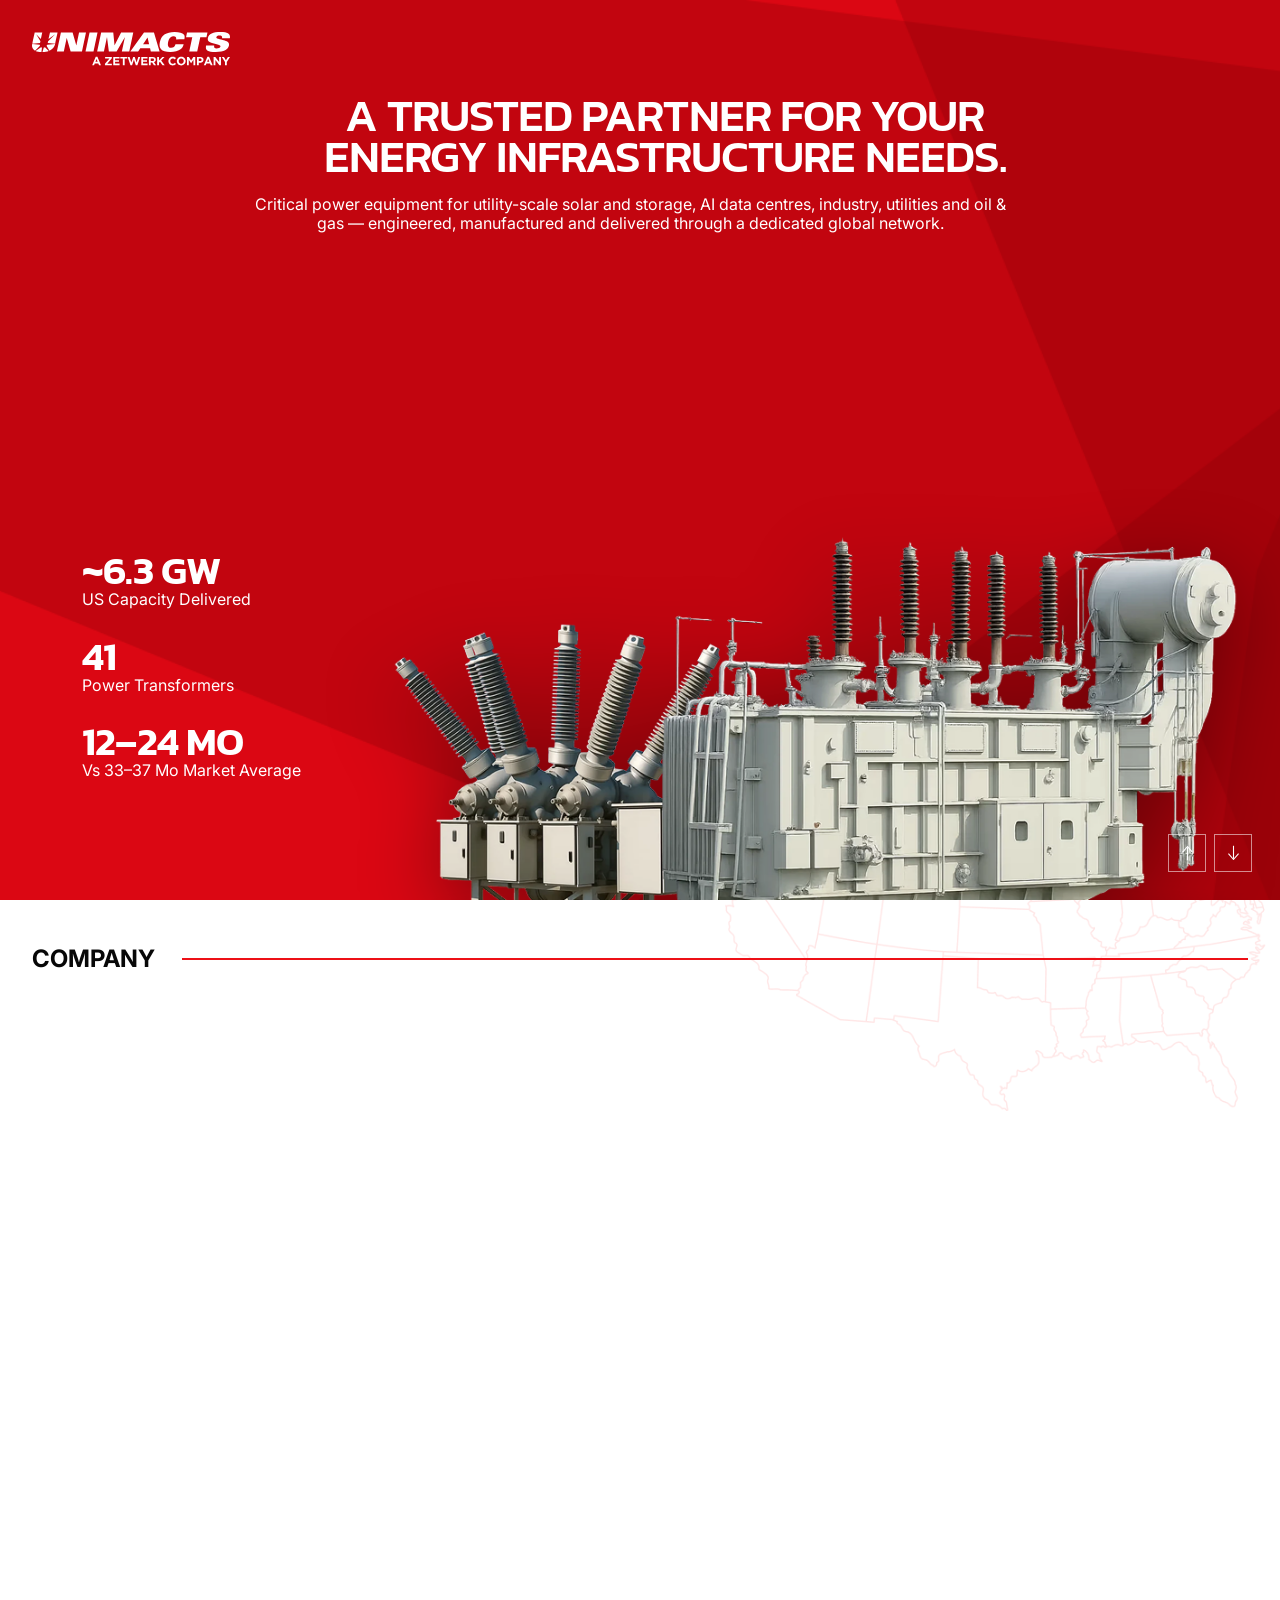
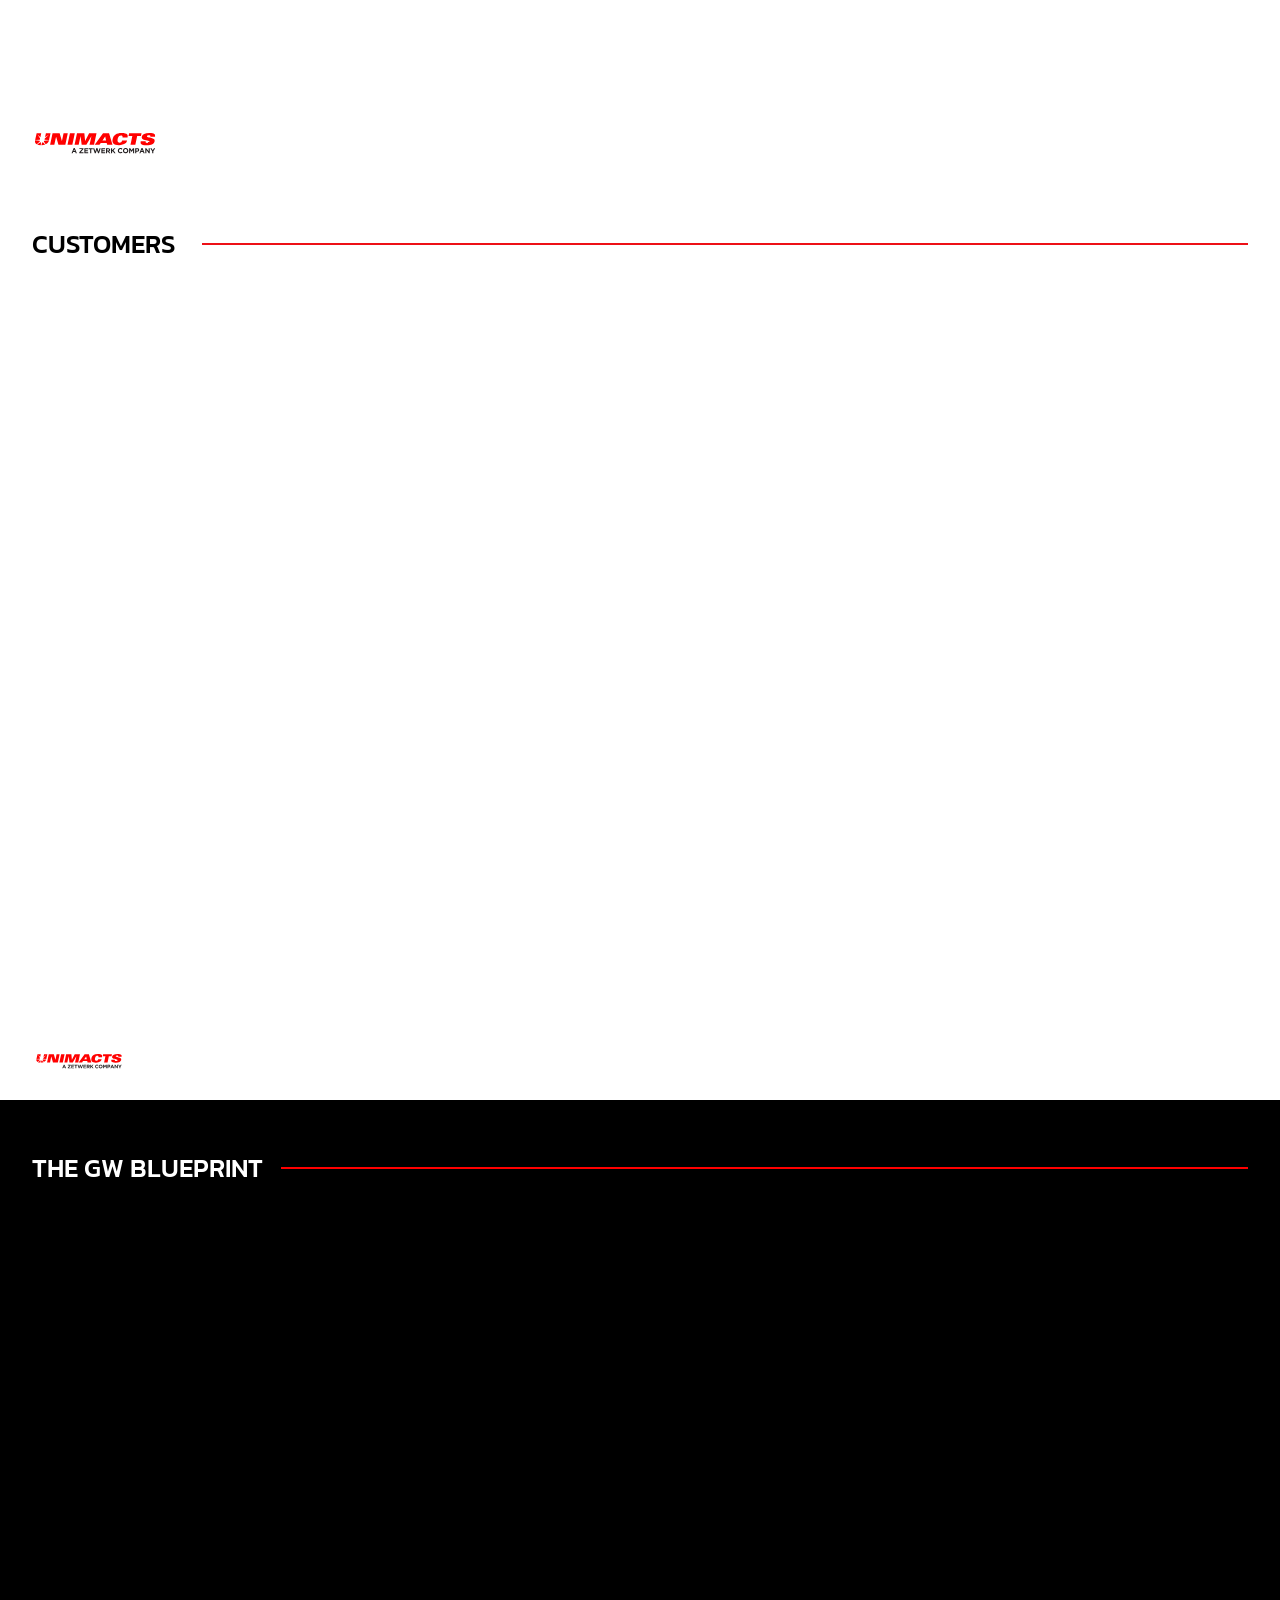
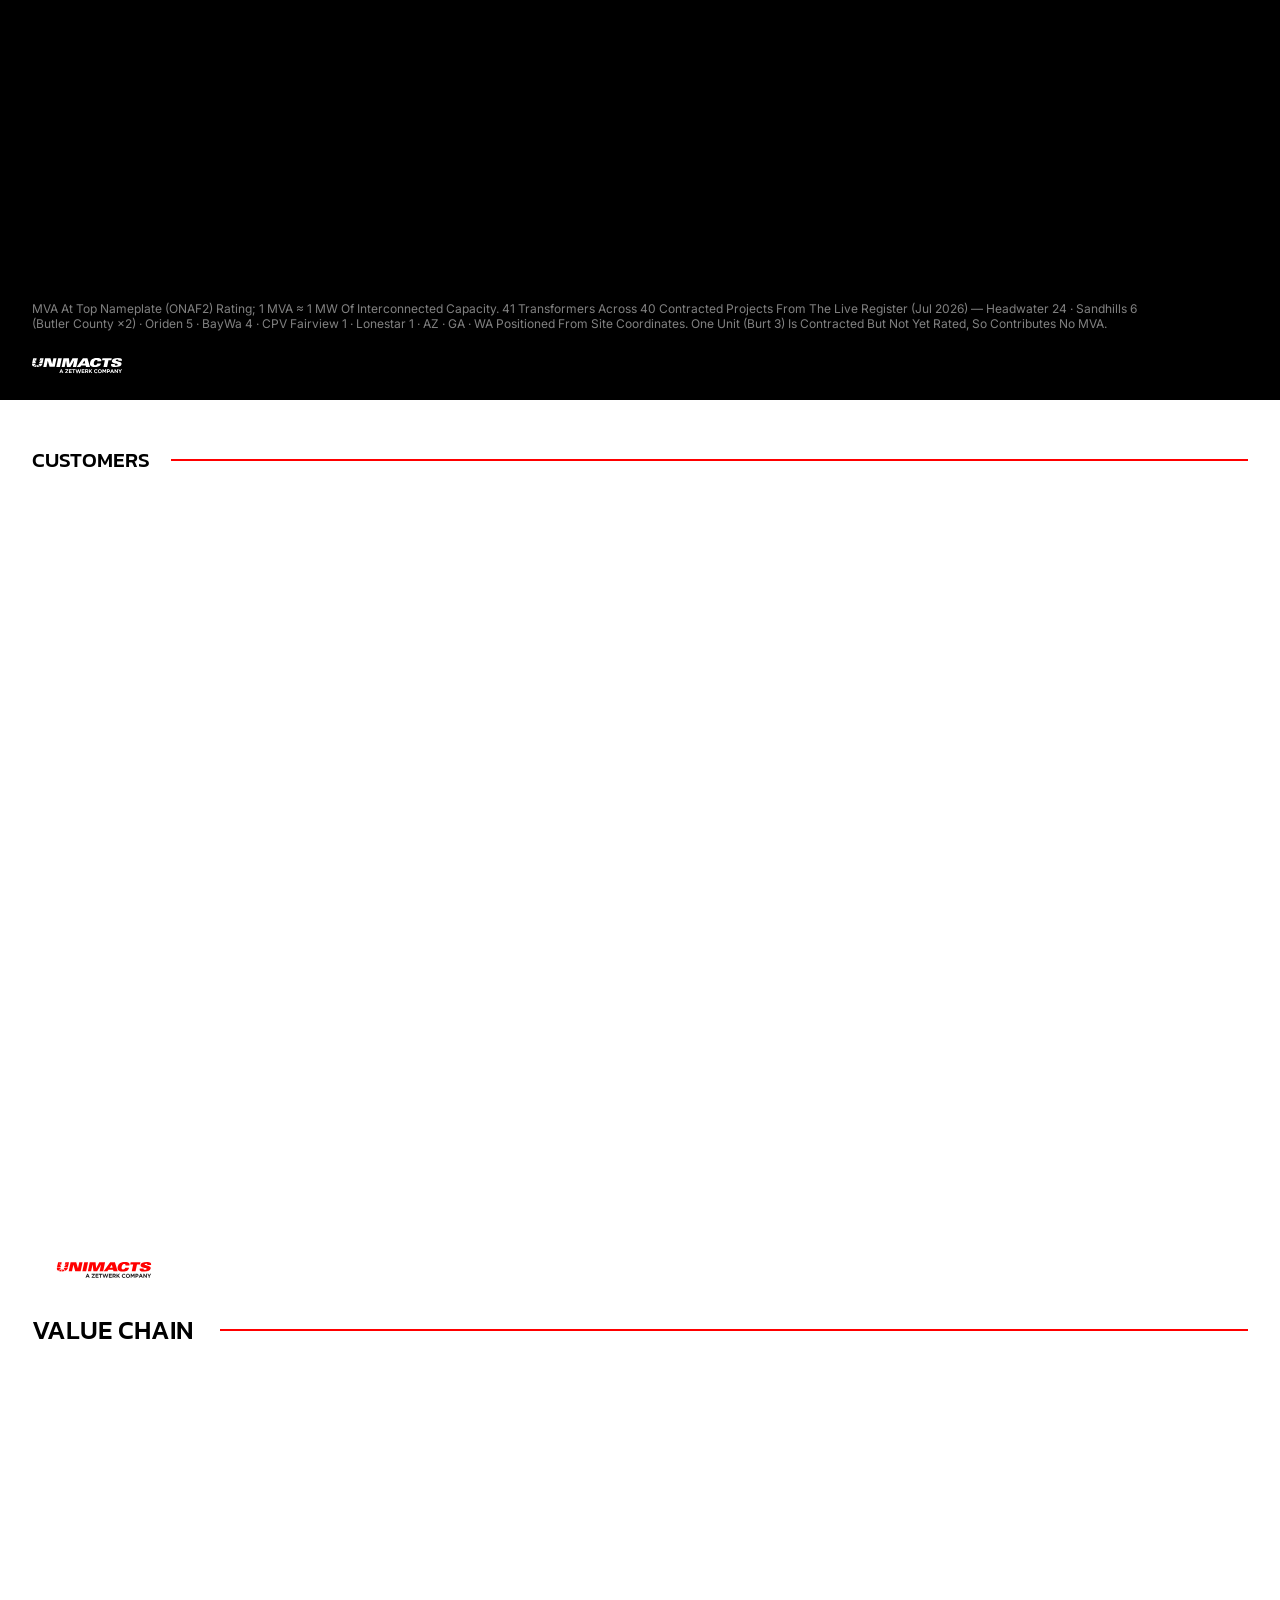
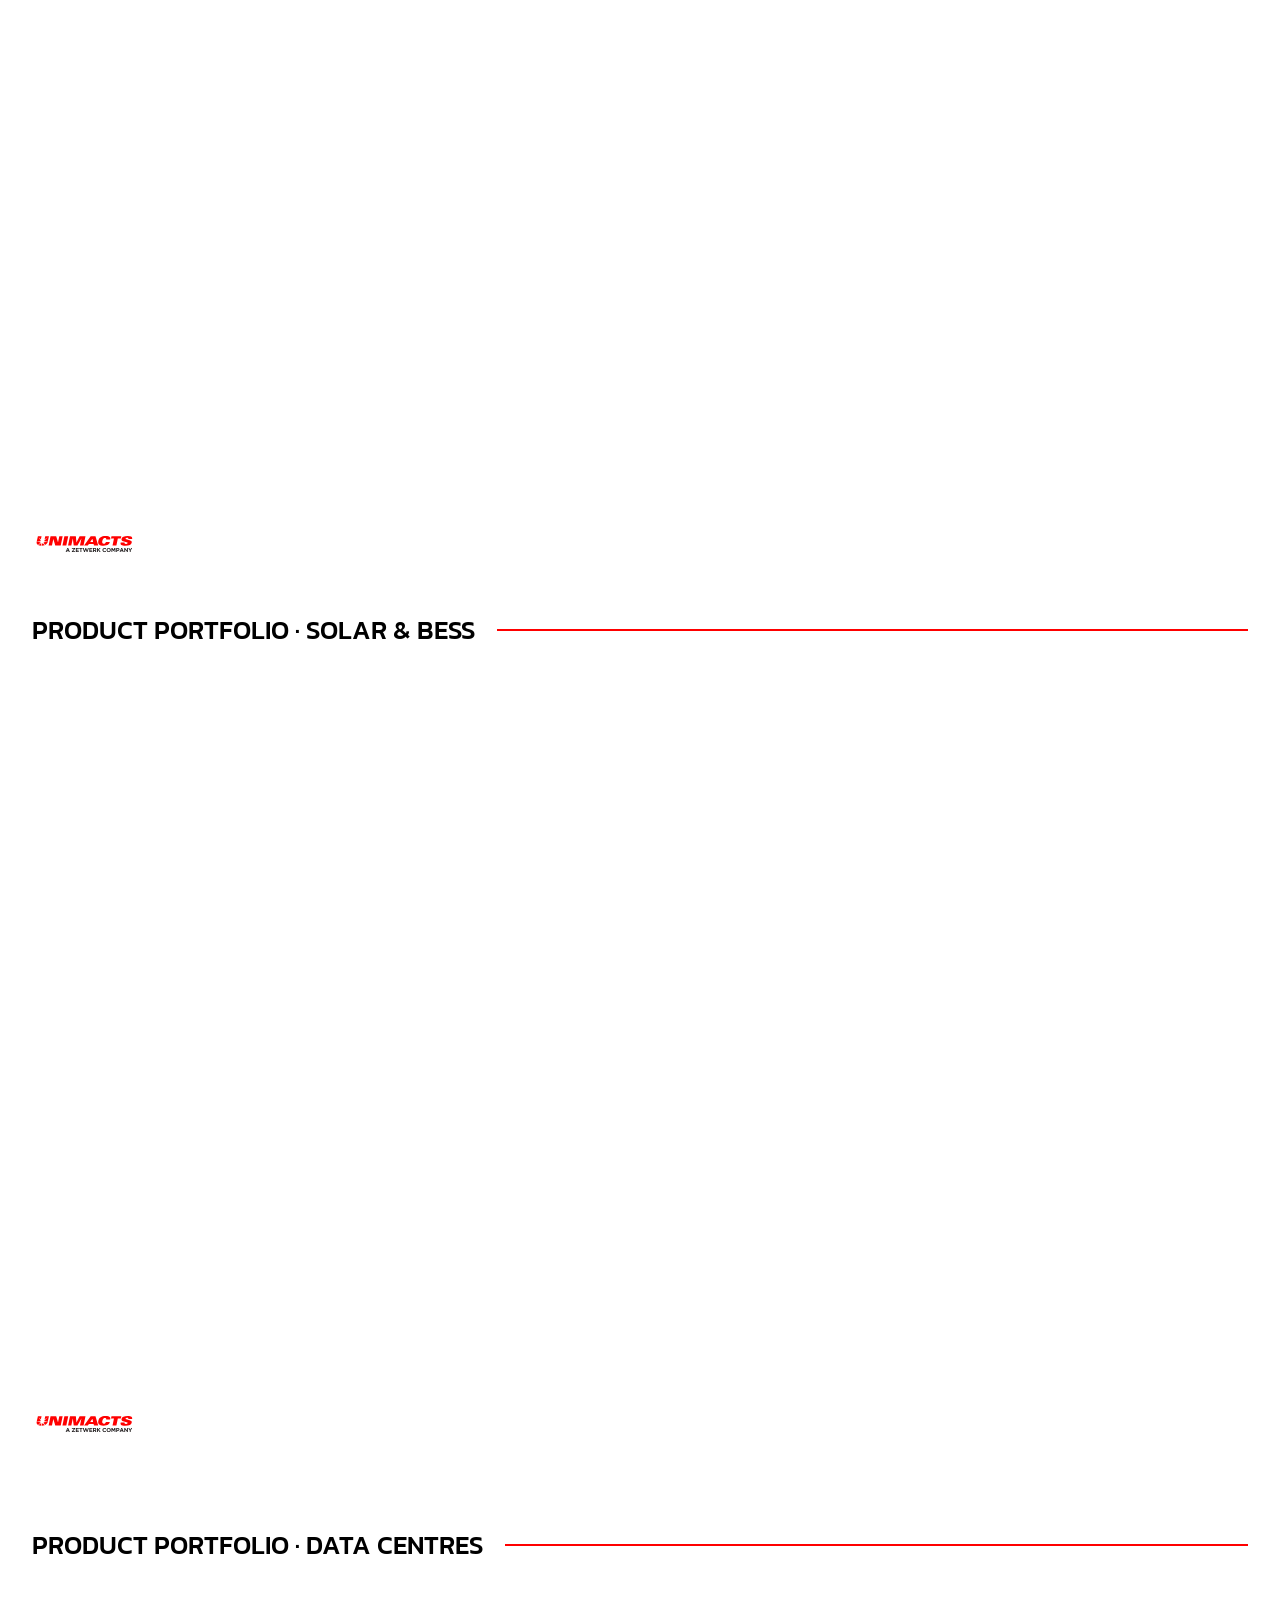
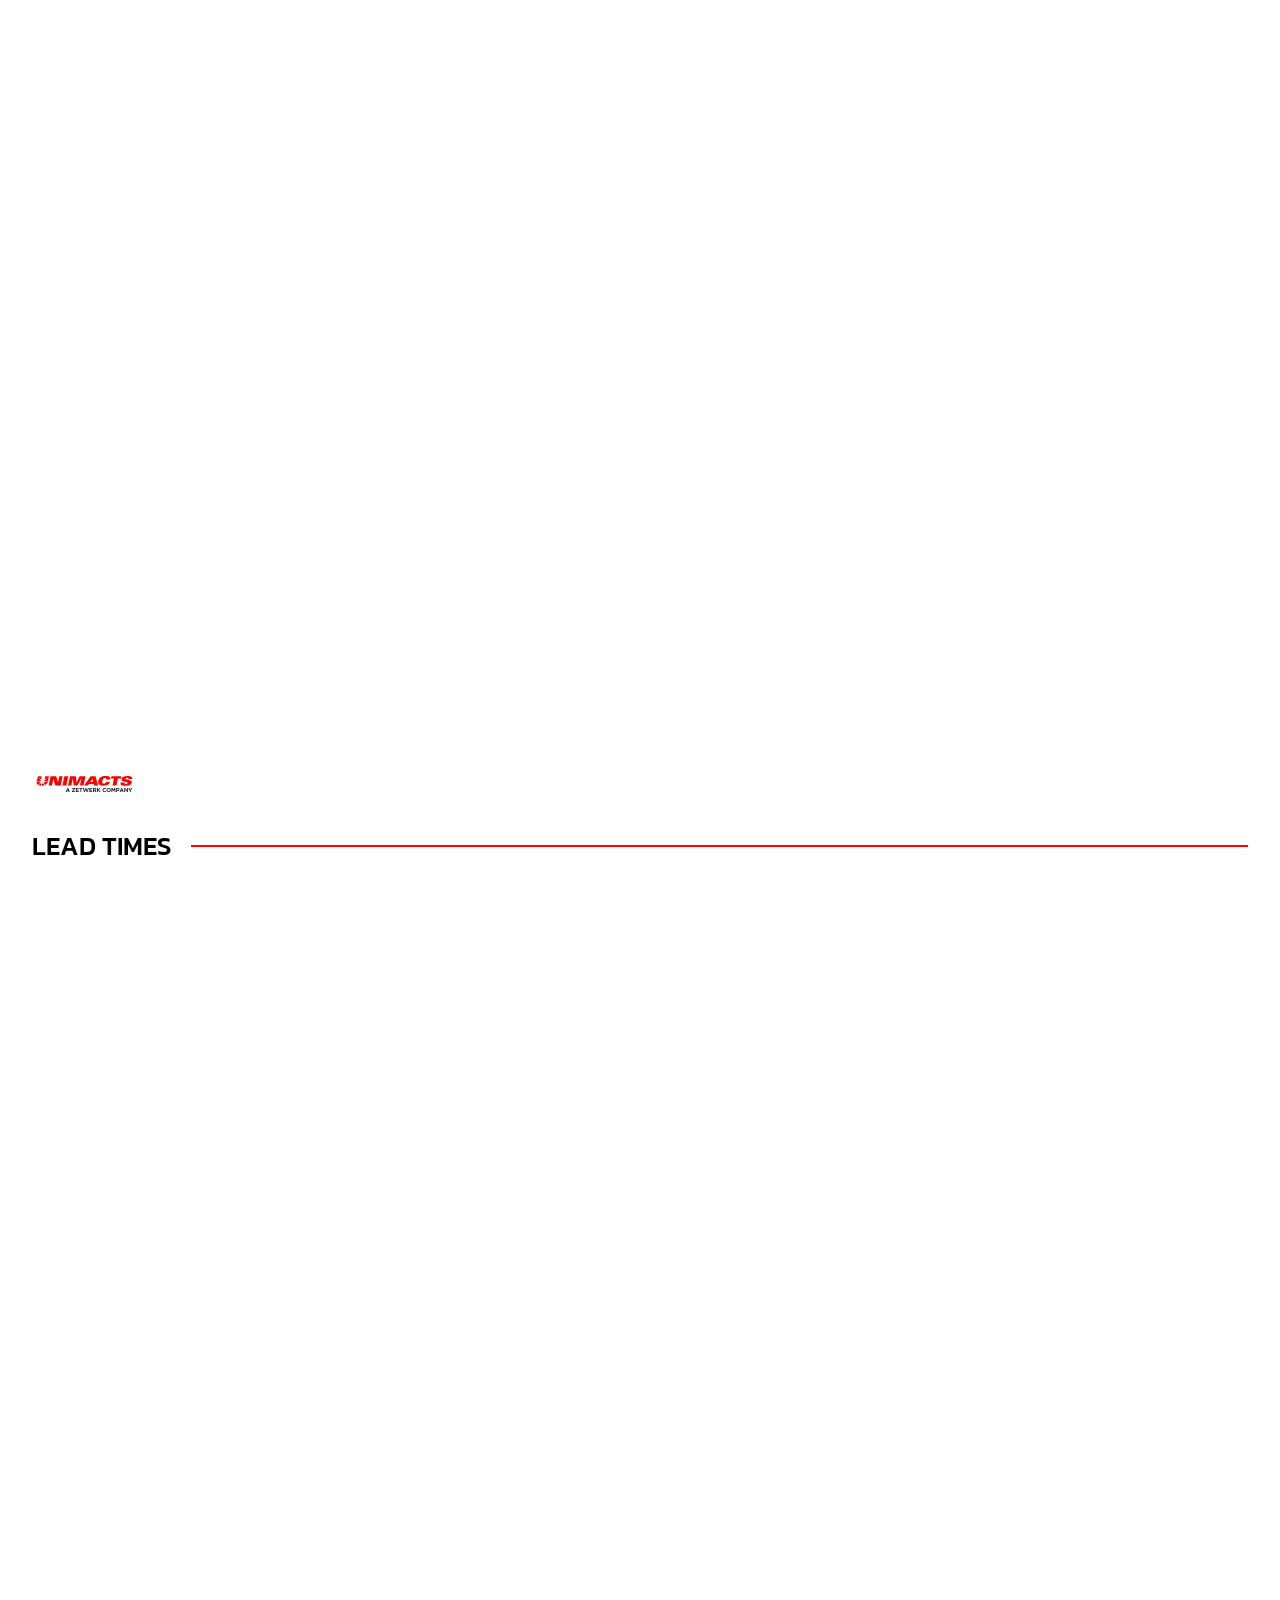
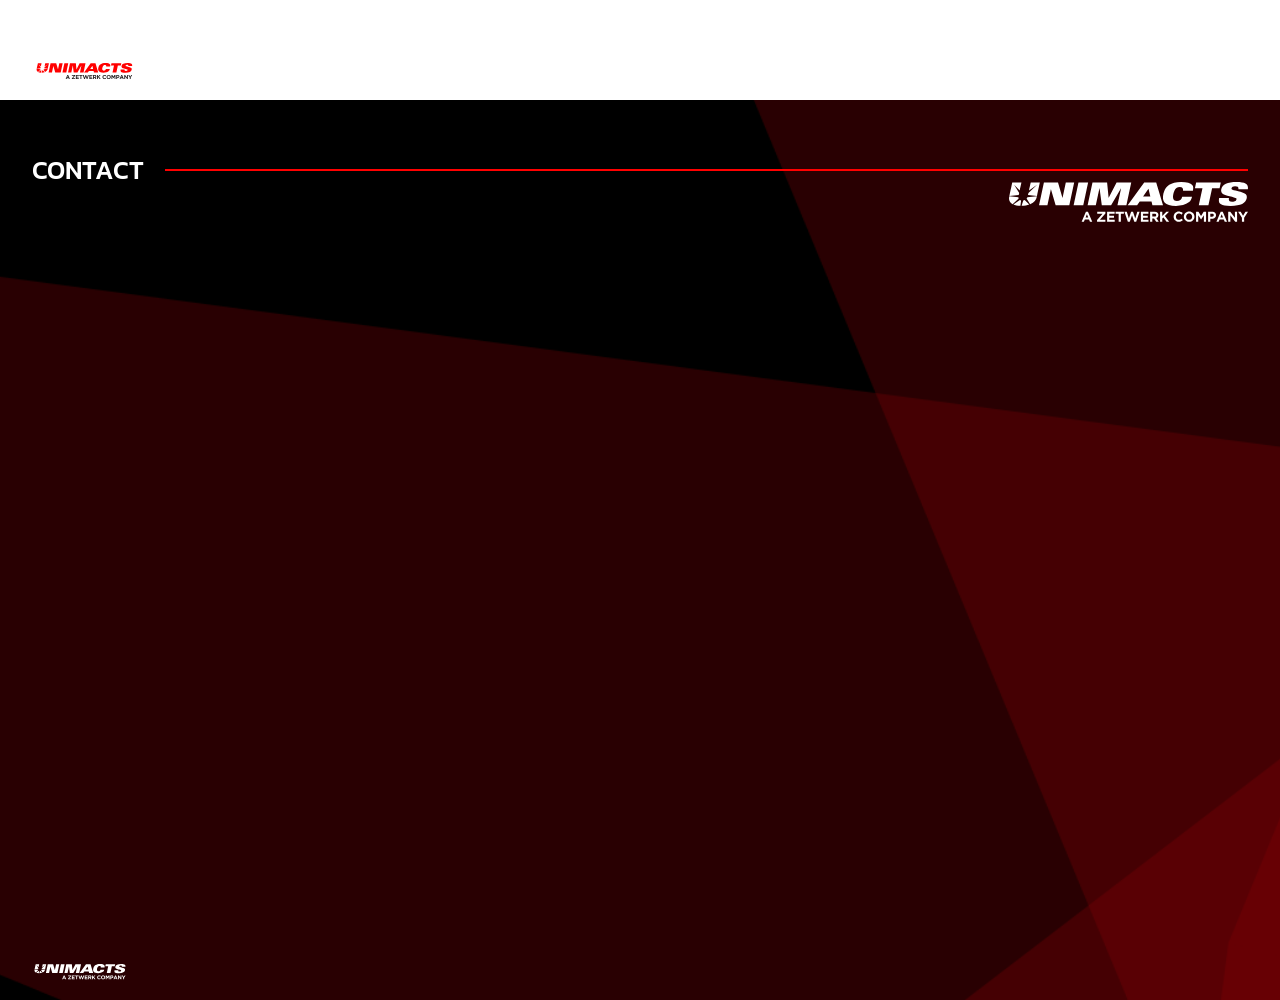
==== commit 1ac4eb62: "rwd commit" ====
--- a/index.html
+++ b/index.html
@@ -448,7 +448,16 @@
         </article>
 
         <article class="zetwerk-card">
-          <div class="watermark" aria-hidden="true"></div>
+          <div class="watermark" aria-hidden="true"><svg xmlns="http://www.w3.org/2000/svg" width="221" height="79" viewBox="0 0 221 79" fill="none">
+  <g opacity="0.1" clip-path="url(#clip0_9417_515)">
+    <path d="M146.046 -39.0623C166.523 -37.3199 182.75 -19.9924 182.75 1.01355C182.75 22.0195 166.619 39.347 146.046 41.0894C153 29.3764 156.96 15.6306 156.96 1.01355C156.96 -13.6035 153 -27.3493 146.046 -39.0623ZM142.665 66.8386C106.443 66.8386 76.9829 37.3141 76.9829 1.01355C76.9829 -13.4099 81.6193 -26.7685 89.5398 -37.6103C93.7898 -36.4487 97.75 -34.5126 101.324 -31.9958C94.0796 -22.8965 89.733 -11.3771 89.733 1.01355C89.733 30.2476 113.494 54.0608 142.665 54.0608C171.835 54.0608 195.597 30.2476 195.597 1.01355C195.597 -28.2205 171.835 -52.0337 142.665 -52.0337C140.636 -52.0337 138.705 -51.9369 136.773 -51.7433C133.199 -55.7122 129.239 -59.2939 124.892 -62.4883C130.494 -64.0371 136.483 -64.9083 142.568 -64.9083C178.79 -64.9083 208.25 -35.3839 208.25 0.91674C208.25 37.2173 178.79 66.7418 142.568 66.7418M74.9546 40.9926C54.4774 39.2502 38.2501 21.9227 38.2501 0.91674C38.2501 -20.0892 54.3808 -37.4167 74.9546 -39.1591C68.0001 -27.4461 64.0398 -13.7003 64.0398 0.91674C64.0398 15.5338 68.0001 29.2796 74.9546 40.9926ZM118.517 0.91674C118.517 9.91929 115.523 18.2442 110.5 25.0203C105.477 18.341 102.483 10.0161 102.483 0.91674C102.483 -8.18261 105.477 -16.4107 110.5 -23.1869C115.523 -16.5075 118.517 -8.18261 118.517 0.91674ZM12.7501 0.91674C12.7501 -35.3839 42.2103 -64.9083 78.4319 -64.9083C114.653 -64.9083 144.114 -35.3839 144.114 0.91674C144.114 15.3402 139.477 28.6988 131.557 39.5406C127.307 38.379 123.347 36.4429 119.773 33.9261C127.017 24.8267 131.364 13.3074 131.364 0.91674C131.364 -28.3173 107.602 -52.1305 78.4319 -52.1305C49.2615 -52.1305 25.5 -28.3173 25.5 0.91674C25.5 30.1508 49.2615 53.964 78.4319 53.964C80.3637 53.964 82.3921 53.8672 84.324 53.6736C87.8978 57.6425 91.8581 61.2242 96.1081 64.4186C90.5058 65.9674 84.5171 66.8386 78.4319 66.8386C42.2103 66.8386 12.7501 37.3141 12.7501 1.01355M142.568 -77.5894C131.171 -77.5894 120.256 -75.1693 110.5 -70.7164C100.744 -75.0725 89.8296 -77.5894 78.4319 -77.5894C35.0626 -77.5894 0 -42.3536 0 1.01355C0 44.3807 35.1592 79.6165 78.4319 79.6165C89.8296 79.6165 100.744 77.1964 110.5 72.7435C120.256 77.1964 131.171 79.6165 142.568 79.6165C185.938 79.6165 221 44.3807 221 1.01355C221 -42.3536 185.841 -77.5894 142.568 -77.5894Z" fill="white"/>
+  </g>
+  <defs>
+    <clipPath id="clip0_9417_515">
+      <rect width="221" height="79" fill="white"/>
+    </clipPath>
+  </defs>
+</svg></div>
           <div class="zetwerk-name"><svg xmlns="http://www.w3.org/2000/svg" width="136" height="33" viewBox="0 0 136 33"
               fill="none" aria-label="Zetwerk">
               <path
@@ -799,16 +808,20 @@
   ══════════════════════════════════════ -->
   <section class="team" aria-labelledby="team-heading">
     <div class="team-container">
-      <header class="team-head"><span>THE TEAM</span><i></i></header>
+      <header class="team-head"><span>CUSTOMERS</span><i></i></header>
       <div class="team-summary">
         <h2 id="team-heading">Operators from the industry's front line</h2>
         <div><b>300+ years</b><span>Collective Transformer Design &amp;<br>Engineering Experience</span></div>
       </div>
-      <div class="team-brands"><b>BUILT AND SHIPPED AT</b><img src="public/seimens_bw.png" alt="Siemens"><img
-          src="public/abb_bw.png" alt="ABB"><img src="public/g_bw.png" alt="GE"><img src="public/hitachi_bw.png"
-          alt="Hitachi"><img src="public/schneider_bw.png" alt="Schneider Electric"><img src="public/weq_bw.png"
-          alt="WEQ"><img src="public/ford_bw.png" alt="Ford"><img src="public/pandg_bw.png" alt="P&G"><img
-          src="public/itc_bw.png" alt="ITC"></div>
+      <div class="team-brands">
+        <b>BUILT AND SHIPPED AT</b>
+        <div class="brands-marquee">
+          <div class="brands-track">
+            <img src="public/seimens_bw.png" alt="Siemens"><img src="public/abb_bw.png" alt="ABB"><img src="public/g_bw.png" alt="GE"><img src="public/hitachi_bw.png" alt="Hitachi"><img src="public/schneider_bw.png" alt="Schneider Electric"><img src="public/weq_bw.png" alt="WEQ"><img src="public/ford_bw.png" alt="Ford"><img src="public/pandg_bw.png" alt="P&G"><img src="public/itc_bw.png" alt="ITC">
+            <img src="public/seimens_bw.png" alt="Siemens"><img src="public/abb_bw.png" alt="ABB"><img src="public/g_bw.png" alt="GE"><img src="public/hitachi_bw.png" alt="Hitachi"><img src="public/schneider_bw.png" alt="Schneider Electric"><img src="public/weq_bw.png" alt="WEQ"><img src="public/ford_bw.png" alt="Ford"><img src="public/pandg_bw.png" alt="P&G"><img src="public/itc_bw.png" alt="ITC">
+          </div>
+        </div>
+      </div>
       <div class="team-grid">
         <article class="member"><img class="portrait" src="public/person1_bw.png" alt="Vadim Yakubov">
           <h3>Vadim Yakubov</h3>
@@ -1765,9 +1778,12 @@
         const end = Math.round(el.getBoundingClientRect().top + window.scrollY);
         if (start === end) return;
         const startTime = performance.now();
+        const isMobile = window.innerWidth <= 850;
 
         // Disable snap + browser smooth-scroll during custom animation
-        document.documentElement.style.scrollSnapType = 'none';
+        if (!isMobile) {
+          document.documentElement.style.scrollSnapType = 'none';
+        }
         document.documentElement.style.scrollBehavior = 'auto';
 
         function easeInOutQuart(t) {
@@ -1780,7 +1796,9 @@
           if (t < 1) {
             requestAnimationFrame(step);
           } else {
-            document.documentElement.style.scrollSnapType = '';
+            if (!isMobile) {
+              document.documentElement.style.scrollSnapType = '';
+            }
             document.documentElement.style.scrollBehavior = '';
           }
         }
@@ -1824,7 +1842,7 @@
     (() => {
       if (window.matchMedia('(prefers-reduced-motion: reduce)').matches) return;
 
-      const STAGGER = 140; // ms between each item
+      const STAGGER = window.innerWidth <= 850 ? 40 : 140; // ms between each item (reduced on mobile for faster transitions)
 
       // Per-section: ordered list of selectors to reveal one by one
       const CONFIG = [
@@ -1916,7 +1934,7 @@
             els.forEach(el => el.classList.remove('is-visible'));
           }
         });
-      }, { threshold: 0.45 });
+      }, { threshold: window.innerWidth <= 850 ? 0.1 : 0.45 });
 
       sectionMap.forEach((_, section) => observer.observe(section));
     })();
--- a/style.css
+++ b/style.css
@@ -69,9 +69,11 @@
   color: #222;
   transition: background 0.15s;
 }
+
 .po-nav-btn:hover {
   background: #f5f5f5;
 }
+
 .po-nav-btn:disabled {
   opacity: 0.35;
   cursor: default;
@@ -164,6 +166,7 @@
 .po-specs tr {
   border-top: 1px solid #ddd;
 }
+
 .po-specs tr:last-child {
   border-bottom: 1px solid #ddd;
 }
@@ -223,15 +226,24 @@
   margin: 0;
   padding: 0;
 }
+
 html {
   scroll-behavior: smooth;
-  scroll-snap-type: y mandatory;
-}
+}
+
+@media (min-width: 851px) {
+  html {
+    scroll-snap-type: y mandatory;
+  }
+}
+
 html,
 body {
   margin: 0;
   min-height: 100%;
-}
+  overflow-x: hidden;
+}
+
 body {
   font-family: Inter, Arial, sans-serif;
 }
@@ -292,6 +304,7 @@
   border-color: rgba(0, 0, 0, 0.4);
   color: #000;
 }
+
 .arrow-nav.on-light .arrow-btn:hover {
   background: rgba(0, 0, 0, 0.08);
   border-color: rgba(0, 0, 0, 0.85);
@@ -330,21 +343,26 @@
 .dot-nav.on-light .dot {
   background: rgba(0, 0, 0, 0.22);
 }
+
 .dot-nav.on-light .dot:hover {
   background: rgba(0, 0, 0, 0.55);
   transform: scale(1.3);
 }
+
 .dot-nav.on-light .dot.is-active {
   background: #000;
   transform: scale(1.45);
 }
 
 /* Scroll-snap alignment */
-body > .hero,
-body > main,
-body > section {
-  scroll-snap-align: start;
-  scroll-snap-stop: always;
+@media (min-width: 851px) {
+
+  body>.hero,
+  body>main,
+  body>section {
+    scroll-snap-align: start;
+    scroll-snap-stop: always;
+  }
 }
 
 /* Per-element staggered reveal */
@@ -356,15 +374,18 @@
     transform 0.6s cubic-bezier(0.22, 1, 0.36, 1);
   will-change: opacity, transform;
 }
+
 .reveal.is-visible {
   opacity: 1;
   transform: translateY(0);
 }
+
 @media (prefers-reduced-motion: reduce) {
   html {
     scroll-behavior: auto;
     scroll-snap-type: none;
   }
+
   .reveal {
     opacity: 1 !important;
     transform: none !important;
@@ -532,6 +553,7 @@
   position: relative;
   color: #070707;
 }
+
 .presence::after {
   content: "";
   position: absolute;
@@ -543,6 +565,7 @@
   background: url("public/bg_map_us.png") right top / contain no-repeat;
   pointer-events: none;
 }
+
 .container {
   width: 95%;
   max-width: 1339px;
@@ -550,6 +573,7 @@
   position: relative;
   z-index: 1;
 }
+
 .section-head {
   display: flex;
   align-items: center;
@@ -559,11 +583,13 @@
   font-weight: 700;
   margin: 1px 0 30px;
 }
+
 .section-head i {
   height: 2px;
   flex: 1;
   background: #ed1017;
 }
+
 .presence h1 {
   font-size: 37px;
   line-height: 1.1;
@@ -571,30 +597,36 @@
   margin: 0 0 18px;
   font-weight: 700;
 }
+
 .presence h1 strong {
   color: #ff0808;
   font-weight: 700;
 }
+
 .cards {
   display: grid;
   grid-template-columns: 1fr 1fr;
   gap: 21px;
 }
+
 .unimacts-card,
 .zetwerk-card {
   height: 489px;
   padding: 20px;
   position: relative;
 }
+
 .unimacts-card {
   background: #f5f5f5;
 }
+
 .unimacts-mark,
 .footer-mark {
   display: inline-flex;
   flex-direction: column;
   line-height: 0.85;
 }
+
 .unimacts-mark b,
 .footer-mark b {
   color: #f10d15;
@@ -603,6 +635,7 @@
   font-style: italic;
   letter-spacing: -1px;
 }
+
 .unimacts-mark small,
 .footer-mark small {
   color: #222;
@@ -611,6 +644,7 @@
   font-weight: 700;
   text-align: right;
 }
+
 .unimacts-card h2,
 .zetwerk-card h2 {
   color: #ff0b14;
@@ -619,6 +653,7 @@
   margin: 27px 0 25px;
   font-weight: 800;
 }
+
 .metric-grid,
 .zetwerk-metrics {
   display: grid;
@@ -626,6 +661,7 @@
   row-gap: 20px;
   column-gap: 26px;
 }
+
 .metric,
 .zmetric {
   display: flex;
@@ -633,6 +669,7 @@
   min-width: 0;
   gap: 9px;
 }
+
 .metric svg,
 .zmetric svg {
   flex: 0 0 39px;
@@ -642,9 +679,11 @@
   stroke: currentColor;
   stroke-width: 1;
 }
+
 .metric {
   color: #fb0a0a;
 }
+
 .metric.people svg {
   flex-basis: 44px;
   width: 44px;
@@ -652,6 +691,7 @@
   margin-left: -6px;
   margin-top: -6px;
 }
+
 .metric div,
 .zmetric div {
   color: #090909;
@@ -659,6 +699,7 @@
   flex-direction: column;
   min-width: 0;
 }
+
 .metric b,
 .zmetric b {
   font-size: 29px;
@@ -667,12 +708,14 @@
   letter-spacing: -1px;
   white-space: nowrap;
 }
+
 .metric span,
 .zmetric span {
   font-size: 14px;
   line-height: 1.15;
   white-space: nowrap;
 }
+
 .story-list,
 .zetwerk-list {
   list-style: none;
@@ -680,6 +723,7 @@
   padding: 0;
   border-top: 1px solid #c9c9c9;
 }
+
 .story-list li {
   border-bottom: 1px solid #c9c9c9;
   padding: 12px 0 11px 23px;
@@ -687,6 +731,7 @@
   line-height: 1.35;
   position: relative;
 }
+
 .story-list li::before {
   content: "";
   position: absolute;
@@ -697,12 +742,14 @@
   left: 0;
   top: 15px;
 }
+
 .zetwerk-card {
   color: white;
   background: #040c3c;
   overflow: hidden;
   padding: 31px 19px 18px;
 }
+
 .zetwerk-name {
   font-size: 25px;
   font-weight: 800;
@@ -711,12 +758,14 @@
   z-index: 1;
   margin-top: -15px;
 }
+
 .zetwerk-name sup {
   font-size: 11px;
   position: relative;
   top: -12px;
   left: 1px;
 }
+
 .zetwerk-card h2 {
   color: #d2e823;
   margin: 27px 0 20px;
@@ -724,46 +773,48 @@
   position: relative;
   z-index: 1;
 }
+
 .watermark {
   position: absolute;
-  width: 205px;
-  height: 205px;
-  border: 13px solid #202957;
-  border-radius: 50%;
   right: 0;
-  top: -122px;
-}
-.watermark::before,
-.watermark::after {
-  content: "";
-  position: absolute;
-  border: 12px solid #202957;
-  border-radius: 50%;
-  inset: 18px;
-}
-.watermark::after {
-  inset: 55px;
-}
+  top: 0;
+  width: 221px;
+  height: 79px;
+  pointer-events: none;
+}
+
+.watermark svg {
+  width: 100%;
+  height: 100%;
+  display: block;
+}
+
 .zmetric {
   color: #d2e823;
   gap: 13px;
 }
+
 .zmetric.rise svg {
   height: 30px;
 }
+
 .zmetric div {
   color: #fff;
 }
+
 .zmetric b {
   font-size: 29px;
 }
+
 .zmetric span {
   color: #f0f0f4;
 }
+
 .zetwerk-list {
   border-color: #27315b;
   margin-top: 28px;
 }
+
 .zetwerk-list li {
   padding: 12px 0 11px 20px;
   border-bottom: 1px solid #27315b;
@@ -771,6 +822,7 @@
   line-height: 1.25;
   position: relative;
 }
+
 .zetwerk-list li::before {
   content: "◎";
   color: #d2e823;
@@ -779,74 +831,96 @@
   top: 10px;
   font-size: 17px;
 }
+
 .backed {
   margin-top: 20px;
   color: #8f96b5;
   font-size: 14px;
 }
-.backed > b {
+
+.backed>b {
   display: block;
   margin-bottom: 11px;
 }
+
 .backed div {
   display: flex;
   align-items: center;
   justify-content: space-between;
   gap: 12px;
 }
+
 .backed div img {
   object-fit: contain;
   opacity: 0.85;
 }
+
 .backed div img:nth-child(1) {
   width: 99px !important;
   height: 33px !important;
   aspect-ratio: 3/1;
-} /* khosla ventures */
+}
+
+/* khosla ventures */
 .backed div img:nth-child(2) {
   width: 89.674px !important;
   height: 12.913px !important;
   aspect-ratio: 125/18;
-} /* Greenoaks */
+}
+
+/* Greenoaks */
 .backed div img:nth-child(3) {
   width: 49.462px !important;
   height: 16.391px !important;
   aspect-ratio: 49.46/16.39;
-} /* Accel */
+}
+
+/* Accel */
 .backed div img:nth-child(4) {
   width: 57.444px !important;
   height: 25.838px !important;
   aspect-ratio: 57.44/25.84;
-} /* Peak XV */
+}
+
+/* Peak XV */
 .backed div img:nth-child(5) {
   width: 82.578px !important;
   height: 20.778px !important;
   aspect-ratio: 155/39;
-} /* Lightspeed */
+}
+
+/* Lightspeed */
 .backed div img:nth-child(6) {
   width: 50.217px !important;
   height: 21.522px !important;
   aspect-ratio: 7/3;
-} /* D1 Capital */
+}
+
+/* D1 Capital */
 .backed div img:nth-child(7) {
   width: 58.222px !important;
   height: 16.011px !important;
   aspect-ratio: 40/11;
-} /* Avenir */
+}
+
+/* Avenir */
 .backed span {
   font-family: Georgia, serif;
   font-size: 16px;
   font-weight: 600;
 }
+
 .backed span:first-child {
   font-family: Inter, sans-serif;
   font-size: 12px;
   font-weight: 400;
 }
+
 .backed small {
   font-size: 7px;
   line-height: 1;
 }
+
 .footer-mark {
   margin: 20px 0 0 3px;
   transform: scale(0.72);
@@ -864,6 +938,7 @@
   color: #000;
   padding: 24px 0 31px;
 }
+
 .customers-container {
   width: 95%;
   max-width: 1340px;
@@ -871,6 +946,7 @@
   margin: 0 auto;
   position: relative;
 }
+
 .customers-head {
   display: flex;
   align-items: center;
@@ -880,35 +956,42 @@
     sans-serif;
   text-transform: uppercase;
 }
+
 .customers-head i {
   height: 2px;
   flex: 1;
   background: #ed1017;
 }
+
 .customers-intro {
   margin: clamp(42px, 7.8vh, 82px) 0 17px;
 }
+
 .customers-intro h2 {
   font:
     500 40px/100% Kanit,
     sans-serif;
   margin: 0 0 9px;
 }
+
 .customers-intro p {
   font:
     400 14px/24px Inter,
     sans-serif;
   margin: 0;
 }
+
 .customer-groups {
   max-width: 1224px;
 }
+
 .customer-row {
   display: grid;
   grid-template-columns: 220px 1fr;
   min-height: clamp(65px, 9vh, 115px);
   border-bottom: 1px dashed #ff2a2a;
 }
+
 .customer-row h3 {
   align-self: center;
   margin: 0;
@@ -918,6 +1001,7 @@
     700 17px/16px Inter,
     sans-serif;
 }
+
 .logo-grid {
   border-left: 2px dotted #ff2a2a;
   display: flex;
@@ -926,6 +1010,7 @@
   gap: 30px;
   padding: clamp(8px, 1.5vh, 16px) 34px;
 }
+
 .logo-grid img {
   display: block;
   width: auto;
@@ -936,23 +1021,29 @@
   flex: 0 0 auto;
   transition: transform 0.22s ease;
 }
+
 .logo-grid img:hover {
   transform: translateY(-3px) scale(1.04);
 }
+
 .six-logos {
   gap: 28px;
   padding-right: 0;
 }
+
 .seven-logos {
   gap: 29px;
 }
+
 .technology-row {
   min-height: clamp(90px, 13vh, 132px);
   border-bottom: 0;
 }
+
 .technology-row h3 {
   margin-top: 0;
 }
+
 .technology-logos {
   align-content: center;
   column-gap: 28px;
@@ -960,9 +1051,11 @@
   padding-top: clamp(15px, 2.5vh, 25px);
   padding-bottom: clamp(10px, 1.7vh, 17px);
 }
+
 .technology-logos img {
   max-height: clamp(25px, 5vh, 50px);
 }
+
 .customers-footer {
   position: absolute;
   bottom: 0;
@@ -970,6 +1063,7 @@
   display: inline-flex;
   margin: 0;
 }
+
 .customers-footer svg {
   width: 90px;
   height: 15.178px;
@@ -985,6 +1079,7 @@
   color: #fff;
   padding: 48px 0 26px;
 }
+
 .blueprint-container {
   width: 95%;
   max-width: 1406px;
@@ -992,6 +1087,7 @@
   margin: 0 auto;
   position: relative;
 }
+
 .blueprint-head {
   display: flex;
   align-items: center;
@@ -1003,21 +1099,25 @@
   position: relative;
   z-index: 2;
 }
+
 .blueprint-head i {
   height: 2px;
   flex: 1;
   background: #f00;
 }
+
 .blueprint-layout {
   display: grid;
   grid-template-columns: 43% 57%;
   position: relative;
 }
+
 .blueprint-copy {
   position: relative;
   z-index: 1;
   padding-top: 32px;
 }
+
 .blueprint-copy h2 {
   width: 570px;
   max-width: 100%;
@@ -1026,11 +1126,13 @@
     500 40px/100% Kanit,
     sans-serif;
 }
+
 .blueprint-tabs {
   display: flex;
   gap: 12px;
   margin-top: 22px;
 }
+
 .blueprint-tabs button {
   width: 223px;
   height: 60px;
@@ -1042,43 +1144,51 @@
     sans-serif;
   cursor: pointer;
 }
+
 .blueprint-tabs button.is-active {
   background: #f10b0b;
   border-color: #f10b0b;
   color: #fff;
 }
+
 .blueprint-gw {
   display: flex;
   flex-direction: column;
   margin-top: clamp(20px, 4.5vh, 45px);
 }
+
 .blueprint-gw b {
   color: #f00;
   font:
     500 64px/100% Kanit,
     sans-serif;
 }
+
 .blueprint-gw span {
   margin-top: 10px;
   font:
     400 14px/130% Inter,
     sans-serif;
 }
+
 .blueprint-stats {
   display: flex;
   margin-top: 40px;
 }
-.blueprint-stats > div {
+
+.blueprint-stats>div {
   display: flex;
   flex-direction: column;
   min-width: 94px;
   padding: 22px 20px 0 4px;
   border-top: 1px solid #303030;
 }
-.blueprint-stats > div + div {
+
+.blueprint-stats>div+div {
   padding-left: 19px;
   border-left: 1px solid #303030;
 }
+
 .blueprint-stats b {
   white-space: nowrap;
   font:
@@ -1087,6 +1197,7 @@
   letter-spacing: -0.8px;
   text-transform: uppercase;
 }
+
 .blueprint-stats span {
   margin-top: 8px;
   white-space: nowrap;
@@ -1095,18 +1206,21 @@
     sans-serif;
   text-transform: capitalize;
 }
+
 .blueprint-map {
   position: relative;
   align-self: start;
   width: 100%;
   margin-top: 32px;
 }
+
 .blueprint-map-img {
   width: 100%;
   height: auto;
   display: block;
   border-radius: 4px;
 }
+
 .blueprint-map-img,
 .blueprint-gw,
 .blueprint-stats {
@@ -1114,12 +1228,14 @@
     opacity 0.2s ease-in-out,
     transform 0.2s ease-in-out;
 }
+
 .gw-blueprint.is-switching .blueprint-map-img,
 .gw-blueprint.is-switching .blueprint-gw,
 .gw-blueprint.is-switching .blueprint-stats {
   opacity: 0;
   transform: translateY(5px);
 }
+
 .blueprint-note {
   position: absolute;
   bottom: 43px;
@@ -1130,6 +1246,7 @@
     400 12px/15px Inter,
     sans-serif;
 }
+
 .blueprint-logo {
   position: absolute;
   left: 0;
@@ -1142,10 +1259,12 @@
 .gw-blueprint.is-build {
   overflow: hidden;
 }
+
 .gw-blueprint.is-build .blueprint-note,
 .gw-blueprint.is-build .blueprint-logo {
   z-index: 1;
 }
+
 .gw-blueprint.is-build .blueprint-map {
   position: absolute;
   z-index: 0;
@@ -1155,21 +1274,26 @@
   margin: 0;
   pointer-events: none;
 }
+
 .gw-blueprint.is-build .blueprint-stats {
   display: grid;
   grid-template-columns: 166px 169px 1fr;
   width: 570px;
 }
-.gw-blueprint.is-build .blueprint-stats > div {
+
+.gw-blueprint.is-build .blueprint-stats>div {
   min-width: 0;
   padding: 17px 0 0 4px;
 }
-.gw-blueprint.is-build .blueprint-stats > div + div {
+
+.gw-blueprint.is-build .blueprint-stats>div+div {
   padding-left: 16px;
 }
+
 .gw-blueprint.is-build .blueprint-stats b {
   font-size: 40px;
 }
+
 .gw-blueprint.is-build .blueprint-stats span {
   font-size: 16px;
 }
@@ -1186,11 +1310,13 @@
   color: #000;
   padding: 42px 0 20px;
 }
+
 .team-container {
   width: 95%;
   max-width: none;
   margin: 0 auto;
 }
+
 .team-head {
   display: flex;
   align-items: center;
@@ -1200,28 +1326,33 @@
     sans-serif;
   text-transform: uppercase;
 }
+
 .team-head i {
   height: 2px;
   flex: 1;
   background: #f00;
 }
+
 .team-summary {
   display: flex;
   align-items: center;
   justify-content: space-between;
   margin: clamp(10px, 2.5vh, 26px) 0 clamp(4px, 0.7vh, 7px);
 }
+
 .team-summary h2 {
   margin: 0;
   font:
     500 31px/100% Kanit,
     sans-serif;
 }
-.team-summary > div {
+
+.team-summary>div {
   display: flex;
   align-items: center;
   gap: 13px;
 }
+
 .team-summary b {
   color: #f00;
   font:
@@ -1229,12 +1360,14 @@
     sans-serif;
   white-space: nowrap;
 }
+
 .team-summary span {
   color: #696969;
   font:
     400 11px/13px Inter,
     sans-serif;
 }
+
 .team-brands {
   display: flex;
   align-items: center;
@@ -1244,6 +1377,7 @@
   padding: 0 2.5vw;
   border-top: 1px solid #d5d5d5;
 }
+
 .team-brands b {
   color: #f00;
   white-space: nowrap;
@@ -1251,12 +1385,39 @@
     700 11px/12px Inter,
     sans-serif;
 }
-.team-brands img {
+
+.brands-marquee {
+  overflow: hidden;
+  flex: 1;
+  display: flex;
+}
+
+.brands-track {
+  display: flex;
+  gap: clamp(15px, 2.3vw, 40px);
+  align-items: center;
+  width: max-content;
+  animation: marquee 25s linear infinite;
+}
+
+.brands-track img {
+  display: block;
   width: auto;
   max-width: 84px;
-  max-height: 31px;
+  max-height: clamp(20px, 3.5vh, 31px);
   object-fit: contain;
-}
+  flex-shrink: 0;
+}
+
+@keyframes marquee {
+  0% {
+    transform: translateX(0);
+  }
+  100% {
+    transform: translateX(-50%);
+  }
+}
+
 .team-grid {
   display: grid;
   grid-template-columns: repeat(8, minmax(0, 1fr));
@@ -1264,6 +1425,7 @@
   margin-top: clamp(15px, 3.5vh, 42px);
   max-width: 920px;
 }
+
 .member {
   min-width: 0;
   text-align: center;
@@ -1271,9 +1433,11 @@
   transition: transform 0.22s ease;
   cursor: default;
 }
+
 .member:hover {
   transform: translateY(-3px);
 }
+
 .member .portrait {
   width: clamp(35px, 5vh, 60px);
   height: clamp(35px, 5vh, 60px);
@@ -1283,6 +1447,7 @@
   display: block;
   background: #e8e8e8;
 }
+
 .member h3 {
   margin: 0;
   font:
@@ -1290,6 +1455,7 @@
     sans-serif;
   white-space: nowrap;
 }
+
 .member p {
   min-height: 21px;
   margin: 4px 0 0;
@@ -1299,6 +1465,7 @@
     sans-serif;
   text-transform: capitalize;
 }
+
 .previous {
   min-height: clamp(24px, 3.2vh, 33px);
   display: flex;
@@ -1314,6 +1481,7 @@
     700 8px/100% Inter,
     sans-serif;
 }
+
 .previous img {
   width: auto;
   max-width: 34px;
@@ -1321,6 +1489,7 @@
   object-fit: contain;
   filter: grayscale(1);
 }
+
 .previous strong {
   display: block;
   width: 100%;
@@ -1328,9 +1497,11 @@
   font-size: 11px;
   letter-spacing: 1px;
 }
+
 .previous.is-wordmark {
   flex-direction: column;
 }
+
 .team-footer {
   display: inline-flex;
   flex-direction: column;
@@ -1338,6 +1509,7 @@
   margin: clamp(10px, 2.2vh, 24px) 0 0 2px;
   line-height: 0.85;
 }
+
 .team-footer b {
   color: #f10d15;
   font:
@@ -1345,6 +1517,7 @@
     sans-serif;
   letter-spacing: -1px;
 }
+
 .team-footer small {
   color: #222;
   font:
@@ -1361,63 +1534,78 @@
     min-height: 622px;
     padding: 3.45vw 0 1.64vw;
   }
+
   .team-container {
     width: 95%;
     max-width: none;
   }
+
   .team-head {
     gap: 1.64vw;
     font-size: 1.64vw;
   }
+
   .team-summary {
     margin: 2.14vw 0 0.57vw;
   }
+
   .team-summary h2,
   .team-summary b {
     font-size: 2.55vw;
   }
-  .team-summary > div {
+
+  .team-summary>div {
     gap: 1.07vw;
   }
+
   .team-summary span {
     font-size: 0.9vw;
     line-height: 1.07vw;
   }
+
   .team-brands {
     gap: 2.3vw;
     height: 5.01vw;
     padding: 0 2.5vw;
   }
+
   .team-brands b {
     font-size: 0.9vw;
     line-height: 0.99vw;
   }
+
   .team-brands img {
     max-width: 6.9vw;
     max-height: 2.55vw;
   }
+
   .team-grid {
     width: 75.5vw;
     max-width: none;
     gap: 1.8vw 1.89vw;
     margin-top: 3.45vw;
   }
+
   .member {
     padding: 0 0.49vw;
   }
+
   .member .portrait {
     width: 4.93vw;
     height: 4.93vw;
     margin-bottom: 0.57vw;
   }
+
   .member h3 {
     font-size: 0.82vw;
   }
+
   .member p {
     min-height: 1.72vw;
     margin-top: 0.33vw;
     font-size: 0.66vw;
   }
+
   .previous {
     min-height: 2.71vw;
     gap: 0.33vw;
@@ -1425,20 +1613,25 @@
     padding-top: 0.41vw;
     font-size: 0.66vw;
   }
+
   .previous img {
     max-width: 2.79vw;
     max-height: 0.9vw;
   }
+
   .previous strong {
     font-size: 0.9vw;
   }
+
   .team-footer {
     height: 1.31vw;
     margin: 1.97vw 0 0 0.16vw;
   }
+
   .team-footer b {
     font-size: 2.05vw;
   }
+
   .team-footer small {
     font-size: 0.57vw;
   }
@@ -1454,11 +1647,13 @@
   color: #000;
   padding: 10px 0;
 }
+
 .value-chain-container {
   width: 95%;
   max-width: 1406px;
   margin: 0 auto;
 }
+
 .value-chain-head {
   display: flex;
   align-items: center;
@@ -1468,38 +1663,46 @@
     sans-serif;
   text-transform: uppercase;
 }
+
 .value-chain-head i {
   height: 2px;
   flex: 1;
   background: #f00;
 }
+
 .value-chain h2 {
   margin: 42px 0 20px;
   font:
     500 40px/100% Kanit,
     sans-serif;
 }
+
 .chain-stages {
   display: grid;
   grid-template-columns: repeat(5, 1fr);
   gap: 37px;
 }
+
 .chain-stage {
   height: 210px;
   background: #e7e7e7;
   padding: 20px 19px 16px;
   position: relative;
 }
+
 .chain-stage:not(:last-child)::after {
   content: "";
   position: absolute;
-  top: calc(50% - 5px);
+  top: calc(50% - 18px);
   right: -37px;
   width: 37px;
-  height: 10px;
-  background: #f00;
-  clip-path: polygon(0 25%, 68% 25%, 68% 0, 100% 50%, 68% 100%, 68% 75%, 0 75%);
-}
+  height: 36px;
+  background-image: url('data:image/svg+xml;utf8,<svg xmlns="http://www.w3.org/2000/svg" viewBox="0 0 36 36" fill="none"><g clip-path="url(%23clip0_9303_17371)"><path d="M35.0617 16.8785L23.1393 6.93302C22.8092 6.65751 22.3492 6.59796 21.9598 6.7803C21.5703 6.9626 21.3214 7.35384 21.3214 7.78391V12.7538H1.10738C0.495395 12.7538 -0.000732422 13.25 -0.000732422 13.8619V21.5969C-0.000732422 22.2089 0.495395 22.705 1.10738 22.705H21.3214V27.6749C21.3214 28.105 21.5702 28.4962 21.9598 28.6785C22.1097 28.7486 22.27 28.783 22.4293 28.783C22.684 28.783 22.9362 28.6953 23.1393 28.5258L35.0618 18.5804C35.3142 18.0581 35.46 17.7294 35.46 17.7294C35.46 17.4008 35.3142 17.089 35.0617 16.8785Z" fill="%23FF0000"/></g><defs><clipPath id="clip0_9303_17371"><rect width="35.4595" height="35.4595" fill="white"/></clipPath></defs></svg>');
+  background-size: contain;
+  background-repeat: no-repeat;
+  background-position: center;
+}
+
 .stage-icon {
   display: block;
   width: 30px;
@@ -1510,6 +1713,7 @@
   stroke-linecap: round;
   stroke-linejoin: round;
 }
+
 .chain-stage h3 {
   margin: 17px 0 6px;
   font:
@@ -1517,12 +1721,14 @@
     sans-serif;
   letter-spacing: -0.5px;
 }
+
 .chain-stage b {
   color: #f00;
   font:
     700 11px/100% Inter,
     sans-serif;
 }
+
 .chain-stage p {
   position: absolute;
   bottom: 29px;
@@ -1531,27 +1737,33 @@
     400 11px/13px Inter,
     sans-serif;
 }
+
 .chain-stage.is-primary {
   background: #f00;
   color: #fff;
 }
+
 .chain-stage.is-primary .stage-icon {
   stroke: #fff;
 }
+
 .chain-stage.is-primary b {
   color: #fff;
 }
+
 .power-paths {
   display: grid;
   grid-template-columns: 1fr 1fr;
   gap: 19px;
   margin-top: 26px;
 }
+
 .power-path {
   min-height: 184px;
   border: 1px solid #d5d5d5;
   padding: 25px 20px;
 }
+
 .power-path h3 {
   margin: 0;
   color: #f00;
@@ -1562,6 +1774,7 @@
   align-items: center;
   gap: 10px;
 }
+
 .path-icon {
   width: 30px;
   height: 30px;
@@ -1571,11 +1784,13 @@
   stroke-linecap: round;
   stroke-linejoin: round;
 }
+
 .data-icon,
 .solar-icon {
   width: 43px;
   height: 43px;
 }
+
 .path-flow {
   display: flex;
   align-items: center;
@@ -1583,6 +1798,7 @@
   gap: 8px;
   margin-top: 22px;
 }
+
 .path-flow b {
   padding: 12px 11px;
   background: #f4f4f4;
@@ -1591,18 +1807,22 @@
     sans-serif;
   white-space: nowrap;
 }
+
 .path-flow i {
   width: 15px;
   height: 10px;
   background: #f00;
   clip-path: polygon(0 25%, 65% 25%, 65% 0, 100% 50%, 65% 100%, 65% 75%, 0 75%);
 }
+
 .solar-path .path-flow b:nth-of-type(4) {
   margin-left: 1px;
 }
+
 .data-path .path-flow b:last-child {
   margin-top: 0;
 }
+
 .unimacts-angle {
   margin-top: 19px;
   min-height: 95px;
@@ -1611,14 +1831,25 @@
   border-left: 11px solid #f00;
   background: #000;
   color: #fff;
-  font:
-    400 18px/21px Inter,
-    sans-serif;
-}
+  font-family: "Inter", sans-serif;
+  font-size: 16px;
+  font-style: normal;
+  font-weight: 400;
+  line-height: 120%;
+  text-transform: capitalize;
+}
+
 .unimacts-angle strong {
   color: #f00;
   margin-right: 5px;
-}
+  font-family: "Inter", sans-serif;
+  font-size: 16px;
+  font-style: normal;
+  font-weight: 700;
+  line-height: 120%;
+  text-transform: capitalize;
+}
+
 .value-chain-footer {
   display: inline-flex;
   flex-direction: column;
@@ -1627,6 +1858,7 @@
   transform: scale(0.72);
   transform-origin: left top;
 }
+
 .value-chain-footer b {
   color: #f10d15;
   font:
@@ -1634,6 +1866,7 @@
     sans-serif;
   letter-spacing: -1px;
 }
+
 .value-chain-footer small {
   color: #222;
   font:
@@ -1652,11 +1885,13 @@
   color: #000;
   padding: 10px 0;
 }
+
 .portfolio-container {
   width: 95%;
   max-width: 1406px;
   margin: 0 auto;
 }
+
 .portfolio-head {
   display: flex;
   align-items: center;
@@ -1666,31 +1901,37 @@
     sans-serif;
   text-transform: uppercase;
 }
+
 .portfolio-head i {
   height: 2px;
   flex: 1;
   background: #f00;
 }
+
 .portfolio-intro {
   margin: clamp(20px, 4.8vh, 52px) 0 clamp(10px, 2.8vh, 30px);
 }
+
 .portfolio-intro h2 {
   margin: 0;
   font:
     500 40px/100% Kanit,
     sans-serif;
 }
+
 .portfolio-intro p {
   margin: 7px 0 0;
   font:
     400 15px/1 Inter,
     sans-serif;
 }
+
 .product-grid {
   display: grid;
   grid-template-columns: repeat(5, minmax(0, 1fr));
   gap: 16px;
 }
+
 .product-card {
   height: clamp(220px, 30vh, 386px);
   border: 1px solid #ddd;
@@ -1701,10 +1942,12 @@
     box-shadow 0.22s ease,
     border-color 0.22s ease;
 }
+
 .product-card:hover {
   transform: translateY(-3px);
   box-shadow: 0 8px 24px rgba(0, 0, 0, 0.13);
 }
+
 .product-image {
   height: clamp(80px, 12vh, 165px);
   display: flex;
@@ -1713,11 +1956,13 @@
   background: #fafafa;
   border-bottom: 1px solid #eee;
 }
+
 .product-image img {
   max-width: 82%;
   max-height: 82%;
   object-fit: contain;
 }
+
 .product-detail {
   min-height: 0;
   flex: 1;
@@ -1725,12 +1970,14 @@
   display: flex;
   flex-direction: column;
 }
-.product-detail > b {
+
+.product-detail>b {
   color: #f00;
   font:
     700 13px/1 Inter,
     sans-serif;
 }
+
 .product-detail h3 {
   margin: 4px 0 10px;
   font:
@@ -1738,6 +1985,7 @@
     sans-serif;
   letter-spacing: -0.4px;
 }
+
 .product-detail h3::after {
   content: "";
   display: block;
@@ -1746,6 +1994,7 @@
   margin-top: 4px;
   background: #f00;
 }
+
 .product-detail p {
   margin: 0;
   color: #696969;
@@ -1753,6 +2002,7 @@
     400 13px/18px Inter,
     sans-serif;
 }
+
 .product-detail button {
   margin-top: auto;
   padding: 12px 0 2px;
@@ -1766,10 +2016,12 @@
     sans-serif;
   cursor: pointer;
 }
+
 .product-detail button span {
   font-size: 20px;
   vertical-align: -1px;
 }
+
 .portfolio-note {
   min-height: clamp(38px, 5vh, 61px);
   display: flex;
@@ -1783,6 +2035,7 @@
     400 18px/1 Inter,
     sans-serif;
 }
+
 .portfolio-footer {
   display: inline-flex;
   flex-direction: column;
@@ -1791,6 +2044,7 @@
   transform: scale(0.72);
   transform-origin: left top;
 }
+
 .portfolio-footer b {
   color: #f10d15;
   font:
@@ -1798,6 +2052,7 @@
     sans-serif;
   letter-spacing: -1px;
 }
+
 .portfolio-footer small {
   color: #222;
   font:
@@ -1816,11 +2071,13 @@
   color: #000;
   padding: 25px 0 0px;
 }
+
 .data-portfolio-container {
   width: 95%;
   max-width: 1406px;
   margin: 0 auto;
 }
+
 .data-portfolio-head {
   display: flex;
   align-items: center;
@@ -1830,37 +2087,45 @@
     sans-serif;
   text-transform: uppercase;
 }
+
 .data-portfolio-head i {
   height: 2px;
   flex: 1;
   background: #f00;
 }
+
 .data-portfolio-intro {
   margin: clamp(20px, 4.8vh, 51px) 0 clamp(15px, 3vh, 35px);
 }
+
 .data-portfolio-intro h2 {
   margin: 0;
   font:
     500 40px/100% Kanit,
     sans-serif;
 }
+
 .data-portfolio-intro p {
   margin: 7px 0 0;
   font:
     400 15px/1 Inter,
     sans-serif;
 }
+
 .data-product-row {
   display: grid;
   gap: 15px;
 }
+
 .data-transformers {
   grid-template-columns: repeat(7, minmax(0, 1fr));
 }
+
 .data-switchgear {
   grid-template-columns: repeat(9, minmax(0, 1fr));
   margin-top: 15px;
 }
+
 .data-product-row article {
   min-height: clamp(130px, 18vh, 232px);
   padding: 8px;
@@ -1873,11 +2138,13 @@
     box-shadow 0.22s ease,
     border-color 0.22s ease;
 }
+
 .data-product-row article:hover {
   transform: translateY(-3px);
   box-shadow: 0 8px 24px rgba(0, 0, 0, 0.13);
 }
-.data-product-row article > img {
+
+.data-product-row article>img {
   width: 100%;
   height: clamp(50px, 7vh, 90px);
   margin: -8px -8px 8px;
@@ -1885,18 +2152,21 @@
   object-fit: contain;
   background: #fafafa;
 }
+
 .data-product-row b {
   color: #f00;
   font:
     700 11px/1 Inter,
     sans-serif;
 }
+
 .data-product-row h3 {
   margin: 4px 0 8px;
   font:
     700 13px/13px Inter,
     sans-serif;
 }
+
 .data-product-row h3::after {
   content: "";
   display: block;
@@ -1905,6 +2175,7 @@
   margin-top: 6px;
   background: #f00;
 }
+
 .data-product-row p {
   margin: 0;
   color: #696969;
@@ -1912,6 +2183,7 @@
     400 11px/14px Inter,
     sans-serif;
 }
+
 .data-product-row button {
   margin-top: auto;
   padding: 10px 0 0;
@@ -1925,12 +2197,15 @@
     sans-serif;
   cursor: pointer;
 }
+
 .data-switchgear article {
   min-height: clamp(110px, 15vh, 212px);
 }
+
 .data-emphasis {
   border: 2px solid #f00 !important;
 }
+
 .data-portfolio-footer {
   display: inline-flex;
   flex-direction: column;
@@ -1939,6 +2214,7 @@
   transform: scale(0.72);
   transform-origin: left top;
 }
+
 .data-portfolio-footer b {
   color: #f10d15;
   font:
@@ -1946,6 +2222,7 @@
     sans-serif;
   letter-spacing: -1px;
 }
+
 .data-portfolio-footer small {
   color: #222;
   font:
@@ -1964,11 +2241,13 @@
   color: #000;
   padding: 26px 0 13px;
 }
+
 .lead-times-container {
   width: 95%;
   max-width: 1394px;
   margin: 0 auto;
 }
+
 .lead-times-head {
   display: flex;
   align-items: center;
@@ -1978,17 +2257,20 @@
     sans-serif;
   text-transform: uppercase;
 }
+
 .lead-times-head i {
   height: 2px;
   flex: 1;
   background: #f00;
 }
+
 .lead-times h2 {
   margin: clamp(10px, 2.2vh, 24px) 0 clamp(8px, 1.2vh, 14px);
   font:
     500 40px/100% Kanit,
     sans-serif;
 }
+
 .lead-legend {
   display: flex;
   gap: 30px;
@@ -1997,24 +2279,30 @@
     700 13px/1 Inter,
     sans-serif;
 }
+
 .lead-legend span {
   display: flex;
   align-items: center;
   gap: 8px;
 }
+
 .lead-legend i {
   width: 13px;
   height: 13px;
 }
+
 .red-key {
   background: #f00;
 }
+
 .gray-key {
   background: #e4e4e4;
 }
+
 .lead-table {
   border-bottom: 1px solid #ddd;
 }
+
 .lead-row {
   min-height: clamp(55px, 7.2vh, 80px);
   display: grid;
@@ -2022,22 +2310,26 @@
   align-items: center;
   border-top: 1px solid #ddd;
 }
+
 .lead-row h3 {
   margin: 0 0 5px;
   font:
     700 13px/1 Inter,
     sans-serif;
 }
+
 .lead-row p {
   margin: 0;
   font:
     400 11px/1 Inter,
     sans-serif;
 }
+
 .lead-bars {
   position: relative;
   height: 40px;
 }
+
 .lead-bars::before,
 .lead-bars::after {
   content: "";
@@ -2045,70 +2337,87 @@
   left: 0;
   height: 16px;
 }
+
 .lead-bars::before {
   top: 2px;
   width: var(--unimacts);
   background: #f00;
 }
+
 .lead-bars::after {
   top: 22px;
   width: var(--market);
   background: #e3e3e3;
 }
+
 @keyframes bar-grow-red {
   from {
     width: 0;
   }
+
   to {
     width: var(--unimacts);
   }
 }
+
 @keyframes bar-grow-gray {
   from {
     width: 0;
   }
+
   to {
     width: var(--market);
   }
 }
+
 .lead-table.is-visible .lead-bars::before {
   animation: bar-grow-red 0.85s cubic-bezier(0.22, 1, 0.36, 1) both;
 }
+
 .lead-table.is-visible .lead-bars::after {
   animation: bar-grow-gray 0.85s cubic-bezier(0.22, 1, 0.36, 1) both;
 }
+
 .lead-table.is-visible .lead-row:nth-child(1) .lead-bars::before,
 .lead-table.is-visible .lead-row:nth-child(1) .lead-bars::after {
   animation-delay: 0s;
 }
+
 .lead-table.is-visible .lead-row:nth-child(2) .lead-bars::before,
 .lead-table.is-visible .lead-row:nth-child(2) .lead-bars::after {
   animation-delay: 0.09s;
 }
+
 .lead-table.is-visible .lead-row:nth-child(3) .lead-bars::before,
 .lead-table.is-visible .lead-row:nth-child(3) .lead-bars::after {
   animation-delay: 0.18s;
 }
+
 .lead-table.is-visible .lead-row:nth-child(4) .lead-bars::before,
 .lead-table.is-visible .lead-row:nth-child(4) .lead-bars::after {
   animation-delay: 0.27s;
 }
+
 .lead-table.is-visible .lead-row:nth-child(5) .lead-bars::before,
 .lead-table.is-visible .lead-row:nth-child(5) .lead-bars::after {
   animation-delay: 0.36s;
 }
+
 .lead-table.is-visible .lead-row:nth-child(6) .lead-bars::before,
 .lead-table.is-visible .lead-row:nth-child(6) .lead-bars::after {
   animation-delay: 0.45s;
 }
+
 .lead-table.is-visible .lead-row:nth-child(7) .lead-bars::before,
 .lead-table.is-visible .lead-row:nth-child(7) .lead-bars::after {
   animation-delay: 0.54s;
 }
+
 .lead-table.is-visible .lead-row:nth-child(8) .lead-bars::before,
 .lead-table.is-visible .lead-row:nth-child(8) .lead-bars::after {
   animation-delay: 0.63s;
 }
+
 .lead-result {
   display: grid;
   grid-template-columns: 1fr auto;
@@ -2116,11 +2425,13 @@
   gap: 2px 11px;
   text-align: right;
 }
+
 .lead-result b {
   font:
     700 13px/1 Inter,
     sans-serif;
 }
+
 .lead-result strong {
   padding: 7px 9px;
   background: #f00;
@@ -2129,6 +2440,7 @@
     700 12px/1 Inter,
     sans-serif;
 }
+
 .lead-result span {
   grid-column: 1 / -1;
   color: #262626;
@@ -2136,6 +2448,7 @@
     400 11px/1 Inter,
     sans-serif;
 }
+
 .lead-note {
   margin: clamp(15px, 3vh, 35px) 0 0;
   color: #737373;
@@ -2143,6 +2456,7 @@
     400 11px/13px Inter,
     sans-serif;
 }
+
 .lead-times-footer {
   display: inline-flex;
   flex-direction: column;
@@ -2151,6 +2465,7 @@
   transform: scale(0.72);
   transform-origin: left top;
 }
+
 .lead-times-footer b {
   color: #f10d15;
   font:
@@ -2158,6 +2473,7 @@
     sans-serif;
   letter-spacing: -1px;
 }
+
 .lead-times-footer small {
   color: #222;
   font:
@@ -2172,11 +2488,11 @@
 
 .contact {
   min-height: 746px;
-  background: #130000 url("public/background_footer.png") center / cover
-    no-repeat;
+  background: #130000 url("public/background_footer.png") center / cover no-repeat;
   color: #fff;
   padding: 50px 0 20px;
 }
+
 .contact-container {
   width: 95%;
   max-width: 1343px;
@@ -2184,6 +2500,7 @@
   margin: 0 auto;
   position: relative;
 }
+
 .contact-head {
   display: flex;
   align-items: center;
@@ -2193,11 +2510,13 @@
     sans-serif;
   text-transform: uppercase;
 }
+
 .contact-head i {
   height: 2px;
   flex: 1;
   background: #f00;
 }
+
 .contact-logo {
   position: absolute;
   top: 32px;
@@ -2205,24 +2524,28 @@
   width: 239px;
   height: auto;
 }
+
 .contact h2 {
   margin: 30px 0 17px;
   font:
     500 40px/100% Kanit,
     sans-serif;
 }
+
 .contact-intro {
   margin: 0;
   font:
     400 15px/19px Inter,
     sans-serif;
 }
+
 .contact-cards {
   display: grid;
   grid-template-columns: 1fr 1fr 1fr;
   gap: 22px;
   margin-top: 31px;
 }
+
 .contact-card {
   min-height: clamp(150px, 22vh, 221px);
   border: 1px solid #3d3d3d;
@@ -2231,18 +2554,21 @@
   display: flex;
   flex-direction: column;
 }
-.contact-card > b {
+
+.contact-card>b {
   color: #8a8a8a;
   font:
     700 12px/16px Inter,
     sans-serif;
 }
+
 .contact-card h3 {
   margin: 16px 0 24px;
   font:
     700 25px/1 Inter,
     sans-serif;
 }
+
 .contact-card h3::after {
   content: "";
   display: block;
@@ -2251,6 +2577,7 @@
   margin-top: 7px;
   background: #f00;
 }
+
 .contact-card a {
   display: flex;
   align-items: center;
@@ -2262,43 +2589,52 @@
     400 15px/1 Inter,
     sans-serif;
 }
+
 .contact-card a span {
   color: #f00;
   font-size: 22px;
   line-height: 16px;
 }
+
 .contact-card.headquarters {
   padding-top: 42px;
 }
+
 .contact-card.headquarters h3 {
   margin-top: 16px;
 }
+
 .contact-bottom {
   display: flex;
   align-items: center;
   gap: 66px;
   margin-top: clamp(20px, 5.8vh, 62px);
 }
+
 .contact-stats {
   display: flex;
   gap: 64px;
 }
+
 .contact-stats div {
   display: flex;
   flex-direction: column;
 }
+
 .contact-stats b {
   font:
     600 40px/90% Kanit,
     sans-serif;
   letter-spacing: -0.8px;
 }
+
 .contact-stats span {
   margin-top: 8px;
   font:
     400 16px/120% Inter,
     sans-serif;
 }
+
 .contact-cta {
   width: 230px;
   height: 61px;
@@ -2313,9 +2649,11 @@
     700 16px/1 Inter,
     sans-serif;
 }
+
 .contact-cta span {
   font-size: 24px;
 }
+
 .contact-footer-logo {
   position: absolute;
   bottom: 0;
@@ -2328,8 +2666,9 @@
    viewport is short, only the active panel scrolls, keeping adjacent sections
    out of view. */
 @media (min-width: 851px) {
-  body > section,
-  body > main {
+
+  body>section,
+  body>main {
     height: 100dvh;
     min-height: 0;
     overflow-x: hidden;
@@ -2372,7 +2711,8 @@
   }
 
   .contact-container {
-    padding-bottom: 55px; /* Push stats up to make room for logo */
+    padding-bottom: 55px;
+    /* Push stats up to make room for logo */
   }
 
   .contact-cards {
@@ -2387,12 +2727,15 @@
   .value-chain-container {
     padding-bottom: 30px;
   }
+
   .value-chain h2 {
     margin: clamp(20px, 4vh, 42px) 0 clamp(10px, 2vh, 20px);
   }
+
   .power-paths {
     margin-top: clamp(10px, 2vh, 26px);
   }
+
   .unimacts-angle {
     margin-top: clamp(8px, 1.5vh, 19px);
   }
@@ -2401,54 +2744,66 @@
   .portfolio-container {
     padding-bottom: 50px;
   }
+
   .portfolio-intro {
     margin: clamp(15px, 3vh, 38px) 0 clamp(8px, 1.8vh, 22px);
   }
+
   .portfolio-note {
     margin-top: clamp(8px, 1.5vh, 20px);
   }
+
   .portfolio-footer {
     margin: clamp(10px, 2.5vh, 30px) 0 0 2px;
   }
+
   .product-grid {
     grid-template-columns: repeat(5, 250px);
     justify-content: center;
   }
+
   .product-card {
     width: 250px;
     height: 360px;
     cursor: pointer;
   }
+
   .product-image {
     height: 165px;
   }
+
   .product-image img {
     width: 158.159px;
     height: 132.306px;
     aspect-ratio: 104/87;
     object-fit: contain;
   }
+
   .data-transformers {
     grid-template-columns: repeat(7, minmax(0, 1fr));
   }
+
   .data-transformers article {
     height: 230px;
     background: linear-gradient(to bottom, #fafafa 100px, transparent 100px);
   }
-  .data-transformers article > img {
+
+  .data-transformers article>img {
     margin-top: 2px;
     height: 100px;
     margin-bottom: 20px;
   }
+
   .data-switchgear {
     grid-template-columns: repeat(9, minmax(0, 1fr));
   }
+
   .data-switchgear article {
     height: 201px;
     background: linear-gradient(to bottom, #fafafa 80px, transparent 80px);
   }
-   
-  .data-switchgear article > img {
+
+  .data-switchgear article>img {
     height: 60px;
     margin-bottom: 20px;
     margin-top: 2px;
@@ -2460,290 +2815,1566 @@
     padding-top: 28px;
     overflow: visible;
   }
+
   .cards {
     grid-template-columns: 1fr;
   }
+
   .unimacts-card,
   .zetwerk-card {
     height: auto;
     min-height: 489px;
   }
+
   .presence::after {
     width: 70%;
   }
+
   .customers {
     height: auto;
     overflow: visible;
   }
+
   .customers-container {
     height: auto;
   }
+
   .customers-footer {
     position: static;
     margin: 80px 0 0 2px;
     transform-origin: left top;
   }
-}
+
+  .reveal {
+    transition-duration: 0.35s;
+    transform: translateY(15px);
+  }
+}
+
 @media (max-width: 530px) {
+
+
+
+  /* Mobile hero — stacked content with the transformer anchored to the base. */
+  .hero {
+    min-height: 100svh;
+    height: 100svh;
+    background-image: url("public/mobile_bg.png");
+    background-position: center;
+    overflow: hidden;
+  }
+
+  .hero-container {
+    width: 100%;
+    padding: 50px 0 0;
+    position: relative;
+    overflow: hidden;
+    height: 100%;
+  }
+
+  .hero-header {
+    margin: 0;
+    width: 100%;
+    display: flex;
+    justify-content: flex-start;
+    padding-left: 39px;
+  }
+
+  .hero-header svg {
+    width: 165px;
+    height: 28.333px;
+  }
+
+  .body-grid {
+    position: relative;
+    display: block;
+    min-height: 0;
+    height: calc(100% - 50px);
+  }
+
+  .right-col {
+    padding: 0;
+  }
+
+  .text-block {
+    display: flex;
+    flex-direction: column;
+    align-items: center;
+    margin: 60px auto 0;
+    width: 100%;
+    padding: 0 39px;
+  }
+
+  .hero-heading {
+    width: 100%;
+    height: 100%;
+    transform: rotate(-15deg);
+    color: #FFF;
+    text-align: center;
+    font-family: "Kanit", sans-serif;
+    font-size: 30px;
+    font-style: normal;
+    font-weight: 500;
+    line-height: 90%;
+    letter-spacing: -0.48px;
+    text-transform: uppercase;
+    margin: 0 0 15px 0;
+  }
+
+  .hero-desc {
+    width: 100%;
+    height: 100%;
+    transform: rotate(-15deg);
+    color: #FFF;
+    text-align: center;
+    font-family: "Inter", sans-serif;
+    font-size: 18px;
+    font-style: normal;
+    font-weight: 400;
+    line-height: 120%;
+    margin: 0;
+  }
+
+  .left-col {
+    position: absolute;
+    z-index: 2;
+    bottom: 290px;
+    left: 39px;
+    transform: none;
+    margin: 0;
+    padding: 0;
+    width: auto;
+  }
+
+  .stats {
+    display: flex;
+    flex-direction: column;
+    align-items: flex-start;
+    gap: 20px;
+    width: 100%;
+  }
+
+  .stat {
+    display: flex;
+    flex-direction: column;
+    align-items: flex-start;
+    text-align: left;
+    flex: 1;
+    max-width: 280px;
+  }
+
+  .stat-value {
+    color: #FFF;
+    font-family: "Kanit", sans-serif;
+    font-size: 30px;
+    font-style: normal;
+    font-weight: 600;
+    line-height: 90%;
+    letter-spacing: -0.52px;
+    text-transform: uppercase;
+    text-align: left;
+  }
+
+  .stat-label {
+    color: #FFF;
+    text-align: left;
+    font-family: "Inter", sans-serif;
+    font-size: 13.5px;
+    font-style: normal;
+    font-weight: 400;
+    line-height: 120%;
+    text-transform: capitalize;
+    margin-top: 4px;
+  }
+
+  .image-wrap {
+    position: absolute;
+    left: 39px;
+    transform: none;
+    bottom: 40px;
+    width: 580px;
+    height: 300px;
+    aspect-ratio: 193/100;
+    display: flex;
+    align-items: center;
+    justify-content: center;
+    overflow: hidden;
+  }
+
+  .transformer-img {
+    width: 100%;
+    height: 100%;
+    object-fit: contain;
+    margin: 0;
+  }
+
+  .bottom-logo {
+    display: none;
+  }
+
   .container {
     width: 90%;
   }
+
   .section-head {
     font-size: 18px;
     margin-bottom: 25px;
     gap: 18px;
   }
+
+  .presence .section-head span {
+    color: #000;
+    text-align: center;
+    font-family: "Kanit", sans-serif;
+    font-size: 16px;
+    font-style: normal;
+    font-weight: 500;
+    line-height: normal;
+    text-transform: uppercase;
+  }
+
   .presence h1 {
-    font-size: 29px;
-  }
+    font-family: "Kanit", sans-serif;
+    font-size: 20px;
+    font-style: normal;
+    font-weight: 500;
+    line-height: 100%;
+  }
+
+  .presence h1 strong {
+    color: #FF000E;
+    font-weight: 500;
+  }
+
   .unimacts-card,
   .zetwerk-card {
     padding: 18px 15px;
   }
+
+  .unimacts-card h2 {
+    width: 204px;
+    height: 26px;
+    color: #FF000E;
+    font-family: "Inter", sans-serif;
+    font-size: 12px;
+    font-style: normal;
+    font-weight: 700;
+    line-height: 100%;
+    text-transform: uppercase;
+  }
+
+  .zetwerk-card h2 {
+    color: #D2E823;
+    font-family: "Inter", sans-serif;
+    font-size: 12px;
+    font-style: normal;
+    font-weight: 700;
+    line-height: 100%;
+    text-transform: uppercase;
+  }
+
   .metric-grid,
   .zetwerk-metrics {
-    grid-template-columns: 1fr;
-    gap: 15px;
-  }
+    display: grid;
+    grid-template-columns: 1fr 1fr;
+    row-gap: 20px;
+    column-gap: 15px;
+  }
+
+  .metric svg,
+  .zmetric svg {
+    flex: 0 0 32px;
+    width: 32px;
+    height: 32px;
+  }
+
+  .metric.people svg {
+    flex-basis: 36px;
+    width: 36px;
+    height: 26px;
+    margin-left: -4px;
+    margin-top: -3px;
+  }
+
+  .metric b,
+  .zmetric b {
+    font-family: "Kanit", sans-serif;
+    font-size: 24px;
+    font-style: normal;
+    font-weight: 400;
+    line-height: 90%;
+    letter-spacing: -0.48px;
+    text-transform: uppercase;
+  }
+
+  .metric b {
+    color: #000;
+  }
+
+  .zmetric b {
+    color: #FFF;
+  }
+
+  .metric span,
+  .zmetric span {
+    font-family: "Inter", sans-serif;
+    font-size: 11px;
+    font-style: normal;
+    font-weight: 400;
+    line-height: 120%;
+    white-space: normal;
+  }
+
+  .metric span {
+    width: 100%;
+    height: 100%;
+    color: #000;
+  }
+
+  .zmetric span {
+    width: 100%;
+    height: 100%;
+    color: #FFF;
+  }
+
   .story-list {
     margin-top: 20px;
   }
+
+  .story-list li {
+    width: 100%;
+    max-width: none;
+    color: #000;
+    font-family: "Inter", sans-serif;
+    font-size: 12px;
+    font-style: normal;
+    font-weight: 400;
+    line-height: 130%;
+    padding: 12px 0 11px 18px;
+  }
+
+  .zetwerk-list li {
+    width: 100%;
+    height: 100%;
+    color: #FFF;
+    font-family: "Inter", sans-serif;
+    font-size: 12px;
+    font-style: normal;
+    font-weight: 400;
+    line-height: 130%;
+  }
+
+  .story-list li::before {
+    width: 6px;
+    height: 6px;
+    left: 0;
+    top: 17px;
+  }
+
   .zetwerk-list li br {
     display: none;
   }
+
   .backed div {
     flex-wrap: wrap;
     gap: 10px;
   }
+
+  .customers-head {
+    font-family: "Kanit", sans-serif;
+    font-size: 16px;
+    font-style: normal;
+    font-weight: 500;
+    line-height: normal;
+    text-transform: uppercase;
+    color: #000;
+  }
+
   .customers-intro {
     margin-top: 48px;
   }
+
   .customers-intro h2 {
-    font-size: 32px;
-  }
+    width: 254px;
+    color: #000;
+    font-family: "Kanit", sans-serif;
+    font-size: 20px;
+    font-style: normal;
+    font-weight: 500;
+    line-height: 100%;
+    margin: 0 0 9px;
+  }
+
+  .customers-intro p {
+    width: 278px;
+    color: #000;
+    font-family: "Inter", sans-serif;
+    font-size: 12px;
+    font-style: normal;
+    font-weight: 400;
+    line-height: 130%;
+    margin: 0;
+  }
+
   .customer-row {
     grid-template-columns: 1fr;
-  }
+    border-bottom: none;
+    padding: 24px 0 10px;
+  }
+
+  .customer-row:not(:first-child) {
+    border-top: 1px dashed #ff2a2a;
+  }
+
   .customer-row h3 {
-    padding-bottom: 14px;
-  }
+    color: #FF000E;
+    font-family: "Inter", sans-serif;
+    font-size: 14px;
+    font-style: normal;
+    font-weight: 700;
+    line-height: 100%;
+    text-transform: uppercase;
+    margin: 0 0 10px;
+    padding: 0;
+  }
+
+  .customer-row h3 br {
+    display: none;
+  }
+
   .technology-row h3 {
-    margin-top: 21px;
-  }
+    margin-top: 0;
+  }
+
   .logo-grid {
+    display: grid;
+    grid-template-columns: repeat(4, 1fr);
+    gap: 16px 20px;
+    padding: 16px 0 0;
     border-left: 0;
-    border-top: 2px dotted #ff2a2a;
-    padding-left: 0;
-  }
+    border-top: 0;
+  }
+
+  .logo-grid img {
+    width: 100%;
+    height: auto;
+    max-height: 38px;
+    object-fit: contain;
+  }
+
   .gw-blueprint {
     min-height: auto;
     padding: 30px 0;
   }
-  .blueprint-head {
-    font-size: 20px;
-  }
+
+  .blueprint-head span {
+    color: #FFF;
+    font-family: "Kanit", sans-serif;
+    font-size: 16px;
+    font-style: normal;
+    font-weight: 500;
+    line-height: normal;
+    text-transform: uppercase;
+  }
+
   .blueprint-layout {
+    display: grid;
     grid-template-columns: 1fr;
   }
+
+  .blueprint-copy {
+    display: contents;
+  }
+
+  .blueprint-copy h2 {
+    order: 1;
+  }
+
+  .blueprint-tabs {
+    order: 2;
+  }
+
+  .blueprint-gw {
+    order: 3;
+    margin-top: 45px;
+  }
+
+  .blueprint-map {
+    position: relative;
+    top: auto;
+    left: auto;
+    width: 85%;
+    margin: 35px auto 0;
+    order: 4;
+  }
+
+  .blueprint-map-img {
+    width: 100%;
+    height: auto;
+    display: block;
+    border-radius: 4px;
+  }
+
+  .blueprint-stats {
+    order: 5;
+    margin-top: 35px;
+  }
+
   .gw-blueprint.is-build .blueprint-container {
     width: 95%;
   }
+
   .gw-blueprint.is-build .blueprint-layout {
     grid-template-columns: 1fr;
   }
+
   .gw-blueprint.is-build .blueprint-copy h2 {
     width: 100%;
     max-width: 100%;
   }
+
   .gw-blueprint.is-build .blueprint-map {
     position: relative;
     top: auto;
     left: auto;
-    width: 100%;
-    margin-top: 35px;
-  }
+    width: 85%;
+    margin: 35px auto 0;
+    order: 4;
+  }
+
   .gw-blueprint.is-build .blueprint-stats {
     width: 100%;
-    grid-template-columns: repeat(3, minmax(0, 1fr));
-  }
+    grid-template-columns: repeat(2, minmax(0, 1fr));
+    order: 5;
+  }
+
+  .gw-blueprint.is-build .blueprint-stats div:nth-child(3) {
+    grid-column: span 2;
+    border-left: none;
+    padding-left: 4px;
+    margin-top: 15px;
+  }
+
   .gw-blueprint.is-build .blueprint-stats span {
     white-space: normal;
   }
+
   .blueprint-copy h2 {
-    font-size: 32px;
-  }
+    color: #FFF;
+    font-family: "Kanit", sans-serif;
+    font-size: 20px;
+    font-style: normal;
+    font-weight: 500;
+    line-height: 100%;
+    order: 1;
+  }
+
   .blueprint-tabs button {
-    width: 50%;
-  }
+    width: 136.332px;
+    height: 36.681px;
+    border: 1px solid #454545;
+    background: transparent;
+    color: #888;
+    font-family: "Inter", sans-serif;
+    font-size: 10px;
+    font-style: normal;
+    font-weight: 700;
+    line-height: normal;
+  }
+
+  .blueprint-tabs button.is-active {
+    background: var(--color-1, #F00);
+    border-color: var(--color-1, #F00);
+    color: var(--color-6, #FFF);
+  }
+
+  .blueprint-gw {
+    margin-top: 45px;
+  }
+
+  .blueprint-gw b {
+    color: #F00;
+    font-family: "Kanit", sans-serif;
+    font-size: 36px;
+    font-style: normal;
+    font-weight: 500;
+    line-height: 100%;
+  }
+
+  .blueprint-gw span {
+    color: #FFF;
+    font-family: "Inter", sans-serif;
+    font-size: 12px;
+    font-style: normal;
+    font-weight: 400;
+    line-height: 130%;
+  }
+
   .blueprint-map {
     margin-top: 35px;
   }
-  .blueprint-gw {
-    margin-top: 45px;
-  }
+
+  .blueprint-stats b,
+  .gw-blueprint.is-build .blueprint-stats b {
+    color: #FFF;
+    font-family: "Kanit", sans-serif;
+    font-size: 26px;
+    font-style: normal;
+    font-weight: 600;
+    line-height: 90%;
+    letter-spacing: -0.52px;
+    text-transform: uppercase;
+    white-space: normal;
+  }
+
+  .blueprint-stats span,
+  .gw-blueprint.is-build .blueprint-stats span {
+    color: #FFF;
+    font-family: "Inter", sans-serif;
+    font-size: 12px;
+    font-style: normal;
+    font-weight: 400;
+    line-height: 120%;
+    text-transform: capitalize;
+    white-space: normal;
+  }
+
   .blueprint-note,
   .blueprint-logo {
     position: static;
   }
+
   .blueprint-note {
     margin-top: 35px;
-  }
+    color: #FFF;
+    font-family: "Inter", sans-serif;
+    font-size: 11px;
+    font-style: normal;
+    font-weight: 400;
+    line-height: 120%;
+    text-transform: capitalize;
+  }
+
   .blueprint-logo {
     margin-top: 26px;
   }
+
+  .reveal.is-visible {
+    opacity: 1;
+    transform: translateY(0);
+    width: 100%;
+    height: 100%;
+  }
+
   .team {
     height: auto;
     min-height: 0;
     overflow: visible;
     padding-top: 32px;
   }
+
   .team-container {
     min-height: 0;
     height: auto;
   }
+
   .team-summary {
     align-items: flex-start;
     gap: 24px;
     flex-direction: column;
   }
-  .team-summary h2,
+
+  .team-head span {
+    color: #000;
+    font-family: "Kanit", sans-serif;
+    font-size: 16px;
+    font-style: normal;
+    font-weight: 500;
+    line-height: normal;
+    text-transform: uppercase;
+  }
+
+  .team-summary h2 {
+    color: #000;
+    font-family: "Kanit", sans-serif;
+    font-size: 20px;
+    font-style: normal;
+    font-weight: 500;
+    line-height: 100%;
+  }
+
   .team-summary b {
-    font-size: 32px;
-  }
+    color: #F00;
+    font-family: "Kanit", sans-serif;
+    font-size: 24px;
+    font-style: normal;
+    font-weight: 500;
+    line-height: 100%;
+  }
+
+  .team-summary span {
+    color: #000;
+    font-family: "Inter", sans-serif;
+    font-size: 12px;
+    font-style: normal;
+    font-weight: 400;
+    line-height: 120%;
+    text-transform: capitalize;
+  }
+
   .team-brands {
-    overflow-x: auto;
-    padding: 0 5%;
-  }
+    display: flex;
+    flex-direction: column;
+    align-items: flex-start;
+    gap: 15px;
+    height: auto;
+    overflow: hidden;
+    margin: 20px 0 0;
+    padding: 20px 0 0;
+    border-top: 1px solid #d5d5d5;
+  }
+
+  .team-brands b {
+    color: #FF000E;
+    font-family: "Inter", sans-serif;
+    font-size: 12px;
+    font-style: normal;
+    font-weight: 700;
+    line-height: 130%;
+    text-transform: uppercase;
+    margin-left: 0;
+  }
+
+  .team-brands .brands-marquee {
+    width: 100%;
+  }
+
   .team-grid {
     grid-template-columns: repeat(2, minmax(0, 1fr));
     gap: 32px 18px;
     margin-top: 40px;
   }
+
+  .member .portrait {
+    width: 77.72px;
+    height: 77.72px;
+    flex-shrink: 0;
+  }
+
+  .member h3 {
+    color: #000;
+    font-family: "Inter", sans-serif;
+    font-size: 14px;
+    font-style: normal;
+    font-weight: 700;
+    line-height: 100%;
+  }
+
+  .member p {
+    color: #000;
+    text-align: center;
+    font-family: "Inter", sans-serif;
+    font-size: 12px;
+    font-style: normal;
+    font-weight: 400;
+    line-height: 120%;
+    text-transform: capitalize;
+  }
+
+  .previous {
+    color: #000;
+    font-family: "Inter", sans-serif;
+    font-size: 12px;
+    font-style: normal;
+    font-weight: 700;
+    line-height: 120%;
+    text-transform: capitalize;
+  }
+
+  .previous img {
+    max-height: 15px;
+    max-width: 50px;
+  }
+
   .team-footer {
     position: static;
     height: auto;
     margin: 36px 0 0 2px;
     transform-origin: left top;
   }
+
   .value-chain {
     padding-top: 28px;
   }
+
+  .value-chain-head span {
+    color: #000;
+    font-family: "Kanit", sans-serif;
+    font-size: 16px;
+    font-style: normal;
+    font-weight: 500;
+    line-height: normal;
+    text-transform: uppercase;
+  }
+
   .value-chain h2 {
-    font-size: 32px;
-  }
-  .chain-stages,
+    color: #000;
+    font-family: "Kanit", sans-serif;
+    font-size: 20px;
+    font-style: normal;
+    font-weight: 500;
+    line-height: 100%;
+  }
+
+  .chain-stages {
+    display: grid;
+    grid-template-columns: repeat(2, 1fr);
+    justify-content: center;
+    gap: 40px 30px;
+    margin: 30px auto 0;
+  }
+
   .power-paths {
     grid-template-columns: 1fr;
   }
+
+  .chain-stage {
+    display: flex;
+    flex-direction: column;
+    align-items: flex-start;
+    width: 100%;
+    height: 150px;
+    aspect-ratio: 1 / 1;
+    padding: 12px 10px;
+    box-sizing: border-box;
+  }
+
+  .stage-icon {
+    width: 24px;
+    height: 24px;
+  }
+
+  .chain-stage:nth-child(1) { grid-column: 1; grid-row: 1; }
+  .chain-stage:nth-child(2) { grid-column: 2; grid-row: 1; }
+  .chain-stage:nth-child(3) { grid-column: 2; grid-row: 2; }
+  .chain-stage:nth-child(4) { grid-column: 1; grid-row: 2; }
+  .chain-stage:nth-child(5) { grid-column: 1; grid-row: 3; }
+
+  .chain-stage h3 {
+    color: #000;
+    font-family: "Inter", sans-serif;
+    font-size: 14px;
+    font-style: normal;
+    font-weight: 700;
+    line-height: 100%;
+    letter-spacing: -0.12px;
+    margin: 6px 0 4px;
+  }
+
+  .chain-stage b {
+    color: #FF000E;
+    font-family: "Inter", sans-serif;
+    font-size: 10px;
+    font-style: normal;
+    font-weight: 700;
+    line-height: 130%;
+    text-transform: uppercase;
+    display: block;
+    margin-bottom: 4px;
+  }
+
+  .chain-stage p {
+    position: static;
+    color: #000;
+    font-family: "Inter", sans-serif;
+    font-size: 8px;
+    font-style: normal;
+    font-weight: 400;
+    line-height: 130%;
+    margin: 0;
+  }
+
+  .chain-stage.is-primary {
+    background: #FF000E;
+  }
+
+  .chain-stage.is-primary h3,
+  .chain-stage.is-primary p {
+    color: #FFF;
+  }
+
+  .chain-stage.is-primary b {
+    color: #FFF;
+  }
+
   .chain-stage:not(:last-child)::after {
+    content: "";
+    position: absolute;
+    background-size: contain;
+    background-repeat: no-repeat;
+    background-position: center;
+  }
+
+  /* Arrow 1: Pointing right from Item 1 to Item 2 */
+  .chain-stage:nth-child(1)::after {
+    width: 30px;
+    height: 24px;
+    top: calc(50% - 12px);
+    right: -30px;
+    left: auto;
+    bottom: auto;
+    transform: none;
+  }
+
+  /* Arrow 2: Pointing down from Item 2 to Item 3 */
+  .chain-stage:nth-child(2)::after {
+    width: 24px;
+    height: 40px;
+    bottom: -40px;
+    left: calc(50% - 12px);
+    right: auto;
     top: auto;
-    bottom: -37px;
-    left: 50%;
+    transform: rotate(90deg);
+  }
+
+  /* Arrow 3: Pointing left from Item 3 to Item 4 */
+  .chain-stage:nth-child(3)::after {
+    width: 30px;
+    height: 24px;
+    top: calc(50% - 12px);
+    left: -30px;
     right: auto;
-    transform: translateX(-50%) rotate(90deg);
-  }
+    bottom: auto;
+    transform: rotate(180deg);
+  }
+
+  /* Arrow 4: Pointing down from Item 4 to Item 5 */
+  .chain-stage:nth-child(4)::after {
+    width: 24px;
+    height: 40px;
+    bottom: -40px;
+    left: calc(50% - 12px);
+    right: auto;
+    top: auto;
+    transform: rotate(90deg);
+  }
+
   .power-path {
     min-height: 0;
-  }
+    padding: 20px 15px;
+  }
+
+  .power-path h3 {
+    color: #FF000E;
+    font-family: "Inter", sans-serif;
+    font-size: 12px;
+    font-style: normal;
+    font-weight: 700;
+    line-height: 130%;
+    text-transform: uppercase;
+  }
+
+  .path-flow {
+    display: flex;
+    flex-direction: column;
+    align-items: flex-start;
+    gap: 7px;
+    margin-top: 15px;
+  }
+
+  .path-flow b {
+    color: #000;
+    font-family: "Inter", sans-serif;
+    font-size: 12px;
+    font-style: normal;
+    font-weight: 700;
+    line-height: 130%;
+    text-transform: uppercase;
+    white-space: normal;
+    display: inline-flex;
+    padding: 10px;
+    justify-content: center;
+    align-items: center;
+    gap: 10px;
+    border: 1px solid #EBEBEB;
+    background: var(--color-10, #F6F6F6);
+    margin: 0;
+  }
+
+  .path-flow i {
+    width: 14px;
+    height: 14px;
+    clip-path: none;
+    background-image: url('[data-uri]');
+    background-size: contain;
+    background-repeat: no-repeat;
+    background-position: center;
+    transform: none;
+    align-self: flex-start;
+    margin: 4px 0 4px 20px;
+  }
+
   .unimacts-angle {
-    font-size: 14px;
-    line-height: 18px;
-    align-items: flex-start;
-    flex-wrap: wrap;
-  }
-  .path-flow {
-    gap: 7px;
-  }
+    border-left: none;
+    border-top: 6px solid #FF000E;
+    background: #000;
+    color: #FFF;
+    font-family: "Inter", sans-serif;
+    font-size: 12px;
+    font-style: normal;
+    font-weight: 700;
+    line-height: 120%;
+    text-transform: capitalize;
+    padding: 20px 15px;
+    margin-top: 25px;
+    display: block;
+  }
+
+  .unimacts-angle strong {
+    color: #FF000E;
+    font-family: "Inter", sans-serif;
+    font-size: 12px;
+    font-style: normal;
+    font-weight: 700;
+    line-height: 120%;
+    text-transform: capitalize;
+    margin-right: 5px;
+  }
+
   .product-portfolio {
     padding-top: 32px;
   }
+
+  .portfolio-head span {
+    color: #000;
+    font-family: "Kanit", sans-serif;
+    font-size: 17px;
+    font-style: normal;
+    font-weight: 500;
+    line-height: 100%;
+    text-transform: uppercase;
+  }
+
   .portfolio-intro {
-    margin-top: 38px;
-  }
+    margin-top: 25px;
+  }
+
   .portfolio-intro h2 {
-    font-size: 32px;
-  }
+    color: #000;
+    font-family: "Kanit", sans-serif;
+    font-size: 21px;
+    font-style: normal;
+    font-weight: 500;
+    line-height: 100%;
+    margin-bottom: 8px;
+  }
+
+  .portfolio-intro p {
+    color: #000;
+    font-family: "Inter", sans-serif;
+    font-size: 13px;
+    font-style: normal;
+    font-weight: 400;
+    line-height: 130%;
+    margin: 0;
+  }
+
   .product-grid {
-    grid-template-columns: 1fr;
-  }
+    display: grid;
+    grid-template-columns: repeat(2, 1fr);
+    gap: 16px 12px;
+    margin-top: 20px;
+  }
+
   .product-card {
     height: auto;
-    min-height: 365px;
-  }
+    min-height: 0;
+    border: 0.417px solid #DBDBDB;
+    background: #FFF;
+    display: flex;
+    flex-direction: column;
+  }
+
+  .product-image {
+    height: 90px;
+    background: #fafafa;
+    border-bottom: 0.417px solid #DBDBDB;
+  }
+
+  .product-detail {
+    padding: 8px 10px;
+    display: flex;
+    flex-direction: column;
+    flex: 1;
+  }
+
+  .product-detail b {
+    color: #F00;
+    font-family: "Inter", sans-serif;
+    font-size: 9px;
+    font-style: normal;
+    font-weight: 700;
+    line-height: 10.009px;
+  }
+
+  .product-detail h3 {
+    color: #000;
+    font-family: "Inter", sans-serif;
+    font-size: 9px;
+    font-style: normal;
+    font-weight: 700;
+    line-height: 100%;
+    letter-spacing: -0.08px;
+    margin: 4px 0 6px;
+  }
+
+  .product-detail h3::after {
+    width: 12px;
+    height: 1px;
+    margin-top: 3px;
+    background: #F00;
+  }
+
+  .product-detail p {
+    color: #000;
+    font-family: "Inter", sans-serif;
+    font-size: 9px;
+    font-style: normal;
+    font-weight: 400;
+    line-height: 130%;
+    margin: 0;
+    flex: 1;
+  }
+
+  .product-detail button {
+    color: #FF000E;
+    font-family: "Inter", sans-serif;
+    font-size: 10px;
+    font-style: normal;
+    font-weight: 700;
+    line-height: 130%;
+    text-transform: uppercase;
+    border: 0;
+    border-top: 0.417px solid #DBDBDB;
+    background: transparent;
+    padding: 8px 0 0;
+    margin-top: 10px;
+    text-align: left;
+    width: 100%;
+    display: flex;
+    justify-content: space-between;
+    align-items: center;
+  }
+
+  .product-detail button span {
+    font-size: 10px;
+  }
+
   .portfolio-note {
-    font-size: 15px;
-    line-height: 20px;
-    padding: 13px 16px;
-  }
+    border-left: none;
+    border-top: 6px solid #FF000E;
+    background: #000;
+    color: #FFF;
+    font-family: "Inter", sans-serif;
+    font-size: 13px;
+    font-style: normal;
+    font-weight: 700;
+    line-height: 120%;
+    padding: 20px 15px;
+    margin-top: 25px;
+    min-height: 0;
+    display: block;
+  }
+
   .data-portfolio {
     padding-top: 32px;
   }
+
+  .data-portfolio-container {
+    display: grid;
+    grid-template-columns: repeat(2, 1fr);
+    gap: 16px 12px;
+  }
+
+  .data-portfolio-head {
+    grid-column: span 2;
+  }
+
+  .data-portfolio-head span {
+    color: #000;
+    font-family: "Kanit", sans-serif;
+    font-size: 17px;
+    font-style: normal;
+    font-weight: 500;
+    line-height: 100%;
+    text-transform: uppercase;
+  }
+
   .data-portfolio-intro {
-    margin-top: 38px;
-  }
+    grid-column: span 2;
+    margin-top: 25px;
+  }
+
   .data-portfolio-intro h2 {
-    font-size: 32px;
-  }
+    color: #000;
+    font-family: "Kanit", sans-serif;
+    font-size: 21px;
+    font-style: normal;
+    font-weight: 500;
+    line-height: 100%;
+    margin-bottom: 8px;
+  }
+
+  .data-portfolio-intro p {
+    color: #000;
+    font-family: "Inter", sans-serif;
+    font-size: 13px;
+    font-style: normal;
+    font-weight: 400;
+    line-height: 130%;
+    margin: 0;
+  }
+
   .data-transformers,
   .data-switchgear {
-    grid-template-columns: repeat(2, minmax(0, 1fr));
-  }
+    display: contents;
+  }
+
+  .data-portfolio-footer {
+    grid-column: span 2;
+  }
+
   .data-product-row article {
-    min-height: 230px;
-  }
+    height: auto;
+    min-height: 0;
+    padding: 8px 10px;
+    border: 0.417px solid #DBDBDB;
+    background: #FFF;
+    display: flex;
+    flex-direction: column;
+  }
+
+  .data-product-row article>img {
+    height: 90px;
+    margin: -8px -10px 8px;
+    width: calc(100% + 20px);
+    object-fit: contain;
+    background: #fafafa;
+    border-bottom: 0.417px solid #DBDBDB;
+  }
+
+  .data-product-row b {
+    color: #F00;
+    font-family: "Inter", sans-serif;
+    font-size: 9px;
+    font-style: normal;
+    font-weight: 700;
+    line-height: 10.009px;
+  }
+
+  .data-product-row h3 {
+    color: #000;
+    font-family: "Inter", sans-serif;
+    font-size: 9px;
+    font-style: normal;
+    font-weight: 700;
+    line-height: 100%;
+    letter-spacing: -0.08px;
+    margin: 4px 0 6px;
+  }
+
+  .data-product-row h3::after {
+    width: 12px;
+    height: 1px;
+    margin-top: 3px;
+    background: #F00;
+  }
+
+  .data-product-row p {
+    color: #000;
+    font-family: "Inter", sans-serif;
+    font-size: 9px;
+    font-style: normal;
+    font-weight: 400;
+    line-height: 130%;
+    margin: 0;
+    flex: 1;
+  }
+
+  .data-product-row button {
+    color: #FF000E;
+    font-family: "Inter", sans-serif;
+    font-size: 10px;
+    font-style: normal;
+    font-weight: 700;
+    line-height: 130%;
+    text-transform: uppercase;
+    border: 0;
+    border-top: 0.417px solid #DBDBDB;
+    background: transparent;
+    padding: 8px 0 0;
+    margin-top: 10px;
+    text-align: left;
+    width: 100%;
+    display: flex;
+    justify-content: space-between;
+    align-items: center;
+  }
+
   .lead-times {
     padding-top: 32px;
   }
+
+  .lead-times-head span {
+    color: #000;
+    font-family: "Kanit", sans-serif;
+    font-size: 16px;
+    font-style: normal;
+    font-weight: 500;
+    line-height: normal;
+    text-transform: uppercase;
+  }
+
   .lead-times h2 {
-    font-size: 32px;
-  }
+    color: #000;
+    font-family: "Kanit", sans-serif;
+    font-size: 20px;
+    font-style: normal;
+    font-weight: 500;
+    line-height: 100%;
+    margin-bottom: 12px;
+  }
+
+  .lead-legend span {
+    color: #000;
+    font-family: "Inter", sans-serif;
+    font-size: 10px;
+    font-style: normal;
+    font-weight: 700;
+    line-height: 100%;
+  }
+
   .lead-row {
-    grid-template-columns: 1fr;
-    gap: 8px;
-    padding: 14px 0;
-  }
+    display: grid;
+    grid-template-columns: 1fr 111.5px;
+    align-items: center;
+    gap: 8px 12px;
+    padding: 16px 0;
+  }
+
+  .lead-row > div:first-child {
+    grid-column: span 2;
+  }
+
+  .lead-row h3 {
+    color: #000;
+    font-family: "Inter", sans-serif;
+    font-size: 14px;
+    font-style: normal;
+    font-weight: 700;
+    line-height: 100%;
+    margin: 0 0 4px;
+  }
+
+  .lead-row p {
+    font-family: "Inter", sans-serif;
+    font-size: 10px;
+    margin: 0;
+  }
+
+  .lead-result {
+    display: contents;
+  }
+
+  .lead-result b {
+    grid-column: 1;
+    color: #000;
+    font-family: "Inter", sans-serif;
+    font-size: 14px;
+    font-style: normal;
+    font-weight: 700;
+    line-height: 100%;
+    text-align: left;
+  }
+
+  .lead-result strong {
+    grid-column: 2;
+    display: flex;
+    width: 111.5px;
+    height: 26.684px;
+    padding: 5.718px 9.53px;
+    justify-content: center;
+    align-items: center;
+    gap: 9.53px;
+    box-sizing: border-box;
+    background: #f00;
+    color: #FFF;
+    font-family: "Inter", sans-serif;
+    font-size: 11px;
+    font-style: normal;
+    font-weight: 700;
+    line-height: 130%;
+    text-transform: uppercase;
+  }
+
   .lead-bars {
+    grid-column: span 2;
     width: 100%;
-  }
-  .lead-result {
-    grid-template-columns: 1fr auto;
-  }
+    margin: 4px 0 0;
+  }
+
+  .lead-result span {
+    grid-column: span 2;
+    color: #000;
+    font-family: "Inter", sans-serif;
+    font-size: 12px;
+    font-style: normal;
+    font-weight: 400;
+    line-height: 100%;
+    text-align: left;
+    margin: 2px 0 0;
+  }
+
   .lead-note {
     margin-top: 25px;
   }
+
   .contact {
     min-height: auto;
     padding-top: 32px;
   }
+
+  .contact-head span {
+    color: #FFF;
+    font-family: "Kanit", sans-serif;
+    font-size: 16px;
+    font-style: normal;
+    font-weight: 500;
+    line-height: normal;
+    text-transform: uppercase;
+  }
+
   .contact-logo {
     position: static;
     margin-top: 28px;
     width: 180px;
   }
+
   .contact h2 {
-    font-size: 32px;
-  }
+    color: #FFF;
+    font-family: "Kanit", sans-serif;
+    font-size: 20px;
+    font-style: normal;
+    font-weight: 500;
+    line-height: 100%;
+  }
+
+  .contact-intro {
+    color: #FFF;
+    font-family: "Inter", sans-serif;
+    font-size: 12px;
+    font-style: normal;
+    font-weight: 400;
+    line-height: 130%;
+  }
+
   .contact-intro br {
     display: none;
   }
+
   .contact-cards {
     grid-template-columns: 1fr;
   }
+
+  .contact-card b {
+    color: var(--color-9, #E6E6E6);
+    font-family: "Inter", sans-serif;
+    font-size: 12px;
+    font-style: normal;
+    font-weight: 700;
+    line-height: 130%;
+    text-transform: uppercase;
+  }
+
+  .contact-card h3 {
+    color: #FFF;
+    font-family: "Inter", sans-serif;
+    font-size: 20px;
+    font-style: normal;
+    font-weight: 700;
+    line-height: 100%;
+  }
+
+  .contact-card a {
+    color: #FFF;
+    font-family: "Inter", sans-serif;
+    font-size: 12px;
+    font-style: normal;
+    font-weight: 400;
+    line-height: 130%;
+  }
+
   .contact-bottom {
     align-items: flex-start;
     flex-direction: column;
-    gap: 30px;
+    gap: 35px;
     margin-top: 40px;
   }
+
   .contact-stats {
-    flex-wrap: wrap;
-    gap: 25px;
-  }
+    display: flex;
+    flex-direction: column;
+    gap: 20px;
+  }
+
   .contact-stats b {
-    font-size: 32px;
-  }
+    color: #FFF;
+    font-family: "Kanit", sans-serif;
+    font-size: 36px;
+    font-style: normal;
+    font-weight: 600;
+    line-height: 90%;
+    letter-spacing: -0.72px;
+  }
+
+  .contact-stats span {
+    color: #FFF;
+    font-family: "Inter", sans-serif;
+    font-size: 14px;
+    font-style: normal;
+    font-weight: 400;
+    line-height: 120%;
+    text-transform: capitalize;
+  }
+
+  .contact-cta {
+    background: var(--color-1, #F00);
+    width: 223px;
+    height: 60px;
+    color: var(--color-6, #FFF);
+    font-family: "Inter", sans-serif;
+    font-size: 16px;
+    font-style: normal;
+    font-weight: 700;
+    line-height: normal;
+    display: inline-flex;
+    align-items: center;
+    justify-content: center;
+    gap: 8px;
+    box-sizing: border-box;
+    border: 0;
+    text-decoration: none;
+  }
+
+  .contact-cta span {
+    font-size: 18px;
+    vertical-align: middle;
+  }
+
   .contact-footer-logo {
     position: static;
     margin-top: 45px;
   }
-}
+
+
+}
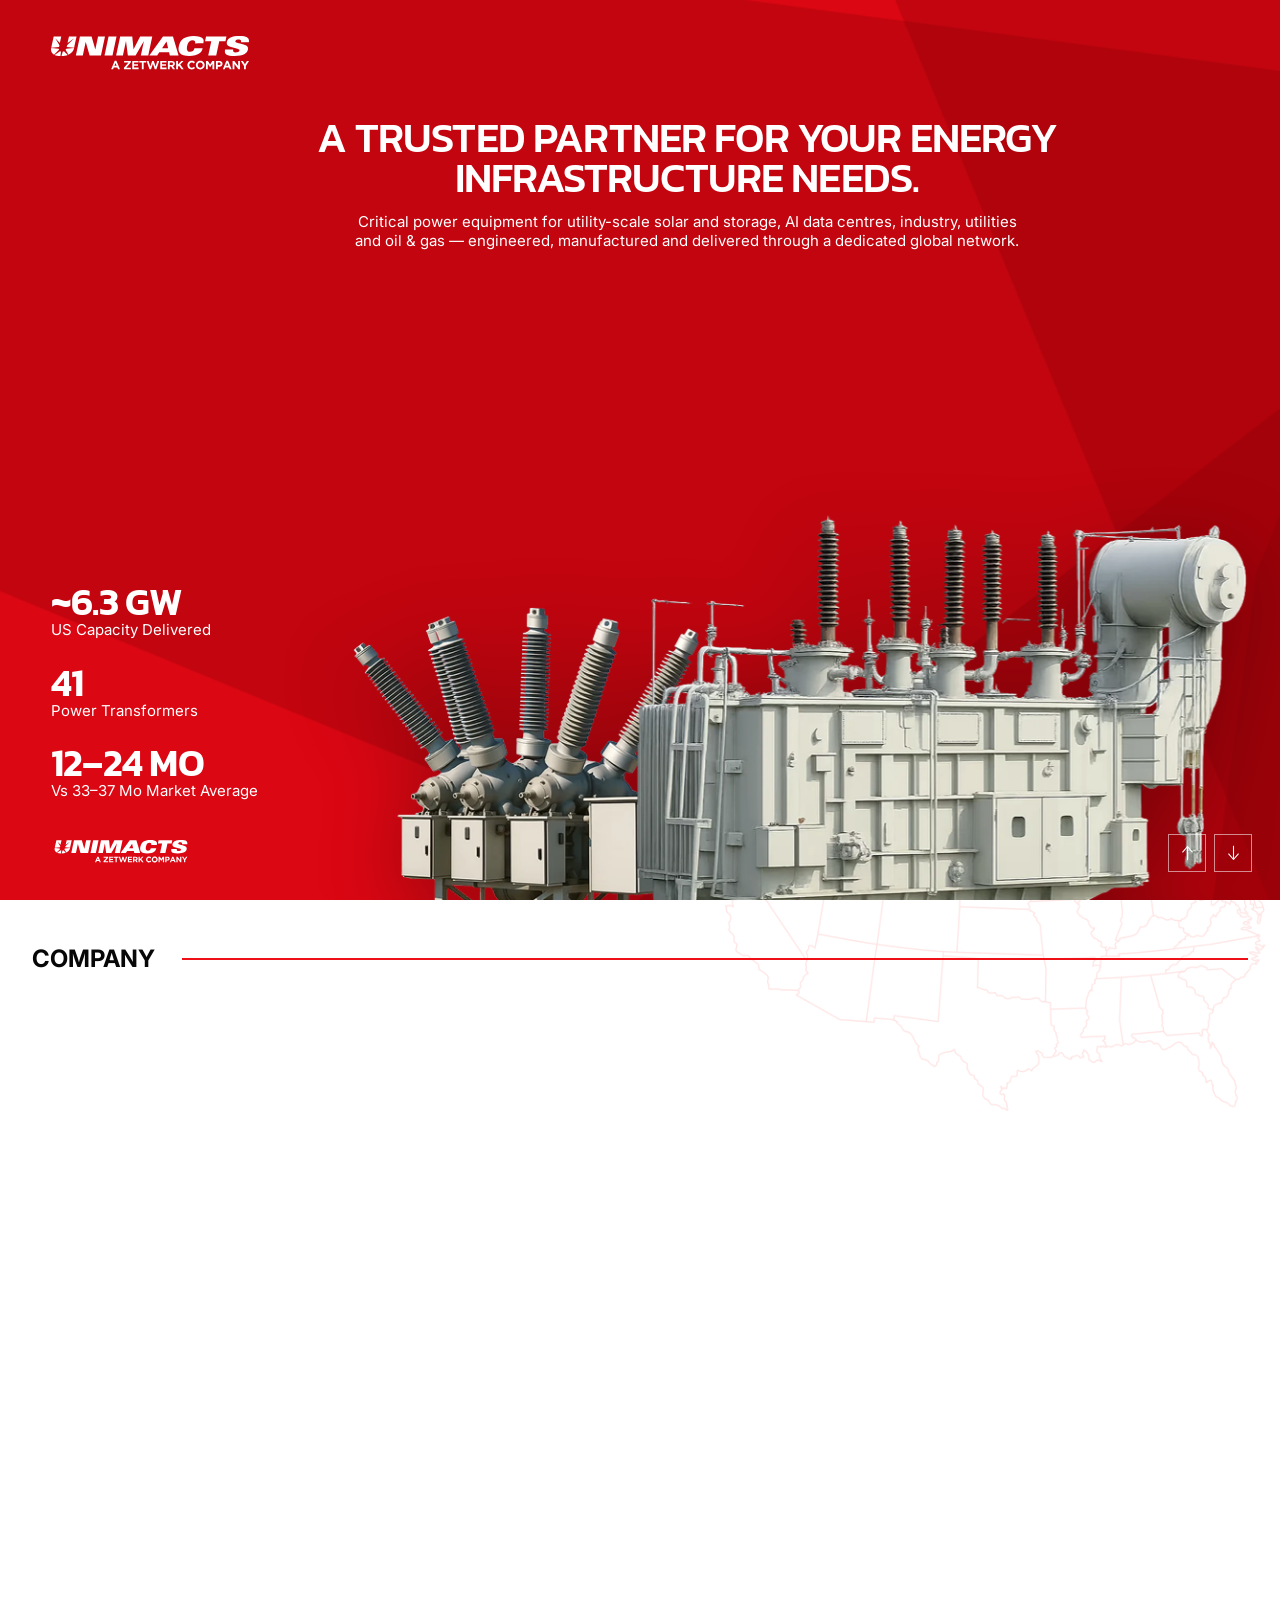
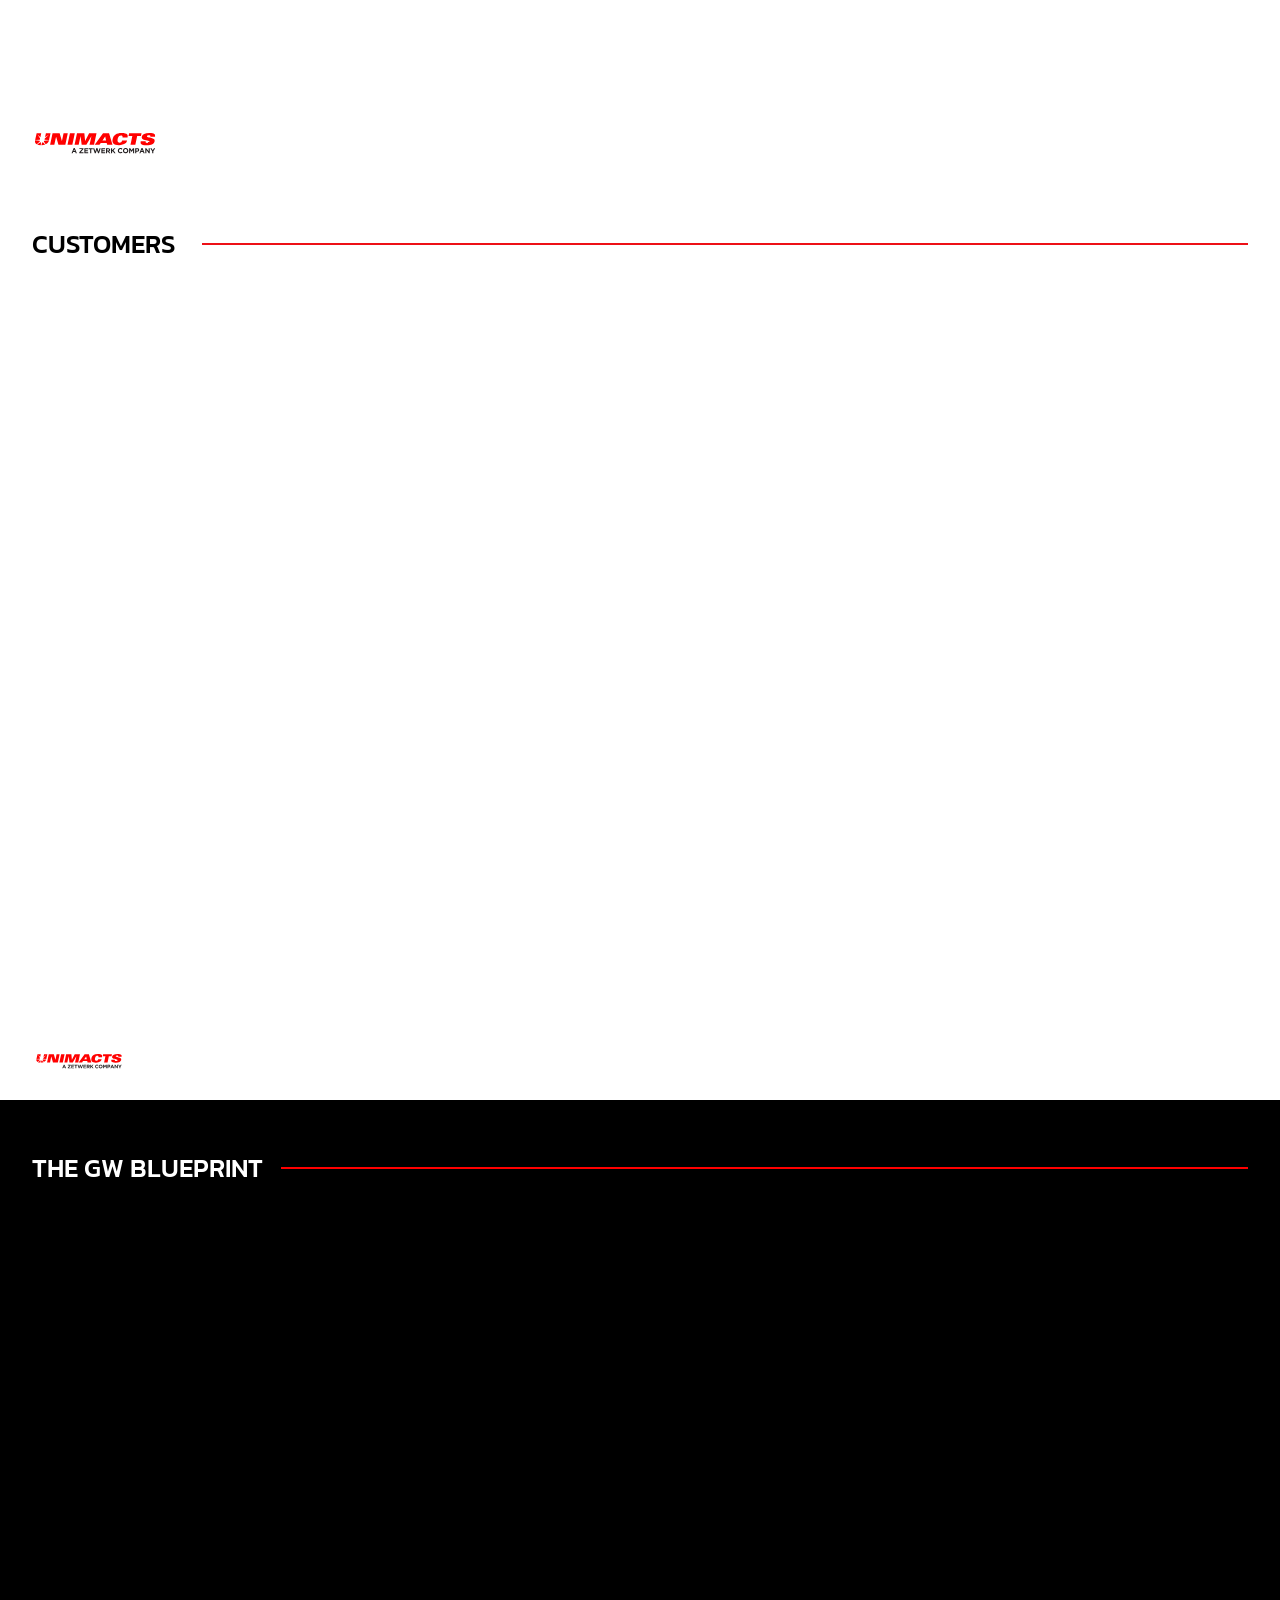
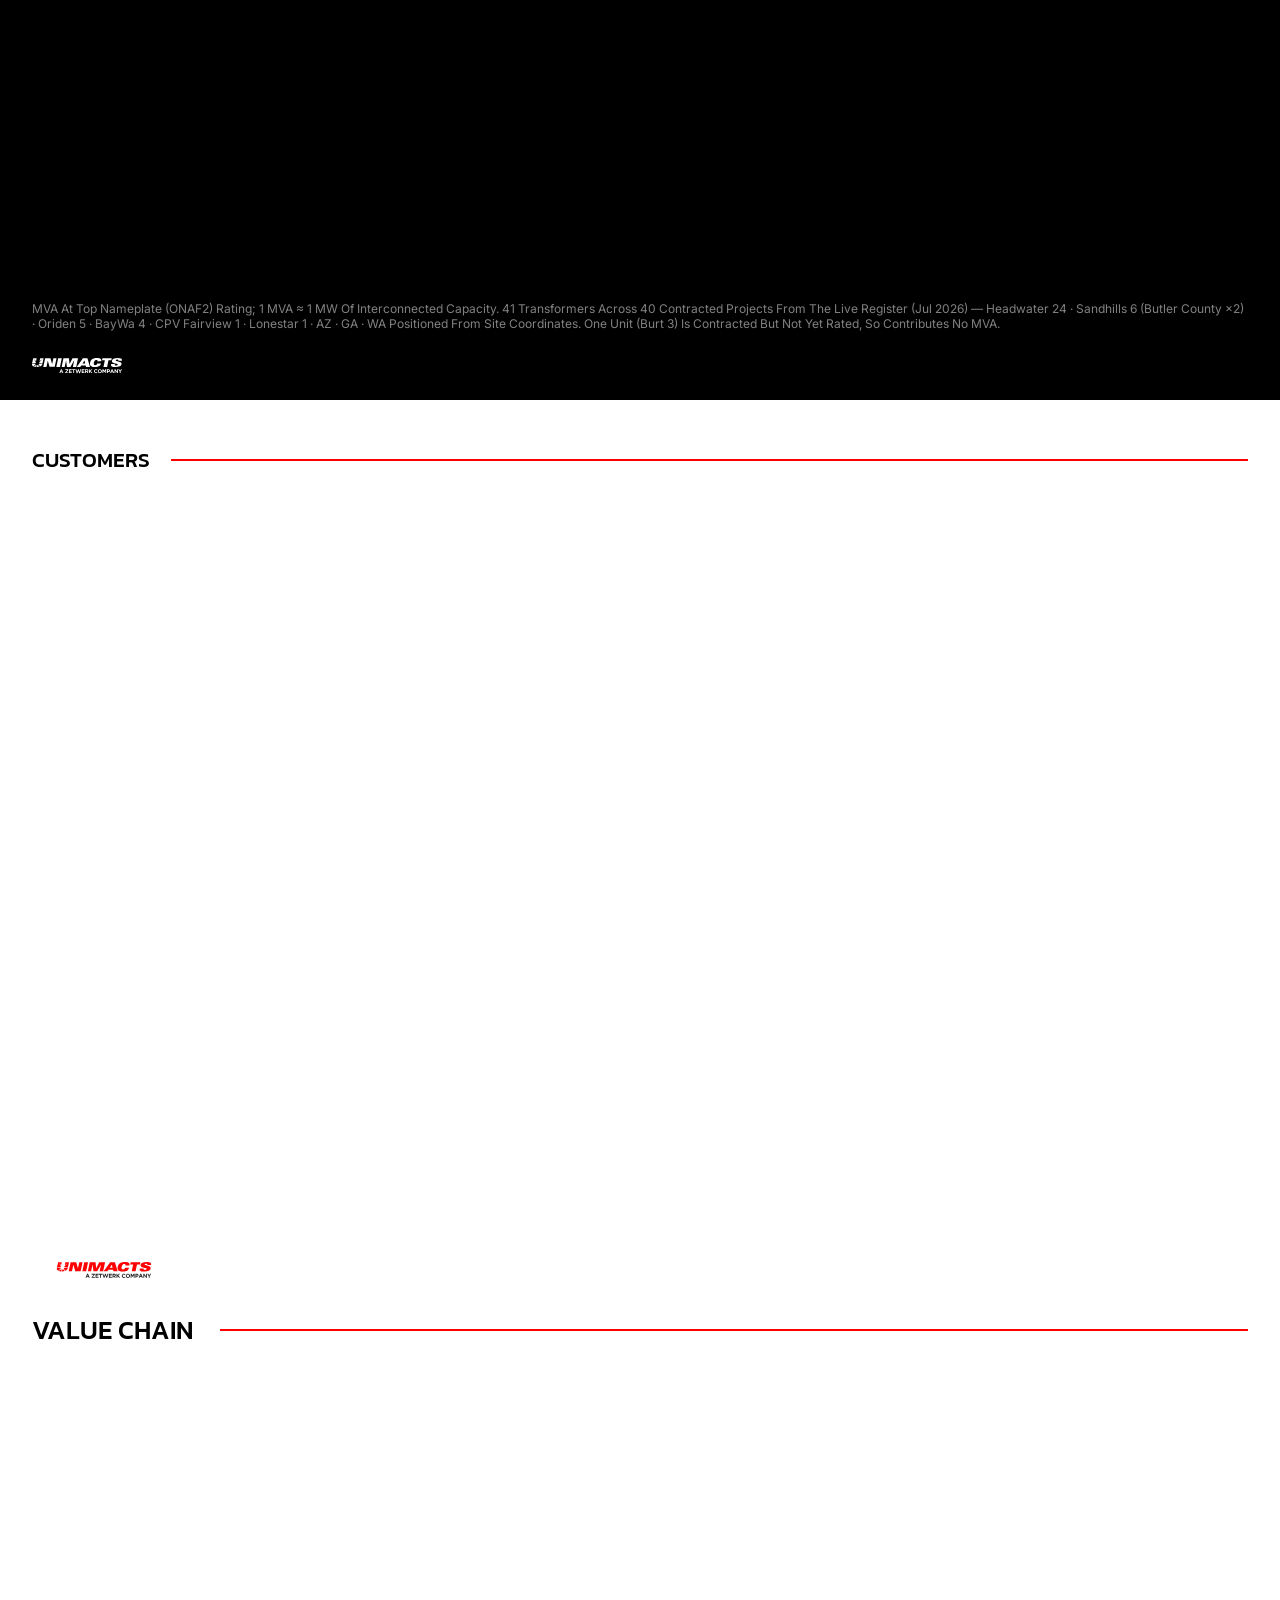
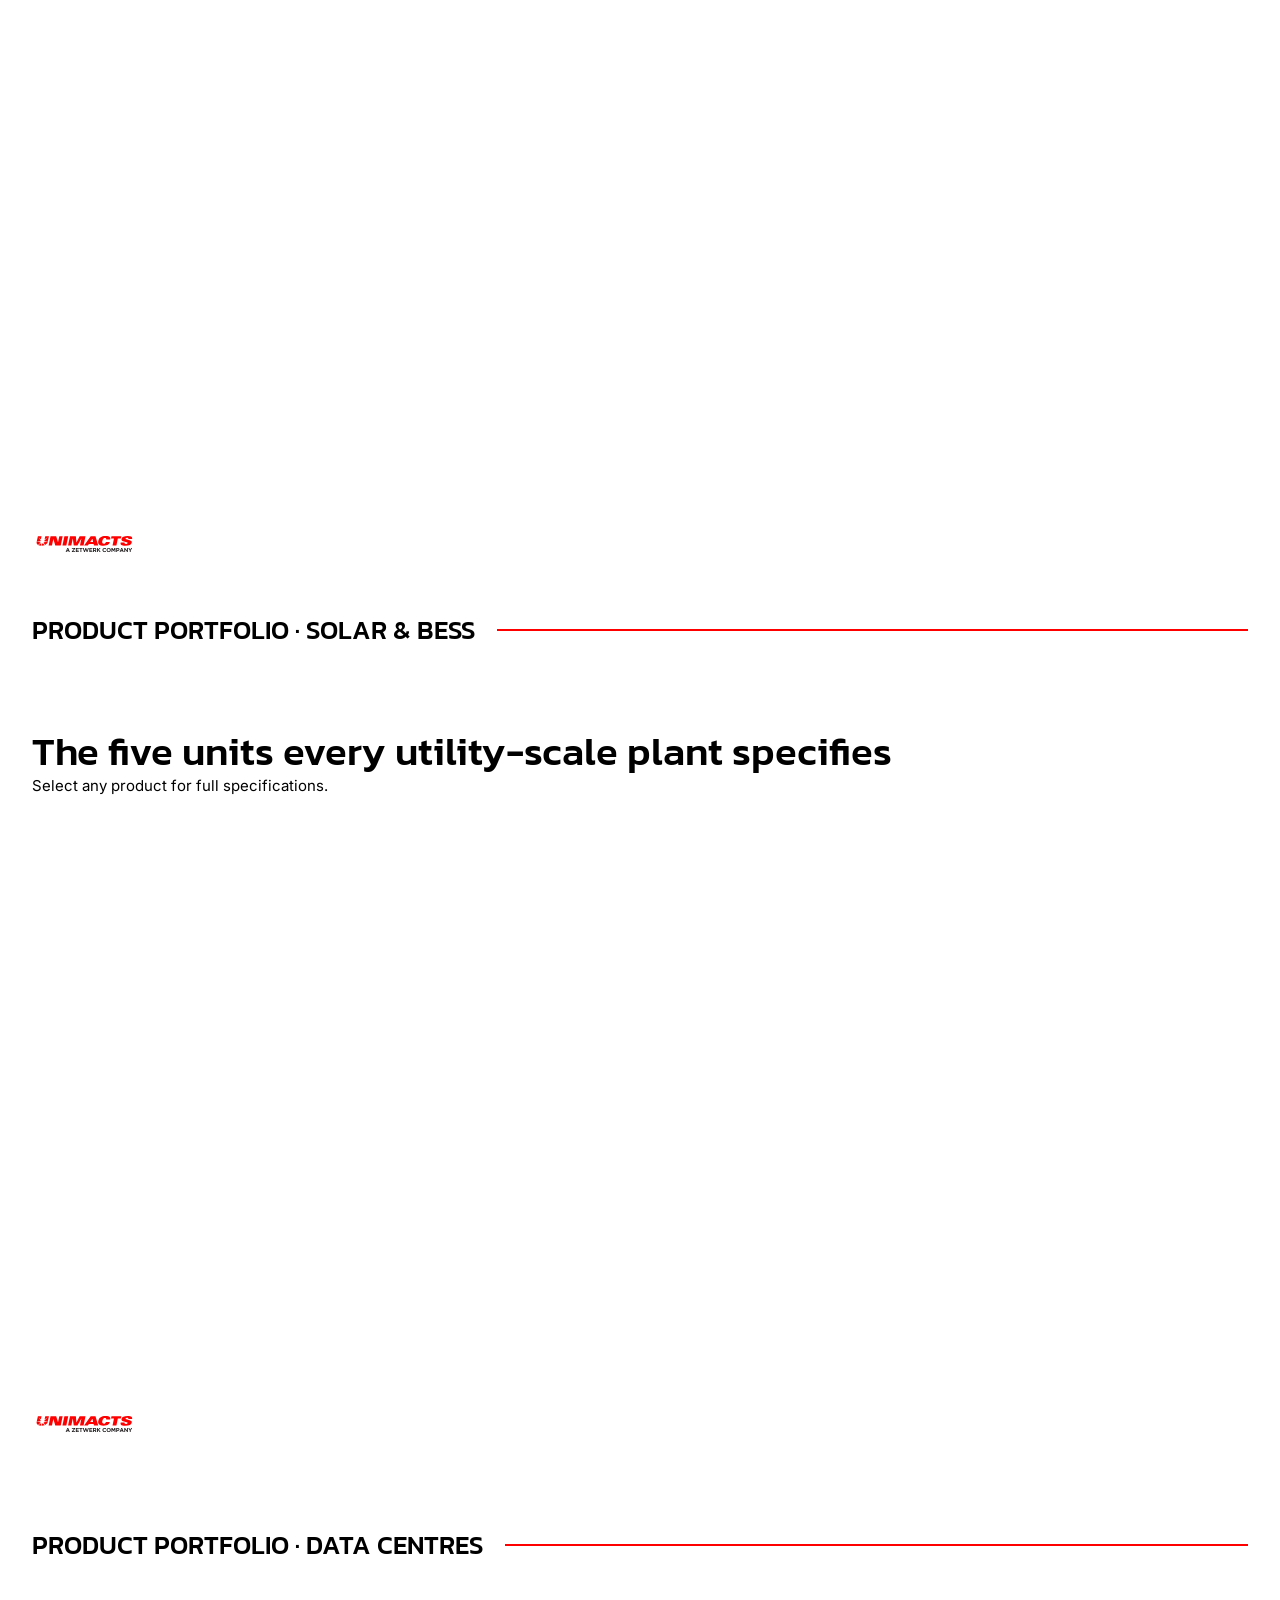
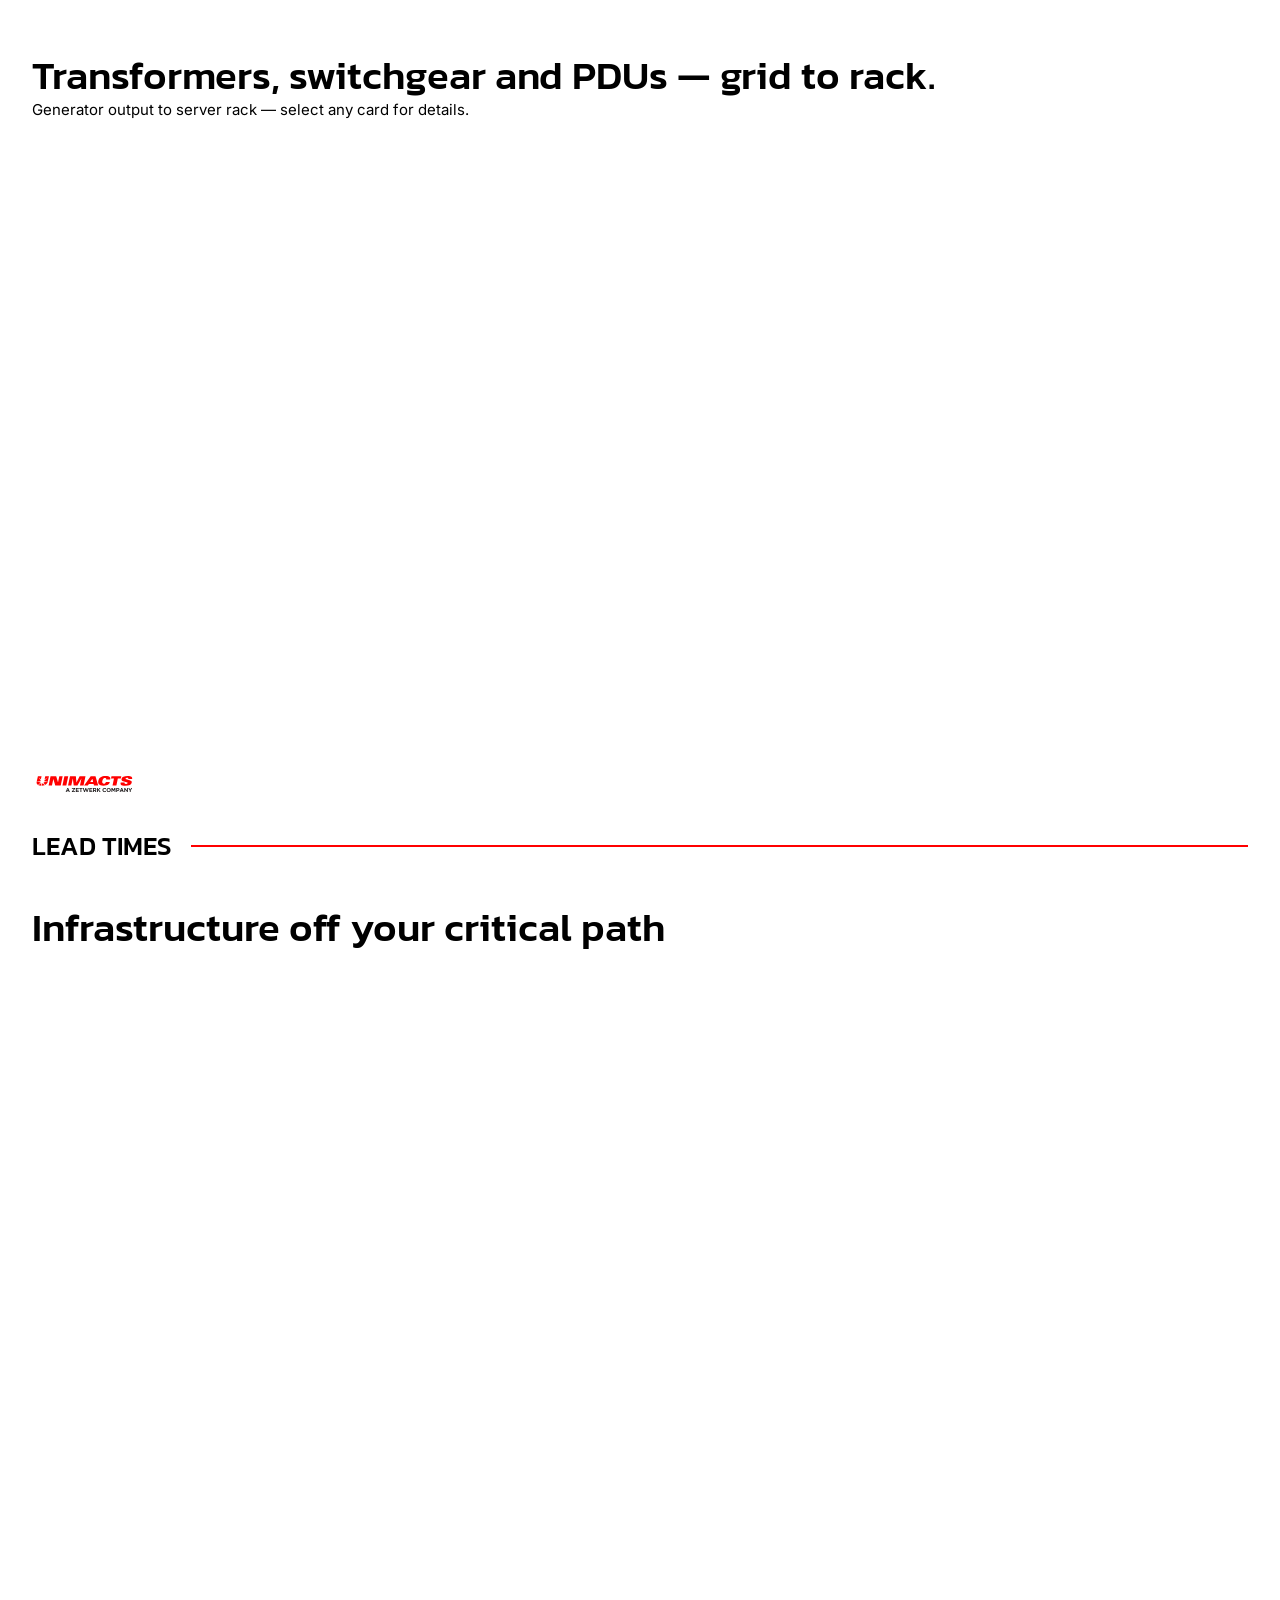
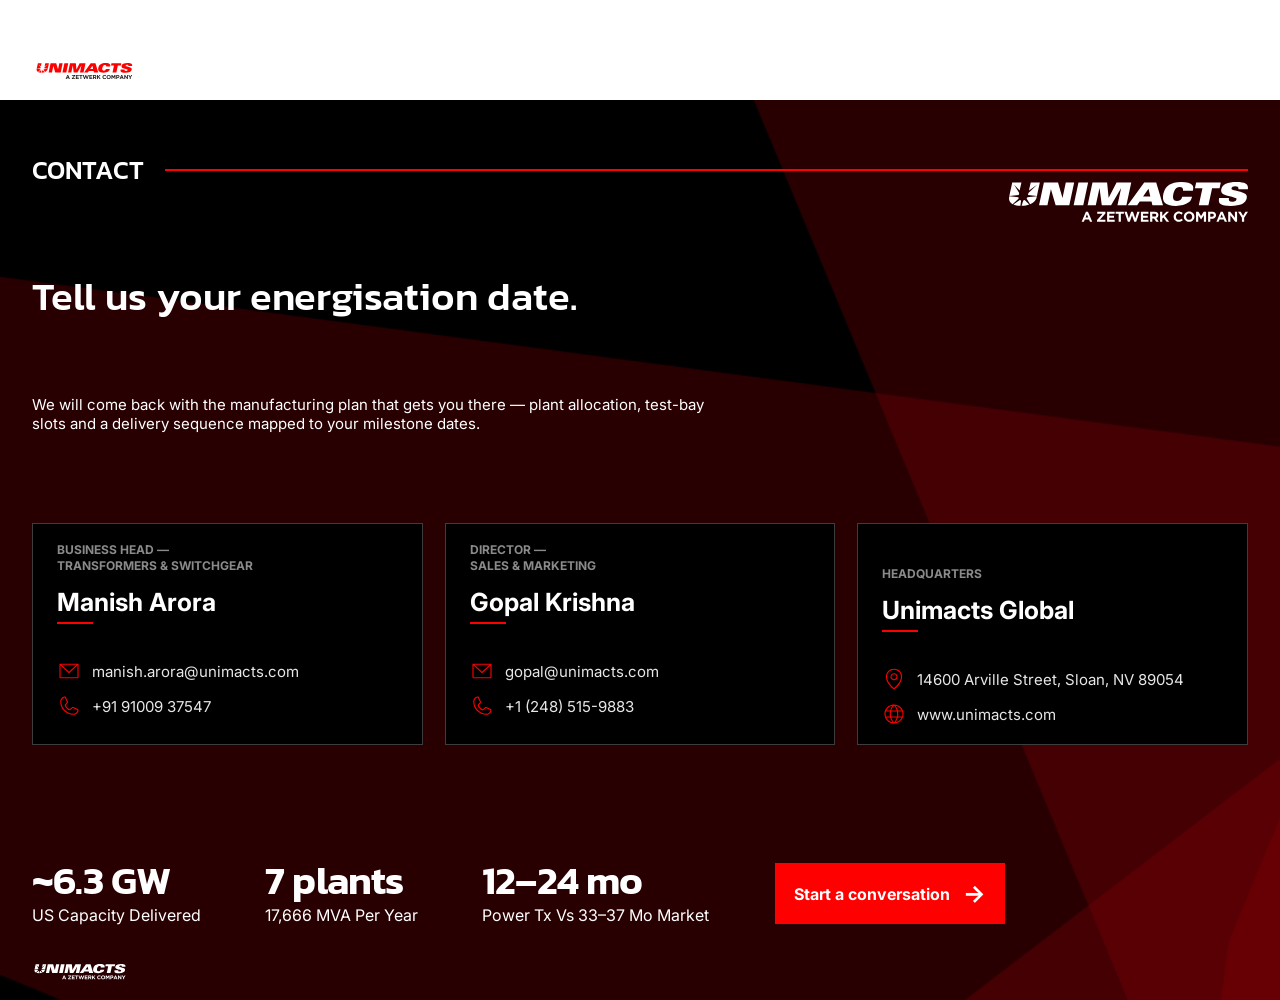
==== commit ee0ecb98: "rwd changes" ====
--- a/index.html
+++ b/index.html
@@ -143,6 +143,14 @@
 
       <div class="body-grid">
 
+        <div class="text-block">
+          <h1 class="hero-heading">A Trusted Partner For Your Energy Infrastructure Needs.</h1>
+          <p class="hero-desc">
+            Critical power equipment for utility-scale solar and storage, AI data centres, industry, utilities and oil
+            &amp; gas — engineered, manufactured and delivered through a dedicated global network.
+          </p>
+        </div>
+
         <!-- Left column: stats -->
         <div class="left-col">
           <div class="stats">
@@ -247,15 +255,8 @@
           </svg>
         </div>
 
-        <!-- Right column: heading + desc + image -->
+        <!-- Right column: image -->
         <div class="right-col">
-          <div class="text-block">
-            <h1 class="hero-heading">A Trusted Partner For Your Energy Infrastructure Needs.</h1>
-            <p class="hero-desc">
-              Critical power equipment for utility-scale solar and storage, AI data centres, industry, utilities and oil
-              &amp; gas — engineered, manufactured and delivered through a dedicated global network.
-            </p>
-          </div>
           <div class="image-wrap">
             <img src="public/image 10.png" alt="Power Transformer" class="transformer-img" />
           </div>
@@ -782,7 +783,7 @@
             <button type="button" role="tab" aria-selected="false" data-blueprint-view="build">Where we build</button>
           </div>
           <div class="blueprint-gw"><b data-blueprint-capacity>~6.3 GW</b><span data-blueprint-caption>US generation
-              brought online on<br>Unimacts transformers</span></div>
+              brought online on Unimacts transformers</span></div>
           <div class="blueprint-stats">
             <div><b data-blueprint-stat-value>41</b><span data-blueprint-stat-label>Projects</span></div>
             <div><b data-blueprint-stat-value>6,273 MVA</b><span data-blueprint-stat-label>≈ 6.3 GW Capacity</span>
@@ -797,7 +798,7 @@
       </div>
       <p class="blueprint-note">MVA At Top Nameplate (ONAF2) Rating; 1 MVA ≈ 1 MW Of Interconnected Capacity. 41
         Transformers Across 40 Contracted Projects From The Live Register (Jul 2026) — Headwater 24 · Sandhills
-        6<br>(Butler County ×2) · Oriden 5 · BayWa 4 · CPV Fairview 1 · Lonestar 1 · AZ · GA · WA Positioned From Site
+        6 (Butler County ×2) · Oriden 5 · BayWa 4 · CPV Fairview 1 · Lonestar 1 · AZ · GA · WA Positioned From Site
         Coordinates. One Unit (Burt 3) Is Contracted But Not Yet Rated, So Contributes No MVA.</p>
       <img class="blueprint-logo" src="public/unimacts-logo-white.svg" alt="Unimacts, a Zetwerk company">
     </div>
@@ -811,7 +812,7 @@
       <header class="team-head"><span>CUSTOMERS</span><i></i></header>
       <div class="team-summary">
         <h2 id="team-heading">Operators from the industry's front line</h2>
-        <div><b>300+ years</b><span>Collective Transformer Design &amp;<br>Engineering Experience</span></div>
+        <div><b>300+ years</b><span>Collective Transformer Design &amp; Engineering Experience</span></div>
       </div>
       <div class="team-brands">
         <b>BUILT AND SHIPPED AT</b>
@@ -858,7 +859,7 @@
         </article>
         <article class="member"><img class="portrait" src="public/person7_bw.png" alt="Amit Sharma">
           <h3>Amit Sharma</h3>
-          <p>Principal Designer —<br>Power Transformers &amp; Switchgear</p>
+          <p>Principal Designer — Power Transformers &amp; Switchgear</p>
           <div class="previous">Previously <img src="public/schneider_bw.png" alt="Schneider"><img
               src="public/vt_bw.png" alt="VT"></div>
         </article>
@@ -882,17 +883,17 @@
         </article>
         <article class="member"><img class="portrait" src="public/person11_bw.png" alt="Pooja Kumar">
           <h3>Pooja Kumar</h3>
-          <p>Head Of Supply Chain &amp;<br>Partnerships</p>
+          <p>Head Of Supply Chain &amp; Partnerships</p>
           <div class="previous">Previously <img src="public/pandg_bw.png" alt="P&amp;G"></div>
         </article>
         <article class="member"><img class="portrait" src="public/person12_bw.png" alt="Amit Biswas">
           <h3>Amit Biswas</h3>
-          <p>Business Development<br>Manager — Renewables</p>
+          <p>Business Development Manager — Renewables</p>
           <div class="previous is-wordmark">Previously <strong>ZETWERK</strong></div>
         </article>
         <article class="member"><img class="portrait" src="public/person13_bw.png" alt="Rishabh Raghavender">
           <h3>Rishabh Raghavender</h3>
-          <p>Business Development<br>Manager — Data Centres</p>
+          <p>Business Development Manager — Data Centres</p>
           <div class="previous is-wordmark">Previously <strong>ZETWERK</strong></div>
         </article>
       </div>
@@ -994,7 +995,7 @@
             <path d="m19.63 24.08-9.26 4.75-9.2-4.63V1.17l9.2 4.76 9.26-4.76 9.2 4.65v23.01l-9.2-4.75Z" />
             <path d="m15 9.84-5.57 9.38L15 17.4l5.57 1.82L15 9.84Z" />
           </svg>
-          <h3>Origination &amp;<br>Development</h3><b>DEVELOPERS · IPPS</b>
+          <h3>Origination &amp; Development</h3><b>DEVELOPERS · IPPS</b>
           <p>Land, interconnection, offtake,<br>tax-equity structuring.</p>
         </article>
         <article class="chain-stage"><svg class="stage-icon" viewBox="0 0 30 30">
@@ -1049,7 +1050,7 @@
         </article>
       </div>
       <div class="unimacts-angle"><strong>The Unimacts Angle:</strong> Under The Post-2025 US Tax Regime, Your Equipment
-        Supplier Determines Your Credits — We Pair Every Shipment With<br>Domestic-Content Certification,
+        Supplier Determines Your Credits — We Pair Every Shipment With Domestic-Content Certification,
         Direct-Cost/BOM Transparency And FEOC-Compliant Documentation.</div>
       <div class="value-chain-footer"><svg xmlns="http://www.w3.org/2000/svg" width="140" height="23.61"
           viewBox="0 0 90 16" fill="none">
@@ -1848,7 +1849,7 @@
       const CONFIG = [
         {
           sel: '.hero',
-          items: ['.hero-header', '.hero-heading', '.hero-desc', '.stat', '.transformer-img', '.bottom-logo']
+          items: ['.hero-header', '.stat', '.transformer-img', '.bottom-logo']
         },
         {
           sel: '.presence',
@@ -1929,9 +1930,9 @@
                 setTimeout(() => el.classList.add('is-visible'), i * STAGGER)
               );
             });
-          } else {
-            // Hide elements so the animation replays on re-entry
-            els.forEach(el => el.classList.remove('is-visible'));
+
+            // Stop observing so the animation only plays once
+            observer.unobserve(entry.target);
           }
         });
       }, { threshold: window.innerWidth <= 850 ? 0.1 : 0.45 });
--- a/style.css
+++ b/style.css
@@ -407,138 +407,160 @@
   display: flex;
   align-items: stretch;
   overflow: hidden;
+  position: relative;
 }
 
 .hero-container {
-  width: 95%;
+  width: 92%;
+  max-width: 1440px;
   margin: 0 auto;
   display: flex;
   flex-direction: column;
   height: 100%;
-  padding-top: 32px;
   position: relative;
 }
 
 .hero-header {
-  flex-shrink: 0;
-  margin-bottom: 24px;
+  position: absolute;
+  top: 36px;
+  left: 0;
+  z-index: 10;
 }
 
 .body-grid {
   flex: 1;
-  display: flex;
-  min-height: 0;
-}
-
-.left-col {
-  flex: 0 0 260px;
-  display: flex;
-  flex-direction: column;
-  justify-content: flex-end;
-  padding-bottom: 50px;
-  gap: 0;
-  margin-left: 50px;
-  margin-bottom: 70px;
-}
-
-.stats {
-  display: flex;
-  flex-direction: column;
-  gap: 28px;
-}
-
-.stat {
-  display: flex;
-  flex-direction: column;
-  gap: 2px;
-}
-
-.stat-value {
-  color: #fff;
-  font-family: "Kanit", sans-serif;
-  font-size: 40px;
-  font-weight: 600;
-  line-height: 90%;
-  letter-spacing: -0.8px;
-  text-transform: uppercase;
-}
-
-.stat-label {
-  color: #fff;
-  font-family: "Inter", sans-serif;
-  font-size: 16px;
-  font-weight: 400;
-  line-height: 120%;
-  text-transform: capitalize;
-}
-
-.bottom-logo {
+  position: relative;
+  width: 100%;
+  height: 100%;
+}
+
+.text-block {
   position: absolute;
-  bottom: 36px;
-  left: 50px;
-  display: flex;
-  align-items: center;
-}
-
-.right-col {
-  flex: 1;
-  display: flex;
-  flex-direction: column;
-  padding-left: 40px;
-  min-height: 0;
-}
-
-.text-block {
-  flex-shrink: 0;
+  top: 118px;
+  left: 54%;
+  transform: translateX(-50%);
+  z-index: 10;
+  width: 820px;
+  max-width: 90%;
   display: flex;
   flex-direction: column;
   align-items: center;
-  margin-bottom: 20px;
+  text-align: center;
 }
 
 .hero-heading {
-  width: 798px;
-  max-width: 100%;
+  display: block;
+  visibility: visible;
+  width: 100%;
   color: #fff;
   text-align: center;
   font-family: "Kanit", sans-serif;
-  font-size: 46px;
+  font-size: 42px;
   font-weight: 500;
-  line-height: 90%;
-  letter-spacing: -0.92px;
+  line-height: 95%;
+  letter-spacing: -0.84px;
   text-transform: uppercase;
-  margin-bottom: 18px;
-  margin-left: -300px;
+  margin: 0 0 14px 0;
+  opacity: 1;
+  transform: none;
+  transition: none;
+  animation: none;
 }
 
 .hero-desc {
-  width: 754px;
+  display: block;
+  visibility: visible;
+  width: 680px;
   max-width: 100%;
   color: #fff;
   text-align: center;
   font-family: "Inter", sans-serif;
-  font-size: 16px;
+  font-size: 15px;
+  font-weight: 400;
+  line-height: 130%;
+  margin: 0;
+  opacity: 1;
+  transform: none;
+  transition: none;
+  animation: none;
+}
+
+.left-col {
+  position: absolute;
+  bottom: 100px;
+  left: 0;
+  z-index: 10;
+  display: flex;
+  flex-direction: column;
+}
+
+.stats {
+  display: flex;
+  flex-direction: column;
+  gap: 26px;
+}
+
+.stat {
+  display: flex;
+  flex-direction: column;
+  gap: 2px;
+}
+
+.stat-value {
+  color: #fff;
+  font-family: "Kanit", sans-serif;
+  font-size: 38px;
+  font-weight: 600;
+  line-height: 90%;
+  letter-spacing: -0.76px;
+  text-transform: uppercase;
+}
+
+.stat-label {
+  color: #fff;
+  font-family: "Inter", sans-serif;
+  font-size: 15px;
   font-weight: 400;
   line-height: 120%;
-  margin-left: -370px;
+  text-transform: capitalize;
+}
+
+.bottom-logo {
+  position: absolute;
+  bottom: 36px;
+  left: 0;
+  z-index: 10;
+  display: flex;
+  align-items: center;
+}
+
+.right-col {
+  position: absolute;
+  right: -30px;
+  bottom: 0;
+  width: 78%;
+  height: 70%;
+  display: flex;
+  align-items: flex-end;
+  justify-content: flex-end;
+  z-index: 2;
+  pointer-events: none;
 }
 
 .image-wrap {
-  flex: 1;
+  width: 100%;
+  height: 100%;
   display: flex;
   align-items: flex-end;
-  justify-content: center;
-  min-height: 0;
+  justify-content: flex-end;
 }
 
 .transformer-img {
-  width: 100%;
-  max-width: 960px;
-  height: auto;
+  max-width: 100%;
   max-height: 100%;
   object-fit: contain;
   display: block;
-  filter: drop-shadow(0 20px 40px rgba(0, 0, 0, 0.4));
+  filter: drop-shadow(0 20px 40px rgba(0, 0, 0, 0.3));
 }
 
 /* ══════════════════════════════════════
@@ -839,8 +861,9 @@
 }
 
 .backed>b {
-  display: block;
+  display: flex;
   margin-bottom: 11px;
+  justify-content: center;
 }
 
 .backed div {
@@ -1185,7 +1208,7 @@
 }
 
 .blueprint-stats>div+div {
-  padding-left: 19px;
+  padding-left: 8px;
   border-left: 1px solid #303030;
 }
 
@@ -1413,6 +1436,7 @@
   0% {
     transform: translateX(0);
   }
+
   100% {
     transform: translateX(-50%);
   }
@@ -2852,168 +2876,91 @@
 }
 
 @media (max-width: 530px) {
-
-
-
-  /* Mobile hero — stacked content with the transformer anchored to the base. */
-  .hero {
-    min-height: 100svh;
-    height: 100svh;
-    background-image: url("public/mobile_bg.png");
-    background-position: center;
-    overflow: hidden;
-  }
-
-  .hero-container {
-    width: 100%;
-    padding: 50px 0 0;
-    position: relative;
-    overflow: hidden;
-    height: 100%;
-  }
-
-  .hero-header {
-    margin: 0;
-    width: 100%;
-    display: flex;
-    justify-content: flex-start;
-    padding-left: 39px;
-  }
-
   .hero-header svg {
-    width: 165px;
-    height: 28.333px;
-  }
-
-  .body-grid {
-    position: relative;
-    display: block;
-    min-height: 0;
-    height: calc(100% - 50px);
-  }
-
-  .right-col {
-    padding: 0;
+    width: 124px;
+    height: 20.912px;
   }
 
   .text-block {
+    margin-top: 40px;
+    margin-left: -15px;
+  }
+
+  .stats {
     display: flex;
     flex-direction: column;
-    align-items: center;
-    margin: 60px auto 0;
-    width: 100%;
-    padding: 0 39px;
-  }
-
-  .hero-heading {
+    gap: 26px;
+    margin-bottom: 64px;
+  }
+
+  .right-col {
+    position: absolute;
+    right: -30px;
+    bottom: 0;
     width: 100%;
     height: 100%;
-    transform: rotate(-15deg);
+    display: flex;
+    align-items: flex-end;
+    justify-content: flex-end;
+    z-index: 2;
+    pointer-events: none;
+    margin-bottom: -250px;
+  }
+
+  .hero-heading {
     color: #FFF;
     text-align: center;
     font-family: "Kanit", sans-serif;
-    font-size: 30px;
+    font-size: 24px;
     font-style: normal;
     font-weight: 500;
     line-height: 90%;
     letter-spacing: -0.48px;
     text-transform: uppercase;
-    margin: 0 0 15px 0;
   }
 
   .hero-desc {
-    width: 100%;
-    height: 100%;
-    transform: rotate(-15deg);
     color: #FFF;
     text-align: center;
     font-family: "Inter", sans-serif;
-    font-size: 18px;
+    font-size: 14px;
     font-style: normal;
     font-weight: 400;
     line-height: 120%;
-    margin: 0;
-  }
-
-  .left-col {
-    position: absolute;
-    z-index: 2;
-    bottom: 290px;
-    left: 39px;
-    transform: none;
-    margin: 0;
-    padding: 0;
-    width: auto;
-  }
-
-  .stats {
-    display: flex;
-    flex-direction: column;
-    align-items: flex-start;
-    gap: 20px;
-    width: 100%;
-  }
-
-  .stat {
-    display: flex;
-    flex-direction: column;
-    align-items: flex-start;
-    text-align: left;
-    flex: 1;
-    max-width: 280px;
+  }
+
+  .bottom-logo {
+    display: none;
   }
 
   .stat-value {
     color: #FFF;
     font-family: "Kanit", sans-serif;
-    font-size: 30px;
+    font-size: 26px;
     font-style: normal;
     font-weight: 600;
     line-height: 90%;
     letter-spacing: -0.52px;
     text-transform: uppercase;
-    text-align: left;
   }
 
   .stat-label {
     color: #FFF;
-    text-align: left;
-    font-family: "Inter", sans-serif;
-    font-size: 13.5px;
+    text-align: center;
+    font-family: "Inter", sans-serif;
+    font-size: 12px;
     font-style: normal;
     font-weight: 400;
     line-height: 120%;
     text-transform: capitalize;
-    margin-top: 4px;
-  }
-
-  .image-wrap {
-    position: absolute;
-    left: 39px;
-    transform: none;
-    bottom: 40px;
-    width: 580px;
-    height: 300px;
-    aspect-ratio: 193/100;
-    display: flex;
-    align-items: center;
-    justify-content: center;
-    overflow: hidden;
-  }
-
-  .transformer-img {
-    width: 100%;
-    height: 100%;
-    object-fit: contain;
-    margin: 0;
-  }
-
-  .bottom-logo {
-    display: none;
-  }
+  }
+
+
+
+
 
   .container {
-    width: 90%;
+    width: 95%;
   }
 
   .section-head {
@@ -3177,7 +3124,7 @@
 
   .backed div {
     flex-wrap: wrap;
-    gap: 10px;
+    gap: 3px;
   }
 
   .customers-head {
@@ -3262,6 +3209,11 @@
     object-fit: contain;
   }
 
+  .six-logos img:nth-child(3) {
+    transform: scale(0.6);
+    transform-origin: center;
+  }
+
   .gw-blueprint {
     min-height: auto;
     padding: 30px 0;
@@ -3318,6 +3270,24 @@
   .blueprint-stats {
     order: 5;
     margin-top: 35px;
+    display: grid;
+    grid-template-columns: 1fr auto 1fr;
+    align-items: start;
+    gap: 0;
+  }
+
+  .blueprint-stats>div {
+    border-top: 1px solid #303030;
+    padding: 14px 8px 0;
+    min-width: 0;
+  }
+
+  .blueprint-stats>div+div {
+    border-left: 1px solid #303030;
+  }
+
+  .blueprint-stats b {
+    white-space: nowrap;
   }
 
   .gw-blueprint.is-build .blueprint-container {
@@ -3344,15 +3314,34 @@
 
   .gw-blueprint.is-build .blueprint-stats {
     width: 100%;
-    grid-template-columns: repeat(2, minmax(0, 1fr));
+    display: grid;
+    grid-template-columns: repeat(2, 1fr);
+    align-items: stretch;
+    gap: 0;
     order: 5;
   }
 
-  .gw-blueprint.is-build .blueprint-stats div:nth-child(3) {
+  .gw-blueprint.is-build .blueprint-stats>div:nth-child(1),
+  .gw-blueprint.is-build .blueprint-stats>div:nth-child(2) {
+    padding-bottom: 12px;
+  }
+
+  .gw-blueprint.is-build .blueprint-stats>div:nth-child(1) {
+    padding-left: 0;
+  }
+
+  .gw-blueprint.is-build .blueprint-stats>div:nth-child(2) {
+    border-left: 1px solid #303030;
+    padding-left: 12px;
+  }
+
+  .gw-blueprint.is-build .blueprint-stats>div:nth-child(3) {
     grid-column: span 2;
     border-left: none;
-    padding-left: 4px;
-    margin-top: 15px;
+    border-top: 1px solid #303030;
+    padding-left: 0;
+    padding-top: 12px;
+    margin-top: 0;
   }
 
   .gw-blueprint.is-build .blueprint-stats span {
@@ -3453,6 +3442,11 @@
     font-weight: 400;
     line-height: 120%;
     text-transform: capitalize;
+    opacity: 0.6;
+  }
+
+  .blueprint-note br {
+    display: none;
   }
 
   .blueprint-logo {
@@ -3484,6 +3478,13 @@
     flex-direction: column;
   }
 
+  .team-summary>div {
+    display: flex;
+    flex-direction: column;
+    align-items: flex-start;
+    gap: 6px;
+  }
+
   .team-head span {
     color: #000;
     font-family: "Kanit", sans-serif;
@@ -3520,6 +3521,12 @@
     font-weight: 400;
     line-height: 120%;
     text-transform: capitalize;
+    opacity: 0.6;
+    max-width: 240px;
+  }
+
+  .team-summary span br {
+    display: none;
   }
 
   .team-brands {
@@ -3550,15 +3557,27 @@
   }
 
   .team-grid {
+    display: grid;
     grid-template-columns: repeat(2, minmax(0, 1fr));
+    grid-auto-rows: 1fr;
     gap: 32px 18px;
+    align-items: stretch;
     margin-top: 40px;
+  }
+
+  .member {
+    display: flex;
+    flex-direction: column;
+    align-items: center;
+    text-align: center;
+    height: 100%;
   }
 
   .member .portrait {
     width: 77.72px;
     height: 77.72px;
     flex-shrink: 0;
+    margin-bottom: 8px;
   }
 
   .member h3 {
@@ -3567,7 +3586,16 @@
     font-size: 14px;
     font-style: normal;
     font-weight: 700;
-    line-height: 100%;
+    line-height: 115%;
+    width: 125px;
+    min-height: 32px;
+    display: flex;
+    align-items: center;
+    justify-content: center;
+    white-space: normal;
+    word-break: break-word;
+    text-align: center;
+    margin: 0 0 6px;
   }
 
   .member p {
@@ -3579,21 +3607,54 @@
     font-weight: 400;
     line-height: 120%;
     text-transform: capitalize;
+    width: 125px;
+    min-height: 40px;
+    display: flex;
+    align-items: center;
+    justify-content: center;
+    margin: 0 0 10px;
   }
 
   .previous {
-    color: #000;
-    font-family: "Inter", sans-serif;
-    font-size: 12px;
-    font-style: normal;
+    font-size: 0;
+    color: transparent;
+    display: flex;
+    flex-wrap: wrap;
+    align-items: center;
+    justify-content: center;
+    gap: 4px 8px;
+    width: 125px;
+    min-height: 48px;
+    margin-top: auto;
+    padding-top: 10px;
+    border-top: 1px solid #d8d8d8;
+  }
+
+  .previous::before {
+    content: "Previously";
+    display: block;
+    width: 100%;
+    text-align: center;
+    font-family: "Inter", sans-serif;
+    font-size: 11px;
     font-weight: 700;
     line-height: 120%;
-    text-transform: capitalize;
+    color: #696969;
+    margin-bottom: 2px;
+  }
+
+  .previous strong {
+    font-family: "Inter", sans-serif;
+    font-size: 11px;
+    font-weight: 700;
+    color: #000;
+    letter-spacing: 0.5px;
   }
 
   .previous img {
-    max-height: 15px;
-    max-width: 50px;
+    max-height: 16px;
+    max-width: 55px;
+    object-fit: contain;
   }
 
   .team-footer {
@@ -3630,7 +3691,8 @@
     display: grid;
     grid-template-columns: repeat(2, 1fr);
     justify-content: center;
-    gap: 40px 30px;
+    gap: 27px 17px;
+    width: 100%;
     margin: 30px auto 0;
   }
 
@@ -3643,7 +3705,7 @@
     flex-direction: column;
     align-items: flex-start;
     width: 100%;
-    height: 150px;
+    height: auto;
     aspect-ratio: 1 / 1;
     padding: 12px 10px;
     box-sizing: border-box;
@@ -3654,11 +3716,30 @@
     height: 24px;
   }
 
-  .chain-stage:nth-child(1) { grid-column: 1; grid-row: 1; }
-  .chain-stage:nth-child(2) { grid-column: 2; grid-row: 1; }
-  .chain-stage:nth-child(3) { grid-column: 2; grid-row: 2; }
-  .chain-stage:nth-child(4) { grid-column: 1; grid-row: 2; }
-  .chain-stage:nth-child(5) { grid-column: 1; grid-row: 3; }
+  .chain-stage:nth-child(1) {
+    grid-column: 1;
+    grid-row: 1;
+  }
+
+  .chain-stage:nth-child(2) {
+    grid-column: 2;
+    grid-row: 1;
+  }
+
+  .chain-stage:nth-child(3) {
+    grid-column: 2;
+    grid-row: 2;
+  }
+
+  .chain-stage:nth-child(4) {
+    grid-column: 1;
+    grid-row: 2;
+  }
+
+  .chain-stage:nth-child(5) {
+    grid-column: 1;
+    grid-row: 3;
+  }
 
   .chain-stage h3 {
     color: #000;
@@ -3717,10 +3798,10 @@
 
   /* Arrow 1: Pointing right from Item 1 to Item 2 */
   .chain-stage:nth-child(1)::after {
-    width: 30px;
-    height: 24px;
-    top: calc(50% - 12px);
-    right: -30px;
+    width: 17px;
+    height: 18px;
+    top: calc(50% - 9px);
+    right: -17px;
     left: auto;
     bottom: auto;
     transform: none;
@@ -3728,10 +3809,10 @@
 
   /* Arrow 2: Pointing down from Item 2 to Item 3 */
   .chain-stage:nth-child(2)::after {
-    width: 24px;
-    height: 40px;
-    bottom: -40px;
-    left: calc(50% - 12px);
+    width: 18px;
+    height: 27px;
+    bottom: -27px;
+    left: calc(50% - 9px);
     right: auto;
     top: auto;
     transform: rotate(90deg);
@@ -3739,10 +3820,10 @@
 
   /* Arrow 3: Pointing left from Item 3 to Item 4 */
   .chain-stage:nth-child(3)::after {
-    width: 30px;
-    height: 24px;
-    top: calc(50% - 12px);
-    left: -30px;
+    width: 17px;
+    height: 18px;
+    top: calc(50% - 9px);
+    left: -17px;
     right: auto;
     bottom: auto;
     transform: rotate(180deg);
@@ -3750,10 +3831,10 @@
 
   /* Arrow 4: Pointing down from Item 4 to Item 5 */
   .chain-stage:nth-child(4)::after {
-    width: 24px;
-    height: 40px;
-    bottom: -40px;
-    left: calc(50% - 12px);
+    width: 18px;
+    height: 27px;
+    bottom: -27px;
+    left: calc(50% - 9px);
     right: auto;
     top: auto;
     transform: rotate(90deg);
@@ -3822,7 +3903,7 @@
     font-family: "Inter", sans-serif;
     font-size: 12px;
     font-style: normal;
-    font-weight: 700;
+    font-weight: 400;
     line-height: 120%;
     text-transform: capitalize;
     padding: 20px 15px;
@@ -3831,7 +3912,7 @@
   }
 
   .unimacts-angle strong {
-    color: #FF000E;
+    color: #F00;
     font-family: "Inter", sans-serif;
     font-size: 12px;
     font-style: normal;
@@ -4047,16 +4128,16 @@
   .data-product-row article {
     height: auto;
     min-height: 0;
-    padding: 8px 10px;
+    padding: 0 10px 8px;
     border: 0.417px solid #DBDBDB;
-    background: #FFF;
+    background: linear-gradient(to bottom, #fafafa 95px, #FFF 95px);
     display: flex;
     flex-direction: column;
   }
 
   .data-product-row article>img {
     height: 90px;
-    margin: -8px -10px 8px;
+    margin: 5px -10px 8px;
     width: calc(100% + 20px);
     object-fit: contain;
     background: #fafafa;
@@ -4159,11 +4240,15 @@
     grid-template-columns: 1fr 111.5px;
     align-items: center;
     gap: 8px 12px;
-    padding: 16px 0;
-  }
-
-  .lead-row > div:first-child {
+    padding: 16px 2.5vw;
+    margin-left: -2.5vw;
+    margin-right: -2.5vw;
+    border-top: 1px solid #EBEBEB;
+  }
+
+  .lead-row>div:first-child {
     grid-column: span 2;
+    order: 1;
   }
 
   .lead-row h3 {
@@ -4188,6 +4273,7 @@
 
   .lead-result b {
     grid-column: 1;
+    order: 2;
     color: #000;
     font-family: "Inter", sans-serif;
     font-size: 14px;
@@ -4195,10 +4281,13 @@
     font-weight: 700;
     line-height: 100%;
     text-align: left;
+    align-self: center;
+    margin-top: 8px;
   }
 
   .lead-result strong {
     grid-column: 2;
+    order: 3;
     display: flex;
     width: 111.5px;
     height: 26.684px;
@@ -4215,16 +4304,35 @@
     font-weight: 700;
     line-height: 130%;
     text-transform: uppercase;
+    justify-self: end;
+    margin-top: 8px;
   }
 
   .lead-bars {
     grid-column: span 2;
+    order: 4;
     width: 100%;
-    margin: 4px 0 0;
+    height: 31px;
+    margin: 10px 0 0;
+    border-top: 1px solid #EBEBEB;
+  }
+
+  .lead-bars::before,
+  .lead-bars::after {
+    height: 8.066px;
+  }
+
+  .lead-bars::before {
+    top: 10px;
+  }
+
+  .lead-bars::after {
+    top: 21px;
   }
 
   .lead-result span {
     grid-column: span 2;
+    order: 5;
     color: #000;
     font-family: "Inter", sans-serif;
     font-size: 12px;
@@ -4232,7 +4340,7 @@
     font-weight: 400;
     line-height: 100%;
     text-align: left;
-    margin: 2px 0 0;
+    margin: 4px 0 0;
   }
 
   .lead-note {
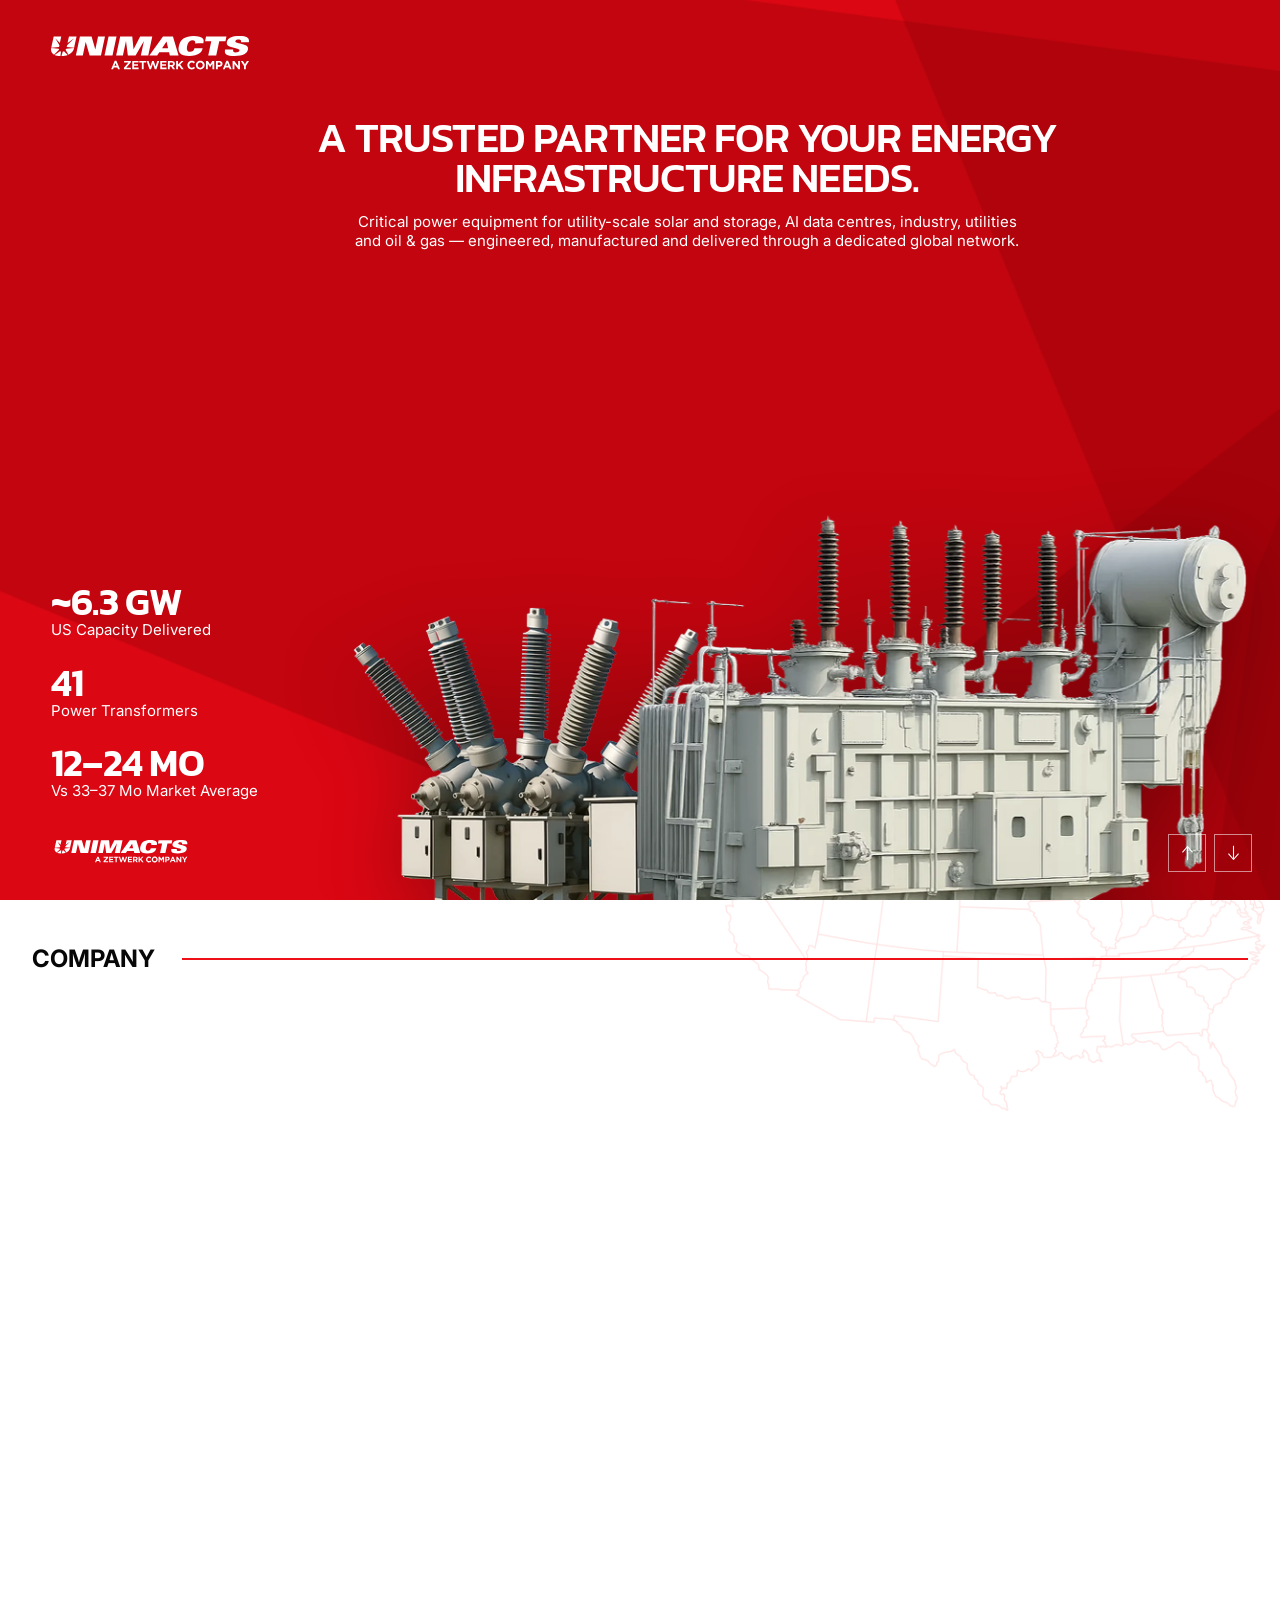
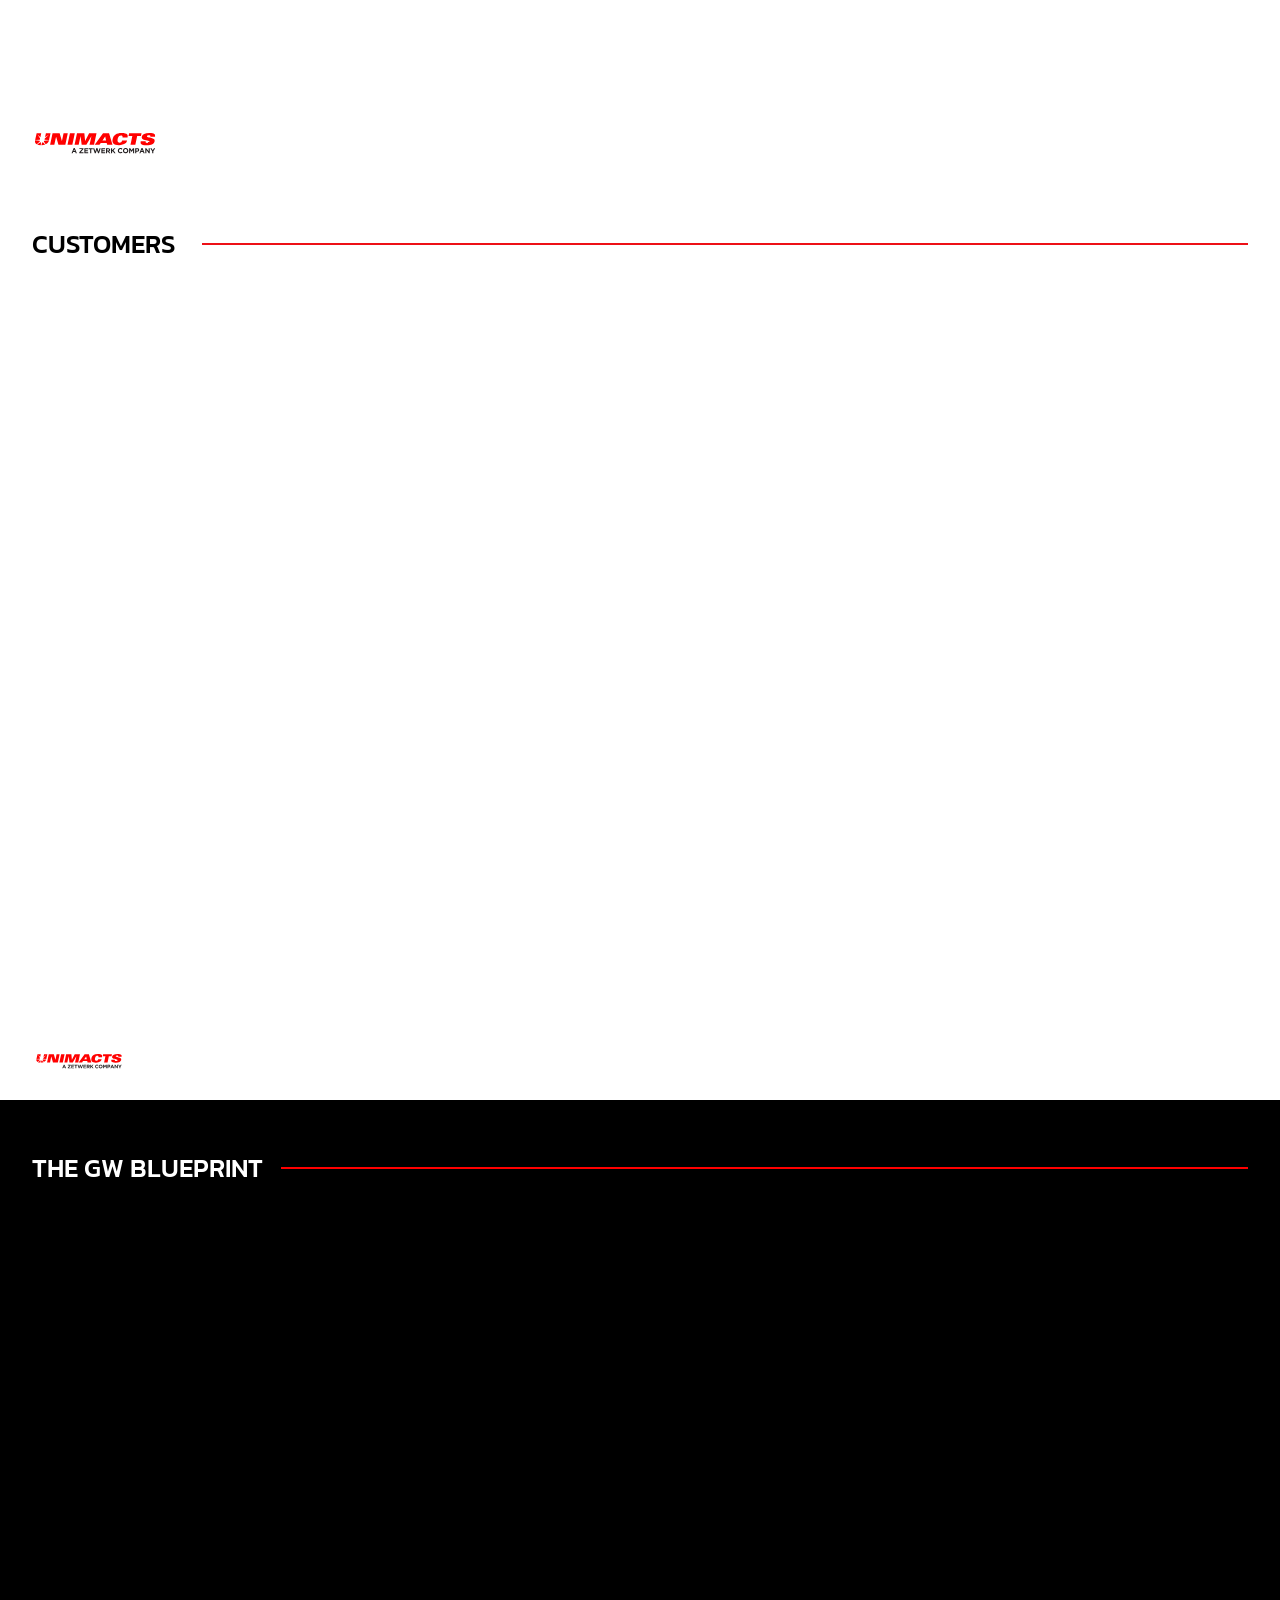
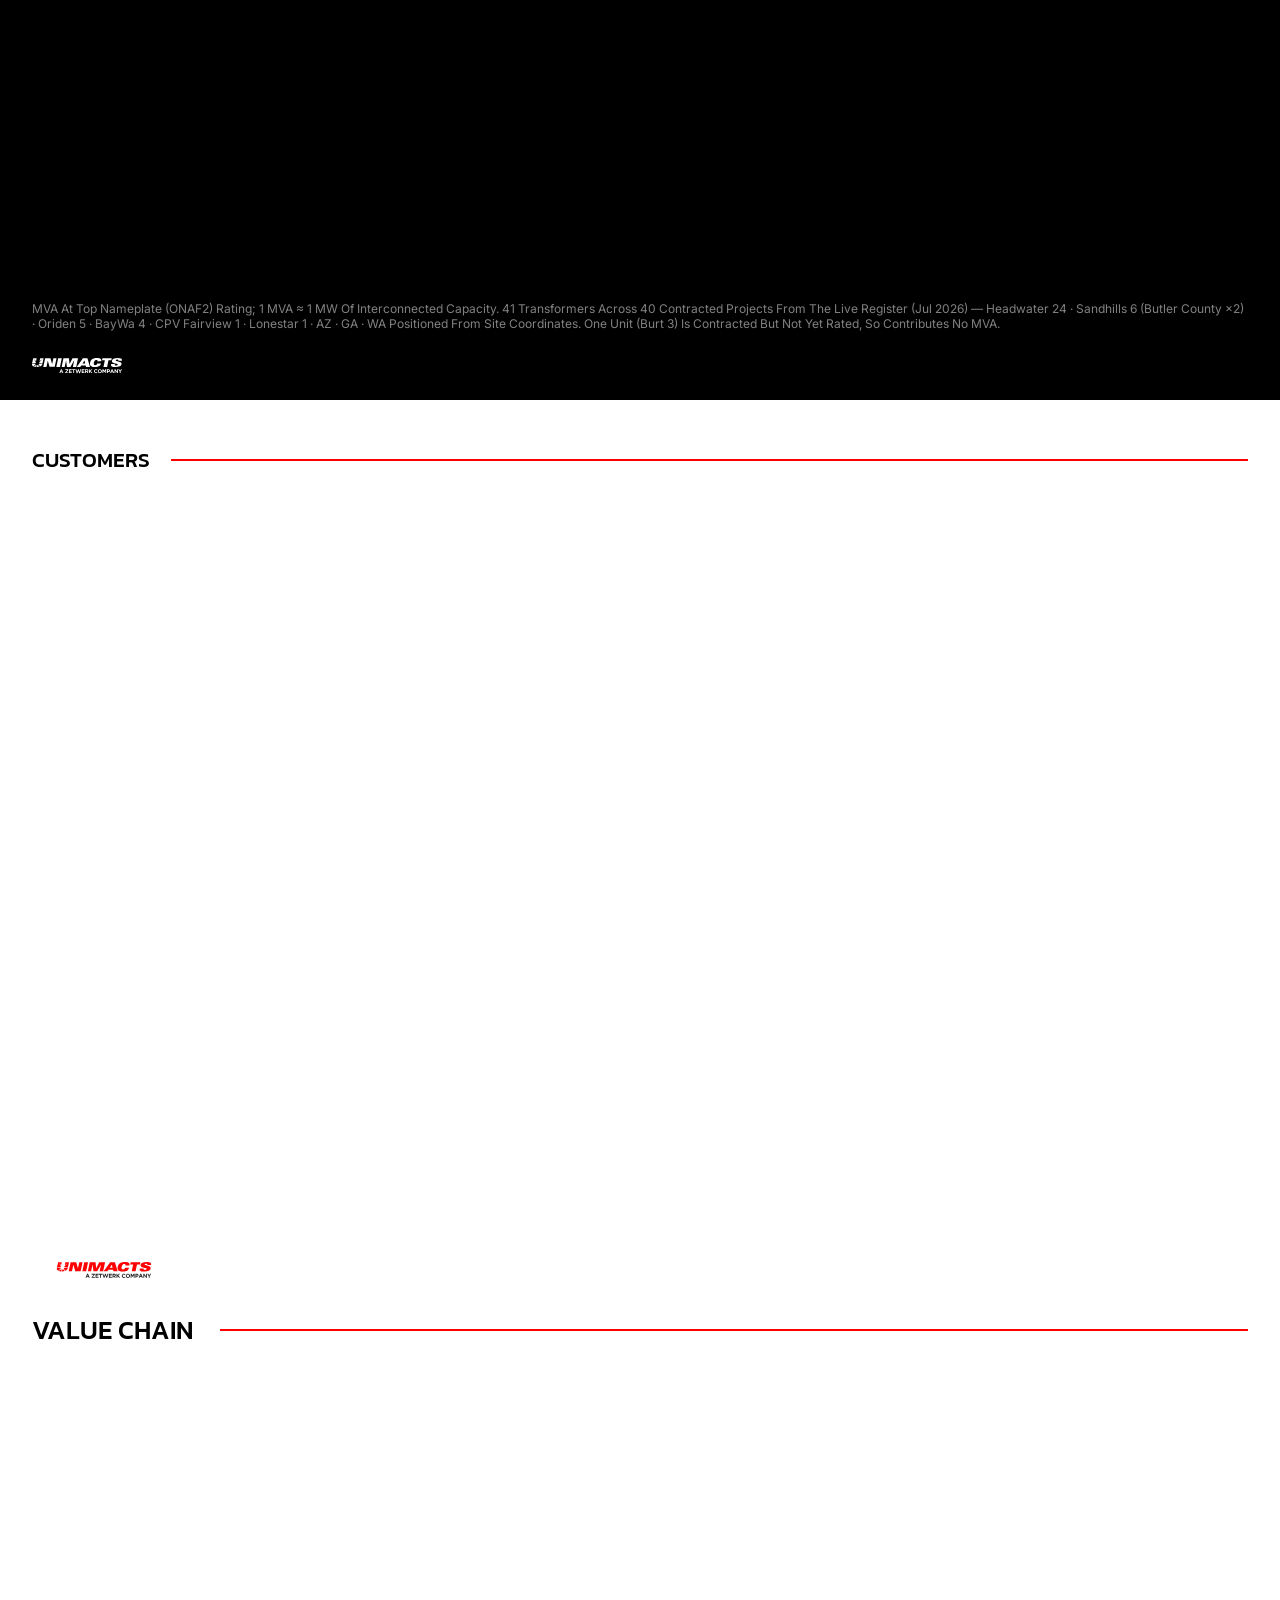
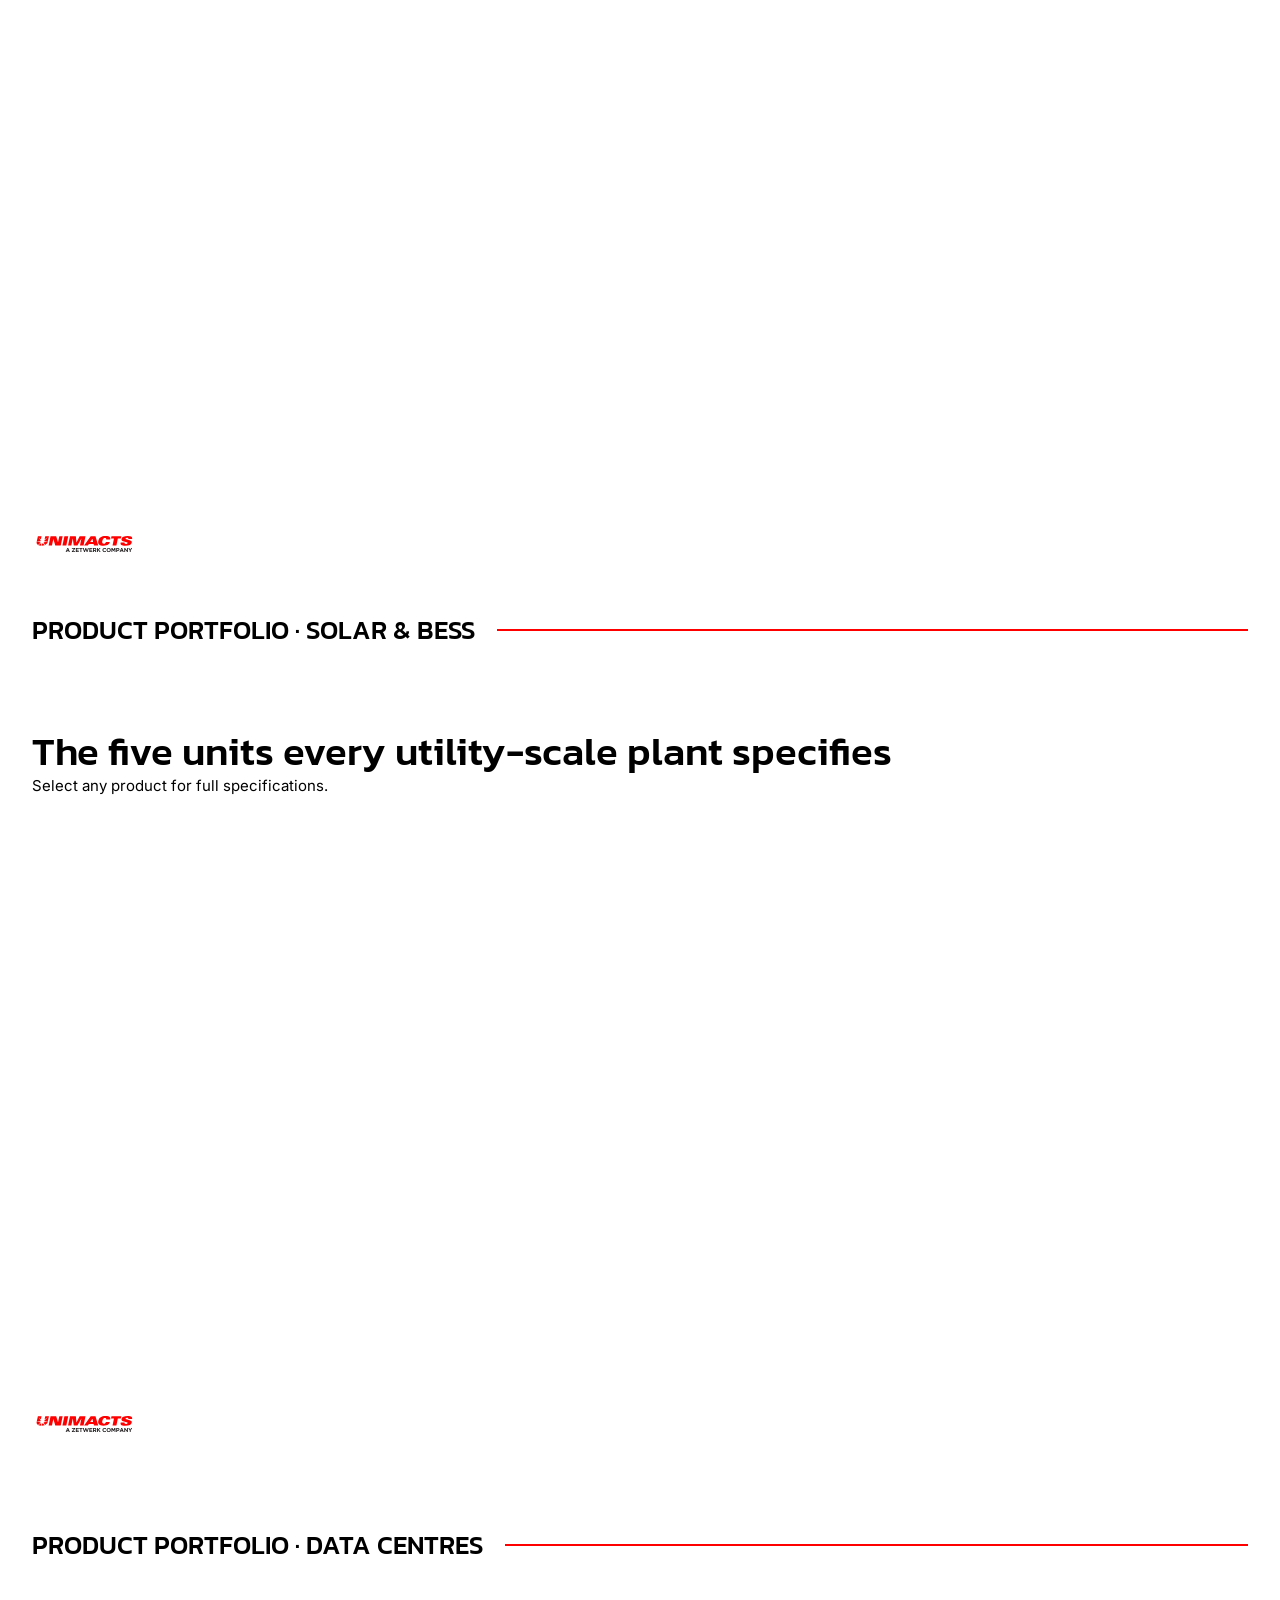
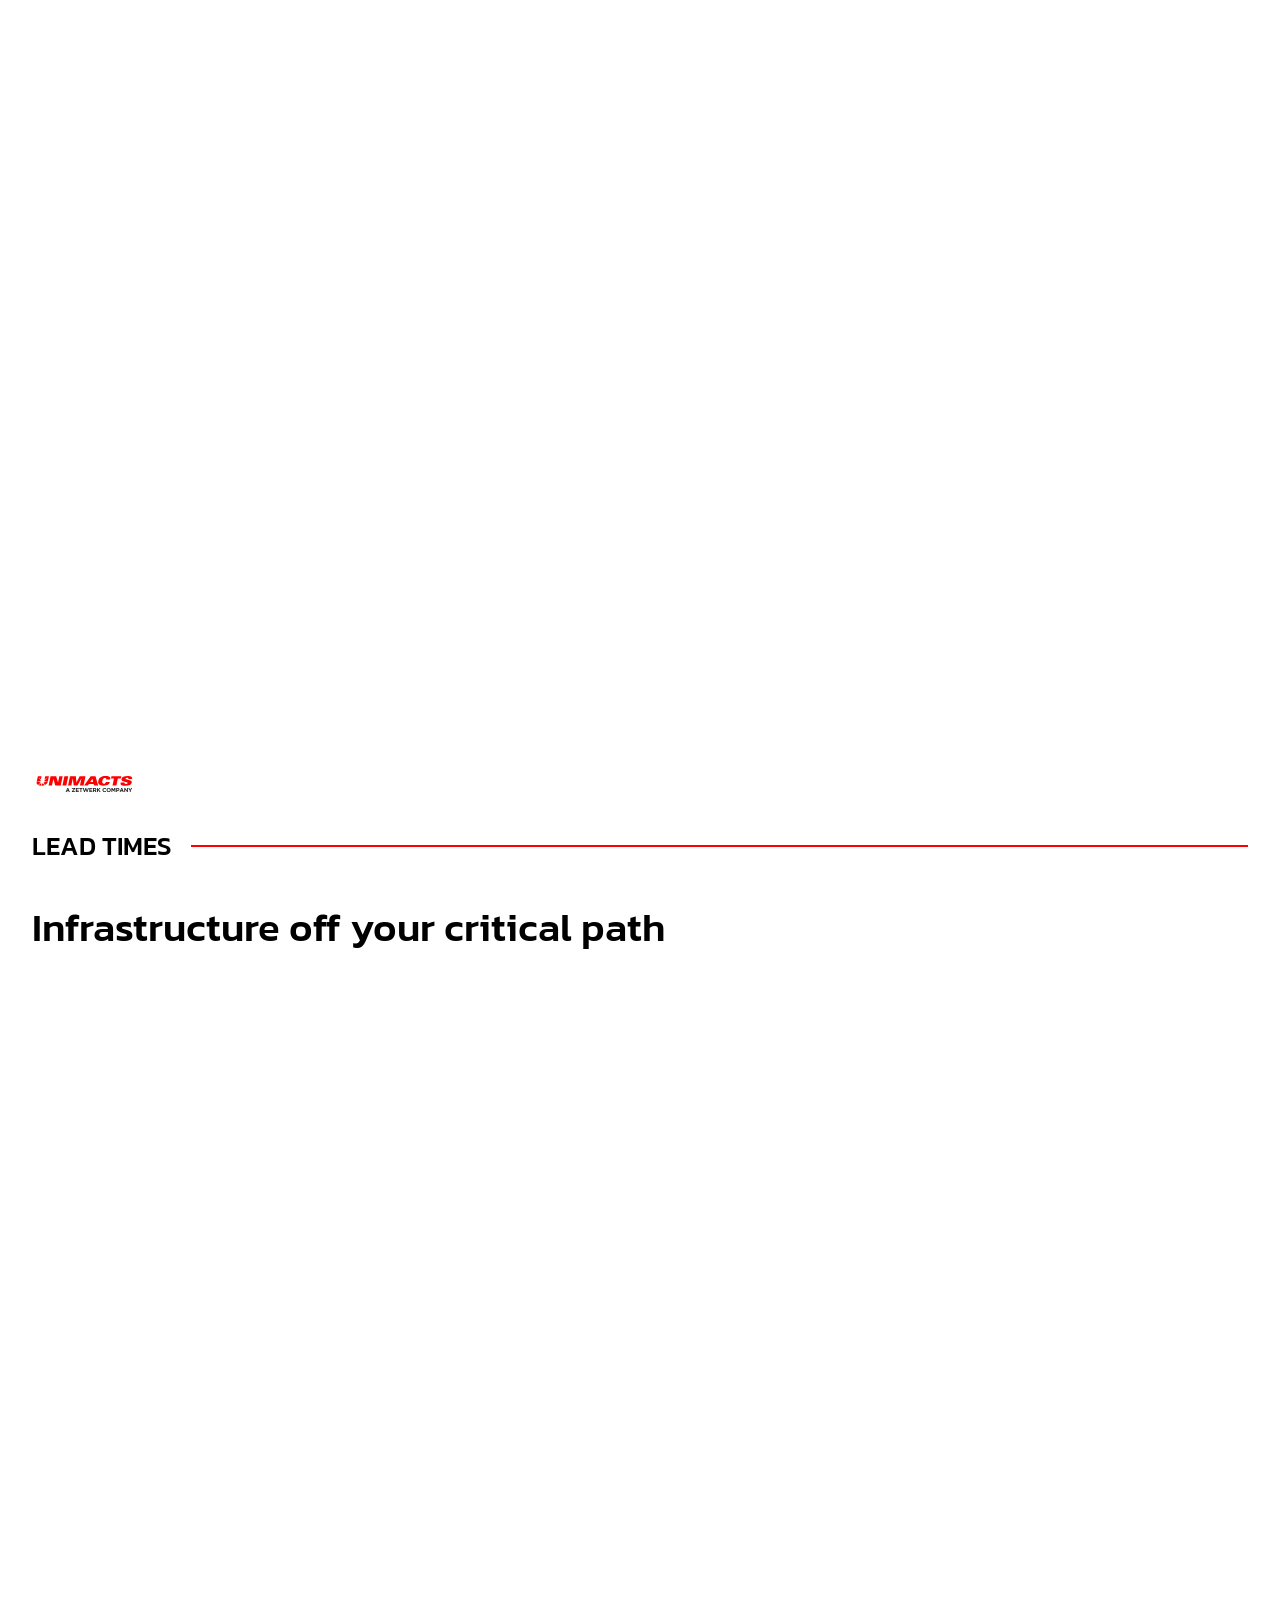
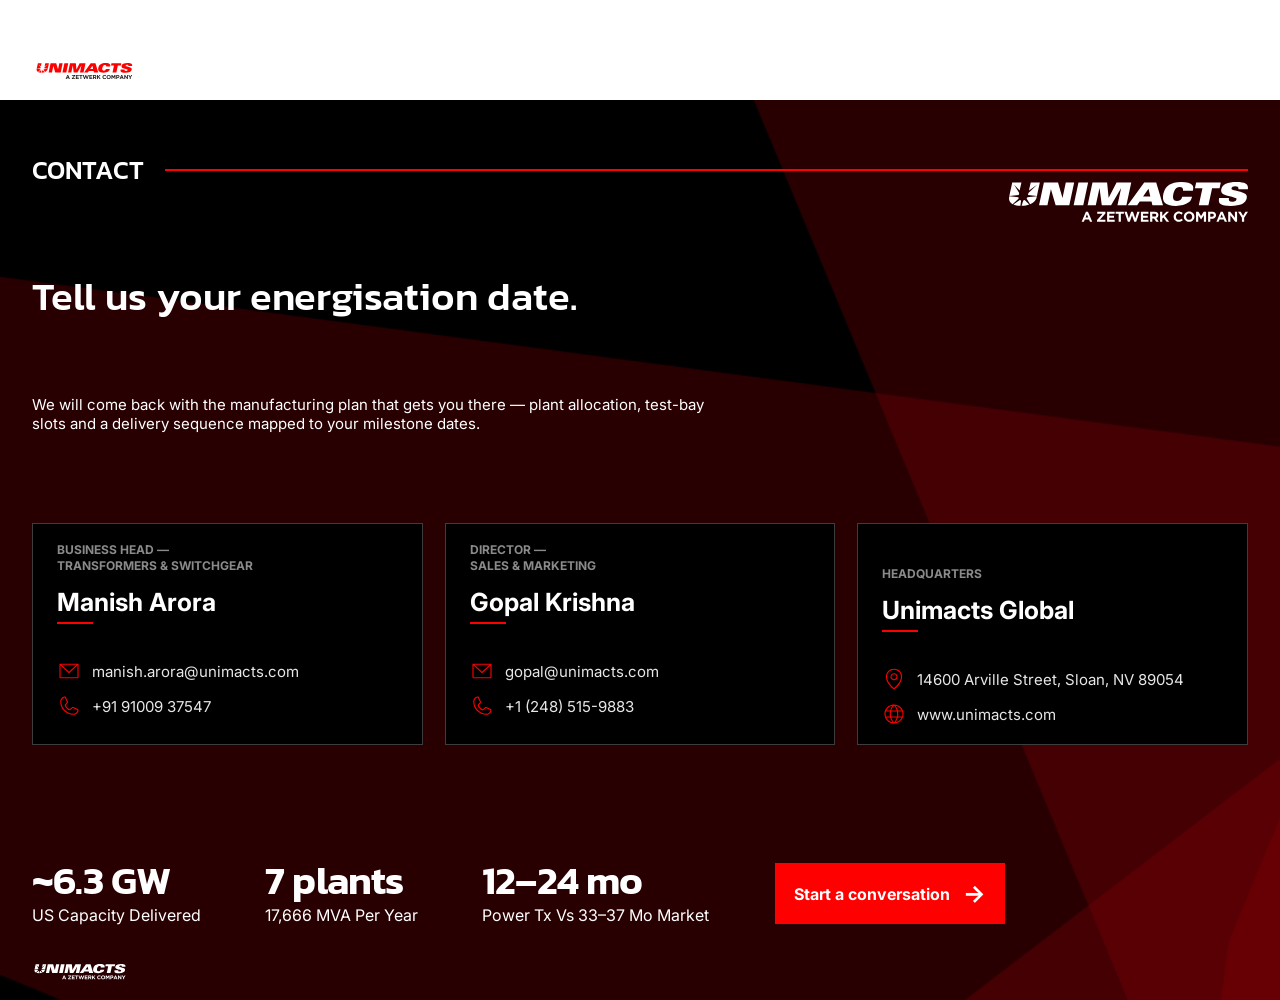
==== commit 0262c98a: "new changes in rwd" ====
--- a/index.html
+++ b/index.html
@@ -1975,8 +1975,7 @@
           if (!view) return;
 
           if (button.classList.contains('is-active')) return;
-
-          blueprint.classList.add('is-switching');
+        blueprint.classList.add('is-switching');
 
           blueprint.querySelectorAll('[data-blueprint-view]').forEach((tab) => {
             const active = tab === button;
@@ -2032,7 +2031,7 @@
     <header class="po-header">
       <button class="po-back" id="po-back">← Back to deck</button>
       <span class="po-category" id="po-category"></span>
-      <nav class="po-nav">
+      <nav class="po-nav po-nav-top">
         <button class="po-nav-btn" id="po-prev">← Prev</button>
         <span class="po-counter" id="po-counter">1 / 21</span>
         <button class="po-nav-btn" id="po-next">Next →</button>
@@ -2049,6 +2048,11 @@
         <table class="po-specs" id="po-specs"></table>
         <div class="po-tags" id="po-tags"></div>
         <div class="po-lead" id="po-lead"></div>
+        <nav class="po-nav po-nav-bottom">
+          <button class="po-nav-btn" id="po-prev-bottom">← Prev</button>
+          <span class="po-counter" id="po-counter-bottom">1 / 21</span>
+          <button class="po-nav-btn" id="po-next-bottom">Next →</button>
+        </nav>
       </div>
     </div>
   </div>
@@ -2118,17 +2122,17 @@
         },
         {
           code: 'PMT', name: 'Pad-Mount\nDistribution', category: 'SOLAR & BESS',
-          desc: 'Step-down distribution at the inverter block level — 34.5 kV primary, 400/480 V secondary, in tamper-resistant pad-mount enclosures with loop-feed capability.',
+          desc: 'Step-up transformers at each solar inverter or BESS container — loop-feed, radial, vegetable oil (FR3) options for environmental compliance.',
           specs: [
-            ['Rating', '50–2500 kVA'],
+            ['Rating', '1–5 MVA'],
             ['Primary', '34.5 kV'],
-            ['Secondary', '400/480 V'],
-            ['Type', 'Pad-mount · tamper-resistant cabinet'],
-            ['Cooling', 'Mineral oil · natural ester optional'],
-            ['Standards', 'IEEE C57.12.25 · ANSI'],
+            ['Secondary', '600 V / 800 V / 1.5 kV'],
+            ['Fluid', 'FR3 natural ester / mineral oil'],
+            ['Protection', 'Bay-O-Net, current-limiting fuses'],
+            ['Standards', 'IEEE C57.12.34 · ANSI'],
           ],
           tags: ['UTILITY SOLAR', 'BESS'],
-          lead: 'Lead time 6–12 months · market 14–20 mo',
+          lead: 'Lead time 10–16 months · market 20–28 mo',
           img: 'public/prod_big5.png'
         },
         {
@@ -2433,11 +2437,13 @@
         if (e.key === 'ArrowLeft' && currentProduct > 0) renderProduct(currentProduct - 1);
       });
 
-      // Wire up all product cards — click anywhere to open
+      // Wire up all product cards — click anywhere to navigate to standalone product endpoint
       const allCards = document.querySelectorAll('.product-card, .data-product-row article');
       allCards.forEach((card, i) => {
         card.style.cursor = 'pointer';
-        card.addEventListener('click', () => openOverlay(i));
+        card.addEventListener('click', () => {
+          window.location.href = `product.html?id=${i}`;
+        });
       });
     })();
   </script>
--- a/style.css
+++ b/style.css
@@ -216,6 +216,13 @@
     600 14px/1 Inter,
     sans-serif;
   color: #fff;
+}
+
+/* Hide main page controls when product detail overlay is open */
+body.overlay-open .scroll-progress,
+body.overlay-open .arrow-nav,
+body.overlay-open .dot-nav {
+  display: none !important;
 }
 
 /* ── Global resets ── */
@@ -2876,6 +2883,217 @@
 }
 
 @media (max-width: 530px) {
+  /* ── Mobile RWD Product Detail Overlay ── */
+  .product-overlay {
+    position: fixed;
+    inset: 0;
+    z-index: 99999;
+    background: #fff;
+    display: block;
+    overflow-y: auto;
+    overflow-x: hidden;
+    -webkit-overflow-scrolling: touch;
+    padding: 16px;
+    box-sizing: border-box;
+  }
+
+  .po-header {
+    display: flex;
+    align-items: center;
+    justify-content: space-between;
+    padding-bottom: 12px;
+    margin-bottom: 16px;
+    border-bottom: 1px solid #ebebeb;
+    width: 100%;
+    height: auto;
+    background: #fff;
+  }
+
+  .po-back {
+    display: inline-flex;
+    align-items: center;
+    justify-content: center;
+    background: #FF0000;
+    color: #fff;
+    border: none;
+    padding: 10px 16px;
+    height: auto;
+    font: 700 13px/1 Inter, sans-serif;
+    cursor: pointer;
+    border-radius: 0;
+    margin: 0;
+  }
+
+  .po-category {
+    display: none;
+  }
+
+  .po-nav-top {
+    display: flex;
+    align-items: center;
+    gap: 0;
+    flex-shrink: 0;
+  }
+
+  .po-body {
+    display: flex;
+    flex-direction: column;
+    gap: 16px;
+    padding: 0;
+    background: #fff;
+    width: 100%;
+  }
+
+  .po-image-wrap {
+    width: 100%;
+    height: 260px;
+    flex: none;
+    background: #fafafa;
+    border: none;
+    display: flex;
+    align-items: center;
+    justify-content: center;
+    padding: 20px;
+    box-sizing: border-box;
+  }
+
+  .po-image {
+    max-width: 100%;
+    max-height: 100%;
+    object-fit: contain;
+  }
+
+  .po-details {
+    width: 100%;
+    max-width: 100%;
+    flex: none;
+    display: flex;
+    flex-direction: column;
+    padding: 0;
+  }
+
+  .po-code {
+    font: 700 12px/1 Inter, sans-serif;
+    letter-spacing: 0.04em;
+    color: #FF0000;
+    text-transform: uppercase;
+    margin-bottom: 6px;
+    display: block;
+  }
+
+  .po-name {
+    font: 700 22px/1.2 Inter, sans-serif;
+    color: #000;
+    margin-bottom: 12px;
+  }
+
+  .po-desc {
+    font: 400 13px/1.45 Inter, sans-serif;
+    color: #333;
+    margin-bottom: 20px;
+  }
+
+  .po-specs {
+    width: 100%;
+    border-collapse: collapse;
+    margin-bottom: 20px;
+  }
+
+  .po-specs tr {
+    border-top: 1px solid #ebebeb;
+    border-bottom: none;
+  }
+
+  .po-specs tr:last-child {
+    border-bottom: 1px solid #ebebeb;
+  }
+
+  .po-spec-label {
+    font: 700 13px/1.3 Inter, sans-serif;
+    color: #000;
+    padding: 12px 10px 12px 0;
+    width: 40%;
+    vertical-align: top;
+    white-space: normal;
+  }
+
+  .po-spec-val {
+    font: 400 13px/1.4 Inter, sans-serif;
+    color: #333;
+    padding: 12px 0;
+    width: 60%;
+  }
+
+  .po-tags {
+    display: grid;
+    grid-template-columns: 1fr 1fr;
+    gap: 8px;
+    margin-bottom: 20px;
+    width: 100%;
+  }
+
+  .po-tag {
+    background: #f4f4f4;
+    border: none;
+    padding: 10px 8px;
+    font: 700 11px/1 Inter, sans-serif;
+    letter-spacing: 0.04em;
+    color: #000;
+    text-transform: uppercase;
+    text-align: center;
+    display: flex;
+    align-items: center;
+    justify-content: center;
+    width: 100%;
+    box-sizing: border-box;
+  }
+
+  .po-lead {
+    display: block;
+    width: 100%;
+    background: #FF0000;
+    padding: 14px 16px;
+    font: 700 13.5px/1 Inter, sans-serif;
+    color: #fff;
+    text-align: center;
+    box-sizing: border-box;
+    margin-bottom: 20px;
+  }
+
+  .po-nav-bottom {
+    display: flex;
+    align-items: center;
+    justify-content: space-between;
+    padding-top: 16px;
+    border-top: 1px solid #ebebeb;
+    margin-top: 10px;
+    margin-bottom: 24px;
+    width: 100%;
+    flex: none;
+  }
+
+  .po-nav-btn {
+    background: #f4f4f4;
+    border: none;
+    padding: 10px 18px;
+    height: auto;
+    font: 700 12px/1 Inter, sans-serif;
+    color: #000;
+    cursor: pointer;
+    text-transform: uppercase;
+  }
+
+  .po-nav-btn:hover {
+    background: #e8e8e8;
+  }
+
+  .po-counter {
+    border: none;
+    padding: 0 10px;
+    height: auto;
+    font: 500 13px/1 Inter, sans-serif;
+    color: #000;
+  }
   .hero-header svg {
     width: 124px;
     height: 20.912px;
@@ -2884,6 +3102,8 @@
   .text-block {
     margin-top: 40px;
     margin-left: -15px;
+    top: 60px;
+    max-width: 95%;
   }
 
   .stats {
@@ -2933,6 +3153,13 @@
     display: none;
   }
 
+  .stat {
+    display: flex;
+    flex-direction: column;
+    align-items: flex-start;
+    text-align: left;
+  }
+
   .stat-value {
     color: #FFF;
     font-family: "Kanit", sans-serif;
@@ -2942,11 +3169,12 @@
     line-height: 90%;
     letter-spacing: -0.52px;
     text-transform: uppercase;
+    text-align: left;
   }
 
   .stat-label {
     color: #FFF;
-    text-align: center;
+    text-align: left;
     font-family: "Inter", sans-serif;
     font-size: 12px;
     font-style: normal;
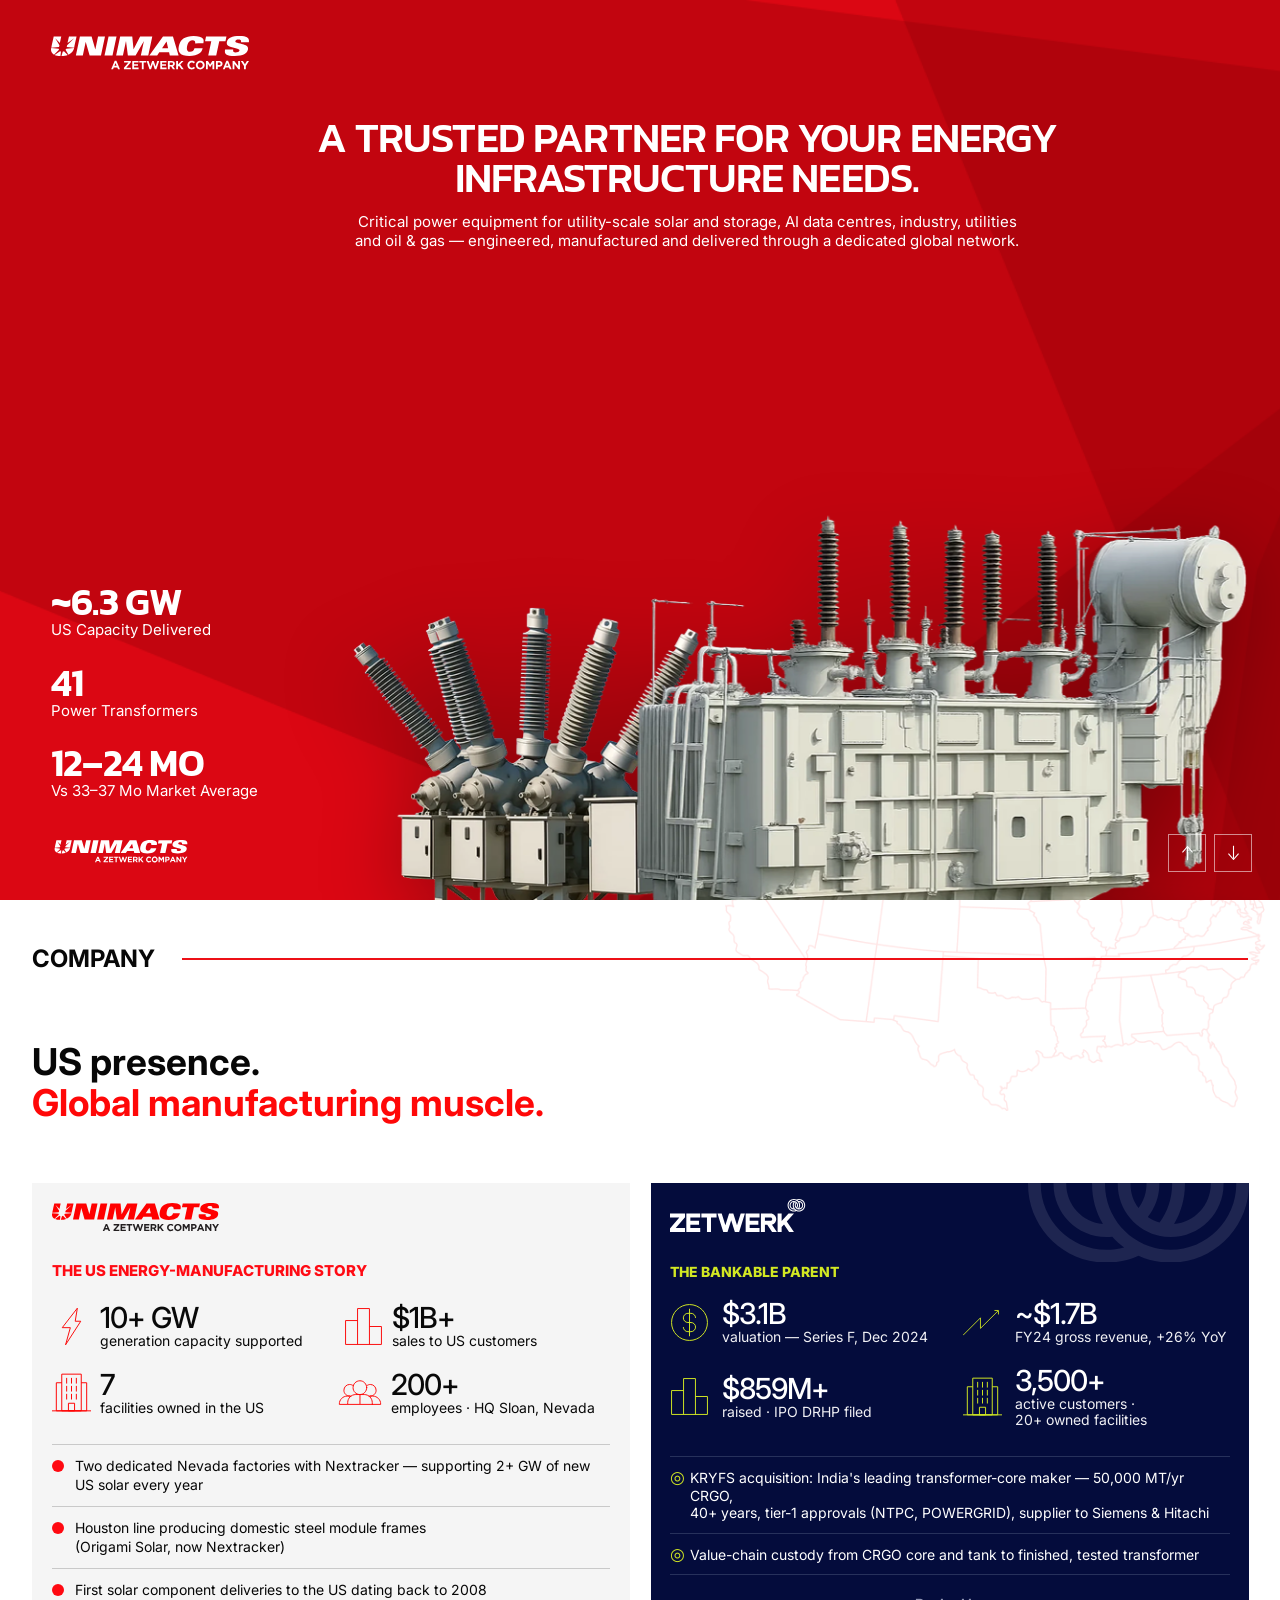
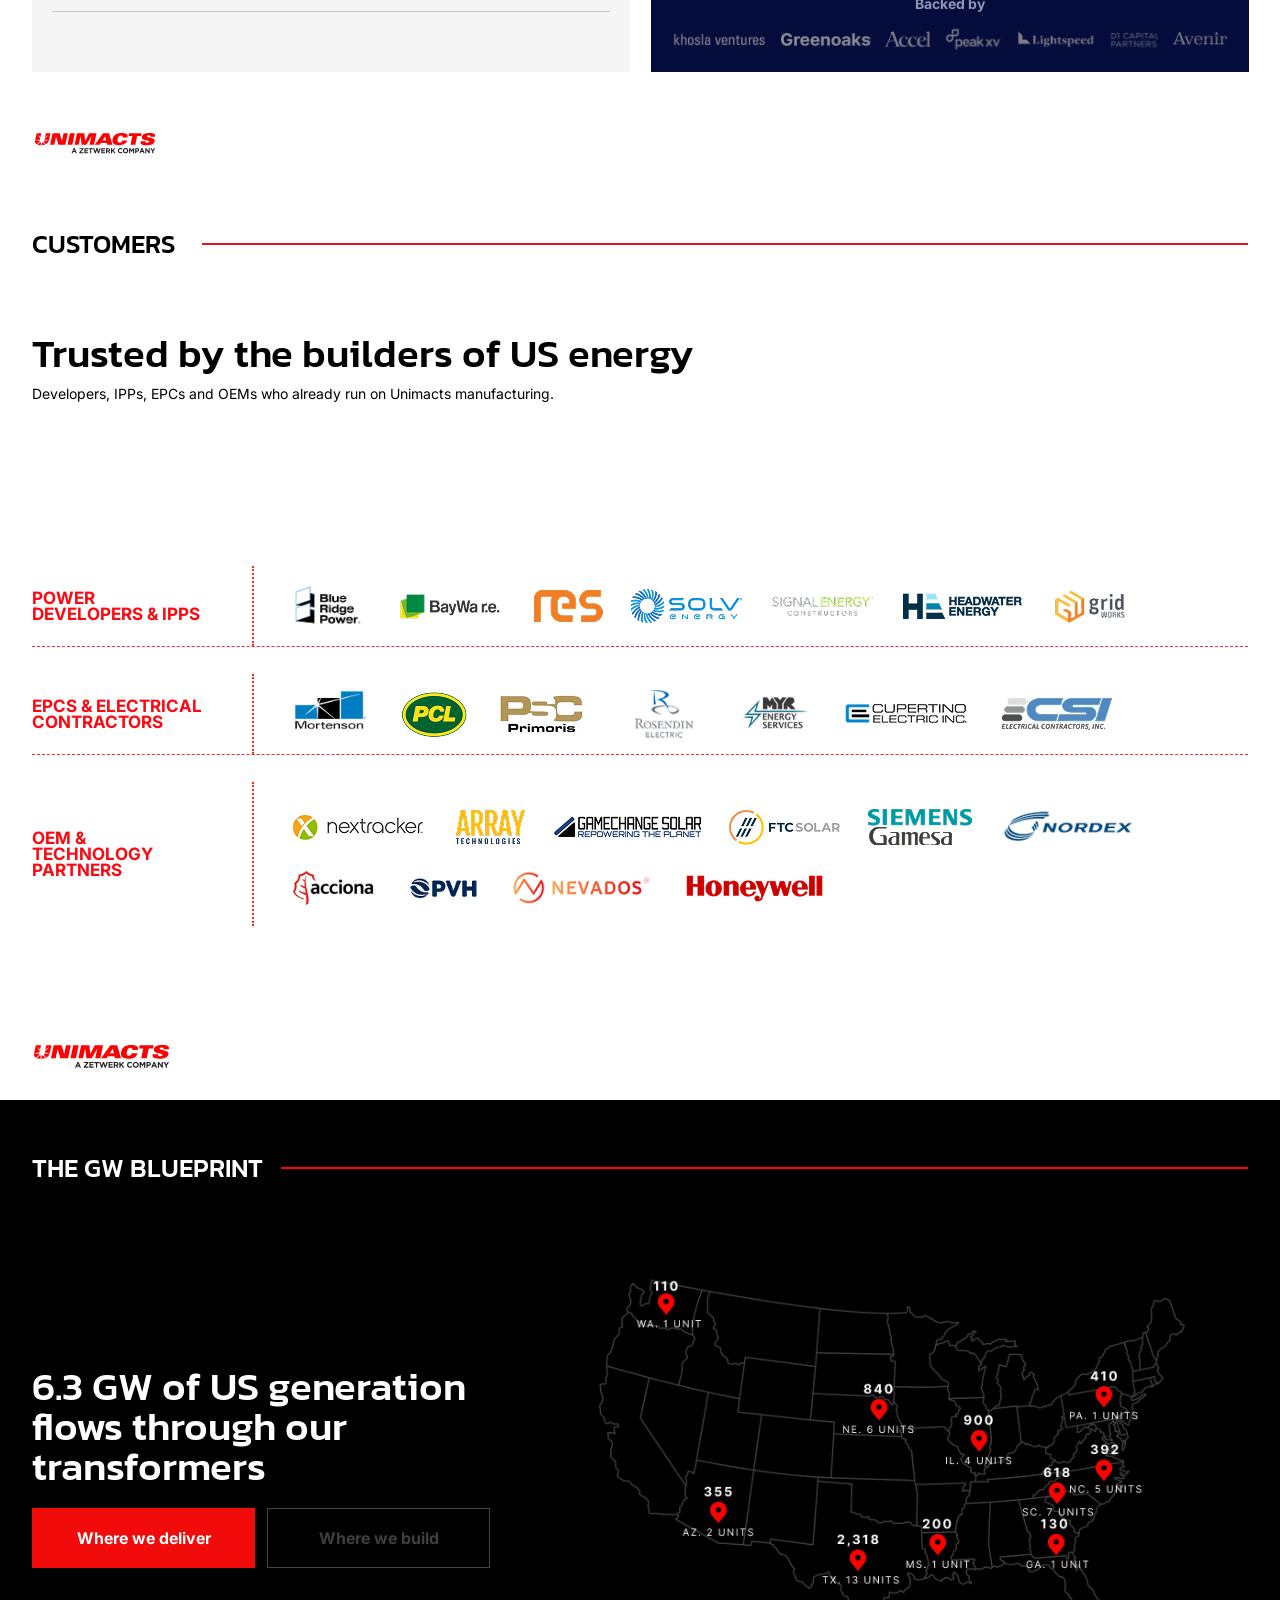
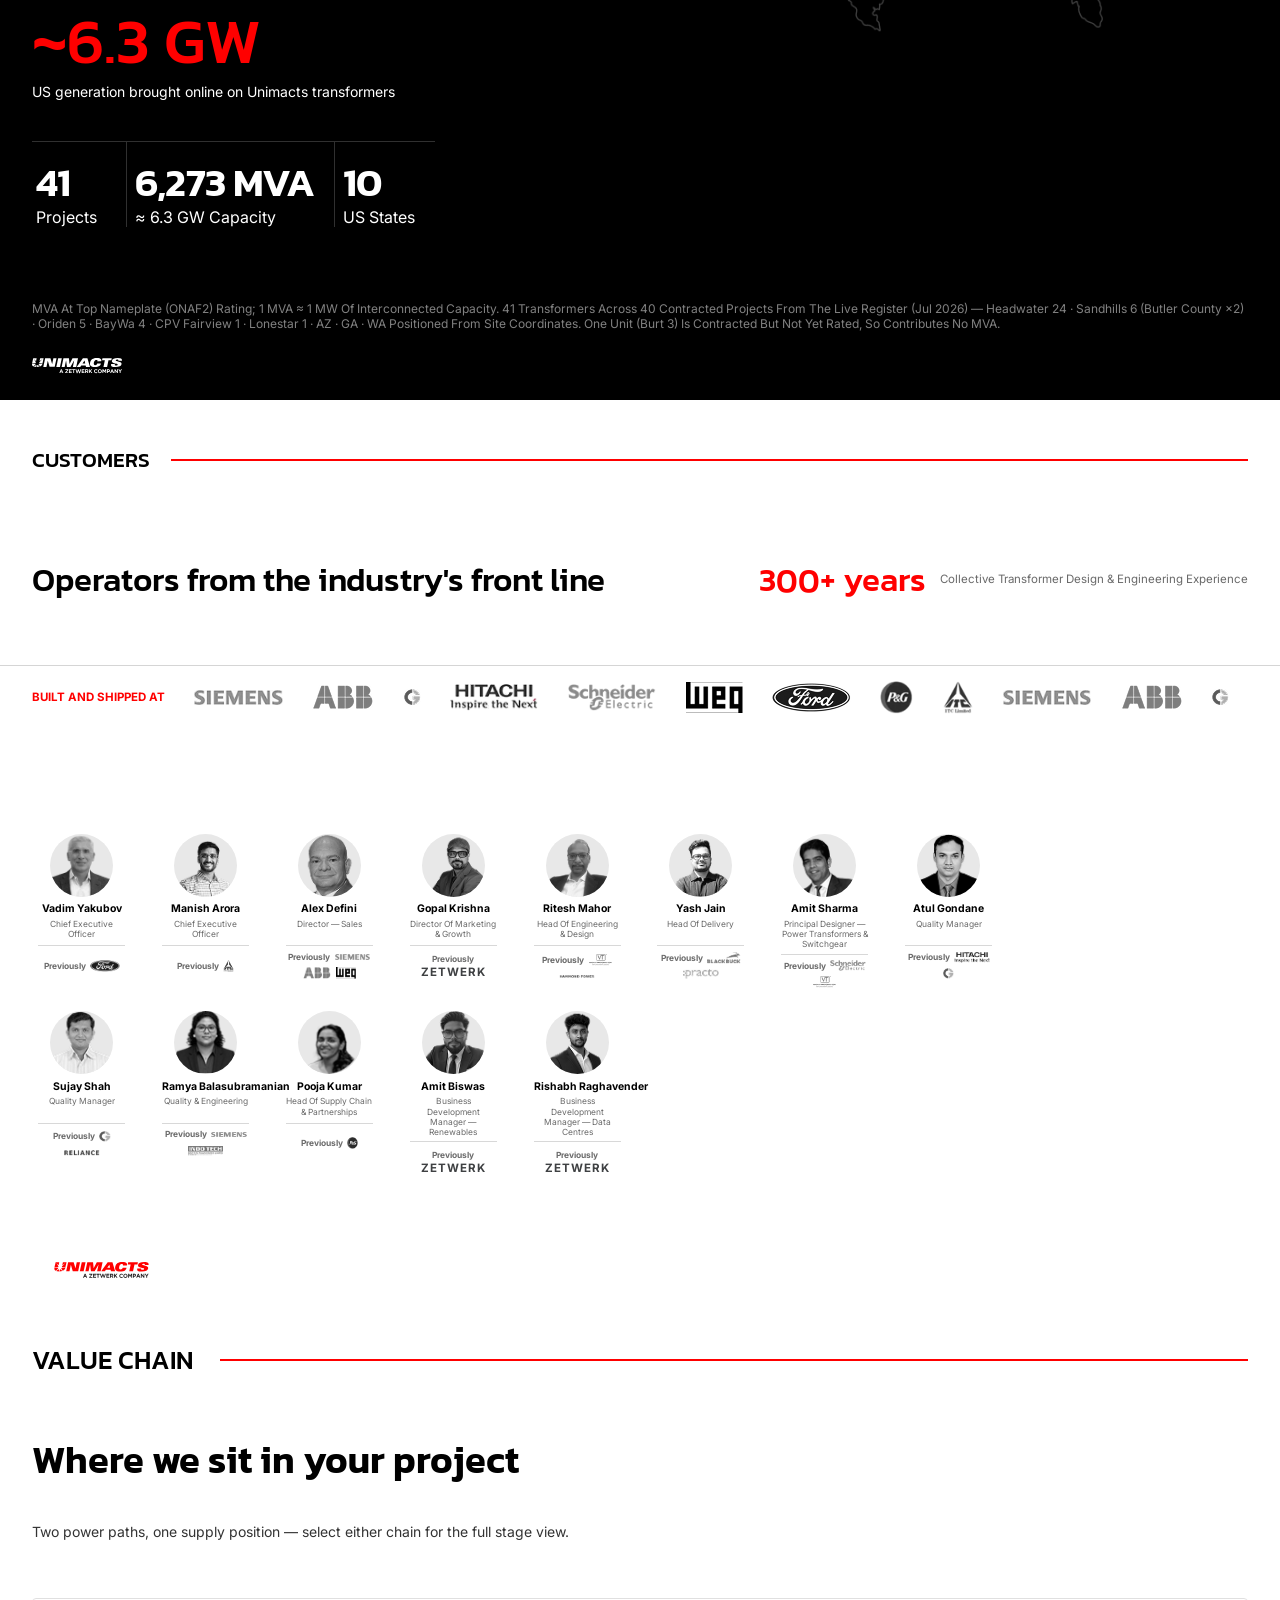
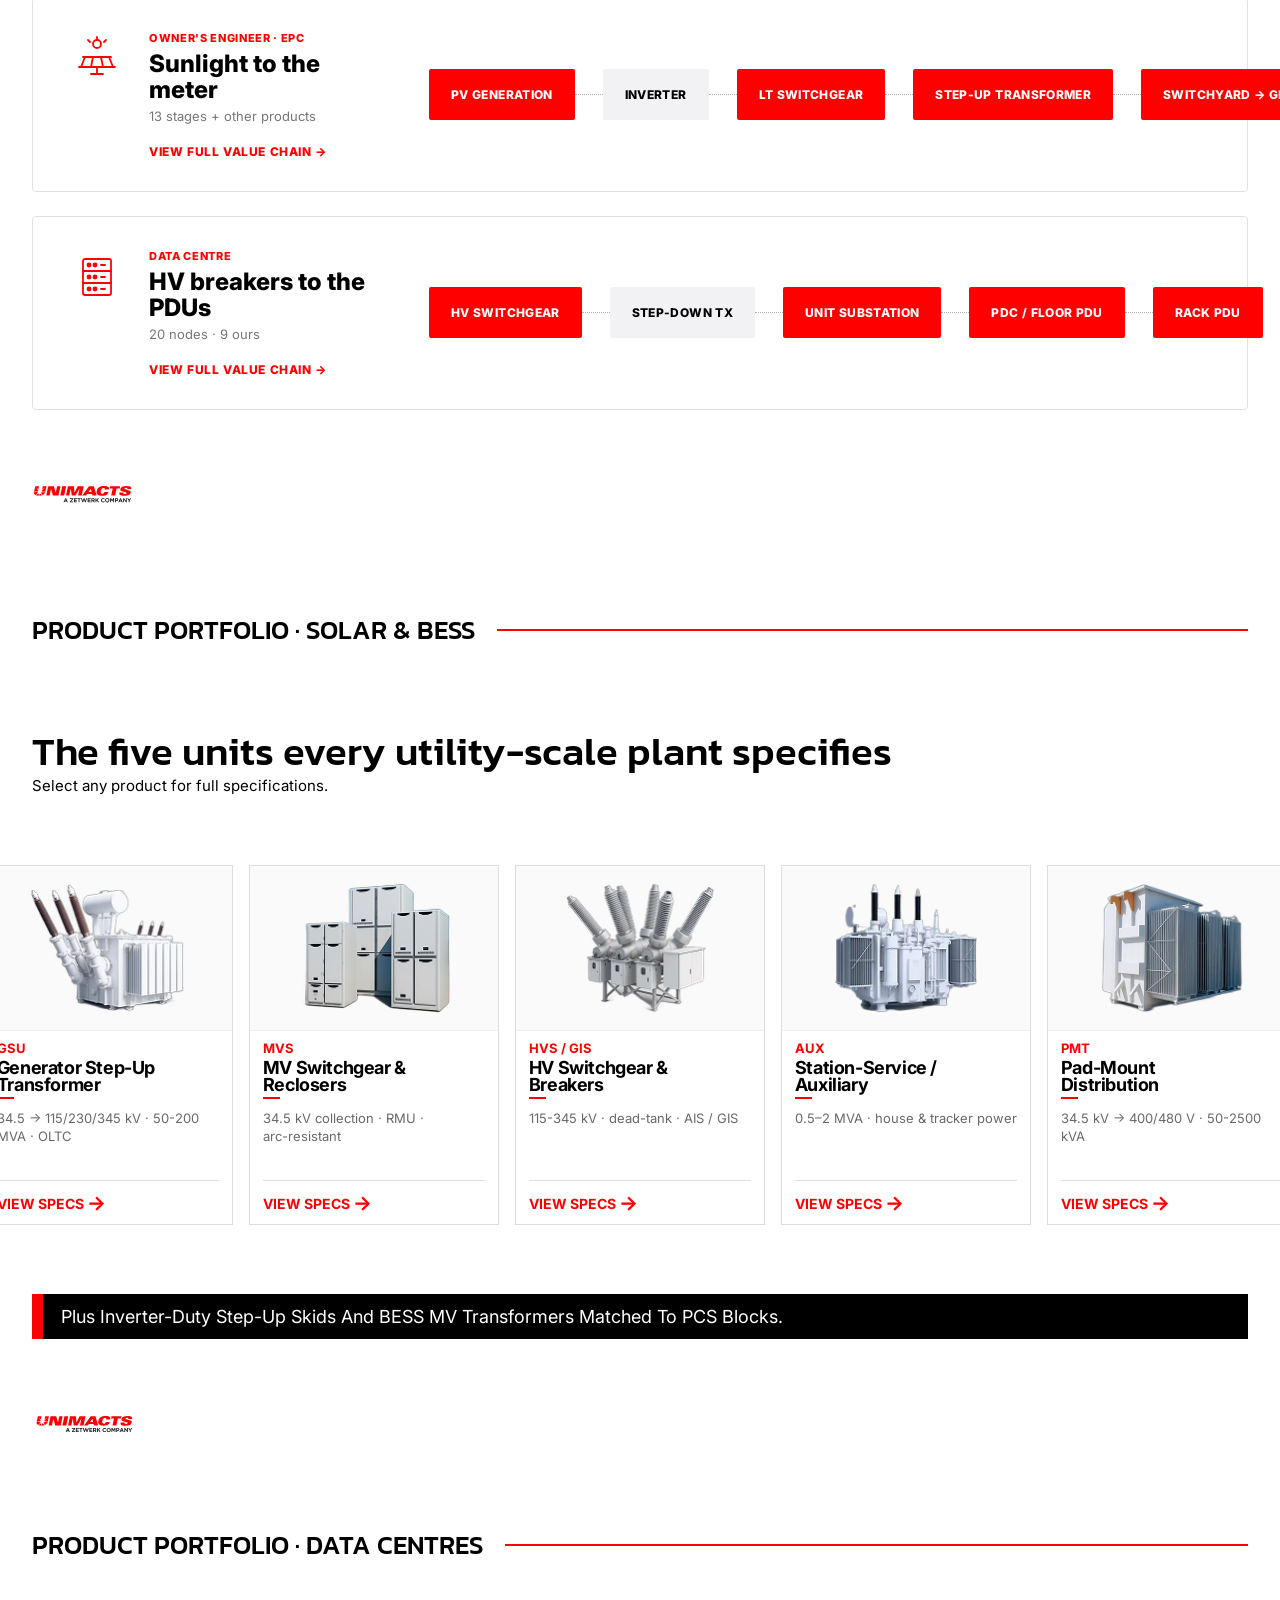
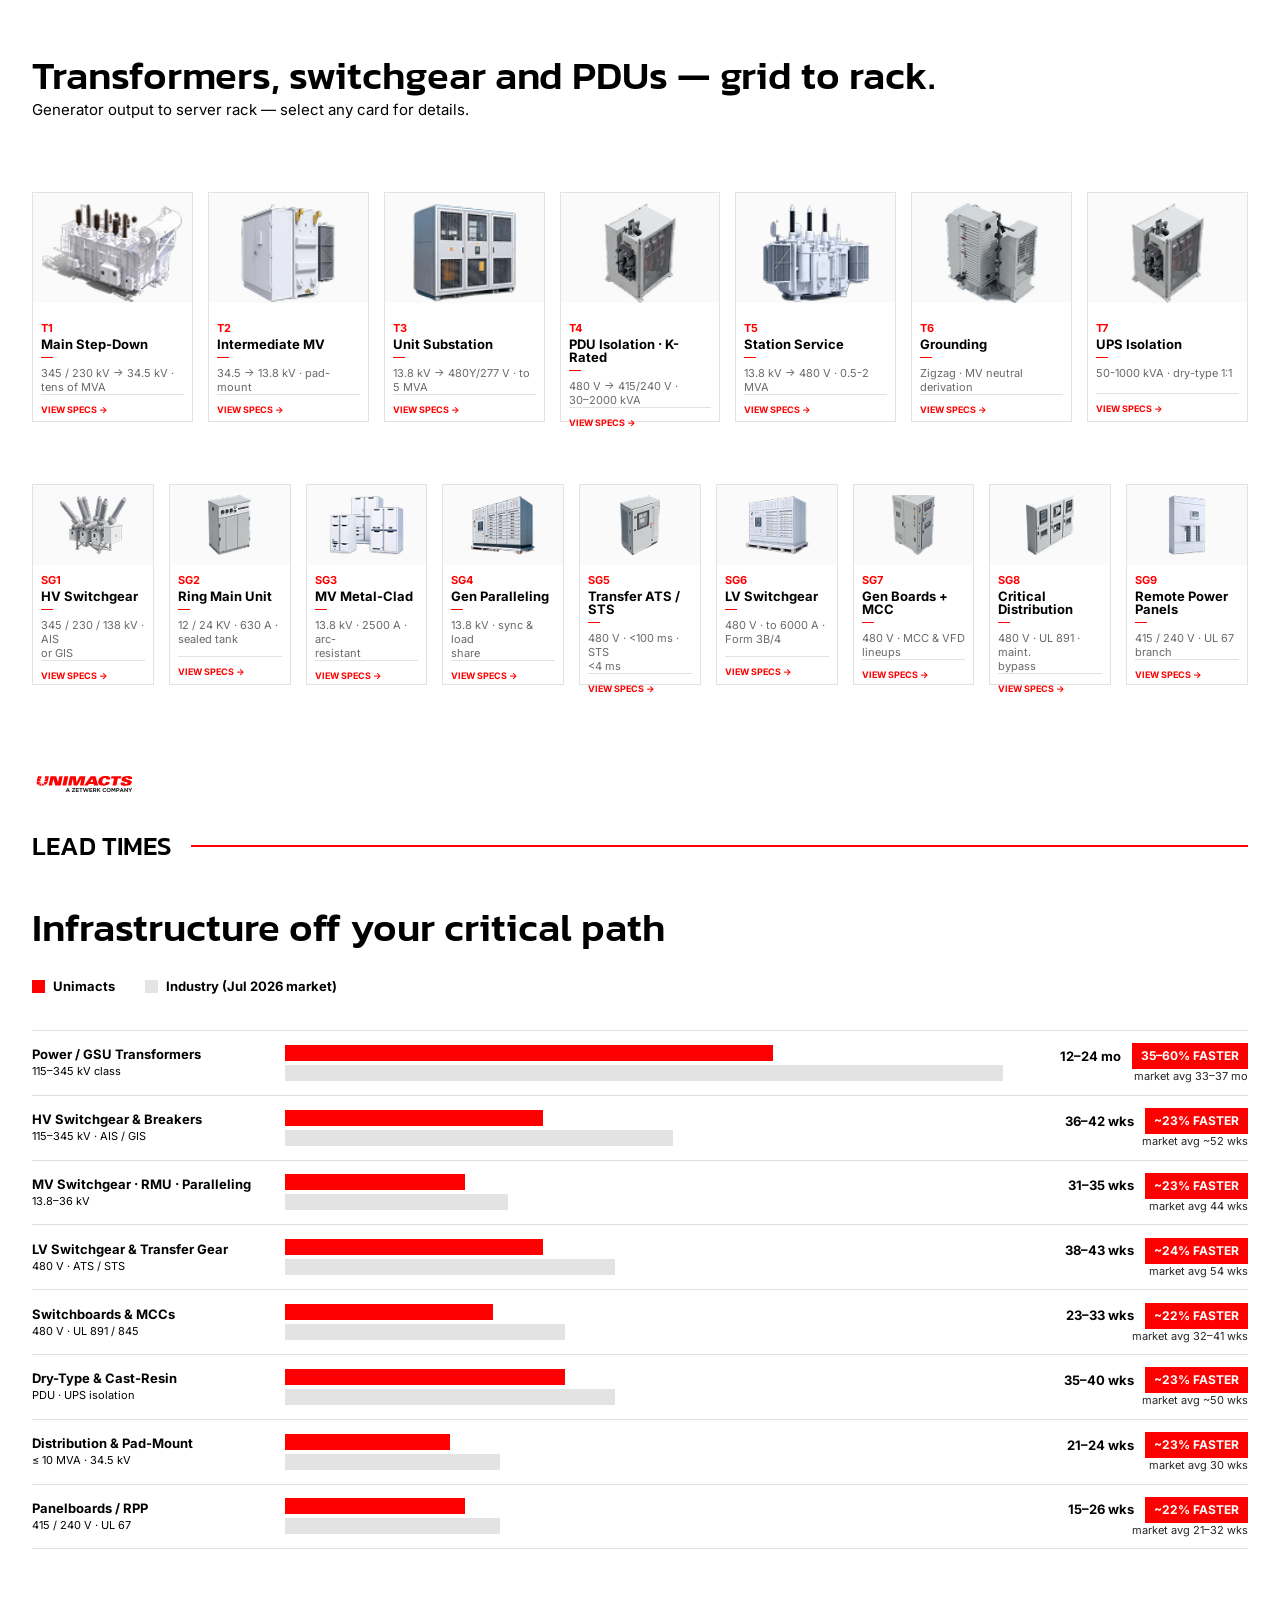
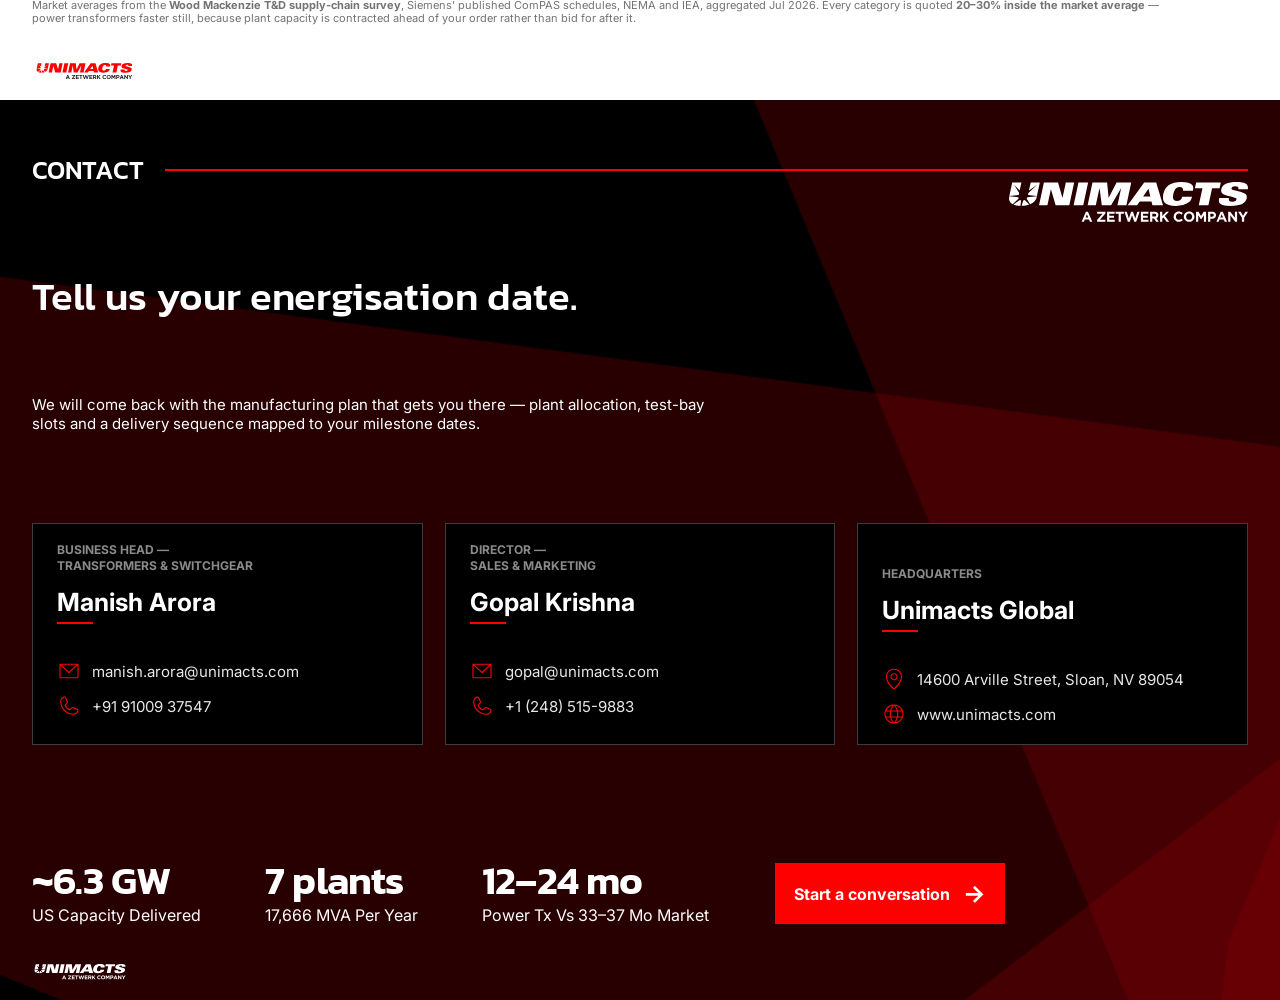
==== commit 2d2ed384: "final commit" ====
--- a/index.html
+++ b/index.html
@@ -897,88 +897,36 @@
           <div class="previous is-wordmark">Previously <strong>ZETWERK</strong></div>
         </article>
       </div>
-      <div class="team-footer"><svg xmlns="http://www.w3.org/2000/svg" width="140" height="23.61" viewBox="0 0 90 16"
-          fill="none">
-          <path
-            d="M28.9661 11.3018H29.7297L31.3445 15.1103H30.4796L30.1351 14.2634H28.5427L28.1981 15.1103H27.3535L28.9684 11.3018H28.9661ZM29.8355 13.527L29.3355 12.3017L28.8355 13.527H29.8378H29.8355Z"
-            fill="#231F20" />
-          <path
-            d="M33.1575 14.4774L35.2295 12.0585H33.2228V11.3311H36.2949V11.9617L34.2228 14.3806H36.2949V15.1103H33.1575V14.4797V14.4774Z"
-            fill="#231F20" />
-          <path
-            d="M36.9436 11.3291H39.7792V12.0701H37.7612V12.8358H39.5359V13.5768H37.7612V14.3696H39.8062V15.1106H36.9436V11.3314V11.3291Z"
-            fill="#231F20" />
-          <path d="M41.2905 12.0948H40.144V11.3291H43.2657V12.0948H42.1193V15.1084H41.2905V12.0948Z" fill="#231F20" />
-          <path
-            d="M43.4752 11.329H44.3626L45.1418 13.8875L45.9864 11.3154H46.6959L47.5405 13.8875L48.3198 11.329H49.1846L47.8986 15.1352H47.1779L46.3288 12.6623L45.4797 15.1352H44.7589L43.4729 11.329H43.4752Z"
-            fill="#231F20" />
-          <path
-            d="M49.6665 11.3291H52.5021V12.0701H50.4841V12.8358H52.2588V13.5768H50.4841V14.3696H52.5291V15.1106H49.6688V11.3314L49.6665 11.3291Z"
-            fill="#231F20" />
-          <path
-            d="M53.1373 11.3291H54.858C55.3355 11.3291 55.7004 11.4575 55.9549 11.712C56.1711 11.9282 56.2769 12.2165 56.2769 12.5746V12.5858C56.2769 12.8922 56.2026 13.1421 56.054 13.3336C55.9053 13.525 55.7094 13.6669 55.4707 13.757L56.3896 15.1084H55.4211L54.6125 13.8989H53.9617V15.1084H53.1328V11.3291H53.1351H53.1373ZM54.8062 13.1647C55.0112 13.1647 55.1666 13.1151 55.277 13.0183C55.3873 12.9214 55.4414 12.7908 55.4414 12.6287V12.6174C55.4414 12.4372 55.3851 12.3021 55.2702 12.212C55.1553 12.1219 54.9954 12.0768 54.7905 12.0768H53.9661V13.1624H54.8062V13.1647Z"
-            fill="#231F20" />
-          <path
-            d="M56.8918 11.3291H57.7207V12.9821L59.25 11.3291H60.25L58.7162 12.9325L60.3198 15.1082H59.3243L58.1576 13.4978L57.7207 13.9505V15.1059H56.8918V11.3267V11.3291Z"
-            fill="#231F20" />
-          <path
-            d="M63.9302 15.1736C63.6531 15.1736 63.3987 15.124 63.1599 15.0227C62.9234 14.9213 62.7185 14.7839 62.5473 14.6105C62.3761 14.4371 62.241 14.2299 62.1441 13.9911C62.0473 13.7547 62 13.5002 62 13.2299V13.2186C62 12.9484 62.0496 12.6961 62.1441 12.4596C62.241 12.2231 62.3761 12.0159 62.5473 11.838C62.7185 11.6601 62.9257 11.5204 63.1667 11.4168C63.4077 11.3155 63.6734 11.2637 63.9617 11.2637C64.1374 11.2637 64.2973 11.2772 64.4437 11.3065C64.5901 11.3357 64.7207 11.3763 64.8378 11.4258C64.9549 11.4754 65.0653 11.5362 65.1667 11.6083C65.2658 11.6803 65.3604 11.7592 65.446 11.8447L64.9189 12.4551C64.7725 12.3222 64.6216 12.2186 64.4685 12.1421C64.3153 12.0655 64.1442 12.0294 63.955 12.0294C63.7973 12.0294 63.6509 12.061 63.5158 12.1218C63.3806 12.1826 63.2658 12.2682 63.1689 12.3763C63.0721 12.4844 62.9978 12.6105 62.9437 12.7524C62.8897 12.8943 62.8626 13.0475 62.8626 13.2096V13.2209C62.8626 13.383 62.8897 13.5362 62.9437 13.6803C62.9978 13.8245 63.0721 13.9506 63.1667 14.0587C63.2613 14.1668 63.3761 14.2524 63.5113 14.3155C63.6464 14.3785 63.7951 14.4101 63.955 14.4101C64.1712 14.4101 64.3513 14.3695 64.5 14.2907C64.6486 14.2119 64.7973 14.1038 64.9437 13.9664L65.4707 14.5002C65.3739 14.606 65.2725 14.6984 65.1689 14.7817C65.0653 14.865 64.9505 14.9348 64.8288 14.9956C64.705 15.0565 64.5698 15.1015 64.4234 15.1308C64.277 15.1623 64.1126 15.1781 63.9302 15.1781V15.1736Z"
-            fill="#231F20" />
-          <path
-            d="M67.831 15.1738C67.5405 15.1738 67.2724 15.122 67.0292 15.0206C66.7837 14.9193 66.5742 14.7796 66.3963 14.6062C66.2184 14.4305 66.081 14.2278 65.9819 13.9913C65.8851 13.7548 65.8333 13.5026 65.8333 13.2323V13.2211C65.8333 12.9508 65.8828 12.6985 65.9842 12.462C66.0855 12.2256 66.2229 12.0184 66.4008 11.8404C66.5788 11.6625 66.7905 11.5229 67.0359 11.4193C67.2814 11.3179 67.5495 11.2661 67.84 11.2661C68.1306 11.2661 68.3986 11.3179 68.6418 11.4193C68.8873 11.5206 69.0968 11.6603 69.2747 11.8337C69.4526 12.0094 69.59 12.2121 69.6891 12.4485C69.7882 12.685 69.8378 12.9373 69.8378 13.2076V13.2188C69.8378 13.4891 69.7882 13.7413 69.6869 13.9778C69.5855 14.2143 69.4481 14.4215 69.2702 14.5995C69.0923 14.7774 68.8828 14.917 68.635 15.0206C68.3895 15.122 68.1215 15.1738 67.831 15.1738ZM67.84 14.4057C68.0044 14.4057 68.1576 14.3742 68.2972 14.3134C68.4368 14.2526 68.5562 14.167 68.6553 14.0589C68.7544 13.9508 68.831 13.8247 68.8873 13.6828C68.9436 13.5409 68.9706 13.3877 68.9706 13.2256V13.2143C68.9706 13.0522 68.9436 12.899 68.8873 12.7548C68.831 12.6107 68.7522 12.4846 68.6508 12.3765C68.5495 12.2684 68.4279 12.1828 68.2882 12.1197C68.1486 12.0567 67.9954 12.0251 67.831 12.0251C67.6666 12.0251 67.5089 12.0567 67.3715 12.1175C67.2341 12.1783 67.1148 12.2639 67.0157 12.372C66.9166 12.4801 66.84 12.6062 66.7837 12.7481C66.7274 12.89 66.7004 13.0431 66.7004 13.2053V13.2166C66.7004 13.3787 66.7274 13.5319 66.7837 13.676C66.84 13.8202 66.9188 13.9463 67.0202 14.0544C67.1215 14.1625 67.2432 14.2481 67.3805 14.3112C67.5179 14.3742 67.6711 14.4057 67.84 14.4057Z"
-            fill="#231F20" />
-          <path
-            d="M70.4392 11.3291H71.3334L72.3243 12.9282L73.3153 11.3291H74.2095V15.1084H73.3919V12.6399L72.3311 14.2548H72.3108L71.2613 12.6557V15.1084H70.4437V11.3291H70.4392Z"
-            fill="#231F20" />
-          <path
-            d="M74.9751 11.3289H76.5134C76.7386 11.3289 76.9413 11.3604 77.1192 11.4235C77.2972 11.4866 77.4481 11.5767 77.572 11.6893C77.6958 11.8041 77.7927 11.9438 77.858 12.1014C77.9233 12.2591 77.9571 12.4393 77.9571 12.6329V12.6442C77.9571 12.8649 77.9165 13.0564 77.8377 13.223C77.7589 13.3897 77.6508 13.5271 77.5134 13.6375C77.376 13.7478 77.2138 13.8334 77.0292 13.8875C76.8445 13.9438 76.6463 13.9708 76.4346 13.9708H75.8062V15.1059H74.9774V11.3267L74.9751 11.3289ZM76.4593 13.2343C76.6665 13.2343 76.8287 13.1803 76.9436 13.0699C77.0584 12.9595 77.1147 12.8244 77.1147 12.6622V12.651C77.1147 12.464 77.0562 12.3222 76.9346 12.2253C76.8152 12.1285 76.6508 12.0789 76.4436 12.0789H75.8039V13.2343H76.4593Z"
-            fill="#231F20" />
-          <path
-            d="M79.7251 11.3018H80.4887L82.1035 15.1103H81.2387L80.8941 14.2634H79.3017L78.9571 15.1103H78.1125L79.7274 11.3018H79.7251ZM80.5968 13.527L80.0968 12.3017L79.5968 13.527H80.599H80.5968Z"
-            fill="#231F20" />
-          <path
-            d="M82.5494 11.3291H83.3129L85.0764 13.6557V11.3291H85.894V15.1084H85.189L83.3647 12.7052V15.1084H82.5471V11.3291H82.5494Z"
-            fill="#231F20" />
-          <path
-            d="M87.725 13.6196L86.2769 11.3291H87.2453L88.144 12.8471L89.0584 11.3291H89.9998L88.5516 13.6039V15.1106H87.7228V13.6219L87.725 13.6196Z"
-            fill="#231F20" />
-          <path
-            d="M20.1171 5.99106L18.4527 0.229794H13.1419L11.3108 8.87619H14.4617L15.7658 2.71853H15.7905L17.5653 8.87394H22.7094L24.5405 0.227539H21.3896L20.1689 5.9888H20.1171V5.99106Z"
-            fill="#FF0000" />
-          <path d="M29.7883 0.229492H26.1621L24.3311 8.87589H27.9594L29.7883 0.229492Z" fill="#FF0000" />
-          <path
-            d="M34.9393 8.87608H38.4483L42.1893 2.37383H42.2141L40.838 8.87833H44.2028L46.0339 0.231934H40.5091L37.5384 6.02697H37.5136L36.9393 0.231934H31.437L29.606 8.87833H32.6848L34.0632 2.37607H34.0992L34.9415 8.87833L34.9393 8.87608Z"
-            fill="#FF0000" />
-          <path
-            d="M55.4324 0.229492H50.9099L44.6914 8.87589H48.2477L49.2207 7.43895H53.6711L54 8.87589H57.9977L55.4324 0.229492ZM52.5247 2.52903L53.2229 5.54706H50.491L52.5247 2.52903Z"
-            fill="#FF0000" />
-          <path
-            d="M58.1194 4.55406C57.5339 7.31983 58.5766 9.10361 62.8965 9.10361C64.7456 9.10361 66.5248 8.69594 67.6893 7.76125C68.4933 7.11486 68.7365 6.35811 68.9257 5.58109H65.2253C64.9528 6.69595 64.3086 7.20946 63.2095 7.20946C61.8019 7.20946 61.5834 5.98874 61.8874 4.55181C61.919 4.39865 62.142 3.69594 62.2523 3.41892C62.6149 2.50901 63.3221 1.8919 64.3379 1.8919C65.2974 1.8919 65.6532 2.3536 65.5451 3.37612C66.5113 3.36486 67.4821 3.35811 68.4573 3.35135C68.7253 3.35135 68.991 3.34684 69.2546 3.34684C69.491 2.14414 69.4167 1.62838 68.9978 1.12613C68.3987 0.407658 66.9798 0 64.8199 0C60.8131 0 59.0699 1.7027 58.4348 3.48648C58.3424 3.74774 58.142 4.42343 58.1149 4.55181L58.1194 4.55406Z"
-            fill="#FF0000" />
-          <path
-            d="M76.4799 2.3376H79.3087L79.7546 0.229492H70.4708L70.0249 2.3376H72.8537L71.4686 8.87589H75.097L76.4821 2.3376H76.4799Z"
-            fill="#FF0000" />
-          <path
-            d="M86.0248 3.44594C85.009 3.1554 84.0834 2.97748 83.8784 2.73198C83.7906 2.63739 83.7793 2.46847 83.8063 2.33558C83.9009 1.89189 84.3671 1.6036 85.1306 1.6036C85.5833 1.6036 85.928 1.66441 86.1419 1.8446C86.3671 2.02478 86.4572 2.32432 86.3806 2.8018H89.937C90.2658 1.01802 89.3716 0 85.7095 0C82.2613 0 80.3514 0.85135 79.9505 2.74324C79.9212 2.87838 79.8874 3.02252 79.8874 3.16892C79.8874 3.49324 79.991 3.98424 80.2388 4.25225C81.1802 5.27027 85.2117 5.67794 85.5833 6.22974C85.6577 6.33785 85.6892 6.47072 85.6554 6.62612C85.509 7.32207 84.6599 7.50001 83.9077 7.50001C83.4302 7.50001 83.1351 7.38063 82.9437 7.15315C82.7658 6.92568 82.7433 6.57658 82.8333 6.0991H79.1329C78.8649 7.70271 78.7951 9.10587 83.473 9.10587C87.3987 9.10587 89.1351 8.0045 89.5 6.29054C89.6779 5.4527 89.4369 4.97973 89.1599 4.68468C88.6599 4.1554 86.6622 3.62612 86.0271 3.44594H86.0248Z"
-            fill="#FF0000" />
-          <path
-            d="M3.54281 5.80168L0.105875 5.4751L0.0653357 5.66655C-0.135115 6.60348 0.0788443 7.76563 1.36938 8.46834L3.6374 6.29492C3.57885 6.14177 3.54732 5.9751 3.54281 5.80168Z"
-            fill="#FF0000" />
-          <path
-            d="M4.09235 6.87793L1.63965 8.60539C2.28154 8.88917 3.15316 9.06936 4.30181 9.08963L4.54506 7.08512C4.37164 7.04233 4.22299 6.96802 4.09461 6.87793H4.09235Z"
-            fill="#FF0000" />
-          <path
-            d="M5.36711 7.08286L4.75 9.09188C5.90766 9.06936 6.85585 8.89143 7.61937 8.60764L5.90541 6.87793C5.73424 6.97027 5.55405 7.04007 5.36711 7.08286Z"
-            fill="#FF0000" />
-          <path
-            d="M6.92111 5.80168C6.84003 5.97735 6.73642 6.14402 6.61255 6.29492L7.95264 8.46834C9.54498 7.76563 10.2544 6.60348 10.4549 5.66655L10.4954 5.4751L6.92111 5.80168Z"
-            fill="#FF0000" />
-          <path
-            d="M7.3221 4.17319C7.25903 4.47049 7.19823 4.7475 7.14868 4.98174L10.5316 5.30157C10.9572 3.31508 11.6171 0.229492 11.6171 0.229492H8.17345C8.17345 0.229492 7.84462 1.75202 7.53381 3.20021L10.5699 1.06057L7.32435 4.17093L7.3221 4.17319Z"
-            fill="#FF0000" />
-          <path
-            d="M3.83329 4.17337L1.91888 1.06302L4.04051 3.20265C4.34907 1.7522 4.67113 0.231934 4.67113 0.231934H1.22743C1.22743 0.231934 0.567521 3.31526 0.141846 5.304L3.66212 4.98418C3.71167 4.74769 3.77023 4.47293 3.83554 4.17563L3.83329 4.17337Z"
-            fill="#FF0000" />
+      <div class="team-footer">
+        <svg xmlns="http://www.w3.org/2000/svg" width="90" height="16" viewBox="0 0 90 16" fill="none">
+          <path d="M28.9661 11.3018H29.7297L31.3445 15.1103H30.4796L30.1351 14.2634H28.5427L28.1981 15.1103H27.3535L28.9684 11.3018H28.9661ZM29.8355 13.527L29.3355 12.3017L28.8355 13.527H29.8378H29.8355Z" fill="#231F20"/>
+          <path d="M33.1572 14.4774L35.2293 12.0585H33.2225V11.3311H36.2946V11.9617L34.2225 14.3806H36.2946V15.1103H33.1572V14.4797V14.4774Z" fill="#231F20"/>
+          <path d="M36.9434 11.3289H39.7789V12.0698H37.7609V12.8356H39.5357V13.5766H37.7609V14.3694H39.806V15.1104H36.9434V11.3311V11.3289Z" fill="#231F20"/>
+          <path d="M41.2909 12.0946H40.1445V11.3289H43.2661V12.0946H42.1198V15.1081H41.2909V12.0946Z" fill="#231F20"/>
+          <path d="M43.4749 11.3287H44.3623L45.1416 13.8873L45.9862 11.3152H46.6956L47.5402 13.8873L48.3195 11.3287H49.1844L47.8983 15.135H47.1776L46.3285 12.662L45.4794 15.135H44.7587L43.4727 11.3287H43.4749Z" fill="#231F20"/>
+          <path d="M49.667 11.3289H52.5026V12.0698H50.4846V12.8356H52.2593V13.5766H50.4846V14.3694H52.5296V15.1104H49.6692V11.3311L49.667 11.3289Z" fill="#231F20"/>
+          <path d="M53.1373 11.3289H54.858C55.3355 11.3289 55.7004 11.4572 55.9549 11.7117C56.1711 11.9279 56.2769 12.2162 56.2769 12.5743V12.5856C56.2769 12.8919 56.2026 13.1419 56.054 13.3333C55.9053 13.5248 55.7094 13.6667 55.4707 13.7568L56.3896 15.1081H55.4211L54.6125 13.8987H53.9617V15.1081H53.1328V11.3289H53.1351H53.1373ZM54.8062 13.1644C55.0112 13.1644 55.1666 13.1149 55.277 13.018C55.3873 12.9212 55.4414 12.7906 55.4414 12.6284V12.6171C55.4414 12.437 55.3851 12.3018 55.2702 12.2117C55.1553 12.1216 54.9954 12.0766 54.7905 12.0766H53.9661V13.1622H54.8062V13.1644Z" fill="#231F20"/>
+          <path d="M56.8916 11.3287H57.7204V12.9818L59.2497 11.3287H60.2497L58.7159 12.9323L60.3196 15.1079H59.324L58.1574 13.4976L57.7204 13.9503V15.1057H56.8916V11.3264V11.3287Z" fill="#231F20"/>
+          <path d="M63.9302 15.1733C63.6531 15.1733 63.3987 15.1238 63.1599 15.0224C62.9234 14.9211 62.7185 14.7837 62.5473 14.6103C62.3761 14.4368 62.241 14.2296 62.1441 13.9909C62.0473 13.7544 62 13.4999 62 13.2296V13.2184C62 12.9481 62.0496 12.6959 62.1441 12.4594C62.241 12.2229 62.3761 12.0157 62.5473 11.8378C62.7185 11.6598 62.9257 11.5202 63.1667 11.4166C63.4077 11.3152 63.6734 11.2634 63.9617 11.2634C64.1374 11.2634 64.2973 11.2769 64.4437 11.3062C64.5901 11.3355 64.7207 11.376 64.8378 11.4256C64.9549 11.4751 65.0653 11.536 65.1667 11.608C65.2658 11.6801 65.3604 11.7589 65.446 11.8445L64.9189 12.4549C64.7725 12.322 64.6216 12.2184 64.4685 12.1418C64.3153 12.0652 64.1442 12.0292 63.955 12.0292C63.7973 12.0292 63.6509 12.0607 63.5158 12.1215C63.3806 12.1824 63.2658 12.2679 63.1689 12.376C63.0721 12.4841 62.9978 12.6103 62.9437 12.7522C62.8897 12.8941 62.8626 13.0472 62.8626 13.2094V13.2206C62.8626 13.3828 62.8897 13.5359 62.9437 13.6801C62.9978 13.8242 63.0721 13.9504 63.1667 14.0585C63.2613 14.1666 63.3761 14.2522 63.5113 14.3152C63.6464 14.3783 63.7951 14.4098 63.955 14.4098C64.1712 14.4098 64.3513 14.3693 64.5 14.2904C64.6486 14.2116 64.7973 14.1035 64.9437 13.9661L65.4707 14.4999C65.3739 14.6058 65.2725 14.6981 65.1689 14.7814C65.0653 14.8648 64.9505 14.9346 64.8288 14.9954C64.705 15.0562 64.5698 15.1013 64.4234 15.1306C64.277 15.1621 64.1126 15.1778 63.9302 15.1778V15.1733Z" fill="#231F20"/>
+          <path d="M67.8308 15.1733C67.5402 15.1733 67.2722 15.1215 67.0289 15.0201C66.7834 14.9188 66.574 14.7791 66.3961 14.6057C66.2181 14.43 66.0808 14.2273 65.9817 13.9908C65.8848 13.7544 65.833 13.5021 65.833 13.2318V13.2206C65.833 12.9503 65.8826 12.698 65.9839 12.4616C66.0853 12.2251 66.2227 12.0179 66.4006 11.84C66.5785 11.662 66.7902 11.5224 67.0357 11.4188C67.2812 11.3174 67.5492 11.2656 67.8398 11.2656C68.1303 11.2656 68.3983 11.3174 68.6416 11.4188C68.8871 11.5201 69.0965 11.6598 69.2745 11.8332C69.4524 12.0089 69.5898 12.2116 69.6889 12.4481C69.788 12.6845 69.8375 12.9368 69.8375 13.2071V13.2183C69.8375 13.4886 69.788 13.7409 69.6866 13.9773C69.5853 14.2138 69.4479 14.421 69.2699 14.599C69.092 14.7769 68.8825 14.9165 68.6348 15.0201C68.3893 15.1215 68.1213 15.1733 67.8308 15.1733ZM67.8398 14.4053C68.0042 14.4053 68.1573 14.3737 68.297 14.3129C68.4366 14.2521 68.556 14.1665 68.6551 14.0584C68.7542 13.9503 68.8307 13.8242 68.887 13.6823C68.9434 13.5404 68.9704 13.3872 68.9704 13.2251V13.2138C68.9704 13.0517 68.9434 12.8985 68.887 12.7544C68.8307 12.6102 68.7519 12.4841 68.6506 12.376C68.5492 12.2679 68.4276 12.1823 68.288 12.1192C68.1483 12.0562 67.9952 12.0246 67.8308 12.0246C67.6663 12.0246 67.5087 12.0562 67.3713 12.117C67.2339 12.1778 67.1145 12.2634 67.0154 12.3715C66.9163 12.4796 66.8398 12.6057 66.7835 12.7476C66.7271 12.8995 66.7001 13.0426 66.7001 13.2048V13.2161C66.7001 13.3782 66.7271 13.5314 66.7835 13.6755C66.8398 13.8197 66.9186 13.9458 67.0199 14.0539C67.1213 14.162 67.2429 14.2476 67.3803 14.3107C67.5177 14.3737 67.6709 14.4053 67.8398 14.4053Z" fill="#231F20"/>
+          <path d="M70.4395 11.3289H71.3336L72.3246 12.928L73.3156 11.3289H74.2097V15.1081H73.3922V12.6397L72.3314 14.2545H72.3111L71.2615 12.6554V15.1081H70.444V11.3289H70.4395Z" fill="#231F20"/>
+          <path d="M74.9756 11.3287H76.5139C76.7391 11.3287 76.9418 11.3602 77.1197 11.4232C77.2977 11.4863 77.4486 11.5764 77.5724 11.689C77.6963 11.8039 77.7932 11.9435 77.8585 12.1012C77.9238 12.2588 77.9576 12.439 77.9576 12.6327V12.644C77.9576 12.8647 77.917 13.0561 77.8382 13.2228C77.5794 13.3895 77.6513 13.5269 77.5139 13.6372C77.3765 13.7476 77.2143 13.8332 77.0296 13.8872C76.845 13.9435 76.6468 13.9706 76.435 13.9706H75.8067V15.1057H74.9778V11.3264L74.9756 11.3287ZM76.4598 13.2341C76.667 13.2341 76.8292 13.18 76.9441 13.0697C77.0589 12.9593 77.1152 12.8241 77.1152 12.662V12.6507C77.1152 12.4638 77.0567 12.3219 76.9351 12.2251C76.8157 12.1282 76.6513 12.0787 76.4441 12.0787H75.8044V13.2341H76.4598Z" fill="#231F20"/>
+          <path d="M79.7249 11.3018H80.4884L82.1033 15.1103H81.2384L80.8938 14.2634H79.3015L78.9569 15.1103H78.1123L79.7272 11.3018H79.7249ZM80.5965 13.527L80.0965 12.3017L79.5965 13.527H80.5988H80.5965Z" fill="#231F20"/>
+          <path d="M82.5491 11.3289H83.3126L85.0761 13.6554V11.3289H85.8937V15.1081H85.1888L83.3644 12.705V15.1081H82.5469V11.3289H82.5491Z" fill="#231F20"/>
+          <path d="M87.7255 13.6194L86.2773 11.3289H87.2458L88.1444 12.8469L89.0589 11.3289H90.0003L88.5521 13.6036V15.1104H87.7233V13.6216L87.7255 13.6194Z" fill="#231F20"/>
+          <path d="M20.1168 5.99106L18.4524 0.229794H13.1416L11.3105 8.87619H14.4614L15.7655 2.71853H15.7903L17.5651 8.87394H22.7092L24.5403 0.227539H21.3894L20.1687 5.9888H20.1168V5.99106Z" fill="#FF0000"/>
+          <path d="M29.7883 0.229736H26.1621L24.3311 8.87614H27.9594L29.7883 0.229736Z" fill="#FF0000"/>
+          <path d="M34.9388 8.87608H38.4478L42.1888 2.37383H42.2136L40.8375 8.87833H44.2023L46.0334 0.231934H40.5086L37.5379 6.02697H37.5131L36.9388 0.231934H31.4366L29.6055 8.87833H32.6843L34.0627 2.37607H34.0987L34.9411 8.87833L34.9388 8.87608Z" fill="#FF0000"/>
+          <path d="M55.4324 0.229736H50.9099L44.6914 8.87614H48.2477L49.2207 7.4392H53.6711L54 8.87614H57.9977L55.4324 0.229736ZM52.5247 2.52928L53.2229 5.5473H50.491L52.5247 2.52928Z" fill="#FF0000"/>
+          <path d="M58.1192 4.55406C57.5336 7.31983 58.5764 9.10361 62.8962 9.10361C64.7453 9.10361 66.5246 8.69594 67.689 7.76125C68.4931 7.11486 68.7363 6.35811 68.9255 5.58109H65.225C64.9525 6.69595 64.3084 7.20946 63.2093 7.20946C61.8016 7.20946 61.5832 5.98874 61.8872 4.55181C61.9187 4.39865 62.1417 3.69594 62.2521 3.41892C62.6147 2.50901 63.3219 1.8919 64.3377 1.8919C65.2971 1.8919 65.653 2.3536 65.5449 3.37612C66.5111 3.36486 67.4818 3.35811 68.457 3.35135C68.7251 3.35135 68.9908 3.34684 69.2543 3.34684C69.4908 2.14414 69.4165 1.62838 68.9976 1.12613C68.3985 0.407658 66.9796 0 64.8196 0C60.8129 0 59.0696 1.7027 58.4345 3.48648C58.3422 3.74774 58.1417 4.42343 58.1147 4.55181L58.1192 4.55406Z" fill="#FF0000"/>
+          <path d="M76.4794 2.33784H79.3082L79.7541 0.229736H70.4704L70.0244 2.33784H72.8533L71.4681 8.87614H75.0965L76.4816 2.33784H76.4794Z" fill="#FF0000"/>
+          <path d="M86.0248 3.44594C85.009 3.1554 84.0834 2.97748 83.8784 2.73198C83.7906 2.63739 83.7793 2.46847 83.8063 2.33558C83.9009 1.89189 84.3671 1.6036 85.1306 1.6036C85.5833 1.6036 85.928 1.66441 86.1419 1.8446C86.3671 2.02478 86.4572 2.32432 86.3806 2.8018H89.937C90.2658 1.01802 89.3716 0 85.7095 0C82.2613 0 80.3514 0.85135 79.9505 2.74324C79.8874 2.87838 79.8874 3.02252 79.8874 3.16892C79.8874 3.49324 79.991 4.98424 80.2388 4.25225C81.1802 5.27027 85.2117 5.67794 85.5833 6.22974C85.6577 6.33785 85.6892 6.47072 85.6554 6.62612C85.509 7.32207 84.6599 7.50001 83.9077 7.50001C83.4302 7.50001 83.1351 7.38063 82.9437 7.15315C82.7658 6.92568 82.7433 6.57658 82.8333 6.0991H79.1329C78.8649 7.70271 78.7951 9.10587 83.473 9.10587C87.3987 9.10587 89.1351 8.0045 89.5 6.29054C89.6779 5.4527 89.4369 4.97973 89.1599 4.68468C88.6599 4.1554 86.6622 3.62612 86.0271 3.44594H86.0248Z" fill="#FF0000"/>
+          <path d="M3.54281 5.80192L0.105875 5.47534L0.0653357 5.66679C-0.135115 6.60373 0.0788443 7.76588 1.36938 8.46858L3.6374 6.29516C3.57885 6.14201 3.54732 5.97534 3.54281 5.80192Z" fill="#FF0000"/>
+          <path d="M4.09235 6.87842L1.63965 8.60588C2.28154 8.88966 3.15316 9.06985 4.30181 9.09012L4.54506 7.08561C4.37164 7.04281 4.22299 6.96851 4.09461 6.87842H4.09235Z" fill="#FF0000"/>
+          <path d="M5.36711 7.08335L4.75 9.09237C5.90766 9.06985 6.85585 8.89192 7.61937 8.60813L5.90541 6.87842C5.73424 6.97076 5.55405 7.04056 5.36711 7.08335Z" fill="#FF0000"/>
+          <path d="M6.92086 5.80192C6.83978 5.9776 6.73618 6.14426 6.6123 6.29516L7.9524 8.46858C9.54474 7.76588 10.2542 6.60373 10.4546 5.66679L10.4952 5.47534L6.92086 5.80192Z" fill="#FF0000"/>
+          <path d="M7.32185 4.17343C7.25879 4.47073 7.19799 4.7475 7.14844 4.98198L10.5313 5.30181C10.957 3.31533 11.6169 0.229736 11.6169 0.229736H8.17321C8.17321 0.229736 7.84437 1.75226 7.53356 3.20046L10.5696 1.06082L7.32411 4.17118L7.32185 4.17343Z" fill="#FF0000"/>
+          <path d="M3.83305 4.17337L1.91863 1.06302L4.04026 3.20265C4.34882 1.7522 4.67089 0.231934 4.67089 0.231934H1.22719C1.22719 0.231934 0.567277 3.31526 0.141602 5.304L3.66187 4.98418C3.71142 4.74769 3.76998 4.47293 3.8353 4.17563L3.83305 4.17337Z" fill="#FF0000"/>
         </svg></div>
     </div>
   </section>
@@ -990,151 +938,114 @@
     <div class="value-chain-container">
       <header class="value-chain-head"><span>VALUE CHAIN</span><i></i></header>
       <h2 id="value-chain-heading">Where we sit in your project</h2>
-      <div class="chain-stages">
-        <article class="chain-stage"><svg class="stage-icon" viewBox="0 0 30 30">
-            <path d="m19.63 24.08-9.26 4.75-9.2-4.63V1.17l9.2 4.76 9.26-4.76 9.2 4.65v23.01l-9.2-4.75Z" />
-            <path d="m15 9.84-5.57 9.38L15 17.4l5.57 1.82L15 9.84Z" />
-          </svg>
-          <h3>Origination &amp; Development</h3><b>DEVELOPERS · IPPS</b>
-          <p>Land, interconnection, offtake,<br>tax-equity structuring.</p>
-        </article>
-        <article class="chain-stage"><svg class="stage-icon" viewBox="0 0 30 30">
-            <path
-              d="M20.15 18.91v10.21H1.32V4.24h5.47m7.88 0h5.47v1.32M12.65 4.24v-1.44a1.91 1.91 0 1 0-3.82 0v1.44H6.79v3.24h7.88V4.24h-2.03ZM4.15 12.76h4.47m-4.47 3.71h4.47m-4.47 3.7h13m-13 3.71h13" />
-            <circle cx="21.77" cy="12.24" r="1.76" />
-            <path
-              d="m26.75 13.25 1.6.93-1.62 2.8-1.6-.93a6.7 6.7 0 0 1-1.75 1.01v1.85h-3.24v-1.85a6.7 6.7 0 0 1-1.75-1.01l-1.6.93-1.62-2.8 1.6-.93a5.3 5.3 0 0 1 0-2.02l-1.6-.93 1.62-2.8 1.6.93a6.7 6.7 0 0 1 1.75-1.01V5.56h3.24v1.85a6.7 6.7 0 0 1 1.75 1.01l1.6-.93 1.62 2.8-1.6.93a5.3 5.3 0 0 1 0 2.02Z" />
-          </svg>
-          <h3>Engineering &amp;<br>Procurement</h3><b>OWNER'S ENGINEER · EPC</b>
-          <p>Plant design, specs &amp; POs,<br>domestic-content strategy.</p>
-        </article>
-        <article class="chain-stage is-primary"><svg class="stage-icon" viewBox="0 0 30 30">
-            <path
-              d="M.59 27.89h28.82v-2.34H.59v2.34Zm0-15.23h28.82v-2.34H.59v2.34ZM2.11 12.96v12.28m25.78-12.28v12.28M12.36 10.02l.83-2.5m3.62.04.82 2.46m-.83-5.13.83 2.49h-5.27l.84-2.52m-.84-.12.88-2.64h3.52l.88 2.64h-5.27Zm-9.08 5.28.83-2.5m3.62.04.82 2.46m-.83-5.13.83 2.49H3.28l.84-2.52m-.84-.12.88-2.64h3.52l.88 2.64H3.28Zm18.16 5.28.83-2.5m3.62.04.82 2.46m-.83-5.13.83 2.49h-5.27l.84-2.52m-.84-.12.88-2.64h3.52l.88 2.64h-5.27ZM15.91 15.53l3.52 6.1a1.1 1.1 0 0 1-.9 1.57h-7.06a1.1 1.1 0 0 1-.87-1.63l3.5-6.05a1.1 1.1 0 0 1 1.81.01Z" />
-            <path d="m15.2 17.94-1.1 1.78h1.53l-1.1 1.78" />
-          </svg>
-          <h3>Equipment<br>Manufacturing</h3><b>UNIMACTS</b>
-          <p>Transformers, switchgear, skids,<br>enclosures — with certification &amp;<br>cost documentation.</p>
-        </article>
-        <article class="chain-stage"><svg class="stage-icon" viewBox="0 0 30 30">
-            <path
-              d="M5.59 4.44V.89h4.76v3.55M5.59 26.22V7.91m4.77 0v18.31m0-4.34-4.77 3.5m0-6.99 4.77 3.5m0-6.99-4.77 3.5m0-6.99 4.77 3.5m0-6.97-4.77 3.48m6.01 17.72H4.35v-1.65c0-.69.56-1.24 1.24-1.24h4.77c.69 0 1.24.56 1.24 1.24v1.65ZM29.12 4.44H.88v3.47h28.24V4.44ZM10.36.89l18.76 3.55M5.59.89.88 4.44m28.23 14.72H15v7.3h14.11v-7.3Zm-6.7-11.21v3.39a1.76 1.76 0 1 0 1.76 1.76m4.94 6.05-6.68-4.3L15 19.16m14.11 0L15 26.46" />
-          </svg>
-          <h3>Construction &amp;<br>Commissioning</h3><b>EPC · CONTRACTORS</b>
-          <p>Civil, electrical, energisation,<br>testing.</p>
-        </article>
-        <article class="chain-stage"><svg class="stage-icon" viewBox="0 0 30 30">
-            <path
-              d="M16.27 26.9a13.6 13.6 0 0 0 2.57-1.07l1.85 1.7 3.8-3.79-1.7-1.85c.46-.8.82-1.66 1.07-2.57l2.51-.1v-2.69h-7.03a5.86 5.86 0 1 1-5.86-5.86V3.63h-2.69l-.1 2.52c-.91.24-1.77.6-2.57 1.07L6.26 5.51l-3.8 3.8 1.7 1.85c-.46.8-.82 1.66-1.07 2.57l-2.51.1v5.38l2.52.1c.24.91.6 1.77 1.07 2.57l-1.7 1.85 3.79 3.8 1.85-1.7c.8.46 1.66.82 2.57 1.07l.1 2.51h5.38l.1-2.51ZM16.52 13.48V.59A12.89 12.89 0 0 1 29.41 13.48H16.52Z" />
-            <path
-              d="m22.32 5.8-.29-.12a1.06 1.06 0 1 0-.81 1.96l.29.12.29.12a1.06 1.06 0 1 1-.81 1.96l-.29-.12m.81-4.3v-.59m0 5.86v-.65" />
-          </svg>
-          <h3>Operations &amp;<br>Asset Mgmt</h3><b>O&amp;M PROVIDERS</b>
-          <p>Monitoring, dispatch, warranty.</p>
+      <p class="value-chain-sub">Two power paths, one supply position — select either chain for the full stage view.</p>
+
+      <div class="value-chain-cards">
+        <article class="vc-card">
+          <div class="vc-left">
+            <div class="vc-icon-wrap">
+              <svg class="vc-icon" viewBox="0 0 48 48" fill="none" stroke="#FF0000" stroke-width="1.8" stroke-linecap="round" stroke-linejoin="round">
+                <circle cx="24" cy="9" r="4"/>
+                <path d="M24 2v2M15 5l2 2M33 5l-2 2"/>
+                <path d="M10 22l28 0M6 32l36 0"/>
+                <path d="M12 22l-4 10M20 22l-2 10M28 22l2 10M36 22l4 10"/>
+                <path d="M24 32v7M18 39h12"/>
+              </svg>
+            </div>
+            <div class="vc-details">
+              <span class="vc-eyebrow">OWNER'S ENGINEER · EPC</span>
+              <h3 class="vc-title">Sunlight to the meter</h3>
+              <p class="vc-desc">13 stages + other products</p>
+              <a href="sunlight-to-the-meter.html" class="vc-link">VIEW FULL VALUE CHAIN →</a>
+            </div>
+          </div>
+          <div class="vc-right">
+            <div class="vc-flow-chain">
+              <span class="vc-pill is-red">PV GENERATION</span>
+              <span class="vc-connector"></span>
+              <span class="vc-pill is-gray">INVERTER</span>
+              <span class="vc-connector"></span>
+              <span class="vc-pill is-red">LT SWITCHGEAR</span>
+              <span class="vc-connector"></span>
+              <span class="vc-pill is-red">STEP-UP TRANSFORMER</span>
+              <span class="vc-connector"></span>
+              <span class="vc-pill is-red">SWITCHYARD → GRID</span>
+            </div>
+          </div>
+        </article>
+        <article class="vc-card">
+          <div class="vc-left">
+            <div class="vc-icon-wrap">
+              <svg class="vc-icon" viewBox="0 0 48 48" fill="none" stroke="#FF0000" stroke-width="1.8" stroke-linecap="round" stroke-linejoin="round">
+                <rect x="10" y="6" width="28" height="36" rx="2"/>
+                <line x1="10" y1="18" x2="38" y2="18"/>
+                <line x1="10" y1="30" x2="38" y2="30"/>
+                <circle cx="16" cy="12" r="1.5" fill="#FF0000"/>
+                <circle cx="22" cy="12" r="1.5" fill="#FF0000"/>
+                <circle cx="16" cy="24" r="1.5" fill="#FF0000"/>
+                <circle cx="22" cy="24" r="1.5" fill="#FF0000"/>
+                <circle cx="16" cy="36" r="1.5" fill="#FF0000"/>
+                <circle cx="22" cy="36" r="1.5" fill="#FF0000"/>
+                <line x1="28" y1="12" x2="32" y2="12"/>
+                <line x1="28" y1="24" x2="32" y2="24"/>
+                <line x1="28" y1="36" x2="32" y2="36"/>
+              </svg>
+            </div>
+            <div class="vc-details">
+              <span class="vc-eyebrow">DATA CENTRE</span>
+              <h3 class="vc-title">HV breakers to the PDUs</h3>
+              <p class="vc-desc">20 nodes · 9 ours</p>
+              <a href="hv-breakers-to-the-pdus.html" class="vc-link">VIEW FULL VALUE CHAIN →</a>
+            </div>
+          </div>
+          <div class="vc-right">
+            <div class="vc-flow-chain">
+              <span class="vc-pill is-red">HV SWITCHGEAR</span>
+              <span class="vc-connector"></span>
+              <span class="vc-pill is-gray">STEP-DOWN TX</span>
+              <span class="vc-connector"></span>
+              <span class="vc-pill is-red">UNIT SUBSTATION</span>
+              <span class="vc-connector"></span>
+              <span class="vc-pill is-red">PDC / FLOOR PDU</span>
+              <span class="vc-connector"></span>
+              <span class="vc-pill is-red">RACK PDU</span>
+            </div>
+          </div>
         </article>
       </div>
-      <div class="power-paths">
-        <article class="power-path solar-path">
-          <h3><svg class="path-icon solar-icon" viewBox="0 0 43 43">
-              <path
-                d="M20.11 32.63v2.78m2.78-2.78v2.78m2.78 2.78h-8.35v-2.78h8.35v2.78Zm3.48 4.17H13.85l.7-4.17h13.91l.7 4.17Zm-16.7 0h18.09m-10.13-2.09h4.17M6.89 32.63H3.41v-2.78h36.18v2.78H9.41M3.41 29.85 8.98 21.5h25.04l5.57 8.35M25.67 8.98a4.17 4.17 0 1 1-8.35 0 4.17 4.17 0 0 1 8.35 0ZM21.5.63v2.09m-5.9.35 1.47 1.48m-3.92 4.43h2.09m.36 5.9 1.47-1.48m4.43 3.92v-2.09m5.9-.35-1.48-1.48m3.92-4.43h-2.09m-.36-5.9-1.48 1.48M17.33 21.5l-1.86 8.35m10.2-8.35 1.86 8.35m9.28-4.17H6.19" />
-            </svg> SOLAR PV + BESS POWER PATH</h3>
-          <div class="path-flow"><b>PV INVERTER / PCS</b><i></i><b>INVERTER-DUTY STEP-UP (SKID)</b><i></i><b>34.5 KV
-              COLLECTION + MVS</b><i></i><b>GSU 115–345 KV</b><i></i><b>HVS / PO</b></div>
-        </article>
-        <article class="power-path data-path">
-          <h3><img src="public/cloud.svg" class="path-icon data-icon" alt="" width="43" height="43"> DATA CENTRE POWER
-            PATH</h3>
-          <div class="path-flow"><b>UTILITY 345/138 KV</b><i></i><b>T1 STEP-DOWN</b><i></i><b>SG3 MV 13.8
-              KV</b><i></i><b>T3 UNIT SUB 480 V</b><i></i><b>UPS → PDU → RACK</b></div>
-        </article>
+
+      <div class="value-chain-footer">
+        <svg xmlns="http://www.w3.org/2000/svg" width="90" height="16" viewBox="0 0 90 16" fill="none">
+          <path d="M28.9661 11.3018H29.7297L31.3445 15.1103H30.4796L30.1351 14.2634H28.5427L28.1981 15.1103H27.3535L28.9684 11.3018H28.9661ZM29.8355 13.527L29.3355 12.3017L28.8355 13.527H29.8378H29.8355Z" fill="#231F20"/>
+          <path d="M33.1572 14.4774L35.2293 12.0585H33.2225V11.3311H36.2946V11.9617L34.2225 14.3806H36.2946V15.1103H33.1572V14.4797V14.4774Z" fill="#231F20"/>
+          <path d="M36.9434 11.3291H39.7789V12.0701H37.7609V12.8358H39.5357V13.5768H37.7609V14.3696H39.806V15.1106H36.9434V11.3314V11.3291Z" fill="#231F20"/>
+          <path d="M41.2909 12.0948H40.1445V11.3291H43.2661V12.0948H42.1198V15.1084H41.2909V12.0948Z" fill="#231F20"/>
+          <path d="M43.4749 11.329H44.3623L45.1416 13.8875L45.9862 11.3154H46.6956L47.5402 13.8875L48.3195 11.329H49.1844L47.8983 15.1352H47.1776L46.3285 12.6623L45.4794 15.1352H44.7587L43.4727 11.329H43.4749Z" fill="#231F20"/>
+          <path d="M49.667 11.3291H52.5026V12.0701H50.4846V12.8358H52.2593V13.5768H50.4846V14.3696H52.5296V15.1106H49.6692V11.3314L49.667 11.3291Z" fill="#231F20"/>
+          <path d="M53.1373 11.3291H54.858C55.3355 11.3291 55.7004 11.4575 55.9549 11.712C56.1711 11.9282 56.2769 12.2165 56.2769 12.5746V12.5858C56.2769 12.8922 56.2026 13.1421 56.054 13.3336C55.9053 13.525 55.7094 13.6669 55.4707 13.757L56.3896 15.1084H55.4211L54.6125 13.8989H53.9617V15.1084H53.1328V11.3291H53.1351H53.1373ZM54.8062 13.1647C55.0112 13.1647 55.1666 13.1151 55.277 13.0183C55.3873 12.9214 55.4414 12.7908 55.4414 12.6287V12.6174C55.4414 12.4372 55.3851 12.3021 55.2702 12.212C55.1553 12.1219 54.9954 12.0768 54.7905 12.0768H53.9661V13.1624H54.8062V13.1647Z" fill="#231F20"/>
+          <path d="M56.8916 11.3289H57.7204V12.9821L59.2497 11.3289H60.2497L58.7159 12.9325L60.3196 15.1082H59.324L58.1574 13.4978L57.7204 13.9505V15.1059H56.8916V11.3267V11.3289Z" fill="#231F20"/>
+          <path d="M63.9302 15.1736C63.6531 15.1736 63.3987 15.124 63.1599 15.0227C62.9234 14.9213 62.7185 14.7839 62.5473 14.6105C62.3761 14.4371 62.241 14.2299 62.1441 13.9911C62.0473 13.7547 62 13.5002 62 13.2299V13.2186C62 12.9484 62.0496 12.6961 62.1441 12.4596C62.241 12.2231 62.3761 12.0159 62.5473 11.838C62.7185 11.6601 62.9257 11.5204 63.1667 11.4168C63.4077 11.3155 63.6734 11.2637 63.9617 11.2637C64.1374 11.2637 64.2973 11.2772 64.4437 11.3065C64.5901 11.3357 64.7207 11.3763 64.8378 11.4258C64.9549 11.4754 65.0653 11.5362 65.1667 11.6083C65.2658 11.6803 65.3604 11.7592 65.446 11.8447L64.9189 12.4551C64.7725 12.3222 64.6216 12.2186 64.4685 12.1421C64.3153 12.0655 64.1442 12.0294 63.955 12.0294C63.7973 12.0294 63.6509 12.061 63.5158 12.1218C63.3806 12.1826 63.2658 12.2682 63.1689 12.3763C63.0721 12.4844 62.9978 12.6105 62.9437 12.7524C62.8897 12.8943 62.8626 13.0475 62.8626 13.2096V13.2209C62.8626 13.383 62.8897 13.5362 62.9437 13.6803C62.9978 13.8245 63.0721 13.9506 63.1667 14.0587C63.2613 14.1668 63.3761 14.2524 63.5113 14.3155C63.6464 14.3785 63.7951 14.4101 63.955 14.4101C64.1712 14.4101 64.3513 14.3695 64.5 14.2907C64.6486 14.2119 64.7973 14.1038 64.9437 13.9664L65.4707 14.5002C65.3739 14.606 65.2725 14.6984 65.1689 14.7817C65.0653 14.865 64.9505 14.9348 64.8288 14.9956C64.705 15.0565 64.5698 15.1015 64.4234 15.1308C64.277 15.1623 64.1126 15.1781 63.9302 15.1781V15.1736Z" fill="#231F20"/>
+          <path d="M67.8308 15.1738C67.5402 15.1738 67.2722 15.122 67.0289 15.0206C66.7834 14.9193 66.574 14.7796 66.3961 14.6062C66.2181 14.4305 66.0808 14.2278 65.9817 13.9913C65.8848 13.7548 65.833 13.5026 65.833 13.2323V13.2211C65.833 12.9508 65.8826 12.6985 65.9839 12.462C66.0853 12.2256 66.2227 12.0184 66.4006 11.8404C66.5785 11.6625 66.7902 11.5229 67.0357 11.4193C67.2812 11.3179 67.5492 11.2661 67.8398 11.2661C68.1303 11.2661 68.3983 11.3179 68.6416 11.4193C68.8871 11.5206 69.0965 11.6603 69.2745 11.8337C69.4524 12.0094 69.5898 12.2121 69.6889 12.4485C69.788 12.685 69.8375 12.9373 69.8375 13.2076V13.2188C69.8375 13.4891 69.788 13.7413 69.6866 13.9778C69.5853 14.2143 69.4479 14.4215 69.2699 14.5995C69.092 14.7774 68.8825 14.917 68.6348 15.0206C68.3893 15.122 68.1213 15.1738 67.8308 15.1738ZM67.8398 14.4057C68.0042 14.4057 68.1573 14.3742 68.297 14.3134C68.4366 14.2526 68.556 14.167 68.6551 14.0589C68.7542 13.9508 68.8307 13.8247 68.887 13.6828C68.9434 13.5409 68.9704 13.3877 68.9704 13.2256V13.2143C68.9704 13.0522 68.9434 12.899 68.887 12.7548C68.8307 12.6107 68.7519 12.4846 68.6506 12.3765C68.5492 12.2684 68.4276 12.1828 68.288 12.1197C68.1483 12.0567 67.9952 12.0251 67.8308 12.0251C67.6663 12.0251 67.5087 12.0567 67.3713 12.1175C67.2339 12.1783 67.1145 12.2639 67.0154 12.372C66.9163 12.4801 66.8398 12.6062 66.7835 12.7481C66.7271 12.89 66.7001 13.0431 66.7001 13.2053V13.2166C66.7001 13.3787 66.7271 13.5319 66.7835 13.676C66.8398 13.8202 66.9186 13.9463 67.0199 14.0544C67.1213 14.1625 67.2429 14.2481 67.3803 14.3112C67.5177 14.3742 67.6709 14.4057 67.8398 14.4057Z" fill="#231F20"/>
+          <path d="M70.4395 11.3291H71.3336L72.3246 12.9282L73.3156 11.3291H74.2097V15.1084H73.3922V12.6399L72.3314 14.2548H72.3111L71.2615 12.6557V15.1084H70.444V11.3291H70.4395Z" fill="#231F20"/>
+          <path d="M74.9756 11.3289H76.5139C76.7391 11.3289 76.9418 11.3604 77.1197 11.4235C77.2977 11.4866 77.4486 11.5767 77.5724 11.6893C77.6963 11.8041 77.7932 11.9438 77.8585 12.1014C77.9238 12.2591 77.9576 12.4393 77.9576 12.6329V12.6442C77.9576 12.8649 77.917 13.0564 77.8382 13.223C77.7594 13.3897 77.6513 13.5271 77.5139 13.6375C77.3765 13.7478 77.2143 13.8334 77.0296 13.8875C76.845 13.9438 76.6468 13.9708 76.435 13.9708H75.8067V15.1059H74.9778V11.3267L74.9756 11.3289ZM76.4598 13.2343C76.667 13.2343 76.8292 13.1803 76.9441 13.0699C77.0589 12.9595 77.1152 12.8244 77.1152 12.6622V12.651C77.1152 12.464 77.0567 12.3222 76.9351 12.2253C76.8157 12.1285 76.6513 12.0789 76.4441 12.0789H75.8044V13.2343H76.4598Z" fill="#231F20"/>
+          <path d="M79.7249 11.3018H80.4884L82.1033 15.1103H81.2384L80.8938 14.2634H79.3015L78.9569 15.1103H78.1123L79.7272 11.3018H79.7249ZM80.5965 13.527L80.0965 12.3017L79.5965 13.527H80.5988H80.5965Z" fill="#231F20"/>
+          <path d="M82.5491 11.3291H83.3126L85.0761 13.6557V11.3291H85.8937V15.1084H85.1888L83.3644 12.7052V15.1084H82.5469V11.3291H82.5491Z" fill="#231F20"/>
+          <path d="M87.7255 13.6196L86.2773 11.3291H87.2458L88.1444 12.8471L89.0589 11.3291H90.0003L88.5521 13.6039V15.1106H87.7233V13.6219L87.7255 13.6196Z" fill="#231F20"/>
+          <path d="M20.1168 5.99106L18.4524 0.229794H13.1416L11.3105 8.87619H14.4614L15.7655 2.71853H15.7903L17.5651 8.87394H22.7092L24.5403 0.227539H21.3894L20.1687 5.9888H20.1168V5.99106Z" fill="#FF0000"/>
+          <path d="M29.7883 0.229492H26.1621L24.3311 8.87589H27.9594L29.7883 0.229492Z" fill="#FF0000"/>
+          <path d="M34.9388 8.87608H38.4478L42.1888 2.37383H42.2136L40.8375 8.87833H44.2023L46.0334 0.231934H40.5086L37.5379 6.02697H37.5131L36.9388 0.231934H31.4366L29.6055 8.87833H32.6843L34.0627 2.37607H34.0987L34.9411 8.87833L34.9388 8.87608Z" fill="#FF0000"/>
+          <path d="M55.4324 0.229492H50.9099L44.6914 8.87589H48.2477L49.2207 7.43895H53.6711L54 8.87589H57.9977L55.4324 0.229492ZM52.5247 2.52903L53.2229 5.54706H50.491L52.5247 2.52903Z" fill="#FF0000"/>
+          <path d="M58.1192 4.55406C57.5336 7.31983 58.5764 9.10361 62.8962 9.10361C64.7453 9.10361 66.5246 8.69594 67.689 7.76125C68.4931 7.11486 68.7363 6.35811 68.9255 5.58109H65.225C64.9525 6.69595 64.3084 7.20946 63.2093 7.20946C61.8016 7.20946 61.5832 5.98874 61.8872 4.55181C61.9187 4.39865 62.1417 3.69594 62.2521 3.41892C62.6147 2.50901 63.3219 1.8919 64.3377 1.8919C65.2971 1.8919 65.653 2.3536 65.5449 3.37612C66.5111 3.36486 67.4818 3.35811 68.457 3.35135C68.7251 3.35135 68.9908 3.34684 69.2543 3.34684C69.4908 2.14414 69.4165 1.62838 68.9976 1.12613C68.3985 0.407658 66.9796 0 64.8196 0C60.8129 0 59.0696 1.7027 58.4345 3.48648C58.3422 3.74774 58.1417 4.42343 58.1147 4.55181L58.1192 4.55406Z" fill="#FF0000"/>
+          <path d="M76.4794 2.3376H79.3082L79.7541 0.229492H70.4704L70.0244 2.3376H72.8533L71.4681 8.87589H75.0965L76.4816 2.3376H76.4794Z" fill="#FF0000"/>
+          <path d="M86.0248 3.44594C85.009 3.1554 84.0834 2.97748 83.8784 2.73198C83.7906 2.63739 83.7793 2.46847 83.8063 2.33558C83.9009 1.89189 84.3671 1.6036 85.1306 1.6036C85.5833 1.6036 85.928 1.66441 86.1419 1.8446C86.3671 2.02478 86.4572 2.32432 86.3806 2.8018H89.937C90.2658 1.01802 89.3716 0 85.7095 0C82.2613 0 80.3514 0.85135 79.9505 2.74324C79.9212 2.87838 79.8874 3.02252 79.8874 3.16892C79.8874 3.49324 79.991 3.98424 80.2388 4.25225C81.1802 5.27027 85.2117 5.67794 85.5833 6.22974C85.6577 6.33785 85.6892 6.47072 85.6554 6.62612C85.509 7.32207 84.6599 7.50001 83.9077 7.50001C83.4302 7.50001 83.1351 7.38063 82.9437 7.15315C82.7658 6.92568 82.7433 6.57658 82.8333 6.0991H79.1329C78.8649 7.70271 78.7951 9.10587 83.473 9.10587C87.3987 9.10587 89.1351 8.0045 89.5 6.29054C89.6779 5.4527 89.4369 4.97973 89.1599 4.68468C88.6599 4.1554 86.6622 3.62612 86.0271 3.44594H86.0248Z" fill="#FF0000"/>
+          <path d="M3.54281 5.80168L0.105875 5.4751L0.0653357 5.66655C-0.135115 6.60348 0.0788443 7.76563 1.36938 8.46834L3.6374 6.29492C3.57885 6.14177 3.54732 5.9751 3.54281 5.80168Z" fill="#FF0000"/>
+          <path d="M4.09235 6.87793L1.63965 8.60539C2.28154 8.88917 3.15316 9.06936 4.30181 9.08963L4.54506 7.08512C4.37164 7.04233 4.22299 6.96802 4.09461 6.87793H4.09235Z" fill="#FF0000"/>
+          <path d="M5.36711 7.08286L4.75 9.09188C5.90766 9.06936 6.85585 8.89143 7.61937 8.60764L5.90541 6.87793C5.73424 6.97027 5.55405 7.04007 5.36711 7.08286Z" fill="#FF0000"/>
+          <path d="M6.92086 5.80168C6.83978 5.97735 6.73618 6.14402 6.6123 6.29492L7.9524 8.46834C9.54474 7.76563 10.2542 6.60348 10.4546 5.66655L10.4952 5.4751L6.92086 5.80168Z" fill="#FF0000"/>
+          <path d="M7.32185 4.17319C7.25879 4.47049 7.19799 4.7475 7.14844 4.98174L10.5313 5.30157C10.957 3.31508 11.6169 0.229492 11.6169 0.229492H8.17321C8.17321 0.229492 7.84437 1.75202 7.53356 3.20021L10.5696 1.06057L7.32411 4.17093L7.32185 4.17319Z" fill="#FF0000"/>
+          <path d="M3.83305 4.17337L1.91863 1.06302L4.04026 3.20265C4.34882 1.7522 4.67089 0.231934 4.67089 0.231934H1.22719C1.22719 0.231934 0.567277 3.31526 0.141602 5.304L3.66187 4.98418C3.71142 4.74769 3.76998 4.47293 3.8353 4.17563L3.83305 4.17337Z" fill="#FF0000"/>
+        </svg>
       </div>
-      <div class="unimacts-angle"><strong>The Unimacts Angle:</strong> Under The Post-2025 US Tax Regime, Your Equipment
-        Supplier Determines Your Credits — We Pair Every Shipment With Domestic-Content Certification,
-        Direct-Cost/BOM Transparency And FEOC-Compliant Documentation.</div>
-      <div class="value-chain-footer"><svg xmlns="http://www.w3.org/2000/svg" width="140" height="23.61"
-          viewBox="0 0 90 16" fill="none">
-          <path
-            d="M28.9661 11.3018H29.7297L31.3445 15.1103H30.4796L30.1351 14.2634H28.5427L28.1981 15.1103H27.3535L28.9684 11.3018H28.9661ZM29.8355 13.527L29.3355 12.3017L28.8355 13.527H29.8378H29.8355Z"
-            fill="#231F20" />
-          <path
-            d="M33.1575 14.4774L35.2295 12.0585H33.2228V11.3311H36.2949V11.9617L34.2228 14.3806H36.2949V15.1103H33.1575V14.4797V14.4774Z"
-            fill="#231F20" />
-          <path
-            d="M36.9436 11.3291H39.7792V12.0701H37.7612V12.8358H39.5359V13.5768H37.7612V14.3696H39.8062V15.1106H36.9436V11.3314V11.3291Z"
-            fill="#231F20" />
-          <path d="M41.2905 12.0948H40.144V11.3291H43.2657V12.0948H42.1193V15.1084H41.2905V12.0948Z" fill="#231F20" />
-          <path
-            d="M43.4752 11.329H44.3626L45.1418 13.8875L45.9864 11.3154H46.6959L47.5405 13.8875L48.3198 11.329H49.1846L47.8986 15.1352H47.1779L46.3288 12.6623L45.4797 15.1352H44.7589L43.4729 11.329H43.4752Z"
-            fill="#231F20" />
-          <path
-            d="M49.6665 11.3291H52.5021V12.0701H50.4841V12.8358H52.2588V13.5768H50.4841V14.3696H52.5291V15.1106H49.6688V11.3314L49.6665 11.3291Z"
-            fill="#231F20" />
-          <path
-            d="M53.1373 11.3291H54.858C55.3355 11.3291 55.7004 11.4575 55.9549 11.712C56.1711 11.9282 56.2769 12.2165 56.2769 12.5746V12.5858C56.2769 12.8922 56.2026 13.1421 56.054 13.3336C55.9053 13.525 55.7094 13.6669 55.4707 13.757L56.3896 15.1084H55.4211L54.6125 13.8989H53.9617V15.1084H53.1328V11.3291H53.1351H53.1373ZM54.8062 13.1647C55.0112 13.1647 55.1666 13.1151 55.277 13.0183C55.3873 12.9214 55.4414 12.7908 55.4414 12.6287V12.6174C55.4414 12.4372 55.3851 12.3021 55.2702 12.212C55.1553 12.1219 54.9954 12.0768 54.7905 12.0768H53.9661V13.1624H54.8062V13.1647Z"
-            fill="#231F20" />
-          <path
-            d="M56.8918 11.3291H57.7207V12.9821L59.25 11.3291H60.25L58.7162 12.9325L60.3198 15.1082H59.3243L58.1576 13.4978L57.7207 13.9505V15.1059H56.8918V11.3267V11.3291Z"
-            fill="#231F20" />
-          <path
-            d="M63.9302 15.1736C63.6531 15.1736 63.3987 15.124 63.1599 15.0227C62.9234 14.9213 62.7185 14.7839 62.5473 14.6105C62.3761 14.4371 62.241 14.2299 62.1441 13.9911C62.0473 13.7547 62 13.5002 62 13.2299V13.2186C62 12.9484 62.0496 12.6961 62.1441 12.4596C62.241 12.2231 62.3761 12.0159 62.5473 11.838C62.7185 11.6601 62.9257 11.5204 63.1667 11.4168C63.4077 11.3155 63.6734 11.2637 63.9617 11.2637C64.1374 11.2637 64.2973 11.2772 64.4437 11.3065C64.5901 11.3357 64.7207 11.3763 64.8378 11.4258C64.9549 11.4754 65.0653 11.5362 65.1667 11.6083C65.2658 11.6803 65.3604 11.7592 65.446 11.8447L64.9189 12.4551C64.7725 12.3222 64.6216 12.2186 64.4685 12.1421C64.3153 12.0655 64.1442 12.0294 63.955 12.0294C63.7973 12.0294 63.6509 12.061 63.5158 12.1218C63.3806 12.1826 63.2658 12.2682 63.1689 12.3763C63.0721 12.4844 62.9978 12.6105 62.9437 12.7524C62.8897 12.8943 62.8626 13.0475 62.8626 13.2096V13.2209C62.8626 13.383 62.8897 13.5362 62.9437 13.6803C62.9978 13.8245 63.0721 13.9506 63.1667 14.0587C63.2613 14.1668 63.3761 14.2524 63.5113 14.3155C63.6464 14.3785 63.7951 14.4101 63.955 14.4101C64.1712 14.4101 64.3513 14.3695 64.5 14.2907C64.6486 14.2119 64.7973 14.1038 64.9437 13.9664L65.4707 14.5002C65.3739 14.606 65.2725 14.6984 65.1689 14.7817C65.0653 14.865 64.9505 14.9348 64.8288 14.9956C64.705 15.0565 64.5698 15.1015 64.4234 15.1308C64.277 15.1623 64.1126 15.1781 63.9302 15.1781V15.1736Z"
-            fill="#231F20" />
-          <path
-            d="M67.831 15.1738C67.5405 15.1738 67.2724 15.122 67.0292 15.0206C66.7837 14.9193 66.5742 14.7796 66.3963 14.6062C66.2184 14.4305 66.081 14.2278 65.9819 13.9913C65.8851 13.7548 65.8333 13.5026 65.8333 13.2323V13.2211C65.8333 12.9508 65.8828 12.6985 65.9842 12.462C66.0855 12.2256 66.2229 12.0184 66.4008 11.8404C66.5788 11.6625 66.7905 11.5229 67.0359 11.4193C67.2814 11.3179 67.5495 11.2661 67.84 11.2661C68.1306 11.2661 68.3986 11.3179 68.6418 11.4193C68.8873 11.5206 69.0968 11.6603 69.2747 11.8337C69.4526 12.0094 69.59 12.2121 69.6891 12.4485C69.7882 12.685 69.8378 12.9373 69.8378 13.2076V13.2188C69.8378 13.4891 69.7882 13.7413 69.6869 13.9778C69.5855 14.2143 69.4481 14.4215 69.2702 14.5995C69.0923 14.7774 68.8828 14.917 68.635 15.0206C68.3895 15.122 68.1215 15.1738 67.831 15.1738ZM67.84 14.4057C68.0044 14.4057 68.1576 14.3742 68.2972 14.3134C68.4368 14.2526 68.5562 14.167 68.6553 14.0589C68.7544 13.9508 68.831 13.8247 68.8873 13.6828C68.9436 13.5409 68.9706 13.3877 68.9706 13.2256V13.2143C68.9706 13.0522 68.9436 12.899 68.8873 12.7548C68.831 12.6107 68.7522 12.4846 68.6508 12.3765C68.5495 12.2684 68.4279 12.1828 68.2882 12.1197C68.1486 12.0567 67.9954 12.0251 67.831 12.0251C67.6666 12.0251 67.5089 12.0567 67.3715 12.1175C67.2341 12.1783 67.1148 12.2639 67.0157 12.372C66.9166 12.4801 66.84 12.6062 66.7837 12.7481C66.7274 12.89 66.7004 13.0431 66.7004 13.2053V13.2166C66.7004 13.3787 66.7274 13.5319 66.7837 13.676C66.84 13.8202 66.9188 13.9463 67.0202 14.0544C67.1215 14.1625 67.2432 14.2481 67.3805 14.3112C67.5179 14.3742 67.6711 14.4057 67.84 14.4057Z"
-            fill="#231F20" />
-          <path
-            d="M70.4392 11.3291H71.3334L72.3243 12.9282L73.3153 11.3291H74.2095V15.1084H73.3919V12.6399L72.3311 14.2548H72.3108L71.2613 12.6557V15.1084H70.4437V11.3291H70.4392Z"
-            fill="#231F20" />
-          <path
-            d="M74.9751 11.3289H76.5134C76.7386 11.3289 76.9413 11.3604 77.1192 11.4235C77.2972 11.4866 77.4481 11.5767 77.572 11.6893C77.6958 11.8041 77.7927 11.9438 77.858 12.1014C77.9233 12.2591 77.9571 12.4393 77.9571 12.6329V12.6442C77.9571 12.8649 77.9165 13.0564 77.8377 13.223C77.7589 13.3897 77.6508 13.5271 77.5134 13.6375C77.376 13.7478 77.2138 13.8334 77.0292 13.8875C76.8445 13.9438 76.6463 13.9708 76.4346 13.9708H75.8062V15.1059H74.9774V11.3267L74.9751 11.3289ZM76.4593 13.2343C76.6665 13.2343 76.8287 13.1803 76.9436 13.0699C77.0584 12.9595 77.1147 12.8244 77.1147 12.6622V12.651C77.1147 12.464 77.0562 12.3222 76.9346 12.2253C76.8152 12.1285 76.6508 12.0789 76.4436 12.0789H75.8039V13.2343H76.4593Z"
-            fill="#231F20" />
-          <path
-            d="M79.7251 11.3018H80.4887L82.1035 15.1103H81.2387L80.8941 14.2634H79.3017L78.9571 15.1103H78.1125L79.7274 11.3018H79.7251ZM80.5968 13.527L80.0968 12.3017L79.5968 13.527H80.599H80.5968Z"
-            fill="#231F20" />
-          <path
-            d="M82.5494 11.3291H83.3129L85.0764 13.6557V11.3291H85.894V15.1084H85.189L83.3647 12.7052V15.1084H82.5471V11.3291H82.5494Z"
-            fill="#231F20" />
-          <path
-            d="M87.725 13.6196L86.2769 11.3291H87.2453L88.144 12.8471L89.0584 11.3291H89.9998L88.5516 13.6039V15.1106H87.7228V13.6219L87.725 13.6196Z"
-            fill="#231F20" />
-          <path
-            d="M20.1171 5.99106L18.4527 0.229794H13.1419L11.3108 8.87619H14.4617L15.7658 2.71853H15.7905L17.5653 8.87394H22.7094L24.5405 0.227539H21.3896L20.1689 5.9888H20.1171V5.99106Z"
-            fill="#FF0000" />
-          <path d="M29.7883 0.229492H26.1621L24.3311 8.87589H27.9594L29.7883 0.229492Z" fill="#FF0000" />
-          <path
-            d="M34.9393 8.87608H38.4483L42.1893 2.37383H42.2141L40.838 8.87833H44.2028L46.0339 0.231934H40.5091L37.5384 6.02697H37.5136L36.9393 0.231934H31.437L29.606 8.87833H32.6848L34.0632 2.37607H34.0992L34.9415 8.87833L34.9393 8.87608Z"
-            fill="#FF0000" />
-          <path
-            d="M55.4324 0.229492H50.9099L44.6914 8.87589H48.2477L49.2207 7.43895H53.6711L54 8.87589H57.9977L55.4324 0.229492ZM52.5247 2.52903L53.2229 5.54706H50.491L52.5247 2.52903Z"
-            fill="#FF0000" />
-          <path
-            d="M58.1194 4.55406C57.5339 7.31983 58.5766 9.10361 62.8965 9.10361C64.7456 9.10361 66.5248 8.69594 67.6893 7.76125C68.4933 7.11486 68.7365 6.35811 68.9257 5.58109H65.2253C64.9528 6.69595 64.3086 7.20946 63.2095 7.20946C61.8019 7.20946 61.5834 5.98874 61.8874 4.55181C61.919 4.39865 62.142 3.69594 62.2523 3.41892C62.6149 2.50901 63.3221 1.8919 64.3379 1.8919C65.2974 1.8919 65.6532 2.3536 65.5451 3.37612C66.5113 3.36486 67.4821 3.35811 68.4573 3.35135C68.7253 3.35135 68.991 3.34684 69.2546 3.34684C69.491 2.14414 69.4167 1.62838 68.9978 1.12613C68.3987 0.407658 66.9798 0 64.8199 0C60.8131 0 59.0699 1.7027 58.4348 3.48648C58.3424 3.74774 58.142 4.42343 58.1149 4.55181L58.1194 4.55406Z"
-            fill="#FF0000" />
-          <path
-            d="M76.4799 2.3376H79.3087L79.7546 0.229492H70.4708L70.0249 2.3376H72.8537L71.4686 8.87589H75.097L76.4821 2.3376H76.4799Z"
-            fill="#FF0000" />
-          <path
-            d="M86.0248 3.44594C85.009 3.1554 84.0834 2.97748 83.8784 2.73198C83.7906 2.63739 83.7793 2.46847 83.8063 2.33558C83.9009 1.89189 84.3671 1.6036 85.1306 1.6036C85.5833 1.6036 85.928 1.66441 86.1419 1.8446C86.3671 2.02478 86.4572 2.32432 86.3806 2.8018H89.937C90.2658 1.01802 89.3716 0 85.7095 0C82.2613 0 80.3514 0.85135 79.9505 2.74324C79.9212 2.87838 79.8874 3.02252 79.8874 3.16892C79.8874 3.49324 79.991 3.98424 80.2388 4.25225C81.1802 5.27027 85.2117 5.67794 85.5833 6.22974C85.6577 6.33785 85.6892 6.47072 85.6554 6.62612C85.509 7.32207 84.6599 7.50001 83.9077 7.50001C83.4302 7.50001 83.1351 7.38063 82.9437 7.15315C82.7658 6.92568 82.7433 6.57658 82.8333 6.0991H79.1329C78.8649 7.70271 78.7951 9.10587 83.473 9.10587C87.3987 9.10587 89.1351 8.0045 89.5 6.29054C89.6779 5.4527 89.4369 4.97973 89.1599 4.68468C88.6599 4.1554 86.6622 3.62612 86.0271 3.44594H86.0248Z"
-            fill="#FF0000" />
-          <path
-            d="M3.54281 5.80168L0.105875 5.4751L0.0653357 5.66655C-0.135115 6.60348 0.0788443 7.76563 1.36938 8.46834L3.6374 6.29492C3.57885 6.14177 3.54732 5.9751 3.54281 5.80168Z"
-            fill="#FF0000" />
-          <path
-            d="M4.09235 6.87793L1.63965 8.60539C2.28154 8.88917 3.15316 9.06936 4.30181 9.08963L4.54506 7.08512C4.37164 7.04233 4.22299 6.96802 4.09461 6.87793H4.09235Z"
-            fill="#FF0000" />
-          <path
-            d="M5.36711 7.08286L4.75 9.09188C5.90766 9.06936 6.85585 8.89143 7.61937 8.60764L5.90541 6.87793C5.73424 6.97027 5.55405 7.04007 5.36711 7.08286Z"
-            fill="#FF0000" />
-          <path
-            d="M6.92111 5.80168C6.84003 5.97735 6.73642 6.14402 6.61255 6.29492L7.95264 8.46834C9.54498 7.76563 10.2544 6.60348 10.4549 5.66655L10.4954 5.4751L6.92111 5.80168Z"
-            fill="#FF0000" />
-          <path
-            d="M7.3221 4.17319C7.25903 4.47049 7.19823 4.7475 7.14868 4.98174L10.5316 5.30157C10.9572 3.31508 11.6171 0.229492 11.6171 0.229492H8.17345C8.17345 0.229492 7.84462 1.75202 7.53381 3.20021L10.5699 1.06057L7.32435 4.17093L7.3221 4.17319Z"
-            fill="#FF0000" />
-          <path
-            d="M3.83329 4.17337L1.91888 1.06302L4.04051 3.20265C4.34907 1.7522 4.67113 0.231934 4.67113 0.231934H1.22743C1.22743 0.231934 0.567521 3.31526 0.141846 5.304L3.66212 4.98418C3.71167 4.74769 3.77023 4.47293 3.83554 4.17563L3.83329 4.17337Z"
-            fill="#FF0000" />
-        </svg></div>
     </div>
   </section>
 
@@ -1843,7 +1754,7 @@
     (() => {
       if (window.matchMedia('(prefers-reduced-motion: reduce)').matches) return;
 
-      const STAGGER = window.innerWidth <= 850 ? 40 : 140; // ms between each item (reduced on mobile for faster transitions)
+      const STAGGER = 10; // ms between items for near-instant rendering
 
       // Per-section: ordered list of selectors to reveal one by one
       const CONFIG = [
@@ -1869,7 +1780,7 @@
         },
         {
           sel: '.value-chain',
-          items: ['.value-chain-head', 'h2', '.chain-stages', '.power-paths', '.unimacts-angle']
+          items: ['.value-chain-head', 'h2', '.value-chain-sub', '.vc-card']
         },
         {
           sel: '.product-portfolio',
@@ -1912,6 +1823,12 @@
         sectionMap.set(section, revealEls);
       });
 
+      // Immediately reveal hero elements without delay
+      const heroEls = sectionMap.get(document.querySelector('.hero'));
+      if (heroEls) {
+        heroEls.forEach(el => el.classList.add('is-visible'));
+      }
+
       let pendingTimers = [];
 
       const observer = new IntersectionObserver(entries => {
@@ -1924,7 +1841,7 @@
             pendingTimers.forEach(clearTimeout);
             pendingTimers = [];
 
-            // Stagger-reveal each element
+            // Instant reveal each element
             els.forEach((el, i) => {
               pendingTimers.push(
                 setTimeout(() => el.classList.add('is-visible'), i * STAGGER)
@@ -1935,7 +1852,7 @@
             observer.unobserve(entry.target);
           }
         });
-      }, { threshold: window.innerWidth <= 850 ? 0.1 : 0.45 });
+      }, { threshold: 0.01 });
 
       sectionMap.forEach((_, section) => observer.observe(section));
     })();
@@ -1948,22 +1865,30 @@
         deliver: {
           src: 'public/usa-map-dark.png',
           alt: 'Map of US transformer deliveries',
-          label: 'Map of US transformer deliveries',
+          label: 'Map showing ~6.3 GW of transformer capacity delivered across key US energy hubs',
           capacity: '~6.3 GW',
-          caption: 'US generation brought online on<br>Unimacts transformers',
-          stats: [['41', 'Projects'], ['6,273 MVA', '≈ 6.3 GW Capacity'], ['10', 'US States']]
+          caption: 'US generation brought online on Unimacts transformers',
+          stats: [
+            ['41', 'Projects'],
+            ['6,273 MVA', '≈ 6.3 GW Capacity'],
+            ['10', 'US States']
+          ]
         },
         build: {
           src: 'public/asia.png',
-          alt: 'Map of Unimacts manufacturing capacity across India, the UAE, and Oman',
-          label: 'Map of Unimacts manufacturing capacity across India, the UAE, and Oman',
+          alt: 'Map of manufacturing capacity across India, UAE and Oman',
+          label: 'Map showing manufacturing capacity across India, UAE and Oman',
           capacity: '17,666MVA',
-          caption: 'annual capacity across India, the UAE<br>and Oman',
-          stats: [['7', 'Transformer Plants'], ['3', 'Countries —<br>India · UAE · Oman'], ['17,666 MVA', 'Annual Manufacturing Capacity']]
+          caption: 'annual capacity across India, the UAE and Oman',
+          stats: [
+            ['7', 'Transformer Plants'],
+            ['3', 'Countries —<br>India · UAE · Oman'],
+            ['17,666 MVA', 'Annual Manufacturing Capacity']
+          ]
         }
       };
 
-      const map = blueprint.querySelector('[data-blueprint-map]');
+      const map = blueprint.querySelector('.blueprint-map img');
       const capacity = blueprint.querySelector('[data-blueprint-capacity]');
       const caption = blueprint.querySelector('[data-blueprint-caption]');
       const statValues = blueprint.querySelectorAll('[data-blueprint-stat-value]');
--- a/style.css
+++ b/style.css
@@ -375,10 +375,10 @@
 /* Per-element staggered reveal */
 .reveal {
   opacity: 0;
-  transform: translateY(30px);
+  transform: translateY(15px);
   transition:
-    opacity 0.6s cubic-bezier(0.22, 1, 0.36, 1),
-    transform 0.6s cubic-bezier(0.22, 1, 0.36, 1);
+    opacity 0.2s cubic-bezier(0.16, 1, 0.3, 1),
+    transform 0.2s cubic-bezier(0.16, 1, 0.3, 1);
   will-change: opacity, transform;
 }
 
@@ -1095,8 +1095,8 @@
 }
 
 .customers-footer svg {
-  width: 90px;
-  height: 15.178px;
+  width: 135px;
+  height: 24px;
 }
 
 /* ══════════════════════════════════════
@@ -1479,6 +1479,25 @@
   background: #e8e8e8;
 }
 
+.team-footer svg {
+  width: 135px;
+  height: 24px;
+  display: block;
+}
+
+.value-chain-footer {
+  display: inline-flex;
+  flex-direction: column;
+  margin: clamp(10px, 2vh, 32px) 0 0 2px;
+  line-height: 0.85;
+}
+
+.value-chain-footer svg {
+  width: 135px;
+  height: 24px;
+  display: block;
+}
+
 .member h3 {
   margin: 0;
   font:
@@ -1673,10 +1692,9 @@
 ══════════════════════════════════════ */
 
 .value-chain {
-  min-height: 742px;
   background: #fff;
   color: #000;
-  padding: 10px 0;
+  padding: 40px 0 60px;
 }
 
 .value-chain-container {
@@ -1702,183 +1720,148 @@
 }
 
 .value-chain h2 {
-  margin: 42px 0 20px;
-  font:
-    500 40px/100% Kanit,
-    sans-serif;
-}
-
-.chain-stages {
-  display: grid;
-  grid-template-columns: repeat(5, 1fr);
-  gap: 37px;
-}
-
-.chain-stage {
-  height: 210px;
-  background: #e7e7e7;
-  padding: 20px 19px 16px;
-  position: relative;
-}
-
-.chain-stage:not(:last-child)::after {
-  content: "";
-  position: absolute;
-  top: calc(50% - 18px);
-  right: -37px;
-  width: 37px;
-  height: 36px;
-  background-image: url('data:image/svg+xml;utf8,<svg xmlns="http://www.w3.org/2000/svg" viewBox="0 0 36 36" fill="none"><g clip-path="url(%23clip0_9303_17371)"><path d="M35.0617 16.8785L23.1393 6.93302C22.8092 6.65751 22.3492 6.59796 21.9598 6.7803C21.5703 6.9626 21.3214 7.35384 21.3214 7.78391V12.7538H1.10738C0.495395 12.7538 -0.000732422 13.25 -0.000732422 13.8619V21.5969C-0.000732422 22.2089 0.495395 22.705 1.10738 22.705H21.3214V27.6749C21.3214 28.105 21.5702 28.4962 21.9598 28.6785C22.1097 28.7486 22.27 28.783 22.4293 28.783C22.684 28.783 22.9362 28.6953 23.1393 28.5258L35.0618 18.5804C35.3142 18.0581 35.46 17.7294 35.46 17.7294C35.46 17.4008 35.3142 17.089 35.0617 16.8785Z" fill="%23FF0000"/></g><defs><clipPath id="clip0_9303_17371"><rect width="35.4595" height="35.4595" fill="white"/></clipPath></defs></svg>');
-  background-size: contain;
-  background-repeat: no-repeat;
-  background-position: center;
-}
-
-.stage-icon {
-  display: block;
-  width: 30px;
-  height: 30px;
-  fill: none;
-  stroke: #f00;
-  stroke-width: 1;
-  stroke-linecap: round;
-  stroke-linejoin: round;
-}
-
-.chain-stage h3 {
-  margin: 17px 0 6px;
-  font:
-    700 21px/20px Inter,
-    sans-serif;
-  letter-spacing: -0.5px;
-}
-
-.chain-stage b {
+  margin: 36px 0 8px;
+  font:
+    600 38px/100% Kanit,
+    sans-serif;
+  color: #000;
+}
+
+.value-chain-sub {
+  font-family: "Inter", sans-serif;
+  font-size: 14px;
+  font-weight: 400;
+  color: #333;
+  margin: 0 0 32px;
+}
+
+.value-chain-cards {
+  display: flex;
+  flex-direction: column;
+  gap: 24px;
+  margin-bottom: 32px;
+}
+
+.vc-card {
+  background: #fff;
+  border: 1px solid #e0e0e0;
+  border-radius: 4px;
+  padding: 32px 36px;
+  display: flex;
+  align-items: center;
+  justify-content: space-between;
+  gap: 40px;
+}
+
+.vc-left {
+  display: flex;
+  align-items: flex-start;
+  gap: 24px;
+  min-width: 320px;
+}
+
+.vc-icon-wrap {
+  width: 56px;
+  height: 56px;
+  flex-shrink: 0;
+  display: flex;
+  align-items: center;
+  justify-content: center;
+}
+
+.vc-icon {
+  width: 48px;
+  height: 48px;
+}
+
+.vc-details {
+  display: flex;
+  flex-direction: column;
+}
+
+.vc-eyebrow {
   color: #f00;
-  font:
-    700 11px/100% Inter,
-    sans-serif;
-}
-
-.chain-stage p {
-  position: absolute;
-  bottom: 29px;
-  margin: 0;
-  font:
-    400 11px/13px Inter,
-    sans-serif;
-}
-
-.chain-stage.is-primary {
+  font-family: "Inter", sans-serif;
+  font-size: 11px;
+  font-weight: 800;
+  letter-spacing: 0.06em;
+  text-transform: uppercase;
+}
+
+.vc-title {
+  color: #000;
+  font-family: "Inter", sans-serif;
+  font-size: 24px;
+  font-weight: 800;
+  line-height: 110%;
+  margin: 6px 0 4px;
+}
+
+.vc-desc {
+  color: #777;
+  font-family: "Inter", sans-serif;
+  font-size: 13px;
+  font-weight: 400;
+  margin: 0 0 20px;
+}
+
+.vc-link {
+  color: #f00;
+  font-family: "Inter", sans-serif;
+  font-size: 12px;
+  font-weight: 800;
+  letter-spacing: 0.05em;
+  text-decoration: none;
+  text-transform: uppercase;
+  display: inline-flex;
+  align-items: center;
+  gap: 6px;
+  transition: opacity 0.15s;
+}
+
+.vc-link:hover {
+  opacity: 0.8;
+}
+
+.vc-right {
+  flex: 1;
+  display: flex;
+  justify-content: flex-end;
+}
+
+.vc-flow-chain {
+  display: flex;
+  align-items: center;
+  gap: 0;
+}
+
+.vc-pill {
+  padding: 18px 22px;
+  font-family: "Inter", sans-serif;
+  font-size: 12px;
+  font-weight: 800;
+  letter-spacing: 0.03em;
+  text-transform: uppercase;
+  text-align: center;
+  white-space: nowrap;
+  border-radius: 2px;
+}
+
+.vc-pill.is-red {
   background: #f00;
   color: #fff;
 }
 
-.chain-stage.is-primary .stage-icon {
-  stroke: #fff;
-}
-
-.chain-stage.is-primary b {
-  color: #fff;
-}
-
-.power-paths {
-  display: grid;
-  grid-template-columns: 1fr 1fr;
-  gap: 19px;
-  margin-top: 26px;
-}
-
-.power-path {
-  min-height: 184px;
-  border: 1px solid #d5d5d5;
-  padding: 25px 20px;
-}
-
-.power-path h3 {
-  margin: 0;
-  color: #f00;
-  font:
-    700 18px/1 Inter,
-    sans-serif;
-  display: flex;
-  align-items: center;
-  gap: 10px;
-}
-
-.path-icon {
-  width: 30px;
-  height: 30px;
-  fill: none;
-  stroke: #f00;
-  stroke-width: 1;
-  stroke-linecap: round;
-  stroke-linejoin: round;
-}
-
-.data-icon,
-.solar-icon {
-  width: 43px;
-  height: 43px;
-}
-
-.path-flow {
-  display: flex;
-  align-items: center;
-  flex-wrap: wrap;
-  gap: 8px;
-  margin-top: 22px;
-}
-
-.path-flow b {
-  padding: 12px 11px;
-  background: #f4f4f4;
-  font:
-    700 13px/1 Inter,
-    sans-serif;
-  white-space: nowrap;
-}
-
-.path-flow i {
-  width: 15px;
-  height: 10px;
-  background: #f00;
-  clip-path: polygon(0 25%, 65% 25%, 65% 0, 100% 50%, 65% 100%, 65% 75%, 0 75%);
-}
-
-.solar-path .path-flow b:nth-of-type(4) {
-  margin-left: 1px;
-}
-
-.data-path .path-flow b:last-child {
-  margin-top: 0;
-}
-
-.unimacts-angle {
-  margin-top: 19px;
-  min-height: 95px;
-  padding: 26px 29px;
-  box-sizing: border-box;
-  border-left: 11px solid #f00;
-  background: #000;
-  color: #fff;
-  font-family: "Inter", sans-serif;
-  font-size: 16px;
-  font-style: normal;
-  font-weight: 400;
-  line-height: 120%;
-  text-transform: capitalize;
-}
-
-.unimacts-angle strong {
-  color: #f00;
-  margin-right: 5px;
-  font-family: "Inter", sans-serif;
-  font-size: 16px;
-  font-style: normal;
-  font-weight: 700;
-  line-height: 120%;
-  text-transform: capitalize;
+.vc-pill.is-gray {
+  background: #f2f2f4;
+  color: #000;
+}
+
+.vc-connector {
+  width: 28px;
+  height: 0;
+  border-top: 1.5px dotted #b0b0b0;
+  flex-shrink: 0;
 }
 
 .value-chain-footer {
@@ -3366,7 +3349,7 @@
   }
 
   .customers-intro {
-    margin-top: 48px;
+    margin-top: 20px;
   }
 
   .customers-intro h2 {
@@ -3816,6 +3799,7 @@
     font-weight: 700;
     line-height: 115%;
     width: 125px;
+    height: 32px;
     min-height: 32px;
     display: flex;
     align-items: center;
@@ -3830,17 +3814,167 @@
     color: #000;
     text-align: center;
     font-family: "Inter", sans-serif;
-    font-size: 12px;
+    font-size: 11.5px;
     font-style: normal;
     font-weight: 400;
-    line-height: 120%;
+    line-height: 115%;
     text-transform: capitalize;
     width: 125px;
-    min-height: 40px;
+    height: 50px;
+    min-height: 50px;
+    display: flex;
+    align-items: flex-start;
+    justify-content: center;
+    margin: 0 0 10px;
+    overflow: hidden;
+  }
+
+  .value-chain-cards {
+    gap: 16px;
+  }
+
+  .vc-card {
+    flex-direction: column;
+    align-items: stretch;
+    padding: 24px 20px;
+    gap: 20px;
+    border: 1px solid #e0e0e0;
+    border-radius: 4px;
+    background: #fff;
+  }
+
+  .vc-left {
+    display: grid;
+    grid-template-columns: auto 1fr;
+    column-gap: 20px;
+    row-gap: 20px;
+    align-items: flex-start;
+    width: 100%;
+    min-width: 0;
+  }
+
+  .vc-icon-wrap {
+    grid-column: 1;
+    grid-row: 1;
+    width: 44px;
+    height: 44px;
+  }
+
+  .vc-details {
+    grid-column: 2;
+    grid-row: 1;
+    display: flex;
+    flex-direction: column;
+    gap: 6px;
+  }
+
+  .vc-icon {
+    width: 40px;
+    height: 40px;
+  }
+
+  .vc-eyebrow {
+    color: #FF000E;
+    font-family: "Inter", sans-serif;
+    font-size: 8px;
+    font-style: normal;
+    font-weight: 700;
+    line-height: 130%;
+    text-transform: uppercase;
+    margin-bottom: 2px;
+  }
+
+  .vc-title {
+    color: #000;
+    font-family: "Inter", sans-serif;
+    font-size: 18px;
+    font-style: normal;
+    font-weight: 700;
+    line-height: 115%;
+    letter-spacing: -0.18px;
+    margin: 4px 0 6px;
+  }
+
+  .vc-desc {
+    color: #000;
+    font-family: "Inter", sans-serif;
+    font-size: 14px;
+    font-style: normal;
+    font-weight: 400;
+    line-height: 125%;
+    opacity: 0.6;
+    margin: 0;
+  }
+
+  .vc-link {
+    grid-column: 1 / -1;
+    grid-row: 2;
+    color: #FF000E;
+    font-family: "Inter", sans-serif;
+    font-size: 12px;
+    font-style: normal;
+    font-weight: 700;
+    line-height: 130%;
+    text-transform: uppercase;
+    margin-top: 12px;
+    margin-left: -57px;
+    display: flex;
+    justify-content: flex-start;
+    align-items: flex-start;
+  }
+
+  .vc-right {
+    width: 100%;
+    display: flex;
+    justify-content: center;
+    overflow: visible;
+    padding-bottom: 0;
+    margin-top: 10px;
+  }
+
+  .vc-flow-chain {
+    display: flex;
+    flex-direction: column;
+    align-items: center;
+    width: 100%;
+    max-width: 250px;
+    margin: 0 auto;
+  }
+
+  .vc-pill {
+    width: 100%;
+    box-sizing: border-box;
+    padding: 12px 14px;
+    font-family: "Inter", sans-serif;
+    font-size: 12px;
+    font-style: normal;
+    font-weight: 700;
+    line-height: 130%;
+    text-transform: uppercase;
+    text-align: center;
+    border-radius: 2px;
     display: flex;
     align-items: center;
     justify-content: center;
-    margin: 0 0 10px;
+  }
+
+  .vc-pill.is-red {
+    background: #FF000E;
+    color: #ffffff;
+  }
+
+  .vc-pill.is-gray {
+    background: #f4f4f4;
+    color: #000000;
+  }
+
+  .vc-connector {
+    width: 0;
+    height: 16px;
+    border-top: none;
+    border-left: 1.5px dotted #b0b0b0;
+    margin: 0 auto;
+    flex-shrink: 0;
   }
 
   .previous {
@@ -3852,10 +3986,12 @@
     justify-content: center;
     gap: 4px 8px;
     width: 125px;
-    min-height: 48px;
+    height: 52px;
+    min-height: 52px;
     margin-top: auto;
-    padding-top: 10px;
+    padding-top: 8px;
     border-top: 1px solid #d8d8d8;
+    box-sizing: border-box;
   }
 
   .previous::before {
@@ -3902,7 +4038,7 @@
     font-size: 16px;
     font-style: normal;
     font-weight: 500;
-    line-height: normal;
+    line-height: 100%;
     text-transform: uppercase;
   }
 
@@ -3913,6 +4049,17 @@
     font-style: normal;
     font-weight: 500;
     line-height: 100%;
+    margin: 20px 0 8px;
+  }
+
+  .value-chain-sub {
+    color: #000;
+    font-family: "Inter", sans-serif;
+    font-size: 12px;
+    font-style: normal;
+    font-weight: 400;
+    line-height: 130%;
+    margin: 0 0 24px;
   }
 
   .chain-stages {
@@ -4558,6 +4705,55 @@
     top: 21px;
   }
 
+  /* Mobile RWD Graph Bar Lengths & Heights */
+  .lead-row:nth-child(1) .lead-bars { --unimacts: 190.123px !important; --market: 280px !important; }
+  .lead-table.is-visible .lead-row:nth-child(1) .lead-bars::before,
+  .lead-row:nth-child(1) .lead-bars::before { width: 190.123px !important; height: 8.066px !important; }
+  .lead-table.is-visible .lead-row:nth-child(1) .lead-bars::after,
+  .lead-row:nth-child(1) .lead-bars::after { width: 280px !important; height: 8.066px !important; }
+
+  .lead-row:nth-child(2) .lead-bars { --unimacts: 130px !important; --market: 174px !important; }
+  .lead-table.is-visible .lead-row:nth-child(2) .lead-bars::before,
+  .lead-row:nth-child(2) .lead-bars::before { width: 130px !important; height: 8px !important; }
+  .lead-table.is-visible .lead-row:nth-child(2) .lead-bars::after,
+  .lead-row:nth-child(2) .lead-bars::after { width: 174px !important; height: 8px !important; }
+
+  .lead-row:nth-child(3) .lead-bars { --unimacts: 155px !important; --market: 209px !important; }
+  .lead-table.is-visible .lead-row:nth-child(3) .lead-bars::before,
+  .lead-row:nth-child(3) .lead-bars::before { width: 155px !important; height: 8px !important; }
+  .lead-table.is-visible .lead-row:nth-child(3) .lead-bars::after,
+  .lead-row:nth-child(3) .lead-bars::after { width: 209px !important; height: 8px !important; }
+
+  .lead-row:nth-child(4) .lead-bars { --unimacts: 153px !important; --market: 225px !important; }
+  .lead-table.is-visible .lead-row:nth-child(4) .lead-bars::before,
+  .lead-row:nth-child(4) .lead-bars::before { width: 153px !important; height: 8px !important; }
+  .lead-table.is-visible .lead-row:nth-child(4) .lead-bars::after,
+  .lead-row:nth-child(4) .lead-bars::after { width: 225px !important; height: 8px !important; }
+
+  .lead-row:nth-child(5) .lead-bars { --unimacts: 130px !important; --market: 174px !important; }
+  .lead-table.is-visible .lead-row:nth-child(5) .lead-bars::before,
+  .lead-row:nth-child(5) .lead-bars::before { width: 130px !important; height: 8px !important; }
+  .lead-table.is-visible .lead-row:nth-child(5) .lead-bars::after,
+  .lead-row:nth-child(5) .lead-bars::after { width: 174px !important; height: 8px !important; }
+
+  .lead-row:nth-child(6) .lead-bars { --unimacts: 174px !important; --market: 190px !important; }
+  .lead-table.is-visible .lead-row:nth-child(6) .lead-bars::before,
+  .lead-row:nth-child(6) .lead-bars::before { width: 174px !important; height: 8px !important; }
+  .lead-table.is-visible .lead-row:nth-child(6) .lead-bars::after,
+  .lead-row:nth-child(6) .lead-bars::after { width: 190px !important; height: 8px !important; }
+
+  .lead-row:nth-child(7) .lead-bars { --unimacts: 127px !important; --market: 153px !important; }
+  .lead-table.is-visible .lead-row:nth-child(7) .lead-bars::before,
+  .lead-row:nth-child(7) .lead-bars::before { width: 127px !important; height: 8px !important; }
+  .lead-table.is-visible .lead-row:nth-child(7) .lead-bars::after,
+  .lead-row:nth-child(7) .lead-bars::after { width: 153px !important; height: 8px !important; }
+
+  .lead-row:nth-child(8) .lead-bars { --unimacts: 139px !important; --market: 167px !important; }
+  .lead-table.is-visible .lead-row:nth-child(8) .lead-bars::before,
+  .lead-row:nth-child(8) .lead-bars::before { width: 139px !important; height: 8px !important; }
+  .lead-table.is-visible .lead-row:nth-child(8) .lead-bars::after,
+  .lead-row:nth-child(8) .lead-bars::after { width: 167px !important; height: 8px !important; }
+
   .lead-result span {
     grid-column: span 2;
     order: 5;
